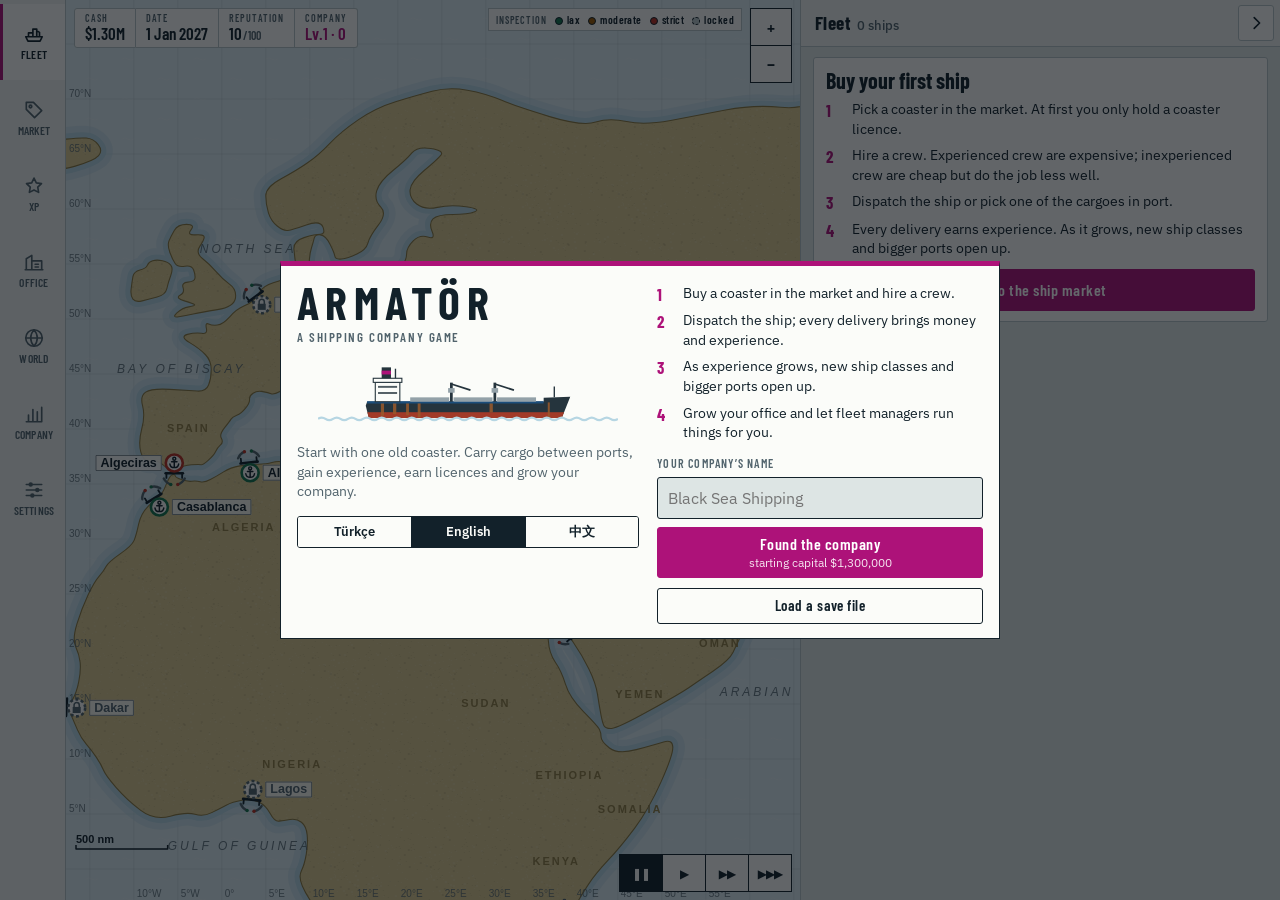
==== index.html @ 42fd9af1 "Add files via upload" ====
<!DOCTYPE html>
<html lang="tr">
<head>
<meta charset="utf-8">
<meta name="viewport" content="width=device-width,initial-scale=1,maximum-scale=1,user-scalable=no,viewport-fit=cover">
<meta name="screen-orientation" content="landscape">
<title>Armatör · Denizcilik Şirketi Oyunu</title>
<meta name="description" content="Eski bir kosterle başla, dünya limanları arasında yük taşı, tecrübe kazan ve denizcilik şirketini büyüt. A browser shipping-company game in Turkish, English and Chinese · 土耳其语、英语、中文航运公司经营游戏。">
<meta name="theme-color" content="#0a141d">
<meta property="og:title" content="Armatör · Denizcilik Şirketi Oyunu">
<meta property="og:description" content="Eski bir kosterle başla, limanlar arasında yük taşı, filonu büyüt. Start with an old coaster and grow a shipping company. Türkçe · English · 中文">
<meta property="og:type" content="website">
<link rel="manifest" href="manifest.webmanifest">
<link rel="icon" href="favicon.svg" type="image/svg+xml">
<link rel="icon" href="icon-192.png" type="image/png" sizes="192x192">
<link rel="apple-touch-icon" href="apple-touch-icon.png">
<meta name="mobile-web-app-capable" content="yes">
<meta name="apple-mobile-web-app-capable" content="yes">
<meta name="apple-mobile-web-app-title" content="Armatör">
<meta name="apple-mobile-web-app-status-bar-style" content="black-translucent">
<link rel="preconnect" href="https://fonts.googleapis.com">
<link rel="preconnect" href="https://fonts.gstatic.com" crossorigin>
<link href="https://fonts.googleapis.com/css2?family=Barlow+Condensed:wght@500;600;700&family=IBM+Plex+Sans:wght@400;500;600&display=swap" rel="stylesheet">
<style>
:root{
  /* Köprüüstü ekranı: ECDIS gündüz paleti. Düzen: gösterge şeridi, deniz haritası, altında defter paneli. */
  --bg:#dde5e4; --panel:#edf1ee; --card:#fbfcf9; --line:#b7c4c5; --ink:#12212a; --mute:#52646d;
  --sea:#dbeaef; --shal:#b6d6e3; --land:#dcc98f; --coast:#8c7a41; --grid:rgba(18,33,42,.07);
  --foam:#ffffff; --hull:#25343d; --deck:#93a1a8; --sup:#fbfcf9; --boot:#a23a28; --rust:#9a5a2c;
  --mag:#ad1279; --onmag:#ffffff; --ok:#15754c; --warn:#9c5700; --bad:#b83022;
  --dry:#1b4d7a; --tank:#a5401a;
  --disp:"Barlow Condensed","Arial Narrow","Roboto Condensed","PingFang SC","Hiragino Sans GB","Noto Sans SC","Microsoft YaHei",system-ui,sans-serif;
  --body:"IBM Plex Sans",system-ui,-apple-system,"Segoe UI",Roboto,"PingFang SC","Hiragino Sans GB","Noto Sans SC","Microsoft YaHei",sans-serif;
  color-scheme:light;
}
@media (prefers-color-scheme:dark){:root:not([data-theme="light"]){
  --bg:#050b11; --panel:#0a141d; --card:#0f1d29; --line:#21374a; --ink:#d7e1e7; --mute:#879cab;
  --sea:#06141d; --shal:#0e2c3c; --land:#3b3a21; --coast:#77713d; --grid:rgba(215,225,231,.05);
  --foam:#a9c4d2; --hull:#5d7385; --deck:#9db0bc; --sup:#d2dde3; --boot:#b5503f; --rust:#b0703c;
  --mag:#e45fbd; --onmag:#1c0617; --ok:#4fcba6; --warn:#f0b24a; --bad:#ff8072;
  --dry:#7fb9ea; --tank:#ff9c6e; color-scheme:dark;}}
:root[data-theme="dark"]{
  --bg:#050b11; --panel:#0a141d; --card:#0f1d29; --line:#21374a; --ink:#d7e1e7; --mute:#879cab;
  --sea:#06141d; --shal:#0e2c3c; --land:#3b3a21; --coast:#77713d; --grid:rgba(215,225,231,.05);
  --foam:#a9c4d2; --hull:#5d7385; --deck:#9db0bc; --sup:#d2dde3; --boot:#b5503f; --rust:#b0703c;
  --mag:#e45fbd; --onmag:#1c0617; --ok:#4fcba6; --warn:#f0b24a; --bad:#ff8072;
  --dry:#7fb9ea; --tank:#ff9c6e; color-scheme:dark;}
*{box-sizing:border-box;-webkit-tap-highlight-color:transparent}
html,body{height:100%;margin:0}
body{background:var(--bg);color:var(--ink);font:14px/1.45 var(--body);overflow:hidden;overscroll-behavior:none;-webkit-text-size-adjust:100%;-webkit-user-select:none;user-select:none}
input{-webkit-user-select:text;user-select:text}
button,input{font:inherit;color:inherit}
button{background:none;border:0;padding:0;margin:0;cursor:pointer;text-align:left}
h1,h2,h3,p,ul,ol,dl,dd{margin:0;padding:0}
ul,ol{list-style:none}
:focus-visible{outline:2px solid var(--mag);outline-offset:2px}
[hidden]{display:none!important}
.num,.pr,td,.kv b,.kpi b{font-variant-numeric:tabular-nums}
.pos{color:var(--ok)}.neg{color:var(--bad)}.wrn{color:var(--warn)}

/* ===== yerleşim: sol ray · harita · sağ panel ===== */
:root{--rw:66px;--sw:clamp(300px,44vw,480px)}
#app{position:fixed;top:0;left:0;width:100%;height:100%;display:grid;grid-template-columns:var(--rw) minmax(0,1fr) var(--sw);grid-template-rows:100%;grid-template-areas:"rail map side";background:var(--bg)}
html.pc #app{grid-template-columns:var(--rw) minmax(0,1fr) 0}
html.pc #side{visibility:hidden}
html.rot #app{width:var(--vh);height:var(--vw);transform-origin:0 0;transform:translateX(var(--vw)) rotate(90deg)}

#rail{grid-area:rail;display:flex;flex-direction:column;background:var(--panel);border-right:1px solid var(--line);padding:4px 0 4px env(safe-area-inset-left);min-height:0;z-index:3}
#rail button{position:relative;flex:1 1 0;min-height:38px;max-height:76px;display:flex;flex-direction:column;align-items:center;justify-content:center;gap:4px;padding:0 2px;font:600 11.5px/1 var(--disp);letter-spacing:.06em;text-transform:uppercase;color:var(--mute);border-left:3px solid transparent}
#rail button.on{color:var(--ink);border-left-color:var(--mag);background:var(--card)}
#rail button svg{width:22px;height:22px}
.rb2{position:absolute;top:5px;right:6px;min-width:17px;padding:2px 4px;background:var(--warn);color:var(--card);font:700 11px/1 var(--disp);border-radius:8px;text-align:center}
.rb2.mag{background:var(--mag);color:var(--onmag)}
@media (max-height:350px){#rail button span.lbl{display:none}#rail button{gap:0}}

#mapWrap{grid-area:map;position:relative;touch-action:none;overflow:hidden;background:var(--sea);min-width:0}
#map{position:absolute;inset:0;width:100%;height:100%;display:block;cursor:grab}
#hud{position:absolute;left:8px;top:8px;right:58px;display:flex;align-items:stretch;gap:0;pointer-events:none}
#hud>*{pointer-events:auto}
.kpi{flex:none;display:flex;flex-direction:column;justify-content:center;padding:4px 10px 4px;background:var(--card);border:1px solid var(--line);border-left-width:0;min-width:0}
.kpi:first-child{border-left-width:1px;border-radius:3px 0 0 3px}.kpi:last-child{border-radius:0 3px 3px 0}
.kpi small{display:block;font:600 10px/1.1 var(--disp);letter-spacing:.1em;text-transform:uppercase;color:var(--mute);white-space:nowrap}
.kpi b{display:block;font:600 17px/1.1 var(--disp);white-space:nowrap;overflow:hidden;text-overflow:ellipsis}
.kpi b i{font-style:normal;font-size:12px;color:var(--mute);margin-left:1px}
.kpi b.neg{color:var(--bad)}
.kpi.lv{text-align:left;cursor:pointer}.kpi.lv b{color:var(--mag)}
@container (max-width:470px){.kpi.rep{display:none}}
#mapWrap{container-type:inline-size}
@container (max-width:430px){.kpi.lv{display:none}}
@container (max-width:340px){.kpi b{font-size:15px}}
#toasts{position:absolute;left:8px;top:54px;right:58px;display:flex;flex-direction:column;align-items:flex-start;gap:4px;pointer-events:none;z-index:2}
.toast{pointer-events:auto;max-width:min(100%,420px);display:-webkit-box;-webkit-line-clamp:2;-webkit-box-orient:vertical;overflow:hidden;background:var(--ink);color:var(--bg);padding:6px 10px;font-size:13px;line-height:1.3;border-left:4px solid var(--mute);text-align:left}
.toast.ok{border-left-color:var(--ok)}.toast.warn{border-left-color:var(--warn)}.toast.bad{border-left-color:var(--bad)}
#zoom{position:absolute;right:8px;top:8px;display:grid}
#zoom button,#speed button{width:42px;height:38px;display:grid;place-items:center;background:var(--card);border:1px solid var(--ink);font:600 18px/1 var(--disp)}
#zoom button+button{margin-top:-1px}
#speed{position:absolute;right:8px;bottom:8px;display:flex}
#speed button{width:44px;font-size:12px;letter-spacing:-1px}
#speed button+button{margin-left:-1px}
#speed button.on{background:var(--ink);color:var(--card)}
#idlePill{position:absolute;left:8px;bottom:8px;display:flex;align-items:center;gap:6px;height:38px;max-width:calc(100% - 200px);padding:0 12px 0 9px;background:var(--mag);color:var(--onmag);border:1px solid var(--mag);border-radius:3px;font:600 15px/1 var(--disp);letter-spacing:.03em}
#idlePill.dim{background:var(--card);color:var(--ink);border-color:var(--ink)}
#idlePill svg{flex:none}#idleTxt{white-space:nowrap;overflow:hidden;text-overflow:ellipsis;min-width:0}
#pTog{position:absolute;right:8px;top:50%;transform:translateY(-50%);width:30px;height:64px;display:none;place-items:center;background:var(--card);border:1px solid var(--ink);border-radius:3px 0 0 3px;margin-right:-8px}
html.pc #pTog{display:grid}
#legend{position:absolute;right:58px;top:8px;display:flex;gap:8px;align-items:center;font:600 11px/1 var(--disp);letter-spacing:.04em;background:var(--card);border:1px solid var(--line);padding:5px 7px;pointer-events:none}
@container (max-width:620px){#legend{display:none}}
.lg{color:var(--mute);text-transform:uppercase;letter-spacing:.09em;font-size:10px}
.dot{display:inline-block;width:8px;height:8px;border-radius:50%;border:1px solid var(--ink);margin-right:4px;vertical-align:-1px}
.dot.sa{background:var(--ok)}.dot.sb{background:var(--warn)}.dot.sc{background:var(--bad)}.dot.sx{background:var(--line);border-style:dashed}

#side{grid-area:side;position:relative;display:grid;grid-template-rows:auto minmax(0,1fr);min-width:0;min-height:0;background:var(--bg);border-left:1px solid var(--line);padding-right:env(safe-area-inset-right);z-index:2}
#ph,#sheetBar{display:flex;align-items:center;gap:8px;min-height:46px;padding:5px 6px 5px 14px;background:var(--panel);border-bottom:1px solid var(--line)}
#phT,#sheetTitle{flex:1;min-width:0;font:700 19px/1.1 var(--disp);letter-spacing:.02em;white-space:nowrap;overflow:hidden;text-overflow:ellipsis}
#phT small{font:500 13px var(--body);color:var(--mute);letter-spacing:0;margin-left:6px}
#phA{display:flex;gap:6px}
.ib{flex:none;width:36px;height:36px;display:grid;place-items:center;border:1px solid var(--line);border-radius:3px;background:var(--card);color:var(--ink)}
#panel,#sheetBody{overflow-y:auto;-webkit-overflow-scrolling:touch;overscroll-behavior:contain;padding:10px 12px 24px;display:flex;flex-direction:column;gap:9px;min-height:0}
#sheet{position:absolute;inset:0;background:var(--bg);display:grid;grid-template-rows:auto minmax(0,1fr);z-index:5;padding-right:env(safe-area-inset-right)}
#sheetBar{padding-left:6px}
#sheetBar .btn{min-height:36px}

/* dikey yedek düzen */
html.port #app{grid-template-columns:100%;grid-template-rows:minmax(150px,36%) minmax(0,1fr) auto;grid-template-areas:"map" "side" "rail"}
html.port #rail{flex-direction:row;border-right:0;border-top:1px solid var(--line);padding:0 env(safe-area-inset-right) env(safe-area-inset-bottom) env(safe-area-inset-left)}
html.port #rail button{border-left:0;border-top:3px solid transparent;max-height:none;padding:6px 0 7px;font-size:11px}
html.port #rail button.on{border-top-color:var(--mag)}
html.port #side{border-left:0;border-top:1px solid var(--line)}
html.port .pcb,html.port #pTog{display:none!important}
html.port.pc #side{visibility:visible}

/* ===== ortak parçalar ===== */
.btn{display:flex;flex-direction:column;align-items:center;justify-content:center;min-height:42px;padding:7px 12px;border:1px solid var(--ink);border-radius:3px;background:var(--card);font:600 16px/1.15 var(--disp);letter-spacing:.03em;text-align:center}
.btn.pri{background:var(--mag);border-color:var(--mag);color:var(--onmag)}
.btn.sm{min-height:36px;padding:5px 10px;font-size:15px}
.btn.xs{min-height:32px;padding:4px 9px;font-size:14px}
.btn small{display:block;margin-top:2px;font:400 12px/1.25 var(--body);letter-spacing:0;opacity:.88}
.btn:active{transform:translateY(1px)}
.btn[disabled]{opacity:.45;cursor:default}
.btns{display:grid;grid-template-columns:repeat(auto-fit,minmax(118px,1fr));gap:7px}
.card{display:flex;flex-direction:column;gap:6px;width:100%;background:var(--card);border:1px solid var(--line);border-radius:3px;padding:10px 12px}
button.card:active{border-color:var(--ink)}
.card.ship{border-left:5px solid var(--dry)}.card.ship.tank{border-left-color:var(--tank)}
.row{display:flex;justify-content:space-between;align-items:baseline;gap:10px}
.nm{font:700 18px/1.15 var(--disp);letter-spacing:.01em}.nm.big{font-size:22px}
.pr{font:700 18px/1.15 var(--disp);white-space:nowrap}.pr.no{color:var(--mute)}
.sub{font-size:13px;color:var(--mute)}
.st{font-weight:500}
.note{font-size:13px;color:var(--mute);max-width:65ch}
.h{font:600 12px/1.2 var(--disp);letter-spacing:.11em;text-transform:uppercase;color:var(--mute);padding-bottom:4px;border-bottom:1px solid var(--line)}
.gs{display:grid;gap:3px;margin-top:2px}
.g{display:grid;grid-template-columns:70px minmax(0,1fr) 92px;gap:8px;align-items:center;font-size:12px}
.g label{font:600 12px/1 var(--disp);letter-spacing:.06em;text-transform:uppercase;color:var(--mute)}
.g i{display:block;height:6px;background:var(--line)}
.g i b{display:block;height:100%;background:var(--ink)}.g i b.low{background:var(--bad)}
.g span{text-align:right;font-variant-numeric:tabular-nums;white-space:nowrap}
.chips{display:flex;flex-wrap:wrap;gap:5px;margin-top:2px}
.chip{font:600 12px/1 var(--disp);letter-spacing:.07em;text-transform:uppercase;padding:3px 6px;border:1px solid currentColor;border-radius:2px}
.chip.warn{color:var(--warn)}.chip.bad{color:var(--bad)}.chip.ok{color:var(--ok)}.chip.mag{color:var(--mag)}
.kv{display:flex;justify-content:space-between;gap:12px;padding:3px 0;border-bottom:1px dotted var(--line)}
.kv:last-child{border-bottom:0}.kv span{color:var(--mute)}.kv b{font-weight:500;text-align:right}
.kv.tot{border-top:1px solid var(--ink);border-bottom:0;margin-top:2px;padding-top:5px}.kv.tot span{color:var(--ink);font-weight:600}.kv.tot b{font-weight:600}
.kv.pos b{color:var(--ok)}.kv.neg b{color:var(--bad)}.kv.wrn b{color:var(--warn)}
.crew{display:grid;grid-template-columns:minmax(0,1fr) auto auto;gap:4px 10px;align-items:center;padding:6px 0;border-bottom:1px dotted var(--line)}
.cr1{display:flex;flex-direction:column;min-width:0}.cr1 b{font:600 16px/1.15 var(--disp)}.cr1 span{font-size:13px;color:var(--mute);overflow:hidden;text-overflow:ellipsis;white-space:nowrap}
.cr2{display:flex;flex-direction:column;align-items:flex-end;font-size:12px}
.stars{letter-spacing:1px;color:var(--mag);font-size:13px}
.ck{display:grid;gap:4px;font-size:13px}
.steps{display:grid;gap:7px;counter-reset:s;margin:2px 0 4px}
.steps li{counter-increment:s;display:grid;grid-template-columns:20px 1fr;gap:6px;font-size:13.5px}
.steps li::before{content:counter(s);font:700 17px/1.2 var(--disp);color:var(--mag)}
.empty h2{font:700 22px/1.1 var(--disp)}
.tbl{display:flex;flex-direction:column}
.prow{display:grid;grid-template-columns:minmax(0,1fr) auto auto;gap:10px;align-items:center;width:100%;padding:7px 2px;border-bottom:1px dotted var(--line)}
.prow:last-child{border-bottom:0}
.prow.off{opacity:.55}
.pn{font-weight:500;min-width:0}.pn small{display:block;font-weight:400;font-size:12px;color:var(--mute)}
.pm{font-size:13px;color:var(--mute);text-align:right}
table.fin{width:100%;border-collapse:collapse;font-size:13px}
.fin th{text-align:left;font-weight:400;color:var(--mute);padding:3px 0}.fin thead th{font:600 11px var(--disp);letter-spacing:.08em;text-transform:uppercase;text-align:right}
.fin td{text-align:right;padding:3px 0 3px 8px;white-space:nowrap}
.fin tr.tot th,.fin tr.tot td{border-top:1px solid var(--ink);font-weight:600;color:var(--ink)}.fin tr.tot td.neg{color:var(--bad)}.fin tr.tot td.pos{color:var(--ok)}
.log{display:grid;gap:5px;font-size:13px}.log time{display:inline-block;min-width:86px;color:var(--mute);font-variant-numeric:tabular-nums}
.help{gap:8px}.help p{max-width:65ch}
.fig{display:block;width:100%;max-width:210px;height:auto;min-width:0}
.fig.big{max-width:300px;align-self:center}
.mgs{display:grid;grid-template-columns:1fr 1fr;gap:4px 14px;margin-top:2px}
.mg{display:grid;grid-template-columns:58px minmax(0,1fr);gap:6px;align-items:center}
.mg label{font:600 11px/1 var(--disp);letter-spacing:.06em;text-transform:uppercase;color:var(--mute)}
.mg i{display:block;height:5px;background:var(--line)}.mg i b{display:block;height:100%;background:var(--ink)}.mg i b.low{background:var(--bad)}
.vp{display:grid;grid-template-columns:auto minmax(0,1fr) auto;gap:8px;align-items:center;font:600 12px/1 var(--disp);letter-spacing:.04em;color:var(--mute)}
.vp i{display:block;height:4px;background:var(--line);position:relative}.vp i b{display:block;height:100%;background:var(--mag);position:relative}
.vp i b::after{content:"";position:absolute;right:-4px;top:-3px;width:10px;height:10px;border-radius:50%;background:var(--mag);border:2px solid var(--card)}
.segs{display:grid;grid-auto-flow:column;grid-auto-columns:1fr;border:1px solid var(--ink);border-radius:3px;overflow:hidden;flex:none}
.segs button{position:relative;padding:8px 2px;text-align:center;white-space:nowrap;overflow:hidden;font:600 14px/1.1 var(--disp);letter-spacing:.03em;background:var(--card);border-left:1px solid var(--ink)}
.segs button:first-child{border-left:0}.segs button.on{background:var(--ink);color:var(--card)}
.bdg{display:inline-block;font-style:normal;margin-left:4px;min-width:15px;padding:1px 3px;background:var(--bad);color:var(--card);border-radius:2px;font-size:12px}
.lock{display:inline-flex;align-items:center;gap:4px;font-size:12px;color:var(--bad)}
.lock svg{flex:none}

/* filo */
.fsec{display:flex;flex-direction:column;border:1px solid var(--line);border-radius:3px;background:var(--card);flex:none}
.fhead{display:grid;grid-template-columns:minmax(0,1fr) auto auto;gap:1px 10px;padding:8px 10px 8px 12px;background:var(--panel);border-bottom:1px solid var(--line);align-items:center}
.fhead b{font:700 17px/1.15 var(--disp)}.fhead span{grid-column:1;font-size:12.5px;color:var(--mute)}.fhead em{font-style:normal}
.fhead .lvt{grid-row:1/3;grid-column:2;font:700 13px/1 var(--disp);letter-spacing:.06em;color:var(--mag);text-transform:uppercase}
.fhead i{grid-row:1/3;grid-column:3;font:700 22px/1 var(--disp);font-style:normal;width:20px;text-align:center}
.fmgr{display:grid;grid-template-columns:auto minmax(0,1fr) auto;gap:10px;align-items:center;padding:6px 12px;border-bottom:1px solid var(--line)}
.fmgr.none{grid-template-columns:minmax(0,1fr) auto}
.fmgr b{display:block;font:600 15px/1.15 var(--disp)}.fmgr small{display:block;font-size:12px;color:var(--mute)}.fmgr i{font-style:normal;font-size:20px;color:var(--mute)}
.av{border-radius:50%;flex:none;border:1px solid var(--line);display:block}
.srow{display:flex;align-items:center;gap:6px;padding-right:8px;border-bottom:1px dotted var(--line);border-left:4px solid var(--dry)}
.srow.tank{border-left-color:var(--tank)}.srow:last-child{border-bottom:0}
.srow.need{box-shadow:inset 0 0 0 999px rgba(200,120,0,.09)}
.srow.sel{box-shadow:inset 3px 0 0 var(--mag)}
.srm{flex:1;min-width:0;display:grid;grid-template-columns:92px minmax(0,1fr) auto;gap:8px;align-items:center;padding:6px 0 6px 6px}
.srm .fig{width:92px;max-width:92px}
.sn{min-width:0;display:flex;flex-direction:column}.sn b{font:600 15.5px/1.15 var(--disp);white-space:nowrap;overflow:hidden;text-overflow:ellipsis}
.sn small{font-size:12px;color:var(--mute);white-space:nowrap;overflow:hidden;text-overflow:ellipsis}
.sc{font:600 13px/1 var(--disp);color:var(--mute);font-variant-numeric:tabular-nums}.sc.neg{color:var(--bad)}
.qk{flex:none}
.sum{display:flex;flex-wrap:wrap;gap:4px 14px;font:500 13.5px/1.2 var(--disp);letter-spacing:.04em;color:var(--mute);text-transform:uppercase}
.sum b{color:var(--ink);font-weight:700;font-size:16px}.sum .wrn,.sum .wrn b{color:var(--warn)}

/* pazar */
.mrow{display:grid;grid-template-columns:100px minmax(0,1fr) auto;gap:10px;align-items:center;width:100%;padding:7px 10px 7px 8px;background:var(--card);border:1px solid var(--line);border-left:4px solid var(--dry);border-radius:3px}
.mrow.tank{border-left-color:var(--tank)}.mrow .fig{width:100px}
.mrow.lk{background:transparent}.mrow.lk .fig{opacity:.55}
.mi{min-width:0;display:flex;flex-direction:column;gap:1px}.mi b{font:600 16px/1.15 var(--disp);white-space:nowrap;overflow:hidden;text-overflow:ellipsis}
.mi small{font-size:12px;color:var(--mute)}
.mp{text-align:right;display:flex;flex-direction:column;align-items:flex-end;gap:2px}.mp b{font:700 17px/1 var(--disp)}
.cap{display:flex;flex-wrap:wrap;justify-content:space-between;align-items:center;gap:2px 10px;padding:8px 12px;border:1px solid var(--line);border-radius:3px;background:var(--panel);font-size:13px}
.cap b{font:700 16px var(--disp)}

/* tecrübe */
.xpc{display:grid;grid-template-columns:minmax(0,1fr) auto;gap:4px 10px;align-items:center}
.xpc b{font:700 17px/1.1 var(--disp)}.xpc .lv{font:700 22px/1 var(--disp);color:var(--mag);grid-row:1/3;grid-column:2;text-align:right}
.xpc .lv small{display:block;font:600 10px var(--disp);letter-spacing:.1em;color:var(--mute);text-transform:uppercase}
.bar{display:block;height:7px;background:var(--line);border-radius:1px;overflow:hidden}.bar b{display:block;height:100%;background:var(--mag)}
.bar.ink b{background:var(--ink)}
.xpn{display:flex;justify-content:space-between;font-size:12px;color:var(--mute);font-variant-numeric:tabular-nums}
.tiers{display:grid;gap:6px}
.tier{display:grid;grid-template-columns:54px minmax(0,1fr);gap:8px;align-items:baseline;font-size:13px}
.tier b{font:700 13px var(--disp);letter-spacing:.06em;text-transform:uppercase}.tier.off{color:var(--mute)}
.lic{display:grid;grid-template-columns:minmax(0,1fr) auto;gap:8px;align-items:center;padding:6px 0;border-bottom:1px dotted var(--line);font-size:13.5px}
.lic:last-child{border-bottom:0}.lic small{display:block;color:var(--mute);font-size:12px}

/* gemi: yük, geliştirme */
.acts{display:grid;grid-template-columns:1.2fr 1fr 1fr;gap:7px}
.orow{display:grid;grid-template-columns:minmax(0,1fr) auto auto;gap:8px;align-items:center;padding:7px 8px 7px 10px;background:var(--card);border:1px solid var(--line);border-left:4px solid var(--mag);border-radius:3px}
.orow.late{border-left-color:var(--warn)}
.ob{min-width:0;display:flex;flex-direction:column}.ob b{font:600 16px/1.15 var(--disp);white-space:nowrap;overflow:hidden;text-overflow:ellipsis}.ob small{font-size:12px;line-height:1.3;color:var(--mute)}
.op{display:flex;flex-direction:column;align-items:flex-end;font-variant-numeric:tabular-nums}.op b{font:700 16px/1.1 var(--disp)}.op small{font-size:12px}
.urow{display:grid;grid-template-columns:minmax(0,1fr) auto;gap:4px 10px;align-items:center;padding:8px 0;border-bottom:1px dotted var(--line)}
.urow:last-child{border-bottom:0}.urow b{font:600 15.5px/1.15 var(--disp)}.urow p{grid-column:1;font-size:12.5px;color:var(--mute)}
.urow .btn{grid-row:1/3;grid-column:2;min-width:96px}
.urow .done{grid-row:1/3;grid-column:2;font:600 13px var(--disp);letter-spacing:.06em;text-transform:uppercase;color:var(--ok)}
.urow.lk b{color:var(--mute)}
.sws{display:flex;flex-wrap:wrap;gap:6px}
.sw{display:flex;flex-direction:column;align-items:center;gap:3px;width:62px;padding:5px 2px;border:1px solid var(--line);border-radius:3px;font-size:11.5px;background:var(--card)}
.sw i{display:block;width:40px;height:16px;border-radius:2px;border:1px solid var(--ink)}
.sw.on{border-color:var(--mag);box-shadow:0 0 0 1px var(--mag)}
.rn{display:flex;gap:6px}.rn input{flex:1;min-width:0;height:38px;padding:0 10px;background:var(--bg);border:1px solid var(--ink);border-radius:3px;font-size:16px}

/* ofis, dünya */
.cand{display:grid;grid-template-columns:auto minmax(0,1fr) auto;gap:10px;align-items:center;padding:8px 0;border-bottom:1px dotted var(--line)}
.cand:last-of-type{border-bottom:0}.cand .cr1 span{white-space:normal}.cv{font-style:italic}
.prow.emp{grid-template-columns:auto minmax(0,1fr) auto}
.avx{display:grid;place-items:center;width:34px;height:34px;border:1px dashed var(--mute);border-radius:50%;color:var(--mute);font:600 18px/1 var(--disp)}
.rb{display:grid;grid-template-columns:84px;gap:3px;text-align:right}.rb i{display:block;height:6px;background:var(--line)}
.rb b{display:block;height:100%;background:var(--ok)}.rb b.m{background:var(--warn)}.rb b.l{background:var(--bad)}.rb small{font-size:12px;color:var(--mute);white-space:nowrap}
.hqs{display:grid;grid-template-columns:repeat(auto-fit,minmax(200px,1fr));gap:6px}
.hqs svg{display:block;width:100%;height:auto;border:1px solid var(--line)}
.who{display:flex;align-items:center;gap:10px}.who b{display:block;font:700 17px/1.1 var(--disp)}.who small{color:var(--mute);font-size:12.5px}
.chk{display:flex;align-items:center;gap:8px;font-size:13px;color:var(--mute);padding:4px 0;text-align:left}
.chk i{display:grid;place-items:center;width:20px;height:20px;border:1px solid var(--ink);border-radius:2px;font-style:normal;color:var(--ink);font-weight:700;flex:none}

/* ===== pencereler ===== */
#modal,#intro{position:absolute;inset:0;z-index:20;display:flex;padding:10px;background:rgba(5,11,17,.62);overflow-y:auto}
#modal>*,#intro>*{margin:auto}
#intro{z-index:30}
.dlg{width:100%;max-width:400px;background:var(--card);border:1px solid var(--ink);border-top:5px solid var(--mag);padding:14px 16px;display:flex;flex-direction:column;gap:10px}
.dlg h2{font:700 21px/1.15 var(--disp);text-wrap:balance}
.dlg.warnd{border-top-color:var(--warn)}.dlg.pold{border-top-color:var(--ink)}.dlg.lvd{border-top-color:var(--ok)}
.opts{display:grid;gap:7px}
.dl,.dr{display:flex;flex-direction:column;gap:10px;min-width:0}
@media (min-width:600px){
 .dlg.two{max-width:720px;display:grid;grid-template-columns:minmax(0,1.05fr) minmax(0,1fr);gap:18px;align-items:start}
 .dlg.two .dr{padding-top:2px}}
html.rot .dlg.two{max-width:720px;display:grid;grid-template-columns:minmax(0,1.05fr) minmax(0,1fr);gap:18px;align-items:start}
.logo{font:700 46px/.95 var(--disp);letter-spacing:.14em;text-transform:uppercase}
.tag{color:var(--mute);font-size:13.5px}
#fNew{display:grid;gap:8px}
#fNew label{font:600 12px/1 var(--disp);letter-spacing:.1em;text-transform:uppercase;color:var(--mute)}
#fNew input{height:42px;padding:0 10px;background:var(--bg);border:1px solid var(--ink);border-radius:3px;font-size:16px}

#rot{position:fixed;inset:0;z-index:50;display:grid;place-items:center;padding:24px;background:var(--bg);text-align:center}
#rot>div{max-width:360px;display:flex;flex-direction:column;align-items:center;gap:16px}
#rot h2{font:700 26px/1.1 var(--disp)}
#rot p{color:var(--mute);font-size:14px}
#rot .btn{width:100%}
@media (prefers-reduced-motion:reduce){.btn:active{transform:none}}
html.rot .scr{touch-action:none}

.shd{display:grid;grid-template-columns:minmax(0,46%) minmax(0,1fr);gap:6px 12px;align-items:center}
.shd .fig.big{max-width:none;align-self:center}
.shd .vp,.shd .shc{grid-column:1/-1}
.shi{display:flex;flex-direction:column;gap:3px;min-width:0}
#side{container-type:inline-size}
@container (max-width:330px){
 .shd{grid-template-columns:1fr}.shd .fig.big{max-width:220px;justify-self:center}
 .mrow{grid-template-columns:minmax(0,1fr) auto}.mrow .fig{display:none}
 .srm{grid-template-columns:minmax(0,1fr) auto}.srm .fig{display:none}
 .acts .btn{padding:6px 4px}
 .orow{grid-template-columns:minmax(0,1fr) auto;row-gap:4px}.orow .btn{grid-column:1/-1}
}
.sline{display:flex;flex-wrap:wrap;align-items:center;gap:4px 10px;padding:7px 10px;border:1px solid var(--line);border-left:4px solid var(--dry);border-radius:3px;background:var(--card);font-size:13.5px}.sline.tank{border-left-color:var(--tank)}.sline .chips{margin:0}

.fig.crop{background:var(--card)}
#zoom .otg{margin-top:6px;font-size:0}
.oc{display:grid;grid-template-columns:1fr 1fr;gap:10px;width:100%}
.oo{display:flex;flex-direction:column;align-items:center;justify-content:flex-start;gap:8px;padding:16px 10px 14px;border:1px solid var(--ink);border-radius:4px;background:var(--card);text-align:center;color:var(--ink)}
.oo svg{height:92px;width:auto}
.oo b{font:700 22px/1 var(--disp)}.oo small{font-size:12.5px;color:var(--mute);line-height:1.35}
.oo:active{border-color:var(--mag);box-shadow:0 0 0 1px var(--mag)}
/* dikey düzen: gemi resimleri büyük */
html.port .srm{grid-template-columns:128px minmax(0,1fr) auto}html.port .srm .fig{width:128px;max-width:128px}
html.port .mrow{grid-template-columns:136px minmax(0,1fr) auto}html.port .mrow .fig{width:136px}
html.port .shd{grid-template-columns:1fr}html.port .shd .fig.big{max-width:340px;justify-self:center}
html.port #zoom button{width:38px;height:34px}
#zoom .otg{display:none}html.rot #zoom .otg,html.port #zoom .otg{display:grid}
/* dil seçimi */
#legend b{font-weight:inherit}
.langs{margin:4px 0 8px}.langs button{font-family:var(--body);font-size:13px;font-weight:600;letter-spacing:0}
#rot .langs{width:100%}
.tag.sub2{margin-top:-4px;font:600 13px/1.1 var(--disp);letter-spacing:.12em;text-transform:uppercase}
:lang(zh) .logo{letter-spacing:.08em}
:lang(zh) .lg,:lang(zh) .tag.sub2{letter-spacing:.04em}
:lang(en) #rail button{letter-spacing:.02em}
/* ===== çentik / Dynamic Island / ana ekran çubuğu güvenli alanları =====
   Ana ekrana eklenen iOS uygulamasında içerik durum çubuğunun altına uzanır.
   --st/--sr/--sb/--sl düzenin üst/sağ/alt/sol kenarındaki güvenli boşluktur;
   döndürülmüş (html.rot) düzende fiziksel kenarlara göre yeniden eşlenir. */
:root{--st:env(safe-area-inset-top,0px);--sr:env(safe-area-inset-right,0px);--sb:env(safe-area-inset-bottom,0px);--sl:env(safe-area-inset-left,0px);--mt:var(--st);--mr:0px;--mb:var(--sb)}
html.rot{--st:env(safe-area-inset-right,0px);--sr:env(safe-area-inset-bottom,0px);--sb:env(safe-area-inset-left,0px);--sl:env(safe-area-inset-top,0px);--mt:var(--st);--mb:var(--sb)}
html.pc:not(.port){--mr:var(--sr)}
html.port{--mb:0px}
#app{grid-template-columns:calc(var(--rw) + var(--sl)) minmax(0,1fr) calc(var(--sw) + var(--sr))}
html.pc #app{grid-template-columns:calc(var(--rw) + var(--sl)) minmax(0,1fr) 0}
#rail{padding:calc(4px + var(--st)) 0 calc(4px + var(--sb)) var(--sl)}
#side,#sheet{padding-top:var(--st);padding-right:var(--sr)}
#panel,#sheetBody{padding-bottom:calc(24px + var(--sb))}
#hud{top:calc(8px + var(--mt));right:calc(58px + var(--mr))}
#toasts{top:calc(54px + var(--mt));right:calc(58px + var(--mr))}
#zoom{top:calc(8px + var(--mt));right:calc(8px + var(--mr))}
#legend{top:calc(8px + var(--mt));right:calc(58px + var(--mr))}
#speed{bottom:calc(8px + var(--mb));right:calc(8px + var(--mr))}
#idlePill{bottom:calc(8px + var(--mb))}
#pTog{right:calc(8px + var(--mr))}
#modal,#intro{padding:calc(10px + var(--st)) calc(10px + var(--sr)) calc(10px + var(--sb)) calc(10px + var(--sl))}
#rot{padding:max(24px,env(safe-area-inset-top)) max(24px,env(safe-area-inset-right)) max(24px,env(safe-area-inset-bottom)) max(24px,env(safe-area-inset-left))}
html.port #app{grid-template-columns:100%}
html.port #rail{padding:0 var(--sr) var(--sb) var(--sl)}
html.port #side,html.port #sheet{padding-top:0}
html.port #panel,html.port #sheetBody{padding-bottom:24px}
/* iOS ana ekran uygulaması: tam ekran yüksekliği */
html.pwa,html.pwa body{height:var(--vh,100%)}
html.pwa #app{height:var(--vh,100%)}
html.pwa.rot #app{height:var(--vw)}
/* derinlik: personel, rakipler */
.cr1 span.cm{font-size:12px;white-space:normal}
.prow.rv .pn{display:block}.prow.rv .rk{display:inline-block;min-width:20px;font:700 15px/1 var(--disp);font-style:normal;color:var(--mute)}.prow.rv .dot{margin-right:6px}
.prow.rv.me{background:var(--card);box-shadow:inset 3px 0 0 var(--mag)}.prow.rv.me .pn{font-weight:600}
/* ayarlar */
.btn.tgl{flex-direction:column;align-items:flex-start;text-align:left;padding:7px 12px}.btn.tgl>span{display:flex;align-items:center;gap:10px}
.sw{position:relative;flex:none;width:34px;height:20px;border-radius:10px;background:var(--line);transition:background .15s}.sw::after{content:"";position:absolute;left:2px;top:2px;width:16px;height:16px;border-radius:50%;background:var(--card);box-shadow:0 1px 2px rgba(0,0,0,.3);transition:left .15s}
.sw.on{background:var(--mag)}.sw.on::after{left:16px}
.btn.tgl small{padding-left:44px}
/* açık temada iOS ana ekran uygulamasının beyaz durum çubuğu yazısı okunsun */
html.pwa.lt body::before{content:"";position:fixed;left:0;right:0;top:0;height:env(safe-area-inset-top,0px);background:rgba(10,20,29,.55);z-index:70;pointer-events:none}

</style>
</head>
<body>
<div id="app">
  <nav id="rail" aria-label="Bölümler" data-ia="rail"><button type="button" data-a="tab" data-t="fleet"><svg viewBox="0 0 20 20" width="22" height="22" aria-hidden="true"><g fill="none" stroke="currentColor" stroke-width="1.5" stroke-linejoin="round" stroke-linecap="round"><path d="M2.5 12.5h15l-2 4h-11zM5 12.5V9h4v3.5M9 9V5.5h3.5V9M12.5 12.5V7l2.5 1.5v4"/></g></svg><span class="lbl" data-i="fleet">Filo</span><i class="rb2" id="bdFleet" hidden></i></button><button type="button" data-a="tab" data-t="market"><svg viewBox="0 0 20 20" width="22" height="22" aria-hidden="true"><g fill="none" stroke="currentColor" stroke-width="1.5" stroke-linejoin="round" stroke-linecap="round"><path d="M3 3h6.5l7.5 7.5-6.5 6.5L3 9.5z"/><circle cx="6.8" cy="6.8" r="1.2"/></g></svg><span class="lbl" data-i="market">Pazar</span></button><button type="button" data-a="tab" data-t="xp"><svg viewBox="0 0 20 20" width="22" height="22" aria-hidden="true"><g fill="none" stroke="currentColor" stroke-width="1.5" stroke-linejoin="round" stroke-linecap="round"><path d="M10 2.8l2.1 4.3 4.7.7-3.4 3.3.8 4.7L10 13.6l-4.2 2.2.8-4.7-3.4-3.3 4.7-.7z"/></g></svg><span class="lbl" data-i="xp">Tecrübe</span><i class="rb2 mag" id="bdXp" hidden></i></button><button type="button" data-a="tab" data-t="office"><svg viewBox="0 0 20 20" width="22" height="22" aria-hidden="true"><g fill="none" stroke="currentColor" stroke-width="1.5" stroke-linejoin="round" stroke-linecap="round"><path d="M3 17V7l5-3v13M8 17V9h9v8M2 17h16M11 12h3M11 14.5h3"/></g></svg><span class="lbl" data-i="office">Ofis</span></button><button type="button" data-a="tab" data-t="world"><svg viewBox="0 0 20 20" width="22" height="22" aria-hidden="true"><g fill="none" stroke="currentColor" stroke-width="1.5" stroke-linejoin="round" stroke-linecap="round"><circle cx="10" cy="10" r="7.5"/><path d="M2.5 10h15M10 2.5c-4 4.5-4 10.5 0 15M10 2.5c4 4.5 4 10.5 0 15"/></g></svg><span class="lbl" data-i="world">Dünya</span></button><button type="button" data-a="tab" data-t="co"><svg viewBox="0 0 20 20" width="22" height="22" aria-hidden="true"><g fill="none" stroke="currentColor" stroke-width="1.5" stroke-linejoin="round" stroke-linecap="round"><path d="M3 17h14M5 17v-6M9 17V6M13 17v-9M17 17V4"/></g></svg><span class="lbl" data-i="co">Şirket</span></button><button type="button" data-a="tab" data-t="set"><svg viewBox="0 0 20 20" width="22" height="22" aria-hidden="true"><g fill="none" stroke="currentColor" stroke-width="1.5" stroke-linecap="round"><path d="M3 5h14M3 10h14M3 15h14"/></g><g fill="currentColor"><circle cx="7" cy="5" r="2"/><circle cx="13" cy="10" r="2"/><circle cx="8.5" cy="15" r="2"/></g></svg><span class="lbl" data-i="set">Ayarlar</span></button></nav>
  <section id="mapWrap" aria-label="Dünya haritası" data-ia="map">
    <canvas id="map"></canvas>
    <header id="hud">
      <div class="kpi"><small data-i="cash">Nakit</small><b id="kCash">$0</b></div>
      <div class="kpi"><small data-i="date">Tarih</small><b id="kDate">1 Oca 2027</b></div>
      <div class="kpi rep"><small data-i="rep">İtibar</small><b><span id="kRep">10</span><i>/100</i></b></div>
      <button type="button" class="kpi lv" data-a="tab" data-t="xp"><small data-i="lv">Şirket</small><b id="kLv">Sv.1</b></button>
    </header>
    <div id="legend"><span class="lg" data-i="insp">Denetim</span><span><i class="dot sa"></i><b data-i="lax">gevşek</b></span><span><i class="dot sb"></i><b data-i="mid">orta</b></span><span><i class="dot sc"></i><b data-i="strict">sıkı</b></span><span><i class="dot sx"></i><b data-i="locked">kilitli</b></span></div>
    <div id="toasts" aria-live="polite"></div>
    <div id="zoom"><button type="button" data-a="zin" aria-label="Yakınlaştır" data-ia="zin">+</button><button type="button" data-a="zout" aria-label="Uzaklaştır" data-ia="zout">−</button><button type="button" class="otg" data-a="oriTog" aria-label="Dikey ya da yatay düzene geç" data-ia="otg"><svg viewBox="0 0 20 20" width="20" height="20" aria-hidden="true"><g fill="none" stroke="currentColor" stroke-width="1.5" stroke-linecap="round" stroke-linejoin="round"><rect x="3" y="7.5" width="9.5" height="6" rx="1.2"/><rect x="11" y="2.5" width="5.5" height="9" rx="1.2"/><path d="M5 4.5a4 4 0 0 1 4-2M8 1.2 9.2 2.6 7.6 3.6M15.5 15.5a4 4 0 0 1-4 2.2M12.6 18.9l-1.2-1.3 1.6-1"/></g></svg></button></div>
    <button type="button" id="idlePill" data-a="nextIdle" hidden><svg viewBox="0 0 20 20" width="16" height="16" aria-hidden="true"><g fill="none" stroke="currentColor" stroke-width="1.8" stroke-linecap="round"><circle cx="10" cy="3.6" r="1.8"/><path d="M10 5.4v11.2M6 8h8M3.2 11.5c.5 3.4 3 5.1 6.8 5.1s6.3-1.7 6.8-5.1"/></g></svg><span id="idleTxt"></span></button>
    <div id="speed" role="group" aria-label="Oyun hızı" data-ia="speed"><button type="button" data-a="speed" data-v="0" aria-label="Duraklat" data-ia="s0">❚❚</button><button type="button" data-a="speed" data-v="1" aria-label="Normal hız" data-ia="s1">▶</button><button type="button" data-a="speed" data-v="2" aria-label="Hızlı" data-ia="s2">▶▶</button><button type="button" data-a="speed" data-v="3" aria-label="Çok hızlı" data-ia="s3">▶▶▶</button></div>
    <button type="button" id="pTog" data-a="ptog" aria-label="Paneli aç" data-ia="ptog"><svg viewBox="0 0 20 20" width="18" height="18" aria-hidden="true"><path d="M12 4l-6 6 6 6" fill="none" stroke="currentColor" stroke-width="1.8" stroke-linecap="round" stroke-linejoin="round"/></svg></button>
  </section>
  <aside id="side">
    <header id="ph"><h1 id="phT"></h1><div id="phA"></div><button type="button" class="ib pcb" data-a="ptog" aria-label="Paneli kapat, haritayı büyüt" data-ia="pcb"><svg viewBox="0 0 20 20" width="18" height="18" aria-hidden="true"><path d="M8 4l6 6-6 6" fill="none" stroke="currentColor" stroke-width="1.8" stroke-linecap="round" stroke-linejoin="round"/></svg></button></header>
    <main id="panel" class="scr"></main>
    <div id="sheet" hidden><div id="sheetBar"><button type="button" class="btn sm" id="sheetBack" data-a="back" data-i="back">Geri</button><span id="sheetTitle"></span><button type="button" class="btn sm" data-a="close" data-i="close">Kapat</button></div><div id="sheetBody" class="scr"></div></div>
  </aside>
  <div id="modal" class="scr" hidden></div>
  <div id="intro" class="scr" hidden></div>
</div>
<div id="rot" hidden></div>
<script>
'use strict';
/* ================= DİL / LANGUAGE / 语言 ================= */
const LANGS=['tr','en','zh'],LANGN=['Türkçe','English','中文'];
let LI=0;
const LANG=()=>LANGS[LI];
/* anında metin: L(türkçe, english, 中文) */
const L=(tr,en,zh)=>LI===1?en:LI===2?zh:tr;
/* kaydedilecek metin: kapanışı üç dilde çalıştırır, [tr,en,zh] döndürür */
function LX(f){if(typeof f!=='function')return f;const o=LI,r=[];try{for(let i=0;i<3;i++){LI=i;r.push(f());}}finally{LI=o;}return r;}
const tx=v=>Array.isArray(v)?(v[LI]!==undefined?v[LI]:v[0]):(v==null?'':v);
function detectLang(){try{const s=localStorage.getItem('armator_lang');if(LANGS.includes(s))return s;}catch(e){}
 try{const ls=(navigator.languages&&navigator.languages.length?navigator.languages:[navigator.language||'']).map(x=>String(x).toLowerCase());for(const l of ls){if(l.startsWith('tr'))return 'tr';if(l.startsWith('zh'))return 'zh';if(l.startsWith('en'))return 'en';}}catch(e){}return 'en';}
function setLangIdx(i){LI=clamp0(i);}
const clamp0=i=>i===1||i===2?i:0;
const pl=(n,one,many)=>n===1?one:many;

/* ---------- sayı ve tarih ---------- */
const LOC=['tr-TR','en-US','zh-CN'];
const MONS=[['Oca','Şub','Mar','Nis','May','Haz','Tem','Ağu','Eyl','Eki','Kas','Ara'],['Jan','Feb','Mar','Apr','May','Jun','Jul','Aug','Sep','Oct','Nov','Dec']];

/* ---------- sözlükler ---------- */
const PN3={IST:['İstanbul','Istanbul','伊斯坦布尔'],IZM:['İzmir','Izmir','伊兹密尔'],MER:['Mersin','Mersin','梅尔辛'],CND:['Köstence','Constanța','康斯坦察'],NOV:['Novorossiysk','Novorossiysk','新罗西斯克'],PIR:['Pire','Piraeus','比雷埃夫斯'],ALX:['İskenderiye','Alexandria','亚历山大'],TRP:['Trablus','Tripoli','的黎波里'],ALG:['Cezayir','Algiers','阿尔及尔'],GOA:['Cenova','Genoa','热那亚'],ALC:['Algeciras','Algeciras','阿尔赫西拉斯'],CAS:['Kazablanka','Casablanca','卡萨布兰卡'],RTM:['Rotterdam','Rotterdam','鹿特丹'],HAM:['Hamburg','Hamburg','汉堡'],DKR:['Dakar','Dakar','达喀尔'],LOS:['Lagos','Lagos','拉各斯'],DUR:['Durban','Durban','德班'],MBA:['Mombasa','Mombasa','蒙巴萨'],JED:['Cidde','Jeddah','吉达'],DXB:['Dubai','Dubai','迪拜'],KHI:['Karaçi','Karachi','卡拉奇'],BOM:['Mumbai','Mumbai','孟买'],CGP:['Chittagong','Chittagong','吉大港'],SIN:['Singapur','Singapore','新加坡'],SHA:['Şanghay','Shanghai','上海'],PUS:['Busan','Busan','釜山'],YOK:['Yokohama','Yokohama','横滨'],SYD:['Sidney','Sydney','悉尼'],SSZ:['Santos','Santos','桑托斯'],BUE:['Buenos Aires','Buenos Aires','布宜诺斯艾利斯'],HOU:['Houston','Houston','休斯敦'],NYC:['New York','New York','纽约'],LAX:['Los Angeles','Los Angeles','洛杉矶'],BND:['Bender Abbas','Bandar Abbas','阿巴斯港']};
const CN3={TR:['Türkiye','Türkiye','土耳其'],RO:['Romanya','Romania','罗马尼亚'],RU:['Rusya','Russia','俄罗斯'],GR:['Yunanistan','Greece','希腊'],EG:['Mısır','Egypt','埃及'],LY:['Libya','Libya','利比亚'],DZ:['Cezayir','Algeria','阿尔及利亚'],IT:['İtalya','Italy','意大利'],ES:['İspanya','Spain','西班牙'],MA:['Fas','Morocco','摩洛哥'],NL:['Hollanda','Netherlands','荷兰'],DE:['Almanya','Germany','德国'],SN:['Senegal','Senegal','塞内加尔'],NG:['Nijerya','Nigeria','尼日利亚'],ZA:['Güney Afrika','South Africa','南非'],KE:['Kenya','Kenya','肯尼亚'],SA:['Suudi Arabistan','Saudi Arabia','沙特阿拉伯'],AE:['BAE','UAE','阿联酋'],PK:['Pakistan','Pakistan','巴基斯坦'],IN:['Hindistan','India','印度'],BD:['Bangladeş','Bangladesh','孟加拉国'],SG:['Singapur','Singapore','新加坡'],CN:['Çin','China','中国'],KR:['Güney Kore','South Korea','韩国'],JP:['Japonya','Japan','日本'],AU:['Avustralya','Australia','澳大利亚'],BR:['Brezilya','Brazil','巴西'],AR:['Arjantin','Argentina','阿根廷'],US:['ABD','USA','美国'],IR:['İran','Iran','伊朗']};
const KIND3={'Genel kargo':['General cargo','件杂货'],'Çelik rulo':['Steel coils','钢卷'],'Çimento':['Cement','水泥'],'Kereste':['Timber','木材'],'Hurda':['Scrap metal','废钢'],'Mermer':['Marble','大理石'],'Gübre':['Fertiliser','化肥'],'Tahıl':['Grain','谷物'],'Proje yükü':['Project cargo','项目货物'],'Kömür':['Coal','煤炭'],'Klinker':['Clinker','熟料'],'Şeker':['Sugar','糖'],'Çelik':['Steel','钢材'],'Demir cevheri':['Iron ore','铁矿石'],'Boksit':['Bauxite','铝土矿'],'Motorin':['Diesel','柴油'],'Benzin':['Gasoline','汽油'],'Bitkisel yağ':['Vegetable oil','植物油'],'Kimyasal':['Chemicals','化学品'],'Jet yakıtı':['Jet fuel','航空煤油'],'Nafta':['Naphtha','石脑油'],'Ham petrol':['Crude oil','原油'],'Fuel oil':['Fuel oil','燃料油']};
const kindN=k=>LI&&KIND3[k]?KIND3[k][LI-1]:k;
const CV3={'Büyük bir armatörde yıllarca çalıştı':['Worked for years at a large shipowner','曾在大型船东公司工作多年'],'Yirmi yıldır aynı işi yapıyor, piyasayı ezbere bilir':['Twenty years in the job, knows the market by heart','干这行二十年，对市场了如指掌'],'Önceki şirketinde iyi iş çıkardı, referansları sağlam':['Did well at the last company, strong references','在上一家公司表现出色，推荐信可靠'],'Yurt dışında uzun süre çalıştı':['Worked abroad for a long time','曾长期在海外工作'],'Orta ölçekli bir şirkette çalıştı':['Worked at a mid-sized company','曾在一家中型公司工作'],'Limanları iyi tanır':['Knows the ports well','熟悉各个港口'],'İşini bilir, parlak değil':['Knows the job, nothing brilliant','业务熟练，但不算出色'],'Denizden karaya yeni geçti':['Recently came ashore from sea service','刚从海上转到岸上工作'],'Yeni mezun, çok hevesli':['Fresh graduate, very eager','应届毕业生，干劲十足'],'Bir tanıdığın tavsiyesiyle geldi':['Came recommended by an acquaintance','经熟人推荐而来'],'Son üç işinden kısa sürede ayrıldı':['Left the last three jobs after a short time','最近三份工作都很快离职'],'Sektöre yeni girdi':['New to the industry','刚入行']};
const cvN=c=>LI&&CV3[c]?CV3[c][LI-1]:c;
const TOLL3={'Süveyş Kanalı':['Suez Canal','苏伊士运河'],'Panama Kanalı':['Panama Canal','巴拿马运河']};
const tollN=n=>LI&&TOLL3[n]?TOLL3[n][LI-1]:n;
const BD3=[['Yakıt pompası sıkıştı','The fuel pump has seized','燃油泵卡死'],['Turboşarj surge yapıyor','The turbocharger is surging','增压器发生喘振'],['Soğutma suyu pompası kaçırıyor','The cooling water pump is leaking','冷却水泵泄漏'],['Egzoz valfi yandı','An exhaust valve has burnt out','排气阀烧损'],['Jeneratör devreden çıktı','A generator has tripped','发电机跳闸'],['Separatör arızalandı, yakıt kirli geliyor','The separator has failed and the fuel is coming through dirty','分油机故障，燃油不洁'],['Yağlama yağı basıncı düştü','Lube oil pressure has dropped','滑油压力下降'],['Dümen makinesinde hidrolik kaçağı var','There is a hydraulic leak in the steering gear','舵机液压系统泄漏'],['Hava kompresörü arızalandı','The air compressor has failed','空压机故障'],['Krank yatağı sıcaklığı yükseldi','A crankshaft bearing is running hot','曲轴轴承温度升高']];
const CLS3={koster:['Koster','Coaster','沿海货船'],gcargo:['Genel kargo','General cargo','杂货船'],handy:['Handysize dökme','Handysize bulker','灵便型散货船'],supra:['Supramax dökme','Supramax bulker','超灵便型散货船'],pmax:['Panamax dökme','Panamax bulker','巴拿马型散货船'],ctank:['Küçük ürün tankeri','Small product tanker','小型成品油船'],mr:['MR tanker','MR tanker','MR型油轮'],afra:['Aframax tanker','Aframax tanker','阿芙拉型油轮']};
const ROLE3={kap:[['Kaptan','Captain','船长'],['Sefer hızını, fırtınadaki kararları ve denetim sonuçlarını etkiler.','Affects voyage speed, decisions in storms and inspection results.','影响航速、风暴中的决策和检查结果。']],
 zab:[['2. Kaptan','Chief officer','大副'],['Yükleme ve tahliye süresini, yük hasarı riskini etkiler.','Affects loading and discharge time and the risk of cargo damage.','影响装卸时间和货损风险。']],
 cb:[['Çarkçıbaşı','Chief engineer','轮机长'],['Arıza sıklığını, yakıt tüketimini ve denetim sonuçlarını etkiler.','Affects breakdown frequency, fuel consumption and inspection results.','影响故障频率、油耗和检查结果。']],
 c2:[['2. Çarkçı','Second engineer','大管轮'],['Arızaların gemide tamir edilmesini ve makinenin yıpranmasını etkiler.','Affects whether breakdowns get fixed on board and how fast the engine wears.','影响能否在船上排除故障以及主机磨损速度。']],
 asc:[['Aşçı','Cook','厨师'],['Mürettebatın moralini belirler. Moral düşerse herkes daha kötü çalışır.','Sets crew morale. When morale drops, everyone works worse.','决定船员士气。士气低落时，所有人的工作都会变差。']]};
const STN3=[['','',''],['çok gevşek','very lax','很宽松'],['gevşek','lax','宽松'],['orta','moderate','中等'],['sıkı','strict','严格'],['çok sıkı','very strict','很严格']];
const RISK3=[['düşük','low','低'],['orta','medium','中'],['yüksek','high','高']];
const STN=[],RISK=[];
STN3.forEach((t,i)=>Object.defineProperty(STN,i,{get:()=>t[LI],enumerable:true}));
RISK3.forEach((t,i)=>Object.defineProperty(RISK,i,{get:()=>t[LI],enumerable:true}));
const NATN={TR:['TR','TR','土耳其'],PH:['PH','PH','菲律宾'],UA:['UA','UA','乌克兰'],IN:['IN','IN','印度'],GE:['GE','GE','格鲁吉亚'],AZ:['AZ','AZ','阿塞拜疆'],ID:['ID','ID','印尼'],CN:['CN','CN','中国']};
const natN=c=>NATN[c]?NATN[c][LI]:c;

/* tablolara dil getter'ları kur (bütün tablolar tanımlandıktan sonra çağrılır) */
function defG(o,k,t){Object.defineProperty(o,k,{get:()=>t[LI],configurable:true,enumerable:true});}
function installLang(){
 PORTS.forEach(p=>{if(PN3[p.id])defG(p,'n',PN3[p.id]);});
 for(const c in CN3)defG(CNAME,c,CN3[c]);
 for(const k in CLS)if(CLS3[k])defG(CLS[k],'n',CLS3[k]);
 ROLES.forEach(r=>{const t=ROLE3[r.k];if(t){defG(r,'n',t[0]);defG(r,'d',t[1]);}});
 FLEETS.forEach(f=>{const t=FLEET3[f.k];defG(f,'n',t[0]);defG(f,'sh',t[1]);});
 for(const k in SROLE){const t=SROLE3[k];defG(SROLE[k],'n',t[0]);defG(SROLE[k],'d',t[1]);}
 HQ.forEach((h,i)=>{if(!h)return;const t=HQ3[i];defG(h,'n',t[0]);defG(h,'d',t[1]);});
 for(const k in UPG){const t=UPG3[k];defG(UPG[k],'n',t[0]);defG(UPG[k],'d',t[1]);}
 HULLC.forEach((c,i)=>{const t=HULL3[i];Object.defineProperty(c,0,{get:()=>t[LI],configurable:true,enumerable:true});});
 CLVN3.forEach((t,i)=>Object.defineProperty(CLVN,i,{get:()=>t[LI],configurable:true,enumerable:true}));}

/* ================= HARİTA VE DENİZ YOLLARI ================= */
const KX=0.8;
const P2=a=>{const o=[];for(let i=0;i<a.length;i+=2)o.push([a[i],a[i+1]]);return o;};
const LAND=[
/* Avrasya */[-5.6,36.0,-6.3,36.5,-7.4,37.2,-8.9,37.0,-9.5,38.8,-8.7,41.2,-9.3,43.0,-8.0,43.7,-3.8,43.5,-1.8,43.4,-1.2,44.6,-1.2,46.2,-2.5,47.3,-4.8,48.4,-3.0,48.8,-1.6,48.6,-1.9,49.7,-1.1,49.4,0.1,49.5,1.7,50.9,3.2,51.4,4.0,52.0,4.7,53.0,7.0,53.6,8.6,53.9,8.3,55.5,8.1,57.1,10.6,57.7,11.8,57.7,11.2,59.0,8.0,58.1,7.0,58.0,5.6,58.9,5.0,60.4,5.0,62.0,8.5,63.5,11.0,64.9,13.5,67.0,17.5,69.2,22.0,70.3,25.8,71.1,30.0,70.5,33.5,69.3,41.0,67.5,44.0,68.3,48.0,67.6,54.0,68.5,60.5,69.5,66.5,69.0,68.5,71.5,72.5,72.8,80.0,73.5,87.0,75.2,98.0,76.2,104.0,77.6,113.5,73.8,120.0,73.0,127.0,72.5,131.0,71.0,140.0,72.5,152.0,71.0,160.0,69.6,170.5,70.0,179.9,68.9,
179.9,65.0,177.5,64.7,179.5,62.5,170.5,60.0,166.0,59.9,163.5,58.0,162.0,54.8,156.7,51.0,155.6,56.0,157.0,58.0,161.5,60.3,163.0,61.8,160.0,61.7,156.5,61.2,155.0,59.3,150.8,59.5,143.0,59.3,137.0,54.0,141.0,52.5,140.5,48.5,135.5,44.5,132.0,43.0,129.7,41.5,127.5,39.3,129.4,37.0,129.2,35.2,126.4,34.4,126.5,37.0,125.0,38.0,124.4,39.9,121.6,38.9,122.2,40.6,119.6,39.9,117.8,39.0,119.0,37.6,120.0,37.4,121.4,37.6,122.6,37.4,120.3,36.0,119.3,34.8,120.8,32.8,121.8,31.7,121.9,31.2,122.0,30.0,121.0,28.0,119.7,26.0,118.2,24.4,114.2,22.3,110.5,21.2,108.5,21.7,106.8,20.7,105.8,18.8,108.3,16.0,109.3,12.5,107.0,10.4,104.8,8.6,104.9,10.4,102.9,11.7,100.9,13.3,100.0,12.5,99.3,9.3,100.5,7.2,102.2,6.2,103.4,4.5,103.5,2.5,104.2,1.4,103.5,1.3,101.3,2.9,100.3,5.4,98.3,8.0,98.5,10.5,97.6,16.3,96.0,16.2,94.3,16.0,94.5,18.5,92.3,21.0,91.8,22.3,90.5,22.3,89.0,21.8,87.0,21.3,86.5,20.0,83.3,17.7,80.3,15.5,80.3,13.1,79.9,10.3,79.2,9.2,77.5,8.1,76.2,9.9,74.8,12.9,73.8,15.4,72.8,18.9,72.7,21.1,71.0,20.7,69.0,22.3,68.5,23.5,67.0,24.8,66.5,25.4,62.3,25.1,58.0,25.5,56.5,27.0,54.0,26.6,51.5,27.8,50.8,28.9,49.0,30.3,48.0,29.4,48.8,27.5,50.2,26.3,50.8,24.7,51.2,26.1,51.6,24.6,53.0,24.1,54.4,24.5,55.2,25.2,56.0,25.8,56.4,26.3,56.4,25.1,58.6,23.6,59.8,22.5,58.5,20.4,57.7,19.0,54.0,17.0,52.2,16.0,45.0,12.8,43.6,12.75,43.25,13.3,42.9,14.8,42.5,16.9,40.9,19.5,39.15,21.5,38.0,24.1,36.5,26.0,35.0,28.0,34.9,29.5,34.4,28.0,34.25,27.7,33.6,28.3,33.2,28.9,32.65,29.9,32.4,31.2,
33.8,31.1,34.4,31.5,35.0,32.8,35.5,33.9,35.8,35.5,36.2,36.6,35.8,36.85,35.4,36.55,34.6,36.8,33.9,36.25,32.8,36.0,32.0,36.55,30.7,36.9,30.4,36.2,29.6,36.2,29.1,36.6,28.3,36.8,27.4,37.0,27.2,37.9,26.3,38.3,26.4,38.6,26.75,38.65,26.95,38.8,26.9,39.05,26.7,39.3,27.0,39.55,26.1,39.5,26.2,40.0,
26.2,40.05,26.8,40.6,26.0,40.7,25.9,40.85,24.4,40.9,23.8,40.7,24.3,40.15,23.4,40.3,22.9,40.6,22.6,40.0,22.95,39.3,23.4,39.0,24.1,38.1,24.0,37.65,23.6,37.9,23.0,37.9,23.2,37.3,23.2,36.4,22.5,36.4,21.7,36.8,21.1,37.8,21.7,38.2,21.1,38.3,20.7,38.9,20.2,39.5,19.4,40.4,19.4,41.3,19.3,41.9,18.1,42.6,16.4,43.5,15.2,44.1,14.4,45.3,13.9,44.8,13.7,45.6,12.3,45.4,12.5,44.9,13.5,43.6,14.2,42.5,16.2,41.9,16.9,41.1,18.0,40.6,18.5,40.1,18.35,39.8,17.2,40.5,16.5,39.7,17.2,39.0,16.6,38.4,16.1,37.9,15.65,38.1,15.9,38.7,16.0,39.4,15.6,40.1,14.8,40.6,14.2,40.8,13.6,41.2,11.8,42.1,10.5,42.9,10.3,43.5,9.8,44.1,8.9,44.4,8.5,44.3,7.3,43.7,5.9,43.1,5.3,43.3,4.0,43.5,3.1,43.0,3.2,42.4,2.2,41.4,1.2,41.1,0.9,40.7,-0.3,39.5,0.2,38.8,-0.5,38.3,-0.9,37.6,-2.2,36.7,-2.5,36.8,-4.4,36.7,-5.35,36.15],
/* Afrika */[-5.9,35.8,-6.8,34.0,-7.6,33.6,-9.2,32.3,-9.7,30.4,-10.2,29.4,-12.9,27.9,-13.4,27.1,-14.5,26.1,-15.9,23.7,-17.0,20.9,-16.2,19.5,-16.0,18.1,-16.5,16.0,-17.5,14.7,-16.8,13.4,-16.0,11.9,-14.8,10.8,-13.7,9.5,-13.2,8.5,-10.8,6.3,-7.7,4.4,-4.0,5.2,-2.1,4.75,-0.2,5.5,1.2,6.1,3.4,6.4,5.0,5.8,6.0,4.3,7.0,4.4,8.5,4.6,9.6,3.9,9.8,2.3,9.4,0.4,8.7,-0.7,9.6,-2.4,11.8,-4.8,12.3,-6.0,13.2,-8.8,13.5,-12.3,12.1,-15.2,11.8,-17.3,14.5,-22.9,15.2,-26.6,16.5,-28.6,17.9,-33.0,18.4,-33.9,18.5,-34.4,20.0,-34.8,22.1,-34.2,25.6,-34.0,27.9,-33.0,31.0,-29.9,32.1,-28.8,32.6,-25.9,35.5,-23.9,34.9,-19.8,36.3,-18.8,37.0,-17.9,39.9,-16.2,40.7,-14.5,40.5,-13.0,40.4,-10.5,39.3,-6.8,39.1,-5.1,39.7,-4.1,40.9,-2.3,42.5,-0.4,45.3,2.0,48.5,5.4,51.3,10.4,51.2,11.8,49.2,11.3,45.0,10.4,43.1,11.6,43.1,12.4,42.7,13.0,39.5,15.6,38.6,18.0,37.2,19.6,37.0,22.0,35.5,23.9,34.0,26.7,33.8,27.2,32.9,28.3,32.45,29.9,32.3,31.25,31.8,31.5,30.4,31.5,29.9,31.2,28.9,30.8,27.2,31.4,25.2,31.6,24.0,32.1,22.6,32.8,21.6,32.9,20.1,32.1,20.1,30.9,19.2,30.3,16.6,31.2,15.1,32.4,13.2,32.9,12.1,32.9,11.1,33.2,10.1,33.9,10.8,34.7,10.6,35.8,11.0,37.0,10.3,36.8,9.9,37.3,7.8,36.9,6.3,37.1,5.1,36.8,3.1,36.8,1.0,36.5,-0.6,35.7,-2.0,35.1,-2.9,35.3,-3.9,35.2,-5.3,35.6,-5.3,35.9],
/* Kuzey Amerika */[-79.5,8.95,-80.3,8.3,-80.0,7.5,-80.9,7.2,-81.2,7.9,-82.4,8.3,-82.9,8.0,-83.6,8.6,-84.7,9.7,-85.8,10.0,-85.7,11.1,-87.3,12.9,-89.8,13.5,-92.2,14.5,-94.5,16.2,-96.5,15.7,-99.9,16.8,-104.3,19.0,-105.7,20.4,-105.3,21.5,-106.4,23.2,-108.5,25.5,-110.9,27.9,-112.8,30.0,-114.7,31.7,-114.6,30.5,-112.8,28.5,-111.5,26.5,-110.3,24.2,-109.5,23.3,-109.9,22.9,-112.2,24.6,-115.1,27.8,-114.3,28.8,-115.9,30.4,-116.6,31.9,-117.2,32.7,-118.3,33.7,-120.5,34.5,-121.9,36.6,-122.5,37.8,-124.4,40.4,-124.3,43.4,-124.0,46.2,-124.7,48.4,-128.4,50.8,-130.3,54.3,-135.3,57.0,-139.7,59.5,-145.5,60.4,-149.5,59.9,-153.5,58.6,-156.0,57.0,-161.0,55.2,-164.8,54.6,-160.5,56.0,-157.5,58.7,-162.2,58.6,-166.0,62.0,-161.0,64.5,-165.4,64.5,-168.1,65.6,-163.7,67.1,-166.8,68.3,-156.6,71.3,-148.5,70.4,-136.0,69.0,-125.0,70.0,-115.0,73.0,-105.0,73.5,-95.0,74.0,-85.0,73.8,-78.0,73.0,-72.0,71.5,-68.0,70.0,-61.5,67.0,-64.0,65.0,-64.5,63.0,-66.0,62.0,-64.5,60.4,-61.5,56.5,-57.5,54.0,-55.7,52.0,-59.0,50.3,-66.4,50.2,-64.3,48.9,-65.5,47.5,-64.0,46.2,-60.6,47.0,-59.9,46.0,-61.0,45.3,-63.5,44.6,-65.6,43.4,-66.1,43.8,-66.0,45.2,-67.0,44.8,-70.2,43.6,-70.6,42.6,-70.0,41.7,-71.5,41.4,-74.0,40.6,-74.9,38.9,-76.0,37.0,-75.5,35.2,-78.0,33.9,-79.9,32.8,-81.0,32.0,-81.4,30.3,-80.6,28.5,-80.1,25.8,-81.1,25.1,-82.0,26.5,-82.8,27.9,-84.0,30.1,-85.0,29.7,-87.2,30.4,-88.0,30.3,-89.2,29.1,-90.5,29.2,-92.0,29.6,-93.8,29.7,-94.8,29.3,-97.2,27.8,-97.2,25.9,-97.8,22.3,-96.1,19.2,-94.4,18.2,-91.8,18.6,-90.7,19.9,-90.4,21.0,-89.7,21.3,-87.0,21.6,-86.8,21.1,-87.7,18.3,-88.2,17.5,-88.6,15.9,-86.0,15.9,-83.2,15.0,-83.7,12.0,-83.0,10.0,-82.0,9.2,-79.9,9.4],
/* Güney Amerika */[-79.8,9.45,-78.0,9.4,-76.9,8.6,-75.5,10.4,-74.8,11.0,-73.0,11.3,-71.7,12.4,-71.3,11.0,-70.2,11.4,-70.0,12.1,-69.0,11.4,-68.0,10.5,-66.9,10.6,-64.0,10.5,-62.0,10.7,-60.0,8.6,-58.2,6.8,-55.2,5.9,-52.3,4.9,-51.5,4.4,-50.0,1.0,-48.5,-0.7,-44.3,-2.5,-41.5,-2.9,-38.5,-3.7,-35.3,-5.5,-34.9,-8.1,-37.0,-11.0,-38.5,-13.0,-39.0,-14.8,-39.2,-17.7,-40.3,-20.3,-42.0,-22.9,-43.2,-23.0,-46.3,-24.0,-48.5,-25.5,-48.5,-27.6,-49.7,-29.3,-52.1,-32.1,-53.4,-33.7,-54.9,-35.0,-56.2,-34.9,-58.4,-34.6,-56.7,-36.3,-57.5,-38.0,-62.2,-38.8,-62.2,-40.6,-65.0,-40.8,-63.6,-42.5,-65.3,-43.3,-65.5,-45.0,-67.5,-46.0,-65.8,-47.8,-67.7,-49.3,-69.2,-51.6,-68.4,-52.3,-68.6,-53.3,-65.2,-54.6,-67.3,-55.9,-71.0,-54.5,-74.5,-52.5,-75.3,-50.0,-75.6,-46.6,-74.0,-42.0,-73.4,-39.9,-73.2,-36.8,-71.6,-33.0,-71.4,-29.9,-70.4,-23.6,-70.2,-20.2,-70.3,-18.5,-72.0,-17.0,-76.2,-13.7,-77.2,-12.0,-78.6,-9.1,-81.1,-6.0,-81.3,-4.7,-80.3,-3.4,-80.9,-2.2,-80.7,-0.9,-79.7,1.0,-78.8,1.8,-77.1,3.9,-77.5,5.5,-77.9,7.2,-78.5,8.3,-79.4,9.0],
/* Grönland */[-72.0,78.0,-20.0,78.0,-21.5,76.0,-20.0,74.0,-22.0,72.0,-22.5,70.2,-26.0,68.5,-32.0,68.0,-37.5,65.7,-40.5,64.0,-42.5,61.5,-43.9,59.8,-46.0,60.8,-48.5,61.5,-51.7,64.2,-53.5,66.9,-54.0,69.2,-51.0,69.3,-55.5,71.5,-56.5,73.5,-60.0,75.8,-69.0,76.5],
/* Avustralya */[142.5,-10.7,143.8,-14.5,145.3,-15.5,145.8,-16.9,146.8,-19.2,149.2,-21.1,150.8,-23.4,153.2,-25.0,153.2,-27.4,153.6,-28.6,151.8,-32.9,151.3,-33.9,150.0,-37.5,146.4,-39.1,144.7,-38.3,143.5,-38.9,141.6,-38.4,139.7,-36.9,138.5,-35.0,137.8,-33.0,137.6,-35.2,135.9,-34.7,133.7,-32.1,131.2,-31.5,128.9,-31.7,126.0,-32.3,121.9,-33.9,117.9,-35.0,115.1,-34.4,115.7,-32.0,114.6,-28.8,113.4,-26.0,114.0,-21.8,116.7,-20.6,118.6,-20.3,122.2,-18.0,122.9,-16.4,125.0,-14.5,126.9,-13.7,129.0,-14.9,130.8,-12.4,132.6,-11.1,136.9,-12.2,135.9,-15.0,139.0,-17.5,140.8,-17.5,141.6,-12.6],
/* Tazmanya */[144.7,-40.7,148.3,-40.9,148.0,-43.2,146.8,-43.6,145.3,-42.3],
/* Büyük Britanya */[-5.7,50.1,-4.1,50.3,-2.4,50.6,1.4,51.1,1.7,52.7,0.1,53.6,-1.4,55.0,-3.0,56.0,-2.0,57.2,-2.0,57.7,-4.0,57.6,-3.0,58.6,-5.0,58.6,-5.8,57.5,-6.2,56.7,-5.6,55.4,-5.0,54.7,-3.4,54.9,-3.0,54.0,-3.1,53.4,-4.6,53.3,-4.2,52.4,-5.3,51.9,-3.2,51.4,-3.0,51.2,-4.5,51.0],
/* İrlanda */[-7.4,55.4,-6.1,55.2,-5.5,54.6,-6.1,53.3,-6.4,52.2,-8.3,51.8,-9.8,51.5,-10.4,52.1,-10.2,53.4,-10.0,54.3,-8.6,54.6,-8.3,55.2],
/* İzlanda */[-22.7,63.8,-18.8,63.4,-14.5,64.4,-13.5,65.3,-14.6,66.4,-16.2,66.5,-20.3,66.1,-22.5,66.4,-24.5,65.5,-22.0,64.4],
/* Sicilya */[12.4,37.8,13.4,38.2,15.6,38.3,15.1,36.7,12.6,37.6],
/* Sardinya */[8.4,40.9,9.6,41.2,9.7,40.5,9.6,39.2,8.9,38.9,8.4,39.2,8.4,40.3],
/* Korsika */[8.6,42.4,9.4,43.0,9.5,42.0,9.2,41.4,8.6,41.9],
/* Girit */[23.6,35.6,24.1,35.6,26.3,35.3,26.3,35.1,24.5,35.1,23.5,35.3],
/* Kıbrıs */[32.3,35.0,33.0,34.6,34.0,34.9,34.6,35.7,33.6,35.4,32.9,35.4],
/* Madagaskar */[49.3,-12.0,50.5,-15.5,49.4,-18.1,47.6,-23.0,47.0,-25.0,45.1,-25.6,43.7,-23.4,43.3,-21.8,44.3,-20.0,44.0,-18.0,44.4,-16.2,46.3,-15.7,48.0,-13.5],
/* Sri Lanka */[79.9,9.7,80.2,9.8,81.2,8.6,81.8,7.3,81.4,6.3,80.6,5.95,80.0,6.2,79.8,7.5,79.8,8.5],
/* Sumatra */[95.3,5.6,97.2,5.2,98.7,3.8,100.3,2.5,101.5,1.7,103.4,0.5,104.4,-1.0,105.9,-3.0,105.8,-5.8,104.6,-5.9,102.3,-3.9,100.4,-1.0,98.8,1.7,97.0,3.3,96.1,4.1],
/* Cava */[105.2,-6.8,106.8,-6.1,108.6,-6.7,110.4,-6.9,111.0,-6.4,112.7,-7.2,114.4,-7.7,114.5,-8.7,111.0,-8.3,108.5,-7.8,106.5,-7.4],
/* Küçük Sunda */[115.2,-8.1,117.5,-8.3,119.2,-8.4,122.9,-8.2,122.8,-8.8,119.0,-9.0,116.0,-8.9],
/* Timor */[123.5,-10.3,124.5,-9.2,127.3,-8.4,126.5,-9.0,124.5,-10.2],
/* Borneo */[110.3,1.6,111.4,2.4,113.0,3.2,114.0,4.6,115.0,5.0,116.1,6.0,116.8,7.0,118.1,5.9,118.4,5.0,117.9,4.2,117.6,3.3,119.0,1.0,117.3,-0.6,116.8,-1.3,116.3,-3.8,114.5,-3.5,111.7,-3.0,110.2,-2.9,110.1,-1.4,109.2,0.0,109.0,1.5,109.6,2.0],
/* Sulawesi */[120.8,1.3,124.9,1.6,125.2,1.0,124.0,0.4,121.0,0.5,120.2,-0.9,123.3,-0.9,122.0,-1.9,121.5,-2.0,122.9,-4.3,122.6,-5.6,121.6,-4.8,121.0,-2.7,120.3,-3.0,120.4,-5.6,119.4,-5.5,119.5,-3.5,118.8,-2.7,119.8,-0.2],
/* Luzon */[120.6,18.5,122.3,18.4,122.2,16.0,121.6,14.3,124.1,12.6,123.3,13.0,122.0,13.6,120.9,13.7,120.2,14.8,119.9,15.8,120.3,16.6],
/* Visayalar */[122.0,11.8,123.2,11.0,124.0,11.2,125.5,12.5,125.6,11.0,125.0,10.0,123.4,9.5,122.5,9.8,122.0,10.5],
/* Mindanao */[122.0,6.9,123.5,8.6,125.5,9.8,126.4,8.5,126.3,6.5,125.4,5.6,124.0,6.5,123.0,7.6],
/* Tayvan */[121.5,25.3,122.0,25.0,120.9,22.0,120.1,23.0,121.0,25.0],
/* Hainan */[108.7,19.2,110.5,20.1,111.0,19.6,110.0,18.3,108.7,18.5],
/* Kyushu */[129.8,33.6,130.4,33.9,131.0,33.9,131.9,33.2,131.4,31.4,130.7,31.0,130.2,32.0,129.6,32.9],
/* Honshu */[130.9,34.0,133.0,35.5,135.7,35.6,137.3,37.5,137.0,36.8,139.0,37.9,140.0,39.7,140.3,41.2,141.4,41.4,141.6,40.5,142.0,39.6,141.0,38.3,141.0,37.0,140.9,35.7,139.9,34.9,139.7,35.3,138.9,34.6,138.2,34.6,136.9,34.3,135.8,33.5,135.2,34.6,133.9,34.6,132.4,34.3],
/* Shikoku */[132.5,34.0,133.0,34.0,134.6,34.2,134.7,33.8,134.2,33.3,133.0,32.7,132.1,33.3],
/* Hokkaido */[139.8,42.6,140.3,43.3,141.7,45.4,142.5,45.0,145.3,44.3,145.8,43.4,143.3,42.0,141.7,42.6,140.7,42.5,140.7,41.8,140.1,41.4],
/* Sahalin */[142.0,54.4,143.3,52.5,143.2,50.0,144.7,48.9,143.0,47.0,143.5,46.2,142.0,46.0,142.0,48.5,141.8,51.5],
/* Yeni Gine */[131.0,-0.8,134.0,-0.8,135.5,-3.3,137.9,-1.5,141.0,-2.6,143.6,-3.6,145.8,-5.2,147.0,-6.7,147.8,-8.0,150.9,-10.3,147.2,-9.5,144.5,-7.7,143.2,-9.1,141.0,-9.1,139.0,-8.1,137.7,-8.4,138.8,-6.8,137.5,-5.0,135.2,-4.4,133.8,-3.7,132.3,-2.9,131.2,-1.5],
/* YZ Kuzey */[172.7,-34.4,174.3,-35.3,174.8,-36.8,176.0,-37.5,178.5,-37.7,176.9,-39.5,175.3,-41.6,174.8,-41.3,175.0,-40.0,173.8,-39.3,174.8,-37.9,174.2,-36.4],
/* YZ Güney */[172.7,-40.5,174.3,-41.3,173.0,-43.9,171.2,-44.4,170.7,-45.9,168.4,-46.6,166.5,-45.9,168.0,-44.0,171.2,-42.4],
/* Küba */[-84.9,21.9,-82.4,23.2,-80.0,23.1,-77.0,21.6,-74.2,20.2,-77.7,19.8,-78.5,21.0,-81.0,22.0,-83.0,22.2],
/* Hispanyola */[-74.5,18.3,-73.4,19.8,-71.7,19.9,-69.9,19.7,-68.4,18.6,-70.0,18.4,-71.7,17.7,-73.0,18.2],
/* Newfoundland */[-59.3,47.6,-56.5,51.4,-55.5,51.6,-53.0,48.7,-52.7,47.5,-53.6,46.6,-55.8,46.9]
].map(P2);
const SEAS=[
/* Karadeniz */[29.1,41.2,28.0,41.9,27.5,42.5,27.9,43.2,28.5,43.4,28.65,44.2,29.7,45.2,30.7,46.5,31.5,46.6,32.0,46.2,33.6,46.1,32.5,45.3,33.4,44.6,33.8,44.4,35.4,45.0,36.5,45.1,37.3,44.9,37.8,44.7,39.1,44.1,39.7,43.6,41.0,43.0,41.65,42.15,41.6,41.6,40.5,41.0,39.7,41.0,38.4,40.9,36.3,41.3,35.2,42.0,33.8,42.0,31.8,41.5,30.3,41.2,29.6,41.2],
/* Marmara */[26.75,40.42,27.5,40.97,28.0,41.05,28.95,41.02,29.4,40.8,29.9,40.75,29.1,40.4,28.0,40.33,27.3,40.33],
/* Hazar */[50.0,37.3,52.0,36.6,54.0,37.0,53.5,39.5,53.0,40.0,52.8,41.8,51.2,43.6,51.0,45.0,53.0,46.8,51.5,47.0,49.0,46.5,47.3,45.0,47.5,43.0,48.3,42.0,49.8,40.4,49.0,39.0,48.9,38.4],
/* Baltık */[10.6,57.7,11.8,57.6,12.8,56.0,12.9,55.4,14.3,55.5,16.4,56.3,16.8,57.5,18.8,59.6,17.3,60.8,17.9,62.5,21.0,64.5,22.2,65.7,25.3,65.3,24.5,64.5,21.5,62.5,21.3,61.0,23.0,59.9,26.0,60.4,29.5,60.0,28.0,59.5,24.5,59.5,23.5,58.7,24.3,57.2,22.5,57.7,21.0,56.5,21.0,55.3,19.9,54.5,18.6,54.5,16.5,54.5,14.2,54.0,12.1,54.2,10.9,54.0,9.9,54.8,10.0,56.0,10.4,57.0],
/* Hudson */[-94.2,58.8,-92.5,57.0,-85.0,55.3,-82.3,53.0,-80.5,51.3,-79.0,52.0,-78.8,54.5,-76.6,56.5,-78.2,58.6,-77.5,60.5,-78.0,62.4,-82.0,63.5,-87.0,64.0,-91.0,63.5,-93.5,61.0]
].map(P2);
const STRAITS=[[[26.18,40.02],[26.4,40.2],[26.75,40.42]],[[28.98,41.02],[29.1,41.2]],[[32.35,31.3],[32.55,29.95]],[[-79.9,9.4],[-79.5,8.95]]];

const CNAME={TR:'Türkiye',RO:'Romanya',RU:'Rusya',GR:'Yunanistan',EG:'Mısır',LY:'Libya',DZ:'Cezayir',IT:'İtalya',ES:'İspanya',MA:'Fas',NL:'Hollanda',DE:'Almanya',SN:'Senegal',NG:'Nijerya',ZA:'Güney Afrika',KE:'Kenya',SA:'Suudi Arabistan',AE:'BAE',PK:'Pakistan',IN:'Hindistan',BD:'Bangladeş',SG:'Singapur',CN:'Çin',KR:'Güney Kore',JP:'Japonya',AU:'Avustralya',BR:'Brezilya',AR:'Arjantin',US:'ABD',IR:'İran'};
/* id, ad, boylam, enlem, ülke, denetim(1-5), yakıt çarpanı, tersane çarpanı, etiket önceliği */
const PORTS=[
['IST','İstanbul',29.0,41.0,'TR',3,1.00,0.8,1],['IZM','İzmir',26.75,38.85,'TR',3,1.02,0,3],['MER','Mersin',34.65,36.7,'TR',2,1.03,0,2],
['CND','Köstence',28.75,44.15,'RO',3,1.05,0,3],['NOV','Novorossiysk',37.75,44.6,'RU',2,0.88,0,2],['PIR','Pire',23.6,37.82,'GR',4,0.97,1.0,2],
['ALX','İskenderiye',29.85,31.35,'EG',1,1.04,0,1],['TRP','Trablus',13.2,33.05,'LY',1,0.95,0,2],['ALG','Cezayir',3.1,36.95,'DZ',2,1.00,0,2],
['GOA','Cenova',8.9,44.3,'IT',4,1.06,0,2],['ALC','Algeciras',-5.4,35.98,'ES',4,0.95,0,2],['CAS','Kazablanka',-7.7,33.7,'MA',2,1.06,0,3],
['RTM','Rotterdam',3.85,52.05,'NL',5,0.90,1.5,1],['HAM','Hamburg',8.3,54.05,'DE',5,0.97,0,2],['DKR','Dakar',-17.65,14.7,'SN',1,1.10,0,2],
['LOS','Lagos',3.4,6.3,'NG',1,1.12,0,1],['DUR','Durban',31.15,-29.95,'ZA',3,1.05,0,1],['MBA','Mombasa',39.85,-4.15,'KE',1,1.10,0,2],
['JED','Cidde',39.05,21.5,'SA',3,0.93,0,2],['DXB','Dubai',55.0,25.15,'AE',3,0.90,1.0,1],['KHI','Karaçi',66.9,24.65,'PK',1,1.05,0,2],
['BOM','Mumbai',72.7,18.85,'IN',2,1.03,0,1],['CGP','Chittagong',91.65,22.05,'BD',1,1.10,0,2],['SIN','Singapur',103.85,1.1,'SG',5,0.88,1.1,1],
['SHA','Şanghay',122.2,31.1,'CN',4,0.95,0.85,1],['PUS','Busan',129.15,35.05,'KR',4,0.97,0.95,2],['YOK','Yokohama',139.65,35.0,'JP',5,1.02,0,1],
['SYD','Sidney',151.5,-33.9,'AU',5,1.10,0,1],['SSZ','Santos',-46.2,-24.15,'BR',3,1.04,0,1],['BUE','Buenos Aires',-57.6,-35.0,'AR',2,1.06,0,2],
['HOU','Houston',-94.7,29.15,'US',5,0.90,0,1],['NYC','New York',-73.8,40.35,'US',5,0.98,0,1],['LAX','Los Angeles',-118.5,33.55,'US',5,1.02,0,1],['BND','Bender Abbas',56.25,26.85,'IR',2,0.85,0,2]
].map(a=>({id:a[0],n:a[1],lon:a[2],lat:a[3],c:a[4],st:a[5],bf:a[6],yard:a[7],pr:a[8]}));
const PORT={};PORTS.forEach(p=>PORT[p.id]=p);
const WP={BOSN:[29.15,41.35],BSC:[33.5,43.7],MARM:[27.7,40.7],DARD:[26.05,39.95],AEG:[25.3,38.6],SOUN:[24.2,37.4],KYT:[23.1,35.95],RHO:[27.0,35.8],ANM:[32.9,35.75],SLF:[34.2,36.05],CYE:[35.2,35.5],NILE:[31.0,32.0],PSD:[32.35,31.45],SUZ:[32.55,29.75],RSN:[34.5,26.9],RSS:[41.2,16.0],BAB1:[42.98,13.15],BAB:[43.35,12.58],GA1:[45.0,12.0],GAE:[51.8,12.9],ARS:[58.0,17.8],RAH:[60.2,22.4],OMN:[58.6,24.6],HOR:[56.6,26.65],PG1:[55.7,26.3],KTH:[68.2,21.5],IW:[73.3,14.0],COM:[77.3,7.3],DON:[80.6,5.5],SLE:[82.6,6.6],ACH:[95.2,6.3],M1:[98.2,5.5],M2:[100.3,3.4],M3:[102.5,1.55],HORS:[104.8,1.4],VN:[110.0,10.3],LUZ:[121.3,20.3],TWS:[119.4,24.0],ECS:[122.6,29.0],KYW:[128.9,32.0],KYS:[131.2,30.5],IZU:[139.3,34.2],BOSO:[140.5,34.6],KAR:[108.0,-2.0],JAV:[113.5,-5.5],FLO:[120.0,-7.0],BAN:[128.0,-7.0],ARA:[135.0,-9.8],TOR:[142.3,-9.95],C1:[145.5,-11.5],C2:[154.3,-25.0],C3:[154.1,-29.0],PNGE:[154.0,-11.5],SOM1:[44.0,-3.0],SOM2:[52.3,9.5],MZ1:[36.5,-25.0],MZ2:[41.5,-17.0],MZ3:[41.5,-11.0],SA1:[28.6,-33.6],AGU:[20.5,-35.6],CAPE:[18.0,-35.2],MADS:[47.0,-27.5],ANG:[8.5,-10.0],WA6:[-1.5,4.3],WA5:[-8.0,3.6],WA4:[-17.3,11.0],WA3:[-18.0,21.0],WA2:[-15.5,26.5],WA1:[-10.5,32.0],GIBW:[-6.6,35.9],ALB:[-2.0,36.2],SARD:[7.8,38.2],W1:[7.9,42.0],SICH:[11.6,37.4],MALTA:[14.8,36.0],CYR:[22.0,33.6],SVI:[-9.8,36.7],FIN:[-10.0,43.3],USH:[-5.9,48.9],CHN:[-2.0,50.15],DOV:[1.55,51.03],NSEA:[3.0,52.2],TEX:[4.3,53.3],REC:[-34.2,-7.5],NEB:[-34.8,-4.8],GUY:[-50.0,5.5],TRI:[-60.0,11.5],CV:[-71.0,13.2],MONA:[-67.6,18.3],COL:[-79.9,9.55],PAN:[-79.5,8.7],PANW:[-79.9,6.5],MX2:[-88.0,10.5],MX1:[-100.0,15.0],CSL:[-110.3,22.3],BAJ:[-116.2,27.3],CAR1:[-81.5,15.5],YUC:[-85.9,21.8],FLS:[-80.9,24.2],FLE:[-79.4,26.5],HAT:[-74.8,35.0],NA1:[-68.0,21.0],CFR:[-41.0,-23.6],BRS:[-48.0,-29.0],PLA:[-54.8,-36.0]};
/* '*' = boğaz/kanal (kara kontrolünden muaf) */
const EDGES='IST-BOSN* BOSN-CND BOSN-NOV BOSN-BSC CND-BSC BSC-NOV IST-MARM MARM-DARD* DARD-AEG AEG-IZM AEG-SOUN SOUN-PIR SOUN-KYT SOUN-RHO AEG-RHO KYT-MALTA MALTA-SICH MALTA-TRP MALTA-NILE MALTA-ALX SICH-SARD SARD-ALB SARD-ALG ALG-ALB SARD-W1 W1-GOA ALB-ALC ALC-GIBW* TRP-CYR CYR-ALX RHO-ALX RHO-ANM RHO-NILE ANM-SLF SLF-MER MER-CYE CYE-PSD ALX-NILE NILE-PSD PSD-SUZ* SUZ-RSN* RSN-JED RSN-RSS JED-RSS RSS-BAB1 BAB1-BAB BAB-GA1 GA1-GAE GAE-ARS ARS-RAH RAH-OMN OMN-HOR HOR-PG1 PG1-DXB OMN-KHI OMN-BOM GAE-KHI GAE-BOM GAE-DON KHI-KTH KTH-BOM BOM-IW IW-COM COM-DON DON-SLE SLE-CGP DON-ACH ACH-CGP ACH-M1 M1-M2 M2-M3 M3-SIN SIN-HORS HORS-VN VN-TWS VN-LUZ LUZ-KYS LUZ-IZU TWS-ECS ECS-SHA ECS-PUS ECS-KYW SHA-PUS SHA-KYS PUS-KYW KYW-KYS KYS-IZU IZU-YOK IZU-BOSO SIN-KAR KAR-JAV JAV-FLO FLO-BAN BAN-ARA ARA-TOR TOR-C1 C1-C2 C2-C3 C3-SYD C1-PNGE C2-PNGE PNGE-BOSO SYD-LAX SYD-PANW BOSO-LAX BOSO-PANW MBA-SOM1 SOM1-SOM2 SOM2-GAE MBA-BOM MBA-MZ3 MZ3-MZ2 MZ2-MZ1 MZ1-DUR DUR-SA1 SA1-AGU AGU-CAPE SA1-MADS DUR-MADS MADS-DON CAPE-ANG ANG-LOS CAPE-WA5 LOS-WA6 WA6-WA5 WA5-WA4 WA4-DKR DKR-WA3 WA3-WA2 WA2-WA1 WA1-CAS WA1-GIBW CAS-GIBW GIBW-SVI SVI-FIN FIN-USH USH-CHN CHN-DOV DOV-NSEA NSEA-RTM NSEA-TEX RTM-TEX TEX-HAM USH-NYC GIBW-NYC GIBW-MONA FLE-USH FLE-GIBW REC-WA3 REC-DKR REC-NEB REC-CAPE NEB-GUY GUY-TRI GUY-NYC TRI-MONA TRI-CV CV-COL COL-MONA MONA-NYC NA1-MONA FLE-NA1 FLE-HAT HAT-NYC FLS-FLE FLS-HOU FLS-YUC YUC-HOU YUC-CAR1 CAR1-COL YUC-CV COL-PAN* PAN-PANW PANW-MX2 MX2-MX1 MX1-CSL CSL-BAJ BAJ-LAX CAPE-SSZ CAPE-PLA SSZ-CFR CFR-REC SSZ-BRS BRS-PLA PLA-BUE BND-HOR BND-PG1';
const TOLL={'PSD-SUZ':'Süveyş Kanalı','SUZ-PSD':'Süveyş Kanalı','COL-PAN':'Panama Kanalı','PAN-COL':'Panama Kanalı'};

const NODE={};PORTS.forEach(p=>NODE[p.id]=[p.lon,p.lat]);Object.assign(NODE,WP);
const ADJ={},EXEMPT={};
function hav(a,b){const R=3440.065,r=Math.PI/180,dla=(b[1]-a[1])*r,dlo=(b[0]-a[0])*r,h=Math.sin(dla/2)**2+Math.cos(a[1]*r)*Math.cos(b[1]*r)*Math.sin(dlo/2)**2;return 2*R*Math.asin(Math.sqrt(h));}
EDGES.split(' ').forEach(e=>{const ex=e.endsWith('*');if(ex)e=e.slice(0,-1);const [a,b]=e.split('-');if(!NODE[a]||!NODE[b])throw new Error('edge '+e);const d=hav(NODE[a],NODE[b]);(ADJ[a]=ADJ[a]||[]).push([b,d]);(ADJ[b]=ADJ[b]||[]).push([a,d]);if(ex)EXEMPT[a+'-'+b]=EXEMPT[b+'-'+a]=1;});
function dijk(src,ban){const dist={},prev={},done={};for(const k in NODE)dist[k]=Infinity;dist[src]=0;for(;;){let u=null,b=Infinity;for(const k in dist)if(!done[k]&&dist[k]<b){b=dist[k];u=k;}if(u===null)break;done[u]=1;for(const [v,w] of ADJ[u]||[]){if(ban&&ban[u+'-'+v])continue;if(dist[u]+w<dist[v]){dist[v]=dist[u]+w;prev[v]=u;}}}return {dist,prev};}
const RT={},RT2={},RSBAN={'RSS-BAB1':1,'BAB1-RSS':1,'BAB1-BAB':1,'BAB-BAB1':1};PORTS.forEach(p=>{RT[p.id]=dijk(p.id);RT2[p.id]=dijk(p.id,RSBAN);});let RTc=RT;
function route(a,b){const r=RTc[a],path=[b];let c=b;while(c!==a){c=r.prev[c];if(!c)return null;path.unshift(c);}return {nm:r.dist[b],path};}
function legs(path){const cum=[0];for(let i=1;i<path.length;i++)cum.push(cum[i-1]+hav(NODE[path[i-1]],NODE[path[i]]));return cum;}
function wrapD(d){return d>180?d-360:d<-180?d+360:d;}
function posOn(v){if(!v.path||v.path.length<2){const n=NODE[v.to]||NODE[v.from];return {lon:n[0],lat:n[1],ang:null,i:0};}let i=1;while(i<v.cum.length-1&&v.cum[i]<v.done)i++;const a=NODE[v.path[i-1]],b=NODE[v.path[i]],t=Math.min(1,Math.max(0,(v.done-v.cum[i-1])/((v.cum[i]-v.cum[i-1])||1))),dl=wrapD(b[0]-a[0]);let lon=a[0]+dl*t;if(lon>180)lon-=360;if(lon<-180)lon+=360;return {lon,lat:a[1]+(b[1]-a[1])*t,ang:Math.atan2(-(b[1]-a[1]),dl*KX),i};}
function inPoly(x,y,p){let c=false;for(let i=0,j=p.length-1;i<p.length;j=i++){const xi=p[i][0],yi=p[i][1],xj=p[j][0],yj=p[j][1];if((yi>y)!==(yj>y)&&x<(xj-xi)*(y-yi)/(yj-yi)+xi)c=!c;}return c;}
function isLand(x,y){for(const s of SEAS)if(inPoly(x,y,s))return false;for(const l of LAND)if(inPoly(x,y,l))return true;return false;}
function chkRoutes(){const bad=[];for(const a in ADJ)for(const [b] of ADJ[a]){if(a>b||EXEMPT[a+'-'+b])continue;const A=NODE[a],B=NODE[b],dl=wrapD(B[0]-A[0]);let hit=0,first=null;for(let k=2;k<=48;k++){const t=k/50;let x=A[0]+dl*t;if(x>180)x-=360;if(x<-180)x+=360;const y=A[1]+(B[1]-A[1])*t;if(isLand(x,y)){hit++;if(!first)first=[+x.toFixed(2),+y.toFixed(2)];}}if(hit)bad.push([a+'-'+b,hit,first]);}const off=[];for(const k in NODE)if(isLand(NODE[k][0],NODE[k][1]))off.push(k);const unreach=[];PORTS.forEach(p=>PORTS.forEach(q=>{if(!isFinite(RT[p.id].dist[q.id]))unreach.push(p.id+'>'+q.id);}));return {bad,off,unreach};}

/* ================= OYUN MANTIĞI ================= */
const rnd=(a,b)=>a+Math.random()*(b-a),ri=(a,b)=>Math.floor(rnd(a,b+1)),pick=a=>a[Math.floor(Math.random()*a.length)],clamp=(v,a,b)=>v<a?a:v>b?b:v;
function wpick(arr,w){let t=0;for(const x of w)t+=x;let r=Math.random()*t;for(let i=0;i<arr.length;i++){r-=w[i];if(r<=0)return arr[i];}return arr[arr.length-1];}
const N=n=>Math.round(n).toLocaleString(LOC[LI]);
const USD=n=>(n<0?'−':'')+'$'+N(Math.abs(n));
const MUSD=n=>{const a=Math.abs(n),s=n<0?'−':'';
 if(LI===2)return a>=1e8?s+'$'+(a/1e8).toFixed(2)+'亿':a>=1e5?s+'$'+(a>=1e6?Math.round(a/1e4):(a/1e4).toFixed(1))+'万':s+'$'+N(a);
 const dc=LI===0?',':'.';return a>=1e6?s+'$'+(a/1e6).toFixed(2).replace('.',dc)+(LI===0?' Mn':'M'):a>=1e5?s+'$'+Math.round(a/1e3)+(LI===0?' B':'K'):s+'$'+N(a);};
const D1=n=>{const t=(Math.round(n*10)/10).toFixed(1);return LI===0?t.replace('.',','):t;};
const PC=n=>LI===0?'%'+n:n+'%';
const LJ=a=>a.join(LI===2?'、':', ');
function fmtDate(day){const d=new Date(Date.UTC(2027,0,1)+Math.floor(day)*864e5),y=d.getUTCFullYear(),m=d.getUTCMonth(),dd=d.getUTCDate();return LI===2?y+'年'+(m+1)+'月'+dd+'日':dd+' '+MONS[LI][m]+' '+y;}
const SPD=[0,0.45,1.5,5];

const ROLES=[{k:'kap',n:'Kaptan',base:9000,d:''},{k:'zab',n:'2. Kaptan',base:6000,d:''},{k:'cb',n:'Çarkçıbaşı',base:8500,d:''},{k:'c2',n:'2. Çarkçı',base:6000,d:''},{k:'asc',n:'Aşçı',base:2200,d:''}];
const ROLE={};ROLES.forEach(r=>ROLE[r.k]=r);
const WMUL=[0,0.5,0.72,1,1.4,1.95];
const NATS=['TR','PH','UA','IN','GE','AZ','ID','CN'],NATW=[35,18,10,12,6,6,7,6];
const NAMES={
 TR:[['Ahmet','Mehmet','Hasan','Murat','Emre','Serkan','Burak','Kemal','Orhan','Tolga','Cem','Yusuf','Onur','Volkan'],['Yılmaz','Kaya','Demir','Şahin','Çelik','Aydın','Öztürk','Arslan','Koç','Kurt','Polat','Güneş','Erdem','Aksoy']],
 PH:[['Jose','Mark','Ramon','Jun','Rico','Danilo','Noel','Arnel'],['Santos','Reyes','Cruz','Bautista','Garcia','Mendoza','Ramos','Aquino']],
 UA:[['Oleksandr','Dmytro','Andriy','Serhiy','Mykola','Viktor'],['Kovalenko','Shevchenko','Bondarenko','Tkachenko','Melnyk','Boyko']],
 IN:[['Rajesh','Arjun','Vikram','Sanjay','Anil','Deepak'],['Kumar','Nair','Singh','Sharma','Menon','Patel']],
 GE:[['Giorgi','Levan','Davit','Irakli','Zurab'],['Beridze','Kapanadze','Gelashvili','Lomidze','Tsiklauri']],
 AZ:[['Elvin','Rashad','Tural','Kamran','Orkhan'],['Mammadov','Aliyev','Huseynov','Hasanov','Guliyev']],
 ID:[['Agus','Budi','Dedi','Eko','Hendra'],['Setiawan','Santoso','Wijaya','Pratama','Hidayat']],
 CN:[['Wei','Hao','Jun','Lei','Ming'],['Li','Zhang','Wang','Chen','Liu']]};
const SHIPN=['Poyraz','Lodos','Meltem','Karayel','Yıldız','Marmara','Yakamoz','Fırtına','Martı','Derya','Mavi Ufuk','Kuzey Yıldızı','Anadolu','Boğaziçi','Karadeniz','Ege','Akdeniz','Pusula','Çapa','Dalga','Rüzgâr','Sahil','Fener','Körfez','Barbaros','Piri Reis','Turgut Reis','Seydi Ali','Hızır','Umut','Zafer','Cesur','Gülnihal','Selin','Defne','Nilüfer','İnci','Mercan','Yunus','Albatros','Kılıç Ali','Çaka Bey','Gökova','Sarayburnu','Haliç'];
const CLS={
 koster:{n:'Koster',t:'dry',dwt:[2400,4200],spd:[9.5,11],cons:[5,7],rat:5,base:3.0e6,age:[18,32]},
 gcargo:{n:'Genel kargo',t:'dry',dwt:[5200,9500],spd:[11,12.5],cons:[8,12],rat:8,base:11e6,age:[14,30]},
 handy:{n:'Handysize dökme',t:'dry',dwt:[24000,38000],spd:[12.5,14],cons:[19,25],rat:13,base:16e6,age:[8,24]},
 supra:{n:'Supramax dökme',t:'dry',dwt:[50000,60000],spd:[13,14.2],cons:[26,31],rat:14,base:24e6,age:[6,20]},
 pmax:{n:'Panamax dökme',t:'dry',dwt:[72000,82000],spd:[13,14.5],cons:[30,36],rat:15,base:29e6,age:[5,18]},
 ctank:{n:'Küçük ürün tankeri',t:'tank',dwt:[3500,7500],spd:[10.5,12.5],cons:[7,11],rat:8,base:8e6,age:[14,28]},
 mr:{n:'MR tanker',t:'tank',dwt:[40000,50000],spd:[13,14.5],cons:[24,29],rat:15,base:40e6,age:[6,20]},
 afra:{n:'Aframax tanker',t:'tank',dwt:[100000,115000],spd:[13.5,15],cons:[38,46],rat:17,base:54e6,age:[5,18]}};
const KINDS={dryX:['Genel kargo','Çelik rulo','Çimento','Kereste','Hurda','Mermer','Gübre','Tahıl','Proje yükü'],dryS:['Genel kargo','Çelik rulo','Çimento','Kereste','Hurda','Mermer','Gübre','Tahıl','Proje yükü'],dryM:['Tahıl','Kömür','Gübre','Klinker','Şeker','Çelik'],dryL:['Demir cevheri','Kömür','Tahıl','Boksit'],tankS:['Motorin','Benzin','Bitkisel yağ','Kimyasal'],tankM:['Motorin','Jet yakıtı','Nafta','Benzin'],tankL:['Ham petrol','Fuel oil']};
const SZ={X:{dry:[1200,4000]},S:{dry:[4200,9500],tank:[2000,6500]},M:{dry:[18000,58000],tank:[30000,48000]},L:{dry:[62000,80000],tank:[80000,110000]}};
const REPREQ={dryX:0,dryS:0,dryM:10,dryL:30,tankS:0,tankM:30,tankL:50};
const DESTF=[0.85,0.92,1,1.12,1.25],PSC_P=[.06,.15,.3,.5,.7],PSC_T=[30,42,54,64,72];
const HOME=['IST','IZM','MER','PIR','CND','ALX'],HUBS=['IST','PIR','RTM','SIN','SHA','DXB','HOU','ALC'];

let S=null;
const SAVE_KEY='armator_v1';
function save(){try{localStorage.setItem(SAVE_KEY,JSON.stringify(S));}catch(e){}}
function loadSave(){try{const t=localStorage.getItem(SAVE_KEY);if(!t)return null;const o=JSON.parse(t);return o&&o.v===1&&Array.isArray(o.ships)?o:null;}catch(e){return null;}}
function clearSave(){try{localStorage.removeItem(SAVE_KEY);}catch(e){}}

/* ---------- gemi hesapları ---------- */
function shipValue(s){return CLS[s.cls].base*(ECO.dfl+(1-ECO.dfl)*Math.pow(Math.max(0,1-s.age/30),1.4))*(0.7+0.3*s.cond/100)+upgVal(s);}
function maxCond(s){return clamp(100-s.age*0.9,60,97);}
function ppCost(s){return 14*Math.pow(s.dwt,0.55);}
function sk(s,k){const p=s.crew[k];return p?Math.max(1,p.skill-(s.morale<30?1:0)):0;}
function missingRoles(s){return ROLES.filter(r=>!s.crew[r.k]).map(r=>r.n);}
function seaSpeed(s){return s.spd*(0.92+0.03*sk(s,'kap'))*(s.cond<50?0.92:1)*(up(s,'coat')?1.03:1);}
function consSea(s){return s.cons*(1.10-0.03*sk(s,'cb'))*(s.cond<70?1+(70-s.cond)/150:1)*(up(s,'prop')?0.92:1)*(up(s,'coat')?0.96:1);}
function opsDays(s,tons){return (0.8+tons/12000)*(1.4-0.12*sk(s,'zab'))*(s.type==='tank'?0.6:1)*opsMul(s);}
function wageDay(s){let t=0;for(const r of ROLES)if(s.crew[r.k])t+=s.crew[r.k].wage;return t/30;}
const ECO={fr:1.08,opx:1,szA:5.87,szE:0.25,dfl:0.22};
const szF=t=>clamp(ECO.szA*Math.pow(t,-ECO.szE),0.3,1);
function opexDay(s){return (CLS[s.cls].rat*55+150+s.dwt*0.02)*ECO.opx;}
function crewN(s){return CLS[s.cls].rat+ROLES.filter(r=>s.crew[r.k]).length;}
function fuelPrice(pid){return Math.round(620*PORT[pid].bf*S.fuelIdx);}
function fuelPx(s,pid){return Math.round(fuelPrice(pid)*(up(s,'scr')?0.9:1));}
function provRate(s){return crewN(s)*9*(0.85+PORT[s.port].st*0.06);}
function portFee(s,pid){return Math.round((1500+0.25*s.dwt)*[0.7,0.85,1,1.2,1.4][PORT[pid].st-1]*relFee(pid)/10)*10;}
function tollAmt(n,s){return Math.round((n==='Süveyş Kanalı'?8000+2.2*s.dwt:10000+2.6*s.dwt)/100)*100;}
function pscRisk(s,pid){const st=PORT[pid].st,pI=Math.min(0.92,(PSC_P[st-1]+(s.age>20?0.12:0))*relPsc(pid)),thr=PSC_T[st-1]+(s.type==='tank'?6:0),base=s.cond+(sk(s,'kap')+sk(s,'cb')-6)*3+pscB(s);
 const pDet=pI*clamp((thr-10-base+7)/14,0,1),pFail=pI*clamp((thr-base+7)/14,0,1);return {pDet,pFail,lvl:pDet>=0.25?2:(pDet>=0.05||pFail>=0.3)?1:0};}
function estimate(s,to,o){const r=route(s.port,to),sea=r.nm/(seaSpeed(s)*24),ops=o?opsDays(s,o.tons)*2:0,days=sea+ops,fuel=consSea(s)*sea+s.cons*0.08*ops;let toll=0;
 for(let i=1;i<r.path.length;i++){const tk=TOLL[r.path[i-1]+'-'+r.path[i]];if(tk)toll+=tollAmt(tk,s);}
 const fee=portFee(s,to),run=(wageDay(s)+opexDay(s)+provRate(s))*days,fuelCost=fuel*fuelPx(s,s.port),fr=o?Math.round(o.freight*frMul(s)):0,profit=fr-fuelCost-toll-fee-run;
 return {nm:r.nm,sea,ops,days,fuel,fuelCost,toll,fee,run,fr,profit,ppd:profit/Math.max(days,0.5),risk:pscRisk(s,to),path:r.path};}
function planTrip(s,to,o){const e=estimate(s,to,o);e.needFuel=e.fuel*1.12+2;e.range=e.needFuel<=s.fuelCap;e.needProv=Math.ceil(e.days+3);
 e.fuelShort=Math.max(0,Math.ceil(Math.min(s.fuelCap,e.needFuel)-s.fuel));e.provShort=Math.max(0,Math.ceil(e.needProv-s.prov));
 e.topCost=e.fuelShort*fuelPx(s,s.port)+e.provShort*provRate(s);e.miss=missingRoles(s);return e;}

/* ---------- para ---------- */
function fin(cat,x){S.fin.cur[cat]=(S.fin.cur[cat]||0)+x;}
function pay(x,cat,s){if(!(x>0))return;S.cash-=x;fin(cat,-x);if(s&&cat!=='bakım')s.vc=(s.vc||0)+x;}
function earn(x,cat){S.cash+=x;fin(cat,x);}
function fleetValue(){let t=0;for(const s of S.ships)t+=shipValue(s);return t;}
function creditLimit(){return 150000+0.25*Math.max(0,fleetValue()-debt())+400000*((S.hq||1)-1);}
function canPay(x){return S.cash-x>=-creditLimit();}
function netWorth(){return S.cash+fleetValue()-debt();}
function level(){const w=netWorth(),i=w<3e6?0:w<10e6?1:w<30e6?2:w<80e6?3:4;return [L('Tek gemili armatör','Single-ship owner','单船船东'),L('Küçük filo sahibi','Small fleet owner','小型船队船东'),L('Büyüyen şirket','Growing company','成长中的公司'),L('Büyük armatör','Major shipowner','大型船东'),L('Denizcilik devi','Shipping giant','航运巨头')][i];}
function addRep(x){S.rep=clamp(S.rep+x,((S.hq||1)-1)*4,100);}
/* kayıt defteri: metin ya da üç dilde metin üreten kapanış */
function logMsg(t){S.log.unshift({d:Math.floor(S.day),t:LX(t)});if(S.log.length>80)S.log.length=80;}

/* ---------- yeni oyun, pazar, personel ---------- */
function newGame(name){
 S={v:1,name:(name||'').trim()||L('Yeni Denizcilik A.Ş.','New Shipping Co.','新航运公司'),cash:1.3e6,day:0,speed:0,rep:10,ships:[],market:[],mktDay:0,pool:[],poolDay:0,offers:{},fuelIdx:1,fuelDay:0,ev:[],log:[],fin:{m:0,cur:{},prev:{}},opt:{autoPause:true},nid:1,negDays:0,over:false,names:[],stat:{voy:0,cargo:0,tons:0}};
 initCorp();genMarket(true);refreshPool(true);PORTS.forEach(p=>{S.offers[p.id]=[];fillOffers(p.id);});logFounded();
}
function logFounded(){logMsg(()=>L(S.name+' kuruldu. Sermaye: '+USD(S.cash),S.name+' founded. Capital: '+USD(S.cash),S.name+'成立。资本：'+USD(S.cash)));}
function shipName(type){let n,i=0;do{n=pick(SHIPN);i++;}while(S.names.includes(n)&&i<80);S.names.push(n);return (type==='tank'?'M/T ':'M/V ')+n;}
function mkListing(ck,ports,old){ports=ports.filter(p=>portUnl(p));if(!ports.length)ports=['IST'];const c=CLS[ck],age=old?ri(Math.max(c.age[0],c.age[1]-8),c.age[1]):ri(c.age[0],c.age[1]);
 const m={id:S.nid++,cls:ck,type:c.t,dwt:Math.round(rnd(c.dwt[0],c.dwt[1])/100)*100,age,spd:Math.round(rnd(c.spd[0],c.spd[1])*10)/10,cons:Math.round(rnd(c.cons[0],c.cons[1])*2)/2,at:pick(ports)};
 m.cond=Math.round(clamp(maxCond(m)-rnd(3,16),38,96));m.name=shipName(c.t);m.price=Math.round(shipValue(m)*rnd(0.97,1.12)/1000)*1000;return m;}
function mkStarter(){const m=mkListing('koster',['IST'],false);m.age=ri(21,24);m.cond=Math.round(clamp(maxCond(m)-rnd(4,9),50,90));m.price=Math.round(shipValue(m)*1.02/1000)*1000;return m;}
function genMarket(first){S.mktDay=Math.floor(S.day);S.names=S.ships.map(s=>s.name.slice(4));const A=[];
 A.push(first?mkStarter():mkListing('koster',HOME,true),mkListing('koster',HOME),mkListing('gcargo',HOME,true),mkListing('gcargo',HOME),mkListing('ctank',HOME,true),mkListing('handy',HUBS));
 const ks=['supra','pmax','mr','afra','handy','ctank'];for(let i=0;i<3;i++)A.push(mkListing(pick(ks),HUBS));
 A.sort((a,b)=>a.price-b.price);S.market=A;}
function buyBlock(m){if(!licOk(m.cls))return 'lic';if(S.ships.length>=shipCap())return 'cap';if(!canPay(m.price))return 'cash';return '';}
function buyWhy(m){const k=buyBlock(m);return k==='lic'?L('Ruhsat yok: '+licTxt(m.cls)+' gerekli','No licence: requires '+licTxt(m.cls),'没有执照：需要'+licTxt(m.cls)):k==='cap'?L('Ofisin en fazla '+shipCap()+' gemi yönetebilir. Daha büyük binaya taşın','Your office can manage at most '+shipCap()+' ships. Move to a bigger building','你的办公室最多只能管理'+shipCap()+'艘船。请搬到更大的办公楼'):k==='cash'?L('Nakit ve kredi limitin yetmiyor','Not enough cash and credit','现金和信用额度不足'):'';}
function buyShip(lid){const i=S.market.findIndex(m=>m.id===lid);if(i<0)return null;const m=S.market[i],k=buyBlock(m);if(k){toast(k==='cash'?L('Bu gemi için nakit yetmiyor','Not enough cash for this ship','现金不足，买不起这艘船'):buyWhy(m),'','bad');return null;}
 pay(m.price,'gemi');S.market.splice(i,1);const s=shipFrom(m);logMsg(()=>L(s.name+' satın alındı: '+USD(m.price),s.name+' bought: '+USD(m.price),'购入'+s.name+'：'+USD(m.price)));save();return s;}
function shipFrom(m){const cap=Math.round(m.cons*40/10)*10;
 const s={id:m.id,cls:m.cls,type:m.type,name:m.name,dwt:m.dwt,age:m.age,spd:m.spd,cons:m.cons,cond:m.cond,port:m.at,state:'idle',op:0,hold:0,fuel:Math.round(cap*0.15),fuelCap:cap,prov:7,crew:{},morale:70,cargo:null,voy:null,flags:{},up:{}};
 S.ships.push(s);svInit(s);return s;}
function sellShip(sid){const i=S.ships.findIndex(s=>s.id===sid);if(i<0)return;const s=S.ships[i];if(s.state!=='idle'||s.cargo)return;const v=Math.round(shipValue(s)*0.85/1000)*1000;earn(v,'gemi');S.ships.splice(i,1);payoffShip(s);
 const t=()=>L(s.name+' satıldı: '+USD(v),s.name+' sold: '+USD(v),s.name+'已售出：'+USD(v));logMsg(t);toast(t());save();}
function mkPerson(role,skill){const nat=wpick(NATS,NATW),[f,l]=NAMES[nat],fn=pick(f),ln=pick(l);
 return personInit({id:S.nid++,role,skill,nat,name:nat==='CN'?ln+' '+fn:fn+' '+ln,exp:Math.max(0,skill*4-3+ri(0,4)),wage:Math.round(ROLE[role].base*WMUL[skill]*rnd(0.92,1.08)/50)*50,xp:0});}
const rndSkill=()=>wpick([1,2,3,4,5],[22,28,25,17,8]);
function refreshPool(first){S.poolDay=Math.floor(S.day);for(const r of ROLES){if(first){for(let k=1;k<=5;k++)S.pool.push(mkPerson(r.k,k));continue;}
  let A=S.pool.filter(p=>p.role===r.k).slice(2);const rest=S.pool.filter(p=>p.role!==r.k);while(A.length<5)A.push(mkPerson(r.k,rndSkill()));S.pool=rest.concat(A);}}
function fire(s,role){const p=s.crew[role];if(!p)return;pay(Math.round(p.wage/2),'personel');delete s.crew[role];}
function hire(s,role,pid){if(!s.port){toast(L('Personel değişimi limanda yapılır','Crew changes are made in port','只能在港口更换船员'),'','bad');return false;}const i=S.pool.findIndex(p=>p.id===pid);if(i<0)return false;
 if(s.crew[role])fire(s,role);const p=S.pool.splice(i,1)[0];s.crew[role]=p;p.since=Math.floor(S.day);pay(1500,'personel',s);
 if(S.pool.filter(x=>x.role===role).length<3)S.pool.push(mkPerson(role,rndSkill()));return true;}
function autoCrew(s,mode){for(const r of ROLES){if(s.crew[r.k])continue;const c=S.pool.filter(p=>p.role===r.k);if(!c.length)continue;c.sort(mode==='best'?(a,b)=>b.skill-a.skill||a.wage-b.wage:(a,b)=>a.wage-b.wage);hire(s,r.k,c[0].id);}}

/* ---------- ikmal ve bakım ---------- */
function buyFuel(s,t){t=Math.min(t,s.fuelCap-s.fuel);if(t<0.5)return 0;const c=t*fuelPx(s,s.port);if(!canPay(c)){toast(L('Yakıt için nakit yetmiyor','Not enough cash for fuel','现金不足，无法加油'),'','bad');return 0;}pay(c,'yakıt',s);s.fuel+=t;return t;}
function buyProv(s,days){days=Math.min(days,120-s.prov);if(days<=0)return 0;const c=days*provRate(s);if(!canPay(c)){toast(L('Kumanya için nakit yetmiyor','Not enough cash for provisions','现金不足，无法购买伙食'),'','bad');return 0;}pay(c,'kumanya',s);s.prov+=days;return days;}
function repairInfo(s){const lim=Math.min(80,maxCond(s)),to=Math.min(lim,s.cond+10);return {to,cost:Math.max(0,to-s.cond)*ppCost(s)*inspCf(),days:2,ok:to-s.cond>=1};}
function dockInfo(s){const P=PORT[s.port];if(!P||!P.yard)return null;const to=maxCond(s),dl=to-s.cond;return {to,cost:(Math.max(0,dl)*ppCost(s)*1.15+8000+s.dwt*0.4)*P.yard*inspCf(),days:6+Math.max(0,dl)/4,ok:dl>=2};}
function doRepair(s,dock){if(s.state!=='idle')return;const inf=dock?dockInfo(s):repairInfo(s);if(!inf||!inf.ok)return;if(!canPay(inf.cost)){toast(L('Bakım için nakit yetmiyor','Not enough cash for maintenance','现金不足，无法维修'),'','bad');return;}
 pay(inf.cost,'bakım',s);s.state='maint';s.op=inf.days;s.maintTo=inf.to;
 logMsg(()=>dock?L(s.name+' havuza alındı: '+USD(inf.cost),s.name+' entered drydock: '+USD(inf.cost),s.name+'进坞：'+USD(inf.cost)):L(s.name+' bakıma alındı: '+USD(inf.cost),s.name+' under maintenance: '+USD(inf.cost),s.name+'开始维修：'+USD(inf.cost)));s.ack=false;resume();}

/* ---------- yük teklifleri ---------- */
function mkOffer(from,type,sz){const [a,b]=SZ[sz][type],tons=Math.round(rnd(a,b)/100)*100;let cands=PORTS.filter(p=>p.id!==from&&portOpen(p.id)).map(p=>({p,d:RTc[from].dist[p.id]}));
 if(sz==='X'||sz==='S'){const near=cands.filter(c=>c.d<=(sz==='X'?2600:5500));cands=near.length>=3?near:cands.sort((x,y)=>x.d-y.d).slice(0,4);}
 const w=cands.map(c=>sz==='X'||sz==='S'?1/Math.pow(c.d+(sz==='X'?250:400),1.2):(c.d<600?0.2:1)/Math.pow(c.d+1500,0.6)),pk=wpick(cands,w),to=pk.p.id,nm=pk.d;
 const per=ECO.fr*(8+0.013*Math.min(nm,1500)+0.008*Math.max(0,nm-1500))*szF(tons)*DESTF[PORT[to].st-1]*(type==='tank'?1.3:1)*rnd(0.85,1.2)*(0.95+S.rep/600)*(0.55+0.45*S.fuelIdx)*offerMul(from,to)*pwMul(from,to);
 return {id:S.nid++,type,sz,kind:pick(KINDS[type+sz]),tons,from,to,nm:Math.round(nm),freight:Math.round(tons*per/100)*100,days:Math.ceil(nm/240*1.5+(0.8+tons/12000)*2.6+4),exp:S.day+rnd(8,22),rep:REPREQ[type+sz]};}
function fillOffers(pid){if(!portOpen(pid)){S.offers[pid]=[];return;}const A=S.offers[pid]=(S.offers[pid]||[]).filter(o=>o.exp>S.day),cnt=(t,z)=>A.filter(o=>o.type===t&&o.sz===z).length;
 while(cnt('dry','X')<3)A.push(mkOffer(pid,'dry','X'));while(cnt('dry','S')<2)A.push(mkOffer(pid,'dry','S'));while(cnt('tank','S')<2)A.push(mkOffer(pid,'tank','S'));
 while(A.length<10){const k=wpick(['dryX','dryS','dryM','dryL','tankS','tankM','tankL'],[14,14,24,14,10,14,10]);A.push(mkOffer(pid,k.slice(0,-1),k.slice(-1)));}}
function fits(s,o){return s.type===o.type&&o.tons<=s.dwt&&S.rep>=o.rep&&portOpen(o.to)&&!svOver(s);}

/* ---------- sefer ---------- */
function depart(s,to,oid,top,by){if(s.state!=='idle'||to===s.port||!PORT[to])return false;if(!portOpen(to)){if(!by)toast(PORT[to].n+': '+portWhy(to),'','bad');return false;}let o=null;
 if(oid){o=(S.offers[s.port]||[]).find(x=>x.id===oid);if(!o){toast(L('Bu yük artık piyasada yok','This cargo is no longer on the market','这批货已不在市场上'),'','bad');return false;}}
 const p=planTrip(s,to,o);if(p.miss.length){toast(L('Personel eksik: ','Crew missing: ','缺少船员：')+LJ(p.miss),s.id,'bad');return false;}
 if(!p.range){toast(L('Bu geminin yakıt menzili bu sefere yetmiyor','This ship’s fuel range is not enough for this voyage','这艘船的燃油续航不足以完成此航次'),'','bad');return false;}
 if(top){if(!canPay(p.topCost)){toast(L('İkmal için nakit yetmiyor','Not enough cash for supplies','现金不足，无法补给'),'','bad');return false;}if(p.fuelShort>0)buyFuel(s,p.fuelShort);if(p.provShort>0)buyProv(s,p.provShort);}
 const r=route(s.port,to),cum=legs(r.path),trig=[];
 for(let i=1;i<r.path.length;i++){const tk=TOLL[r.path[i-1]+'-'+r.path[i]];if(tk)trig.push({k:'toll',at:(cum[i-1]+cum[i])/2,amt:tollAmt(tk,s),n:tk});if(r.path[i]==='GA1'&&Math.random()<0.35)trig.push({k:'pir',at:cum[i]});if(r.path[i]==='HOR'&&S.pol.cr.hormuz)trig.push({k:'war',at:cum[i]});if(r.path[i]==='BAB'&&S.pol.cr.redsea&&S.pol.cr.redsea.mode>0)trig.push({k:'red',at:cum[i],mode:S.pol.cr.redsea.mode});}
 s.voy={from:s.port,to,path:r.path,cum,nm:r.nm,done:0,trig,lastEv:S.day,t0:S.day};
 if(o){S.offers[s.port]=S.offers[s.port].filter(x=>x.id!==oid);s.cargo={kind:o.kind,tons:o.tons,freight:Math.round(o.freight*frMul(s)*(by?MNEG[by.skill-1]:1)/100)*100,by:by?by.id:0,sz:o.sz,to:o.to,from:o.from,due:S.day+o.days,claim:0,t0:S.day};s.state='load';s.op=opsDays(s,o.tons);
  const c=s.cargo;logMsg(()=>L(s.name+': '+kindN(c.kind)+' '+N(c.tons)+' t, '+PORT[c.from].n+' → '+PORT[c.to].n+', navlun '+USD(c.freight),s.name+': '+kindN(c.kind)+' '+N(c.tons)+' t, '+PORT[c.from].n+' → '+PORT[c.to].n+', freight '+USD(c.freight),s.name+'：'+kindN(c.kind)+' '+N(c.tons)+'吨，'+PORT[c.from].n+' → '+PORT[c.to].n+'，运费'+USD(c.freight)));}
 else{s.cargo=null;s.state='sea';s.port=null;logMsg(()=>L(s.name+' boş olarak '+PORT[to].n+' limanına gidiyor',s.name+' sailing in ballast to '+PORT[to].n,s.name+'空载驶往'+PORT[to].n));}
 S.stat.voy++;s.ack=false;resume();save();return true;}
function idleList(){return S.ships.filter(s=>s.state==='idle'&&!s.ack&&!managed(s));}
function resume(){if(S.speed>0)return;if(S.opt.autoPause&&idleList().length)return;S.speed=S.lastSpd||1;}
function goIdle(s,why){s.state='idle';s.op=0;s.ack=false;s.idleAt=S.day;if(managed(s)){R();return;}maintCheck(s);
 toast(L(s.name+': '+PORT[s.port].n+' limanında emir bekliyor',s.name+': awaiting orders at '+PORT[s.port].n,s.name+'：在'+PORT[s.port].n+'等待指令')+(why?L(' ('+why+')',' ('+why+')','（'+why+'）'):''),s.id,'warn');if(S.opt.autoPause)S.speed=0;R();save();}
function psc(s,P){const st=P.st;
 if(s.flags.dump){s.flags.dump=0;if(Math.random()<[.05,.1,.2,.4,.6][st-1]){const fine=Math.round((60000+s.dwt*3)/1000)*1000;pay(fine,'ceza',s);addRep(-15);addRel(P.c,-10);s.state='held';s.op=5;
   pushInfo(()=>L('MARPOL ihlali: ','MARPOL violation: ','违反MARPOL公约：')+s.name,()=>L(P.n+' liman devleti kontrolü yağ kayıt defterindeki tutarsızlığı fark etti. Ceza '+USD(fine)+', gemi 5 gün tutuldu ve şirketin itibarı ağır yara aldı.','Port State Control at '+P.n+' found inconsistencies in the oil record book. Fine '+USD(fine)+'; the ship is detained for 5 days and the company’s reputation has taken a heavy blow.',P.n+'的港口国监督检查发现油类记录簿有出入。罚款'+USD(fine)+'，船舶被滞留5天，公司声誉严重受损。'));
   logMsg(()=>L(s.name+' MARPOL ihlalinden tutuldu, ceza '+USD(fine),s.name+' detained for a MARPOL violation, fine '+USD(fine),s.name+'因违反MARPOL被滞留，罚款'+USD(fine)));return 'held';}}
 const pI=Math.min(0.92,(PSC_P[st-1]+(s.age>20?0.12:0))*relPsc(P.id));if(Math.random()>pI)return 'none';
 const thr=PSC_T[st-1]+(s.type==='tank'?6:0),score=s.cond+(sk(s,'kap')+sk(s,'cb')-6)*3+pscB(s)+rnd(-7,7)-(svOver(s)?15:0);
 if(score>=thr){if(st>=4)addRep(1);if(!managed(s))toast(L(s.name+': liman devleti denetimi temiz geçti',s.name+': passed the Port State Control inspection',s.name+'：顺利通过港口国监督检查'),s.id,'ok');return 'ok';}
 if(score>=thr-10){const fine=Math.round((3000+s.dwt*0.3)*(st/3)/100)*100;pay(fine,'ceza',s);toast(L(s.name+': denetimde eksiklik bulundu, ceza '+USD(fine),s.name+': deficiencies found in inspection, fine '+USD(fine),s.name+'：检查发现缺陷，罚款'+USD(fine)),s.id,'bad');
  logMsg(()=>L(s.name+': '+P.n+' denetiminde eksiklik, ceza '+USD(fine),s.name+': deficiencies in the '+P.n+' inspection, fine '+USD(fine),s.name+'：'+P.n+'检查发现缺陷，罚款'+USD(fine)));return 'def';}
 const days=Math.round(rnd(3,8)),fine=Math.round((8000+s.dwt*0.8)*(st/3)/100)*100,to=Math.min(maxCond(s),thr);let fix=0;if(to>s.cond){fix=Math.round((to-s.cond)*ppCost(s)*1.5/100)*100;s.cond=to;}
 pay(fine,'ceza',s);pay(fix,'bakım',s);addRep(-5);addRel(P.c,-3);if(s.cargo&&s.cargo.by){const m=S.staff.find(x=>x.id===s.cargo.by);if(m)m.stat.det++;}s.state='held';s.op=days;
 pushInfo(()=>L('Gemi tutuldu: ','Ship detained: ','船舶被滞留：')+s.name,()=>L(P.n+' liman devleti kontrolü ciddi eksiklikler buldu. Gemi '+days+' gün tutulacak. Ceza '+USD(fine)+(fix?', zorunlu onarım '+USD(fix):'')+'. Bu durumdaki bir gemiyle denetimi sıkı limanlara gitmek pahalıya patlar: bakım yaptırın ya da denetimi gevşek limanlara çalışın.',
  'Port State Control at '+P.n+' found serious deficiencies. The ship will be detained for '+days+' days. Fine '+USD(fine)+(fix?', mandatory repairs '+USD(fix):'')+'. Taking a ship in this condition to strictly inspected ports is expensive: get it maintained or trade to laxer ports.',
  P.n+'的港口国监督检查发现严重缺陷。船舶将被滞留'+days+'天。罚款'+USD(fine)+(fix?'，强制修理'+USD(fix):'')+'。以这种船况前往检查严格的港口代价高昂：请先维修，或改跑检查宽松的港口。'));
 logMsg(()=>L(s.name+' '+P.n+' limanında tutuldu ('+days+' gün)',s.name+' detained at '+P.n+' ('+days+' days)',s.name+'在'+P.n+'被滞留（'+days+'天）'));return 'held';}
function arrive(s){const P=PORT[s.voy.to];s.port=P.id;s.voy=null;s.hold=0;deepArrive(s);pay(portFee(s,P.id),'liman',s);logMsg(()=>L(s.name+' '+P.n+' limanına vardı',s.name+' arrived at '+P.n,s.name+'抵达'+P.n));
 if(S.ets&&EU.includes(P.c)&&s.age>15&&!s.eco&&!up(s,'scr'))pay(Math.round(s.dwt*0.35/10)*10,'liman',s);
 if(P.c==='IR'&&S.pol.cr.hormuz)addRel('US',-2);
 if(s.morale<30&&Math.random()<0.4){const rs=ROLES.filter(r=>s.crew[r.k]);if(rs.length){const r=pick(rs),p=s.crew[r.k];delete s.crew[r.k];
  toast(L(p.name+' ('+r.n+') moral bozukluğundan istifa etti',p.name+' ('+r.n+') resigned over low morale',p.name+'（'+r.n+'）因士气低落辞职'),s.id,'bad');logMsg(()=>L(s.name+': '+r.n+' '+p.name+' istifa etti',s.name+': '+r.n+' '+p.name+' resigned',s.name+'：'+r.n+p.name+'辞职'));}}
 const res=psc(s,P);
 if(res!=='held'){if(s.cargo){s.state='disch';s.op=opsDays(s,s.cargo.tons)+(res==='def'?1:0);}else goIdle(s);}
 if(res!=='held'&&P.st===1&&Math.random()<0.06)evBribe(s,P);
 R();}
function completeCargo(s){const c=s.cargo,late=Math.max(0,S.day-c.due);let pen=0;if(late>0.5)pen=Math.min(0.4,0.02*Math.ceil(late))*c.freight;
 const cr=(c.claim||0)+(Math.random()<Math.max(0.02,0.14-0.028*sk(s,'zab'))?rnd(0.03,0.08):0),claim=cr*c.freight,net=Math.round(c.freight-pen-claim);
 earn(net,'navlun');const prof=Math.round(net-(s.vc||0));s.vc=0;addRel(PORT[c.to].c,late>0.5?-1:0.6);addRel(PORT[c.from].c,0.3);
 if(c.by){const m=S.staff.find(x=>x.id===c.by);if(m){m.stat.voy++;m.stat.profit+=prof;if(late>0.5)m.stat.late++;m.stat.hist.unshift({n:s.name,k:c.kind,f:c.from,t:c.to,p:prof});if(m.stat.hist.length>8)m.stat.hist.length=8;}}
 S.stat.cargo++;S.stat.tons+=c.tons;addRep(late>0.5?-2:({X:0.5,S:0.6,M:1,L:1.5}[c.sz]+(PORT[c.to].st>=4?0.5:0)));const gx=voyXP(c,late>0.5);c.xp=gx;
 const t=()=>L(s.name+': '+kindN(c.kind)+' teslim edildi, navlun '+USD(net)+', sefer kârı '+USD(prof)+', +'+gx+' tecrübe'+(pen>0?' (gecikme cezası '+USD(pen)+')':'')+(claim>0?' (yük hasarı '+USD(claim)+')':''),
  s.name+': '+kindN(c.kind)+' delivered, freight '+USD(net)+', voyage profit '+USD(prof)+', +'+gx+' XP'+(pen>0?' (late penalty '+USD(pen)+')':'')+(claim>0?' (cargo damage '+USD(claim)+')':''),
  s.name+'：'+kindN(c.kind)+'已交付，运费'+USD(net)+'，航次利润'+USD(prof)+'，经验+'+gx+(pen>0?'（延误罚款'+USD(pen)+'）':'')+(claim>0?'（货损'+USD(claim)+'）':''));
 if(!managed(s))toast(t(),s.id,pen>0||claim>0?'warn':'ok');logMsg(t);s.cargo=null;addXP(FLEETOF[s.cls],gx);goIdle(s);}

/* ---------- olaylar ----------
   başlık, metin ve seçenekler kapanış olarak verilir; olay kaydedilmeden önce üç dile çevrilir */
const OK3=()=>L('Tamam','OK','好的');
function evText(ev){ev.title=LX(ev.title);ev.body=LX(ev.body);ev.opts=ev.opts.map(o=>({l:LX(o.l),s:LX(o.s)}));return ev;}
function pushEv(ev){evText(ev);const a=S.auto[ev.k];
 if(a!==undefined&&ev.k!=='over'&&ev.k!=='pol'){const i=Math.min(a,ev.opts.length-1);
  if(ev.k==='info'||ev.k==='lvl'){toast(tx(ev.title),ev.sid,ev.k==='lvl'?'ok':'bad');logMsg(()=>tx(ev.title)+'. '+tx(ev.body));}
  else toast(tx(ev.title)+': '+tx(ev.opts[i].l)+L(' (otomatik)',' (automatic)','（自动）'),ev.sid);applyEv(ev,i);return;}
 S.ev.push(ev);R();}
function pushInfo(title,body){pushEv({k:'info',title,body,opts:[{l:OK3}]});}
function evBribe(s,P){const amt=Math.round((1200+s.dwt*0.05)/100)*100;pushEv({k:'bribe',sid:s.id,title:()=>L('Limanda ek ödeme talebi: ','Request for an extra payment in port: ','港口索要额外费用：')+s.name,
 body:()=>L(P.n+' limanında bir görevli, evrak işlerini “hızlandırmak” için '+USD(amt)+' istiyor. Ödenmezse işlemler ağırdan alınacak.','An official at '+P.n+' wants '+USD(amt)+' to “speed up” the paperwork. If you don’t pay, things will move slowly.',P.n+'的一名官员索要'+USD(amt)+'来“加快”办理手续。不付的话，手续会被拖延。'),d:{amt},
 opts:[{l:()=>L('Öde, iş yürüsün','Pay and keep things moving','付钱，让事情顺利进行'),s:()=>USD(amt)+L(' · gecikme olmaz · duyulursa itibar zedelenir',' · no delay · reputation suffers if it gets out',' · 不会延误 · 若传出去会损害声誉')},{l:()=>L('Reddet','Refuse','拒绝'),s:()=>L('2 gün gecikme · itibar artar','2-day delay · reputation improves','延误2天 · 声誉提升')}]});}
function evBreakdown(s){const major=Math.random()<0.15+Math.max(0,70-s.cond)/200,sev=major?2.5:1,avg=(sk(s,'cb')+sk(s,'c2'))/2,pOk=clamp(0.22+0.14*avg-(major?0.2:0),0.1,0.95),
 svc=Math.round((9000+s.dwt*0.9)*sev/100)*100,parts=Math.round((1500+s.dwt*0.1)*sev/100)*100,v=s.voy,bi=ri(0,BD3.length-1),pct=Math.floor(v.done/v.nm*100);
 s.state='broken';s.op=99;s.cond=Math.max(15,s.cond-0.5);v.lastEv=S.day;
 pushEv({k:'bd',sid:s.id,title:()=>(major?L('Ciddi arıza: ','Major breakdown: ','严重故障：'):L('Arıza: ','Breakdown: ','故障：'))+s.name,
  body:()=>BD3[bi][LI]+L('. Gemi '+PORT[v.from].n+' – '+PORT[v.to].n+' seferinde, yolun %'+pct+' noktasında sürükleniyor.','. The ship is drifting '+pct+'% of the way through the '+PORT[v.from].n+'–'+PORT[v.to].n+' voyage.','。船舶在'+PORT[v.from].n+'至'+PORT[v.to].n+'航次中、航程'+pct+'%处漂航。'),d:{pOk,svc,parts,sev,avg},
  opts:[{l:()=>L('Kendi mürettebatım tamir etsin','Let my crew fix it','让我的船员自己修'),s:()=>L('Parça ','Parts ','零件')+USD(parts)+L(' · başarı ihtimali ',' · chance of success ',' · 成功率')+PC(Math.round(pOk*100))},
   {l:()=>L('Servis çağır','Call a service team','叫维修服务'),s:()=>USD(svc)+' · '+D1(1.5*sev)+L(' gün · garantili',' days · guaranteed','天 · 保证修好')}]});}
function evStorm(s){const v=s.voy;v.lastStorm=S.day;v.lastEv=S.day;const pOk=clamp(0.3+0.13*sk(s,'kap')+(up(s,'nav')?0.2:0),0.2,0.97),delay=Math.round(rnd(0.8,2)*10)/10,kn=s.crew.kap?s.crew.kap.name:'';
 pushEv({k:'storm',sid:s.id,title:()=>L('Fırtına uyarısı: ','Storm warning: ','风暴预警：')+s.name,body:()=>L('Rota üzerinde 9 bofor fırtına bekleniyor. Kaptan '+(kn?kn+' ':'')+'talimat bekliyor.','A force 9 gale is forecast on the route. '+(kn?'Captain '+kn:'The captain')+' is waiting for instructions.','航线上预计有9级大风。船长'+kn+'正在等待指示。'),d:{pOk,delay},
  opts:[{l:()=>L('Rotayı değiştir','Change course','改变航线'),s:()=>L('+'+D1(delay)+' gün gecikme · güvenli','+'+D1(delay)+' days delay · safe','延误'+D1(delay)+'天 · 安全')},{l:()=>L('Rotada kal','Stay on course','保持航线'),s:()=>L('%'+Math.round(pOk*100)+' ihtimalle sorunsuz · aksi halde hasar',Math.round(pOk*100)+'% chance of no trouble · otherwise damage',Math.round(pOk*100)+'%的概率平安无事 · 否则会受损')}]});}
function evBilge(s){s.voy.lastEv=S.day;const slop=Math.round((2500+s.dwt*0.15)/100)*100,pFix=clamp(0.2+0.15*sk(s,'c2'),0.2,0.95);
 pushEv({k:'bilge',sid:s.id,title:()=>L('Sintine tankı dolu: ','Bilge tank full: ','舱底水舱已满：')+s.name,body:()=>L('Yağlı su ayırıcı (OWS) 15 ppm alarmı veriyor, deşarj yapılamıyor. Çarkçıbaşı ne yapılacağını soruyor.','The oily water separator (OWS) is giving a 15 ppm alarm, so nothing can be discharged. The chief engineer asks what to do.','油水分离器（OWS）发出15 ppm报警，无法排放。轮机长询问该怎么办。'),d:{slop,pFix},
  opts:[{l:()=>L('Limanda slop tesisine ver','Hand it to a port slop facility','在港口交给污油接收设施'),s:()=>USD(slop)+L(' · sorunsuz',' · no trouble',' · 没有问题')},{l:()=>L('2. Çarkçı OWS’yi onarsın','Have the second engineer repair the OWS','让大管轮修理油水分离器'),s:()=>L('%'+Math.round(pFix*100)+' başarı · olmazsa slop ücreti ve gecikme',Math.round(pFix*100)+'% success · if not, slop fee and delay','成功率'+Math.round(pFix*100)+'% · 失败则需付污油费并延误')},{l:()=>L('Gece denize bastır','Pump it overboard at night','夜里偷排入海'),s:()=>L('Bedava · yakalanırsan ağır ceza ve tutulma','Free · if caught: heavy fine and detention','免费 · 一旦被抓：重罚并滞留')}]});}
function evPirate(s){s.voy.lastEv=S.day;const cost=Math.round((22000+s.dwt*0.15)/1000)*1000,sec=up(s,'sec');
 pushEv({k:'pir',sid:s.id,title:()=>L('Aden Körfezi: ','Gulf of Aden: ','亚丁湾：')+s.name,body:()=>L('Gemi yüksek riskli bölgeye giriyor. Son haftalarda şüpheli tekneler rapor edildi.','The ship is entering a high-risk area. Suspicious boats have been reported in recent weeks.','船舶正在进入高风险海域。最近几周有可疑小艇的报告。'),d:{cost},
  opts:[{l:()=>L('Silahlı güvenlik ekibi al','Hire an armed security team','雇用武装安保队'),s:()=>USD(cost)+L(' · güvenli geçiş',' · safe passage',' · 安全通过')},{l:()=>L('Korumasız geç','Go through unprotected','不设防通过'),s:()=>sec?L('Güvenlik paketi var · saldırı ihtimali çok düşük','Security package fitted · an attack is very unlikely','已加装安保设施 · 遇袭概率很低'):L('Saldırı ihtimali düşük ama sonucu ağır','An attack is unlikely, but costly if it happens','遇袭概率低，但后果严重')}]});}
function evNoFuel(s){const q=Math.round(s.fuelCap*0.25),cost=Math.round(q*620*S.fuelIdx*3/100)*100;
 pushEv({k:'nofuel',sid:s.id,title:()=>L('Yakıt bitti: ','Out of fuel: ','燃油耗尽：')+s.name,body:()=>L('Gemi açık denizde yakıtsız kaldı ve sürükleniyor. Tek çare denizde acil ikmal.','The ship has run out of fuel at sea and is drifting. The only option is an emergency bunker delivery at sea.','船舶在海上燃油耗尽，正在漂航。唯一的办法是海上紧急加油。'),d:{q,cost},
  opts:[{l:()=>L('Acil yakıt ikmali iste','Request emergency bunkers','申请紧急加油'),s:()=>USD(cost)+' · '+q+L(' t · 2 gün kayıp',' t · 2 days lost','吨 · 损失2天')}]});}
function resolveEv(i){const ev=S.ev.shift();if(!ev)return;if(applyEv(ev,i))return;R();save();}
function applyEv(ev,i){const s=S.ships.find(x=>x.id===ev.sid),d=ev.d||{};
 switch(ev.k){
 case 'bd':if(i===0){pay(d.parts,'bakım',s);if(Math.random()<d.pOk){s.op=(2.4-0.3*d.avg)*(d.sev>1?1.6:1);toast(L(s.name+': mürettebat arızayı kendi giderdi, '+D1(s.op)+' gün',s.name+': the crew fixed the breakdown themselves, '+D1(s.op)+' days',s.name+'：船员自行排除了故障，用时'+D1(s.op)+'天'),s.id,'ok');}
   else{s.op=1.5+1.5*d.sev;const c=Math.round(d.svc*1.3),op=s.op;pay(c,'bakım',s);s.cond=Math.max(15,s.cond-2);
    pushInfo(()=>L('Tamir başarısız: ','Repair failed: ','修理失败：')+s.name,()=>L('Mürettebat arızayı gideremedi ve servis çağırmak zorunda kaldı. Servis '+USD(c)+', toplam '+D1(op)+' gün kayıp. Daha tecrübeli çarkçılar bu işi gemide çözebilirdi.','The crew could not fix the breakdown and a service team had to be called. Service '+USD(c)+', '+D1(op)+' days lost in total. More experienced engineers could have solved it on board.','船员未能排除故障，只好叫来维修服务。服务费'+USD(c)+'，共损失'+D1(op)+'天。更有经验的轮机员本可以在船上解决。'));}}
  else{pay(d.svc,'bakım',s);s.op=1.5*d.sev;}logMsg(()=>L(s.name+' seyirde arıza yaptı',s.name+' broke down at sea',s.name+'在航行中发生故障'));break;
 case 'storm':if(i===0){s.hold=d.delay;}else if(Math.random()<d.pOk){toast(L(s.name+' fırtınayı sorunsuz atlattı',s.name+' rode out the storm without trouble',s.name+'平安度过了风暴'),s.id,'ok');}
  else{const dm=ri(3,7),cg=!!s.cargo;s.cond=Math.max(15,s.cond-dm);s.morale=Math.max(0,s.morale-10);s.hold=0.5;if(cg)s.cargo.claim+=0.04;
   toast(L(s.name+' fırtınada hasar aldı'+(cg?', yük de zarar gördü':''),s.name+' was damaged in the storm'+(cg?', and so was the cargo':''),s.name+'在风暴中受损'+(cg?'，货物也受损':'')),s.id,'bad');logMsg(()=>L(s.name+' fırtınada hasar aldı',s.name+' was damaged in a storm',s.name+'在风暴中受损'));}break;
 case 'bilge':if(i===0){pay(d.slop,'liman',s);}else if(i===1){if(Math.random()<d.pFix){toast(L(s.name+': 2. Çarkçı OWS’yi onardı',s.name+': the second engineer repaired the OWS',s.name+'：大管轮修好了油水分离器'),s.id,'ok');}
  else{pay(d.slop,'liman',s);s.hold=0.3;toast(L(s.name+': OWS onarılamadı, slop limana verilecek ('+USD(d.slop)+')',s.name+': the OWS could not be repaired, the slop goes ashore ('+USD(d.slop)+')',s.name+'：油水分离器没修好，污油将交给港口（'+USD(d.slop)+'）'),s.id,'warn');}}
  else{s.flags.dump=1;s.morale=Math.max(0,s.morale-5);}break;
 case 'pir':if(i===0){pay(d.cost,'işletme',s);toast(L(s.name+' Aden Körfezi’ni korumayla geçti',s.name+' crossed the Gulf of Aden under guard',s.name+'在护卫下通过了亚丁湾'),s.id,'ok');}
  else if(Math.random()<0.12*(up(s,'sec')?0.3:1)){if(Math.random()<0.3+0.12*sk(s,'kap')){toast(L(s.name+': korsan teknesi yaklaştı, kaptan manevrayla kurtardı',s.name+': a pirate skiff approached, the captain manoeuvred away',s.name+'：海盗小艇逼近，船长机动摆脱'),s.id,'warn');}
   else{const r=Math.round(clamp(shipValue(s)*0.08,40000,400000)/1000)*1000;pay(r,'ceza',s);s.hold=6;s.morale=Math.max(0,s.morale-25);addRep(-1);
    pushInfo(()=>L('Korsan saldırısı: ','Pirate attack: ','海盗袭击：')+s.name,()=>L('Gemi korsanların eline geçti. Fidye '+USD(r)+' ödendi, gemi 6 gün kaybetti ve mürettebatın morali çöktü.','Pirates seized the ship. A ransom of '+USD(r)+' was paid, the ship lost 6 days and crew morale collapsed.','船舶被海盗劫持。支付了'+USD(r)+'赎金，船舶损失6天，船员士气崩溃。'));
    logMsg(()=>L(s.name+' korsan saldırısına uğradı',s.name+' was attacked by pirates',s.name+'遭到海盗袭击'));}}
  else toast(L(s.name+' bölgeyi olaysız geçti',s.name+' crossed the area without incident',s.name+'平安通过该海域'),s.id);break;
 case 'nofuel':pay(d.cost,'yakıt',s);s.fuel+=d.q;s.hold=2;addRep(-2);logMsg(()=>L(s.name+' denizde yakıtsız kaldı',s.name+' ran out of fuel at sea',s.name+'在海上燃油耗尽'));break;
 case 'lvl':break;
 case 'over':S=null;clearSave();showIntro();return true;
 case 'maint':if(s){s.askMaint=0;if(i===0)doRepair(s,d.dock);else s.maintSkip=S.day+25;}break;
 case 'bribe':if(i===0){pay(d.amt,'liman',s);if(Math.random()<0.05){addRep(-4);toast(L('Ödeme basına sızdı, şirketin itibarı zedelendi','The payment leaked to the press and damaged the company’s reputation','这笔付款被媒体曝光，公司声誉受损'),s.id,'bad');}}else{if(s.state==='disch')s.op+=2;addRep(0.5);}break;
 case 'pol':POL[ev.id].run(i,ev.c);logMsg(()=>tx(ev.title)+': '+tx(ev.opts[i].l));break;
 default:deepEv(ev,i,s,d);
 }
 return false;}

/* ---------- zaman ---------- */
function pBreak(s){return (0.0015+0.0007*Math.pow(Math.max(0,85-s.cond),1.15))*(1.6-0.22*sk(s,'cb'))*(inspector()?IBF[inspector().skill-1]:1)*(up(s,'eng')?0.65:1);}
function seaStep(s,d){const v=s.voy;
 if(s.fuel<=0){evNoFuel(s);return;}
 if(s.hold>0){s.hold-=d;s.fuel=Math.max(0,s.fuel-consSea(s)*0.5*d);return;}
 v.done+=seaSpeed(s)*24*d;s.fuel=Math.max(0,s.fuel-consSea(s)*d);
 const c0=s.cond;s.cond=Math.max(15,s.cond-0.08*(1+s.age/20)*(1.3-0.1*sk(s,'c2'))*(up(s,'eng')?0.8:1)*d);
 if(c0>=50&&s.cond<50&&!managed(s))toast(L(s.name+' yıpranıyor: durum %50 altına indi, ilk limanda bakım yaptır',s.name+' is wearing out: condition is below 50%, get maintenance at the next port',s.name+'磨损加剧：船况低于50%，请在下一个港口维修'),s.id,'warn');
 crewXp(s,d);
 for(const t of v.trig){if(t.x||v.done<t.at)continue;t.x=1;
  if(t.k==='toll'){pay(t.amt,'kanal',s);logMsg(()=>L(s.name+': '+tollN(t.n)+' geçişi '+USD(t.amt),s.name+': '+tollN(t.n)+' transit '+USD(t.amt),s.name+'：'+tollN(t.n)+'通行费'+USD(t.amt)));}
  else if(t.k==='war'){const a=Math.round((5000+0.6*s.dwt)/100)*100;pay(a,'kanal',s);logMsg(()=>L(s.name+': Hürmüz savaş riski primi '+USD(a),s.name+': Hormuz war-risk premium '+USD(a),s.name+'：霍尔木兹战争险附加费'+USD(a)));
   if(rel('IR')<30&&Math.random()<0.08){s.hold=4;toast(L(s.name+' Hürmüz’de denetim için durduruldu, 4 gün kayıp',s.name+' was stopped for inspection in Hormuz, 4 days lost',s.name+'在霍尔木兹被拦下检查，损失4天'),s.id,'bad');logMsg(()=>L(s.name+' Hürmüz’de durduruldu',s.name+' was stopped in Hormuz',s.name+'在霍尔木兹被拦截'));}}
  else if(t.k==='red'){if(t.mode===1){const a=Math.round((18000+0.2*s.dwt)/100)*100;pay(a,'kanal',s);logMsg(()=>L(s.name+': Kızıldeniz koruma ve sigorta '+USD(a),s.name+': Red Sea escort and insurance '+USD(a),s.name+'：红海护航和保险'+USD(a)));}
   else if(Math.random()<0.1*(up(s,'sec')?0.5:1)){const c=Math.round((30000+s.dwt*0.8)/1000)*1000;pay(c,'bakım',s);s.cond=Math.max(15,s.cond-12);s.hold=4;s.morale=Math.max(0,s.morale-20);
    pushInfo(()=>L('Saldırı: ','Attack: ','遇袭：')+s.name,()=>L('Gemi Kızıldeniz’in güneyinde saldırıya uğradı. Hasar onarımı '+USD(c)+', 4 gün kayıp. Mürettebat sarsıldı.','The ship was attacked in the southern Red Sea. Damage repairs '+USD(c)+', 4 days lost. The crew is shaken.','船舶在红海南部遭到袭击。损坏修理'+USD(c)+'，损失4天。船员受到惊吓。'));
    logMsg(()=>L(s.name+' Kızıldeniz’de saldırıya uğradı',s.name+' was attacked in the Red Sea',s.name+'在红海遭到袭击'));}}
  else{evPirate(s);return;}}
 if(v.done>=v.nm){arrive(s);return;}
 if(S.day-v.lastEv<1.5)return;
 if(Math.random()<pBreak(s)*d){evBreakdown(s);return;}
 if(S.day-(v.lastStorm||-99)>6&&Math.random()<0.012*d){evStorm(s);return;}
 if(!v.bilge&&Math.random()<0.004*(s.age>20?2:1)*d){v.bilge=1;evBilge(s);}
}
function tickShip(s,d){
 pay(wageDay(s)*d,'personel',s);pay(opexDay(s)*d,'işletme',s);s.age+=d/365;s.prov=Math.max(0,s.prov-d);
 const tgt=clamp(35+13*(s.crew.asc?s.crew.asc.skill:0)+(up(s,'hab')?12:0)-(s.prov<=0?45:0),5,100);s.morale+=clamp(tgt-s.morale,-6*d,4*d);
 switch(s.state){
  case 'idle':s.fuel=Math.max(0,s.fuel-s.cons*0.03*d);s.cond=Math.max(15,s.cond-0.015*d);break;
  case 'load':s.fuel=Math.max(0,s.fuel-s.cons*0.08*d);s.op-=d;if(s.op<=0){s.state='sea';s.port=null;s.voy.lastEv=S.day;R();}break;
  case 'disch':s.fuel=Math.max(0,s.fuel-s.cons*0.08*d);s.op-=d;if(s.op<=0)completeCargo(s);break;
  case 'maint':s.op-=d;if(s.op<=0){s.cond=Math.max(s.cond,s.maintTo);s.vc=0;const w=svDone(s)||finishWork(s);goIdle(s,w||L('bakım bitti','maintenance done','维修完成'));}break;
  case 'held':s.op-=d;if(s.op<=0){if(s.cargo){s.state='disch';s.op=opsDays(s,s.cargo.tons);toast(L(s.name+' serbest bırakıldı, tahliye başladı',s.name+' released, discharge started',s.name+'已获释放，开始卸货'),s.id);R();}else goIdle(s,L('serbest bırakıldı','released','已获释放'));}break;
  case 'broken':s.fuel=Math.max(0,s.fuel-s.cons*0.1*d);s.op-=d;if(s.op<=0){s.state='sea';s.voy.lastEv=S.day;if(!managed(s))toast(L(s.name+' tamir edildi, yola devam ediyor',s.name+' repaired, continuing the voyage',s.name+'已修好，继续航行'),s.id,'ok');R();}break;
  case 'sea':seaStep(s,d);break;
  case 'tc':tcStep(s,d);break;
 }}
function newDay(){const day=Math.floor(S.day);
 PORTS.forEach(p=>fillOffers(p.id));corpDay(day);deepDay(day);
 if(day-S.fuelDay>=10){S.fuelDay=day;S.fuelIdx=clamp(S.fuelIdx*rnd(0.93,1.08),0.75,1.35);}
 if(day-S.mktDay>=45){genMarket();toast(L('Gemi pazarına yeni ilanlar geldi','New listings in the ship market','船舶市场有新挂牌'));R();}
 if(day-S.poolDay>=30)refreshPool();
 const m=Math.floor(day/30);if(m!==S.fin.m){S.fin.prev=S.fin.cur;S.fin.cur={};S.fin.m=m;}
 if(S.cash<-creditLimit()){S.negDays++;if(S.negDays===1)toast(L('Kredi limiti aşıldı. 20 gün içinde toparlanamazsan şirket batar.','Credit limit exceeded. If you can’t recover within 20 days, the company goes bankrupt.','已超出信用额度。如果20天内无法扭转，公司将破产。'),'','bad');
  if(S.negDays>=20){S.over=true;S.speed=0;const nm=S.name,dy=S.day,cg=S.stat.cargo,tn=S.stat.tons;
   pushEv({k:'over',title:()=>L('Şirket battı','The company went bankrupt','公司破产'),body:()=>L(nm+' borçlarını ödeyemedi ve '+fmtDate(dy)+' tarihinde iflas etti. '+cg+' yük taşıdın, '+N(tn)+' ton.',nm+' could not pay its debts and went bankrupt on '+fmtDate(dy)+'. You carried '+cg+' cargoes, '+N(tn)+' tonnes.',nm+'无力偿还债务，于'+fmtDate(dy)+'破产。你共运输了'+cg+'批货物，'+N(tn)+'吨。'),opts:[{l:()=>L('Yeni şirket kur','Start a new company','创办新公司')}]});}}
 else S.negDays=0;
 if(day%5===0)save();
}
function tick(d){const d0=Math.floor(S.day);S.day+=d;for(const s of S.ships.slice())tickShip(s,d);if(!S.ev.length)autoRun();if(S.cash<0)S.cash+=S.cash*0.12/365*d;if(Math.floor(S.day)!==d0)newDay();}

/* ================= ŞİRKET YÖNETİMİ: FİLOLAR, ÇALIŞANLAR, BİNA, DİPLOMASİ ================= */
const FLEETS=[{k:'koster',n:'',sh:'',cls:['koster']},{k:'gcargo',n:'',sh:'',cls:['gcargo']},{k:'bulk',n:'',sh:'',cls:['handy','supra','pmax']},{k:'tank',n:'',sh:'',cls:['ctank','mr','afra']}];
const FLEET3={koster:[['Koster filosu','Coaster fleet','沿海货船船队'],['Koster','Coaster','沿海货船']],gcargo:[['Genel kargo filosu','General cargo fleet','杂货船船队'],['Genel kargo','General cargo','杂货船']],bulk:[['Dökme yük filosu','Bulk carrier fleet','散货船队'],['Dökme yük','Bulk','散货']],tank:[['Tanker filosu','Tanker fleet','油轮船队'],['Tanker','Tanker','油轮']]};
const FLEETOF={},FLEET={};FLEETS.forEach(f=>{FLEET[f.k]=f;f.cls.forEach(c=>FLEETOF[c]=f.k);});
const SROLE={mgr:{n:'',base:6500,d:''},insp:{n:'',base:7000,d:''},dip:{n:'',base:7500,d:''}};
const SROLE3={
 mgr:[['Filo müdürü','Fleet manager','船队经理'],['Filosundaki gemilere yük bulur, ikmali yapar ve sefere çıkarır. İyisi kârlı iş bağlar, kötüsü zarar ettirir. Becerisi özgeçmişten tam anlaşılmaz; yaptığı işlere bak.','Finds cargo for the ships in the fleet, arranges supplies and sends them to sea. A good one closes profitable deals, a bad one loses you money. The CV doesn’t really show skill; judge by results.','为船队中的船舶寻找货源、安排补给并派船出航。好的经理能谈成赚钱的生意，差的会让你亏钱。简历看不出真实能力，要看实际业绩。']],
 insp:[['Makine enspektörü','Technical superintendent','机务主管'],['Gemilerin durumunu izler, bakım zamanı gelince sana sorar. İyisi sorunu erken görür, arızayı azaltır ve bakımı ucuza bağlar.','Monitors the ships’ condition and asks you when maintenance is due. A good one spots trouble early, reduces breakdowns and gets maintenance done cheaply.','监控船舶状况，到了维修时间会征求你的意见。好的机务主管能及早发现问题、减少故障，并以较低成本完成维修。']],
 dip:[['Dış ilişkiler müdürü','External relations manager','对外关系经理'],['Ülkelerle ilişkileri yürütür. İlişki kazanımlarını artırır, ticaret heyetlerini ucuzlatır.','Handles relations with countries. Increases relation gains and makes trade delegations cheaper.','负责与各国的关系。提高关系增幅，并降低贸易代表团的费用。']]};
const HQ=[null,
 {n:'',slots:1,cost:0,nw:0,rent:1500,d:''},
 {n:'',slots:3,cost:350000,nw:2.2e6,lv:1,rent:6000,d:''},
 {n:'',slots:4,cost:1.4e6,nw:7e6,lv:2,rent:15000,d:''},
 {n:'',slots:5,cost:5e6,nw:2.5e7,lv:3,rent:40000,d:''},
 {n:'',slots:6,cost:1.6e7,nw:7e7,lv:4,rent:90000,d:''}];
const HQ3=[null,
 [['Liman bürosu','Harbour office','港口办事处'],['Rıhtımda kiralık tek oda.','A single rented room on the quay.','码头边租来的一个单间。']],
 [['İş hanında kat','Office floor','写字楼楼层'],['Eski bir iş hanında bütün bir kat.','A whole floor in an old office block.','一栋老写字楼里的整整一层。']],
 [['Müstakil ofis','Office building','独栋办公楼'],['Tabelası sokaktan okunan dört katlı bina.','A four-storey building with a sign you can read from the street.','一栋四层楼，招牌在街上就能看到。']],
 [['Genel müdürlük','Headquarters','总部大楼'],['Cam cepheli genel müdürlük binası.','A glass-fronted headquarters building.','玻璃幕墙的总部大楼。']],
 [['Denizcilik kulesi','Maritime tower','航运大厦'],['Şehrin siluetine giren kule.','A tower that has joined the city skyline.','跻身城市天际线的摩天大楼。']]];
const EU=['GR','IT','ES','NL','DE','RO'];
const CV={hi:['Büyük bir armatörde yıllarca çalıştı','Yirmi yıldır aynı işi yapıyor, piyasayı ezbere bilir','Önceki şirketinde iyi iş çıkardı, referansları sağlam','Yurt dışında uzun süre çalıştı'],mid:['Orta ölçekli bir şirkette çalıştı','Limanları iyi tanır','İşini bilir, parlak değil','Denizden karaya yeni geçti'],lo:['Yeni mezun, çok hevesli','Bir tanıdığın tavsiyesiyle geldi','Son üç işinden kısa sürede ayrıldı','Sektöre yeni girdi']};
const MSIG=[0.85,0.55,0.28,0.14,0.05],MNEG=[0.84,0.92,1,1.05,1.1],MDLY=[1.6,1,0.6,0.35,0.2],ITHR=[38,43,48,52,55],ICF=[1.1,1.03,0.96,0.9,0.84],IBF=[1,0.97,0.93,0.88,0.82],DMUL=[1.1,1.2,1.3,1.45,1.6];
const NOWIN=['pencere açılmasın, bildirim yeter','no window, a notification is enough','不弹窗，通知即可'];
const AUTOLBL={bd:[['Seyirde arıza','Breakdown at sea','航行中故障'],[['mürettebat tamir etsin','crew repairs it','船员自修'],['servis çağrılsın','call a service team','叫维修服务']]],
 storm:[['Fırtına uyarısı','Storm warning','风暴预警'],[['rota değişsin','change course','改变航线'],['rotada kalınsın','stay on course','保持航线']]],
 bilge:[['Sintine tankı','Bilge tank','舱底水舱'],[['slop tesisine verilsin','hand it to a slop facility','交给污油接收设施'],['2. çarkçı onarsın','second engineer repairs','大管轮修理'],['denize basılsın','pump it overboard','排入海中']]],
 pir:[['Aden Körfezi','Gulf of Aden','亚丁湾'],[['güvenlik ekibi alınsın','hire a security team','雇用安保队'],['korumasız geçilsin','go through unprotected','不设防通过']]],
 maint:[['Bakım önerisi','Maintenance proposal','维修建议'],[['yaptırılsın','do it','执行'],['yaptırılmasın','don’t do it','不执行']]],
 bribe:[['Limanda ek ödeme talebi','Extra payment request in port','港口索要额外费用'],[['ödensin','pay','付款'],['reddedilsin','refuse','拒绝']]],
 info:[['Bilgi pencereleri','Information windows','信息窗口'],[NOWIN]],lvl:[['Seviye atlama','Level-ups','升级通知'],[NOWIN]],
 nofuel:[['Denizde yakıt bitmesi','Running out of fuel at sea','海上燃油耗尽'],[['acil ikmal istensin','request emergency bunkers','申请紧急加油']]],
 svy:[['Sörvey önerisi','Survey proposal','检验建议'],[['yaptırılsın','do it','执行'],['sonraya kalsın','later','以后再说']]],
 poach:[['Rakiplerin personel teklifi','Rivals poaching crew','对手挖角船员'],[['teklif eşlensin','match the offer','跟进报价'],['%15 zam teklif edilsin','offer a 15% raise','提出加薪15%'],['gitmesine izin verilsin','let them go','让他走']]],
 war:[['Navlun savaşı','Freight war','运费战'],[['fiyat kırılsın','cut prices','降价'],['çekilinsin','pull out','退出']]],
 bonus:[['Yılsonu ikramiyesi','Year-end bonus','年终奖'],[['tam maaş','a full month’s pay','一个月工资'],['yarım maaş','half a month’s pay','半个月工资'],['ikramiye yok','no bonus','不发']]],
 ret:[['Emeklilik','Retirement','退休'],[['ikramiye verilsin','give a bonus','发奖金'],['kalması rica edilsin','ask them to stay','请其留任'],['uğurlansın','wish them well','送别']]],
 promo:[['Terfi isteği','Promotion request','晋升请求'],[['terfi ettirilsin','promote','提拔'],['zam verilsin','give a raise','加薪'],['reddedilsin','refuse','拒绝']]]};

function initCorp(){S.hq=S.hq||1;S.staff=S.staff||[];S.fleet=S.fleet||{};FLEETS.forEach(f=>{if(!S.fleet[f.k])S.fleet[f.k]={open:true,crew:'cheap'};});
 S.rel=S.rel||{};Object.keys(CNAME).forEach(c=>{if(S.rel[c]===undefined)S.rel[c]=c==='TR'?65:Math.round(rnd(44,58));});
 S.ban=S.ban||{};S.boy=S.boy||{};S.auto=S.auto||{};S.dipCd=S.dipCd||{};S.pol=S.pol||{next:S.day+rnd(25,45),cr:{},last:{},n:0};S.lastSpd=S.lastSpd||1;
 if(!S.spool)refreshStaff();initProg();PORTS.forEach(p=>{if(!S.offers[p.id]){S.offers[p.id]=[];fillOffers(p.id);}});setRouting();initDeep();}
function setRouting(){RTc=(S&&S.pol&&S.pol.cr.redsea&&S.pol.cr.redsea.mode===0)?RT2:RT;}

/* ---------- çalışanlar ---------- */
function mkStaff(role){const skill=rndSkill(),nat=wpick(NATS,NATW),[f,l]=NAMES[nat],fn=pick(f),ln=pick(l),tier=Math.random()<0.65?(skill>=4?'hi':skill<=2?'lo':'mid'):pick(['hi','mid','lo']);
 return {id:S.nid++,role,skill,nat,name:nat==='CN'?ln+' '+fn:fn+' '+ln,exp:clamp(skill*4+ri(-5,5),0,32),cv:pick(CV[tier]),wage:Math.round(SROLE[role].base*(0.55+0.22*skill)*rnd(0.85,1.2)/50)*50,stat:{voy:0,profit:0,late:0,det:0,jobs:0,hist:[]}};}
function refreshStaff(){S.spool={mgr:[],insp:[],dip:[]};for(let i=0;i<5;i++)S.spool.mgr.push(mkStaff('mgr'));for(let i=0;i<3;i++){S.spool.insp.push(mkStaff('insp'));S.spool.dip.push(mkStaff('dip'));}S.spoolDay=Math.floor(S.day);}
const staffOf=(role,fleet)=>S.staff.find(x=>x.role===role&&(role!=='mgr'||x.fleet===fleet));
const inspector=()=>staffOf('insp'),diplomat=()=>staffOf('dip');
function mgrOf(s){return staffOf('mgr',FLEETOF[s.cls]);}
function managed(s){return !s.manual&&!!mgrOf(s);}
function fireStaff(id){const i=S.staff.findIndex(x=>x.id===id);if(i<0)return;const m=S.staff[i];pay(m.wage,'ofis');S.staff.splice(i,1);
 logMsg(()=>L(m.name+' ('+SROLE[m.role].n+') işten çıkarıldı',m.name+' ('+SROLE[m.role].n+') dismissed',m.name+'（'+SROLE[m.role].n+'）被解雇'));}
function hireStaff(role,pid,fleet){const pool=S.spool[role],i=pool.findIndex(x=>x.id===pid);if(i<0)return false;const cur=staffOf(role,fleet);
 if(!cur&&S.staff.length>=HQ[S.hq].slots){toast(L('Kadro dolu. Daha büyük bir binaya taşınman gerekiyor.','No free positions. You need to move to a bigger building.','编制已满，需要搬到更大的办公楼。'),'','bad');return false;}
 const m=pool[i];if(!canPay(m.wage)){toast(L('İmza parası için nakit yetmiyor','Not enough cash for the signing bonus','现金不足以支付签约金'),'','bad');return false;}
 if(cur)fireStaff(cur.id);pool.splice(i,1);pool.push(mkStaff(role));pay(m.wage,'ofis');m.since=Math.floor(S.day);if(role==='mgr')m.fleet=fleet;S.staff.push(m);
 logMsg(()=>L(m.name+' işe alındı: '+SROLE[role].n+(role==='mgr'?' ('+FLEET[fleet].n+')':''),m.name+' hired: '+SROLE[role].n+(role==='mgr'?' ('+FLEET[fleet].n+')':''),'聘用'+m.name+'：'+SROLE[role].n+(role==='mgr'?'（'+FLEET[fleet].n+'）':'')));
 S.ships.forEach(s=>{if(s.state==='idle')s.idleAt=S.day;});return true;}

/* ---------- filo müdürü otomasyonu ---------- */
function hash01(a,b){let x=Math.imul(a|0,73856093)^Math.imul(b|0,19349663);x=Math.imul(x^(x>>>13),1274126177);x^=x>>>16;return ((x>>>0)%10000)/10000;}
function mgrPick(s,m){let best=null,bv=0;const sg=MSIG[m.skill-1];
 for(const o of S.offers[s.port]||[]){if(!fits(s,o)||avoid(o.to))continue;const e=planTrip(s,o.to,o);if(!e.range||!canPay(e.topCost))continue;
  if(m.skill>=3&&(e.risk.lvl===2||e.days>o.days))continue;
  const ppd=(e.profit+e.fr*(MNEG[m.skill-1]-1))/Math.max(e.days,0.5);let v=ppd*(1+(hash01(o.id,m.id)*2-1)*sg*2)+(hash01(o.id+7,m.id)*2-1)*sg*5000;
  if(m.skill>=4&&e.risk.lvl===1)v*=0.8;if(v>bv){bv=v;best=o;}}
 return best;}
function mgrBallast(s,m){let best=null,bv=0;const sg=MSIG[m.skill-1],sp=seaSpeed(s)*24;
 for(const p of PORTS){if(p.id===s.port||!portOpen(p.id)||avoid(p.id))continue;const n=(S.offers[p.id]||[]).filter(o=>fits(s,o)&&!avoid(o.to)).length;if(!n)continue;
  if(m.skill>=3&&pscRisk(s,p.id).lvl===2)continue;const nm=RTc[s.port].dist[p.id];if(consSea(s)*nm/sp*1.12+2>s.fuelCap)continue;
  const v=n/(1+nm/500)*(1+(hash01(p.lon*100|0,m.id+Math.floor(S.day/3))*2-1)*sg*2);if(v>bv){bv=v;best=p.id;}}
 return best;}
function manageShip(s,m){if(S.day-(s.idleAt||0)<MDLY[m.skill-1]||s.askMaint)return;
 if(missingRoles(s).length){autoCrew(s,S.fleet[m.fleet].crew||'cheap');if(missingRoles(s).length)return;}
 if(maintCheck(s))return;
 const o=mgrPick(s,m);if(o){depart(s,o.to,o.id,true,m);return;}
 if(S.day-(s.idleAt||0)>MDLY[m.skill-1]+1.2){const b=mgrBallast(s,m);if(b&&canPay(planTrip(s,b,null).topCost))depart(s,b,0,true,m);else s.idleAt=S.day-0.6;}}
function autoRun(){if(!S.staff.length)return;for(const s of S.ships){if(s.state!=='idle'||s.manual)continue;const m=mgrOf(s);if(m)manageShip(s,m);}}
function quickBest(s){let best=null,bv=0;for(const o of S.offers[s.port]||[]){if(!fits(s,o)||avoid(o.to))continue;const e=planTrip(s,o.to,o);if(!e.range||e.miss.length||!canPay(e.topCost)||e.risk.lvl===2||e.days>o.days)continue;if(e.ppd>bv){bv=e.ppd;best=o;}}return best;}

/* ---------- makine enspektörü ---------- */
function inspCf(){const m=inspector();return m?ICF[m.skill-1]:1;}
function maintCheck(s){const m=inspector();if(!m||s.state!=='idle'||s.askMaint||(s.maintSkip||0)>S.day)return false;
 const d=dockInfo(s),r=repairInfo(s);let dock=false;
 if(d&&d.ok&&m.skill>=3&&s.cond<maxCond(s)-16)dock=true;else if(!(r.ok&&s.cond<ITHR[m.skill-1]))return false;
 const inf=dock?d:r;if(!canPay(inf.cost))return false;m.stat.jobs++;s.askMaint=1;const c=Math.round(s.cond),to=Math.round(inf.to),pid=s.port,days=Math.round(inf.days);
 pushEv({k:'maint',sid:s.id,who:m.id,title:()=>L('Bakım önerisi: ','Maintenance proposal: ','维修建议：')+s.name,
  body:()=>L('Patron, '+s.name+' yıprandı, durumu %'+c+'. '+PORT[pid].n+' limanında '+(dock?'havuza alalım':'bakıma alalım')+' mı? Durum %'+to+' olur.','Boss, '+s.name+' is worn out, condition '+c+'%. Shall we '+(dock?'drydock her':'do maintenance')+' at '+PORT[pid].n+'? Condition would go up to '+to+'%.','老板，'+s.name+'磨损了，船况'+c+'%。要不要在'+PORT[pid].n+(dock?'进坞':'维修')+'？船况会恢复到'+to+'%。'),d:{dock},
  opts:[{l:()=>L('Evet, yaptır','Yes, do it','好，去做'),s:()=>USD(inf.cost)+' · '+days+L(' gün',' days','天')},{l:()=>L('Hayır, sefere devam','No, keep sailing','不，继续航行'),s:()=>L('25 gün tekrar sorulmaz','Won’t ask again for 25 days','25天内不再询问')}]});return true;}

/* ---------- ülkeler ve ilişkiler ---------- */
function rel(c){const v=S.rel[c];return v===undefined?50:v;}
function relName(v){return v<15?L('kapalı','closed','关闭'):v<35?L('soğuk','cold','冷淡'):v<65?L('normal','normal','一般'):v<85?L('iyi','good','良好'):L('çok iyi','very good','很好');}
function addRel(c,x){if(!x)return;if(x>0){const d=diplomat();x*=(1+0.1*(S.hq-1))*(d?DMUL[d.skill-1]:1);}const o=rel(c);S.rel[c]=clamp(o+x,0,100);
 if(o>=15&&S.rel[c]<15){pushInfo(()=>L(CNAME[c]+' limanlarını kapattı',CNAME[c]+' has closed its ports',CNAME[c]+'关闭了港口'),()=>L(CNAME[c]+' ile ilişkiler koptu. Bu ülkenin limanları gemilerine kapalı; ilişki 15’in üstüne çıkana kadar yük alınamaz, sefer yapılamaz. Ticaret heyeti göndererek ilişkiyi onarabilirsin.','Relations with '+CNAME[c]+' have broken down. Its ports are closed to your ships; until relations rise above 15 you can’t load there or sail there. You can repair relations by sending a trade delegation.','与'+CNAME[c]+'的关系破裂。该国港口对你的船舶关闭；在关系回升到15以上之前，无法在那里装货或前往。可以派遣贸易代表团来修复关系。'));
  logMsg(()=>L(CNAME[c]+' limanları şirkete kapandı',CNAME[c]+' ports closed to the company',CNAME[c]+'港口对公司关闭'));}
 else if(o<15&&S.rel[c]>=15){toast(L(CNAME[c]+' limanları yeniden açıldı',CNAME[c]+' ports have reopened',CNAME[c]+'港口重新开放'),'','ok');}}
function portOpen(pid){const c=PORT[pid].c;return portUnl(pid)&&rel(c)>=15&&!((S.ban[c]||0)>S.day);}
function portWhy(pid){if(!portUnl(pid))return L('şirket seviyesi '+portTier(pid)+' gerekli','company level '+portTier(pid)+' required','需要公司等级'+portTier(pid));const c=PORT[pid].c;
 if(rel(c)<15)return L(CNAME[c]+' ile ilişkiler kopuk','relations with '+CNAME[c]+' have broken down','与'+CNAME[c]+'关系破裂');if((S.ban[c]||0)>S.day)return L('geçici olarak kapalı','temporarily closed','暂时关闭');return '';}
function avoid(pid){return !!S.boy[PORT[pid].c];}
function relMul(pid){return 0.8+0.4*rel(PORT[pid].c)/100;}
function relFee(pid){return 1.15-0.3*rel(PORT[pid].c)/100;}
function relPsc(pid){return 1.3-0.6*rel(PORT[pid].c)/100;}
function offerMul(from,to){let m=(relMul(from)+relMul(to))/2;const cr=S.pol.cr,a=PORT[from].c,b=PORT[to].c;
 if(cr.hormuz&&(a==='IR'||b==='IR'))m*=cr.hormuz.pro?1.5:1.3;
 if(cr.uscn&&((a==='US'&&b==='CN')||(a==='CN'&&b==='US')))m*=0.85;return m;}
function heyetCost(){return Math.round(clamp(20000+netWorth()*0.004,20000,400000)*(diplomat()?0.75:1)/1000)*1000;}
function sendHeyet(c){const cost=heyetCost();if((S.dipCd[c]||0)>S.day){toast(L('Bu ülkeye yakın zamanda heyet gitti','A delegation went to this country recently','最近已向该国派过代表团'),'','bad');return;}if(!canPay(cost)){toast(L('Heyet için nakit yetmiyor','Not enough cash for a delegation','现金不足以派遣代表团'),'','bad');return;}
 pay(cost,'diplomasi');S.dipCd[c]=S.day+45;addRel(c,8);logMsg(()=>L(CNAME[c]+' ülkesine ticaret heyeti gönderildi: '+USD(cost),'Trade delegation sent to '+CNAME[c]+': '+USD(cost),'向'+CNAME[c]+'派出贸易代表团：'+USD(cost)));toast(L(CNAME[c]+' ile ilişkiler gelişti','Relations with '+CNAME[c]+' improved','与'+CNAME[c]+'的关系改善了'),'','ok');}

/* ---------- bina ---------- */
function hqNext(){return HQ[S.hq+1]||null;}
function upgradeHQ(){const n=hqNext();if(!n)return false;if(coLv()<n.lv){toast(L('Bu bina için şirket seviyesi '+n.lv+' gerekli','This building requires company level '+n.lv,'这栋楼需要公司等级'+n.lv),'','bad');return false;}
 if(netWorth()<n.nw){toast(L('Bu bina için şirket değeri yetmiyor','Your company value is too low for this building','公司价值不足以搬入这栋楼'),'','bad');return false;}if(!canPay(n.cost)){toast(L('Taşınmak için nakit yetmiyor','Not enough cash to move','现金不足以搬迁'),'','bad');return false;}
 pay(n.cost,'ofis');S.hq++;logMsg(()=>L('Şirket '+n.n+' binasına taşındı: '+USD(n.cost),'The company moved into the '+n.n+': '+USD(n.cost),'公司搬入'+n.n+'：'+USD(n.cost)));toast(L('Yeni bina: ','New building: ','新办公楼：')+n.n,'','ok');save();return true;}

/* ---------- gündem: politik olaylar (kurgusal) ---------- */
const POL={
 hormuz:{cool:260,title:()=>L('Hürmüz Boğazı’nda gerilim','Tension in the Strait of Hormuz','霍尔木兹海峡局势紧张'),
  body:()=>L('ABD ile İran arasındaki gerilim tırmandı. Hürmüz’den geçen gemilerin savaş riski primleri yükseldi. ABD, İran limanlarına uğrayan şirketleri izlemeye alacağını duyurdu; İran ise kendisiyle çalışmayı sürdüren armatörlere öncelik tanıyacağını açıkladı. Şirketin nasıl davranacak?','Tension between the US and Iran has escalated. War-risk premiums for ships passing through Hormuz have gone up. The US announced it will monitor companies calling at Iranian ports; Iran said it will give priority to shipowners who keep working with it. How will your company act?','美国与伊朗之间的紧张局势升级。通过霍尔木兹海峡的船舶战争险保费上涨。美国宣布将关注停靠伊朗港口的公司；伊朗则表示将优先照顾继续与其合作的船东。你的公司将如何应对？'),
  opts:[{l:()=>L('İran limanlarıyla çalışmayı bırak','Stop working with Iranian ports','停止与伊朗港口合作'),s:()=>L('ABD ilişkisi artar · İran ilişkisi düşer · müdürler İran’a yük almaz','US relations rise · Iran relations fall · managers won’t take cargo to Iran','与美国关系上升 · 与伊朗关系下降 · 经理不再承接前往伊朗的货物')},
   {l:()=>L('Tarafsız kal, işe bak','Stay neutral, focus on business','保持中立，专注生意'),s:()=>L('Her İran seferi ABD ilişkisini biraz düşürür · İran yükleri primli','Each Iran voyage slightly lowers US relations · Iranian cargoes pay a premium','每次前往伊朗都会略微降低与美国的关系 · 伊朗货物运费有溢价')},
   {l:()=>L('İran’la ticareti artır','Increase trade with Iran','扩大与伊朗的贸易'),s:()=>L('İran ilişkisi artar, yükleri daha da primli · ABD ilişkisi düşer','Iran relations rise, its cargoes pay even more · US relations fall','与伊朗关系上升，其货物溢价更高 · 与美国关系下降')}],
  run(i){S.pol.cr.hormuz={until:S.day+150,pro:i===2};if(i===0){S.boy.IR=1;addRel('US',8);addRel('IR',-15);}else if(i===2){S.boy.IR=0;addRel('IR',15);addRel('US',-12);}}},
 redsea:{cool:260,title:()=>L('Kızıldeniz’de saldırılar','Attacks in the Red Sea','红海遇袭事件'),
  body:()=>L('Kızıldeniz’in güneyinde ticaret gemilerine yönelik saldırılar arttı. Büyük hatların bir kısmı Süveyş yerine Ümit Burnu’ndan dolaşmaya başladı; Mısır ise kanalın açık ve güvenli olduğunu söylüyor. Gemilerin hangi yoldan gidecek?','Attacks on merchant ships in the southern Red Sea have increased. Some major lines have started going around the Cape of Good Hope instead of using Suez; Egypt says the canal is open and safe. Which way will your ships go?','红海南部针对商船的袭击增多。一些大型航运公司开始绕行好望角，不再经过苏伊士运河；埃及则表示运河开放且安全。你的船走哪条路？'),
  opts:[{l:()=>L('Ümit Burnu’ndan dolaş','Go around the Cape of Good Hope','绕行好望角'),s:()=>L('Güvenli ama seferler uzar · Mısır ilişkisi biraz düşer','Safe, but voyages get longer · Egypt relations drop slightly','安全但航程变长 · 与埃及关系略降')},
   {l:()=>L('Koruma ve sigortayla geç','Transit with escort and insurance','在护航和保险下通过'),s:()=>L('Her geçişte ek masraf · güvenli','Extra cost on every transit · safe','每次通过都有额外费用 · 安全')},
   {l:()=>L('Normal geçmeye devam et','Keep transiting as normal','照常通过'),s:()=>L('Masraf yok · her geçişte saldırı riski','No extra cost · risk of attack on every transit','没有额外费用 · 每次通过都有遇袭风险')}],
  run(i){S.pol.cr.redsea={until:S.day+150,mode:i};if(i===0)addRel('EG',-4);else addRel('EG',3);setRouting();}},
 inpk:{cool:300,title:()=>L('Hindistan ve Pakistan limanlarını kapattı','India and Pakistan close their ports to each other’s traffic','印度和巴基斯坦相互关闭港口'),
  body:()=>L('İki ülke, karşı tarafın limanına uğrayan gemilere 90 gün boyunca giriş izni vermeyeceğini açıkladı. İkisiyle birden çalışmak mümkün değil.','Both countries announced that for 90 days they will refuse entry to ships that call at the other side’s ports. You can’t work with both.','两国宣布，在90天内拒绝停靠过对方港口的船舶入港。你无法同时与两国合作。'),
  opts:[{l:()=>L('Hindistan’la çalış','Work with India','与印度合作'),s:()=>L('Pakistan limanları 90 gün kapalı · Hindistan ilişkisi artar','Pakistani ports closed for 90 days · India relations rise','巴基斯坦港口关闭90天 · 与印度关系上升')},
   {l:()=>L('Pakistan’la çalış','Work with Pakistan','与巴基斯坦合作'),s:()=>L('Hindistan limanları 90 gün kapalı · Pakistan ilişkisi artar','Indian ports closed for 90 days · Pakistan relations rise','印度港口关闭90天 · 与巴基斯坦关系上升')},
   {l:()=>L('İkisinden de uzak dur','Stay away from both','两国都不去'),s:()=>L('İki ülkenin limanları 90 gün kapalı · ilişkiler değişmez','Both countries’ ports closed for 90 days · relations unchanged','两国港口均关闭90天 · 关系不变')}],
  run(i){S.pol.cr.inpk={until:S.day+90};const u=S.day+90;if(i===0){S.ban.PK=u;addRel('IN',8);addRel('PK',-8);}else if(i===1){S.ban.IN=u;addRel('PK',8);addRel('IN',-8);}else{S.ban.PK=u;S.ban.IN=u;}}},
 uscn:{cool:300,title:()=>L('ABD ile Çin arasında ticaret gerginliği','Trade tension between the US and China','中美贸易紧张'),
  body:()=>L('İki ülke karşılıklı olarak yeni gümrük vergileri açıkladı. Pasifik hattında yük azaldı ve navlunlar geriledi. İki taraf da kendi limanlarına bağlı kalan taşıyıcıları ödüllendireceğini söylüyor.','The two countries announced new tariffs on each other. Cargo on the Pacific route has fallen and freight rates have dropped. Both sides say they will reward carriers that stay loyal to their ports.','两国相互宣布加征新关税。太平洋航线货量减少，运费下跌。双方都表示会奖励坚持停靠本国港口的承运人。'),
  opts:[{l:()=>L('ABD pazarına ağırlık ver','Focus on the US market','侧重美国市场'),s:()=>L('ABD ilişkisi artar · Çin ilişkisi düşer','US relations rise · China relations fall','与美国关系上升 · 与中国关系下降')},
   {l:()=>L('Çin pazarına ağırlık ver','Focus on the Chinese market','侧重中国市场'),s:()=>L('Çin ilişkisi artar · ABD ilişkisi düşer','China relations rise · US relations fall','与中国关系上升 · 与美国关系下降')},
   {l:()=>L('Dengeyi koru','Keep a balance','保持平衡'),s:()=>L('İlişkiler değişmez','Relations unchanged','关系不变')}],
  run(i){S.pol.cr.uscn={until:S.day+120};if(i===0){addRel('US',10);addRel('CN',-8);}else if(i===1){addRel('CN',10);addRel('US',-8);}}},
 euets:{cool:1e9,min:150,title:()=>L('Avrupa limanlarında emisyon bedeli','Emissions charge at European ports','欧洲港口征收排放费'),
  body:()=>{const c=etsCost();return L('Avrupa Birliği limanlarına uğrayan 15 yaşından büyük gemilerden her uğrakta emisyon bedeli alınacak. Filoya yakıt tasarruf donanımı takılırsa gemiler muaf sayılacak. Bugünkü filon için donanım bedeli '+USD(c)+'.','Ships over 15 years old will pay an emissions charge on every call at European Union ports. Ships fitted with fuel-saving equipment will be exempt. Fitting your current fleet would cost '+USD(c)+'.','停靠欧盟港口的船龄超过15年的船舶，每次停靠都要缴纳排放费。加装节油设备的船舶可以豁免。为你目前的船队加装设备需要'+USD(c)+'。');},
  opts:[{l:()=>L('Bedeli öde, böyle devam et','Pay the charge and carry on','缴费，维持现状'),s:()=>L('Yaşlı gemiler AB limanlarında ek ücret öder','Older ships pay extra at EU ports','老旧船舶在欧盟港口需额外付费')},
   {l:()=>L('Filoya tasarruf donanımı taktır','Fit fuel-saving equipment to the fleet','为船队加装节油设备'),s:()=>L('Mevcut gemilerde tüketim %6 azalır · AB ülkeleriyle ilişkiler artar','Consumption drops 6% on current ships · relations with EU countries rise','现有船舶油耗降低6% · 与欧盟国家关系上升')}],
  run(i){S.ets=1;if(i===1){const c=etsCost();if(canPay(c)){pay(c,'bakım');S.ships.forEach(s=>{if(!s.eco){s.eco=1;s.cons=Math.round(s.cons*0.94*10)/10;}});EU.forEach(c2=>addRel(c2,4));}else toast(L('Donanım için nakit yetmedi, bedel ödenecek','Not enough cash for the equipment; the charge will be paid','现金不足以加装设备，将缴纳排放费'),'','bad');}}},
 fair:{cool:120,pickC:1,title:()=>L('Denizcilik fuarına davet','Invitation to a maritime fair','受邀参加海事展会'),
  body:c=>L(CNAME[c]+' ticaret odası şirketini denizcilik fuarına davet etti. Stant açarsan ülkenin yük sahipleriyle tanışırsın.','A chamber of commerce in '+CNAME[c]+' has invited your company to a maritime fair. With a stand you would meet the country’s cargo owners.',CNAME[c]+'商会邀请你的公司参加海事展会。设立展位就能结识该国的货主。'),
  opts:c=>[{l:()=>L('Stant aç','Open a stand','设立展位'),s:()=>USD(heyetCost())+' · '+L(CNAME[c]+' ilişkisi artar','relations with '+CNAME[c]+' rise','与'+CNAME[c]+'关系上升')},{l:()=>L('Katılma','Don’t attend','不参加'),s:()=>L('Değişiklik olmaz','Nothing changes','无变化')}],
  run(i,c){if(i===0){const k=heyetCost();if(canPay(k)){pay(k,'diplomasi');addRel(c,10);addRep(1);}else toast(L('Stant için nakit yetmedi','Not enough cash for the stand','现金不足以设立展位'),'','bad');}}},
 aid:{cool:160,pickC:1,title:()=>L('Fırtına sonrası yardım çağrısı','Call for help after a storm','风暴后的援助呼吁'),
  body:c=>L(CNAME[c]+' kıyılarını vuran fırtına limanlarda ağır hasar bıraktı. Hükümet armatörlerden yardım malzemesi taşıması için destek istiyor.','A storm that hit the coast of '+CNAME[c]+' has badly damaged its ports. The government is asking shipowners to help carry relief supplies.','袭击'+CNAME[c]+'沿海的风暴严重损坏了港口。政府请求船东协助运送救援物资。'),
  opts:c=>[{l:()=>L('Bağış yap ve yardım taşı','Donate and carry relief supplies','捐款并运送救援物资'),s:()=>USD(heyetCost())+' · '+L(CNAME[c]+' ilişkisi ve itibar artar','relations with '+CNAME[c]+' and reputation rise','与'+CNAME[c]+'关系和声誉上升')},{l:()=>L('Sessiz kal','Stay out of it','不参与'),s:()=>L('Değişiklik olmaz','Nothing changes','无变化')}],
  run(i,c){if(i===0){const k=heyetCost();if(canPay(k)){pay(k,'diplomasi');addRel(c,12);addRep(3);}else toast(L('Bağış için nakit yetmedi','Not enough cash for the donation','现金不足以捐款'),'','bad');}}}};
function etsCost(){let c=0;S.ships.forEach(s=>c+=15000+s.dwt*0.8);return Math.round(c/1000)*1000;}
function firePol(){const day=S.day,ids=Object.keys(POL).filter(id=>!S.pol.cr[id]&&day-(S.pol.last[id]===undefined?-1e9:S.pol.last[id])>=POL[id].cool&&day>=(POL[id].min||0));if(!ids.length)return;
 const id=S.pol.n===0&&ids.includes('hormuz')?'hormuz':pick(ids),P=POL[id];let c=null;if(P.pickC){const cs=Object.keys(CNAME).filter(x=>x!=='TR'&&rel(x)>=15);c=pick(cs);}
 S.pol.n++;S.pol.last[id]=day;pushEv({k:'pol',id,c,title:P.title,body:()=>P.body(c),opts:typeof P.opts==='function'?P.opts(c):P.opts});}
const CRISIS_END={hormuz:()=>L('Körfez’de gerilim yatıştı, primler normale döndü','Tension in the Gulf has eased, premiums are back to normal','海湾局势缓和，保费恢复正常'),redsea:()=>L('Kızıldeniz’de durum sakinleşti, Süveyş yolu normale döndü','The Red Sea has calmed down, the Suez route is back to normal','红海局势平静下来，苏伊士航线恢复正常'),inpk:()=>L('Hindistan ve Pakistan liman kısıtlamalarını kaldırdı','India and Pakistan have lifted their port restrictions','印度和巴基斯坦解除了港口限制'),uscn:()=>L('ABD ile Çin arasındaki ticaret gerginliği yumuşadı','Trade tension between the US and China has eased','中美贸易紧张局势有所缓和')};
function corpDay(day){
 let w=HQ[S.hq].rent;for(const m of S.staff)w+=m.wage;pay(w/30,'ofis');
 for(const k of Object.keys(S.pol.cr)){if(S.pol.cr[k].until<=day){delete S.pol.cr[k];const t=CRISIS_END[k];if(t){toast(t(),'','ok');logMsg(t);}if(k==='redsea')setRouting();}}
 if(day-(S.spoolDay||0)>=30)refreshStaff();
 if(inspector())for(const x of S.ships){if(x.state==='idle'&&!managed(x)&&maintCheck(x))break;}
 if(day>=S.pol.next&&!S.ev.some(e=>e.k==='pol')){S.pol.next=day+rnd(55,95);firePol();}}

/* ================= İLERLEME: TECRÜBE, RUHSAT, LİMAN KİLİTLERİ, GELİŞTİRMELER ================= */
const LVXP=[0,250,800,2000,4500];
const CLV=[0,400,1500,4000,9000];
const CLVN=['','','','',''];
const CLVN3=[['Yeni armatör','New shipowner','新晋船东'],['Bölgesel taşıyıcı','Regional carrier','区域承运人'],['Uzak yol armatörü','Deep-sea shipowner','远洋船东'],['Uluslararası armatör','International shipowner','国际船东'],['Küresel armatör','Global shipowner','全球船东']];
const LIC={koster:null,gcargo:['koster',2],ctank:['koster',3],handy:['gcargo',3],supra:['bulk',2],pmax:['bulk',3],mr:['tank',3],afra:['tank',4]};
const LICREP={handy:15,supra:25,pmax:35,ctank:10,mr:35,afra:55};
const PTIER={JED:2,BND:2,KHI:2,DKR:2,LOS:2,MBA:2,DXB:3,BOM:3,CGP:3,DUR:3,SSZ:3,BUE:3,HAM:3,RTM:4,SIN:4,SHA:4,PUS:4,NYC:4,HOU:4,YOK:5,SYD:5,LAX:5};
const SHIPCAP=[0,2,5,9,15,25];
const CLSORD=['koster','gcargo','handy','supra','pmax','ctank','mr','afra'];

const xpOf=k=>(S.xp&&S.xp[k])||0;
function lvOf(x,T){let l=1;for(let i=1;i<T.length;i++)if(x>=T[i])l=i+1;return l;}
const catLv=k=>lvOf(xpOf(k),LVXP);
const catB=s=>catLv(FLEETOF[s.cls])-1;
function coXP(){let t=S.xpB||0;for(const f of FLEETS)t+=xpOf(f.k);return t;}
const coLv=()=>lvOf(coXP(),CLV);
const portTier=pid=>PTIER[pid]||1;
const portUnl=pid=>portTier(pid)<=coLv();
const shipCap=()=>SHIPCAP[S.hq||1];
function licOk(cls){const r=LIC[cls];return !(r&&catLv(r[0])<r[1])&&S.rep>=(LICREP[cls]||0);}
function licTxt(cls){const r=LIC[cls],a=[];if(r)a.push(L(FLEET[r[0]].sh+' tecrübesi seviye '+r[1],FLEET[r[0]].sh+' experience level '+r[1],FLEET[r[0]].sh+'经验等级'+r[1]));if(LICREP[cls])a.push(L('itibar ','reputation ','声誉')+LICREP[cls]);return a.join(L(' ve ',' and ','和'));}
function lvPct(x,T){const l=lvOf(x,T);if(l>=T.length)return 100;const a=T[l-1],b=T[l];return clamp((x-a)/(b-a)*100,0,100);}

/* seviye kazançları: her seviye navlunu %3 artırır, denetim puanına 1,5 ekler, liman işlerini %4 kısaltır */
const frMul=s=>1+0.03*catB(s);
const opsMul=s=>(1-0.04*catB(s))*(up(s,'gear')?0.75:1);
const pscB=s=>1.5*catB(s)+(up(s,'nav')?4:0);

function voyXP(c,late){const d=clamp(S.day-(c.t0===undefined?S.day-10:c.t0),2,80);let x=4+1.2*d;if(late)x*=0.5;if(PORT[c.to].st>=4)x*=1.2;return Math.round(x);}
function addXP(k,x){if(!(x>0))return;const l0=catLv(k),c0=coLv();S.xp[k]=xpOf(k)+x;const l1=catLv(k),c1=coLv();
 if(l1>l0){const lic=CLSORD.filter(c=>LIC[c]&&LIC[c][0]===k&&LIC[c][1]===l1),ups=UPGK.filter(u=>UPG[u].lv===l1),F=FLEET[k];
  const ls=()=>LJ(lic.map(c=>CLS[c].n)),us=()=>LJ(ups.map(u=>UPG[u].n));
  pushEv({k:'lvl',title:()=>L(F.sh+' tecrübesi seviye '+l1,F.sh+' experience level '+l1,F.sh+'经验升至'+l1+'级'),
   body:()=>L('Şirketin '+F.sh.toLocaleLowerCase('tr')+' işinde ustalaştı. Bu sınıftaki gemiler artık navlunda %'+3*(l1-1)+' fazla kazanır, limanda daha hızlı çalışır ve denetimde daha iyi puan alır.'+(lic.length?' Yeni ruhsat: '+ls()+'. Gemi pazarından alabilirsin.':'')+(ups.length?' Yeni geliştirme: '+us()+'.':''),
    'Your company has grown more skilled in '+F.sh.toLowerCase()+' shipping. Ships in this class now earn '+3*(l1-1)+'% more freight, work faster in port and score better in inspections.'+(lic.length?' New licence: '+ls()+'. You can buy them in the ship market.':'')+(ups.length?' New upgrade: '+us()+'.':''),
    '公司在'+F.sh+'业务上更加娴熟。该类船舶的运费收入提高'+3*(l1-1)+'%，在港作业更快，检查得分也更高。'+(lic.length?'新执照：'+ls()+'。可以在船舶市场购买。':'')+(ups.length?'新的改装项目：'+us()+'。':'')),opts:[{l:OK3}]});
  logMsg(()=>L(F.sh+' tecrübesi seviye '+l1+' oldu',F.sh+' experience reached level '+l1,F.sh+'经验升至'+l1+'级'));}
 if(c1>c0){const ps=PORTS.filter(p=>portTier(p.id)===c1);ps.forEach(p=>fillOffers(p.id));const nh=HQ[c1+1]&&HQ[c1+1].lv===c1?HQ[c1+1]:null,pn=()=>LJ(ps.map(p=>p.n));
  pushEv({k:'lvl',title:()=>L('Şirket seviyesi ','Company level ','公司等级')+c1+L(': ',': ','：')+CLVN[c1-1],
   body:()=>L('Tecrüben arttıkça daha büyük limanlar seninle çalışmak istiyor. Yeni açılan limanlar: '+pn()+'.'+(nh?' '+nh.n+' binasına taşınma şartlarından biri de sağlandı.':''),'As your experience grows, bigger ports want to work with you. Newly opened ports: '+pn()+'.'+(nh?' You also meet one of the requirements for moving into the '+nh.n+'.':''),'随着经验增长，更大的港口愿意与你合作。新开放的港口：'+pn()+'。'+(nh?'搬入'+nh.n+'的条件之一也已达成。':'')),opts:[{l:OK3}]});
  logMsg(()=>L('Şirket seviyesi '+c1+' oldu, yeni limanlar açıldı','The company reached level '+c1+', new ports opened','公司升至'+c1+'级，新港口开放'));}}

/* ---------- gemi geliştirmeleri ---------- */
const UPG={coat:{n:'',d:'',f:0.02,k:0,lv:1,yard:1,days:4},nav:{n:'',d:'',f:0.012,k:25000,lv:1,yard:0,days:2},sec:{n:'',d:'',f:0.008,k:20000,lv:1,yard:0,days:2},hab:{n:'',d:'',f:0.01,k:15000,lv:1,yard:1,days:5},prop:{n:'',d:'',f:0.035,k:0,lv:2,yard:1,days:6},gear:{n:'',d:'',f:0.045,k:0,lv:2,yard:1,days:7},eng:{n:'',d:'',f:0.05,k:0,lv:3,yard:1,days:10},scr:{n:'',d:'',f:0.06,k:0,lv:3,yard:1,days:12},hold:{n:'',d:'',f:0.05,k:0,lv:4,yard:1,days:14}};
const UPG3={
 coat:[['Silikon gövde boyası','Silicone hull coating','有机硅船体涂层'],['Kirlenmeyi önleyen boya. Hız %3 artar, tüketim %4 azalır.','Antifouling paint. Speed +3%, fuel consumption −4%.','防污涂料。航速提高3%，油耗降低4%。']],
 nav:[['Köprüüstü paketi','Bridge package','驾驶台升级包'],['Yeni ECDIS ve radar. Fırtınada hasar riski azalır, denetimde puan kazandırır.','New ECDIS and radar. Less risk of storm damage and better inspection scores.','新的电子海图（ECDIS）和雷达。降低风暴受损风险，提高检查得分。']],
 sec:[['Güvenlik paketi','Security package','安保升级包'],['Sığınak odası, jiletli tel, gözetleme. Korsan ve saldırı riski büyük ölçüde azalır.','Citadel, razor wire and lookout gear. Greatly reduces the risk of piracy and attacks.','安全舱、蛇腹铁丝网和瞭望设备。大幅降低海盗和袭击风险。']],
 hab:[['Yaşam mahalli yenileme','Accommodation refit','生活区翻新'],['Kamaralar, yemekhane ve internet yenilenir. Mürettebatın morali yükselir.','Cabins, mess room and internet are renewed. Crew morale goes up.','翻新船员舱室、餐厅和网络。船员士气提升。']],
 prop:[['Verimli pervane','Efficient propeller','高效螺旋桨'],['Yeni pervane ve dümen. Yakıt tüketimi %8 azalır.','New propeller and rudder. Fuel consumption −8%.','新的螺旋桨和舵。油耗降低8%。']],
 gear:[['Yük donanımı','Cargo gear','货物装卸设备'],['Güverte vinçleri (kuru yük) ya da yüksek kapasiteli kargo pompaları (tanker). Yükleme ve tahliye %25 kısalır.','Deck cranes (dry cargo) or high-capacity cargo pumps (tankers). Loading and discharge 25% faster.','甲板吊（干货船）或大排量货油泵（油轮）。装卸时间缩短25%。']],
 eng:[['Makine revizyonu','Engine overhaul','主机大修'],['Ana makine ve yardımcılar elden geçer. Arıza ihtimali %35, yıpranma %20 azalır.','The main engine and auxiliaries are overhauled. Breakdowns −35%, wear −20%.','主机和辅机全面检修。故障概率降低35%，磨损降低20%。']],
 scr:[['Scrubber','Scrubber','脱硫塔'],['Egzoz temizleyici. Ucuz yüksek kükürtlü yakıt yakar: yakıt %10 ucuzlar, Avrupa emisyon bedelinden muaf olur.','Exhaust gas cleaner. Burns cheaper high-sulphur fuel: fuel 10% cheaper, and exempt from the European emissions charge.','废气洗涤系统。可使用更便宜的高硫燃油：燃油便宜10%，并免缴欧洲排放费。']],
 hold:[['Kapasite artırımı','Capacity increase','扩容改造'],['Ambar ya da tanklar büyütülür. Taşıma kapasitesi %6 artar.','Holds or tanks are enlarged. Carrying capacity +6%.','扩大货舱或液货舱。载货量增加6%。']]};
const UPGK=Object.keys(UPG);
const HULLC=[['',''],['','#22364f'],['','#6e2222'],['','#1f4d3a'],['','#202326'],['','#5d656c'],['','#b4561c']];
const HULL3=[['Fabrika','Factory','原厂'],['Lacivert','Navy','藏青'],['Bordo','Maroon','酒红'],['Yeşil','Green','绿色'],['Siyah','Black','黑色'],['Gri','Grey','灰色'],['Turuncu','Orange','橙色']];
const up=(s,k)=>!!(s&&s.up&&s.up[k]);
const yardF=s=>(s.port&&PORT[s.port].yard)||1;
function upgCost(s,k){const u=UPG[k];return Math.round((CLS[s.cls].base*u.f+u.k)*(u.yard?yardF(s):1)/1000)*1000;}
function upgVal(s){let v=0;if(s.up)for(const k in s.up)if(UPG[k])v+=CLS[s.cls].base*UPG[k].f*0.45;return v;}
function upgWhy(s,k){const u=UPG[k],sh=FLEET[FLEETOF[s.cls]].sh;if(up(s,k))return L('takılı','fitted','已安装');if(catLv(FLEETOF[s.cls])<u.lv)return L(sh+' tecrübesi seviye '+u.lv+' gerekli','requires '+sh+' experience level '+u.lv,'需要'+sh+'经验等级'+u.lv);
 if(s.state!=='idle')return L('gemi limanda boşta olmalı','the ship must be idle in port','船舶须在港空闲');if(u.yard&&!PORT[s.port].yard)return L('tersaneli limanda yapılır','done at a port with a shipyard','须在有船厂的港口进行');if(!canPay(upgCost(s,k)))return L('nakit yetmiyor','not enough cash','现金不足');return '';}
function paintCost(s){return Math.round((CLS[s.cls].base*0.004+6000)*yardF(s)/1000)*1000;}
function startWork(s,cost,days,tag,what){pay(cost,'geliştirme');s.state='maint';s.op=days;s.maintTo=s.cond;s.upP=tag;s.ack=false;logMsg(()=>L(s.name+': '+what()+' işine başlandı, '+USD(cost),s.name+': work started on '+what()+', '+USD(cost),s.name+'：开始'+what()+'，'+USD(cost)));resume();save();}
function doUpg(s,k){if(upgWhy(s,k))return false;startWork(s,upgCost(s,k),UPG[k].days,k,()=>UPG[k].n);return true;}
function doPaint(s,ci){if(s.state!=='idle'||!PORT[s.port].yard||!HULLC[ci])return false;const c=paintCost(s);if(!canPay(c)){toast(L('Boya için nakit yetmiyor','Not enough cash for painting','现金不足以涂装'),'','bad');return false;}startWork(s,c,3,'paint:'+ci,()=>L('gövde boyası ('+HULLC[ci][0].toLocaleLowerCase('tr')+')','hull painting ('+HULLC[ci][0].toLowerCase()+')','船体涂装（'+HULLC[ci][0]+'）'));return true;}
function finishWork(s){const t=s.upP;s.upP=0;if(!t)return '';
 if(t.startsWith('paint:')){s.col=+t.slice(6);return L('boya bitti','painting done','涂装完成');}
 s.up=s.up||{};s.up[t]=1;if(t==='hold')s.dwt=Math.round(s.dwt*1.06/100)*100;logMsg(()=>L(s.name+': '+UPG[t].n+' tamamlandı',s.name+': '+UPG[t].n+' completed',s.name+'：'+UPG[t].n+'已完成'));return L(UPG[t].n.toLocaleLowerCase('tr')+' tamam',UPG[t].n+' done',UPG[t].n+'完成');}
function renameShip(s,nm){nm=(nm||'').replace(/\s+/g,' ').trim().slice(0,22);if(nm.length<2)return false;const pre=s.type==='tank'?'M/T ':'M/V ';if(pre+nm===s.name)return false;
 const fee=5000;if(!canPay(fee)){toast(L('Sicil harcı için nakit yetmiyor','Not enough cash for the registry fee','现金不足以支付登记费'),'','bad');return false;}pay(fee,'geliştirme');const old=s.name;logMsg(()=>L(old+' adını değiştirdi: '+pre+nm,old+' renamed: '+pre+nm,old+'更名为'+pre+nm));s.name=pre+nm;save();return true;}
const hullCol=s=>(s&&s.col&&HULLC[s.col]?HULLC[s.col][1]:'');

/* ---------- eski kayıtlara geçiş ---------- */
function initProg(){S.ships.forEach(s=>{s.up=s.up||{};});if(S.xp)return;S.xp={koster:0,gcargo:0,bulk:0,tank:0};S.xpB=0;
 if(!S.ships.length&&!(S.stat&&S.stat.cargo))return;
 const n={};S.ships.forEach(s=>{const k=FLEETOF[s.cls];n[k]=(n[k]||0)+1;});const tot=S.ships.length||1;
 for(const k in n)S.xp[k]+=Math.round((S.stat.cargo||0)*16*n[k]/tot);
 for(const s of S.ships){const r=LIC[s.cls];if(r)S.xp[r[0]]=Math.max(S.xp[r[0]],LVXP[r[1]-1]);}
 let mt=1;for(const s of S.ships){for(const p of [s.port,s.voy&&s.voy.to,s.cargo&&s.cargo.to])if(p)mt=Math.max(mt,portTier(p));}
 S.xpB=Math.max(0,CLV[mt-1]-coXP());}

installLang();

/* ================= DERİNLİK: banka, zaman çarteri, klas sörveyleri, rakipler, personel hikâyeleri ================= */

/* ---------- kurulum ve eski kayıtlar ---------- */
function initDeep(){S.loans=S.loans||[];S.tco=S.tco||[];if(S.tcIdx===undefined)S.tcIdx=1;S.rnews=S.rnews||[];S.pw=S.pw||null;
 if(!S.riv){S.riv=RIVS.map((r,i)=>({id:i+1,n:r.n,c:r.c,home:r.home,f:r.f,v:r.v*rnd(0.9,1.1),pk:0,rep:r.rep,tr:0,st:'ok',t:0}));S.riv.forEach(r=>{r.pk=r.v;r.sh=rivShips(r);});}
 if(S.rivNext===undefined)S.rivNext=Math.floor(S.day)+ri(70,110);if(S.crewNext===undefined)S.crewNext=Math.floor(S.day)+ri(40,70);
 const ppl=[];S.ships.forEach(s=>{svInit(s);ROLES.forEach(r=>{const p=s.crew[r.k];if(p){ppl.push(p);if(p.since===undefined)p.since=Math.floor(S.day);}});});
 ppl.concat(S.pool||[]).forEach(personInit);fillTC();}
function personInit(p){if(p.age===undefined)p.age=22+(p.exp||0)+ri(0,6);if(p.loy===undefined)p.loy=ri(40,60);return p;}

/* ---------- banka ---------- */
function debt(){let t=0;for(const l of S.loans||[])t+=l.bal;return t;}
function debtPay(){let t=0;for(const l of S.loans||[])t+=l.pay;return t;}
function loanRate(kind){return Math.round((0.05+(100-S.rep)*0.0006+(kind==='biz'?0.015:0))*1000)/1000;}
function bankLimit(){return Math.max(0,Math.floor((0.5*fleetValue()+250000*(S.hq||1)+15000*S.rep-debt())/50000)*50000);}
function annuity(P,rate,n){const r=rate/12;return r>0?P*r/(1-Math.pow(1+r,-n)):P/n;}
const PCT1=r=>PC(D1(r*100));
function takeLoan(amt,months,kind,sid){amt=Math.round(amt/1000)*1000;if(amt<=0)return null;const rate=loanRate(kind),l={id:S.nid++,kind,amt,bal:amt,rate,n:months,pay:Math.round(annuity(amt,rate,months)),next:Math.floor(S.day)+30,sid:sid||0,t0:Math.floor(S.day)};S.loans.push(l);earn(amt,'kredi');return l;}
function borrow(frac){const lim=bankLimit(),amt=Math.max(50000,Math.floor(lim*frac/50000)*50000);if(amt>lim||lim<50000){toast(L('Banka bu tutarı vermiyor','The bank won’t lend that much','银行不肯贷这么多'),'','bad');return;}
 const l=takeLoan(amt,24,'biz');logMsg(()=>L('İşletme kredisi çekildi: '+USD(l.amt)+', 24 ay, faiz '+PCT1(l.rate)+', aylık taksit '+USD(l.pay),'Business loan taken: '+USD(l.amt)+', 24 months, interest '+PCT1(l.rate)+', monthly instalment '+USD(l.pay),'借入经营贷款：'+USD(l.amt)+'，24个月，利率'+PCT1(l.rate)+'，每月还款'+USD(l.pay)));
 toast(L('Kredi hesabına geçti: ','Loan paid out: ','贷款已到账：')+USD(l.amt),'','ok');save();}
function repayLoan(id){const i=S.loans.findIndex(l=>l.id===id);if(i<0)return;const l=S.loans[i],fee=Math.round(l.bal*0.01);if(!canPay(l.bal+fee)){toast(L('Krediyi kapatmaya nakit yetmiyor','Not enough cash to repay the loan','现金不足，无法还清贷款'),'','bad');return;}
 pay(l.bal,'kredi');pay(fee,'faiz');S.loans.splice(i,1);const b=l.bal;logMsg(()=>L('Kredi erken kapatıldı: '+USD(b)+' (erken ödeme ücreti '+USD(fee)+')','Loan repaid early: '+USD(b)+' (early repayment fee '+USD(fee)+')','提前还清贷款：'+USD(b)+'（提前还款费'+USD(fee)+'）'));toast(L('Kredi kapandı','Loan repaid','贷款已还清'),'','ok');save();}
function shipLoan(m){return Math.round(m.price*0.5/1000)*1000;}
function shipLoanOk(m){return shipLoan(m)<=bankLimit()+0.5*shipValue(m)&&canPay(m.price-shipLoan(m));}
function buyShipLoan(lid){const m=S.market.find(x=>x.id===lid);if(!m)return null;const k=buyBlock(m);if(k&&k!=='cash'){toast(buyWhy(m),'','bad');return null;}
 const amt=shipLoan(m);if(amt>bankLimit()+0.5*shipValue(m)){toast(L('Banka bu gemi için kredi vermiyor','The bank won’t finance this ship','银行不为这艘船提供贷款'),'','bad');return null;}
 if(!canPay(m.price-amt)){toast(L('Peşinat için nakit yetmiyor','Not enough cash for the down payment','现金不足以支付首付'),'','bad');return null;}
 const l=takeLoan(amt,60,'ship'),s=buyShip(lid);if(!s){S.loans.pop();S.cash-=amt;fin('kredi',-amt);return null;}l.sid=s.id;
 logMsg(()=>L(s.name+' için gemi kredisi: '+USD(l.amt)+', 60 ay, faiz '+PCT1(l.rate)+', aylık taksit '+USD(l.pay),'Ship mortgage for '+s.name+': '+USD(l.amt)+', 60 months, interest '+PCT1(l.rate)+', monthly instalment '+USD(l.pay),s.name+'的船舶抵押贷款：'+USD(l.amt)+'，60个月，利率'+PCT1(l.rate)+'，每月还款'+USD(l.pay)));return s;}
function payoffShip(s){const i=S.loans.findIndex(l=>l.sid===s.id);if(i<0)return;const l=S.loans[i];pay(l.bal,'kredi');S.loans.splice(i,1);const b=l.bal;
 logMsg(()=>L(s.name+' satışından gemi kredisi kapatıldı: '+USD(b),'Ship mortgage repaid from the sale of '+s.name+': '+USD(b),'用'+s.name+'的售船款还清抵押贷款：'+USD(b)));}
function loanDay(day){for(const l of S.loans.slice()){if(day<l.next)continue;l.next+=30;const it=l.bal*l.rate/12,pr=Math.min(l.bal,Math.max(0,l.pay-it));pay(it,'faiz');pay(pr,'kredi');l.bal-=pr;
 if(l.bal<1){S.loans.splice(S.loans.indexOf(l),1);const a=l.amt;logMsg(()=>L('Kredi borcu bitti ('+USD(a)+')','Loan fully repaid ('+USD(a)+')','贷款已全部还清（'+USD(a)+'）'));toast(L('Bir kredinin son taksiti ödendi','The last instalment of a loan has been paid','一笔贷款的最后一期已还清'),'','ok');}}}

/* ---------- zaman çarteri ---------- */
const TCH={koster:2900,gcargo:5400,ctank:6400,handy:9000,supra:13800,pmax:18000,mr:22500,afra:33300};
const TCREP={koster:0,gcargo:5,ctank:10,handy:15,supra:25,pmax:30,mr:35,afra:45};
const CHRS=['Anatolian Grain Trading','Nordhavn Bulk','Gulfstar Energy Trading','Pacific Ore Logistics','Levant Cement Co.','Baltic Timber Lines','Orient Steel Trading','Atlas Commodities','Meridian Chartering','Bosphorus Agro'];
function fillTC(){S.tco=(S.tco||[]).filter(o=>o.exp>S.day);for(const c of CLSORD){while(S.tco.filter(o=>o.cls===c).length<2){const mo=wpick([3,6,12],[4,4,2]),used=S.tco.filter(o=>o.cls===c).map(o=>o.who);S.tco.push({id:S.nid++,cls:c,who:pick(CHRS.filter(n=>!used.includes(n))),mo,mul:Math.round(rnd(0.8,1.0)*S.tcIdx*(mo===12?0.97:1)*1000)/1000,exp:S.day+rnd(15,40)});}}}
function tcRate(s,o){const c=CLS[s.cls],sp=(c.spd[0]+c.spd[1])/2;return Math.round(TCH[s.cls]*o.mul*(0.85+0.15*clamp((s.cond-50)/40,0,1))*(s.spd/sp)*(1+0.05*(catLv(FLEETOF[s.cls])-1))/50)*50;}
function tcWhy(s,o){if(s.state!=='idle')return L('gemi limanda emir bekliyor olmalı','the ship must be idle in port','船舶须在港待命');if(missingRoles(s).length)return L('personel eksik','crew missing','缺少船员');
 const mc=s.type==='tank'?65:55;if(s.cond<mc)return L('kiracı en az %'+mc+' durum istiyor','the charterer wants at least '+mc+'% condition','租家要求船况至少'+mc+'%');
 if(S.rep<TCREP[s.cls])return L('itibar '+TCREP[s.cls]+' gerekli','reputation '+TCREP[s.cls]+' required','需要声誉'+TCREP[s.cls]);
 if(s.svD-S.day<o.mo*30+10)return L('klas sörveyi kiralama süresine denk geliyor, önce sörveyi yaptır','the class survey falls due during the charter; do the survey first','船级检验将在租期内到期，请先完成检验');return '';}
function tcFix(sid,oid){const s=S.ships.find(x=>x.id===sid),o=S.tco.find(x=>x.id===oid);if(!s||!o)return false;const w=tcWhy(s,o);if(w){toast(w,s.id,'bad');return false;}
 const rate=tcRate(s,o);S.tco=S.tco.filter(x=>x!==o);if(s.prov<60){pay((60-s.prov)*provRate(s),'kumanya',s);s.prov=60;}s.state='tc';s.op=0;s.ack=false;s.tc={who:o.who,rate,mo:o.mo,end:S.day+o.mo*30,t0:S.day,off:0,offT:0,earned:0,xpa:0,stay:rnd(1,2)};
 logMsg(()=>L(s.name+', '+o.who+' firmasına '+o.mo+' aylığına kiralandı: günlük '+USD(rate),s.name+' fixed on a '+o.mo+'-month time charter to '+o.who+': '+USD(rate)+' a day',s.name+'以期租方式租给'+o.who+'，租期'+o.mo+'个月：日租金'+USD(rate)));
 toast(L(s.name+' kiralandı',s.name+' is on charter',s.name+'已出租'),s.id,'ok');fillTC();resume();save();return true;}
function tcNext(s){const A=PORTS.filter(p=>p.id!==s.port&&portOpen(p.id)&&RTc[s.port].dist[p.id]<7000);if(!A.length)return null;return wpick(A,A.map(p=>1/(1+RTc[s.port].dist[p.id]/1800))).id;}
function crewXp(s,d){for(const r of ROLES){const p=s.crew[r.k];if(!p)continue;p.xp=(p.xp||0)+d;if(p.skill<5&&p.xp>=120*p.skill){p.xp=0;p.skill++;p.wage=Math.round(p.wage*1.15/50)*50;toast(L(p.name+' ('+r.n+') tecrübe kazandı',p.name+' ('+r.n+') gained experience',p.name+'（'+r.n+'）经验提升'),s.id,'ok');R();}}}
function tcStep(s,d){const t=s.tc;if(!t){goIdle(s);return;}
 if(t.off>0){t.off-=d;if(t.off<=0&&!managed(s))toast(L(s.name+' tamir edildi, kira yeniden işliyor',s.name+' repaired and back on hire',s.name+'已修好，恢复计租'),s.id,'ok');return;}
 earn(t.rate*d,'kira');t.earned+=t.rate*d;t.xpa+=0.7*d;if(t.xpa>=5){const g=Math.floor(t.xpa);t.xpa-=g;addXP(FLEETOF[s.cls],g);}
 if(s.voy){const v=s.voy;v.done+=seaSpeed(s)*24*d;s.cond=Math.max(15,s.cond-0.08*(1+s.age/20)*(1.3-0.1*sk(s,'c2'))*(up(s,'eng')?0.8:1)*d);crewXp(s,d);
  if(Math.random()<pBreak(s)*d*0.8){const days=Math.round(rnd(1,3.5)*10)/10,c=Math.round((4000+s.dwt*0.4)/100)*100;pay(c,'bakım',s);t.off=days;t.offT+=days;
   toast(L(s.name+' arıza yaptı: '+D1(days)+' gün kira kesildi (off-hire), tamir '+USD(c),s.name+' broke down: '+D1(days)+' days off-hire, repairs '+USD(c),s.name+'发生故障：停租'+D1(days)+'天，修理费'+USD(c)),s.id,'bad');
   logMsg(()=>L(s.name+' kiralamadayken arıza yaptı, '+D1(days)+' gün off-hire',s.name+' broke down on charter, '+D1(days)+' days off-hire',s.name+'在租期内故障，停租'+D1(days)+'天'));}
  if(v.done>=v.nm){s.port=v.to;s.voy=null;t.stay=rnd(1.5,4);if(s.prov<40){pay((60-s.prov)*provRate(s),'kumanya',s);s.prov=60;}deepArrive(s);R();}}
 else{s.cond=Math.max(15,s.cond-0.015*d);t.stay-=d;if(t.stay<=0){if(S.day>=t.end){tcEnd(s);return;}const to=tcNext(s);if(!to){t.stay=1;return;}const r=route(s.port,to);s.voy={from:s.port,to,path:r.path,cum:legs(r.path),nm:r.nm,done:0,trig:[],lastEv:S.day,t0:S.day};s.port=null;R();}}}
function tcEnd(s){const t=s.tc;s.tc=null;const e=Math.round(t.earned),w=t.who,off=t.offT;
 logMsg(()=>L(s.name+' '+w+' kiralamasından döndü. Toplam kira '+USD(e)+(off?', off-hire '+D1(off)+' gün':''),s.name+' redelivered by '+w+'. Total hire '+USD(e)+(off?', off-hire '+D1(off)+' days':''),s.name+'已由'+w+'还船。租金合计'+USD(e)+(off?'，停租'+D1(off)+'天':'')));
 goIdle(s,L('kiralama bitti','charter ended','租期结束'));}

/* ---------- klas sörveyleri ---------- */
function svFor(age){const ph=age%5;return ph<2.5?{k:'ara',days:Math.floor((2.5-ph)*365)}:{k:'ozel',days:Math.floor((5-ph)*365)};}
function svInit(s){if(s.svD!==undefined)return;const f=svFor(s.age);s.svK=f.k;s.svD=Math.floor(S.day)+f.days;}
const svLeft=s=>s.svD-S.day,svOver=s=>s.svD!==undefined&&s.svD<S.day&&s.svP!=='ara'&&s.svP!=='ozel',svOpen=s=>svLeft(s)<=120;
const svName=k=>k==='ozel'?L('özel sörvey','special survey','特别检验'):L('ara sörvey','intermediate survey','中间检验');
function svInfo(s){const P=s.port?PORT[s.port]:null;if(!P||!P.yard)return null;const base=(6000+s.dwt*0.5)*P.yard*inspCf();
 if(s.svK==='ozel'){const d=dockInfo(s),steel=s.cond<65?Math.round((65-s.cond)*ppCost(s)*2):0;return {cost:Math.round((d.cost+base*1.2+steel)/100)*100,steel,days:Math.round(10+(steel?3:0)),to:maxCond(s)};}
 return {cost:Math.round(base*0.9/100)*100,steel:0,days:3,to:Math.min(maxCond(s),Math.max(s.cond,s.cond+4))};}
function doSurvey(s){if(s.state!=='idle'||!svOpen(s))return false;const f=svInfo(s);if(!f){toast(L('Sörvey tersaneli bir limanda yapılır','Surveys are done at a port with a shipyard','检验须在有船厂的港口进行'),'','bad');return false;}
 if(!canPay(f.cost)){toast(L('Sörvey için nakit yetmiyor','Not enough cash for the survey','现金不足，无法检验'),'','bad');return false;}
 pay(f.cost,'bakım',s);s.state='maint';s.op=f.days;s.maintTo=Math.max(s.cond,f.to);s.svP=s.svK;s.ack=false;const k=s.svK;
 logMsg(()=>L(s.name+': klas '+svName(k)+' başladı, '+USD(f.cost)+(f.steel?' (sac yenileme dahil)':''),s.name+': class '+svName(k)+' started, '+USD(f.cost)+(f.steel?' (incl. steel renewal)':''),s.name+'：开始船级'+svName(k)+'，'+USD(f.cost)+(f.steel?'（含换板）':'')));resume();save();return true;}
function svDone(s){if(s.svP!=='ara'&&s.svP!=='ozel')return '';const k=s.svP;s.svP=0;s.svD=Math.max(s.svD+913,Math.floor(S.day)+700);s.svK=k==='ozel'?'ara':'ozel';s.svW=0;s.svX=0;
 logMsg(()=>L(s.name+': '+svName(k)+' tamamlandı, klas sertifikası yenilendi',s.name+': '+svName(k)+' completed, class certificate renewed',s.name+'：'+svName(k)+'完成，船级证书已更新'));return L('sörvey tamam','survey done','检验完成');}
function nearYard(s){let b=null,bd=1e9;for(const p of PORTS){if(!p.yard||p.id===s.port||!portOpen(p.id))continue;const d=RTc[s.port].dist[p.id];if(d<bd&&consSea(s)*d/(seaSpeed(s)*24)*1.12+2<=s.fuelCap){bd=d;b=p.id;}}return b;}
function svDay(){for(const s of S.ships){if(s.svD===undefined)svInit(s);const lf=svLeft(s);
 if(!s.svW&&lf<=120&&lf>0){s.svW=1;const k=s.svK,dl=Math.ceil(lf);toast(L(s.name+': klas '+svName(k)+' zamanı yaklaşıyor ('+dl+' gün)',s.name+': class '+svName(k)+' due in '+dl+' days',s.name+'：船级'+svName(k)+'将在'+dl+'天后到期'),s.id,'warn');
  logMsg(()=>L(s.name+': '+svName(k)+' penceresi açıldı, '+dl+' gün içinde tersaneli limanda yapılmalı',s.name+': '+svName(k)+' window opened; it must be done at a shipyard port within '+dl+' days',s.name+'：'+svName(k)+'窗口已开启，须在'+dl+'天内于有船厂的港口完成'));}
 if(!s.svX&&lf<0&&s.svP!=='ara'&&s.svP!=='ozel'){s.svX=1;pushInfo(()=>L('Klas askıya alındı: ','Class suspended: ','船级被暂停：')+s.name,()=>L(s.name+' '+svName(s.svK)+' zamanını kaçırdı. Klas kuruluşu sertifikayı askıya aldı: sigorta geçersiz, gemi yük alamaz ve kiralanamaz, denetimlerde de tutulma riski artar. Gemiyi tersaneli bir limana götürüp sörveyi yaptır.',s.name+' has missed its '+svName(s.svK)+'. The classification society has suspended its certificate: insurance is void, the ship can’t load cargo or go on charter, and detentions become more likely. Take the ship to a shipyard port and do the survey.',s.name+'错过了'+svName(s.svK)+'。船级社已暂停其证书：保险失效，船舶不能装货也不能出租，被滞留的风险也会增加。请把船开到有船厂的港口完成检验。'));}
 if(s.state!=='idle'||!svOpen(s))continue;const m=mgrOf(s),ins=inspector();
 if(managed(s)&&m){if(svInfo(s)){if(canPay(svInfo(s).cost))doSurvey(s);}else if(lf<45){const y=nearYard(s);if(y&&canPay(planTrip(s,y,null).topCost))depart(s,y,0,true,m);}continue;}
 if(ins&&svInfo(s)&&!(s.svAsk>S.day)&&!S.ev.some(e=>e.k==='svy')){s.svAsk=S.day+20;const f=svInfo(s),k=s.svK,pid=s.port;
  pushEv({k:'svy',sid:s.id,who:ins.id,title:()=>L('Sörvey önerisi: ','Survey proposal: ','检验建议：')+s.name,body:()=>L('Patron, '+s.name+' '+PORT[pid].n+' tersanesinde. Klas '+svName(k)+' '+(lf<0?'gecikti':Math.ceil(lf)+' gün sonra doluyor')+'. Şimdi yaptıralım mı?'+(f.steel?' Gövdede sac yenilemesi de gerekecek.':''),'Boss, '+s.name+' is at the '+PORT[pid].n+' yard. The class '+svName(k)+' '+(lf<0?'is overdue':'falls due in '+Math.ceil(lf)+' days')+'. Shall we do it now?'+(f.steel?' The hull will also need steel renewal.':''),'老板，'+s.name+'在'+PORT[pid].n+'船厂。船级'+svName(k)+(lf<0?'已逾期':'还有'+Math.ceil(lf)+'天到期')+'。现在就做吗？'+(f.steel?'船体还需要换板。':'')),
   opts:[{l:()=>L('Evet, yaptır','Yes, do it','好，去做'),s:()=>USD(f.cost)+' · '+f.days+L(' gün',' days','天')},{l:()=>L('Sonra','Later','以后再说'),s:()=>L('20 gün tekrar sorulmaz','Won’t ask again for 20 days','20天内不再询问')}]});}}}

/* ---------- rakipler ---------- */
const RIVS=[{n:'Marmara Lines',c:'#4a86d4',home:'IST',f:'dry',v:3.0e6,rep:15},{n:'Aegean Star Shipping',c:'#d4913f',home:'PIR',f:'dry',v:7.5e6,rep:28},{n:'Levant Tankers',c:'#3daf8a',home:'MER',f:'tank',v:12e6,rep:35},{n:'Golden Lotus Shipping',c:'#c9506f',home:'SHA',f:'dry',v:26e6,rep:50}];
const rivShips=r=>Math.max(1,Math.round(r.v/(r.f==='tank'?6.5e6:4e6)));
const riv=id=>S.riv.find(r=>r.id===id);
function rnews(t){S.rnews.unshift({d:Math.floor(S.day),t:LX(t)});if(S.rnews.length>12)S.rnews.length=12;}
function rivMonth(){for(const r of S.riv){if(r.st==='gone')continue;if(r.st==='ok'&&S.day>240&&Math.random()<0.012){r.v*=rnd(0.5,0.65);const nm=r.n;rnews(()=>L(nm+' büyük zarar açıkladı: bir gemisi karaya oturdu, bir kiracısı battı',nm+' reported a heavy loss: one ship ran aground and a charterer went bust',nm+'公布巨额亏损：一艘船搁浅，一个租家破产'));}let g=rnd(-0.035,0.06)-(S.pw&&S.pw.rid===r.id&&S.pw.mode===0?0.03:0);if(r.st==='weak'||r.st==='offered')g-=0.01;r.v*=1+g;r.tr=g;r.pk=Math.max(r.pk,r.v);r.rep=clamp(r.rep+rnd(-1,1.5),5,95);
 const x=r.v/(r.f==='tank'?6.5e6:4e6),nm=r.n;if(x>=r.sh+0.75){r.sh++;rnews(()=>L(nm+' filosuna yeni bir gemi kattı',nm+' added a ship to its fleet',nm+'船队新增一艘船'));}else if(x<=r.sh-0.75&&r.sh>1){r.sh--;rnews(()=>L(nm+' bir gemisini sattı',nm+' sold one of its ships',nm+'出售了一艘船'));}
 if(r.st==='ok'&&r.v<0.62*r.pk){r.st='weak';r.t=S.day;rnews(()=>L(nm+' zor durumda: bankalar kredi limitlerini kıstı',nm+' is in trouble: banks have cut its credit lines',nm+'陷入困境：银行削减了其信贷额度'));}
 else if((r.st==='weak'||r.st==='offered')&&r.v>0.8*r.pk){r.st='ok';rnews(()=>L(nm+' toparlandı',nm+' has recovered',nm+'已恢复元气'));}
 else if((r.st==='weak'||r.st==='offered')&&S.day-r.t>200){r.st='gone';rnews(()=>L(nm+' iflas etti, gemileri icradan satılıyor',nm+' went bankrupt; its ships are being sold at auction',nm+'破产，其船舶正在拍卖'));for(let k=0;k<Math.min(2,r.sh);k++)rivListing(r,0.8);}}}
function rivListing(r,disc){let A=CLSORD.filter(c=>CLS[c].t===r.f&&(LIC[c]?LIC[c][1]<=catLv(LIC[c][0])+1:true));if(!A.length)A=CLSORD.filter(c=>CLS[c].t===r.f);const cls=pick(A),m=mkListing(cls,[r.home].concat(HOME),false);m.price=Math.round(m.price*disc/1000)*1000;m.riv=r.n;S.market.push(m);return m;}
function rivEvent(force){const L0=S.riv.filter(r=>r.st!=='gone');if(!L0.length)return;const cand=[];
 const star=[];S.ships.forEach(s=>['kap','cb','zab','c2'].forEach(k=>{const p=s.crew[k];if(p&&p.skill>=4&&!p.leave)star.push([s,k,p]);}));if(star.length)cand.push('poach');
 if(S.ships.length)cand.push('war');cand.push('sale');const weak=L0.filter(r=>r.st==='weak');if(weak.length&&S.ships.length)cand.push('take','take');
 const k=force&&cand.includes(force)?force:pick(cand),r=k==='take'?pick(weak):pick(L0),nm=r.n;
 if(k==='sale'){const m=rivListing(r,0.86);toast(L(nm+' bir gemisini ucuza satışa çıkardı: ',nm+' has put a ship up for sale cheaply: ',nm+'低价出售一艘船：')+m.name,'','ok');rnews(()=>L(nm+', '+m.name+' gemisini piyasanın altında satışa çıkardı',nm+' listed '+m.name+' below market price',nm+'以低于市价的价格挂牌出售'+m.name));return;}
 if(k==='poach'){const [s,rk,p]=star.sort((a,b)=>b[2].skill-a[2].skill)[0],w=Math.round(p.wage*1.3/50)*50,ch=clamp(0.35+p.loy/150,0.35,0.95);
  pushEv({k:'poach',sid:s.id,title:()=>L('Rakip teklif: ','A rival’s offer: ','竞争对手挖角：')+p.name,body:()=>L(nm+', '+s.name+' gemisindeki '+ROLE[rk].n.toLocaleLowerCase('tr')+' '+p.name+' için '+USD(w)+' maaş teklif etti (şu an '+USD(p.wage)+'). '+p.name+' karar vermeden önce seninle konuşmak istiyor.',nm+' has offered '+p.name+', '+ROLE[rk].n.toLowerCase()+' of '+s.name+', a salary of '+USD(w)+' (now '+USD(p.wage)+'). '+p.name+' wants to talk to you before deciding.',nm+'向'+s.name+'的'+ROLE[rk].n+p.name+'开出'+USD(w)+'的月薪（目前'+USD(p.wage)+'）。'+p.name+'想在做决定前和你谈谈。'),d:{pid:p.id,rk,w,ch,rid:r.id},
   opts:[{l:()=>L('Teklifi eşle','Match the offer','跟进报价'),s:()=>USD(w)+L('/ay · kesin kalır · sadakat artar','/mo · stays for sure · loyalty rises','/月 · 一定留下 · 忠诚度提升')},{l:()=>L('%15 zam teklif et','Offer a 15% raise','提出加薪15%'),s:()=>L('%'+Math.round(ch*100)+' ihtimalle kalır',Math.round(ch*100)+'% chance they stay','留下的概率'+Math.round(ch*100)+'%')},{l:()=>L('Gitmesine izin ver','Let them go','让他走'),s:()=>L('yerine acenteden biri gelir','someone from the agency takes over','由中介安排的人接替')}]});return;}
 if(k==='war'){const cs=[...new Set(S.ships.map(s=>PORT[s.port||(s.voy&&s.voy.to)||'IST'].c))],c=pick(cs);
  pushEv({k:'war',title:()=>L('Navlun savaşı: ','Freight war: ','运费战：')+CNAME[c],body:()=>L(nm+', '+CNAME[c]+' limanlarında navlunları kırıyor ve yük sahiplerini kendine çekmeye çalışıyor. Ne yapacaksın?',nm+' is undercutting freight rates in '+CNAME[c]+'’s ports and trying to win over the cargo owners. What will you do?',nm+'正在'+CNAME[c]+'各港口压低运费，试图抢走货主。你打算怎么办？'),d:{c,rid:r.id},
   opts:[{l:()=>L('Fiyat kır, pazarı koru','Cut prices and hold the market','降价守住市场'),s:()=>L('60 gün bu ülkeden navlun −%10 · rakip zayıflar · ilişki artar','60 days of −10% freight from this country · the rival weakens · relations improve','60天内该国运费−10% · 对手被削弱 · 关系改善')},{l:()=>L('Bu limanlardan çekil','Pull out of these ports','退出这些港口'),s:()=>L('60 gün bu ülkede daha az yük · rakip güçlenir','60 days of fewer cargoes in this country · the rival grows','60天内该国货源减少 · 对手壮大')}]});return;}
 if(k==='take'){const price=Math.round(r.v*0.7/10000)*10000,n=r.sh;r.st='offered';
  pushEv({k:'take',title:()=>L(nm+' satılık',nm+' is for sale',nm+'寻求出售'),body:()=>L(nm+' borç batağında. Sahipleri şirketi, '+n+' gemilik filosuyla birlikte '+USD(price)+' karşılığında sana devretmeyi teklif ediyor. Ruhsatın ve ofis kapasiten yettiği kadar gemi filona katılır; kalanı hemen satılır ve parası sana kalır.',nm+' is drowning in debt. Its owners offer to sell you the company, with its fleet of '+n+' '+pl(n,'ship','ships')+', for '+USD(price)+'. As many ships as your licences and office capacity allow join your fleet; the rest are sold at once and the money is yours.',nm+'债台高筑。其船东提出以'+USD(price)+'把公司连同'+n+'艘船转让给你。在执照和办公室容量允许的范围内，船舶将并入你的船队；其余船舶立即出售，所得归你。'),d:{rid:r.id,price},
   opts:[{l:()=>L('Şirketi satın al','Buy the company','收购该公司'),s:()=>USD(price)+L(' · itibar artar',' · reputation rises',' · 声誉提升')},{l:()=>L('İlgilenmiyorum','Not interested','不感兴趣'),s:()=>L('başka bir alıcı çıkabilir','another buyer may turn up','可能会有其他买家')}]});}}
function takeOver(r,price){if(!canPay(price)){toast(L('Devralma için nakit yetmiyor','Not enough cash for the takeover','现金不足，无法收购'),'','bad');r.st='weak';return;}pay(price,'gemi');
 const cls=CLSORD.filter(c=>CLS[c].t===r.f&&licOk(c)),free=Math.max(0,shipCap()-S.ships.length),per=r.v/r.sh;let got=0,cash=0;
 for(let k=0;k<r.sh;k++){if(got<free&&cls.length){const m=mkListing(pick(cls),[r.home].concat(HOME),false);const s=shipFrom(m);s.name=m.name;got++;}else cash+=per*0.85;}
 if(cash)earn(Math.round(cash/1000)*1000,'gemi');r.st='gone';addRep(3);const nm=r.n,c2=Math.round(cash);
 logMsg(()=>L(nm+' satın alındı: '+got+' gemi filoya katıldı'+(c2?', kalan gemilerin satışından '+USD(c2):''),nm+' acquired: '+got+' '+pl(got,'ship','ships')+' joined the fleet'+(c2?', '+USD(c2)+' from selling the rest':''),'收购'+nm+'：'+got+'艘船并入船队'+(c2?'，出售其余船舶获得'+USD(c2):'')));
 rnews(()=>L(nm+' devralındı',nm+' was taken over',nm+'已被收购'));toast(L(nm+' artık senin','You now own '+nm,nm+'现在归你了'),'','ok');}
function pwMul(from,to){const p=S.pw;if(!p||p.until<=S.day||p.mode!==0)return 1;return PORT[from].c===p.c||PORT[to].c===p.c?0.9:1;}

/* ---------- personel hikâyeleri ---------- */
function replaceCrew(s,rk){if(!s.port)return null;const want=Math.max(1,(s._lastSkill||3)-1),A=S.pool.filter(p=>p.role===rk).sort((a,b)=>Math.abs(a.skill-want)-Math.abs(b.skill-want)||a.wage-b.wage);if(!A.length)return null;
 if(hire(s,rk,A[0].id)){const p=s.crew[rk];toast(L(s.name+': yerine '+p.name+' geldi ('+ROLE[rk].n+')',s.name+': '+p.name+' takes over as '+ROLE[rk].n.toLowerCase(),s.name+'：'+p.name+'接任'+ROLE[rk].n),s.id);return p;}return null;}
function crewLeave(s,rk,why){const p=s.crew[rk];if(!p)return;if(!s.port){p.leave=1;return;}delete s.crew[rk];s._lastSkill=p.skill;const nm=p.name;
 logMsg(()=>L(s.name+': '+ROLE[rk].n+' '+nm+' gemiden ayrıldı'+(why?' ('+why()+')':''),s.name+': '+ROLE[rk].n.toLowerCase()+' '+nm+' left the ship'+(why?' ('+why()+')':''),s.name+'：'+ROLE[rk].n+nm+'离船'+(why?'（'+why()+'）':'')));replaceCrew(s,rk);}
function doPromo(s,from,to){const p=s.crew[from];if(!p)return;const old=s.crew[to];if(old){old.since=undefined;S.pool.push(old);}delete s.crew[from];p.role=to;p.wage=Math.round(Math.max(p.wage*1.35,ROLE[to].base*WMUL[p.skill]*0.92)/50)*50;p.loy=Math.min(100,p.loy+20);p.since=Math.floor(S.day);s.crew[to]=p;s._lastSkill=p.skill;
 const nm=p.name,on=old?old.name:'';logMsg(()=>L(s.name+': '+nm+' '+ROLE[to].n.toLocaleLowerCase('tr')+' oldu'+(on?', '+on+' acenteye döndü':''),s.name+': '+nm+' promoted to '+ROLE[to].n.toLowerCase()+(on?'; '+on+' went back to the agency':''),s.name+'：'+nm+'晋升为'+ROLE[to].n+(on?'；'+on+'回到中介':'')));
 toast(L(nm+' terfi etti',nm+' was promoted',nm+'获得晋升'),s.id,'ok');replaceCrew(s,from);}
function deepArrive(s){for(const r of ROLES){const p=s.crew[r.k];if(!p)continue;
 if(p.promoTo){const to=p.promoTo;p.promoTo=0;doPromo(s,r.k,to);continue;}
 if(p.leave){p.leave=0;crewLeave(s,r.k);continue;}
 if(p.loy<20&&Math.random()<0.25){toast(L(p.name+' ('+r.n+') sadakatsizlikten istifa etti',p.name+' ('+r.n+') quit, feeling no loyalty to the company',p.name+'（'+r.n+'）对公司失去忠诚而辞职'),s.id,'bad');crewLeave(s,r.k,()=>L('istifa','resigned','辞职'));}}}
function crewDay(day,force){for(const s of S.ships){const sea=s.state==='sea'||(s.state==='tc'&&s.voy);for(const r of ROLES){const p=s.crew[r.k];if(!p)continue;if(p.age===undefined)personInit(p);p.age+=1/365;if(sea)p.loy=Math.min(100,p.loy+0.02);if(s.morale<35)p.loy=Math.max(0,p.loy-0.06);}}
 const y=Math.floor(day/365);if(!force&&day%365>=352&&S.bonusY!==y&&S.ships.length&&!S.ev.some(e=>e.k==='bonus')){S.bonusY=y;let w=0;S.ships.forEach(s=>w+=wageDay(s)*30);const full=Math.round(w/100)*100,half=Math.round(w/200)*100;
  pushEv({k:'bonus',title:()=>L('Yılsonu ikramiyesi','Year-end bonus','年终奖'),body:()=>L('Yıl bitiyor. Gemilerdeki personel bu yıl ikramiye verilip verilmeyeceğini merak ediyor. Bir aylık maaş toplamı '+USD(full)+'.','The year is ending. The crews are wondering whether there will be a bonus this year. One month’s wages come to '+USD(full)+'.','一年即将结束。船员们都在关心今年有没有年终奖。一个月的工资总额为'+USD(full)+'。'),d:{full,half},
   opts:[{l:()=>L('Tam maaş ikramiye','A full month’s pay','发一个月工资'),s:()=>USD(full)+L(' · moral ve sadakat çok artar',' · morale and loyalty rise a lot',' · 士气和忠诚度大幅提升')},{l:()=>L('Yarım maaş','Half a month’s pay','发半个月工资'),s:()=>USD(half)+L(' · moral biraz artar',' · morale rises a little',' · 士气略有提升')},{l:()=>L('Bu yıl ikramiye yok','No bonus this year','今年不发'),s:()=>L('moral ve sadakat düşer','morale and loyalty fall','士气和忠诚度下降')}]});return;}
 if(!force&&(day<S.crewNext||S.ev.some(e=>e.k==='ret'||e.k==='promo')))return;S.crewNext=day+ri(35,70);
 const all=[];S.ships.forEach(s=>ROLES.forEach(r=>{const p=s.crew[r.k];if(p&&!p.leave&&!p.promoTo)all.push([s,r.k,p]);}));
 const ret=all.filter(x=>x[2].age>=62&&!(x[2].retAsk>day));if(ret.length){const [s,rk,p]=pick(ret),cost=Math.round(p.wage*3/100)*100,ch=clamp(0.45+p.loy/200,0.45,0.9),ag=Math.floor(p.age);
  pushEv({k:'ret',sid:s.id,title:()=>L('Emeklilik: ','Retirement: ','退休：')+p.name,body:()=>L(s.name+' gemisinde '+ROLE[rk].n.toLocaleLowerCase('tr')+' olarak çalışan '+p.name+' '+ag+' yaşında ve emekli olmak istediğini söylüyor. '+(p.since!==undefined?Math.max(1,Math.round((day-p.since)/365))+' yıldır seninle çalışıyor.':''),p.name+', '+ROLE[rk].n.toLowerCase()+' of '+s.name+', is '+ag+' and says he wants to retire. '+(p.since!==undefined?'He has worked for you for '+Math.max(1,Math.round((day-p.since)/365))+' '+pl(Math.max(1,Math.round((day-p.since)/365)),'year','years')+'.':''),s.name+'的'+ROLE[rk].n+p.name+'今年'+ag+'岁，说想退休了。'+(p.since!==undefined?'他已经为你工作了'+Math.max(1,Math.round((day-p.since)/365))+'年。':'')),d:{pid:p.id,rk,cost,ch},
   opts:[{l:()=>L('Emeklilik ikramiyesi ver','Give a retirement bonus','发放退休奖金'),s:()=>USD(cost)+L(' · gemide moral, filoda sadakat artar',' · morale on board and loyalty across the fleet rise',' · 本船士气和全船队忠诚度提升')},{l:()=>L('Bir yıl daha kalmasını rica et','Ask him to stay one more year','请他再留一年'),s:()=>L('%'+Math.round(ch*100)+' ihtimalle kalır, %10 zamla',Math.round(ch*100)+'% chance he stays, with a 10% raise','留下的概率'+Math.round(ch*100)+'%，加薪10%')},{l:()=>L('Uğurla','Wish him well','送别'),s:()=>L('masraf yok · moral biraz düşer','no cost · morale dips a little','没有花费 · 士气略降')}]});return;}
 const pro=all.filter(x=>(x[1]==='zab'||x[1]==='c2')&&x[2].skill>=4&&x[2].loy>=35&&!(x[2].proAsk>day));if(pro.length&&(force||Math.random()<0.4)){const [s,rk,p]=pick(pro),to=rk==='zab'?'kap':'cb',cur=s.crew[to],ag=Math.floor(p.age);
  pushEv({k:'promo',sid:s.id,title:()=>L('Terfi isteği: ','Promotion request: ','晋升请求：')+p.name,body:()=>L(s.name+' gemisinde '+ROLE[rk].n.toLocaleLowerCase('tr')+' olarak çalışan '+p.name+' ('+ag+'), artık '+ROLE[to].n.toLocaleLowerCase('tr')+' olmaya hazır olduğunu düşünüyor. '+(cur?'Şu anki '+ROLE[to].n.toLocaleLowerCase('tr')+' '+cur.name+' ('+cur.skill+' yıldız) terfi olursa acenteye döner.':'Gemide şu an '+ROLE[to].n.toLocaleLowerCase('tr')+' yok.'),p.name+' ('+ag+'), '+ROLE[rk].n.toLowerCase()+' of '+s.name+', feels ready to become '+ROLE[to].n.toLowerCase()+'. '+(cur?'If you promote him, the current '+ROLE[to].n.toLowerCase()+' '+cur.name+' ('+cur.skill+' stars) goes back to the agency.':'The ship has no '+ROLE[to].n.toLowerCase()+' at the moment.'),s.name+'的'+ROLE[rk].n+p.name+'（'+ag+'岁）认为自己已经可以胜任'+ROLE[to].n+'。'+(cur?'如果提拔他，现任'+ROLE[to].n+cur.name+'（'+cur.skill+'星）将回到中介。':'船上目前没有'+ROLE[to].n+'。')),d:{pid:p.id,rk,to},
   opts:[{l:()=>L('Terfi ettir','Promote him','提拔他'),s:()=>L(s.port?'hemen':'bir sonraki limanda',s.port?'right away':'at the next port',s.port?'立即生效':'在下一个港口生效')+L(' · maaşı artar, sadakati çok artar',' · higher pay, much more loyal',' · 工资提高，忠诚度大增')},{l:()=>L('Zam ver, yerinde kalsın','Give a raise, keep him in post','加薪，留任原职'),s:()=>L('maaş +%15','pay +15%','工资+15%')},{l:()=>L('Şimdilik hayır','Not now','暂时不行'),s:()=>L('sadakati düşer, istifa edebilir','loyalty falls; he may quit','忠诚度下降，可能辞职')}]});}}

/* ---------- günlük ve aylık işler ---------- */
function deepDay(day){loanDay(day);if(day%3===0)fillTC();svDay();crewDay(day);
 if(S.pw&&S.pw.until<=day){const c=S.pw.c;S.pw=null;toast(L(CNAME[c]+' limanlarındaki navlun savaşı sona erdi','The freight war in '+CNAME[c]+'’s ports is over',CNAME[c]+'港口的运费战已结束'),'','ok');}
 if(S.pw&&S.pw.mode===1){PORTS.filter(p=>p.c===S.pw.c).forEach(p=>{if(S.offers[p.id])S.offers[p.id]=S.offers[p.id].slice(0,4);});}
 if(Math.floor(day/30)!==S.rivM){S.rivM=Math.floor(day/30);rivMonth();S.tcIdx=clamp(S.tcIdx*rnd(0.95,1.06),0.8,1.25);}
 if(day>=S.rivNext&&!S.ev.some(e=>['poach','war','take'].includes(e.k))){S.rivNext=day+ri(55,110);rivEvent();}}
function deepEv(ev,i,s,d){switch(ev.k){
 case 'svy':if(s){if(i===0)doSurvey(s);}return true;
 case 'poach':{let rk=d.rk;const sh=S.ships.find(x=>x.crew[rk]&&x.crew[rk].id===d.pid);if(!sh)return true;const p=sh.crew[rk],r=riv(d.rid),nm=r?r.n:'';
  if(i===0){p.wage=d.w;p.loy=Math.min(100,p.loy+10);toast(L(p.name+' kalıyor',p.name+' is staying',p.name+'留下了'),sh.id,'ok');}
  else if(i===1&&Math.random()<d.ch){p.wage=Math.round(p.wage*1.15/50)*50;p.loy=Math.min(100,p.loy+4);toast(L(p.name+' zammı kabul etti, kalıyor',p.name+' accepted the raise and is staying',p.name+'接受了加薪，决定留下'),sh.id,'ok');}
  else{toast(L(p.name+', '+nm+' şirketine geçiyor',p.name+' is moving to '+nm,p.name+'将跳槽到'+nm),sh.id,'bad');crewLeave(sh,rk,()=>L(nm+' şirketine geçti','joined '+nm,'跳槽到'+nm));}return true;}
 case 'war':{const r=riv(d.rid);S.pw={c:d.c,until:S.day+60,mode:i,rid:d.rid};if(i===0){if(r)r.v*=0.92;addRel(d.c,3);addRep(1);}else if(r)r.v*=1.05;return true;}
 case 'take':{const r=riv(d.rid);if(!r)return true;if(i===0)takeOver(r,d.price);return true;}
 case 'bonus':{const f=i===0?1:i===1?0.5:0,m=i===2?-10:20*f,lo=i===2?-6:8*f;if(f)pay(i===0?d.full:d.half,'personel');S.ships.forEach(s=>{s.morale=clamp(s.morale+m,0,100);ROLES.forEach(r=>{const p=s.crew[r.k];if(p)p.loy=clamp(p.loy+lo,0,100);});});return true;}
 case 'ret':{const sh=S.ships.find(x=>x.crew[d.rk]&&x.crew[d.rk].id===d.pid);if(!sh)return true;const p=sh.crew[d.rk];
  if(i===0){pay(d.cost,'personel');sh.morale=Math.min(100,sh.morale+15);S.ships.forEach(x=>ROLES.forEach(r=>{const q=x.crew[r.k];if(q&&q!==p)q.loy=Math.min(100,q.loy+4);}));addRep(0.5);crewLeave(sh,d.rk,()=>L('emekli oldu','retired','退休'));}
  else if(i===1&&Math.random()<d.ch){p.retAsk=S.day+365;p.wage=Math.round(p.wage*1.1/50)*50;toast(L(p.name+' bir yıl daha kalacak',p.name+' will stay one more year',p.name+'将再留一年'),sh.id,'ok');}
  else{sh.morale=Math.max(0,sh.morale-5);crewLeave(sh,d.rk,()=>L('emekli oldu','retired','退休'));}return true;}
 case 'promo':{const sh=S.ships.find(x=>x.crew[d.rk]&&x.crew[d.rk].id===d.pid);if(!sh)return true;const p=sh.crew[d.rk];
  if(i===0){if(sh.port)doPromo(sh,d.rk,d.to);else{p.promoTo=d.to;toast(L(p.name+' bir sonraki limanda terfi edecek',p.name+' will be promoted at the next port',p.name+'将在下一个港口晋升'),sh.id,'ok');}}
  else if(i===1){p.wage=Math.round(p.wage*1.15/50)*50;p.loy=Math.min(100,p.loy+5);p.proAsk=S.day+300;}
  else{p.loy=Math.max(0,p.loy-20);p.proAsk=S.day+200;}return true;}}
 return false;}

/* ================= HARİTA ================= */
const $=q=>document.querySelector(q);
const cv=$('#map'),cx=cv.getContext('2d'),base=document.createElement('canvas'),bx=base.getContext('2d');
let CW=1,CH=1,DPR=1,baseKey='',patLand=null,patSea=null,ROT=false;const TH={};
const view={lon:24,lat:38.5,z:11};
const TKEYS=['sea','shal','land','coast','grid','mag','ink','mute','ok','warn','bad','dry','tank','card','foam','hull','deck','sup'];
const FD='"Barlow Condensed","Arial Narrow","Roboto Condensed","PingFang SC","Hiragino Sans GB","Noto Sans SC","Microsoft YaHei",sans-serif';
function mkPatterns(){
 const a=document.createElement('canvas');a.width=a.height=96;const g=a.getContext('2d');let seed=7;const rr=()=>{seed=(seed*16807)%2147483647;return seed/2147483647;};
 for(let i=0;i<300;i++){g.fillStyle=rr()<0.5?'rgba(0,0,0,0.07)':'rgba(255,255,255,0.10)';const q=rr()<0.8?1:2;g.fillRect(Math.floor(rr()*96),Math.floor(rr()*96),q,q);}
 patLand=bx.createPattern(a,'repeat');
 const b=document.createElement('canvas');b.width=72;b.height=40;const h=b.getContext('2d');h.strokeStyle=TH.foam;h.globalAlpha=0.2;h.lineWidth=1;h.lineCap='round';
 const wv=(x,y)=>{h.beginPath();h.moveTo(x,y);h.quadraticCurveTo(x+3,y-2.5,x+6,y);h.quadraticCurveTo(x+9,y+2.5,x+12,y);h.stroke();};wv(8,10);wv(44,30);
 patSea=bx.createPattern(b,'repeat');}
function readTheme(){const cs=getComputedStyle(document.documentElement);let k='';for(const t of TKEYS){TH[t]=cs.getPropertyValue('--'+t).trim();k+=TH[t];}if(k!==TH._k){TH._k=k;mkPatterns();baseKey='';}}
const zmin=()=>CW/(360*KX);
function clampView(){view.z=clamp(view.z,zmin(),40);const hw=CW/2/(view.z*KX),hh=CH/2/view.z;view.lon=hw>=180?0:clamp(view.lon,-180+hw,180-hw);view.lat=hh>=68?10:clamp(view.lat,-58+hh,79-hh);}
function resizeMap(){const el=cv.parentElement,w=el.clientWidth,h=el.clientHeight;if(w<2||h<2)return;DPR=Math.min(window.devicePixelRatio||1,2.5);CW=w;CH=h;cv.width=base.width=Math.round(CW*DPR);cv.height=base.height=Math.round(CH*DPR);baseKey='';clampView();}
const sx=lon=>(lon-view.lon)*KX*view.z+CW/2,sy=lat=>(view.lat-lat)*view.z+CH/2;
function zoomAt(px,py,z){const lon=view.lon+(px-CW/2)/(KX*view.z),lat=view.lat-(py-CH/2)/view.z;view.z=clamp(z,zmin(),40);view.lon=lon-(px-CW/2)/(KX*view.z);view.lat=lat+(py-CH/2)/view.z;clampView();}
function focusOn(lon,lat,minZ,force){const x=sx(lon),y=sy(lat);if(!force&&x>40&&x<CW-56&&y>60&&y<CH-54&&view.z>=(minZ||0))return;view.lon=lon;view.lat=lat;if(minZ&&view.z<minZ)view.z=minZ;clampView();}

/* liman önündeki deniz yönü (ekran koordinatında birim vektör) */
PORTS.forEach(p=>{let vx=0,vy=0,n=0;for(let k=0;k<24;k++){const a=k/24*Math.PI*2;for(const r of [0.35,0.7,1.1]){n++;if(!isLand(p.lon+Math.cos(a)*r,p.lat+Math.sin(a)*r)){vx+=Math.cos(a);vy+=Math.sin(a);}}}
 let ux=vx*KX,uy=-vy;const m=Math.hypot(ux,uy);if(m<n*0.08){ux=0;uy=1;}else{ux/=m;uy/=m;}p.ux=ux;p.uy=uy;});

const SEA_LBL=[[['ATLAS OKYANUSU','ATLANTIC OCEAN','大西洋'],-40,31,0,6],[['ATLAS OKYANUSU','ATLANTIC OCEAN','大西洋'],-16,-20,1.2,6],[['HİNT OKYANUSU','INDIAN OCEAN','印度洋'],76,-15,0,7],[['BÜYÜK OKYANUS','PACIFIC OCEAN','太平洋'],-142,6,0,6],[['BÜYÜK OKYANUS','PACIFIC OCEAN','太平洋'],168,16,1.2,6],[['AKDENİZ','MEDITERRANEAN','地中海'],18.3,34.3,3,24],[['KARADENİZ','BLACK SEA','黑海'],34.4,43.15,5,40],[['EGE DENİZİ','AEGEAN SEA','爱琴海'],25.2,37.05,13,40],[['MARMARA','MARMARA','马尔马拉海'],28.0,40.7,22,40],[['KIZILDENİZ','RED SEA','红海'],37.4,21.3,7,40],[['UMMAN DENİZİ','ARABIAN SEA','阿拉伯海'],63,16,3,30],[['BENGAL KÖRFEZİ','BAY OF BENGAL','孟加拉湾'],88.5,14,3.5,30],[['GÜNEY ÇİN DENİZİ','SOUTH CHINA SEA','南海'],114.5,14.5,3.5,30],[['KUZEY DENİZİ','NORTH SEA','北海'],3,56.3,5,30],[['KARAYİP DENİZİ','CARIBBEAN SEA','加勒比海'],-75,15,3.5,30],[['MEKSİKA KÖRFEZİ','GULF OF MEXICO','墨西哥湾'],-90.5,25,4,30],[['BASRA KÖRFEZİ','PERSIAN GULF','波斯湾'],51.9,26.7,10,40],[['BİSKAY KÖRFEZİ','BAY OF BISCAY','比斯开湾'],-4.6,45.4,7,40],[['TİREN DENİZİ','TYRRHENIAN SEA','第勒尼安海'],12.3,39.9,11,40],[['DOĞU ÇİN DENİZİ','EAST CHINA SEA','东海'],125.3,29.3,5,30],[['JAPON DENİZİ','SEA OF JAPAN','日本海'],135,39.5,5,30],[['MOZAMBİK KANALI','MOZAMBIQUE CHANNEL','莫桑比克海峡'],40.6,-19.5,6,30],[['GİNE KÖRFEZİ','GULF OF GUINEA','几内亚湾'],2,2,4,30],[['TASMAN DENİZİ','TASMAN SEA','塔斯曼海'],160,-38,3,30]];
const LAND_LBL=[[['KUZEY AMERİKA','NORTH AMERICA','北美洲'],-102,45,0,3.2],[['GÜNEY AMERİKA','SOUTH AMERICA','南美洲'],-58,-12,0,3.2],[['AFRİKA','AFRICA','非洲'],20,8,0,3.2],[['AVRUPA','EUROPE','欧洲'],22,52,0,3.2],[['ASYA','ASIA','亚洲'],95,48,0,3.2],[['AVUSTRALYA','AUSTRALIA','澳大利亚'],134,-25,0,40],
 [['TÜRKİYE','TÜRKİYE','土耳其'],33.5,39.2,4.5,40],[['YUNANİSTAN','GREECE','希腊'],21.8,39.6,10,40],[['BULGARİSTAN','BULGARIA','保加利亚'],25.3,42.7,9,40],[['ROMANYA','ROMANIA','罗马尼亚'],25,45.8,6,40],[['UKRAYNA','UKRAINE','乌克兰'],32,48.8,5,40],[['RUSYA','RUSSIA','俄罗斯'],42,51,3.2,40],[['GÜRCİSTAN','GEORGIA','格鲁吉亚'],43.5,42.2,10,40],[['SURİYE','SYRIA','叙利亚'],38.5,35,8,40],[['IRAK','IRAQ','伊拉克'],43.5,33,7,40],[['İRAN','IRAN','伊朗'],54,32.5,4.5,40],[['MISIR','EGYPT','埃及'],29.5,27,5,40],[['LİBYA','LIBYA','利比亚'],17.5,27.5,5,40],[['TUNUS','TUNISIA','突尼斯'],9.4,34.3,10,40],[['CEZAYİR','ALGERIA','阿尔及利亚'],2.5,31,5,40],[['FAS','MOROCCO','摩洛哥'],-6.5,31.8,6,40],[['İSPANYA','SPAIN','西班牙'],-3.8,40,5,40],[['FRANSA','FRANCE','法国'],2.5,46.8,5,40],[['İTALYA','ITALY','意大利'],12.3,43.3,8,40],[['ALMANYA','GERMANY','德国'],10.3,51,5,40],[['İNGİLTERE','UNITED KINGDOM','英国'],-1.6,52.8,7,40],[['POLONYA','POLAND','波兰'],19.5,52,6,40],[['SUUDİ ARABİSTAN','SAUDI ARABIA','沙特阿拉伯'],45,23.5,4.5,40],[['YEMEN','YEMEN','也门'],47.5,15.8,7,40],[['UMMAN','OMAN','阿曼'],56.6,20.5,7,40],[['PAKİSTAN','PAKISTAN','巴基斯坦'],69,29.5,5,40],[['HİNDİSTAN','INDIA','印度'],79,22,3.5,40],[['ÇİN','CHINA','中国'],104,34,3.2,40],[['JAPONYA','JAPAN','日本'],138.6,36.5,7,40],[['GÜNEY KORE','SOUTH KOREA','韩国'],127.9,36.4,10,40],[['ENDONEZYA','INDONESIA','印度尼西亚'],113.6,-0.6,5,40],[['TAYLAND','THAILAND','泰国'],101,15.6,6,40],[['BANGLADEŞ','BANGLADESH','孟加拉国'],90,24,9,40],[['ABD','USA','美国'],-98,39,3.2,40],[['KANADA','CANADA','加拿大'],-105,57,3.2,40],[['MEKSİKA','MEXICO','墨西哥'],-102.5,24,4.5,40],[['BREZİLYA','BRAZIL','巴西'],-52,-10,3.2,40],[['ARJANTİN','ARGENTINA','阿根廷'],-65,-35,4,40],[['KOLOMBİYA','COLOMBIA','哥伦比亚'],-73,4,6,40],[['NİJERYA','NIGERIA','尼日利亚'],8,9.5,5,40],[['SENEGAL','SENEGAL','塞内加尔'],-14.6,14.6,9,40],[['KENYA','KENYA','肯尼亚'],38,0.6,6,40],[['GÜNEY AFRİKA','SOUTH AFRICA','南非'],24,-30.5,4.5,40],[['SOMALİ','SOMALIA','索马里'],46.4,5.4,7,40],[['SUDAN','SUDAN','苏丹'],30,15,5.5,40],[['ETİYOPYA','ETHIOPIA','埃塞俄比亚'],39.5,8.5,6,40],[['KAZAKİSTAN','KAZAKHSTAN','哈萨克斯坦'],67,48,4.5,40],[['ANGOLA','ANGOLA','安哥拉'],17.5,-12.5,6,40]];

function smoothPath(L){const P=new Path2D();for(const p of L){const n=p.length;let ax=sx(p[n-1][0]),ay=sy(p[n-1][1]),fx=sx(p[0][0]),fy=sy(p[0][1]);P.moveTo((ax+fx)/2,(ay+fy)/2);
  for(let i=0;i<n;i++){const q=p[(i+1)%n],nx=sx(q[0]),ny=sy(q[1]);P.quadraticCurveTo(fx,fy,(fx+nx)/2,(fy+ny)/2);fx=nx;fy=ny;}P.closePath();}return P;}
function linePts(g,pts){g.beginPath();let pv=null;for(const p of pts){if(!pv)g.moveTo(sx(p[0]),sy(p[1]));else{const dl=p[0]-pv[0];if(Math.abs(dl)>180){const k=dl>0?-1:1;g.lineTo(sx(p[0]+k*360),sy(p[1]));g.moveTo(sx(pv[0]-k*360),sy(pv[1]));}g.lineTo(sx(p[0]),sy(p[1]));}pv=p;}g.stroke();}
function spaced(g,v){try{g.letterSpacing=v;}catch(e){}}
function anchor(g,x,y,k){g.save();g.translate(x,y);g.scale(k,k);g.lineWidth=1.25;g.lineCap='round';g.lineJoin='round';g.beginPath();g.arc(0,-3.7,1.25,0,7);g.moveTo(0,-2.4);g.lineTo(0,3.9);g.moveTo(-2.3,-1.1);g.lineTo(2.3,-1.1);g.moveTo(-3.7,0.9);g.quadraticCurveTo(-3.3,3.9,0,3.9);g.quadraticCurveTo(3.3,3.9,3.7,0.9);g.stroke();g.restore();}
function padlock(g,x,y,k){g.save();g.translate(x,y);g.scale(k,k);g.lineWidth=1.3;g.lineCap='round';g.beginPath();g.moveTo(-2.2,-0.6);g.lineTo(-2.2,-2.4);g.arc(0,-2.4,2.2,Math.PI,0);g.lineTo(2.2,-0.6);g.stroke();g.fillStyle=g.strokeStyle;g.fillRect(-3.4,-0.8,6.8,5.2);g.restore();}
function harbor(g,p,x,y,k){const ux=p.ux,uy=p.uy,px=-uy,py=ux,a0=Math.atan2(uy,ux),R=15*k;
 g.lineCap='round';g.strokeStyle=TH.mute;g.lineWidth=2.4;g.beginPath();g.arc(x,y,R,a0-1.1,a0-0.3);g.stroke();g.beginPath();g.arc(x,y,R,a0+0.3,a0+1.1);g.stroke();
 g.fillStyle=TH.bad;g.beginPath();g.arc(x+Math.cos(a0-0.3)*R,y+Math.sin(a0-0.3)*R,1.7,0,7);g.fill();g.fillStyle=TH.ok;g.beginPath();g.arc(x+Math.cos(a0+0.3)*R,y+Math.sin(a0+0.3)*R,1.7,0,7);g.fill();
 g.strokeStyle=TH.ink;g.lineWidth=2.6;g.beginPath();g.moveTo(x-px*11*k,y-py*11*k);g.lineTo(x+px*11*k,y+py*11*k);g.stroke();
 g.lineWidth=1.8;g.beginPath();for(const j of [-1,1]){g.moveTo(x+px*j*10*k,y+py*j*10*k);g.lineTo(x+px*j*10*k+ux*6*k,y+py*j*10*k+uy*6*k);}g.stroke();
 if(p.yard){g.lineWidth=1.4;const cx0=x-px*7*k-ux*1,cy0=y-py*7*k-uy*1;g.beginPath();g.moveTo(cx0,cy0);g.lineTo(cx0-ux*7*k,cy0-uy*7*k);g.lineTo(cx0-ux*7*k+px*5*k,cy0-uy*7*k+py*5*k);g.stroke();}
 g.lineCap='butt';}
function drawBase(){const g=bx,z=view.z;g.setTransform(DPR,0,0,DPR,0,0);g.lineJoin='round';
 g.fillStyle=TH.sea;g.fillRect(0,0,CW,CH);
 if(patSea&&patSea.setTransform){const ox=((sx(0)%72)+72)%72,oy=((sy(0)%40)+40)%40;patSea.setTransform(new DOMMatrix([1,0,0,1,ox,oy]));patLand.setTransform(new DOMMatrix([1,0,0,1,ox,oy]));}
 if(patSea){g.fillStyle=patSea;g.fillRect(0,0,CW,CH);}
 /* enlem boylam ağı */
 const step=z<3?30:z<7?10:z<16?5:z<30?2:1;g.strokeStyle=TH.grid;g.lineWidth=1;g.beginPath();
 const lo0=Math.ceil((view.lon-CW/2/(KX*z))/step)*step,la0=Math.ceil((view.lat-CH/2/z)/step)*step;
 for(let lo=lo0;sx(lo)<=CW;lo+=step){g.moveTo(sx(lo),0);g.lineTo(sx(lo),CH);}for(let la=la0;sy(la)>=0;la+=step){g.moveTo(0,sy(la));g.lineTo(CW,sy(la));}g.stroke();
 /* sığ su bandı, kara */
 const land=smoothPath(LAND),seas=smoothPath(SEAS),hw=clamp(z*0.85,3,13);
 g.strokeStyle=TH.shal;g.globalAlpha=0.45;g.lineWidth=hw*2.6;g.stroke(land);g.globalAlpha=1;g.lineWidth=hw*1.2;g.stroke(land);
 g.fillStyle=TH.land;g.fill(land);if(patLand){g.fillStyle=patLand;g.fill(land);}
 g.fillStyle=TH.sea;g.fill(seas);g.save();g.clip(seas);if(patSea){g.fillStyle=patSea;g.fillRect(0,0,CW,CH);}g.strokeStyle=TH.shal;g.globalAlpha=0.45;g.lineWidth=hw*2.6;g.stroke(seas);g.globalAlpha=1;g.lineWidth=hw*1.2;g.stroke(seas);g.restore();
 g.strokeStyle=TH.shal;g.lineWidth=Math.max(2,0.2*z);g.lineCap='round';for(const st of STRAITS)linePts(g,st);g.lineCap='butt';
 g.strokeStyle=TH.coast;g.lineWidth=1.1;g.stroke(land);g.stroke(seas);
 /* ağ etiketleri */
 g.font='500 10px '+FD;g.fillStyle=TH.mute;g.textBaseline='alphabetic';g.textAlign='left';g.globalAlpha=0.8;
 for(let la=la0;sy(la)>=0;la+=step){const y=sy(la);if(y>62&&y<CH-58)g.fillText(Math.abs(la)+'°'+(la>0?L('K','N','N'):la<0?L('G','S','S'):''),3,y-2);}
 for(let lo=lo0;sx(lo)<=CW;lo+=step){const x=sx(lo);if(x>36&&x<CW-60)g.fillText(Math.abs(lo)+'°'+(lo>0?L('D','E','E'):lo<0?L('B','W','W'):''),x+3,CH-3);}
 g.globalAlpha=1;
 /* limanlar */
 const placed=[],hit=b=>placed.some(q=>b[0]<q[0]+q[2]&&b[0]+b[2]>q[0]&&b[1]<q[1]+q[3]&&b[1]+b[3]>q[1]);
 const hk=clamp(z/14,0.7,1.5),plist=PORTS.slice().sort((a,b)=>a.pr-b.pr);
 const unl=pid=>!S||portUnl(pid);
 for(const p of plist){const x=sx(p.lon),y=sy(p.lat);p._on=!(x<-50||x>CW+50||y<-40||y>CH+40);if(!p._on)continue;const lk=!unl(p.id),col=lk?TH.mute:p.st<=2?TH.ok:p.st===3?TH.warn:TH.bad;
  if(z<3){p._bx=x;p._by=y;p._r=3.2;g.beginPath();g.arc(x,y,3.2,0,7);g.fillStyle=lk?TH.card:col;g.fill();g.strokeStyle=lk?TH.mute:TH.card;g.lineWidth=1.2;g.stroke();}
  else{const det=z>=7;if(det)harbor(g,p,x,y,hk);const r=z<7?6.5:8.5,bxx=det?x-p.ux*13*hk:x,byy=det?y-p.uy*13*hk:y;p._bx=bxx;p._by=byy;p._r=r;
   g.beginPath();g.arc(bxx,byy,r,0,7);g.fillStyle=TH.card;g.fill();g.strokeStyle=col;g.lineWidth=2.6;if(lk)g.setLineDash([3,2.5]);g.stroke();g.setLineDash([]);g.strokeStyle=lk?TH.mute:TH.ink;if(lk)padlock(g,bxx,byy,r/7.2);else anchor(g,bxx,byy,r/7.2);}
  placed.push([p._bx-p._r-2,p._by-p._r-2,p._r*2+4,p._r*2+4]);}
 for(const p of plist){if(!p._on)continue;if((z<2.2&&p.pr>1)||(z<5&&p.pr>2))continue;const two=z>=14,lk=!unl(p.id);g.font='600 12.5px '+FD;const w1=g.measureText(p.n).width;let w=w1,sub='';
  if(two){sub=lk?L('şirket seviyesi '+portTier(p.id)+' gerekli','company level '+portTier(p.id)+' required','需要公司等级'+portTier(p.id)):L('denetim ','inspection: ','检查：')+STN[p.st]+(p.yard?L(' · tersane',' · shipyard',' · 船厂'):'');g.font='500 10.5px '+FD;w=Math.max(w1,g.measureText(sub).width);}
  const hh=two?27:16,ww=w+10,r=p._r+4;let b=null;for(const c of [[p._bx+r,p._by-hh/2],[p._bx-r-ww,p._by-hh/2],[p._bx-ww/2,p._by+r],[p._bx-ww/2,p._by-r-hh]]){const t=[c[0],c[1],ww,hh];if(!hit(t)){b=t;break;}}
  if(!b)continue;placed.push(b);g.globalAlpha=0.9;g.fillStyle=TH.card;g.fillRect(b[0],b[1],ww,hh);g.globalAlpha=1;g.strokeStyle=TH.mute;g.lineWidth=0.7;g.strokeRect(b[0]+0.5,b[1]+0.5,ww-1,hh-1);
  g.textBaseline='middle';g.fillStyle=lk?TH.mute:TH.ink;g.font='600 12.5px '+FD;g.fillText(p.n,b[0]+5,b[1]+(two?8.5:8.5));if(two){g.font='500 10.5px '+FD;g.fillStyle=TH.mute;g.fillText(sub,b[0]+5,b[1]+20);}}
 /* deniz ve ülke adları */
 g.textAlign='center';g.textBaseline='middle';
 const lbl=(A,font,col,sp,al)=>{g.font=font;spaced(g,LI===2?'1px':sp);g.fillStyle=col;g.globalAlpha=al;for(const l of A){if(z<l[3]||z>l[4])continue;const x=sx(l[1]),y=sy(l[2]);if(x<-80||x>CW+80||y<0||y>CH)continue;const t=l[0][LI],w=g.measureText(t).width+8,b=[x-w/2,y-8,w,16];if(hit(b))continue;placed.push(b);g.fillText(t,x,y);}g.globalAlpha=1;spaced(g,'0px');};
 lbl(SEA_LBL,'italic 500 12px '+FD,TH.mute,'3px',0.85);lbl(LAND_LBL,'600 11px '+FD,TH.coast,'2px',0.95);
 /* ölçek */
 const pxnm=z/60;let nm=5000;for(const v of [5,10,20,50,100,200,500,1000,2000,5000]){if(v*pxnm>=44){nm=v;break;}}const sw=nm*pxnm,x0=10,y0=CH-52;
 g.textAlign='left';g.textBaseline='alphabetic';g.font='600 11px '+FD;g.lineWidth=3;g.strokeStyle=TH.sea;const nmT=N(nm)+L(' nm',' nm',' 海里');g.strokeText(nmT,x0,y0-5);g.fillStyle=TH.ink;g.fillText(nmT,x0,y0-5);
 g.strokeStyle=TH.ink;g.lineWidth=1.5;g.beginPath();g.moveTo(x0,y0-3);g.lineTo(x0,y0+1);g.lineTo(x0+sw,y0+1);g.lineTo(x0+sw,y0-3);g.stroke();
}

/* ---------- gemiler ---------- */
const SLEN={koster:18,gcargo:21,handy:26,supra:28,pmax:31,ctank:20,mr:27,afra:33},SHOLD={koster:1,gcargo:3,handy:5,supra:5,pmax:7};
function shipTop(g,s,L,moving,t){const B=Math.max(4.6,L*0.22),h=B/2,st=-L/2,bw=L/2;
 if(moving){g.strokeStyle=TH.foam;g.lineCap='round';g.lineWidth=1.2;for(let k=0;k<3;k++){const ph=(t*0.8+k/3)%1,d=L*0.25+ph*L*1.25,sp=h*0.5+ph*h*1.7;g.globalAlpha=0.6*(1-ph);g.beginPath();g.moveTo(st-d+L*0.22,-sp*0.55);g.lineTo(st-d,-sp);g.moveTo(st-d+L*0.22,sp*0.55);g.lineTo(st-d,sp);g.stroke();}
  g.globalAlpha=0.45;g.setLineDash([2,3]);g.lineDashOffset=t*18;g.beginPath();g.moveTo(st,0);g.lineTo(st-L*1.1,0);g.stroke();g.setLineDash([]);g.globalAlpha=1;g.lineCap='butt';}
 g.beginPath();g.moveTo(bw,0);g.quadraticCurveTo(bw-L*0.14,-h,bw-L*0.32,-h);g.lineTo(st+L*0.09,-h);g.quadraticCurveTo(st,-h,st,-h*0.4);g.lineTo(st,h*0.4);g.quadraticCurveTo(st,h,st+L*0.09,h);g.lineTo(bw-L*0.32,h);g.quadraticCurveTo(bw-L*0.14,h,bw,0);g.closePath();
 g.fillStyle=hullCol(s)||TH.hull;g.fill();g.strokeStyle=TH.foam;g.lineWidth=1.1;g.stroke();
 const d0=st+L*0.27,d1=bw-L*0.24,dh=h-1.4;g.fillStyle=s.type==='tank'?TH.tank:TH.dry;g.fillRect(d0,-dh,d1-d0,dh*2);
 if(L>=13){if(s.type==='tank'){g.strokeStyle=TH.sup;g.lineWidth=0.9;g.beginPath();g.moveTo(d0+1,0);g.lineTo(d1-1,0);g.moveTo((d0+d1)/2,-dh);g.lineTo((d0+d1)/2,dh);g.stroke();}
  else{const n=SHOLD[s.cls]||2,gw=(d1-d0)/n;g.fillStyle=TH.deck;for(let i=0;i<n;i++)g.fillRect(d0+i*gw+0.7,-dh+0.9,gw-1.4,dh*2-1.8);}}
 g.fillStyle=TH.sup;g.fillRect(st+L*0.08,-(h-0.9),L*0.16,(h-0.9)*2);g.fillStyle=TH.mag;g.fillRect(st+L*0.115,-1.1,L*0.06,2.2);}
function shipPos(s){if(s.voy&&(s.state==='sea'||s.state==='broken'||s.state==='tc'))return posOn(s.voy);const p=PORT[s.port];return {lon:p.lon,lat:p.lat,ang:null,i:0};}
function drawMap(now){
 const key=view.lon.toFixed(4)+'|'+view.lat.toFixed(4)+'|'+view.z.toFixed(4)+'|'+CW+'|'+CH+'|'+(S?coLv():0)+'|'+LI;if(key!==baseKey){baseKey=key;drawBase();}
 cx.setTransform(1,0,0,1,0,0);cx.drawImage(base,0,0);cx.setTransform(DPR,0,0,DPR,0,0);if(!S)return;
 const t=now/1000,z=view.z,f=z<2.5?0.55:z<5?0.75:z<9?1:z<16?1.2:1.5,run=S.speed>0&&!S.ev.length;
 /* rotalar */
 cx.lineJoin='round';cx.setLineDash([5,4]);
 for(const s of S.ships){if(!s.voy)continue;const p=shipPos(s),pts=[[p.lon,p.lat]];for(let i=Math.max(1,p.i);i<s.voy.path.length;i++)pts.push(NODE[s.voy.path[i]]);const sel=ui.sel===s.id;cx.strokeStyle=sel?TH.mag:TH.mute;cx.lineWidth=sel?2:1.1;cx.globalAlpha=sel?1:0.75;linePts(cx,pts);
  if(sel){const P=PORT[s.voy.to];cx.setLineDash([]);cx.beginPath();cx.arc(P._bx,P._by,(P._r||4)+4,0,7);cx.stroke();cx.setLineDash([5,4]);}}
 cx.globalAlpha=1;
 if(ui.preview){cx.strokeStyle=TH.mag;cx.lineWidth=2.4;cx.lineDashOffset=-t*14;linePts(cx,ui.preview.map(k=>NODE[k]));cx.lineDashOffset=0;const P=PORT[ui.preview[ui.preview.length-1]];if(P&&P._on){cx.setLineDash([]);cx.beginPath();cx.arc(P._bx,P._by,(P._r||4)+4,0,7);cx.stroke();}}
 cx.setLineDash([]);
 /* gemiler */
 const dock={},hk=clamp(z/14,0.7,1.5);
 for(const s of S.ships){const p=shipPos(s),L=SLEN[s.cls]*f;let x=sx(p.lon),y=sy(p.lat),ang=p.ang;
  if(ang===null){const P=PORT[s.port],k=dock[s.port]=(dock[s.port]||0)+1;
   if(z>=7){const d=(5+(k-1)*8.5)*hk;x+=P.ux*d;y+=P.uy*d;ang=Math.atan2(P.ux,-P.uy);if(Math.cos(ang)<0)ang+=Math.PI;}
   else{x=(P._bx||x)+(P._r||4)+2+L/2+(k-1)*3;y=(P._by||y)-(P._r||4)-3-(k-1)*7;ang=0;}}
  s._x=x;s._y=y;const sel=ui.sel===s.id,moving=(s.state==='sea'&&!(s.hold>0))||(s.state==='tc'&&!!s.voy&&!(s.tc&&s.tc.off>0));
  cx.save();cx.translate(x,y);
  const rr=L*0.62+4;
  if(s.state==='idle'&&!s.ack){const ph=(t*1.1)%1;cx.strokeStyle=TH.mag;cx.lineWidth=2;cx.globalAlpha=1-ph;cx.beginPath();cx.arc(0,0,rr+ph*9,0,7);cx.stroke();cx.globalAlpha=1;cx.beginPath();cx.arc(0,0,rr,0,7);cx.stroke();}
  else if(s.state==='broken'||s.state==='held'){const ph=(t*1.4)%1;cx.strokeStyle=TH.bad;cx.lineWidth=2;cx.globalAlpha=s.state==='broken'?0.4+0.6*Math.abs(Math.sin(t*4)):1;cx.setLineDash(s.state==='held'?[3,3]:[]);cx.beginPath();cx.arc(0,0,rr,0,7);cx.stroke();cx.setLineDash([]);cx.globalAlpha=1;}
  else if(s.state==='load'||s.state==='disch'||s.state==='maint'){cx.strokeStyle=s.state==='maint'?TH.warn:TH.ok;cx.lineWidth=1.8;cx.setLineDash([4,4]);cx.lineDashOffset=run?-t*10:0;cx.beginPath();cx.arc(0,0,rr,0,7);cx.stroke();cx.setLineDash([]);cx.lineDashOffset=0;}
  if(sel){cx.strokeStyle=TH.mag;cx.lineWidth=1.5;cx.beginPath();const q=rr+4;for(let k=0;k<4;k++){const a=k*Math.PI/2+Math.PI/4;cx.moveTo(Math.cos(a-0.25)*q,Math.sin(a-0.25)*q);cx.arc(0,0,q,a-0.25,a+0.25);}cx.stroke();}
  cx.rotate(ang);shipTop(cx,s,L,moving,run?t:0);cx.restore();
  if(z>=6||sel){const nm=s.name.slice(4);cx.font='600 11px '+FD;cx.textAlign='center';cx.textBaseline='top';cx.lineWidth=3;cx.strokeStyle=TH.sea;cx.strokeText(nm,x,y+rr+3);cx.fillStyle=sel?TH.mag:TH.ink;cx.fillText(nm,x,y+rr+3);cx.textAlign='left';}}
}
function mapTap(px,py){if(!S)return;let b=null,bd=26;for(const s of S.ships){const d=Math.hypot(s._x-px,s._y-py);if(d<bd){bd=d;b=s;}}if(b){openShip(b.id);return;}
 let bp=null;bd=26;for(const p of PORTS){if(!p._on)continue;const d=Math.min(Math.hypot(sx(p.lon)-px,sy(p.lat)-py),Math.hypot(p._bx-px,p._by-py));if(d<bd){bd=d;bp=p;}}if(bp)openPort(bp.id);}
const ptrs=new Map();let drag=null,pinch=null;
function loc(e){const r=cv.getBoundingClientRect();return ROT?{x:e.clientY-r.top,y:r.right-e.clientX}:{x:e.clientX-r.left,y:e.clientY-r.top};}
cv.addEventListener('pointerdown',e=>{try{cv.setPointerCapture(e.pointerId);}catch(_){}const q=loc(e);ptrs.set(e.pointerId,q);
 if(ptrs.size===1)drag={x:q.x,y:q.y,lon:view.lon,lat:view.lat,moved:0,t:performance.now()};
 else if(ptrs.size===2){const [a,b]=[...ptrs.values()];pinch={d:Math.hypot(a.x-b.x,a.y-b.y)||1,z:view.z};drag=null;}});
cv.addEventListener('pointermove',e=>{if(!ptrs.has(e.pointerId))return;const q=loc(e);ptrs.set(e.pointerId,q);
 if(ptrs.size===2&&pinch){const [a,b]=[...ptrs.values()];zoomAt((a.x+b.x)/2,(a.y+b.y)/2,pinch.z*Math.hypot(a.x-b.x,a.y-b.y)/pinch.d);}
 else if(drag){const dx=q.x-drag.x,dy=q.y-drag.y;drag.moved=Math.max(drag.moved,Math.hypot(dx,dy));if(drag.moved>6){view.lon=drag.lon-dx/(KX*view.z);view.lat=drag.lat+dy/view.z;clampView();}}});
function ptrUp(e){if(!ptrs.has(e.pointerId))return;ptrs.delete(e.pointerId);if(ptrs.size<2)pinch=null;
 if(ptrs.size===0){if(drag&&drag.moved<=6&&e.type==='pointerup'&&performance.now()-drag.t<600){const q=loc(e);mapTap(q.x,q.y);}drag=null;}
 else{const p=[...ptrs.values()][0];drag={x:p.x,y:p.y,lon:view.lon,lat:view.lat,moved:99,t:0};}}
cv.addEventListener('pointerup',ptrUp);cv.addEventListener('pointercancel',ptrUp);
cv.addEventListener('wheel',e=>{e.preventDefault();const q=loc(e);zoomAt(q.x,q.y,view.z*(e.deltaY<0?1.2:1/1.2));},{passive:false});

/* ================= ÇİZİMLER: PORTRE, BİNA, OFİS ================= */
function avatar(p,size){const sk=['#e9c4a0','#d9a67c','#c08a5e','#f0d2b6','#a8744a'][p.id%5],hr=['#2b2118','#151515','#5a3d28','#7d7d7d','#3a2a1c'][(p.id>>2)%5],k=p.role,z=size||44;
 const top=k==='insp'?`<path d="M11 19a13 13 0 0 1 26 0v2H11z" fill="#f2f2ee" stroke="#2a3640" stroke-width="1"/><rect x="9" y="20" width="30" height="3" rx="1.5" fill="#f2f2ee" stroke="#2a3640" stroke-width="1"/>`:`<path d="M13.5 20c0-9.5 4.5-13.5 10.5-13.5S34.5 10.500 34.5 20c-3-5-6-7-10.5-7s-7.500 2-10.500 7z" fill="${hr}"/>`;
 const body=k==='insp'?`<path d="M5 48c0-10 8-14 19-14s19 4 19 14z" fill="#d9732b"/><path d="M24 35v13" stroke="#a9541a" stroke-width="2"/>`:k==='dip'?`<path d="M5 48c0-10 8-14 19-14s19 4 19 14z" fill="#24364d"/><path d="M19.5 34l4.500 6 4.500-6z" fill="#fff"/><path d="M24 38.500v9.500" stroke="#b3147f" stroke-width="2.6"/>`:`<path d="M5 48c0-10 8-14 19-14s19 4 19 14z" fill="#e3e8ec"/><path d="M19.5 34l4.500 5.500 4.500-5.500z" fill="#c5ced6"/><path d="M24 38.500v9.500" stroke="#24364d" stroke-width="2.6"/>`;
 return `<svg class="av" viewBox="0 0 48 48" width="${z}" height="${z}" aria-hidden="true"><rect width="48" height="48" fill="var(--shal)"/>${body}<rect x="21" y="28" width="6" height="7" fill="${sk}"/><ellipse cx="24" cy="21" rx="9" ry="10.500" fill="${sk}"/>${top}<circle cx="20.500" cy="21.500" r="1.1" fill="#1d1d1d"/><circle cx="27.500" cy="21.500" r="1.1" fill="#1d1d1d"/><path d="M21 26.500q3 2 6 0" stroke="#7a4a3a" stroke-width="1" fill="none"/></svg>`;}
const R4=(x,y,w,h,f,e)=>`<rect x="${(+x).toFixed(1)}" y="${(+y).toFixed(1)}" width="${(+w).toFixed(1)}" height="${(+h).toFixed(1)}" fill="${f}" ${e||''}/>`;
function hqSVG(lv,name){const W=320,g=132,ST='stroke="var(--hull)" stroke-width="1.2"';let o=R4(0,0,W,g,'var(--sea)')+R4(0,g,W,18,'var(--line)');
 for(const [x,h,w] of [[4,40,30],[38,26,26],[68,52,28],[216,36,30],[250,60,32],[286,30,30]])o+=R4(x,g-h,w,h,'var(--shal)');
 const B=[null,{w:78,h:38,fl:1,co:3},{w:84,h:68,fl:3,co:3},{w:108,h:86,fl:4,co:5},{w:132,h:106,fl:7,co:7},{w:80,h:124,fl:13,co:4}][lv],x0=(W-B.w)/2,y0=g-B.h;
 if(lv===1){o+=R4(0,g,74,18,'var(--shal)')+`<path d="M0 137q4-2.500 8 0t8 0t8 0t8 0t8 0t8 0t8 0t8 0t8 0" fill="none" stroke="var(--sea)" stroke-width="1.5"/><path d="M34 ${g}V70M34 74l34 12M34 70l-12 20" stroke="var(--hull)" stroke-width="2" fill="none"/>`+R4(76,g-7,5,7,'var(--hull)');}
 if(lv===5)o+=R4(x0-34,g-26,B.w+68,26,'var(--sup)',ST);
 o+=R4(x0,y0,B.w,B.h,'var(--sup)',ST);
 const top=lv>=3?15:9,bot=lv===1?4:lv===5?28:14,fh=(B.h-top-bot)/B.fl,cw=(B.w-8)/B.co;let sd=lv*977+3;const rr=()=>{sd=(sd*16807)%2147483647;return sd/2147483647;};
 for(let f=0;f<B.fl;f++)for(let c=0;c<B.co;c++){if(lv===1&&c===1)continue;o+=R4(x0+4+c*cw+1.6,y0+top+f*fh+1.6,cw-3.2,fh-3.6,rr()<0.22?'var(--warn)':'var(--shal)','stroke="var(--hull)" stroke-width=".5"');}
 o+=R4(x0+B.w/2-(lv>=4?9:5.5),g-(lv===1?20:13),lv>=4?18:11,lv===1?20:13,'var(--hull)');
 const mx=lv>=4?24:lv===3?20:14,up=(name||'').toLocaleUpperCase(LOC[LI]);let cut=up;if(up.length>mx){cut='';for(const w of up.split(/\s+/)){if((cut+' '+w).trim().length>mx)break;cut=(cut+' '+w).trim();}if(!cut)cut=up.slice(0,mx);}const nm=esc(cut),txt=(x,y,s,f)=>`<text x="${x}" y="${y}" text-anchor="middle" style="font:700 ${s}px var(--disp);letter-spacing:.06em" fill="${f}">${nm}</text>`;
 if(lv===1)o+=`<path d="M${x0-5} ${y0}L${x0+B.w/2} ${y0-15}L${x0+B.w+5} ${y0}Z" fill="var(--hull)"/>`+R4(x0+6,y0+2,B.w-12,8,'var(--mag)')+txt(x0+B.w/2,y0+8.500,6.500,'var(--onmag)');
 else if(lv===2)o+=R4(x0-3,y0-3,B.w+6,4,'var(--hull)')+R4(x0+10,y0+top+fh-2.500,B.w-20,7,'var(--mag)')+txt(x0+B.w/2,y0+top+fh+3,6.500,'var(--onmag)');
 else{o+=R4(x0,y0,B.w,13,'var(--hull)')+txt(x0+B.w/2,y0+9.500,lv===5?6:8,'var(--sup)');
  const flag=x=>`<path d="M${x} ${y0}v-20" stroke="var(--hull)" stroke-width="1.2"/><path d="M${x} ${y0-20}h12l-3 3.500 3 3.500h-12z" fill="var(--mag)"/>`;
  o+=flag(x0+12);if(lv===4)o+=flag(x0+B.w-22)+R4(x0+B.w/2-16,g-16,32,3,'var(--hull)');
  if(lv===5)o+=`<path d="M${x0+B.w/2} ${y0}v-16" stroke="var(--hull)" stroke-width="2"/>`+R4(x0,y0+20,B.w,4,'var(--mag)');}
 return `<svg viewBox="0 0 320 150" role="img" aria-label="${HQ[lv].n}">${o}<path d="M0 ${g}H320" stroke="var(--hull)" stroke-width="1.5"/></svg>`;}
function officeSVG(lv){const ST='stroke="var(--hull)" stroke-width="1.2"';let o=R4(0,0,320,104,'var(--panel)')+R4(0,104,320,46,'var(--line)')+`<path d="M0 104H320" stroke="var(--hull)" stroke-width="1"/>`;
 const ww=[0,58,76,112,152,212][lv],wx=22,wy=16,wh=lv>=4?60:48,hz=wy+wh*0.6,n=Math.max(1,Math.round(ww/44));
 o+=R4(wx,wy,ww,wh,'var(--sea)')+R4(wx,hz,ww,wy+wh-hz,'var(--shal)');
 if(lv>=5)for(const [x,h] of [[30,16],[52,24],[150,14],[176,22],[204,12]])o+=R4(wx+x,hz-h,14,h,'var(--line)');
 o+=`<path d="M${wx+ww*0.45-13} ${hz}h26l-3 4.500h-20z" fill="var(--hull)"/>`+R4(wx+ww*0.45-10,hz-5,5,5,'var(--sup)','stroke="var(--hull)" stroke-width=".5"');
 for(let k=1;k<n;k++)o+=`<path d="M${(wx+k*ww/n).toFixed(1)} ${wy}v${wh}" stroke="var(--hull)" stroke-width="1"/>`;
 o+=`<rect x="${wx}" y="${wy}" width="${ww}" height="${wh}" fill="none" stroke="var(--hull)" stroke-width="2"/>`;
 if(lv===1)o+=R4(252,22,22,28,'var(--sup)',ST)+R4(252,22,22,7,'var(--bad)')+R4(20,84,26,20,'var(--rust)',ST)+R4(30,68,22,16,'var(--rust)',ST)+`<path d="M160 0v14" stroke="var(--hull)" stroke-width="1"/><circle cx="160" cy="17" r="4" fill="var(--warn)"/>`;
 if(lv>=2)o+=R4(246,18,60,34,'var(--shal)',ST)+`<path d="M254 30q6-6 12 0t10 4M280 26q8-3 12 4t6 6M262 42q8 3 14-2" fill="none" stroke="var(--land)" stroke-width="3.500" stroke-linecap="round"/>`;
 if(lv===2||lv===3)o+=R4(22,74,26,30,'var(--deck)',ST)+`<path d="M22 84h26M22 94h26" stroke="var(--hull)" stroke-width="1"/>`;
 if(lv>=3)o+=`<ellipse cx="186" cy="127" rx="${lv>=4?112:86}" ry="14" fill="var(--mag)" opacity=".18"/>`;
 if(lv>=4)o+=R4(16,86,82,18,'var(--hull)','rx="3"')+R4(12,78,8,26,'var(--hull)','rx="2"')+R4(94,78,8,26,'var(--hull)','rx="2"')+R4(24,82,30,6,'var(--mag)','rx="2" opacity=".7"')+R4(246,60,60,2.500,'var(--hull)')+`<path d="M256 60v-6h-2v-3h8v3h-2v6zM276 60v-8h-3v-3h10v3h-3v8zM296 60v-5h-2v-3h7v3h-2v5z" fill="var(--warn)"/>`;
 if(lv>=5)o+=`<path d="M160 0v10M140 12h40M144 12v5M160 12v6M176 12v5" stroke="var(--hull)" stroke-width="1.2" fill="none"/><circle cx="144" cy="19" r="2.500" fill="var(--warn)"/><circle cx="160" cy="20" r="2.500" fill="var(--warn)"/><circle cx="176" cy="19" r="2.500" fill="var(--warn)"/><path d="M112 104v-10" stroke="var(--hull)" stroke-width="2"/><circle cx="112" cy="86" r="9" fill="var(--shal)" stroke="var(--hull)" stroke-width="1.2"/><path d="M106 84q5-4 9 1t3 5" fill="none" stroke="var(--land)" stroke-width="3"/>`;
 const dw=[0,82,98,112,128,134][lv],dx=258-dw,dy=84,ch=lv>=4?32:20;
 o+=R4(dx+dw/2-10,dy-ch,20,ch+6,'var(--hull)','rx="4"');
 o+=R4(dx,dy,dw,6,lv>=3?'var(--rust)':'var(--deck)',ST);
 if(lv>=4)o+=R4(dx+5,dy+6,dw-10,26,'var(--rust)',ST);else o+=R4(dx+5,dy+6,6,26,'var(--hull)')+R4(dx+dw-11,dy+6,6,26,'var(--hull)');
 o+=R4(dx+9,dy-4,13,4,'var(--hull)','rx="1"')+R4(dx+28,dy-2,15,2,'var(--sup)');
 if(lv>=2)o+=R4(dx+dw/2+12,dy-17,22,14,'var(--hull)','rx="1.500"')+R4(dx+dw/2+14,dy-15,18,10,'var(--shal)')+R4(dx+dw/2+21,dy-3,4,3,'var(--hull)')+`<path d="M${dx+dw-12} ${dy}v-13l-9-4" stroke="var(--hull)" stroke-width="1.500" fill="none"/><path d="M${dx+dw-25} ${dy-15}l9-5 2.500 6z" fill="var(--warn)"/>`;
 if(lv===2)o+=R4(286,90,14,14,'var(--rust)',ST)+`<path d="M293 90q-10-12-4-22q4 8 4 22q0-14 8-20q2 10-8 20" fill="var(--ok)"/>`;
 if(lv>=3)o+=R4(266,82,46,22,'var(--rust)',ST)+`<path d="M276 80h28l-4 -6h-20z" fill="var(--hull)"/>`+R4(279,69,6,5,'var(--sup)','stroke="var(--hull)" stroke-width=".5"')+`<path d="M292 74v-8M274 81h32" stroke="var(--hull)" stroke-width="1"/>`;
 return `<svg viewBox="0 0 320 150" role="img" aria-label="${L('Patron odası','Boss’s office','老板办公室')}">${o}</svg>`;}


/* ================= ARAYÜZ: SEKMELER ================= */
const LOCK='<svg viewBox="0 0 12 12" width="11" height="11" aria-hidden="true"><path d="M3.6 5.2V3.8a2.4 2.4 0 0 1 4.8 0v1.4" fill="none" stroke="currentColor" stroke-width="1.3"/><rect x="2.3" y="5.2" width="7.4" height="5.4" rx="1" fill="currentColor"/></svg>';
const lockTxt=t=>`<span class="lock">${LOCK} ${t}</span>`;

/* ---------- filo ---------- */
function rowShip(s){const man=managed(s),need=s.state==='idle'&&!man;
 return `<div class="srow ${s.type}${need?' need':''}${ui.sel===s.id?' sel':''}"><button type="button" class="srm" data-a="ship" data-id="${s.id}">${shipSVG(s,0,1)}<span class="sn"><b>${esc(s.name.slice(4))}</b><small data-l="st:${s.id}">${stLine(s)}</small></span><span class="sc ${s.cond<50?'neg':''}" data-l="tc:${s.id}">${PC(Math.round(s.cond))}</span></button>${need?`<button type="button" class="btn xs pri qk" data-a="quick" data-id="${s.id}">${L('Sevk et','Dispatch','派船')}</button>`:''}</div>`;}
function fleetSec(f){const ss=S.ships.filter(s=>FLEETOF[s.cls]===f.k);if(!ss.length&&!staffOf('mgr',f.k))return '';const m=staffOf('mgr',f.k),st=S.fleet[f.k],n=q=>ss.filter(q).length,idle=n(s=>s.state==='idle'&&!managed(s)),sea=n(s=>s.state==='sea'||s.state==='broken'),care=n(s=>s.cond<50);
 ss.sort((a,b)=>((b.state==='idle'&&!managed(b))-(a.state==='idle'&&!managed(a))));
 const sum=L(ss.length+' gemi · '+sea+' seyirde',ss.length+' '+pl(ss.length,'ship','ships')+' · '+sea+' at sea',ss.length+'艘船 · '+sea+'艘在航')+(idle?` · <em class="wrn">${L(idle+' emir bekliyor',idle+' awaiting orders',idle+'艘待命')}</em>`:'')+(care?` · <em class="neg">${L(care+' bakım gerek',care+' need maintenance',care+'艘需维修')}</em>`:'');
 return `<div class="fsec"><button type="button" class="fhead" data-a="fopen" data-k="${f.k}" aria-expanded="${!!st.open}"><b>${f.n}</b><span>${sum}</span><span class="lvt">${L('Sv.','Lv.','等级')}${catLv(f.k)}</span><i>${st.open?'−':'+'}</i></button>
 ${m?`<button type="button" class="fmgr" data-a="emp" data-id="${m.id}">${avatar(m,30)}<span><b>${esc(m.name)}</b><small>${SROLE.mgr.n} · ${L(m.stat.voy+' sefer',m.stat.voy+' '+pl(m.stat.voy,'voyage','voyages'),m.stat.voy+'个航次')} · ${L('kâr','profit','利润')} ${MUSD(m.stat.profit)}</small></span><i>›</i></button>`:`<button type="button" class="fmgr none" data-a="staffPick" data-r="mgr" data-k="${f.k}"><span><b>${L('Filo müdürü yok','No fleet manager','没有船队经理')}</b><small>${L('Emirleri sen veriyorsun. Müdür atamak için dokun.','You give the orders. Tap to appoint a manager.','由你下达指令。点击任命经理。')}</small></span><i>›</i></button>`}
 ${st.open?ss.map(rowShip).join(''):''}</div>`;}
function vFleet(){if(!S.ships.length)return `<div class="card empty"><h2>${L('İlk gemini al','Buy your first ship','购买你的第一艘船')}</h2><ol class="steps"><li>${L('Pazardan bir koster seç. Başta yalnızca koster ruhsatın var.','Pick a coaster in the market. At first you only hold a coaster licence.','在市场上挑一艘沿海货船。起初你只有沿海货船执照。')}</li><li>${L('Personel ata. Tecrübeli personel pahalıdır; tecrübesiz ucuzdur ama işini daha zor yapar.','Hire a crew. Experienced crew are expensive; inexperienced crew are cheap but do the job less well.','招募船员。有经验的船员贵；没经验的便宜，但干活更吃力。')}</li><li>${L('Gemiyi sevk et ya da limandaki yüklerden birini seç.','Dispatch the ship or pick one of the cargoes in port.','派船出航，或从港口的货物中挑选一批。')}</li><li>${L('Her teslimat tecrübe kazandırır. Tecrübe arttıkça yeni gemi sınıfları ve büyük limanlar açılır.','Every delivery earns experience. As it grows, new ship classes and bigger ports open up.','每次交货都能获得经验。经验越多，就能解锁新的船型和更大的港口。')}</li></ol><button type="button" class="btn pri" data-a="tab" data-t="market">${L('Gemi pazarına git','Go to the ship market','前往船舶市场')}</button></div>`;
 const n=k=>S.ships.filter(k).length,idle=n(s=>s.state==='idle'&&!managed(s)),sea=n(s=>s.state==='sea'||s.state==='broken'),tcn=n(s=>s.state==='tc'),port=S.ships.length-idle-sea-tcn;
 return `<div class="sum"><span class="${idle?'wrn':''}"><b>${idle}</b> ${L('emir bekliyor','awaiting orders','待命')}</span><span><b>${sea}</b> ${L('seyirde','at sea','在航')}</span><span><b>${port}</b> ${L('limanda','in port','在港')}</span>${tcn?`<span><b>${tcn}</b> ${L('kirada','on charter','出租中')}</span>`:''}</div>`+FLEETS.map(fleetSec).join('')+(inspector()?'':`<p class="note">${L('Makine enspektörün yok. Bakım zamanını kendin takip etmen gerekiyor; Ofis sekmesinden atayabilirsin.','You have no technical superintendent. You need to keep track of maintenance yourself; you can hire one in the Office tab.','你没有机务主管，需要自己留意维修时间；可以在办公室页面聘用。')}</p>`)+`<button type="button" class="btn sm" data-a="tab" data-t="market">${L('Filoya gemi ekle','Add a ship to the fleet','为船队添船')}</button>`;}
function quickSend(s,say){if(svOver(s)){if(say){toast(L(s.name+': klas askıda, önce sörvey',s.name+': class suspended, survey first',s.name+'：船级暂停，请先检验'),s.id,'bad');openShip(s.id,'ikmal');}return false;}if(missingRoles(s).length){if(say){toast(L(s.name+': önce personel ata',s.name+': hire a crew first',s.name+'：请先招募船员'),s.id,'bad');openShip(s.id,'personel');}return false;}const o=quickBest(s);
 if(!o){if(say){if(s.cond<45){toast(L(s.name+': durumu %'+Math.round(s.cond)+', denetim riski yüksek. Önce bakım yaptır.',s.name+': condition '+Math.round(s.cond)+'%, high inspection risk. Get maintenance first.',s.name+'：船况'+Math.round(s.cond)+'%，检查风险高。请先维修。'),s.id,'warn');openShip(s.id,'ikmal');}
  else{toast(L(s.name+': güvenli ve kârlı yük yok. Yük listesine bak ya da boş sefer seç.',s.name+': no safe, profitable cargo. Check the cargo list or choose a ballast voyage.',s.name+'：没有安全又赚钱的货物。请查看货物列表或选择空载航行。'),s.id,'warn');openShip(s.id);}}return false;}return depart(s,o.to,o.id,true);}

/* ---------- pazar ---------- */
function vMarket(){const nx=Math.max(1,45-(Math.floor(S.day)-S.mktDay)),cap=shipCap(),n=S.ships.length,full=n>=cap,hn=hqNext();
 let h=`<div class="cap"><span>${L('Filo kapasitesi','Fleet capacity','船队容量')} <b class="${full?'wrn':''}">${n} / ${cap}</b></span><span>${L('Harcanabilir','Available','可用资金')} <b>${MUSD(S.cash+creditLimit())}</b></span></div>`;
 if(full)h+=`<p class="note wrn">${L('Ofisin daha fazla gemiyi yönetemez.','Your office can’t manage any more ships.','你的办公室无法管理更多船舶。')}${hn?' '+L(hn.n+' binasına taşınınca kapasite '+SHIPCAP[S.hq+1]+' olur.','Moving into the '+hn.n+' raises capacity to '+SHIPCAP[S.hq+1]+'.','搬入'+hn.n+'后容量将增至'+SHIPCAP[S.hq+1]+'。'):''}</p>`;
 h+=S.market.map(m=>{const c=CLS[m.cls],lic=licOk(m.cls),can=canPay(m.price);
  return `<button type="button" class="mrow ${m.type}${lic?'':' lk'}" data-a="buy" data-id="${m.id}">${shipSVG(m,0,1)}<span class="mi"><b>${esc(m.name)}</b><small>${c.n} · ${N(m.dwt)} DWT · ${L(m.age+' yaş',m.age+' yrs',m.age+'年')} · ${PC(m.cond)}</small><small>${lic?L('teslim ','delivered at ','交船地')+PORT[m.at].n:lockTxt(licTxt(m.cls))}${m.riv?' · '+esc(m.riv):''}</small></span><span class="mp"><b class="${can?'':'neg'}">${MUSD(m.price)}</b></span></button>`;}).join('');
 return h+`<p class="note">${L('İkinci el ilanlar '+nx+' gün sonra yenilenir. Kilitli sınıflar için Tecrübe sekmesine bak.','Second-hand listings refresh in '+nx+' '+pl(nx,'day','days')+'. See the Experience tab for locked classes.','二手船挂牌将在'+nx+'天后更新。锁定的船型请看经验页面。')}</p>`;}

/* ---------- tecrübe ---------- */
function nextUnlock(k,l){if(l>=5)return '';const a=CLSORD.filter(c=>LIC[c]&&LIC[c][0]===k&&LIC[c][1]===l+1).map(c=>L(CLS[c].n+' ruhsatı',CLS[c].n+' licence',CLS[c].n+'执照')),b=UPGK.filter(u=>UPG[u].lv===l+1).map(u=>UPG[u].n),A=a.concat(b);
 return A.length?' '+L('Seviye '+(l+1)+': ','Level '+(l+1)+': ',(l+1)+'级：')+LJ(A)+L('.','.','。'):'';}
function vXP(){const cx=coXP(),cl=coLv(),nx=CLV[cl];
 let h=`<div class="card"><div class="xpc"><b>${CLVN[cl-1]}</b><span class="lv"><small>${L('Şirket','Company','公司')}</small>${L('Sv.','Lv.','等级')}${cl}</span><span class="bar"><b style="width:${lvPct(cx,CLV).toFixed(0)}%"></b></span></div><div class="xpn"><span>${L(N(cx)+' puan',N(cx)+' pts',N(cx)+'分')}</span><span>${nx?L('sonraki seviye ','next level ','下一级 ')+N(nx):L('en üst seviye','top level','最高等级')}</span></div><p class="note">${L('Şirket tecrübesi bütün sınıfların toplamıdır. Seviye arttıkça büyük limanlar açılır ve daha büyük binalara taşınabilirsin.','Company experience is the sum of all classes. As the level rises, big ports open and you can move into bigger buildings.','公司经验是所有船型经验的总和。等级越高，开放的大港口越多，也能搬进更大的办公楼。')}</p></div>`;
 h+=`<div class="card"><h3 class="h">${L('Limanlar','Ports','港口')}</h3><div class="tiers">${[1,2,3,4,5].map(t=>`<div class="tier ${t>cl?'off':''}"><b>${t>cl?LOCK+' ':''}${L('Sv.','Lv.','等级')}${t}</b><span>${LJ(PORTS.filter(p=>portTier(p.id)===t).map(p=>p.n))}</span></div>`).join('')}</div></div>`;
 h+=FLEETS.map(f=>{const x=xpOf(f.k),l=catLv(f.k),n2=LVXP[l],own=S.ships.filter(s=>FLEETOF[s.cls]===f.k).length;
  return `<div class="card"><div class="xpc"><b>${f.sh}</b><span class="lv"><small>${L('Seviye','Level','等级')}</small>${l}</span><span class="bar ink"><b style="width:${lvPct(x,LVXP).toFixed(0)}%"></b></span></div><div class="xpn"><span>${L(N(x)+' puan · '+own+' gemi',N(x)+' pts · '+own+' '+pl(own,'ship','ships'),N(x)+'分 · '+own+'艘船')}</span><span>${n2?L('sonraki ','next ','下一级 ')+N(n2):L('en üst','top','最高')}</span></div><p class="note">${l>1?L('Kazanç: navlun +%'+3*(l-1)+', liman işleri −%'+4*(l-1)+', denetim puanı +'+D1(1.5*(l-1))+'.','Bonus: freight +'+3*(l-1)+'%, port work −'+4*(l-1)+'%, inspection score +'+D1(1.5*(l-1))+'.','加成：运费+'+3*(l-1)+'%，港口作业−'+4*(l-1)+'%，检查得分+'+D1(1.5*(l-1))+'。'):L('Bu sınıfta henüz kazanç yok.','No bonus in this class yet.','该船型暂无加成。')}${nextUnlock(f.k,l)}</p></div>`;}).join('');
 h+=`<div class="card"><h3 class="h">${L('Gemi ruhsatları','Ship licences','船舶执照')}</h3>${CLSORD.map(c=>{const ok=licOk(c);return `<div class="lic"><span>${CLS[c].n}<small>${LIC[c]||LICREP[c]?licTxt(c):L('şartsız','no requirement','无要求')}</small></span><span class="chip ${ok?'ok':'bad'}">${ok?L('açık','open','已解锁'):L('kilitli','locked','未解锁')}</span></div>`;}).join('')}</div>`;
 return h+`<p class="note">${L('Tecrübe her teslimatta kazanılır: seferin gün sayısı kadar puan, sıkı denetimli limanlara teslimde %20 fazlası, geç teslimde yarısı. Boş sefer tecrübe kazandırmaz.','Experience is earned with every delivery: points based on the voyage’s length in days, 20% more for deliveries to strictly inspected ports, half for late deliveries. Ballast voyages earn nothing.','每次交货都能获得经验：按航次天数计分，交付到检查严格的港口多得20%，延误交货只得一半。空载航行不计经验。')}</p>`;}

/* ---------- gemi geliştirme sekmesi ---------- */
function vUpg(s){const idle=s.state==='idle',P=s.port?PORT[s.port]:null;
 let h=`<div class="card"><h3 class="h">${L('Geliştirmeler','Upgrades','改装')}</h3>${UPGK.map(k=>{const u=UPG[k],done=up(s,k),w=done?'':upgWhy(s,k),lvl=catLv(FLEETOF[s.cls])<u.lv,cost=upgCost(s,k);
  return `<div class="urow${lvl?' lk':''}"><b>${u.n}</b><p>${u.d}${done?'':' · '+(lvl?lockTxt(w):USD(cost)+' · '+L(u.days+' gün',u.days+' '+pl(u.days,'day','days'),u.days+'天')+(u.yard?L(' · tersane',' · shipyard',' · 船厂'):'')+(w?' · <span class="wrn">'+w+'</span>':''))}</p>${done?`<span class="done">${L('Takılı','Fitted','已安装')}</span>`:`<button type="button" class="btn xs ${w?'':'pri'}" data-a="upg" data-id="${s.id}" data-k="${k}" ${w?'disabled':''}>${L('Taktır','Install','安装')}</button>`}</div>`;}).join('')}
 ${idle?'':`<p class="note">${L('Geliştirme için gemi limanda emir bekliyor olmalı.','For upgrades the ship must be waiting for orders in port.','改装时船舶须在港待命。')}</p>`}${idle&&P&&!P.yard?`<p class="note">${L('Bu limanda tersane yok. Tersaneli limanlar: ','There is no shipyard in this port. Ports with shipyards: ','该港口没有船厂。有船厂的港口：')}${LJ(PORTS.filter(p=>p.yard).map(p=>p.n))}${L('.','.','。')}</p>`:''}</div>`;
 const pc=paintCost(s),canP=idle&&P&&P.yard;
 h+=`<div class="card"><h3 class="h">${L('Görünüm','Appearance','外观')}</h3><div class="sws">${HULLC.map((c,i)=>`<button type="button" class="sw${(s.col||0)===i?' on':''}" data-a="paint" data-id="${s.id}" data-c="${i}" ${canP&&(s.col||0)!==i?'':'disabled'}><i style="background:${c[1]||'var(--hull)'}"></i>${c[0]}</button>`).join('')}</div><p class="note">${L('Gövde boyası '+USD(pc)+', 3 gün, tersaneli limanda.','Hull painting '+USD(pc)+', 3 days, at a port with a shipyard.','船体涂装'+USD(pc)+'，3天，须在有船厂的港口进行。')}</p>
 <form class="rn" data-f="rename" data-id="${s.id}"><input name="nm" maxlength="22" value="${esc(s.name.slice(4))}" aria-label="${L('Geminin adı','Ship name','船名')}" autocomplete="off"><button type="submit" class="btn xs">${L('Adı değiştir','Rename','改名')}</button></form><p class="note">${L('Sicil harcı $5.000.','Registry fee $5,000.','登记费$5,000。')}</p></div>`;
 return h;}

/* ---------- ofis ---------- */
function vOffice(){const h=HQ[S.hq],nx=hqNext();
 const slot=(role,k,label)=>{const m=staffOf(role,k);return m?`<button type="button" class="prow emp" data-a="emp" data-id="${m.id}">${avatar(m,34)}<span class="pn">${esc(m.name)}<small>${label}</small></span><span class="num">${USD(m.wage)}${L('/ay','/mo','/月')}</span></button>`:`<button type="button" class="prow emp" data-a="staffPick" data-r="${role}" data-k="${k||''}"><span class="avx">+</span><span class="pn">${label}<small>${L('boş · atamak için dokun','vacant · tap to appoint','空缺 · 点击任命')}</small></span><span></span></button>`;};
 let o=`<div class="card"><div class="row"><b class="nm big">${h.n}</b><span class="sub">${L('seviye '+S.hq+' / 5','level '+S.hq+' / 5','等级 '+S.hq+' / 5')}</span></div><p class="sub">${h.d}</p><div class="hqs">${hqSVG(S.hq,S.name)}${officeSVG(S.hq)}</div>${kv(L('Kadro','Staff','编制'),L(S.staff.length+' / '+h.slots+' çalışan',S.staff.length+' / '+h.slots+' staff',S.staff.length+' / '+h.slots+'人'))}${kv(L('Filo kapasitesi','Fleet capacity','船队容量'),L(S.ships.length+' / '+shipCap()+' gemi',S.ships.length+' / '+shipCap()+' ships',S.ships.length+' / '+shipCap()+'艘'))}${kv(L('Aylık kira ve gider','Monthly rent and costs','每月租金和开支'),USD(h.rent))}${S.hq>1?kv(L('Kredi limitine katkı','Added credit limit','增加的信用额度'),USD(400000*(S.hq-1))):''}</div>`;
 if(nx){const okL=coLv()>=nx.lv,ok=netWorth()>=nx.nw,can=okL&&ok&&canPay(nx.cost);
  o+=`<div class="card"><h3 class="h">${L('Sonraki bina','Next building','下一栋楼')} · ${nx.n}</h3><p class="note">${nx.d} ${L('Kadro '+nx.slots+' kişiye, filo kapasitesi '+SHIPCAP[S.hq+1]+' gemiye çıkar; kredi limiti, itibar tabanı ve ilişki kazanımların artar.','Staff rises to '+nx.slots+' and fleet capacity to '+SHIPCAP[S.hq+1]+' ships; your credit limit, reputation floor and relation gains go up.','编制增至'+nx.slots+'人，船队容量增至'+SHIPCAP[S.hq+1]+'艘；信用额度、声誉下限和关系增幅都会提高。')}</p>${kv(L('Gereken şirket seviyesi','Required company level','所需公司等级'),L('Sv.','Lv.','等级')+nx.lv,okL?'pos':'neg')}${kv(L('Gereken şirket değeri','Required company value','所需公司价值'),USD(nx.nw),ok?'pos':'neg')}${kv(L('Taşınma bedeli','Moving cost','搬迁费用'),USD(nx.cost),can||!ok||!okL?'':'neg')}${can?`<button type="button" class="btn pri" data-a="hqUp">${L('Taşın','Move','搬迁')}<small>${USD(nx.cost)}</small></button>`:''}</div>`;}
 o+=`<div class="card"><h3 class="h">${L('Çalışanlar','Staff','员工')}</h3>${slot('insp','',SROLE.insp.n)}${FLEETS.map(f=>slot('mgr',f.k,SROLE.mgr.n+' · '+f.n)).join('')}${slot('dip','',SROLE.dip.n)}<p class="note">${L('Çalışanların becerisi özgeçmişte yazmaz. Filo müdürünün karnesine bak; zarar ettiriyorsa değiştir.','Staff skill isn’t written on the CV. Check a fleet manager’s record; replace them if they lose money.','员工的能力不会写在简历上。看看船队经理的业绩；如果亏钱就换人。')}</p></div>`;
 const ks=Object.keys(S.auto).filter(k=>AUTOLBL[k]);
 return o+`<div class="card"><h3 class="h">${L('Otomatik kararlar','Automatic decisions','自动决策')}</h3>${ks.length?ks.map(k=>`<div class="prow"><span class="pn">${tx(AUTOLBL[k][0])}<small>${tx(AUTOLBL[k][1][Math.min(S.auto[k],AUTOLBL[k][1].length-1)])}</small></span><span></span><button type="button" class="btn xs" data-a="autoReset" data-k="${k}">${L('Bana sor','Ask me','问我')}</button></div>`).join(''):`<p class="note">${L('Bir olay penceresinde “bir daha sorma” kutusunu işaretlersen verdiğin karar burada listelenir ve oyun o olay için bir daha durmaz.','If you tick “don’t ask again” in an event window, your decision is listed here and the game won’t stop for that event again.','如果在事件窗口中勾选“不再询问”，你的决定会列在这里，游戏遇到该事件时不会再暂停。')}</p>`}</div>`;}
function vStaff(sh){const R0=SROLE[sh.r],cur=staffOf(sh.r,sh.k),full=!cur&&S.staff.length>=HQ[S.hq].slots;
 return `<p class="note">${R0.d}</p>${full?`<p class="note neg">${L('Kadro dolu ('+S.staff.length+' / '+HQ[S.hq].slots+'). Yeni çalışan için daha büyük bir binaya taşınman gerekiyor.','No free positions ('+S.staff.length+' / '+HQ[S.hq].slots+'). To hire more you need to move to a bigger building.','编制已满（'+S.staff.length+' / '+HQ[S.hq].slots+'）。要招人需要搬到更大的办公楼。')}</p>`:''}${cur?`<p class="note">${L('Şu an görevde: '+esc(cur.name)+'. Yeni birini alırsan o çıkarılır ve bir maaş tazminat ödenir.','Currently in post: '+esc(cur.name)+'. If you hire someone new, they are dismissed with one month’s pay as severance.','现任：'+esc(cur.name)+'。如果聘用新人，现任将被解雇，并支付一个月工资作为补偿。')}</p>`:''}<div class="card"><h3 class="h">${L('Adaylar','Candidates','候选人')}${sh.r==='mgr'?' · '+FLEET[sh.k].n:''}</h3>${S.spool[sh.r].map(p=>`<div class="cand">${avatar(p,42)}<div class="cr1"><b>${esc(p.name)}</b><span>${L(p.exp+' yıl tecrübe',p.exp+' years’ experience',p.exp+'年经验')} · ${USD(p.wage)}${L('/ay','/mo','/月')}</span><span class="cv">${cvN(p.cv)}</span></div>${full?'':`<button type="button" class="btn xs pri" data-a="hireStaff" data-r="${sh.r}" data-k="${sh.k||''}" data-p="${p.id}">${L('İşe al','Hire','聘用')}</button>`}</div>`).join('')}<p class="note">${L('İşe alırken bir maaş imza parası ödenir. Adaylar ayda bir değişir.','Hiring costs one month’s pay as a signing bonus. Candidates change once a month.','聘用时需支付一个月工资作为签约金。候选人每月更换一次。')}</p></div>`;}
function vEmp(sh){const m=S.staff.find(x=>x.id===sh.id),R0=SROLE[m.role],days=Math.max(1,Math.floor(S.day)-m.since),st=m.stat;
 let o=`<div class="card"><div class="cand">${avatar(m,52)}<div class="cr1"><b class="nm">${esc(m.name)}</b><span>${R0.n}${m.role==='mgr'?' · '+FLEET[m.fleet].n:''}</span><span>${L(m.exp+' yıl tecrübe',m.exp+' years’ experience',m.exp+'年经验')} · ${USD(m.wage)}${L('/ay','/mo','/月')} · ${L(days+' gündür şirkette','with the company for '+days+' '+pl(days,'day','days'),'入职'+days+'天')}</span><span class="cv">${cvN(m.cv)}</span></div><span></span></div></div>`;
 if(m.role==='mgr'){const f=S.fleet[m.fleet];
  o+=`<div class="card"><h3 class="h">${L('Karnesi','Record','业绩')}</h3>${kv(L('Bağladığı sefer','Voyages arranged','安排的航次'),st.voy)}${kv(L('Toplam sefer kârı','Total voyage profit','航次利润合计'),USD(st.profit),st.profit<0?'neg':'pos')}${kv(L('Sefer başına kâr','Profit per voyage','每航次利润'),st.voy?USD(st.profit/st.voy):'–',st.profit<0?'neg':'')}${kv(L('Geç teslim','Late deliveries','延误交货'),st.late,st.late?'wrn':'')}${kv(L('Tutulan gemi','Ships detained','被滞留船舶'),st.det,st.det?'neg':'')}</div>
  <div class="card"><h3 class="h">${L('Son işleri','Recent deals','最近的业务')}</h3>${st.hist.length?`<div class="tbl">${st.hist.map(x=>`<div class="prow"><span class="pn">${kindN(x.k)}<small>${esc(x.n)} · ${PORT[x.f].n} → ${PORT[x.t].n}</small></span><span></span><span class="num ${x.p<0?'neg':'pos'}">${USD(x.p)}</span></div>`).join('')}</div>`:`<p class="note">${L('Henüz tamamlanan seferi yok.','No completed voyages yet.','还没有完成的航次。')}</p>`}</div>
  <div class="card"><h3 class="h">${L('Talimat','Instructions','指示')}</h3><button type="button" class="btn sm" data-a="crewPol" data-k="${m.fleet}">${L('Boşalan kadro: ','Vacant crew posts: ','船员空缺：')}${f.crew==='best'?L('en iyi personel','best crew','最好的船员'):L('en ucuz personel','cheapest crew','最便宜的船员')}<small>${L('değiştirmek için dokun','tap to change','点击更改')}</small></button></div>`;}
 else if(m.role==='insp')o+=`<div class="card"><h3 class="h">${L('Görevi','Role','职责')}</h3><p class="note">${L('Limandaki gemilerin durumuna bakar, gerektiğinde bakım ya da havuz önerir. İşte olduğu sürece bakım masrafı ve arıza sıklığı becerisine göre değişir.','Checks the condition of ships in port and proposes maintenance or drydocking when needed. While employed, maintenance costs and breakdown frequency depend on their skill.','检查在港船舶的状况，需要时建议维修或进坞。在职期间，维修费用和故障频率取决于其能力。')}</p>${kv(L('Yaptığı bakım önerisi','Maintenance proposals made','提出的维修建议'),st.jobs)}</div>`;
 else o+=`<div class="card"><h3 class="h">${L('Görevi','Role','职责')}</h3><p class="note">${L('İşte olduğu sürece ülkelerle ilişki kazanımların artar, ticaret heyetleri dörtte bir ucuzlar.','While employed, relation gains with countries increase and trade delegations cost a quarter less.','在职期间，与各国的关系增幅提高，贸易代表团费用降低四分之一。')}</p></div>`;
 return o+`<div class="btns"><button type="button" class="btn sm" data-a="staffPick" data-r="${m.role}" data-k="${m.fleet||''}">${L('Yerine aday bak','Look for a replacement','寻找替代人选')}</button><button type="button" class="btn sm" data-a="fireStaff" data-id="${m.id}">${L('İşten çıkar','Dismiss','解雇')}<small>${L('tazminat ','severance ','补偿')}${USD(m.wage)}</small></button></div>`;}

/* ---------- dünya ---------- */
const pct=x=>{const v=Math.abs(Math.round(x)),sg=x>=0?'+':'−';return LI===0?sg+'%'+v:sg+v+'%';};
function crisisLines(){const cr=S.pol.cr,A=[],left=k=>{const d=Math.max(1,Math.ceil(cr[k].until-S.day));return L(d+' gün',d+' '+pl(d,'day','days')+' left','剩余'+d+'天');};
 if(cr.hormuz)A.push([L('Hürmüz Boğazı’nda gerilim','Tension in the Strait of Hormuz','霍尔木兹海峡局势紧张'),left('hormuz'),(S.boy.IR?L('İran limanlarıyla çalışmıyorsun.','You are not working with Iranian ports.','你不与伊朗港口合作。'):cr.hormuz.pro?L('İran’la ticareti artırdın.','You increased trade with Iran.','你扩大了与伊朗的贸易。'):L('Tarafsızsın.','You are neutral.','你保持中立。'))+' '+L('Boğazdan her geçişte savaş riski primi ödenir; her İran seferi ABD ilişkisini düşürür.','A war-risk premium is paid on every passage through the strait; every Iran voyage lowers US relations.','每次通过海峡都要支付战争险附加费；每次前往伊朗都会降低与美国的关系。')]);
 if(cr.redsea)A.push([L('Kızıldeniz’de saldırılar','Attacks in the Red Sea','红海遇袭事件'),left('redsea'),[L('Gemilerin Ümit Burnu’ndan dolaşıyor.','Your ships are going around the Cape of Good Hope.','你的船正绕行好望角。'),L('Gemilerin koruma ve sigortayla geçiyor.','Your ships transit with escort and insurance.','你的船在护航和保险下通过。'),L('Gemilerin korumasız geçiyor; her geçişte saldırı riski var.','Your ships transit unprotected; every passage carries a risk of attack.','你的船不设防通过；每次通过都有遇袭风险。')][cr.redsea.mode]]);
 if(cr.inpk){const pk=(S.ban.PK||0)>S.day,ind=(S.ban.IN||0)>S.day,cs=[pk?CNAME.PK:'',ind?CNAME.IN:''].filter(Boolean);A.push([L('Hindistan–Pakistan liman kısıtlaması','India–Pakistan port restrictions','印巴港口限制'),left('inpk'),L(cs.join(' ve ')+' limanları gemilerine kapalı.','Ports of '+cs.join(' and ')+' are closed to your ships.',cs.join('和')+'的港口对你的船舶关闭。')]);}
 if(cr.uscn)A.push([L('ABD–Çin ticaret gerginliği','US–China trade tension','中美贸易紧张'),left('uscn'),L('İki ülke arasındaki yüklerde navlun düşük.','Freight is low on cargoes between the two countries.','两国之间的货物运费较低。')]);
 if(S.ets)A.push([L('Avrupa emisyon bedeli','European emissions charge','欧洲排放费'),L('sürekli','permanent','长期'),L('15 yaşından büyük gemiler AB limanlarında ek ücret öder. Scrubber ya da tasarruf donanımı olan gemiler muaftır.','Ships over 15 years old pay extra at EU ports. Ships with a scrubber or fuel-saving equipment are exempt.','船龄超过15年的船舶在欧盟港口需额外付费。装有脱硫塔或节油设备的船舶可豁免。')]);return A;}
function portRow(p){const why=portWhy(p.id),lk=!portUnl(p.id);return `<button type="button" class="prow${lk?' off':''}" data-a="port" data-p="${p.id}"><span class="pn"><i class="dot ${lk?'sx':'s'+(p.st<=2?'a':p.st===3?'b':'c')}"></i>${p.n}<small>${CNAME[p.c]}${p.yard?L(' · tersane',' · shipyard',' · 船厂'):''}${why?' · '+(lk?lockTxt(why):'<span class="neg">'+why+'</span>'):''}</small></span><span class="pm">${STN[p.st]}</span><span class="num">$${fuelPrice(p.id)}/t</span></button>`;}
function vPorts(){const A=PORTS.slice().sort((a,b)=>portTier(a.id)-portTier(b.id)||a.n.localeCompare(b.n,LOC[LI]));
 return `<p class="note">${L('Denetimi gevşek limanlar eski gemiye göz yumar ama navlunu düşüktür. Sıkı limanlar iyi öder, kötü gemiyi tutar. Kilitli limanlar şirket seviyen arttıkça açılır.','Laxly inspected ports turn a blind eye to old ships but pay low freight. Strict ports pay well but detain poor ships. Locked ports open as your company level rises.','检查宽松的港口对老旧船舶睁一只眼闭一只眼，但运费低。检查严格的港口运费高，但会滞留状况差的船。锁定的港口会随着公司等级提升而开放。')}</p><div class="tbl">${A.map(portRow).join('')}</div>`;}
function vWorld(){const t=ui.wtab||'ulke',tb=(k,n)=>`<button type="button" role="tab" aria-selected="${t===k}" class="${t===k?'on':''}" data-a="wtab" data-v="${k}">${n}</button>`;
 let o=`<div class="segs" role="tablist">${tb('ulke',L('Ülkeler','Countries','国家'))}${tb('liman',L('Limanlar','Ports','港口'))}${tb('gundem',L('Gündem','Agenda','时事'))}${tb('rakip',L('Rakipler','Rivals','对手'))}</div>`;
 if(t==='liman')return o+vPorts();
 if(t==='rakip')return o+vRivals();
 if(t==='gundem'){const A=crisisLines(),boy=Object.keys(S.boy).filter(c=>S.boy[c]);
  return o+(A.length?A.map(x=>`<div class="card"><div class="row"><b class="nm">${x[0]}</b><span class="sub">${x[1]}</span></div><p class="note">${x[2]}</p></div>`).join(''):`<p class="note">${L('Şu an gündemde bir kriz yok. Dünyada bir şey olduğunda karar senden istenir ve sonucu burada listelenir.','There is no crisis on the agenda right now. When something happens in the world, you will be asked to decide and the outcome will be listed here.','目前没有危机。世界上发生事件时，会请你做出决定，结果将列在这里。')}</p>`)+(boy.length?`<div class="card"><h3 class="h">${L('Çalışmadığın ülkeler','Countries you avoid','你不合作的国家')}</h3><p class="note">${LJ(boy.map(c=>CNAME[c]))}${L('. Ülke ekranından kararı değiştirebilirsin.','. You can change this on the country screen.','。可以在国家页面更改此决定。')}</p></div>`:'');}
 const A=Object.keys(CNAME).sort((a,b)=>rel(b)-rel(a));
 return o+`<p class="note">${L('İlişki iyiyse o ülkenin limanlarında navlun artar, liman masrafı ve denetim azalır. Zamanında teslim ilişkiyi yavaşça yükseltir; tutulma ve cezalar düşürür.','Good relations mean higher freight, lower port costs and fewer inspections in that country’s ports. On-time deliveries slowly raise relations; detentions and fines lower them.','关系好时，该国港口的运费更高，港口费用和检查更少。按时交货会慢慢改善关系；滞留和罚款会降低关系。')}</p><div class="tbl">`+A.map(c=>{const v=rel(c),ban=(S.ban[c]||0)>S.day;return `<button type="button" class="prow" data-a="country" data-c="${c}"><span class="pn">${CNAME[c]}<small>${LJ(PORTS.filter(p=>p.c===c).map(p=>p.n+(portUnl(p.id)?'':L(' (kilitli)',' (locked)','（锁定）'))))}${S.boy[c]?L(' · çalışmıyorsun',' · avoided',' · 不合作'):''}${ban?L(' · geçici kapalı',' · temporarily closed',' · 暂时关闭'):''}</small></span><span class="rb"><i><b class="${v<35?'l':v<65?'m':''}" style="width:${Math.round(v)}%"></b></i><small>${relName(v)} · ${Math.round(v)}</small></span><span></span></button>`;}).join('')+`</div>`;}
function vCountry(sh){const c=sh.c,v=rel(c),ps=PORTS.filter(p=>p.c===c),ban=(S.ban[c]||0)>S.day,cd=Math.ceil((S.dipCd[c]||0)-S.day),cost=heyetCost();
 return `<div class="card">${kv(L('İlişki','Relations','关系'),relName(v)+' · '+Math.round(v)+' / 100',v<35?'neg':v<65?'wrn':'pos')}${kv(L('Navluna etkisi','Effect on freight','对运费的影响'),pct((0.8+0.4*v/100-1)*100))}${kv(L('Liman masrafına etkisi','Effect on port costs','对港口费用的影响'),pct((1.15-0.3*v/100-1)*100))}${kv(L('Denetim sıklığına etkisi','Effect on inspection rate','对检查频率的影响'),pct((1.3-0.6*v/100-1)*100))}${v<15?`<p class="note neg">${L('İlişkiler koptu: bu ülkenin limanları gemilerine kapalı.','Relations have broken down: this country’s ports are closed to your ships.','关系已破裂：该国港口对你的船舶关闭。')}</p>`:''}${ban?`<p class="note neg">${L('Limanlar '+Math.ceil(S.ban[c]-S.day)+' gün daha kapalı.','Ports closed for '+Math.ceil(S.ban[c]-S.day)+' more days.','港口还将关闭'+Math.ceil(S.ban[c]-S.day)+'天。')}</p>`:''}</div>
 <div class="card"><h3 class="h">${L('Limanlar','Ports','港口')}</h3><div class="tbl">${ps.map(portRow).join('')}</div></div>
 <div class="btns">${cd>0?`<p class="note">${L('Yeni heyet '+cd+' gün sonra gönderilebilir.','A new delegation can be sent in '+cd+' '+pl(cd,'day','days')+'.',cd+'天后可再次派遣代表团。')}</p>`:`<button type="button" class="btn sm pri" data-a="heyet" data-c="${c}">${L('Ticaret heyeti gönder','Send a trade delegation','派遣贸易代表团')}<small>${USD(cost)} · ${L('ilişki artar','relations improve','关系改善')}</small></button>`}<button type="button" class="btn sm" data-a="boy" data-c="${c}" aria-pressed="${!!S.boy[c]}">${S.boy[c]?L('✓ Bu ülkeyle çalışmıyorsun','✓ You avoid this country','✓ 你不与该国合作'):L('Bu ülkeyle çalışma','Avoid this country','不与该国合作')}<small>${S.boy[c]?L('kaldırmak için dokun','tap to lift','点击取消'):L('müdürler bu ülkeye yük almaz','managers won’t take cargo to this country','经理不会承接前往该国的货物')}</small></button></div>`;}

/* ---------- olay penceresi ---------- */
const GLOBE='<svg class="av" viewBox="0 0 48 48" width="46" height="46" aria-hidden="true"><rect width="48" height="48" fill="var(--shal)"/><g fill="none" stroke="var(--hull)" stroke-width="2"><circle cx="24" cy="24" r="14"/><path d="M10 24h28M24 10c-8 8-8 20 0 28M24 10c8 8 8 20 0 28"/></g></svg>';
const MEDAL='<svg class="av" viewBox="0 0 48 48" width="46" height="46" aria-hidden="true"><rect width="48" height="48" fill="var(--shal)"/><path d="M24 11l3.8 7.7 8.5 1.2-6.1 6 1.4 8.4L24 30.3l-7.6 4 1.4-8.4-6.1-6 8.5-1.2z" fill="var(--mag)" stroke="var(--hull)" stroke-width="1.2" stroke-linejoin="round"/></svg>';
function vEvent(ev){const m=ev.who?S.staff.find(x=>x.id===ev.who):null,canAuto=ev.k!=='pol'&&ev.k!=='over'&&ev.k!=='take',two=ev.opts.length>1;
 const who=m?`<div class="who">${avatar(m,46)}<div><b>${esc(m.name)}</b><small>${SROLE[m.role].n}</small></div></div>`:ev.k==='pol'?`<div class="who">${GLOBE}<div><b>${L('Gündem','Agenda','时事')}</b><small>${fmtDate(S.day)}</small></div></div>`:ev.k==='lvl'?`<div class="who">${MEDAL}<div><b>${L('Tecrübe','Experience','经验')}</b><small>${fmtDate(S.day)}</small></div></div>`:'';
 const opts=`<div class="opts">${ev.opts.map((o,i)=>`<button type="button" class="btn opt ${ev.opts.length===1||(ev.k==='maint'&&i===0)?'pri':''}" data-a="ev" data-i="${i}">${esc(tx(o.l))}${o.s?`<small>${esc(tx(o.s))}</small>`:''}</button>`).join('')}</div>${canAuto?`<button type="button" class="chk" data-a="evAuto" aria-pressed="${!!ui.evAuto}"><i>${ui.evAuto?'✓':''}</i><span>${L('Bu tür durumlarda bir daha sorma, aynı kararı uygula','Don’t ask again in this kind of situation, apply the same decision','遇到此类情况不再询问，采用同样的决定')}</span></button>`:''}`;
 return `<div class="dlg ${two?'two ':''}${ev.k==='pol'?'pold':ev.k==='maint'?'warnd':ev.k==='lvl'?'lvd':''}" role="dialog" aria-modal="true" aria-labelledby="evT"><div class="dl">${who}<h2 id="evT">${esc(tx(ev.title))}</h2><p>${esc(tx(ev.body))}</p></div><div class="dr">${opts}</div></div>`;}
function vAsk(A){return `<div class="dlg two warnd" role="dialog" aria-modal="true" aria-labelledby="akT"><div class="dl"><h2 id="akT">${L(A.length+' gemin emir bekliyor',A.length+' '+pl(A.length,'ship is','ships are')+' awaiting orders',A.length+'艘船在等待指令')}</h2><p>${L('Zaman başlatılmadı. Boşta bekleyen gemi her gün maaş ve işletme gideri yazar.','Time hasn’t started. An idle ship still costs wages and running costs every day.','时间尚未开始。闲置的船每天仍要支付工资和运营费用。')}</p><button type="button" class="btn pri" data-a="askQuick">${L('Hepsini hızlı sevk et','Quick-dispatch all','全部快速派船')}<small>${L('her gemiye en kârlı güvenli yük','the most profitable safe cargo for each ship','为每艘船选最赚钱的安全货物')}</small></button></div><div class="dr"><div class="opts">${A.map(s=>`<button type="button" class="btn opt sm" data-a="askShip" data-id="${s.id}">${esc(s.name)}<small>${L(PORT[s.port].n+' limanında · emir ver','at '+PORT[s.port].n+' · give orders','在'+PORT[s.port].n+' · 下达指令')}</small></button>`).join('')}<button type="button" class="btn opt sm" data-a="askGo">${L('Yine de zamanı başlat','Start time anyway','仍然开始计时')}<small>${L('bu gemiler limanda bekler','these ships wait in port','这些船在港等待')}</small></button><button type="button" class="btn opt xs" data-a="askClose">${L('Kapat','Close','关闭')}</button></div></div></div>`;}

/* ================= ARAYÜZ: banka, kiralama, klas, rakipler ================= */

/* ---------- banka ---------- */
function loanLeft(l){const r=l.rate/12;if(l.pay<=l.bal*r)return l.n;return Math.max(1,Math.ceil(-Math.log(1-l.bal*r/l.pay)/Math.log(1+r)));}
function vBank(){const lim=bankLimit(),dt=debt(),yr=L(' / yıl',' / yr',' / 年');
 let h=`<div class="card"><h3 class="h">${L('Banka','Bank','银行')}</h3>${kv(L('Toplam kredi borcu','Total loan debt','贷款总额'),USD(dt),dt?'neg':'')}${dt?kv(L('Aylık taksitler','Monthly instalments','每月还款'),USD(debtPay())):''}${kv(L('Kullanılabilir kredi','Credit available','可用贷款额度'),USD(lim))}${kv(L('İşletme kredisi faizi','Business loan rate','经营贷款利率'),PCT1(loanRate('biz'))+yr)}${kv(L('Gemi kredisi faizi','Ship mortgage rate','船舶抵押贷款利率'),PCT1(loanRate('ship'))+yr)}`;
 h+=S.loans.map(l=>{const sh=l.sid?ship(l.sid):null,n=loanLeft(l),fee=Math.round(l.bal*0.01);return `<div class="prow"><span class="pn">${l.kind==='ship'?L('Gemi kredisi','Ship mortgage','船舶抵押贷款')+(sh?' · '+esc(sh.name.slice(4)):''):L('İşletme kredisi','Business loan','经营贷款')}<small>${L('kalan ','left ','剩余')}${USD(l.bal)} · ${USD(l.pay)}${L('/ay','/mo','/月')} · ${L(n+' taksit',n+' '+pl(n,'payment','payments'),n+'期')} · ${PCT1(l.rate)}</small></span><span></span><button type="button" class="btn xs" data-a="repay" data-id="${l.id}">${L('Kapat','Repay','还清')}<small>${MUSD(l.bal+fee)}</small></button></div>`;}).join('');
 const opts=[];[0.25,0.5,1].forEach(f=>{const a=Math.floor(lim*f/50000)*50000;if(a>=50000&&!opts.some(x=>x[1]===a))opts.push([f,a]);});
 if(opts.length)h+=`<div class="btns">${opts.map(([f,a])=>`<button type="button" class="btn sm" data-a="borrow" data-f="${f}">${L('Kredi çek','Borrow','借款')} ${MUSD(a)}<small>24 ${L('ay','mo','个月')} · ${USD(Math.round(annuity(a,loanRate('biz'),24)))}${L('/ay','/mo','/月')}</small></button>`).join('')}</div>`;
 return h+`<p class="note">${L('Banka, filo değerine, ofisine ve itibarına göre kredi verir; itibar arttıkça faiz düşer. Taksitler her 30 günde bir otomatik ödenir. Gemi kredisiyle alınan gemi satılırsa kalan borç satıştan kapanır. Borç şirket değerinden düşülür.','The bank lends against your fleet value, office and reputation; better reputation means lower interest. Instalments are paid automatically every 30 days. If a mortgaged ship is sold, the remaining debt is paid from the sale. Debt is deducted from company value.','银行根据船队价值、办公室和声誉提供贷款；声誉越高，利率越低。每30天自动还款一次。抵押贷款购买的船舶出售时，剩余贷款从售船款中扣除。债务会从公司价值中扣除。')}</p></div>`;}

/* ---------- zaman çarteri ---------- */
function vTC(sh){const s=ship(sh.id),A=S.tco.filter(o=>o.cls===s.cls).sort((a,b)=>tcRate(s,b)-tcRate(s,a)),own=Math.round(wageDay(s)+opexDay(s));
 let h=`<p class="note">${L('Zaman çarterinde gemiyi bir kiracıya belli bir süre, günlük sabit ücretle verirsin. Yakıt, liman ve kanal masraflarını kiracı öder; personel, işletme ve bakım senin. Gemi hiç boş beklemez ama navlunlar yükselirse fazlasını kaçırırsın. Arıza olursa tamir süresince kira kesilir (off-hire). Günde yaklaşık 0,7 tecrübe kazandırır.','On a time charter you hand the ship to a charterer for a fixed period at a fixed daily rate. The charterer pays fuel, port and canal costs; crew, running costs and maintenance are yours. The ship is never idle, but you miss out if freight rates rise. A breakdown stops the hire while repairs last (off-hire). It earns about 0.7 XP a day.','期租时，你把船按固定日租金租给租家一段时间。燃油、港口和运河费用由租家承担；船员、运营和维修费用由你承担。船舶不会闲置，但运费上涨时你赚不到更多。发生故障时，修理期间停止计租（停租）。每天约获得0.7经验。')}</p>`;
 if(!A.length)return h+`<p class="note">${L('Bu sınıf için şu an kiralama teklifi yok.','No charter offers for this class right now.','目前没有该船型的租船报价。')}</p>`;
 return h+A.map(o=>{const r=tcRate(s,o),w=tcWhy(s,o),ex=Math.max(1,Math.ceil(o.exp-S.day));return `<div class="card"><div class="row"><b class="nm">${esc(o.who)}</b><b class="pr">${USD(r)}${L('/gün','/day','/天')}</b></div><div class="sub">${L(o.mo+' ay',o.mo+' months',o.mo+'个月')} · ${L('toplam yaklaşık ','about ','合计约')}${MUSD(r*o.mo*30)} · ${L('teklif '+ex+' gün geçerli','offer valid '+ex+' '+pl(ex,'day','days'),'报价有效期'+ex+'天')}</div>${kv(L('Senin günlük giderin','Your daily costs','你的每日成本'),USD(own))}${kv(L('Günlük net','Daily net','每日净收入'),USD(r-own),r-own>=0?'pos':'neg')}${w?`<p class="note neg">${w}${L('.','.','。')}</p>`:`<button type="button" class="btn pri" data-a="tcFix" data-id="${s.id}" data-o="${o.id}">${L('Kirala','Fix the charter','签订租约')}</button>`}</div>`;}).join('');}
function tcCard(s){const t=s.tc;if(!t)return '';const left=Math.max(0,Math.ceil(t.end-S.day));
 return `<div class="card"><h3 class="h">${L('Zaman çarteri','Time charter','期租')}</h3>${kv(L('Kiracı','Charterer','租家'),esc(t.who))}${kv(L('Günlük kira','Daily hire','日租金'),USD(t.rate))}${kv(L('Bitiş','Ends','结束'),fmtDate(t.end)+' · '+L(left+' gün',left+' '+pl(left,'day','days'),left+'天'))}${kv(L('Şimdiye kadar','Earned so far','已赚取'),USD(t.earned),'pos')}${t.offT?kv('Off-hire',DAYS(D1(t.offT)),'neg'):''}${t.off>0?`<p class="note neg">${L('Gemi arızalı, kira kesik.','The ship is broken down and off-hire.','船舶故障，停租中。')}</p>`:''}<p class="note">${L('Kiralama bitince gemi bulunduğu limanda sana geri teslim edilir.','When the charter ends, the ship is redelivered to you at the port where it is.','租期结束后，船舶会在所在港口交还给你。')}</p></div>`;}

/* ---------- klas sörveyi ---------- */
function svText(s){if(s.svP==='ara'||s.svP==='ozel')return svName(s.svP)+L(' yapılıyor',' in progress','进行中');const lf=Math.ceil(svLeft(s));
 if(lf<0)return L('askıda · '+svName(s.svK)+' '+(-lf)+' gün gecikti','suspended · '+svName(s.svK)+' '+(-lf)+' '+pl(-lf,'day','days')+' overdue','暂停 · '+svName(s.svK)+'逾期'+(-lf)+'天');
 return svName(s.svK)+' · '+(lf<=120?L(lf+' gün sonra','in '+lf+' '+pl(lf,'day','days'),lf+'天后'):fmtDate(s.svD));}
function svCls(s){const lf=svLeft(s);return s.svP?'':lf<0?'neg':lf<=120?'wrn':'';}
function svCard(s){if(!svOpen(s)||s.svP)return '';const f=svInfo(s),lf=Math.ceil(svLeft(s));
 return `<div class="card"><h3 class="h">${L('Klas sörveyi','Class survey','船级检验')}</h3><p class="note ${lf<0?'neg':''}">${lf<0?L('Klas askıda: '+svName(s.svK)+' '+(-lf)+' gün gecikti. Gemi yük alamaz, kiralanamaz.','Class suspended: the '+svName(s.svK)+' is '+(-lf)+' '+pl(-lf,'day','days')+' overdue. The ship can’t load cargo or go on charter.','船级暂停：'+svName(s.svK)+'已逾期'+(-lf)+'天。船舶不能装货，也不能出租。'):L(svName(s.svK)+' '+lf+' gün içinde yapılmalı. Kaçırılırsa klas askıya alınır.','The '+svName(s.svK)+' must be done within '+lf+' '+pl(lf,'day','days')+'. If missed, class is suspended.',svName(s.svK)+'须在'+lf+'天内完成，否则船级将被暂停。')} ${s.svK==='ozel'?L('Özel sörvey havuzlamayı da kapsar; gemi bu yaşta çıkabileceği en iyi duruma gelir.','The special survey includes drydocking; the ship comes out in the best condition possible at its age.','特别检验包括进坞；船舶将恢复到这个船龄可达到的最佳状态。'):''}</p>
 ${f?(s.state==='idle'?`<button type="button" class="btn sm pri" data-a="svy" data-id="${s.id}">${L('Sörveyi yaptır','Do the survey','进行检验')}<small>${USD(f.cost)} · ${DAYS(f.days)}${f.steel?L(' · sac yenileme dahil',' · incl. steel renewal',' · 含换板'):''}</small></button>`:`<p class="note">${L('Sörvey için geminin limanda emir bekliyor olması gerekir.','For the survey the ship must be waiting for orders in port.','检验时船舶须在港待命。')}</p>`):`<p class="note">${L('Bu limanda tersane yok. Tersaneli limanlar: ','There is no shipyard in this port. Ports with shipyards: ','该港口没有船厂。有船厂的港口：')}${LJ(PORTS.filter(p=>p.yard).map(p=>p.n))}${L('.','.','。')}</p>`}</div>`;}

/* ---------- personel ---------- */
function crewMeta(p){if(p.age===undefined)personInit(p);const yrs=p.since!==undefined?Math.floor((S.day-p.since)/365):0;
 return L(Math.floor(p.age)+' yaş',Math.floor(p.age)+' yrs old',Math.floor(p.age)+'岁')+(yrs?' · '+L(yrs+' yıldır gemide',yrs+' '+pl(yrs,'yr','yrs')+' aboard','在船'+yrs+'年'):'')+' · '+L('sadakat %'+Math.round(p.loy),'loyalty '+Math.round(p.loy)+'%','忠诚度'+Math.round(p.loy)+'%')+(p.leave?' · '+L('limanda ayrılacak','leaving at the next port','将在下一个港口离船'):'')+(p.promoTo?' · '+L('limanda terfi edecek','promotion at the next port','将在下一个港口晋升'):'');}

/* ---------- rakipler ---------- */
function vRivals(){const me={n:S.name,v:netWorth(),sh:S.ships.length,rep:S.rep,me:1,c:'var(--mag)',tr:0},A=S.riv.filter(r=>r.st!=='gone').concat([me]).sort((a,b)=>b.v-a.v),gone=S.riv.filter(r=>r.st==='gone');
 const st=r=>r.me?L('sen','you','你'):r.st==='ok'?'':`<em class="neg">${L('zor durumda','in trouble','陷入困境')}</em>`;
 let h=`<p class="note">${L('Sıralama şirket değerine göre: filo değeri artı nakit, eksi borç. Rakipler de büyür, zorlanır ve bazen batar. Zor durumdaki bir rakip şirketini sana satmayı teklif edebilir.','Ranked by company value: fleet value plus cash, minus debt. Rivals grow, struggle and sometimes go under. A rival in trouble may offer to sell you its company.','按公司价值排名：船队价值加现金减债务。对手也会成长、陷入困境，有时还会倒闭。陷入困境的对手可能会提出把公司卖给你。')}</p><div class="card"><div class="tbl">`;
 h+=A.map((r,i)=>`<div class="prow rv${r.me?' me':''}"><span class="pn"><i class="rk">${i+1}</i><i class="dot" style="background:${r.c}"></i>${esc(r.n)}<small>${L(r.sh+' gemi',r.sh+' '+pl(r.sh,'ship','ships'),r.sh+'艘船')} · ${L('itibar ','reputation ','声誉')}${Math.round(r.rep)}${st(r)?' · '+st(r):''}</small></span><span class="pm ${r.tr>0.001?'pos':r.tr<-0.001?'neg':''}">${r.me?'':(r.tr>0.001?'▲':r.tr<-0.001?'▼':'•')}</span><span class="num">${MUSD(r.v)}</span></div>`).join('')+`</div></div>`;
 if(S.pw&&S.pw.until>S.day){const r=riv(S.pw.rid),dl=Math.ceil(S.pw.until-S.day);h+=`<div class="card"><h3 class="h">${L('Navlun savaşı','Freight war','运费战')} · ${CNAME[S.pw.c]}</h3><p class="note">${S.pw.mode===0?L(CNAME[S.pw.c]+' limanlarında '+(r?r.n+' ile ':'')+'fiyat kırıyorsun: bu ülkeye ve bu ülkeden navlunlar %10 düşük.','You are cutting prices'+(r?' against '+r.n:'')+' in '+CNAME[S.pw.c]+'’s ports: freight to and from this country is 10% lower.','你正在'+CNAME[S.pw.c]+'港口'+(r?'与'+r.n:'')+'打价格战：往返该国的运费降低10%。'):L(CNAME[S.pw.c]+' limanlarından çekildin: orada daha az yük var.','You have pulled out of '+CNAME[S.pw.c]+'’s ports: there are fewer cargoes there.','你已退出'+CNAME[S.pw.c]+'港口：那里的货源变少。')} ${L(dl+' gün kaldı.',dl+' '+pl(dl,'day','days')+' left.','还剩'+dl+'天。')}</p></div>`;}
 if(S.rnews.length)h+=`<div class="card"><h3 class="h">${L('Sektör haberleri','Industry news','行业新闻')}</h3><ul class="log">${S.rnews.map(n=>`<li><time>${fmtDate(n.d)}</time>${esc(tx(n.t))}</li>`).join('')}</ul></div>`;
 if(gone.length)h+=`<p class="note">${L('Piyasadan çekilenler: ','Gone from the market: ','已退出市场：')}${LJ(gone.map(r=>esc(r.n)))}${L('.','.','。')}</p>`;
 return h;}

/* ---------- ayarlar ---------- */
function vSet(){const op=oriGet(),seg=(a,v,cur,t)=>`<button type="button" class="${cur?'on':''}" data-a="${a}" data-v="${v}">${t}</button>`,tg=(a,on,t,sm)=>`<button type="button" class="btn sm tgl" data-a="${a}" aria-pressed="${!!on}"><span><i class="sw${on?' on':''}"></i>${t}</span>${sm?`<small>${sm}</small>`:''}</button>`;
 const vol=typeof PREF.vol==='number'?PREF.vol:0.6,canA=!!(window.AudioContext||window.webkitAudioContext);
 let h=`<div class="card"><h3 class="h">${L('Ses','Sound','声音')}</h3>${canA?`${tg('mus',PREF.mus,L('Müzik','Music','音乐'),L('akordeon ve mızraplı sakin bir denizci havası','a calm sea tune on squeezebox and strings','手风琴与拨弦演奏的舒缓航海小调'))}${tg('sea',PREF.sea,L('Deniz sesi','Sea sounds','海浪声'),L('dalgalar ve rüzgâr','waves and wind','海浪与海风'))}
 <div class="kv"><span>${L('Ses düzeyi','Volume','音量')}</span><b></b></div><div class="segs">${seg('vol',0.3,vol<=0.35,L('Düşük','Low','低'))}${seg('vol',0.6,vol>0.35&&vol<0.8,L('Orta','Medium','中'))}${seg('vol',1,vol>=0.8,L('Yüksek','High','高'))}</div>
 <p class="note">${L('Müzik oyun açıkken çalarken üretilir, internet gerektirmez. iPhone’da telefon sessiz moddaysa ses çıkmaz.','The music is generated live while you play and needs no internet. On iPhone there is no sound while the phone is in silent mode.','音乐在游戏运行时实时生成，无需联网。iPhone处于静音模式时没有声音。')}</p>`:`<p class="note">${L('Bu tarayıcı ses çalmayı desteklemiyor.','This browser doesn’t support audio playback.','此浏览器不支持播放声音。')}</p>`}</div>`;
 h+=`<div class="card"><h3 class="h">${L('Görünüm','Display','显示')}</h3><div class="kv"><span>${L('Tema','Theme','主题')}</span><b></b></div><div class="segs">${seg('theme','auto',PREF.theme!=='light'&&PREF.theme!=='dark',L('Otomatik','Automatic','自动'))}${seg('theme','light',PREF.theme==='light',L('Açık','Light','浅色'))}${seg('theme','dark',PREF.theme==='dark',L('Koyu','Dark','深色'))}</div>
 <p class="note">${L('Otomatik, telefonun açık ya da koyu moduna uyar.','Automatic follows your phone’s light or dark mode.','“自动”会跟随手机的浅色或深色模式。')}</p>
 <div class="kv"><span>${L('Ekran düzeni','Screen layout','屏幕布局')}</span><b></b></div><div class="segs">${seg('ori','port',op==='port',L('Dikey','Portrait','竖屏'))}${seg('ori','rot',op==='rot',L('Yatay','Landscape','横屏'))}${seg('ori','',!op,L('Her açılışta sor','Ask every time','每次询问'))}</div>
 <p class="note">${L('Telefon kendiliğinden yan dönerse oyun her zaman yatay düzene geçer. Haritadaki döndürme düğmesiyle iki düzen arasında hızlıca geçebilirsin.','If the phone rotates by itself, the game always switches to landscape. Use the rotate button on the map to switch quickly between the two layouts.','如果手机自动旋转，游戏会自动切换到横屏。可以用地图上的旋转按钮在两种布局间快速切换。')}</p>
 ${fsCan()?`<button type="button" class="btn sm" data-a="fs">${fsOn()?L('Tam ekrandan çık','Exit full screen','退出全屏'):L('Tam ekran','Full screen','全屏')}</button>`:''}</div>`;
 h+=`<div class="card"><h3 class="h">${L('Dil','Language','语言')}</h3>${langBtns()}</div>`;
 h+=`<div class="card"><h3 class="h">${L('Oyun','Game','游戏')}</h3>${tg('opt',S.opt.autoPause,L('Emir bekleyen gemide duraklat','Pause when a ship awaits orders','船舶待命时暂停'),L('sen yönettiğin bir gemi limanda emir beklerken oyun durur ve uyarır','the game stops and warns you when a ship you manage is waiting in port','你管理的船在港待命时，游戏会暂停并提醒你'))}
 <button type="button" class="btn sm" data-a="help">${L('Nasıl oynanır','How to play','玩法说明')}</button><p class="note">${L('Bilgisayarda 1–7 tuşları bölümler arasında geçer, boşluk tuşu zamanı durdurur ve başlatır, Esc açık pencereyi kapatır.','On a computer, keys 1–7 switch sections, the space bar stops and starts time, and Esc closes the open window.','在电脑上，1–7键切换栏目，空格键暂停或继续时间，Esc键关闭当前窗口。')}</p></div>`;
 h+=`<div class="card"><h3 class="h">${L('Kayıt','Save','存档')}</h3><p class="note">${L('Oyun bu tarayıcıda kendiliğinden kaydedilir.','The game saves automatically in this browser.','游戏会自动保存在此浏览器中。')}${REL?' '+L('Kaydını dosya olarak indirip başka bir cihazda ya da tarayıcıda yükleyebilirsin. Tarayıcı verilerini silersen kayıt da silinir; arada bir yedek al.','You can download your save as a file and load it on another device or browser. Clearing browser data deletes the save too, so back it up now and then.','可以把存档下载为文件，在其他设备或浏览器上载入。清除浏览器数据也会删除存档，请不时备份。'):''}</p>
 ${REL?`<div class="btns"><button type="button" class="btn sm" data-a="exp">${L('Kaydı indir','Download save','下载存档')}</button><label class="btn sm">${L('Kayıt yükle','Load save','载入存档')}<input type="file" accept=".json,application/json" data-f="imp" hidden></label></div>`:''}
 <button type="button" class="btn sm" data-a="askNew">${L('Yeni oyun','New game','新游戏')}<small>${L('mevcut şirket silinir','the current company is deleted','当前公司将被删除')}</small></button></div>`;
 return h+`<p class="note">Armatör ${VER}</p>`;}

/* ================= TERCİHLER, TEMA ve SES =================
   Tercihler kayıttan ayrı tutulur: yeni oyun açılınca silinmez.
   Müzik dosya değildir; Web Audio ile çalarken üretilir (telifsiz, internetsiz çalışır). */
const PREF_KEY='armator_pref';
const PREF=(()=>{let o={};try{o=JSON.parse(localStorage.getItem(PREF_KEY)||'{}')||{};}catch(e){}return Object.assign({mus:1,sea:1,vol:0.6,theme:'auto'},o);})();
function prefSave(){try{localStorage.setItem(PREF_KEY,JSON.stringify(PREF));}catch(e){}}

/* ---------- tema ---------- */
const DARKQ=window.matchMedia?matchMedia('(prefers-color-scheme: dark)'):null;
function themeDark(){return PREF.theme==='dark'||(PREF.theme!=='light'&&!!(DARKQ&&DARKQ.matches));}
function applyTheme(){const h=document.documentElement;if(PREF.theme==='light'||PREF.theme==='dark')h.dataset.theme=PREF.theme;else delete h.dataset.theme;h.classList.toggle('lt',!themeDark());
 const m=document.querySelector('meta[name=theme-color]'),c=getComputedStyle(h).getPropertyValue('--panel').trim();if(m&&c)m.setAttribute('content',c);
 if(typeof readTheme==='function')readTheme();}
if(DARKQ){const f=()=>{if(PREF.theme==='auto')applyTheme();};DARKQ.addEventListener?DARKQ.addEventListener('change',f):DARKQ.addListener&&DARKQ.addListener(f);}

/* ---------- ses motoru ---------- */
const AU={ctx:null,on:false,timer:0,next:0,bar:0,sec:0,prog:null,mot:null,last:7};
const VOLS=[0.3,0.6,1];
/* Re minör, yavaş bir denizci havası: armonyum benzeri akortlar, bas, mızrap sesi ezgi, arada gemi çanı */
const BPM=66,BEAT=60/BPM,BARD=BEAT*4;
const PROGS=[[[2,5,9],[10,2,5],[5,9,0],[0,4,7]],[[2,5,9],[0,4,7],[10,2,5],[9,1,4]],[[5,9,0],[0,4,7],[2,5,9],[9,1,4]],[[2,5,9],[7,10,2],[2,5,9],[0,4,7]]];
const SCALE=[2,4,5,7,9,10,12,14,16,17,19,21,22,24];// Re minör, iki oktav (yarım ses, Do=0)
const RHY=[[0,1,2,3],[0,1.5,2,3],[0,0.5,1,2,3],[0,2,3],[0,1,1.5,2],[0,1,2,2.5,3]];
const hz=m=>440*Math.pow(2,(m-69)/12);
function impulse(c,sec,dec){const n=Math.floor(c.sampleRate*sec),b=c.createBuffer(2,n,c.sampleRate);for(let ch=0;ch<2;ch++){const d=b.getChannelData(ch);for(let i=0;i<n;i++)d[i]=(Math.random()*2-1)*Math.pow(1-i/n,dec);}return b;}
function auInit(oc){if(AU.ctx&&!oc)return true;const C=window.AudioContext||window.webkitAudioContext;if(!C&&!oc)return false;
 try{if(navigator.audioSession)navigator.audioSession.type='ambient';}catch(e){}
 let c;try{c=AU.ctx=oc||new C();}catch(e){return false;}
 const comp=c.createDynamicsCompressor();comp.threshold.value=-16;comp.ratio.value=3;comp.connect(c.destination);
 AU.mg=c.createGain();AU.mg.gain.value=0;AU.mg.connect(comp);
 AU.mus=c.createGain();AU.mus.gain.value=0;AU.mus.connect(AU.mg);AU.sea=c.createGain();AU.sea.gain.value=0;AU.sea.connect(AU.mg);
 AU.dry=c.createGain();AU.dry.connect(AU.mus);AU.rev=c.createConvolver();AU.rev.buffer=impulse(c,3,2.4);const rg=c.createGain();rg.gain.value=0.32;AU.rev.connect(rg);rg.connect(AU.mus);
 AU.send=c.createGain();AU.send.gain.value=1;AU.send.connect(AU.rev);
 seaInit();return true;}
/* dalga sesi: kesintisiz döngülü pembe gürültü, iki katman, yavaş kabarıp çekilen */
function seaInit(){const c=AU.ctx,L=c.sampleRate*8,N=c.sampleRate,b=c.createBuffer(2,L,c.sampleRate);
 for(let ch=0;ch<2;ch++){const d=b.getChannelData(ch),x=new Float32Array(L+N);let b0=0,b1=0,b2=0;for(let i=0;i<L+N;i++){const w=Math.random()*2-1;b0=0.99765*b0+w*0.099046;b1=0.963*b1+w*0.2965164;b2=0.57*b2+w*1.0526913;x[i]=(b0+b1+b2+w*0.1848)*0.16;}
  for(let i=0;i<L;i++)d[i]=i<N?x[i]*(i/N)+x[L+i]*(1-i/N):x[i];}
 const lay=(type,f,q,base,depth,rate,ph)=>{const s=c.createBufferSource();s.buffer=b;s.loop=true;s.loopEnd=8;const fl=c.createBiquadFilter();fl.type=type;fl.frequency.value=f;fl.Q.value=q;const g=c.createGain();g.gain.value=base;
  const o=c.createOscillator(),og=c.createGain();o.frequency.value=rate;og.gain.value=depth;o.connect(og);og.connect(g.gain);
  const o2=c.createOscillator(),og2=c.createGain();o2.frequency.value=rate*0.37;og2.gain.value=f*0.35;o2.connect(og2);og2.connect(fl.frequency);
  s.connect(fl);fl.connect(g);g.connect(AU.sea);s.start(0,ph);o.start();o2.start();};
 lay('lowpass',420,0.6,0.55,0.45,0.085,0);lay('bandpass',1700,0.5,0.16,0.14,0.11,3.7);lay('lowpass',160,0.8,0.5,0.2,0.05,5.1);}
function env(g,t,a,peak,hold,rel){const p=g.gain;p.setValueAtTime(0.0001,t);p.exponentialRampToValueAtTime(peak,t+a);p.setValueAtTime(peak,t+a+hold);p.exponentialRampToValueAtTime(0.0001,t+a+hold+rel);}
function pad(t,notes){const c=AU.ctx;for(const n of notes){const f=hz(n);for(const dt of [-7,7]){const o=c.createOscillator(),fl=c.createBiquadFilter(),g=c.createGain();o.type='sawtooth';o.frequency.value=f;o.detune.value=dt;fl.type='lowpass';fl.frequency.value=950;fl.Q.value=0.4;
  o.connect(fl);fl.connect(g);g.connect(AU.dry);g.connect(AU.send);env(g,t,0.7,0.022,BARD-0.9,1.4);o.start(t);o.stop(t+BARD+1.6);}}}
function bass(t,n,dur){const c=AU.ctx,o=c.createOscillator(),o2=c.createOscillator(),g=c.createGain();o.type='sine';o2.type='triangle';o.frequency.value=o2.frequency.value=hz(n);const g2=c.createGain();g2.gain.value=0.35;o2.connect(g2);g2.connect(g);o.connect(g);g.connect(AU.dry);env(g,t,0.03,0.16,dur*0.4,dur*0.8);o.start(t);o2.start(t);o.stop(t+dur*1.3+0.1);o2.stop(t+dur*1.3+0.1);}
function pluck(t,n,v){const c=AU.ctx,o=c.createOscillator(),o2=c.createOscillator(),g=c.createGain(),fl=c.createBiquadFilter();o.type='triangle';o2.type='sine';o.frequency.value=hz(n);o2.frequency.value=hz(n+12);fl.type='lowpass';fl.frequency.setValueAtTime(3200,t);fl.frequency.exponentialRampToValueAtTime(700,t+0.6);
 const g2=c.createGain();g2.gain.value=0.25;o2.connect(g2);g2.connect(fl);o.connect(fl);fl.connect(g);g.connect(AU.dry);g.connect(AU.send);g.gain.setValueAtTime(0.0001,t);g.gain.exponentialRampToValueAtTime(0.11*v,t+0.008);g.gain.exponentialRampToValueAtTime(0.0001,t+1.6);o.start(t);o2.start(t);o.stop(t+1.7);o2.stop(t+1.7);}
function bell(t){const c=AU.ctx;for(const k of [0,0.42]){for(const [r,a,d] of [[1,0.05,3.2],[2.76,0.025,1.8],[5.4,0.012,1],[8.93,0.006,0.6]]){const o=c.createOscillator(),g=c.createGain();o.frequency.value=740*r;o.connect(g);g.connect(AU.dry);g.connect(AU.send);g.gain.setValueAtTime(0.0001,t+k);g.gain.exponentialRampToValueAtTime(a,t+k+0.004);g.gain.exponentialRampToValueAtTime(0.0001,t+k+d);o.start(t+k);o.stop(t+k+d+0.05);}}}
function nearIdx(m){let b=0;for(let i=0;i<SCALE.length;i++)if(Math.abs(SCALE[i]-m)<Math.abs(SCALE[b]-m))b=i;return b;}
function motif(chord){const r=RHY[Math.floor(Math.random()*RHY.length)],out=[];let pc=chord[Math.floor(Math.random()*3)];let i=nearIdx(pc+(pc<5?12:0));for(const b of r){out.push([b,i]);i=clamp(i+[-2,-1,-1,1,1,2][Math.floor(Math.random()*6)],1,SCALE.length-2);}return out;}
function schedBar(t){const ph=AU.bar%4;if(ph===0&&AU.bar%16===0)AU.prog=PROGS[Math.floor(Math.random()*PROGS.length)];if(!AU.prog)AU.prog=PROGS[0];const ch=AU.prog[ph];
 pad(t,ch.map(n=>n+(n<5?60:48)));const bn=p=>36+p+(p<2?12:0);bass(t,bn(ch[0]),BEAT*1.6);bass(t+BEAT*2,bn(ch[2]),BEAT*1.6);
 const sec=Math.floor(AU.bar/4)%4;if(ph===0)AU.mot=motif(ch);
 if(sec>0){let m=AU.mot;if(ph===3)m=[[0,nearIdx(ch[0]+(ch[0]<5?12:0))],[2,nearIdx(ch[1]+(ch[1]<5?12:0))]];else if(ph===2)m=motif(ch);
  for(const [b,i] of m){const n=SCALE[clamp(i,0,SCALE.length-1)]+60;pluck(t+b*BEAT+(Math.random()-0.5)*0.02,n,b===0?1:0.75);}}
 if(ph===0&&AU.bar%16===8&&Math.random()<0.6)bell(t+BEAT*0.5);
 AU.bar++;}
function auTick(){if(!AU.ctx||!AU.on)return;const c=AU.ctx;if(AU.next<c.currentTime)AU.next=c.currentTime+0.15;while(AU.next<c.currentTime+0.8){if(PREF.mus)schedBar(AU.next);else AU.bar++;AU.next+=BARD;}}
function auApply(){if(!AU.ctx)return;const c=AU.ctx,t=c.currentTime,v=typeof PREF.vol==='number'?clamp(PREF.vol,0,1):0.6;
 AU.mg.gain.setTargetAtTime((PREF.mus||PREF.sea)?v:0,t,0.6);AU.mus.gain.setTargetAtTime(PREF.mus?0.9:0,t,0.8);AU.sea.gain.setTargetAtTime(PREF.sea?0.38:0,t,0.8);}
function auStart(){if(!(PREF.mus||PREF.sea))return;if(!auInit())return;const c=AU.ctx;if(c.state==='suspended')c.resume().catch(()=>{});
 if(!AU.on){AU.on=true;AU.next=c.currentTime+0.3;clearInterval(AU.timer);AU.timer=setInterval(auTick,150);}auApply();}
function auStop(){if(!AU.ctx)return;auApply();if(!PREF.mus&&!PREF.sea){setTimeout(()=>{if(!PREF.mus&&!PREF.sea&&AU.ctx){AU.on=false;clearInterval(AU.timer);AU.ctx.suspend().catch(()=>{});}},2500);}}
function auSet(k,v){PREF[k]=v;prefSave();if(PREF.mus||PREF.sea)auStart();else auStop();}
/* tarayıcılar sesi ancak bir dokunuştan sonra başlatır */
const auKick=()=>{if((PREF.mus||PREF.sea)&&(!AU.on||(AU.ctx&&AU.ctx.state!=='running')))auStart();};
document.addEventListener('pointerdown',auKick,true);document.addEventListener('keydown',auKick,true);
document.addEventListener('visibilitychange',()=>{if(!AU.ctx)return;if(document.hidden)AU.ctx.suspend().catch(()=>{});else if(AU.on&&(PREF.mus||PREF.sea))AU.ctx.resume().catch(()=>{});});

/* ================= ARAYÜZ: ÇEKİRDEK ================= */
const esc=s=>String(s).replace(/[&<>"]/g,c=>({'&':'&amp;','<':'&lt;','>':'&gt;','"':'&quot;'}[c]));
const stars=n=>'★'.repeat(n)+'☆'.repeat(5-n);
const ui={tab:'fleet',sheet:[],sel:null,dirty:true,ptr:0,intro:false,key:'',preview:null,coT:0,ask:null,wtab:'ulke',evAuto:false,pc:false,port:false};
function R(){ui.dirty=true;}
const ship=id=>S.ships.find(s=>s.id===id);
function toast(t,sid,cls){const box=$('#toasts');if(!box)return;const el=document.createElement('button');el.type='button';el.className='toast '+(cls||'');el.textContent=t;if(sid){el.dataset.a='ship';el.dataset.id=sid;}box.appendChild(el);while(box.children.length>2)box.firstChild.remove();setTimeout(()=>el.remove(),4600);}
const TU=()=>L(' t',' t','吨'),DAYS=n=>L(n+' gün',n+' '+(n==1||n==='1'||n==='1,0'||n==='1.0'?'day':'days'),n+'天'),PER_MO=()=>L('/ay','/mo','/月');

/* ---------- gemi çizimi (yandan) ---------- */
const SIDE={koster:{L:118,H:11,sup:17,holds:1,gear:0},gcargo:{L:150,H:12,sup:18,holds:3,gear:2},handy:{L:172,H:13,sup:19,holds:5,gear:4},supra:{L:186,H:13,sup:20,holds:5,gear:4},pmax:{L:200,H:14,sup:21,holds:7,gear:0},ctank:{L:136,H:11,sup:17,holds:0,gear:0},mr:{L:182,H:13,sup:20,holds:0,gear:0},afra:{L:204,H:15,sup:22,holds:0,gear:0}};
function shipSVG(s,big,crop){const c=SIDE[s.cls],W=220,wl=47,loaded=!!s.cargo,fb=loaded?c.H*0.62:c.H,dy=wl-fb,x0=(W-c.L)/2,x1=x0+c.L,tank=s.type==='tank',f=n=>(+n).toFixed(1),hc=hullCol(s)||'var(--hull)';
 let seed=s.id*7919+13;const rr=()=>{seed=(seed*16807)%2147483647;return seed/2147483647;};
 const fc=x1-c.L*0.13,hull=`M${f(x0+1)} ${f(dy)}L${f(fc)} ${f(dy)}L${f(fc)} ${f(dy-3)}L${f(x1)} ${f(dy-3.6)}L${f(x1-9)} ${wl+7}L${f(x0+4)} ${wl+7}L${f(x0)} ${f(dy+3)}Z`,cid='h'+s.id+(big?'b':'')+(s.col||0);
 let g=`<defs><clipPath id="${cid}"><path d="${hull}"/></clipPath></defs><path d="${hull}" fill="${hc}"/><g clip-path="url(#${cid})">`;
 if(!loaded)g+=`<rect x="${f(x0)}" y="${f(wl-c.H*0.36)}" width="${c.L}" height="20" fill="var(--boot)"/>`;
 const nr=Math.round(clamp((92-s.cond)/5,0,14));for(let i=0;i<nr;i++)g+=`<rect x="${f(x0+5+rr()*(c.L-18))}" y="${f(dy+0.5)}" width="${f(1.2+rr()*1.4)}" height="${f(2+rr()*(fb-2))}" fill="var(--rust)" opacity=".85"/>`;
 g+=`</g><rect x="${f(x0+1)}" y="${f(dy-0.4)}" width="${f(fc-x0-1)}" height="1.7" fill="var(--${tank?'tank':'dry'})"/>`;
 const sx0=x0+7,hS=13+(c.H-11)*1.2,st=`fill="var(--sup)" stroke="var(--hull)" stroke-width=".8"`;
 g+=`<rect x="${f(sx0+c.sup*0.26)}" y="${f(dy-hS-11)}" width="${f(c.sup*0.38)}" height="9" fill="var(--hull)"/><rect x="${f(sx0+c.sup*0.26)}" y="${f(dy-hS-8.6)}" width="${f(c.sup*0.38)}" height="2.8" fill="var(--mag)"/>`;
 g+=`<rect x="${f(sx0)}" y="${f(dy-hS)}" width="${c.sup}" height="${f(hS)}" ${st}/><rect x="${f(sx0-1.5)}" y="${f(dy-hS-3)}" width="${c.sup+3}" height="3" ${st}/><path d="M${f(sx0+c.sup*0.82)} ${f(dy-hS-3)}v-7" stroke="var(--hull)" stroke-width="1"/>`;
 for(let j=0;j<Math.floor((hS-3)/4.5);j++)g+=`<rect x="${f(sx0+2)}" y="${f(dy-hS+2.6+j*4.5)}" width="${c.sup-4}" height="1.4" fill="var(--hull)" opacity=".8"/>`;
 const a0=sx0+c.sup+6,a1=fc-4,gear=c.gear||(up(s,'gear')&&!tank?Math.max(1,Math.min(3,c.holds-1)):0);
 if(tank){g+=`<path d="M${f(a0)} ${f(dy-3.6)}H${f(a1)}" stroke="var(--deck)" stroke-width="1.8"/>`;for(let x=a0+3;x<a1;x+=11)g+=`<path d="M${f(x)} ${f(dy-3.6)}v3.2" stroke="var(--deck)" stroke-width="1"/>`;
  const m=(a0+a1)/2;g+=`<rect x="${f(m-5)}" y="${f(dy-7.5)}" width="10" height="7.2" fill="var(--deck)"/><path d="M${f(m-2.5)} ${f(dy-7.5)}v-4M${f(m+2.5)} ${f(dy-7.5)}v-4" stroke="var(--hull)" stroke-width="1.3"/><path d="M${f(m+11)} ${f(dy)}v-12l9 4" stroke="var(--hull)" stroke-width="1.3" fill="none"/>`;}
 else{const w=(a1-a0)/c.holds;for(let i=0;i<c.holds;i++)g+=`<rect x="${f(a0+i*w+1.6)}" y="${f(dy-3.2)}" width="${f(w-3.2)}" height="3.2" fill="var(--deck)"/>`;
  if(gear){const n=gear,stp=Math.max(0,c.holds-1)/n;for(let k=0;k<n;k++){const px=a0+w*Math.max(0.5,Math.round(1+k*stp));g+=`<rect x="${f(px-1)}" y="${f(dy-14)}" width="2" height="14" fill="var(--hull)"/><rect x="${f(px-2.4)}" y="${f(dy-10)}" width="4.8" height="3.4" fill="var(--deck)"/><path d="M${f(px)} ${f(dy-13)}l${f(w*0.44)} 4.5" stroke="var(--hull)" stroke-width="1.3"/>`;}}}
 if(up(s,'scr'))g+=`<rect x="${f(sx0+c.sup*0.66)}" y="${f(dy-hS-9)}" width="${f(c.sup*0.16)}" height="7" fill="var(--deck)" stroke="var(--hull)" stroke-width=".6"/>`;
 g+=`<path d="M${f(fc+(x1-fc)*0.4)} ${f(dy-3.2)}v-8" stroke="var(--hull)" stroke-width="1"/>`;
 let wv=`M0 ${wl+0.6}`;for(let x=0;x<W;x+=11)wv+='q2.75 -1.9 5.5 0t5.5 0';
 const vb=crop?`${f(x0-5)} 4 ${f(c.L+10)} 54`:'0 0 220 58';return `<svg class="fig${big?' big':''}${crop?' crop':''}" viewBox="${vb}" role="img" aria-label="${CLS[s.cls].n}">${g}<rect x="0" y="${wl}" width="${W}" height="12" fill="var(--card)"/><path d="${wv}" fill="none" stroke="var(--shal)" stroke-width="1.6"/></svg>`;}

/* ---------- ortak parçalar ---------- */
function stLine(s){const pn=s.port?PORT[s.port].n:'',dd=x=>DAYS(D1(Math.max(0,x)));switch(s.state){
 case 'idle':return pn+' · '+(managed(s)?(s.askMaint?L('karar bekliyor','awaiting a decision','等待决定'):L('müdür yük arıyor','manager looking for cargo','经理正在找货')):s.ack?L('bekletiliyor','on hold','暂停中'):L('emir bekliyor','awaiting orders','等待指令'));
 case 'load':return pn+' · '+L('yükleniyor','loading','装货中')+' · '+dd(s.op);
 case 'disch':return pn+' · '+L('tahliye','discharging','卸货中')+' · '+dd(s.op);
 case 'maint':return pn+' · '+(s.upP?(s.upP.startsWith('paint')?L('boyanıyor','being painted','涂装中'):L('tersanede: ','at the yard: ','船厂中：')+UPG[s.upP].n.toLocaleLowerCase(LOC[LI])):L('bakımda','under maintenance','维修中'))+' · '+dd(s.op);
 case 'held':return pn+' · '+L('tutuldu','detained','被滞留')+' · '+dd(s.op);
 case 'sea':{const v=s.voy,left=(v.nm-v.done)/(seaSpeed(s)*24)+Math.max(0,s.hold||0);return PORT[v.from].n+' → '+PORT[v.to].n+' · '+PC(Math.floor(v.done/v.nm*100))+' · '+dd(left)+(s.hold>0?' · '+L('bekliyor','holding','等待中'):'');}
 case 'tc':{const t=s.tc;if(!t)return '';const left=Math.max(0,Math.ceil(t.end-S.day));return t.who+' · '+(s.voy?PORT[s.voy.from].n+' → '+PORT[s.voy.to].n:pn)+' · '+(t.off>0?'off-hire':L(left+' gün kaldı',left+' '+pl(left,'day','days')+' left','剩'+left+'天'));}
 case 'broken':return L('Arıza','Breakdown','故障')+' · '+PORT[s.voy.from].n+' → '+PORT[s.voy.to].n+(s.op<50?' · '+L('tamir ','repair ','修理')+dd(s.op):'');}
 return '';}
function gauge(lbl,key,id,pct,txt){return `<div class="g"><label>${lbl}</label><i><b data-l="w${key}:${id}" data-w="1" class="${pct<25?'low':''}" style="width:${clamp(pct,0,100).toFixed(0)}%"></b></i><span data-l="t${key}:${id}">${txt}</span></div>`;}
const GL=()=>[L('Durum','Condition','船况'),L('Yakıt','Fuel','燃油'),L('Kumanya','Provisions','伙食'),L('Moral','Morale','士气')];
function gauges(s){const g=GL();return `<div class="gs">${gauge(g[0],'c',s.id,s.cond,liveVal('tc:'+s.id))}${gauge(g[1],'f',s.id,s.fuel/s.fuelCap*100,liveVal('tf:'+s.id))}${gauge(g[2],'p',s.id,s.prov/60*100,liveVal('tp:'+s.id))}${gauge(g[3],'m',s.id,s.morale,liveVal('tm:'+s.id))}</div>`;}
function vprog(s){if(!s.voy||s.state==='load')return '';const v=s.voy;return `<div class="vp"><span>${PORT[v.from].n}</span><i><b data-l="wv:${s.id}" data-w="1" data-nolow="1" style="width:${clamp(v.done/v.nm*100,0,100).toFixed(0)}%"></b></i><span>${PORT[v.to].n}</span></div>`;}
function liveVal(k){const i=k.indexOf(':'),a=k.slice(0,i),s=ship(+k.slice(i+1));if(!s)return null;
 switch(a){case 'st':return stLine(s);case 'wc':return s.cond;case 'wf':return s.fuel/s.fuelCap*100;case 'wp':return s.prov/60*100;case 'wm':return s.morale;case 'wv':return s.voy?s.voy.done/s.voy.nm*100:null;
 case 'tc':return PC(Math.round(s.cond));case 'tf':return N(s.fuel)+' / '+N(s.fuelCap)+TU();case 'tp':return DAYS(Math.floor(s.prov));case 'tm':return PC(Math.round(s.morale));}return null;}
function updateLive(){if(!S)return;
 const c=$('#kCash');c.textContent=MUSD(S.cash);c.classList.toggle('neg',S.cash<0);$('#kDate').textContent=fmtDate(S.day);$('#kRep').textContent=Math.round(S.rep);$('#kLv').textContent=L('Sv.','Lv.','等级')+coLv()+' · '+N(coXP());
 document.querySelectorAll('#speed button').forEach(b=>b.classList.toggle('on',+b.dataset.v===S.speed));
 const idle=S.ships.filter(s=>s.state==='idle'&&!managed(s)),pill=$('#idlePill');pill.hidden=!idle.length||ui.intro;
 if(idle.length){const n=idle.length;$('#idleTxt').textContent=CW<330?String(n):CW<440?L(n+' bekliyor',n+' waiting',n+'艘待命'):L(n+' gemi emir bekliyor',n+' '+pl(n,'ship','ships')+' awaiting orders',n+'艘船等待指令');pill.classList.toggle('dim',idle.every(s=>s.ack));}
 document.querySelectorAll('[data-l]').forEach(el=>{const v=liveVal(el.dataset.l);if(v===null)return;if(el.dataset.w){const p=clamp(v,0,100);el.style.width=p.toFixed(0)+'%';if(!el.dataset.nolow)el.classList.toggle('low',p<25);}else if(el.textContent!==v)el.textContent=v;});}
function chips(s){const c=[];if(s.state==='idle')c.push(['warn',s.ack?L('Limanda bekliyor','Waiting in port','在港等待'):L('Emir bekliyor','Awaiting orders','等待指令')]);if(s.state==='held')c.push(['bad',L('Tutuldu','Detained','被滞留')]);if(s.state==='broken')c.push(['bad',L('Arıza','Breakdown','故障')]);if(missingRoles(s).length)c.push(['bad',L('Personel eksik','Crew missing','缺少船员')]);if(s.morale<30)c.push(['bad',L('Moral düşük','Low morale','士气低落')]);if(s.prov<=0)c.push(['bad',L('Kumanya bitti','Out of provisions','伙食耗尽')]);if(s.cond<50)c.push(['warn',L('Bakım gerek','Needs maintenance','需要维修')]);if(svOver(s))c.push(['bad',L('Klas askıda','Class suspended','船级暂停')]);else if(!s.svP&&svLeft(s)<=60)c.push(['warn',L('Sörvey yaklaşıyor','Survey due soon','检验即将到期')]);if(s.state==='tc')c.push(['ok',L('Kirada','On charter','出租中')]);
 return c.length?`<div class="chips">${c.map(x=>`<span class="chip ${x[0]}">${x[1]}</span>`).join('')}</div>`:'';}
const kv=(k,v,cls)=>`<div class="kv ${cls||''}"><span>${k}</span><b>${v}</b></div>`;
function safeLevel(s){let ok=0;for(let st=1;st<=5;st++){const pI=Math.min(0.92,PSC_P[st-1]+(s.age>20?0.12:0)),thr=PSC_T[st-1]+(s.type==='tank'?6:0);if(pI*clamp((thr-10-s.cond-pscB(s)+7)/14,0,1)<0.05)ok=st;else break;}return ok;}
const langBtns=()=>`<div class="segs langs" role="group" aria-label="Language">${LANGN.map((n,i)=>`<button type="button" class="${i===LI?'on':''}" data-a="lang" data-i="${i}" lang="${['tr','en','zh-CN'][i]}">${n}</button>`).join('')}</div>`;

/* ---------- şirket sekmesi ---------- */
const FCAT=[['ofis',['Ofis ve çalışanlar','Office and staff','办公室和员工']],['diplomasi',['Dış ilişkiler','External relations','对外关系']],['navlun',['Navlun geliri','Freight income','运费收入']],['kira',['Kiralama geliri','Charter hire','期租租金']],['gemi',['Gemi alım satım','Ship sale and purchase','船舶买卖']],['geliştirme',['Gemi geliştirme','Ship upgrades','船舶改装']],['yakıt',['Yakıt','Fuel','燃油']],['personel',['Personel','Crew','船员']],['işletme',['İşletme ve sigorta','Running costs and insurance','运营和保险']],['liman',['Liman masrafları','Port costs','港口费用']],['kanal',['Kanal geçişleri','Canal transits','运河通行']],['bakım',['Bakım ve onarım','Maintenance and repairs','维护和修理']],['kumanya',['Kumanya','Provisions','伙食']],['ceza',['Cezalar','Fines','罚款']],['faiz',['Faiz','Interest','利息']],['kredi',['Kredi çekme ve geri ödeme','Loan drawdowns and repayments','贷款借入与偿还']]];
function vCo(){const f=S.fin,sum=o=>Object.values(o).reduce((a,b)=>a+b,0),cell=x=>x?`<td class="${x<0?'neg':'pos'}">${USD(x)}</td>`:'<td>–</td>';
 return `<div class="card"><div class="row"><b class="nm big">${esc(S.name)}</b></div><div class="sub">${level()} · ${L(S.ships.length+' gemi',S.ships.length+' '+pl(S.ships.length,'ship','ships'),S.ships.length+'艘船')} · ${CLVN[coLv()-1]}</div>${kv(L('Nakit','Cash','现金'),USD(S.cash),S.cash<0?'neg':'')}${kv(L('Filo değeri','Fleet value','船队价值'),USD(fleetValue()))}${debt()?kv(L('Kredi borcu','Loan debt','贷款'),USD(-debt()),'neg'):''}${kv(L('Net değer','Net worth','净资产'),USD(netWorth()),'tot')}${kv(L('Kredi limiti','Credit limit','信用额度'),USD(creditLimit()))}${kv(L('İtibar','Reputation','声誉'),Math.round(S.rep)+' / 100')}${kv(L('Teslim edilen yük','Cargoes delivered','已交付货物'),L(S.stat.cargo+' sefer · '+N(S.stat.tons)+' t',S.stat.cargo+' '+pl(S.stat.cargo,'voyage','voyages')+' · '+N(S.stat.tons)+' t',S.stat.cargo+'个航次 · '+N(S.stat.tons)+'吨'))}</div>
 <div class="card"><h3 class="h">${L('Gelir gider','Income and expenses','收支')}</h3><table class="fin"><thead><tr><th></th><th>${L('Bu ay','This month','本月')}</th><th>${L('Geçen ay','Last month','上月')}</th></tr></thead><tbody>${FCAT.filter(c=>f.cur[c[0]]||f.prev[c[0]]).map(c=>`<tr><th>${tx(c[1])}</th>${cell(f.cur[c[0]])}${cell(f.prev[c[0]])}</tr>`).join('')}<tr class="tot"><th>${L('Net','Net','净额')}</th>${cell(sum(f.cur))}${cell(sum(f.prev))}</tr></tbody></table></div>${vBank()}
 <div class="card"><h3 class="h">${L('Seyir defteri','Logbook','航海日志')}</h3><ul class="log">${S.log.slice(0,30).map(l=>`<li><time>${fmtDate(l.d)}</time>${esc(tx(l.t))}</li>`).join('')}</ul></div>`;}
const VIEW={fleet:vFleet,market:vMarket,xp:vXP,office:vOffice,world:vWorld,co:vCo,set:vSet};
const TABT={fleet:['Filo','Fleet','船队'],market:['Gemi pazarı','Ship market','船舶市场'],xp:['Tecrübe','Experience','经验'],office:['Ofis','Office','办公室'],world:['Dünya','World','世界'],co:['Şirket','Company','公司'],set:['Ayarlar','Settings','设置']};
function headSub(){switch(ui.tab){case 'fleet':{const n=S.ships.length;return L(n+' gemi',n+' '+pl(n,'ship','ships'),n+'艘船');}case 'market':{const n=S.market.length;return L(n+' ilan',n+' '+pl(n,'listing','listings'),n+'条挂牌');}case 'xp':return L('şirket seviyesi ','company level ','公司等级')+coLv();case 'office':return HQ[S.hq].n;case 'co':return esc(S.name);case 'set':return 'Armatör '+VER;}return '';}
function headAct(){if(ui.tab==='fleet'){const n=idleList().length;if(n)return `<button type="button" class="btn xs pri" data-a="quickAll">${L('Hepsini sevk et','Dispatch all','全部派船')} (${n})</button>`;}return '';}

/* ---------- gemi ekranı ---------- */
function vShip(sh){const s=ship(sh.id),c=CLS[s.cls],inPort=!!s.port,idle=s.state==='idle',tab=sh.tab||'durum',miss=missingRoles(s).length,care=s.cond<50||s.prov<4;
 const tb=(k,t,w)=>`<button type="button" role="tab" aria-selected="${tab===k}" class="${tab===k?'on':''}" data-a="stab" data-v="${k}">${t}${w?'<i class="bdg">!</i>':''}</button>`;
 let h=tab!=='durum'&&!ui.port?`<div class="sline ${s.type}"><span class="st" data-l="st:${s.id}">${stLine(s)}</span>${chips(s)}</div>`:`<div class="card ship shd ${s.type}">${shipSVG(s,1)}<div class="shi"><div class="sub">${c.n} · ${N(s.dwt)} DWT · ${L(Math.floor(s.age)+' yaşında',Math.floor(s.age)+' years old',Math.floor(s.age)+'年船龄')} · ${D1(seaSpeed(s))} ${L('kn','kn','节')} · ${FLEET[FLEETOF[s.cls]].sh} ${L('Sv.','Lv.','等级')}${catLv(FLEETOF[s.cls])}</div><div class="st" data-l="st:${s.id}">${stLine(s)}</div>${chips(s)}</div>${vprog(s)}${s.cargo?`<div class="sub shc">${kindN(s.cargo.kind)} · ${N(s.cargo.tons)}${TU()} → ${PORT[s.cargo.to].n} · ${L('navlun','freight','运费')} ${USD(s.cargo.freight)} · ${L('teslim','due','交货期')} ${fmtDate(s.cargo.due)}</div>`:''}</div>`;
 if(idle)h+=`<div class="acts"><button type="button" class="btn pri" data-a="quick" data-id="${s.id}">${L('Sevk et','Dispatch','派船')}</button><button type="button" class="btn" data-a="offers" data-id="${s.id}">${L('Yük seç','Choose cargo','选择货物')}</button><button type="button" class="btn" data-a="ballast" data-id="${s.id}">${L('Boş sefer','Ballast','空载航行')}</button><button type="button" class="btn" data-a="tcList" data-id="${s.id}">${L('Kirala','Charter','出租')}</button></div>`;
 h+=`<div class="segs" role="tablist">${tb('durum',L('Durum','Status','状态'),0)}${tb('personel',L('Personel','Crew','船员'),miss)}${tb('ikmal',L('İkmal','Supplies','补给'),care)}${tb('gelistir',L('Geliştir','Upgrade','改装'),0)}</div>`;
 if(tab==='durum'){
  h+=`<div class="card">${gauges(s)}${kv(L('Klas','Class','船级'),svText(s),svCls(s))}</div>`+tcCard(s);
  const fm=mgrOf(s);if(fm)h+=`<button type="button" class="btn sm" data-a="manual" data-id="${s.id}" aria-pressed="${!!s.manual}">${s.manual?L('✓ Bu gemiyi sen yönetiyorsun','✓ You are managing this ship','✓ 这艘船由你管理'):L('Bu gemiyi '+esc(fm.name)+' yönetiyor',esc(fm.name)+' manages this ship','这艘船由'+esc(fm.name)+'管理')}<small>${s.manual?L('müdüre devretmek için dokun','tap to hand it to the manager','点击交给经理'):L('kendin yönetmek için dokun','tap to manage it yourself','点击自行管理')}</small></button>`;
  if(s.voy)h+=`<div class="card">${kv(L('Rota','Route','航线'),PORT[s.voy.from].n+' → '+PORT[s.voy.to].n)}${kv(L('Mesafe','Distance','距离'),N(s.voy.nm)+L(' nm',' nm',' 海里'))}${kv(L('Hız','Speed','航速'),D1(seaSpeed(s))+L(' kn',' kn',' 节'))}${kv(L('Varış limanı denetimi','Inspection at destination','目的港检查'),STN[PORT[s.voy.to].st])}</div>`;
  if(idle){h+=`<div class="btns"><button type="button" class="btn sm" data-a="ack" data-id="${s.id}" aria-pressed="${!!s.ack}">${s.ack?L('✓ Limanda bekliyor','✓ Waiting in port','✓ 在港等待'):L('Limanda beklesin','Keep it in port','让它在港等待')}<small>${s.ack?L('dokununca uyarı geri gelir','tap to bring the warning back','点击恢复提醒'):L('bu gemi için uyarı çıkmaz','no warning for this ship','不再提醒这艘船')}</small></button>${!s.cargo?`<button type="button" class="btn sm" data-a="sell" data-id="${s.id}">${L('Gemiyi sat','Sell the ship','出售船舶')}<small>${L('yaklaşık ','about ','约')}${MUSD(shipValue(s)*0.85)}</small></button>`:''}</div>`;}
  const ul=UPGK.filter(k=>up(s,k)).map(k=>UPG[k].n);if(ul.length)h+=`<p class="note">${L('Takılı geliştirmeler: ','Fitted upgrades: ','已安装的改装：')}${LJ(ul)}${L('.','.','。')}</p>`;}
 else if(tab==='personel'){
  h+=`<div class="card">${ROLES.map(r=>{const p=s.crew[r.k];return `<div class="crew"><div class="cr1"><b>${r.n}</b><span>${p?esc(p.name)+' · '+natN(p.nat)+' · '+L(p.exp+' yıl',p.exp+' yrs',p.exp+'年'):`<em class="neg">${L('boş','vacant','空缺')}</em>`}</span>${p?`<span class="cm">${crewMeta(p)}</span>`:''}</div><div class="cr2">${p?`<span class="stars">${stars(p.skill)}</span><span class="num">${USD(p.wage)}${PER_MO()}</span>`:''}</div>${inPort?`<button type="button" class="btn xs ${p?'':'pri'}" data-a="crew" data-id="${s.id}" data-r="${r.k}">${p?L('Değiştir','Replace','更换'):L('Ata','Hire','招募')}</button>`:''}</div>`;}).join('')}
  ${inPort&&miss?`<div class="btns"><button type="button" class="btn sm" data-a="auto" data-id="${s.id}" data-m="cheap">${L('Boşları en ucuzla doldur','Fill vacancies with the cheapest','用最便宜的船员补齐')}</button><button type="button" class="btn sm" data-a="auto" data-id="${s.id}" data-m="best">${L('Boşları en iyiyle doldur','Fill vacancies with the best','用最好的船员补齐')}</button></div>`:''}${inPort?'':`<p class="note">${L('Personel değişimi limanda yapılır.','Crew changes are made in port.','只能在港口更换船员。')}</p>`}${kv(L('Aylık maaş toplamı','Total monthly wages','每月工资合计'),USD(wageDay(s)*30))}${kv(L('Moral','Morale','士气'),PC(Math.round(s.morale)))}</div>`;}
 else if(tab==='ikmal'){
  if(inPort){const fp=fuelPx(s,s.port),q=Math.min(s.fuelCap*0.25,s.fuelCap-s.fuel),full=s.fuelCap-s.fuel,pr=provRate(s);
   h+=`<div class="card"><h3 class="h">${L('İkmal','Supplies','补给')} · ${PORT[s.port].n}</h3>${gauges(s)}${kv(L('Yakıt fiyatı','Fuel price','燃油价格'),'$'+fp+L('/t','/t','/吨')+(up(s,'scr')?L(' (scrubber)',' (scrubber)','（脱硫塔）'):''))}<div class="btns"><button type="button" class="btn sm" data-a="fuel" data-id="${s.id}" data-q="q">${L('Çeyrek depo','Quarter tank','加四分之一舱')}<small>${N(q)}${TU()} · ${USD(q*fp)}</small></button><button type="button" class="btn sm" data-a="fuel" data-id="${s.id}" data-q="full">${L('Depoyu doldur','Fill the tanks','加满')}<small>${N(full)}${TU()} · ${USD(full*fp)}</small></button></div>${kv(L('Kumanya','Provisions','伙食'),'$'+N(pr)+L('/gün','/day','/天'))}<div class="btns"><button type="button" class="btn sm" data-a="prov" data-id="${s.id}" data-q="15">${L('15 günlük','15 days','15天')}<small>${USD(15*pr)}</small></button><button type="button" class="btn sm" data-a="prov" data-id="${s.id}" data-q="30">${L('30 günlük','30 days','30天')}<small>${USD(30*pr)}</small></button></div></div>`;}
  else h+=`<div class="card">${gauges(s)}<p class="note">${L('İkmal ve bakım limanda yapılır.','Supplies and maintenance are handled in port.','补给和维修只能在港口进行。')}</p></div>`;
  h+=svCard(s);
  if(idle){const r=repairInfo(s),d=dockInfo(s);
   h+=`<div class="card"><h3 class="h">${L('Bakım','Maintenance','维修')}</h3><p class="note">${L('Durum %'+Math.round(s.cond)+'. Bu yaştaki gemi havuzda en fazla %'+Math.round(maxCond(s))+' olur. Durum düştükçe arıza ve tutulma riski artar.','Condition '+Math.round(s.cond)+'%. At this age a ship can reach at most '+Math.round(maxCond(s))+'% in drydock. The lower the condition, the higher the risk of breakdowns and detention.','船况'+Math.round(s.cond)+'%。这个船龄的船进坞后最多恢复到'+Math.round(maxCond(s))+'%。船况越差，故障和被滞留的风险越高。')}</p><div class="btns">${r.ok?`<button type="button" class="btn sm" data-a="repair" data-id="${s.id}" data-k="port">${L('Liman bakımı','Port maintenance','港内维修')}<small>${PC(Math.round(r.to))} · ${USD(r.cost)} · ${DAYS(2)}</small></button>`:''}${d&&d.ok?`<button type="button" class="btn sm" data-a="repair" data-id="${s.id}" data-k="dock">${L('Havuzlama','Drydock','进坞')}<small>${PC(Math.round(d.to))} · ${USD(d.cost)} · ${DAYS(Math.round(d.days))}</small></button>`:''}</div>${!d?`<p class="note">${L('Bu limanda tersane yok. Tersaneli limanlar: ','There is no shipyard in this port. Ports with shipyards: ','该港口没有船厂。有船厂的港口：')}${LJ(PORTS.filter(p=>p.yard).map(p=>p.n))}${L('.','.','。')}</p>`:''}${!r.ok&&!(d&&d.ok)?`<p class="note">${L('Şu an yapılacak bakım yok.','No maintenance needed right now.','目前无需维修。')}</p>`:''}</div>`;}
  else if(inPort)h+=`<p class="note">${L('Bakım için geminin limanda emir bekliyor olması gerekir.','For maintenance the ship must be waiting for orders in port.','维修时船舶须在港待命。')}</p>`;}
 else h+=vUpg(s);
 return h;}
function vCrew(sh){const s=ship(sh.id),r=ROLE[sh.r],cur=s.crew[r.k],A=S.pool.filter(p=>p.role===r.k).sort((a,b)=>a.wage-b.wage);
 return `<p class="note">${r.d}</p>${cur?`<div class="card"><h3 class="h">${L('Görevde','On board','在职')}</h3><div class="crew"><div class="cr1"><b>${esc(cur.name)}</b><span>${natN(cur.nat)} · ${L(cur.exp+' yıl',cur.exp+' yrs',cur.exp+'年')}</span></div><div class="cr2"><span class="stars">${stars(cur.skill)}</span><span class="num">${USD(cur.wage)}${PER_MO()}</span></div><button type="button" class="btn xs" data-a="fire" data-id="${s.id}" data-r="${r.k}">${L('İşten çıkar','Dismiss','解雇')}</button></div><p class="note">${L('Çıkarılana yarım maaş tazminat ödenir.','A dismissed crew member gets half a month’s pay.','被解雇的船员可获得半个月工资作为补偿。')}</p></div>`:''}
 <div class="card"><h3 class="h">${L('Acentedeki adaylar','Candidates at the agency','中介的候选人')}</h3>${A.map(p=>`<div class="crew"><div class="cr1"><b>${esc(p.name)}</b><span>${natN(p.nat)} · ${L(p.exp+' yıl tecrübe',p.exp+' years’ experience',p.exp+'年经验')}</span></div><div class="cr2"><span class="stars">${stars(p.skill)}</span><span class="num">${USD(p.wage)}${PER_MO()}</span></div><button type="button" class="btn xs pri" data-a="hire" data-id="${s.id}" data-r="${r.k}" data-p="${p.id}">${L('İşe al','Hire','聘用')}</button></div>`).join('')}<p class="note">${L('Gemiye katılış masrafı kişi başı $1.500. Personel denizde geçirdiği günlerle tecrübe kazanır ve zam ister.','Joining costs $1,500 per person. Crew gain experience with days at sea and then ask for a raise.','每人上船费用$1,500。船员会随着海上天数积累经验，并要求加薪。')}</p></div>`;}
function offerRow(s,o,e){const P=PORT[o.to],late=e.days>o.days,av=avoid(o.to);
 return `<div class="orow${late?' late':''}"><button type="button" class="ob" data-a="trip" data-id="${s.id}" data-to="${o.to}" data-o="${o.id}"><b>→ ${P.n}</b><small>${kindN(o.kind)} · ${N(o.tons)}${TU()}</small><small>${N(o.nm)}${L(' nm',' nm',' 海里')} · ${DAYS(D1(e.days))} · <span class="${RCLS[e.risk.lvl]}">${L('risk ','risk ','风险')}${RISK[e.risk.lvl]}</span>${e.toll?L(' · kanal',' · canal',' · 运河'):''}${late?' · <span class="neg">'+L('yetişmeyebilir','may be late','可能延误')+'</span>':''}${av?' · <span class="wrn">'+L('çalışmadığın ülke','avoided country','不合作的国家')+'</span>':''}</small></button><span class="op"><b>${MUSD(e.fr)}</b><small class="${e.profit>=0?'pos':'neg'}">${L('kâr ','profit ','利润')}${MUSD(e.profit)}</small></span><button type="button" class="btn xs pri" data-a="send" data-id="${s.id}" data-to="${o.to}" data-o="${o.id}">${L('Gönder','Send','出发')}</button></div>`;}
const RCLS=['pos','wrn','neg'];
function vOffers(sh){if(svOver(ship(sh.id)))return `<p class="note neg">${L('Klas askıda: gemi yük alamaz. Önce tersaneli bir limanda sörveyi yaptır.','Class suspended: the ship can’t load cargo. Do the survey at a shipyard port first.','船级暂停：船舶不能装货。请先在有船厂的港口完成检验。')}</p><button type="button" class="btn sm" data-a="ballast" data-id="${sh.id}">${L('Başka limana boş git','Sail empty to another port','空载前往其他港口')}</button>`;const s=ship(sh.id),all=S.offers[s.port]||[],ok=all.filter(o=>fits(s,o)).map(o=>({o,e:estimate(s,o.to,o)})).sort((a,b)=>b.e.ppd-a.e.ppd),big=all.filter(o=>o.type===s.type&&o.tons>s.dwt).length,rep=all.filter(o=>o.type===s.type&&o.tons<=s.dwt&&S.rep<o.rep).length;
 let h=`<p class="note">${L(PORT[s.port].n+' limanında '+esc(s.name)+' için '+ok.length+' uygun yük, günlük kâra göre sıralı. “Gönder” eksik yakıt ve kumanyayı tamamlayıp yola çıkarır; ayrıntı için yüke dokun.',ok.length+' suitable '+pl(ok.length,'cargo','cargoes')+' for '+esc(s.name)+' at '+PORT[s.port].n+', sorted by daily profit. “Send” tops up missing fuel and provisions and sails; tap a cargo for details.',PORT[s.port].n+'有'+ok.length+'批适合'+esc(s.name)+'的货物，按日利润排序。“出发”会补足燃油和伙食并开航；点击货物查看详情。')}</p>`+ok.map(x=>offerRow(s,x.o,x.e)).join('');
 if(big||rep)h+=`<p class="note">${big?L(big+' yük bu gemi için fazla büyük. ',big+' '+pl(big,'cargo is','cargoes are')+' too big for this ship. ',big+'批货物对这艘船来说太大。'):''}${rep?L(rep+' yük için şirket itibarı yetmiyor.','Company reputation is too low for '+rep+' '+pl(rep,'cargo','cargoes')+'.',rep+'批货物需要更高的公司声誉。'):''}</p>`;
 return h+`<button type="button" class="btn sm" data-a="ballast" data-id="${s.id}">${L('Başka limana boş git','Sail empty to another port','空载前往其他港口')}</button>`;}
function vBallast(sh){const s=ship(sh.id),sp=seaSpeed(s)*24,A=PORTS.filter(p=>p.id!==s.port).map(p=>({p,nm:RTc[s.port].dist[p.id],n:(S.offers[p.id]||[]).filter(o=>fits(s,o)).length,risk:pscRisk(s,p.id).lvl,why:portWhy(p.id)})).sort((a,b)=>!!a.why-!!b.why||a.nm-b.nm);
 return `<p class="note">${L('Yüksüz gidilecek limanı seç. Yakından uzağa sıralı. Boş sefer tecrübe kazandırmaz.','Choose a port to sail to empty. Sorted from near to far. Ballast voyages earn no experience.','选择空载前往的港口，按由近到远排序。空载航行不计经验。')}</p><div class="tbl">`+A.map(x=>x.why?`<div class="prow off"><span class="pn">${x.p.n}<small>${lockTxt(x.why)}</small></span><span></span><span class="num">${N(x.nm)}${L(' nm',' nm',' 海里')}</span></div>`:`<button type="button" class="prow" data-a="trip" data-id="${s.id}" data-to="${x.p.id}"><span class="pn">${x.p.n}<small>${L(x.n+' uygun yük',x.n+' suitable '+pl(x.n,'cargo','cargoes'),x.n+'批合适货物')} · ${L('denetim ','inspection ','检查')}${STN[x.p.st]}${x.risk===2?' · <span class="neg">'+L('tutulma riski yüksek','high detention risk','滞留风险高')+'</span>':''}</small></span><span class="pm">${DAYS(D1(x.nm/sp))}</span><span class="num">${N(x.nm)}${L(' nm',' nm',' 海里')}</span></button>`).join('')+`</div>`;}
function vTrip(sh){const s=ship(sh.id),o=sh.o?(S.offers[s.port]||[]).find(x=>x.id===sh.o):null;if(sh.o&&!o)return `<p class="note">${L('Bu yük artık piyasada yok.','This cargo is no longer on the market.','这批货已不在市场上。')}</p>`;
 const e=planTrip(s,sh.to,o),P=PORT[sh.to];ui.preview=e.path;const ck=(ok,t)=>`<li class="${ok?'pos':'neg'}">${ok?'✓':'✗'} ${t}</li>`;
 let go='';
 if(!portOpen(sh.to))go=`<p class="note neg">${P.n}: ${portWhy(sh.to)}${L('.','.','。')}</p>`;
 else if(e.miss.length)go=`<button type="button" class="btn pri" data-a="toCrew" data-id="${s.id}">${L('Personel ata','Hire a crew','招募船员')}</button>`;
 else if(!e.range)go=`<p class="note">${L('Bu gemi bu mesafeyi tek seferde gidemez. Daha yakın bir liman seç.','This ship can’t cover this distance in one go. Choose a closer port.','这艘船无法一次航行这么远。请选择更近的港口。')}</p>`;
 else if(e.topCost>0)go=canPay(e.topCost)?`<button type="button" class="btn pri" data-a="go" data-id="${s.id}" data-to="${sh.to}" data-o="${sh.o||''}" data-top="1">${L('Eksikleri tamamla ve yola çık','Top up and sail','补足后开航')}<small>${L('ikmal ','supplies ','补给')}${USD(e.topCost)}</small></button>`:`<p class="note neg">${L('İkmal için '+USD(e.topCost)+' gerekiyor, nakit yetmiyor.','Supplies cost '+USD(e.topCost)+'; not enough cash.','补给需要'+USD(e.topCost)+'，现金不足。')}</p>`;
 else go=`<button type="button" class="btn pri" data-a="go" data-id="${s.id}" data-to="${sh.to}" data-o="${sh.o||''}">${L('Yola çık','Sail','开航')}</button>`;
 const xpE=Math.round((4+1.2*e.days)*(P.st>=4?1.2:1));
 return `<div class="card"><div class="row"><b class="nm">${PORT[s.port].n} → ${P.n}</b><span class="num">${N(e.nm)}${L(' nm',' nm',' 海里')}</span></div><div class="sub">${o?kindN(o.kind)+' · '+N(o.tons)+TU():L('Boş sefer','Ballast voyage','空载航行')} · ${L('yaklaşık ','about ','约')}${DAYS(D1(e.days))}${o?L(' (seyir '+D1(e.sea)+', liman '+D1(e.ops)+')',' (at sea '+D1(e.sea)+', in port '+D1(e.ops)+')','（航行'+D1(e.sea)+'，在港'+D1(e.ops)+'）'):''}</div></div>${go}
 <div class="card"><h3 class="h">${L('Hesap','Estimate','测算')}</h3>${o?kv(L('Navlun','Freight','运费')+(e.fr>o.freight?L(' (tecrübe primi dahil)',' (incl. experience bonus)','（含经验加成）'):''),USD(e.fr),'pos'):''}${kv(L('Yakıt','Fuel','燃油')+' · '+N(e.fuel)+TU(),USD(-e.fuelCost))}${e.toll?kv(L('Kanal geçişi','Canal transit','运河通行费'),USD(-e.toll)):''}${kv(L('Varış limanı masrafı','Destination port costs','目的港费用'),USD(-e.fee))}${kv(L('Personel, işletme, kumanya','Crew, running costs, provisions','船员、运营、伙食'),USD(-e.run))}${kv(o?L('Tahmini kâr','Estimated profit','预计利润'):L('Tahmini maliyet','Estimated cost','预计成本'),USD(e.profit),'tot '+(e.profit>=0?'pos':'neg'))}${o?kv(L('Kazanılacak tecrübe','Experience to gain','可获经验'),L('yaklaşık '+xpE+' puan','about '+xpE+' pts','约'+xpE+'分')):''}</div>
 <div class="card"><h3 class="h">${L('Varış','Arrival','抵达')} · ${P.n}</h3>${kv(L('Liman devleti denetimi','Port State Control','港口国监督'),STN[P.st])}${kv(L('Tutulma riski','Detention risk','滞留风险'),RISK[e.risk.lvl],RCLS[e.risk.lvl])}${o?kv(L('Teslim süresi','Delivery window','交货期限'),DAYS(o.days)+(e.days>o.days?L(' · yetişmeyebilir',' · may be late',' · 可能延误'):''),e.days>o.days?'neg':''):''}</div>
 <div class="card"><h3 class="h">${L('Kalkış kontrolü','Departure check','开航检查')}</h3><ul class="ck">${ck(!e.miss.length,e.miss.length?L('Personel eksik: ','Crew missing: ','缺少船员：')+LJ(e.miss):L('Personel tam','Crew complete','船员齐全'))}${e.range?ck(!e.fuelShort,e.fuelShort?L('Yakıt: '+N(e.needFuel)+' t gerekli, gemide '+N(s.fuel)+' t','Fuel: '+N(e.needFuel)+' t needed, '+N(s.fuel)+' t on board','燃油：需要'+N(e.needFuel)+'吨，船上有'+N(s.fuel)+'吨'):L('Yakıt yeterli: '+N(s.fuel)+' t','Enough fuel: '+N(s.fuel)+' t','燃油充足：'+N(s.fuel)+'吨')):ck(false,L('Depo '+N(s.fuelCap)+' t, bu sefere '+N(e.needFuel)+' t gerekiyor','Tank capacity '+N(s.fuelCap)+' t, this voyage needs '+N(e.needFuel)+' t','油舱容量'+N(s.fuelCap)+'吨，此航次需要'+N(e.needFuel)+'吨'))}${ck(!e.provShort,e.provShort?L('Kumanya: '+e.needProv+' gün gerekli, gemide '+Math.floor(s.prov)+' gün','Provisions: '+e.needProv+' days needed, '+Math.floor(s.prov)+' on board','伙食：需要'+e.needProv+'天，船上有'+Math.floor(s.prov)+'天'):L('Kumanya yeterli: '+Math.floor(s.prov)+' gün','Enough provisions: '+Math.floor(s.prov)+' days','伙食充足：'+Math.floor(s.prov)+'天'))}</ul></div>`;}
function vPort(sh){const P=PORT[sh.p],here=S.ships.filter(s=>s.port===P.id),offs=(S.offers[P.id]||[]).slice().sort((a,b)=>a.tons-b.tons),why=portWhy(P.id);
 return `${why?`<p class="note neg">${portUnl(P.id)?L('Bu liman şu an gemilerine kapalı: '+why+'.','This port is currently closed to your ships: '+why+'.','该港口目前对你的船舶关闭：'+why+'。'):L('Bu liman şirket seviyesi '+portTier(P.id)+' olunca açılır. Şu an seviye '+coLv()+'.','This port opens at company level '+portTier(P.id)+'. You are at level '+coLv()+'.','该港口在公司等级'+portTier(P.id)+'时开放。当前等级为'+coLv()+'。')}</p>`:''}<div class="card"><button type="button" class="prow" data-a="country" data-c="${P.c}"><span class="pn">${CNAME[P.c]}<small>${L('ilişki ','relations ','关系')}${relName(rel(P.c))} · ${Math.round(rel(P.c))}</small></span><span></span><span class="pm">${L('ülke ›','country ›','国家 ›')}</span></button>${kv(L('Liman devleti denetimi','Port State Control','港口国监督'),STN[P.st],P.st<=2?'pos':P.st===3?'wrn':'neg')}${kv(L('Yakıt fiyatı','Fuel price','燃油价格'),'$'+fuelPrice(P.id)+L('/t','/t','/吨'))}${kv(L('Tersane','Shipyard','船厂'),P.yard?L('var','yes','有'):L('yok','no','无'))}${kv(L('Erişim','Access','准入'),L('şirket seviyesi ','company level ','公司等级')+portTier(P.id))}</div>
 ${here.length?`<div class="card"><h3 class="h">${L('Limandaki gemilerin','Your ships in port','你在港的船')}</h3>${here.map(s=>`<button type="button" class="prow" data-a="ship" data-id="${s.id}"><span class="pn">${esc(s.name)}</span><span class="pm">${stLine(s).split(' · ').slice(1).join(' · ')}</span></button>`).join('')}</div>`:''}
 ${offs.length?`<div class="card"><h3 class="h">${L('Yük piyasası','Cargo market','货运市场')}</h3><div class="tbl">${offs.map(o=>`<div class="prow"><span class="pn">${kindN(o.kind)} · ${N(o.tons)}${TU()}<small>→ ${PORT[o.to].n} · ${o.type==='tank'?L('tanker','tanker','油轮'):L('kuru yük','dry cargo','干货')}</small></span><span class="num">${USD(o.freight)}</span></div>`).join('')}</div><p class="note">${L('Yük almak için bu limanda emir bekleyen bir gemin olmalı.','To take a cargo you need a ship waiting for orders in this port.','要承运货物，需要有船在该港口待命。')}</p></div>`:''}`;}
function vBuy(sh){const m=S.market.find(x=>x.id===sh.id);if(!m)return `<p class="note">${L('Bu ilan artık yok.','This listing is gone.','该挂牌已不存在。')}</p>`;const c=CLS[m.cls],sl=safeLevel(m),opx=opexDay(m)*30,k=buyBlock(m),w=buyWhy(m);
 return `<div class="card ship ${m.type}"><div class="row"><b class="nm big">${esc(m.name)}</b><b class="pr">${USD(m.price)}</b></div><div class="sub">${c.n} · ${m.type==='tank'?L('tanker','tanker','油轮'):L('kuru yük','dry cargo','干货')} · ${FLEET[FLEETOF[m.cls]].n}</div>${shipSVG(m,1)}${w?`<p class="note neg">${k==='lic'?lockTxt(w):w}${L('.','.','。')}</p>`:''}${w?'':`<button type="button" class="btn pri" data-a="buyok" data-id="${m.id}">${L('Satın al','Buy','购买')}<small>${L('kalan nakit ','cash left ','剩余现金')}${MUSD(S.cash-m.price)}</small></button>`}${(!k||k==='cash')&&shipLoanOk(m)?`<button type="button" class="btn" data-a="buyLoan" data-id="${m.id}">${L('Krediyle al','Buy with a mortgage','贷款购买')}<small>${L('peşin ','down ','首付')}${MUSD(m.price-shipLoan(m))} · ${L('kredi ','loan ','贷款')}${MUSD(shipLoan(m))} · ${USD(Math.round(annuity(shipLoan(m),loanRate('ship'),60)))}${L('/ay, 60 ay','/mo for 60 months','/月，60个月')}</small></button>`:''}${kv(L('Taşıma kapasitesi','Deadweight','载重量'),N(m.dwt)+' DWT')}${kv(L('Yaş','Age','船龄'),L(m.age+' yıl',m.age+' years',m.age+'年'))}${kv(L('Durum','Condition','船况'),L('%'+m.cond+' (en fazla %'+Math.round(maxCond(m))+')',m.cond+'% (max '+Math.round(maxCond(m))+'%)',m.cond+'%（最高'+Math.round(maxCond(m))+'%）'))}${kv(L('Hız','Speed','航速'),D1(m.spd)+L(' kn',' kn',' 节'))}${kv(L('Yakıt tüketimi','Fuel consumption','油耗'),D1(m.cons)+L(' t/gün',' t/day','吨/天'))}${kv(L('Sabit gider','Fixed costs','固定成本'),USD(opx)+L('/ay + maaşlar','/mo + wages','/月 + 工资'))}${kv(L('Teslim limanı','Delivery port','交船港'),PORT[m.at].n)}${kv(L('Sonraki klas sörveyi','Next class survey','下次船级检验'),(f=>svName(f.k)+' · '+L(Math.max(1,Math.round(f.days/30))+' ay sonra','in '+Math.max(1,Math.round(f.days/30))+' months',Math.max(1,Math.round(f.days/30))+'个月后'))(svFor(m.age)),svFor(m.age).days<150?'wrn':'')}${m.riv?kv(L('Satıcı','Seller','卖方'),esc(m.riv)):''}${kv(L('Ruhsat','Licence','执照'),LIC[m.cls]||LICREP[m.cls]?licTxt(m.cls):L('şartsız','no requirement','无要求'),licOk(m.cls)?'pos':'neg')}</div>
 <p class="note">${sl>=5?L('Bu gemi ortalama bir ekiple her limana rahat girer.','With an average crew this ship gets into any port without trouble.','配备一般水平的船员，这艘船可以顺利进入任何港口。'):sl>=1?L('Ortalama bir ekiple denetimi “'+STN[sl]+'” ve daha gevşek limanlara rahat girer. Daha sıkı limanlarda tutulma riski var.','With an average crew it gets into ports with “'+STN[sl]+'” or laxer inspections without trouble. Stricter ports risk a detention.','配备一般水平的船员，可以顺利进入检查“'+STN[sl]+'”或更宽松的港口。更严格的港口有被滞留的风险。'):L('Bu durumdaki gemi en gevşek limanlarda bile riskli. Önce bakım gerekir.','In this condition the ship is risky even in the laxest ports. It needs maintenance first.','以这样的船况，即使在最宽松的港口也有风险，需要先维修。')}${m.type==='tank'?L(' Tankerler daha sıkı denetlenir ama navlunu yüksektir.',' Tankers are inspected more strictly but earn higher freight.','油轮检查更严格，但运费更高。'):''}</p>`;}
function vSell(sh){const s=ship(sh.id),v=USD(Math.round(shipValue(s)*0.85/1000)*1000);return `<div class="card"><p>${L(esc(s.name)+' yaklaşık <b>'+v+'</b> karşılığında satılacak. Personelin işine son verilir.',esc(s.name)+' will be sold for about <b>'+v+'</b>. The crew will be discharged.',esc(s.name)+'将以约<b>'+v+'</b>出售。船员将被解雇。')}</p></div><button type="button" class="btn pri" data-a="sellok" data-id="${s.id}">${L('Satışı onayla','Confirm the sale','确认出售')}</button>`;}
function vAskNew(){return `<div class="card"><p>${L('Mevcut şirket silinecek ve sıfırdan başlayacaksın.','Your current company will be deleted and you’ll start from scratch.','当前公司将被删除，你将从头开始。')}</p></div><button type="button" class="btn pri" data-a="newgame">${L('Yeni oyuna başla','Start a new game','开始新游戏')}</button>`;}
const HELP=[
 [['Ekran','Screen','界面'],['İki düzen var: dikeyde harita üstte, listeler ve gemi resimleri altta; yatayda solda bölümler, ortada harita, sağda panel. Haritanın sağ üstündeki döndürme düğmesiyle ya da Ayarlar sekmesinden geçiş yapabilirsin. Yatayda paneli sağ üstteki okla kapatıp haritayı büyütebilirsin. Haritada gemiye ya da limana dokununca ayrıntısı panelde açılır.','There are two layouts: in portrait the map is on top with lists and ship pictures below; in landscape the sections are on the left, the map in the middle and the panel on the right. Switch with the rotate button at the top right of the map or in the Settings tab. In landscape you can close the panel with the arrow at its top right to enlarge the map. Tap a ship or port on the map to open its details in the panel.','有两种布局：竖屏时地图在上，列表和船舶图片在下；横屏时栏目在左，地图居中，面板在右。可以用地图右上角的旋转按钮或在“设置”页面中切换。横屏时，可以用面板右上角的箭头关闭面板以放大地图。在地图上点击船舶或港口，会在面板中打开详情。']],
 [['Döngü','The loop','基本玩法'],['Gemi al, personel ata, yük seç, sefere çık. Navlun yük teslim edilince ödenir. Maaşlar ve işletme giderleri her gün işler; gemi boş beklerse para kaybedersin. “Sevk et” geminin limanındaki en kârlı güvenli yükü seçip yola çıkarır.','Buy a ship, hire a crew, pick a cargo, set sail. Freight is paid on delivery. Wages and running costs accrue every day, so an idle ship loses money. “Dispatch” picks the most profitable safe cargo in the ship’s port and sails.','买船、招船员、选货、开航。运费在交货时支付。工资和运营费用每天都在产生，船闲着就会亏钱。“派船”会在船所在港口挑选最赚钱的安全货物并开航。']],
 [['Tecrübe','Experience','经验'],['Her teslimat, geminin sınıfında tecrübe kazandırır. Sınıf seviyesi arttıkça o sınıfta navlun artar, liman işleri hızlanır ve yeni gemi ruhsatları açılır. Şirket seviyesi bütün sınıfların toplamıdır; büyük limanlar ve büyük binalar şirket seviyesiyle açılır.','Every delivery earns experience in the ship’s class. As a class levels up, freight in that class rises, port work speeds up and new ship licences open. The company level is the sum of all classes; big ports and big buildings open with the company level.','每次交货都会为该船型积累经验。船型等级越高，该船型的运费越高，港口作业越快，并会解锁新的船舶执照。公司等级是所有船型的总和；大港口和大办公楼随公司等级开放。']],
 [['Büyümek','Growing','发展'],['Gemi almak için para yetmez: o sınıfın ruhsatı ve ofiste yer gerekir. Ofisin yönetebileceği gemi sayısı binaya bağlıdır.','Money alone won’t buy a ship: you need the licence for that class and room in your office. The number of ships your office can manage depends on the building.','光有钱买不了船：还需要该船型的执照和办公室的管理容量。办公室能管理的船舶数量取决于办公楼。']],
 [['Personel','Crew','船员'],['Yıldız sayısı beceriyi gösterir. Kaptan hızı ve denetimleri, çarkçıbaşı arızaları ve yakıtı, 2. kaptan yükleme süresini ve yük hasarını, 2. çarkçı gemide tamiri, aşçı morali etkiler. Personel denizde geçen günlerle tecrübe kazanır.','Stars show skill. The captain affects speed and inspections, the chief engineer breakdowns and fuel, the chief officer loading time and cargo damage, the second engineer repairs on board, and the cook morale. Crew gain experience with days at sea.','星级代表能力。船长影响航速和检查，轮机长影响故障和油耗，大副影响装卸时间和货损，大管轮影响船上修理，厨师影响士气。船员会随着海上天数积累经验。']],
 [['Denetim','Inspections','检查'],['Limanların denetim sıkılığı farklıdır. Durumu kötü gemi sıkı limanda tutulur ve ceza öder. Haritadaki liman rengi denetimi gösterir: yeşil gevşek, turuncu orta, kırmızı sıkı.','Ports differ in how strictly they inspect. A ship in poor condition gets detained and fined in a strict port. The port colour on the map shows the inspection level: green lax, orange moderate, red strict.','各港口的检查严格程度不同。船况差的船在严格的港口会被滞留并罚款。地图上港口的颜色表示检查力度：绿色宽松，橙色中等，红色严格。']],
 [['Geliştirmeler','Upgrades','改装'],['Gemi ekranının Geliştir bölümünden pervane, makine revizyonu, scrubber, yük donanımı gibi parçalar taktırabilir, gövdeyi boyatabilir, gemiye yeni ad verebilirsin. Çoğu tersaneli limanda yapılır ve gemi o süre çalışmaz.','In the Upgrade section of the ship screen you can fit parts such as a propeller, engine overhaul, scrubber or cargo gear, repaint the hull and rename the ship. Most of this is done at a port with a shipyard, and the ship doesn’t work in the meantime.','在船舶页面的“改装”中，可以加装螺旋桨、主机大修、脱硫塔、装卸设备等，也可以重新涂装船体、给船改名。大多需在有船厂的港口进行，期间船舶不能营运。']],
 [['Personel hikâyeleri','Crew stories','船员故事'],['Her denizcinin yaşı ve sadakati var. Sadakat denizde geçen zamanla ve iyi davranışla artar, moral düşükse azalır. Tecrübeli 2. kaptan ve 2. çarkçılar terfi ister; yaşlananlar emekli olmak ister; yıl sonunda ikramiye beklenir. Sadakati çok düşen personel limanda istifa edebilir.','Every seafarer has an age and a loyalty level. Loyalty grows with time at sea and good treatment, and falls when morale is low. Experienced chief officers and second engineers ask for promotion; older crew want to retire; a bonus is expected at the end of the year. Crew with very low loyalty may quit in port.','每名船员都有年龄和忠诚度。忠诚度随着海上时间和善待而提高，士气低落时则下降。有经验的大副和大管轮会要求晋升；年长的船员会想退休；年底大家期待年终奖。忠诚度很低的船员可能在港口辞职。']],
 [['Banka','Bank','银行'],['Şirket › Banka bölümünden işletme kredisi çekebilir, gemi pazarında gemiyi yarı peşin, yarı krediyle alabilirsin. Faiz itibarına bağlıdır. Taksitler her 30 günde bir ödenir; krediyle hızlı büyürsün ama piyasa kötüleşirse taksitler seni batırabilir.','Under Company › Bank you can take a business loan, and in the ship market you can buy a ship half cash, half mortgage. Interest depends on your reputation. Instalments are paid every 30 days; loans let you grow faster, but if the market turns, the instalments can sink you.','在“公司 › 银行”中可以借经营贷款，在船舶市场中可以一半首付、一半贷款买船。利率取决于你的声誉。每30天还款一次；贷款能让你更快扩张，但市场转坏时，还款压力可能让你破产。']],
 [['Kiralama','Chartering','租船'],['Limanda bekleyen gemiyi “Kirala” düğmesiyle 3, 6 ya da 12 aylığına bir kiracıya verebilirsin. Kiracı yakıtı ve liman masraflarını öder, sen günlük sabit kira alırsın. Kira gemi durumuna, hızına ve tecrübene göre değişir. Kiracılar bakımlı gemi ister.','Use the “Charter” button to hand an idle ship to a charterer for 3, 6 or 12 months. The charterer pays fuel and port costs, and you receive a fixed daily hire. The hire depends on the ship’s condition, speed and your experience. Charterers want well-maintained ships.','用“出租”按钮可以把在港待命的船租给租家3、6或12个月。租家承担燃油和港口费用，你收取固定日租金。租金取决于船况、航速和你的经验。租家要求船舶保养良好。']],
 [['Klas sörveyleri','Class surveys','船级检验'],['Her gemi 2,5 yılda bir ara sörvey, 5 yılda bir özel sörvey yaptırmak zorunda. Zamanı yaklaşınca uyarı gelir; sörvey tersaneli limanda yapılır. Kaçırılırsa klas askıya alınır: gemi yük alamaz, kiralanamaz ve denetimlerde tutulma riski artar. Özel sörvey havuzlamayı da kapsar.','Every ship must pass an intermediate survey every 2.5 years and a special survey every 5 years. You are warned as the date approaches; surveys are done at shipyard ports. If missed, class is suspended: the ship can’t load cargo or go on charter, and detentions become more likely. The special survey includes drydocking.','每艘船每2.5年须做一次中间检验，每5年做一次特别检验。临近到期时会有提醒；检验在有船厂的港口进行。如果错过，船级将被暂停：船舶不能装货、不能出租，被滞留的风险增加。特别检验包括进坞。']],
 [['Rakipler','Rivals','竞争对手'],['Dört rakip şirket seninle aynı denizlerde çalışır. Dünya › Rakipler bölümünde sıralamayı ve sektör haberlerini görürsün. Rakipler personelini ayartmaya çalışabilir, bir ülkede navlun savaşı açabilir, gemilerini ucuza satabilir; zor duruma düşen bir rakip şirketini sana satmayı teklif edebilir.','Four rival companies work the same seas. Under World › Rivals you see the ranking and industry news. Rivals may try to poach your crew, start a freight war in a country or sell ships cheaply; a rival in trouble may offer to sell you its company.','四家竞争对手在同一片海域经营。在“世界 › 对手”中可以看到排名和行业新闻。对手可能挖你的船员、在某国发动运费战或低价卖船；陷入困境的对手可能提出把公司卖给你。']],
 [['Zaman','Time','时间'],['Sen yönettiğin bir gemi emir bekliyorsa oyun durur ve uyarır. Haritanın sol altındaki düğme bekleyen gemiye götürür.','When a ship you manage awaits orders, the game pauses and warns you. The button at the bottom left of the map takes you to the waiting ship.','你管理的船等待指令时，游戏会暂停并提醒你。地图左下角的按钮会带你到等待中的船。']],
 [['Otomasyon','Automation','自动化'],['Bir filoya müdür atarsan o filonun gemilerine yükü o bulur. İyi müdür kârlı iş bağlar, kötüsü zarar ettirir. Makine enspektörü bakım zamanı gelince sorar.','Appoint a manager to a fleet and they find cargo for its ships. A good manager makes profitable deals, a bad one loses money. The technical superintendent asks you when maintenance is due.','为船队任命经理后，经理会为船队的船寻找货源。好的经理能谈成赚钱的生意，差的会让你亏钱。机务主管会在需要维修时征求你的意见。']],
 [['Ülkeler','Countries','国家'],['İlişki iyiyse o ülkenin limanlarında navlun artar, masraf ve denetim azalır; çok kötüyse limanlar kapanır. Gündem olayları kurgusaldır.','Good relations mean higher freight, lower costs and fewer inspections in that country’s ports; very bad relations close them. Agenda events are fictional.','关系好时，该国港口运费更高、费用和检查更少；关系很差时港口会关闭。时事事件均为虚构。']]];
function vHelp(){return `<div class="card help">${HELP.map(x=>`<h3 class="h">${tx(x[0])}</h3><p>${tx(x[1])}</p>`).join('')}</div>`;}
const SHEET={tc:vTC,ship:vShip,crew:vCrew,offers:vOffers,ballast:vBallast,trip:vTrip,port:vPort,buy:vBuy,sell:vSell,asknew:vAskNew,help:vHelp,staff:vStaff,emp:vEmp,country:vCountry};
function sheetTitle(sh){switch(sh.t){case 'ship':case 'sell':return ship(sh.id).name;case 'crew':return ROLE[sh.r].n+L(' seç',' — choose','选择');case 'offers':return L('Yükler','Cargoes','货物')+' · '+ship(sh.id).name.slice(4);case 'ballast':return L('Boş sefer','Ballast voyage','空载航行');case 'tc':return L('Kiralama teklifleri','Charter offers','租船报价')+' · '+ship(sh.id).name.slice(4);case 'trip':return L('Sefer planı','Voyage plan','航次计划');case 'port':return PORT[sh.p].n;case 'buy':return L('Gemi ilanı','Ship listing','船舶挂牌');case 'asknew':return L('Yeni oyun','New game','新游戏');case 'help':return L('Nasıl oynanır','How to play','玩法说明');case 'staff':return SROLE[sh.r].n+L(' seç',' — choose','选择');case 'emp':{const m=S.staff.find(x=>x.id===sh.id);return m?SROLE[m.role].n:'';}case 'country':return CNAME[sh.c];}return '';}
function validSheet(sh){if(['ship','crew','offers','ballast','trip','sell','tc'].includes(sh.t)){const s=ship(sh.id);if(!s)return false;if(['offers','ballast','trip','sell','tc'].includes(sh.t)&&s.state!=='idle')return false;if(sh.t==='crew'&&!s.port)return false;}if(sh.t==='emp'&&!S.staff.some(x=>x.id===sh.id))return false;return true;}

/* ---------- çizim ---------- */
function renderAll(){if(!S)return;
 while(ui.sheet.length&&!validSheet(ui.sheet[ui.sheet.length-1]))ui.sheet.pop();
 if(ui.sheet.length)ui.pc=false;document.documentElement.classList.toggle('pc',ui.pc&&!ui.port);
 document.querySelectorAll('#rail button').forEach(b=>b.classList.toggle('on',b.dataset.t===ui.tab&&(!ui.pc||ui.port)));
 const idle=S.ships.filter(s=>s.state==='idle'&&!managed(s)).length,bd=$('#bdFleet');bd.textContent=idle||'';bd.hidden=!idle;
 const bx=$('#bdXp'),nw=CLSORD.filter(c=>licOk(c)).length+coLv()*10;if(ui.tab==='xp')S.seenLic=nw;bx.textContent=L('yeni','new','新');bx.hidden=!(S.seenLic!==undefined&&nw>S.seenLic);if(S.seenLic===undefined)S.seenLic=nw;
 $('#phT').innerHTML=tx(TABT[ui.tab])+'<small>'+headSub()+'</small>';$('#phA').innerHTML=headAct();
 const pn=$('#panel'),st=pn.scrollTop;pn.innerHTML=VIEW[ui.tab]();if(ui.tabKey===ui.tab)pn.scrollTop=st;ui.tabKey=ui.tab;
 const sh=ui.sheet[ui.sheet.length-1],el=$('#sheet');ui.preview=null;
 if(sh){el.hidden=false;$('#sheetTitle').textContent=sheetTitle(sh);$('#sheetBack').hidden=ui.sheet.length<2;const body=$('#sheetBody'),sv=body.scrollTop;body.innerHTML=SHEET[sh.t](sh);const key=JSON.stringify(sh);if(key!==ui.key){body.scrollTop=0;ui.key=key;}else body.scrollTop=sv;}else{el.hidden=true;ui.key='';}
 const m=$('#modal'),il=ui.ask?idleList():[];if(ui.ask&&!il.length)ui.ask=null;
 if(S.ev.length){m.hidden=false;m.innerHTML=vEvent(S.ev[0]);}else if(ui.ask){m.hidden=false;m.innerHTML=vAsk(il);}else{m.hidden=true;m.innerHTML='';}
 updateLive();}
function openShip(id,tab){const s=ship(id);if(!s)return;ui.sel=id;ui.tab='fleet';ui.pc=false;ui.sheet=[{t:'ship',id,tab:tab||'durum'}];R();requestAnimationFrame(()=>{resizeMap();const p=shipPos(s);focusOn(p.lon,p.lat,7);});}
function openPort(pid){ui.pc=false;ui.sheet=[{t:'port',p:pid}];R();}
function setSpeed(v){if(!S||S.over)return;if(v>0){if(S.opt.autoPause&&idleList().length){ui.ask={v};R();return;}S.lastSpd=v;}S.speed=v;updateLive();}
function afterOrder(){if(S.speed===0&&S.opt.autoPause&&idleList().length)ui.ask={v:S.lastSpd||1};}
function showIntro(){ui.intro=true;ui.ask=null;if(!S)newGame('');const el=$('#intro'),prev=$('#coInp')?$('#coInp').value:'';el.hidden=false;
 el.innerHTML=`<div class="dlg two intro" role="dialog" aria-modal="true" aria-labelledby="inT"><div class="dl"><div class="logo" id="inT">Armatör</div><p class="tag sub2">${L('Denizcilik şirketi oyunu','A shipping company game','航运公司经营游戏')}</p>${shipSVG({id:3,cls:'gcargo',type:'dry',cond:62},1)}<p class="tag">${L('Tek bir eski kosterle başla. Limanlar arasında yük taşı, tecrübe kazan, ruhsat al, şirketini büyüt.','Start with one old coaster. Carry cargo between ports, gain experience, earn licences and grow your company.','从一艘旧沿海货船起步。在港口之间运货，积累经验，获得执照，发展你的公司。')}</p>${langBtns()}</div><div class="dr"><ol class="steps"><li>${L('Pazardan koster al, personel ata.','Buy a coaster in the market and hire a crew.','在市场上买一艘沿海货船，招募船员。')}</li><li>${L('Gemiyi sevk et; her teslimat para ve tecrübe getirir.','Dispatch the ship; every delivery brings money and experience.','派船出航；每次交货都会带来收入和经验。')}</li><li>${L('Tecrübe arttıkça yeni gemi sınıfları ve büyük limanlar açılır.','As experience grows, new ship classes and bigger ports open up.','经验越多，就能解锁新的船型和更大的港口。')}</li><li>${L('Ofisini büyüt, filo müdürleriyle işi otomatiğe bağla.','Grow your office and let fleet managers run things for you.','扩大办公室，让船队经理帮你打理生意。')}</li></ol><form id="fNew"><label for="coInp">${L('Şirketinin adı','Your company’s name','公司名称')}</label><input id="coInp" name="co" maxlength="28" placeholder="${L('Karadeniz Denizcilik','Black Sea Shipping','黑海航运')}" autocomplete="off"><button class="btn pri" type="submit">${L('Şirketi kur','Found the company','创办公司')}<small>${L('başlangıç sermayesi ','starting capital ','启动资金')}${USD(S.cash)}</small></button></form>${REL?`<label class="btn sm">${L('Kayıt dosyası yükle','Load a save file','载入存档文件')}<input type="file" accept=".json,application/json" data-f="imp" hidden></label>`:''}</div></div>`;
 if(prev)$('#coInp').value=prev;
 $('#fNew').addEventListener('submit',e=>{e.preventDefault();S.name=$('#coInp').value.trim()||L('Karadeniz Denizcilik','Black Sea Shipping','黑海航运');S.log=[];logFounded();el.hidden=true;el.innerHTML='';ui.intro=false;ui.tab='market';ui.sheet=[];ui.pc=false;view.lon=24;view.lat=38.5;view.z=11;clampView();save();R();});R();}

/* ---------- dil ---------- */
const I18={fleet:['Filo','Fleet','船队'],market:['Pazar','Market','市场'],xp:['Tecrübe','XP','经验'],office:['Ofis','Office','办公室'],world:['Dünya','World','世界'],co:['Şirket','Company','公司'],set:['Ayarlar','Settings','设置'],
 cash:['Nakit','Cash','现金'],date:['Tarih','Date','日期'],rep:['İtibar','Reputation','声誉'],lv:['Şirket','Company','公司'],insp:['Denetim','Inspection','检查'],lax:['gevşek','lax','宽松'],mid:['orta','moderate','中等'],strict:['sıkı','strict','严格'],locked:['kilitli','locked','锁定'],
 back:['Geri','Back','返回'],close:['Kapat','Close','关闭']};
const I18A={zin:['Yakınlaştır','Zoom in','放大'],zout:['Uzaklaştır','Zoom out','缩小'],otg:['Dikey ya da yatay düzene geç','Switch between portrait and landscape','切换竖屏或横屏'],s0:['Duraklat','Pause','暂停'],s1:['Normal hız','Normal speed','正常速度'],s2:['Hızlı','Fast','快速'],s3:['Çok hızlı','Very fast','极快'],speed:['Oyun hızı','Game speed','游戏速度'],ptog:['Paneli aç','Open the panel','打开面板'],pcb:['Paneli kapat, haritayı büyüt','Close the panel, enlarge the map','关闭面板，放大地图'],rail:['Bölümler','Sections','栏目'],map:['Dünya haritası','World map','世界地图']};
const TITLE=['Armatör · Denizcilik Şirketi Oyunu','Armatör · Shipping Company Game','Armatör · 航运公司经营游戏'];
function applyStatic(){const h=document.documentElement;h.lang=['tr','en','zh-CN'][LI];document.title=TITLE[LI];
 document.querySelectorAll('[data-i]').forEach(el=>{const t=I18[el.dataset.i];if(t)el.textContent=t[LI];});
 document.querySelectorAll('[data-ia]').forEach(el=>{const t=I18A[el.dataset.ia];if(t)el.setAttribute('aria-label',t[LI]);});}
function setLang(i){setLangIdx(i);try{localStorage.setItem('armator_lang',LANGS[LI]);}catch(e){}applyStatic();renderRot();if(ui.intro&&S)showIntro();R();}

/* ---------- sürüm, tam ekran, kayıt yedeği ---------- */
const VER='1.5',REL=!!document.querySelector('link[rel=manifest]');
function fsOn(){return !!(document.fullscreenElement||document.webkitFullscreenElement);}
function fsCan(){return !!(document.fullscreenEnabled||document.webkitFullscreenEnabled);}
async function goLand(){if(!fsCan())return false;try{const el=document.documentElement;if(!fsOn())await (el.requestFullscreen?el.requestFullscreen({navigationUI:'hide'}):el.webkitRequestFullscreen());if(screen.orientation&&screen.orientation.lock)await screen.orientation.lock('landscape');return true;}catch(e){return false;}}
async function fsToggle(){try{if(fsOn()){if(screen.orientation&&screen.orientation.unlock)screen.orientation.unlock();await (document.exitFullscreen?document.exitFullscreen():document.webkitExitFullscreen());}else{const el=document.documentElement;await (el.requestFullscreen?el.requestFullscreen({navigationUI:'hide'}):el.webkitRequestFullscreen());if(oriGet()==='rot'&&screen.orientation&&screen.orientation.lock)screen.orientation.lock('landscape').catch(()=>{});}}catch(e){toast(L('Tarayıcın tam ekrana izin vermedi','Your browser didn’t allow full screen','浏览器不允许全屏'),'','warn');}setTimeout(applyOri,250);}
function exportSave(){if(!S)return;try{const blob=new Blob([JSON.stringify(S)],{type:'application/json'}),a=document.createElement('a'),nm=(S.name||'kayit').toLocaleLowerCase('tr').replace(/[^a-z0-9çğıöşü]+/g,'-').replace(/^-|-$/g,'');a.href=URL.createObjectURL(blob);a.download='armator-'+(nm||'save')+'-'+Math.floor(S.day)+'.json';document.body.appendChild(a);a.click();setTimeout(()=>{URL.revokeObjectURL(a.href);a.remove();},800);toast(L('Kayıt dosyası indirildi','Save file downloaded','存档文件已下载'),'','ok');}catch(e){toast(L('Kayıt indirilemedi','Couldn’t download the save','无法下载存档'),'','bad');}}
function importSave(file){if(!file)return;const r=new FileReader();r.onload=()=>{try{const o=JSON.parse(r.result);if(!o||o.v!==1||!Array.isArray(o.ships))throw 0;S=o;initCorp();S.speed=0;S.ev=S.ev||[];S.over=!!S.over;save();ui.intro=false;$('#intro').hidden=true;ui.sheet=[];ui.tab='fleet';ui.ask=null;if(S.ships.length){const p=shipPos(S.ships[0]);focusOn(p.lon,p.lat,7,true);}toast(L('Kayıt yüklendi: ','Save loaded: ','已载入存档：')+S.name,'','ok');R();}catch(e){toast(L('Bu dosya bir Armatör kaydı değil','This file is not an Armatör save','该文件不是Armatör存档'),'','bad');}};r.readAsText(file);}
document.addEventListener('change',e=>{const t=e.target;if(t&&t.dataset&&t.dataset.f==='imp'&&t.files&&t.files[0]){importSave(t.files[0]);t.value='';}});

/* ---------- ekran yönü ---------- */
const ORI='armator_ori';
function oriGet(){try{return localStorage.getItem(ORI)||'';}catch(e){return '';}}
function oriSet(v){try{if(v)localStorage.setItem(ORI,v);else localStorage.removeItem(ORI);}catch(e){}applyOri();}
const PH_P='<svg viewBox="0 0 60 92" width="60" height="92" aria-hidden="true"><rect x="2" y="2" width="56" height="88" rx="7" fill="var(--card)" stroke="currentColor" stroke-width="2.5"/><rect x="7" y="9" width="46" height="30" fill="var(--shal)"/><rect x="7" y="43" width="46" height="13" rx="1.5" fill="var(--line)"/><rect x="10" y="46" width="15" height="7" fill="var(--hull)"/><rect x="7" y="59" width="46" height="13" rx="1.5" fill="var(--line)"/><rect x="10" y="62" width="15" height="7" fill="var(--hull)"/><rect x="7" y="76" width="46" height="8" fill="var(--panel)"/></svg>';
const PH_L='<svg viewBox="0 0 92 60" width="92" height="60" aria-hidden="true"><rect x="2" y="2" width="88" height="56" rx="7" fill="var(--card)" stroke="currentColor" stroke-width="2.5"/><rect x="9" y="7" width="9" height="46" fill="var(--panel)"/><rect x="20" y="7" width="38" height="46" fill="var(--shal)"/><rect x="60" y="7" width="24" height="46" fill="var(--line)"/><rect x="63" y="11" width="18" height="6" fill="var(--hull)"/><rect x="63" y="21" width="18" height="6" fill="var(--hull)"/></svg>';
function renderRot(){const el=$('#rot');if(!el)return;el.innerHTML=`<div><h2>${L('Nasıl oynamak istersin?','How do you want to play?','你想怎么玩？')}</h2><div class="oc"><button type="button" class="oo" data-a="ori" data-v="port">${PH_P}<b>${L('Dikey','Portrait','竖屏')}</b><small>${L('Harita üstte, listeler ve büyük gemi resimleri altta','Map on top, lists and large ship pictures below','地图在上，列表和大幅船舶图片在下')}</small></button><button type="button" class="oo" data-a="ori" data-v="rot">${PH_L}<b>${L('Yatay','Landscape','横屏')}</b><small>${L('Menü solda, harita ortada, panel sağda. Telefonu sola yatırarak tut','Menu on the left, map in the middle, panel on the right. Hold the phone turned to the left','菜单在左，地图居中，面板在右。将手机向左横置')}</small></button></div><p>${L('İstediğin zaman haritadaki döndürme düğmesiyle değiştirebilirsin.','You can switch any time with the rotate button on the map.','随时可以用地图上的旋转按钮切换。')}</p>${langBtns()}</div>`;}
const PWA=(()=>{try{return navigator.standalone===true||matchMedia('(display-mode: standalone)').matches||matchMedia('(display-mode: fullscreen)').matches;}catch(e){return false;}})();
/* iOS ana ekran uygulamasında innerHeight durum çubuğu kadar kısa gelebiliyor; ekranın gerçek boyunu kullan */
function appH(W,H){if(!PWA||!window.screen)return H;const sw=Math.min(screen.width,screen.height),sh=Math.max(screen.width,screen.height);if(Math.abs(W-sw)<=2&&H<sh)return sh;if(Math.abs(W-sh)<=2&&H<sw)return sw;return H;}
function applyOri(){const W=window.innerWidth,H=appH(W,window.innerHeight),por=H>W,p=oriGet(),h=document.documentElement;h.classList.toggle('pwa',PWA);
 h.style.setProperty('--vw',W+'px');h.style.setProperty('--vh',H+'px');
 ROT=por&&p==='rot';ui.port=por&&p==='port';h.classList.toggle('rot',ROT);h.classList.toggle('port',ui.port);$('#rot').hidden=!(por&&!p);
 resizeMap();R();}
/* döndürülmüş ekranda kaydırma: tarayıcı döndürülmüş kutuyu yanlış yönde kaydırır, kaydırmayı biz yaparız */
let TS=null,INR=0,SUP=0;
document.addEventListener('touchstart',e=>{if(!ROT||e.touches.length!==1){TS=null;return;}const el=e.target.closest&&e.target.closest('.scr');if(!el){TS=null;return;}cancelAnimationFrame(INR);const t=e.touches[0];TS={el,x:t.clientX,y:t.clientY,st:el.scrollTop,moved:0,v:0,lx:t.clientX,lt:performance.now()};},{passive:true});
document.addEventListener('touchmove',e=>{if(!ROT||!TS)return;const t=e.touches[0],now=performance.now();if(e.cancelable)e.preventDefault();TS.moved=Math.max(TS.moved,Math.hypot(t.clientX-TS.x,t.clientY-TS.y));
 if(TS.moved>6){TS.el.scrollTop=TS.st-(TS.x-t.clientX);const dt=Math.max(1,now-TS.lt);TS.v=0.7*TS.v+0.3*((TS.lx-t.clientX)/dt);TS.lx=t.clientX;TS.lt=now;}},{passive:false});
document.addEventListener('touchend',()=>{if(!ROT||!TS)return;const T=TS;TS=null;if(T.moved<=6)return;SUP=performance.now();if(performance.now()-T.lt>80)return;let v=T.v,last=performance.now();
 const step=now=>{const dt=now-last;last=now;v*=Math.pow(0.996,dt);if(Math.abs(v)<0.03)return;T.el.scrollTop-=v*dt;INR=requestAnimationFrame(step);};if(Math.abs(v)>0.08)INR=requestAnimationFrame(step);},{passive:true});
document.addEventListener('click',e=>{if(ROT&&performance.now()-SUP<350){e.stopPropagation();e.preventDefault();}},true);

/* ---------- eylemler ---------- */
const ACT={
 tab(d){if(ui.tab===d.t&&!ui.sheet.length&&!ui.port){ui.pc=!ui.pc;}else{ui.tab=d.t;ui.pc=false;}ui.sheet=[];ui.sel=null;$('#panel').scrollTop=0;R();requestAnimationFrame(resizeMap);},
 ptog(){ui.pc=!ui.pc;if(ui.pc)ui.sheet=[];R();requestAnimationFrame(()=>{renderAll();resizeMap();});},
 ori(d){oriSet(d.v);if(d.v==='rot')goLand().then(()=>setTimeout(applyOri,300));},
 lang(d){setLang(+d.i);},
 mus(){auSet('mus',PREF.mus?0:1);R();},sea(){auSet('sea',PREF.sea?0:1);R();},vol(d){auSet('vol',+d.v);R();},
 theme(d){PREF.theme=d.v;prefSave();applyTheme();R();},
 oriTog(){const por=window.innerHeight>window.innerWidth;if(!por){if(fsOn()){if(screen.orientation&&screen.orientation.unlock)screen.orientation.unlock();(document.exitFullscreen?document.exitFullscreen():document.webkitExitFullscreen()).catch(()=>{});oriSet('port');setTimeout(applyOri,300);return;}toast(L('Dikey düzen için telefonu dik tut','Hold the phone upright for portrait','竖屏请竖持手机'));return;}
  const to=oriGet()==='port'?'rot':'port';oriSet(to);if(to==='rot')goLand().then(ok=>{setTimeout(applyOri,300);if(!ok)toast(L('Yatay düzen: telefonu sola yatırarak tut','Landscape: hold the phone turned to the left','横屏：将手机向左横置'));});else toast(L('Dikey düzen','Portrait layout','竖屏布局'));},
 fs(){fsToggle();},exp(){exportSave();},
 fopen(d){const f=S.fleet[d.k];f.open=!f.open;R();},
 quick(d){const s=ship(+d.id),inSheet=ui.sheet.length>0;if(quickSend(s,true)){ui.sel=s.id;const t=ui.sheet[ui.sheet.length-1];if(t&&t.t!=='ship')ui.sheet=[{t:'ship',id:s.id}];if(inSheet)afterOrder();}R();},
 quickAll(){let n=0;idleList().forEach(s=>{if(quickSend(s,false))n++;});const k=idleList().length;toast(L(n+' gemi sefere çıktı',n+' '+pl(n,'ship','ships')+' sailed',n+'艘船已出航')+(k?L(' · '+k+' gemi için uygun yük ya da personel yok',' · no suitable cargo or crew for '+k,' · '+k+'艘船没有合适的货物或船员'):''),'',n&&!k?'ok':'warn');R();},
 send(d){const s=ship(+d.id);if(depart(s,d.to,+d.o,true)){ui.sheet=[{t:'ship',id:s.id}];ui.sel=s.id;afterOrder();}R();},
 manual(d){const s=ship(+d.id);s.manual=!s.manual;s.idleAt=S.day;save();R();},
 staffPick(d){ui.pc=false;ui.sheet.push({t:'staff',r:d.r,k:d.k||''});R();},
 hireStaff(d){if(hireStaff(d.r,+d.p,d.k||undefined)){ui.sheet=ui.sheet.filter(x=>x.t!=='staff'&&x.t!=='emp');save();}R();},
 emp(d){ui.sheet.push({t:'emp',id:+d.id});R();},
 fireStaff(d){fireStaff(+d.id);ui.sheet=ui.sheet.filter(x=>x.t!=='emp');save();R();},
 crewPol(d){const f=S.fleet[d.k];f.crew=f.crew==='best'?'cheap':'best';save();R();},
 hqUp(){upgradeHQ();R();},
 wtab(d){ui.wtab=d.v;$('#panel').scrollTop=0;R();},
 country(d){ui.pc=false;ui.sheet.push({t:'country',c:d.c});R();},
 heyet(d){sendHeyet(d.c);save();R();},
 boy(d){S.boy[d.c]=S.boy[d.c]?0:1;save();R();},
 evAuto(){ui.evAuto=!ui.evAuto;R();},
 autoReset(d){delete S.auto[d.k];save();R();},
 speed(d){setSpeed(+d.v);},zin(){zoomAt(CW/2,CH/2,view.z*1.6);},zout(){zoomAt(CW/2,CH/2,view.z/1.6);},
 ship(d){openShip(+d.id);},port(d){openPort(d.p);const P=PORT[d.p];requestAnimationFrame(()=>{resizeMap();focusOn(P.lon,P.lat,7);});},
 back(){ui.sheet.pop();R();},close(){ui.sheet=[];ui.sel=null;R();},
 stab(d){const t=ui.sheet[ui.sheet.length-1];if(t&&t.t==='ship'){t.tab=d.v;R();}},
 crew(d){ui.sheet.push({t:'crew',id:+d.id,r:d.r});R();},
 hire(d){if(hire(ship(+d.id),d.r,+d.p))ui.sheet.pop();R();},
 fire(d){fire(ship(+d.id),d.r);R();},
 auto(d){autoCrew(ship(+d.id),d.m);R();},
 fuel(d){const s=ship(+d.id);buyFuel(s,d.q==='full'?s.fuelCap:s.fuelCap*0.25);R();},
 prov(d){buyProv(ship(+d.id),+d.q);R();},
 repair(d){const s=ship(+d.id);doRepair(s,d.k==='dock');if(s.state==='maint'){ui.sheet=[{t:'ship',id:s.id}];afterOrder();}R();},
 upg(d){const s=ship(+d.id);if(doUpg(s,d.k)){toast(L(s.name+': '+UPG[d.k].n+' işi başladı',s.name+': '+UPG[d.k].n+' work started',s.name+'：'+UPG[d.k].n+'工程开始'),s.id,'ok');afterOrder();}R();},
 paint(d){const s=ship(+d.id);if(doPaint(s,+d.c)){toast(L(s.name+' boyaya girdi',s.name+' is being painted',s.name+'开始涂装'),s.id,'ok');afterOrder();}R();},
 ack(d){const s=ship(+d.id);s.ack=!s.ack;save();R();},
 offers(d){ui.sheet.push({t:'offers',id:+d.id});R();},
 ballast(d){ui.sheet.push({t:'ballast',id:+d.id});R();},
 trip(d){ui.sheet.push({t:'trip',id:+d.id,to:d.to,o:d.o?+d.o:0});R();},
 toCrew(d){ui.sheet=[{t:'ship',id:+d.id,tab:'personel'}];R();},
 go(d){const s=ship(+d.id);if(depart(s,d.to,d.o?+d.o:0,d.top==='1')){ui.sheet=[{t:'ship',id:s.id}];ui.sel=s.id;afterOrder();}R();},
 buy(d){ui.pc=false;ui.sheet.push({t:'buy',id:+d.id});R();},
 tcList(d){ui.sheet.push({t:'tc',id:+d.id});R();},
 tcFix(d){if(tcFix(+d.id,+d.o)){ui.sheet=[{t:'ship',id:+d.id}];afterOrder();}R();},
 borrow(d){borrow(+d.f);R();},repay(d){repayLoan(+d.id);R();},
 svy(d){const s=ship(+d.id);if(doSurvey(s)){ui.sheet=[{t:'ship',id:s.id}];afterOrder();}R();},
 buyLoan(d){const s=buyShipLoan(+d.id);if(s){ui.tab='fleet';ui.sheet=[{t:'ship',id:s.id,tab:'personel'}];ui.sel=s.id;const P=PORT[s.port];focusOn(P.lon,P.lat,9,true);}R();},
 buyok(d){const s=buyShip(+d.id);if(s){ui.tab='fleet';ui.sheet=[{t:'ship',id:s.id,tab:'personel'}];ui.sel=s.id;const P=PORT[s.port];focusOn(P.lon,P.lat,9,true);}R();},
 sell(d){ui.sheet.push({t:'sell',id:+d.id});R();},sellok(d){sellShip(+d.id);ui.sheet=[];ui.sel=null;R();},
 ev(d){const ev=S.ev[0];if(ev&&ui.evAuto&&ev.k!=='pol'&&ev.k!=='over')S.auto[ev.k]=+d.i;ui.evAuto=false;resolveEv(+d.i);R();},
 askShip(d){ui.ask=null;openShip(+d.id);},askGo(){const v=ui.ask?ui.ask.v:1;idleList().forEach(s=>s.ack=true);ui.ask=null;S.lastSpd=v;S.speed=v;save();R();},askClose(){ui.ask=null;R();},
 askQuick(){const v=ui.ask?ui.ask.v:1;ACT.quickAll();if(!idleList().length){ui.ask=null;S.lastSpd=v;S.speed=v;}R();},
 nextIdle(){const A=S.ships.filter(s=>s.state==='idle'&&!managed(s));if(!A.length)return;const i=A.findIndex(s=>s.id===ui.sel);openShip(A[(i+1)%A.length].id);},
 opt(){S.opt.autoPause=!S.opt.autoPause;save();R();},
 help(){ui.pc=false;ui.sheet.push({t:'help'});R();},askNew(){ui.sheet.push({t:'asknew'});R();},
 newgame(){clearSave();S=null;ui.sheet=[];ui.sel=null;showIntro();}
};
document.addEventListener('click',e=>{const el=e.target.closest('[data-a]');if(!el)return;const a=el.dataset.a;if(!S&&a!=='ori'&&a!=='lang'&&a!=='theme')return;const f=ACT[a];if(f)f(el.dataset,el);});
document.addEventListener('submit',e=>{const f=e.target;if(!f.dataset||f.dataset.f!=='rename')return;e.preventDefault();const s=ship(+f.dataset.id);if(s&&renameShip(s,f.elements.nm.value)){toast(L('Yeni ad: ','New name: ','新船名：')+s.name,s.id,'ok');}R();});
document.addEventListener('pointerdown',()=>{ui.ptr=performance.now();},true);
const ptrOff=()=>{ui.ptr=0;};document.addEventListener('pointerup',ptrOff,true);document.addEventListener('pointercancel',ptrOff,true);
document.addEventListener('keydown',e=>{if(!S||ui.intro||/INPUT|TEXTAREA/.test(e.target.tagName))return;
 if(e.code==='Space'&&!S.ev.length&&e.target.tagName!=='BUTTON'){e.preventDefault();setSpeed(S.speed?0:(S.lastSpd||1));}
 else if(/^Digit[1-7]$/.test(e.code)&&!S.ev.length){ACT.tab({t:['fleet','market','xp','office','world','co','set'][+e.code.slice(5)-1]});}
 else if(e.code==='Escape'){if(ui.sheet.length){ui.sheet.pop();R();}}});
window.addEventListener('resize',applyOri);window.addEventListener('orientationchange',()=>setTimeout(applyOri,120));

/* ---------- döngü ---------- */
let lastT=performance.now(),liveT=0,thT=9;
function frame(now){const dt=Math.min(0.1,(now-lastT)/1000);lastT=now;
 if(S&&!S.over&&S.speed>0&&!S.ev.length&&!ui.intro){let d=dt*SPD[S.speed];while(d>1e-6&&S&&S.speed>0&&!S.ev.length){const st=Math.min(d,0.2);tick(st);d-=st;}}
 thT+=dt;if(thT>1.5){thT=0;readTheme();const top=ui.sheet[ui.sheet.length-1];if(S&&top&&top.t==='ship'&&!ptrs.size){const fs=ship(top.id);if(fs&&fs.state==='sea'){const fp=shipPos(fs);focusOn(fp.lon,fp.lat,0);}}const el=cv.parentElement;if(Math.abs(el.clientWidth-CW)>1||Math.abs(el.clientHeight-CH)>1)resizeMap();}
 if(S&&ui.tab==='co'&&!ui.sheet.length){ui.coT+=dt;if(ui.coT>1.5&&S.speed>0){ui.coT=0;ui.dirty=true;}}
 if(ui.dirty&&(!ui.ptr||now-ui.ptr>2500)){ui.dirty=false;renderAll();}
 liveT+=dt;if(liveT>0.2){liveT=0;updateLive();}
 drawMap(now);requestAnimationFrame(frame);}
function boot(data){
 applyTheme();setLangIdx(LANGS.indexOf(detectLang()));applyStatic();renderRot();
 if(data&&data.v===1&&Array.isArray(data.ships))S=data;else S=loadSave();
 const old=!!S&&S.hq===undefined,oldP=!!S&&S.xp===undefined;if(S)initCorp();applyOri();readTheme();resizeMap();
 if(S){S.speed=0;S.ev=S.ev||[];
  if(old&&!S.over)S.ev.push(evText({k:'info',title:()=>L('Yenilikler: otomasyon, ofis ve dünya','What’s new: automation, office and world','新内容：自动化、办公室和世界'),body:()=>L('Filo sekmesinde gemiler filolara ayrılıyor ve bekleyen gemiyi tek dokunuşla sefere çıkarabiliyorsun. Ofis sekmesinden filo müdürü ve makine enspektörü atayabilirsin. Dünya sekmesinde ülkelerle ilişkilerini ve gündemi görürsün.','Ships are now grouped into fleets in the Fleet tab, and you can dispatch a waiting ship with one tap. In the Office tab you can appoint fleet managers and a technical superintendent. The World tab shows your relations with countries and the agenda.','船队页面中的船舶现在按船队分组，等待中的船一键即可派出。在办公室页面可以任命船队经理和机务主管。世界页面显示你与各国的关系和时事。'),opts:[{l:OK3}]}));
  if(oldP&&!S.over)S.ev.push(evText({k:'info',title:()=>L('Yenilikler: tecrübe, ruhsat ve geliştirmeler','What’s new: experience, licences and upgrades','新内容：经验、执照和改装'),body:()=>L('Artık her gemi sınıfında ayrı tecrüben var. Yeni gemi almak için o sınıfın ruhsatı ve ofiste yer gerekiyor; büyük limanlar şirket seviyesiyle açılıyor. Şimdiye kadarki seferlerin tecrübe olarak sayıldı ve sahip olduğun gemilerin ruhsatları verildi. Gemi ekranındaki Geliştir bölümünden gemilerine yeni donanım taktırabilirsin.','You now have separate experience for each ship class. Buying a new ship needs that class’s licence and room in your office; big ports open with the company level. Your voyages so far count as experience, and you hold licences for the ships you own. Use the Upgrade section of the ship screen to fit new equipment.','现在每种船型都有各自的经验。购买新船需要该船型的执照和办公室容量；大港口随公司等级开放。你之前的航次已计入经验，并已获得所拥有船舶的执照。可以在船舶页面的“改装”中为船加装新设备。'),opts:[{l:OK3}]}));
  if(S.ships.length){const p=shipPos(S.ships[0]);focusOn(p.lon,p.lat,7,true);}R();}else showIntro();
 requestAnimationFrame(frame);}
if('serviceWorker' in navigator&&(location.protocol==='https:'||/^(localhost|127\.0\.0\.1)$/.test(location.hostname))&&document.querySelector('link[rel=manifest]'))window.addEventListener('load',()=>navigator.serviceWorker.register('sw.js').catch(()=>{}));
document.addEventListener('fullscreenchange',()=>setTimeout(applyOri,200));
try{window.claude&&window.claude.hot&&window.claude.hot.snapshot&&window.claude.hot.snapshot(()=>S&&!ui.intro?JSON.parse(JSON.stringify(S)):{});}catch(e){}
if(window.claude&&window.claude.hot&&window.claude.hot.ready)window.claude.hot.ready(boot);else boot((window.claude&&window.claude.hot&&window.claude.hot.data)||{});


</script>
</body>
</html>
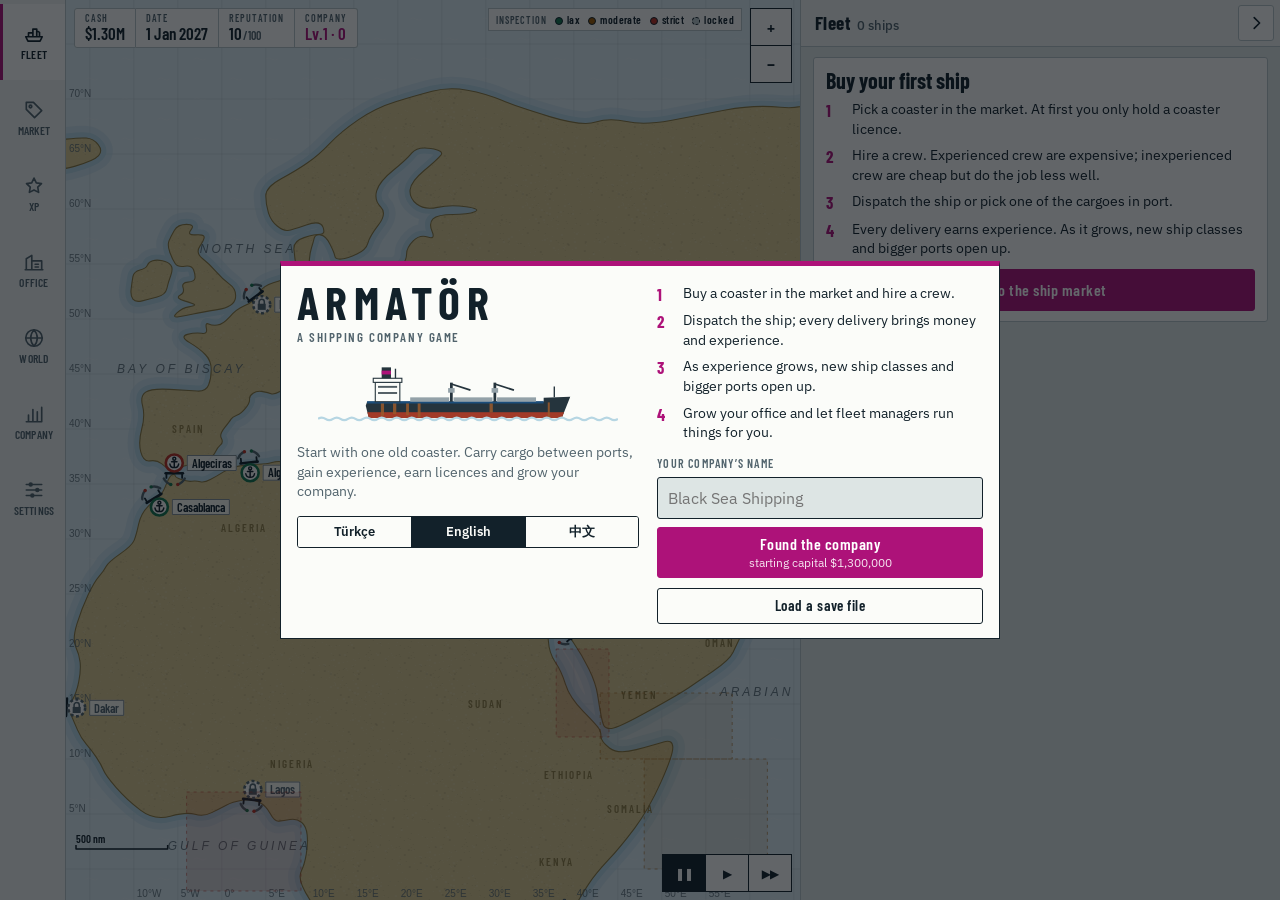
==== commit e04958d2: "Add files via upload" ====
--- a/index.html
+++ b/index.html
@@ -372,11 +372,28 @@
 .prow.rv.me{background:var(--card);box-shadow:inset 3px 0 0 var(--mag)}.prow.rv.me .pn{font-weight:600}
 /* ayarlar */
 .btn.tgl{flex-direction:column;align-items:flex-start;text-align:left;padding:7px 12px}.btn.tgl>span{display:flex;align-items:center;gap:10px}
-.sw{position:relative;flex:none;width:34px;height:20px;border-radius:10px;background:var(--line);transition:background .15s}.sw::after{content:"";position:absolute;left:2px;top:2px;width:16px;height:16px;border-radius:50%;background:var(--card);box-shadow:0 1px 2px rgba(0,0,0,.3);transition:left .15s}
-.sw.on{background:var(--mag)}.sw.on::after{left:16px}
+.tgsw{position:relative;flex:none;width:34px;height:20px;border-radius:10px;background:var(--line);transition:background .15s}.tgsw::after{content:"";position:absolute;left:2px;top:2px;width:16px;height:16px;border-radius:50%;background:var(--card);box-shadow:0 1px 2px rgba(0,0,0,.3);transition:left .15s}
+.tgsw.on{background:var(--mag)}.tgsw.on::after{left:16px}
 .btn.tgl small{padding-left:44px}
 /* açık temada iOS ana ekran uygulamasının beyaz durum çubuğu yazısı okunsun */
 html.pwa.lt body::before{content:"";position:fixed;left:0;right:0;top:0;height:env(safe-area-inset-top,0px);background:rgba(10,20,29,.55);z-index:70;pointer-events:none}
+/* yeni gemi tipleri */
+.card.ship.box,.srow.box,.mrow.box,.sline.box{border-left-color:#2f8f8a}
+.card.ship.roro,.srow.roro,.mrow.roro,.sline.roro{border-left-color:#8e6cc4}
+.card.ship.lng,.srow.lng,.mrow.lng,.sline.lng{border-left-color:#3fa0c9}
+.fl{display:grid;gap:5px;margin-top:4px;font:600 12px/1 var(--disp);letter-spacing:.1em;text-transform:uppercase;color:var(--mute)}
+.fl input{height:40px;padding:0 10px;background:var(--bg);border:1px solid var(--ink);border-radius:3px;font:16px var(--body);color:var(--ink);text-transform:none;letter-spacing:0}
+.card.lk{opacity:.72}
+/* rehberli tur */
+#tut{position:absolute;inset:0;z-index:25;pointer-events:none}
+#tut.dim{background:rgba(5,11,17,.55)}
+#tut .th{position:absolute;border-radius:6px;box-shadow:0 0 0 9999px rgba(5,11,17,.55);border:2px solid var(--mag);transition:left .25s,top .25s,width .25s,height .25s;animation:tutp 1.4s ease-in-out infinite}
+#tut .tb{position:absolute;pointer-events:auto;background:var(--card);color:var(--ink);border:1px solid var(--ink);border-top:4px solid var(--mag);padding:12px 14px;box-shadow:0 8px 28px rgba(0,0,0,.4);display:flex;flex-direction:column;gap:6px}
+#tut .tb b{font:700 19px/1.15 var(--disp)}#tut .tb p{font-size:14px;line-height:1.4}
+#tut .tn{font:600 11px/1 var(--disp);letter-spacing:.12em;color:var(--mute)}
+#tut .tbs{display:flex;gap:8px;align-items:center;flex-wrap:wrap;margin-top:4px}#tut .ta{flex:1;font-size:13px;font-weight:600;color:var(--mag)}
+@keyframes tutp{50%{border-color:rgba(255,255,255,.15)}}
+@media (prefers-reduced-motion:reduce){#tut .th{animation:none;transition:none}}
 
 </style>
 </head>
@@ -395,7 +412,7 @@
     <div id="toasts" aria-live="polite"></div>
     <div id="zoom"><button type="button" data-a="zin" aria-label="Yakınlaştır" data-ia="zin">+</button><button type="button" data-a="zout" aria-label="Uzaklaştır" data-ia="zout">−</button><button type="button" class="otg" data-a="oriTog" aria-label="Dikey ya da yatay düzene geç" data-ia="otg"><svg viewBox="0 0 20 20" width="20" height="20" aria-hidden="true"><g fill="none" stroke="currentColor" stroke-width="1.5" stroke-linecap="round" stroke-linejoin="round"><rect x="3" y="7.5" width="9.5" height="6" rx="1.2"/><rect x="11" y="2.5" width="5.5" height="9" rx="1.2"/><path d="M5 4.5a4 4 0 0 1 4-2M8 1.2 9.2 2.6 7.6 3.6M15.5 15.5a4 4 0 0 1-4 2.2M12.6 18.9l-1.2-1.3 1.6-1"/></g></svg></button></div>
     <button type="button" id="idlePill" data-a="nextIdle" hidden><svg viewBox="0 0 20 20" width="16" height="16" aria-hidden="true"><g fill="none" stroke="currentColor" stroke-width="1.8" stroke-linecap="round"><circle cx="10" cy="3.6" r="1.8"/><path d="M10 5.4v11.2M6 8h8M3.2 11.5c.5 3.4 3 5.1 6.8 5.1s6.3-1.7 6.8-5.1"/></g></svg><span id="idleTxt"></span></button>
-    <div id="speed" role="group" aria-label="Oyun hızı" data-ia="speed"><button type="button" data-a="speed" data-v="0" aria-label="Duraklat" data-ia="s0">❚❚</button><button type="button" data-a="speed" data-v="1" aria-label="Normal hız" data-ia="s1">▶</button><button type="button" data-a="speed" data-v="2" aria-label="Hızlı" data-ia="s2">▶▶</button><button type="button" data-a="speed" data-v="3" aria-label="Çok hızlı" data-ia="s3">▶▶▶</button></div>
+    <div id="speed" role="group" aria-label="Oyun hızı" data-ia="speed"><button type="button" data-a="speed" data-v="0" aria-label="Duraklat" data-ia="s0">❚❚</button><button type="button" data-a="speed" data-v="1" aria-label="Normal hız" data-ia="s1">▶</button><button type="button" data-a="speed" data-v="2" aria-label="Hızlı" data-ia="s2">▶▶</button></div>
     <button type="button" id="pTog" data-a="ptog" aria-label="Paneli aç" data-ia="ptog"><svg viewBox="0 0 20 20" width="18" height="18" aria-hidden="true"><path d="M12 4l-6 6 6 6" fill="none" stroke="currentColor" stroke-width="1.8" stroke-linecap="round" stroke-linejoin="round"/></svg></button>
   </section>
   <aside id="side">
@@ -405,6 +422,7 @@
   </aside>
   <div id="modal" class="scr" hidden></div>
   <div id="intro" class="scr" hidden></div>
+  <div id="tut" hidden><div class="th"></div><div class="tb"></div></div>
 </div>
 <div id="rot" hidden></div>
 <script>
@@ -431,14 +449,14 @@
 /* ---------- sözlükler ---------- */
 const PN3={IST:['İstanbul','Istanbul','伊斯坦布尔'],IZM:['İzmir','Izmir','伊兹密尔'],MER:['Mersin','Mersin','梅尔辛'],CND:['Köstence','Constanța','康斯坦察'],NOV:['Novorossiysk','Novorossiysk','新罗西斯克'],PIR:['Pire','Piraeus','比雷埃夫斯'],ALX:['İskenderiye','Alexandria','亚历山大'],TRP:['Trablus','Tripoli','的黎波里'],ALG:['Cezayir','Algiers','阿尔及尔'],GOA:['Cenova','Genoa','热那亚'],ALC:['Algeciras','Algeciras','阿尔赫西拉斯'],CAS:['Kazablanka','Casablanca','卡萨布兰卡'],RTM:['Rotterdam','Rotterdam','鹿特丹'],HAM:['Hamburg','Hamburg','汉堡'],DKR:['Dakar','Dakar','达喀尔'],LOS:['Lagos','Lagos','拉各斯'],DUR:['Durban','Durban','德班'],MBA:['Mombasa','Mombasa','蒙巴萨'],JED:['Cidde','Jeddah','吉达'],DXB:['Dubai','Dubai','迪拜'],KHI:['Karaçi','Karachi','卡拉奇'],BOM:['Mumbai','Mumbai','孟买'],CGP:['Chittagong','Chittagong','吉大港'],SIN:['Singapur','Singapore','新加坡'],SHA:['Şanghay','Shanghai','上海'],PUS:['Busan','Busan','釜山'],YOK:['Yokohama','Yokohama','横滨'],SYD:['Sidney','Sydney','悉尼'],SSZ:['Santos','Santos','桑托斯'],BUE:['Buenos Aires','Buenos Aires','布宜诺斯艾利斯'],HOU:['Houston','Houston','休斯敦'],NYC:['New York','New York','纽约'],LAX:['Los Angeles','Los Angeles','洛杉矶'],BND:['Bender Abbas','Bandar Abbas','阿巴斯港']};
 const CN3={TR:['Türkiye','Türkiye','土耳其'],RO:['Romanya','Romania','罗马尼亚'],RU:['Rusya','Russia','俄罗斯'],GR:['Yunanistan','Greece','希腊'],EG:['Mısır','Egypt','埃及'],LY:['Libya','Libya','利比亚'],DZ:['Cezayir','Algeria','阿尔及利亚'],IT:['İtalya','Italy','意大利'],ES:['İspanya','Spain','西班牙'],MA:['Fas','Morocco','摩洛哥'],NL:['Hollanda','Netherlands','荷兰'],DE:['Almanya','Germany','德国'],SN:['Senegal','Senegal','塞内加尔'],NG:['Nijerya','Nigeria','尼日利亚'],ZA:['Güney Afrika','South Africa','南非'],KE:['Kenya','Kenya','肯尼亚'],SA:['Suudi Arabistan','Saudi Arabia','沙特阿拉伯'],AE:['BAE','UAE','阿联酋'],PK:['Pakistan','Pakistan','巴基斯坦'],IN:['Hindistan','India','印度'],BD:['Bangladeş','Bangladesh','孟加拉国'],SG:['Singapur','Singapore','新加坡'],CN:['Çin','China','中国'],KR:['Güney Kore','South Korea','韩国'],JP:['Japonya','Japan','日本'],AU:['Avustralya','Australia','澳大利亚'],BR:['Brezilya','Brazil','巴西'],AR:['Arjantin','Argentina','阿根廷'],US:['ABD','USA','美国'],IR:['İran','Iran','伊朗']};
-const KIND3={'Genel kargo':['General cargo','件杂货'],'Çelik rulo':['Steel coils','钢卷'],'Çimento':['Cement','水泥'],'Kereste':['Timber','木材'],'Hurda':['Scrap metal','废钢'],'Mermer':['Marble','大理石'],'Gübre':['Fertiliser','化肥'],'Tahıl':['Grain','谷物'],'Proje yükü':['Project cargo','项目货物'],'Kömür':['Coal','煤炭'],'Klinker':['Clinker','熟料'],'Şeker':['Sugar','糖'],'Çelik':['Steel','钢材'],'Demir cevheri':['Iron ore','铁矿石'],'Boksit':['Bauxite','铝土矿'],'Motorin':['Diesel','柴油'],'Benzin':['Gasoline','汽油'],'Bitkisel yağ':['Vegetable oil','植物油'],'Kimyasal':['Chemicals','化学品'],'Jet yakıtı':['Jet fuel','航空煤油'],'Nafta':['Naphtha','石脑油'],'Ham petrol':['Crude oil','原油'],'Fuel oil':['Fuel oil','燃料油']};
+const KIND3={'Genel kargo':['General cargo','件杂货'],'Çelik rulo':['Steel coils','钢卷'],'Çimento':['Cement','水泥'],'Kereste':['Timber','木材'],'Hurda':['Scrap metal','废钢'],'Mermer':['Marble','大理石'],'Gübre':['Fertiliser','化肥'],'Tahıl':['Grain','谷物'],'Proje yükü':['Project cargo','项目货物'],'Kömür':['Coal','煤炭'],'Klinker':['Clinker','熟料'],'Şeker':['Sugar','糖'],'Çelik':['Steel','钢材'],'Demir cevheri':['Iron ore','铁矿石'],'Boksit':['Bauxite','铝土矿'],'Motorin':['Diesel','柴油'],'Benzin':['Gasoline','汽油'],'Bitkisel yağ':['Vegetable oil','植物油'],'Kimyasal':['Chemicals','化学品'],'Konteyner':['Containers','集装箱'],'Soğutmalı konteyner':['Reefer containers','冷藏集装箱'],'Tehlikeli madde (IMO)':['Dangerous goods (IMO)','危险品（IMO）'],'Otomobil':['Cars','汽车'],'Kamyon ve iş makinesi':['Trucks and machinery','卡车和工程机械'],'Tarım makinesi':['Farm machinery','农业机械'],'Otobüs':['Buses','客车'],'LNG':['LNG','液化天然气'],'Jet yakıtı':['Jet fuel','航空煤油'],'Nafta':['Naphtha','石脑油'],'Ham petrol':['Crude oil','原油'],'Fuel oil':['Fuel oil','燃料油']};
 const kindN=k=>LI&&KIND3[k]?KIND3[k][LI-1]:k;
 const CV3={'Büyük bir armatörde yıllarca çalıştı':['Worked for years at a large shipowner','曾在大型船东公司工作多年'],'Yirmi yıldır aynı işi yapıyor, piyasayı ezbere bilir':['Twenty years in the job, knows the market by heart','干这行二十年，对市场了如指掌'],'Önceki şirketinde iyi iş çıkardı, referansları sağlam':['Did well at the last company, strong references','在上一家公司表现出色，推荐信可靠'],'Yurt dışında uzun süre çalıştı':['Worked abroad for a long time','曾长期在海外工作'],'Orta ölçekli bir şirkette çalıştı':['Worked at a mid-sized company','曾在一家中型公司工作'],'Limanları iyi tanır':['Knows the ports well','熟悉各个港口'],'İşini bilir, parlak değil':['Knows the job, nothing brilliant','业务熟练，但不算出色'],'Denizden karaya yeni geçti':['Recently came ashore from sea service','刚从海上转到岸上工作'],'Yeni mezun, çok hevesli':['Fresh graduate, very eager','应届毕业生，干劲十足'],'Bir tanıdığın tavsiyesiyle geldi':['Came recommended by an acquaintance','经熟人推荐而来'],'Son üç işinden kısa sürede ayrıldı':['Left the last three jobs after a short time','最近三份工作都很快离职'],'Sektöre yeni girdi':['New to the industry','刚入行']};
 const cvN=c=>LI&&CV3[c]?CV3[c][LI-1]:c;
 const TOLL3={'Süveyş Kanalı':['Suez Canal','苏伊士运河'],'Panama Kanalı':['Panama Canal','巴拿马运河']};
 const tollN=n=>LI&&TOLL3[n]?TOLL3[n][LI-1]:n;
 const BD3=[['Yakıt pompası sıkıştı','The fuel pump has seized','燃油泵卡死'],['Turboşarj surge yapıyor','The turbocharger is surging','增压器发生喘振'],['Soğutma suyu pompası kaçırıyor','The cooling water pump is leaking','冷却水泵泄漏'],['Egzoz valfi yandı','An exhaust valve has burnt out','排气阀烧损'],['Jeneratör devreden çıktı','A generator has tripped','发电机跳闸'],['Separatör arızalandı, yakıt kirli geliyor','The separator has failed and the fuel is coming through dirty','分油机故障，燃油不洁'],['Yağlama yağı basıncı düştü','Lube oil pressure has dropped','滑油压力下降'],['Dümen makinesinde hidrolik kaçağı var','There is a hydraulic leak in the steering gear','舵机液压系统泄漏'],['Hava kompresörü arızalandı','The air compressor has failed','空压机故障'],['Krank yatağı sıcaklığı yükseldi','A crankshaft bearing is running hot','曲轴轴承温度升高']];
-const CLS3={koster:['Koster','Coaster','沿海货船'],gcargo:['Genel kargo','General cargo','杂货船'],handy:['Handysize dökme','Handysize bulker','灵便型散货船'],supra:['Supramax dökme','Supramax bulker','超灵便型散货船'],pmax:['Panamax dökme','Panamax bulker','巴拿马型散货船'],ctank:['Küçük ürün tankeri','Small product tanker','小型成品油船'],mr:['MR tanker','MR tanker','MR型油轮'],afra:['Aframax tanker','Aframax tanker','阿芙拉型油轮']};
+const CLS3={koster:['Koster','Coaster','沿海货船'],gcargo:['Genel kargo','General cargo','杂货船'],handy:['Handysize dökme','Handysize bulker','灵便型散货船'],supra:['Supramax dökme','Supramax bulker','超灵便型散货船'],pmax:['Panamax dökme','Panamax bulker','巴拿马型散货船'],ctank:['Küçük ürün tankeri','Small product tanker','小型成品油船'],mr:['MR tanker','MR tanker','MR型油轮'],afra:['Aframax tanker','Aframax tanker','阿芙拉型油轮'],feeder:['Feeder konteyner','Feeder container ship','支线集装箱船'],cbox:['Panamax konteyner','Panamax container ship','巴拿马型集装箱船'],pctc:['Araç taşıyıcı','Car carrier','汽车运输船'],lng:['LNG tankeri','LNG carrier','LNG运输船']};
 const ROLE3={kap:[['Kaptan','Captain','船长'],['Sefer hızını, fırtınadaki kararları ve denetim sonuçlarını etkiler.','Affects voyage speed, decisions in storms and inspection results.','影响航速、风暴中的决策和检查结果。']],
  zab:[['2. Kaptan','Chief officer','大副'],['Yükleme ve tahliye süresini, yük hasarı riskini etkiler.','Affects loading and discharge time and the risk of cargo damage.','影响装卸时间和货损风险。']],
  cb:[['Çarkçıbaşı','Chief engineer','轮机长'],['Arıza sıklığını, yakıt tüketimini ve denetim sonuçlarını etkiler.','Affects breakdown frequency, fuel consumption and inspection results.','影响故障频率、油耗和检查结果。']],
@@ -593,10 +611,19 @@
  pmax:{n:'Panamax dökme',t:'dry',dwt:[72000,82000],spd:[13,14.5],cons:[30,36],rat:15,base:29e6,age:[5,18]},
  ctank:{n:'Küçük ürün tankeri',t:'tank',dwt:[3500,7500],spd:[10.5,12.5],cons:[7,11],rat:8,base:8e6,age:[14,28]},
  mr:{n:'MR tanker',t:'tank',dwt:[40000,50000],spd:[13,14.5],cons:[24,29],rat:15,base:40e6,age:[6,20]},
- afra:{n:'Aframax tanker',t:'tank',dwt:[100000,115000],spd:[13.5,15],cons:[38,46],rat:17,base:54e6,age:[5,18]}};
-const KINDS={dryX:['Genel kargo','Çelik rulo','Çimento','Kereste','Hurda','Mermer','Gübre','Tahıl','Proje yükü'],dryS:['Genel kargo','Çelik rulo','Çimento','Kereste','Hurda','Mermer','Gübre','Tahıl','Proje yükü'],dryM:['Tahıl','Kömür','Gübre','Klinker','Şeker','Çelik'],dryL:['Demir cevheri','Kömür','Tahıl','Boksit'],tankS:['Motorin','Benzin','Bitkisel yağ','Kimyasal'],tankM:['Motorin','Jet yakıtı','Nafta','Benzin'],tankL:['Ham petrol','Fuel oil']};
-const SZ={X:{dry:[1200,4000]},S:{dry:[4200,9500],tank:[2000,6500]},M:{dry:[18000,58000],tank:[30000,48000]},L:{dry:[62000,80000],tank:[80000,110000]}};
-const REPREQ={dryX:0,dryS:0,dryM:10,dryL:30,tankS:0,tankM:30,tankL:50};
+ afra:{n:'Aframax tanker',t:'tank',dwt:[100000,115000],spd:[13.5,15],cons:[38,46],rat:17,base:54e6,age:[5,18]},
+ feeder:{n:'Feeder konteyner',t:'box',dwt:[9000,16000],spd:[15.5,18],cons:[20,27],rat:11,base:18e6,age:[8,25]},
+ cbox:{n:'Panamax konteyner',t:'box',dwt:[45000,62000],spd:[19,22],cons:[48,60],rat:16,base:36e6,age:[6,20]},
+ pctc:{n:'Araç taşıyıcı',t:'roro',dwt:[14000,21000],spd:[17.5,20],cons:[30,38],rat:14,base:44e6,age:[6,22]},
+ lng:{n:'LNG tankeri',t:'lng',dwt:[70000,85000],spd:[17.5,19.5],cons:[55,68],rat:18,base:80e6,age:[5,18]}};
+const KINDS={dryX:['Genel kargo','Çelik rulo','Çimento','Kereste','Hurda','Mermer','Gübre','Tahıl','Proje yükü'],dryS:['Genel kargo','Çelik rulo','Çimento','Kereste','Hurda','Mermer','Gübre','Tahıl','Proje yükü'],dryM:['Tahıl','Kömür','Gübre','Klinker','Şeker','Çelik'],dryL:['Demir cevheri','Kömür','Tahıl','Boksit'],tankS:['Motorin','Benzin','Bitkisel yağ','Kimyasal'],tankM:['Motorin','Jet yakıtı','Nafta','Benzin'],tankL:['Ham petrol','Fuel oil'],boxS:['Konteyner','Soğutmalı konteyner','Tehlikeli madde (IMO)'],boxM:['Konteyner','Soğutmalı konteyner','Tehlikeli madde (IMO)'],roroM:['Otomobil','Kamyon ve iş makinesi','Tarım makinesi','Otobüs'],lngL:['LNG']};
+const SZ={X:{dry:[1200,4000]},S:{dry:[4200,9500],tank:[2000,6500],box:[6000,14000]},M:{dry:[18000,58000],tank:[30000,48000],box:[28000,52000],roro:[11000,19000]},L:{dry:[62000,80000],tank:[80000,110000],lng:[60000,78000]}};
+const TMUL={dry:1,tank:1.3,boxS:1,boxM:1.35,roro:1.2,lng:2},TOPS={dry:1,tank:0.6,box:0.5,roro:0.45,lng:0.55},TPSC={tank:6,lng:8};
+/* yeni tipler yalnızca uygun limanlarda: konteyner terminali, araç limanı, LNG terminali */
+const TPORTS={box:['IST','IZM','MER','PIR','ALX','GOA','ALC','CAS','RTM','HAM','LOS','DUR','JED','DXB','KHI','BOM','CGP','SIN','SHA','PUS','YOK','SYD','SSZ','BUE','HOU','NYC','LAX'],roro:['IST','PIR','ALX','GOA','RTM','HAM','LOS','DUR','JED','DXB','BOM','SIN','SHA','PUS','YOK','SYD','SSZ','BUE','HOU','NYC','LAX'],lng:['ALG','LOS','DXB','HOU','SYD','IST','PIR','RTM','BOM','SHA','PUS','YOK'],lngx:['ALG','LOS','DXB','HOU','SYD']};
+const portOk=(type,pid)=>!TPORTS[type]||TPORTS[type].includes(pid);
+const shipPre=t=>t==='tank'||t==='lng'?'M/T ':'M/V ';
+const REPREQ={dryX:0,dryS:0,dryM:10,dryL:30,tankS:0,tankM:30,tankL:50,boxS:10,boxM:30,roroM:25,lngL:55};
 const DESTF=[0.85,0.92,1,1.12,1.25],PSC_P=[.06,.15,.3,.5,.7],PSC_T=[30,42,54,64,72];
 const HOME=['IST','IZM','MER','PIR','CND','ALX'],HUBS=['IST','PIR','RTM','SIN','SHA','DXB','HOU','ALC'];
 
@@ -607,14 +634,14 @@
 function clearSave(){try{localStorage.removeItem(SAVE_KEY);}catch(e){}}
 
 /* ---------- gemi hesapları ---------- */
-function shipValue(s){return CLS[s.cls].base*(ECO.dfl+(1-ECO.dfl)*Math.pow(Math.max(0,1-s.age/30),1.4))*(0.7+0.3*s.cond/100)+upgVal(s);}
+function shipValue(s){const v=CLS[s.cls].base*(ECO.dfl+(1-ECO.dfl)*Math.pow(Math.max(0,1-s.age/30),1.4))*(0.7+0.3*s.cond/100)+upgVal(s);return S&&S.steel?Math.max(v,ldt(s)*S.steel*0.85):v;}
 function maxCond(s){return clamp(100-s.age*0.9,60,97);}
 function ppCost(s){return 14*Math.pow(s.dwt,0.55);}
 function sk(s,k){const p=s.crew[k];return p?Math.max(1,p.skill-(s.morale<30?1:0)):0;}
 function missingRoles(s){return ROLES.filter(r=>!s.crew[r.k]).map(r=>r.n);}
-function seaSpeed(s){return s.spd*(0.92+0.03*sk(s,'kap'))*(s.cond<50?0.92:1)*(up(s,'coat')?1.03:1);}
-function consSea(s){return s.cons*(1.10-0.03*sk(s,'cb'))*(s.cond<70?1+(70-s.cond)/150:1)*(up(s,'prop')?0.92:1)*(up(s,'coat')?0.96:1);}
-function opsDays(s,tons){return (0.8+tons/12000)*(1.4-0.12*sk(s,'zab'))*(s.type==='tank'?0.6:1)*opsMul(s);}
+function seaSpeed(s){return (s.slow?0.85:1)*s.spd*(0.92+0.03*sk(s,'kap'))*(s.cond<50?0.92:1)*(up(s,'coat')?1.03:1);}
+function consSea(s){return (s.slow?0.62:1)*(s.lngf?0.95:1)*s.cons*(1.10-0.03*sk(s,'cb'))*(s.cond<70?1+(70-s.cond)/150:1)*(up(s,'prop')?0.92:1)*(up(s,'coat')?0.96:1);}
+function opsDays(s,tons){return (0.8+tons/12000)*(1.4-0.12*sk(s,'zab'))*(TOPS[s.type]||1)*opsMul(s)*(s.port&&hasTerm(s.port)?0.75:1);}
 function wageDay(s){let t=0;for(const r of ROLES)if(s.crew[r.k])t+=s.crew[r.k].wage;return t/30;}
 const ECO={fr:1.08,opx:1,szA:5.87,szE:0.25,dfl:0.22};
 const szF=t=>clamp(ECO.szA*Math.pow(t,-ECO.szE),0.3,1);
@@ -623,14 +650,14 @@
 function fuelPrice(pid){return Math.round(620*PORT[pid].bf*S.fuelIdx);}
 function fuelPx(s,pid){return Math.round(fuelPrice(pid)*(up(s,'scr')?0.9:1));}
 function provRate(s){return crewN(s)*9*(0.85+PORT[s.port].st*0.06);}
-function portFee(s,pid){return Math.round((1500+0.25*s.dwt)*[0.7,0.85,1,1.2,1.4][PORT[pid].st-1]*relFee(pid)/10)*10;}
+function portFee(s,pid){return Math.round((1500+0.25*s.dwt)*[0.7,0.85,1,1.2,1.4][PORT[pid].st-1]*relFee(pid)*(hasTerm(pid)?0.4:1)/10)*10;}
 function tollAmt(n,s){return Math.round((n==='Süveyş Kanalı'?8000+2.2*s.dwt:10000+2.6*s.dwt)/100)*100;}
-function pscRisk(s,pid){const st=PORT[pid].st,pI=Math.min(0.92,(PSC_P[st-1]+(s.age>20?0.12:0))*relPsc(pid)),thr=PSC_T[st-1]+(s.type==='tank'?6:0),base=s.cond+(sk(s,'kap')+sk(s,'cb')-6)*3+pscB(s);
+function pscRisk(s,pid){const st=PORT[pid].st,pI=Math.min(0.92,(PSC_P[st-1]+(s.age>20?0.12:0))*relPsc(pid)),thr=PSC_T[st-1]+(TPSC[s.type]||0),base=s.cond+(sk(s,'kap')+sk(s,'cb')-6)*3+pscB(s);
  const pDet=pI*clamp((thr-10-base+7)/14,0,1),pFail=pI*clamp((thr-base+7)/14,0,1);return {pDet,pFail,lvl:pDet>=0.25?2:(pDet>=0.05||pFail>=0.3)?1:0};}
-function estimate(s,to,o){const r=route(s.port,to),sea=r.nm/(seaSpeed(s)*24),ops=o?opsDays(s,o.tons)*2:0,days=sea+ops,fuel=consSea(s)*sea+s.cons*0.08*ops;let toll=0;
+function estimate(s,to,o){const r=route(s.port,to),sea=r.nm/(seaSpeed(s)*24),wait=o?(hasTerm(s.port)?0:cong(s.port)*0.85)+(hasTerm(to)?0:cong(to)*0.85):0,ops=o?opsDays(s,o.tons)*2+wait:0,days=sea+ops,fuel=consSea(s)*sea+s.cons*0.08*ops;let toll=0;
  for(let i=1;i<r.path.length;i++){const tk=TOLL[r.path[i-1]+'-'+r.path[i]];if(tk)toll+=tollAmt(tk,s);}
- const fee=portFee(s,to),run=(wageDay(s)+opexDay(s)+provRate(s))*days,fuelCost=fuel*fuelPx(s,s.port),fr=o?Math.round(o.freight*frMul(s)):0,profit=fr-fuelCost-toll-fee-run;
- return {nm:r.nm,sea,ops,days,fuel,fuelCost,toll,fee,run,fr,profit,ppd:profit/Math.max(days,0.5),risk:pscRisk(s,to),path:r.path};}
+ const fee=portFee(s,to),run=(wageDay(s)+opexDay(s)+provRate(s))*days,fuelCost=fuel*fuelPx(s,s.port),fr=o?Math.round(o.freight*frMul(s)):0,lt=o?layTime(o):0,dr=o?demRate(s.cls):0,dem=o?Math.round(layCalc({lt,dr,used:ops})/100)*100:0,ets=etsCalc(consSea(s)*sea,s.port,to),rz=rzEst(s,r.path),profit=fr-fuelCost-toll-fee-run+dem-ets-rz.cost;
+ return {nm:r.nm,sea,ops,days,fuel,fuelCost,toll,fee,run,fr,profit,wait,lt,dr,dem,wx:routeWx(r.path),ets,rz,ppd:profit/Math.max(days,0.5),risk:pscRisk(s,to),path:r.path};}
 function planTrip(s,to,o){const e=estimate(s,to,o);e.needFuel=e.fuel*1.12+2;e.range=e.needFuel<=s.fuelCap;e.needProv=Math.ceil(e.days+3);
  e.fuelShort=Math.max(0,Math.ceil(Math.min(s.fuelCap,e.needFuel)-s.fuel));e.provShort=Math.max(0,Math.ceil(e.needProv-s.prov));
  e.topCost=e.fuelShort*fuelPx(s,s.port)+e.provShort*provRate(s);e.miss=missingRoles(s);return e;}
@@ -654,7 +681,7 @@
  initCorp();genMarket(true);refreshPool(true);PORTS.forEach(p=>{S.offers[p.id]=[];fillOffers(p.id);});logFounded();
 }
 function logFounded(){logMsg(()=>L(S.name+' kuruldu. Sermaye: '+USD(S.cash),S.name+' founded. Capital: '+USD(S.cash),S.name+'成立。资本：'+USD(S.cash)));}
-function shipName(type){let n,i=0;do{n=pick(SHIPN);i++;}while(S.names.includes(n)&&i<80);S.names.push(n);return (type==='tank'?'M/T ':'M/V ')+n;}
+function shipName(type){let n,i=0;do{n=pick(SHIPN);i++;}while(S.names.includes(n)&&i<80);S.names.push(n);return shipPre(type)+n;}
 function mkListing(ck,ports,old){ports=ports.filter(p=>portUnl(p));if(!ports.length)ports=['IST'];const c=CLS[ck],age=old?ri(Math.max(c.age[0],c.age[1]-8),c.age[1]):ri(c.age[0],c.age[1]);
  const m={id:S.nid++,cls:ck,type:c.t,dwt:Math.round(rnd(c.dwt[0],c.dwt[1])/100)*100,age,spd:Math.round(rnd(c.spd[0],c.spd[1])*10)/10,cons:Math.round(rnd(c.cons[0],c.cons[1])*2)/2,at:pick(ports)};
  m.cond=Math.round(clamp(maxCond(m)-rnd(3,16),38,96));m.name=shipName(c.t);m.price=Math.round(shipValue(m)*rnd(0.97,1.12)/1000)*1000;return m;}
@@ -662,6 +689,7 @@
 function genMarket(first){S.mktDay=Math.floor(S.day);S.names=S.ships.map(s=>s.name.slice(4));const A=[];
  A.push(first?mkStarter():mkListing('koster',HOME,true),mkListing('koster',HOME),mkListing('gcargo',HOME,true),mkListing('gcargo',HOME),mkListing('ctank',HOME,true),mkListing('handy',HUBS));
  const ks=['supra','pmax','mr','afra','handy','ctank'];for(let i=0;i<3;i++)A.push(mkListing(pick(ks),HUBS));
+ A.push(mkListing(pick(['feeder','feeder','pctc','cbox','lng']),HUBS));
  A.sort((a,b)=>a.price-b.price);S.market=A;}
 function buyBlock(m){if(!licOk(m.cls))return 'lic';if(S.ships.length>=shipCap())return 'cap';if(!canPay(m.price))return 'cash';return '';}
 function buyWhy(m){const k=buyBlock(m);return k==='lic'?L('Ruhsat yok: '+licTxt(m.cls)+' gerekli','No licence: requires '+licTxt(m.cls),'没有执照：需要'+licTxt(m.cls)):k==='cap'?L('Ofisin en fazla '+shipCap()+' gemi yönetebilir. Daha büyük binaya taşın','Your office can manage at most '+shipCap()+' ships. Move to a bigger building','你的办公室最多只能管理'+shipCap()+'艘船。请搬到更大的办公楼'):k==='cash'?L('Nakit ve kredi limitin yetmiyor','Not enough cash and credit','现金和信用额度不足'):'';}
@@ -676,10 +704,10 @@
  return personInit({id:S.nid++,role,skill,nat,name:nat==='CN'?ln+' '+fn:fn+' '+ln,exp:Math.max(0,skill*4-3+ri(0,4)),wage:Math.round(ROLE[role].base*WMUL[skill]*rnd(0.92,1.08)/50)*50,xp:0});}
 const rndSkill=()=>wpick([1,2,3,4,5],[22,28,25,17,8]);
 function refreshPool(first){S.poolDay=Math.floor(S.day);for(const r of ROLES){if(first){for(let k=1;k<=5;k++)S.pool.push(mkPerson(r.k,k));continue;}
-  let A=S.pool.filter(p=>p.role===r.k).slice(2);const rest=S.pool.filter(p=>p.role!==r.k);while(A.length<5)A.push(mkPerson(r.k,rndSkill()));S.pool=rest.concat(A);}}
+  const K=S.pool.filter(p=>p.role===r.k&&(p.own||p.ret));let A=S.pool.filter(p=>p.role===r.k&&!(p.own||p.ret)).slice(2);A=K.concat(A);const rest=S.pool.filter(p=>p.role!==r.k);while(A.length<5+K.length)A.push(mkPerson(r.k,rndSkill()));S.pool=rest.concat(A);}}
 function fire(s,role){const p=s.crew[role];if(!p)return;pay(Math.round(p.wage/2),'personel');delete s.crew[role];}
 function hire(s,role,pid){if(!s.port){toast(L('Personel değişimi limanda yapılır','Crew changes are made in port','只能在港口更换船员'),'','bad');return false;}const i=S.pool.findIndex(p=>p.id===pid);if(i<0)return false;
- if(s.crew[role])fire(s,role);const p=S.pool.splice(i,1)[0];s.crew[role]=p;p.since=Math.floor(S.day);pay(1500,'personel',s);
+ if(s.crew[role]){const o=s.crew[role];if(ceLeft(o)<=7){delete s.crew[role];S.leave.push({p:o,back:Math.floor(S.day)+ri(45,90)});}else fire(s,role);}const p=S.pool.splice(i,1)[0];s.crew[role]=p;p.since=Math.floor(S.day);p.ce=Math.floor(S.day)+CONTR[role]+ri(-15,15);p.poolT=undefined;pay(1500+(crewAir(s.port)?0:2500),'personel',s);
  if(S.pool.filter(x=>x.role===role).length<3)S.pool.push(mkPerson(role,rndSkill()));return true;}
 function autoCrew(s,mode){for(const r of ROLES){if(s.crew[r.k])continue;const c=S.pool.filter(p=>p.role===r.k);if(!c.length)continue;c.sort(mode==='best'?(a,b)=>b.skill-a.skill||a.wage-b.wage:(a,b)=>a.wage-b.wage);hire(s,r.k,c[0].id);}}
 
@@ -693,26 +721,32 @@
  logMsg(()=>dock?L(s.name+' havuza alındı: '+USD(inf.cost),s.name+' entered drydock: '+USD(inf.cost),s.name+'进坞：'+USD(inf.cost)):L(s.name+' bakıma alındı: '+USD(inf.cost),s.name+' under maintenance: '+USD(inf.cost),s.name+'开始维修：'+USD(inf.cost)));s.ack=false;resume();}
 
 /* ---------- yük teklifleri ---------- */
-function mkOffer(from,type,sz){const [a,b]=SZ[sz][type],tons=Math.round(rnd(a,b)/100)*100;let cands=PORTS.filter(p=>p.id!==from&&portOpen(p.id)).map(p=>({p,d:RTc[from].dist[p.id]}));
+function mkOffer(from,type,sz){const [a,b]=SZ[sz][type],tons=Math.round(rnd(a,b)/100)*100;let cands=PORTS.filter(p=>p.id!==from&&portOpen(p.id)&&portOk(type==='lng'&&TPORTS.lngx.includes(from)?'lng':type,p.id)&&!(type==='lng'&&TPORTS.lngx.includes(p.id))).map(p=>({p,d:RTc[from].dist[p.id]}));if(!cands.length)cands=PORTS.filter(p=>p.id!==from&&portOpen(p.id)).map(p=>({p,d:RTc[from].dist[p.id]}));
  if(sz==='X'||sz==='S'){const near=cands.filter(c=>c.d<=(sz==='X'?2600:5500));cands=near.length>=3?near:cands.sort((x,y)=>x.d-y.d).slice(0,4);}
  const w=cands.map(c=>sz==='X'||sz==='S'?1/Math.pow(c.d+(sz==='X'?250:400),1.2):(c.d<600?0.2:1)/Math.pow(c.d+1500,0.6)),pk=wpick(cands,w),to=pk.p.id,nm=pk.d;
- const per=ECO.fr*(8+0.013*Math.min(nm,1500)+0.008*Math.max(0,nm-1500))*szF(tons)*DESTF[PORT[to].st-1]*(type==='tank'?1.3:1)*rnd(0.85,1.2)*(0.95+S.rep/600)*(0.55+0.45*S.fuelIdx)*offerMul(from,to)*pwMul(from,to);
- return {id:S.nid++,type,sz,kind:pick(KINDS[type+sz]),tons,from,to,nm:Math.round(nm),freight:Math.round(tons*per/100)*100,days:Math.ceil(nm/240*1.5+(0.8+tons/12000)*2.6+4),exp:S.day+rnd(8,22),rep:REPREQ[type+sz]};}
+ const per=ECO.fr*(8+0.013*Math.min(nm,1500)+0.008*Math.max(0,nm-1500))*szF(tons)*DESTF[PORT[to].st-1]*(TMUL[type+sz]||TMUL[type]||1)*rnd(0.85,1.2)*(0.95+S.rep/600)*(0.55+0.45*S.fuelIdx)*offerMul(from,to)*pwMul(from,to);
+ const kd=pick(KINDS[type+sz]);
+ return {id:S.nid++,type,sz,kind:kd,imo:kd==='Tehlikeli madde (IMO)'?1:0,tons,from,to,nm:Math.round(nm),freight:Math.round(tons*per*(kd==='Tehlikeli madde (IMO)'?1.25:1)/100)*100,days:Math.ceil(nm/240*1.5+(0.8+tons/12000)*2.6+4),exp:S.day+rnd(8,22),rep:REPREQ[type+sz]};}
 function fillOffers(pid){if(!portOpen(pid)){S.offers[pid]=[];return;}const A=S.offers[pid]=(S.offers[pid]||[]).filter(o=>o.exp>S.day),cnt=(t,z)=>A.filter(o=>o.type===t&&o.sz===z).length;
  while(cnt('dry','X')<3)A.push(mkOffer(pid,'dry','X'));while(cnt('dry','S')<2)A.push(mkOffer(pid,'dry','S'));while(cnt('tank','S')<2)A.push(mkOffer(pid,'tank','S'));
- while(A.length<10){const k=wpick(['dryX','dryS','dryM','dryL','tankS','tankM','tankL'],[14,14,24,14,10,14,10]);A.push(mkOffer(pid,k.slice(0,-1),k.slice(-1)));}}
-function fits(s,o){return s.type===o.type&&o.tons<=s.dwt&&S.rep>=o.rep&&portOpen(o.to)&&!svOver(s);}
+ if(portOk('box',pid)){while(cnt('box','S')<2)A.push(mkOffer(pid,'box','S'));if(portTier(pid)>=2||PORT[pid].c==='TR')while(cnt('box','M')<1)A.push(mkOffer(pid,'box','M'));}
+ if(TPORTS.roro.includes(pid))while(cnt('roro','M')<2)A.push(mkOffer(pid,'roro','M'));
+ if(TPORTS.lngx.includes(pid))while(cnt('lng','L')<2)A.push(mkOffer(pid,'lng','L'));
+ while(A.filter(o=>o.type==='dry'||o.type==='tank').length<10){const k=wpick(['dryX','dryS','dryM','dryL','tankS','tankM','tankL'],[14,14,24,14,10,14,10]);A.push(mkOffer(pid,k.slice(0,-1),k.slice(-1)));}}
+function fits(s,o){return s.type===o.type&&o.tons<=s.dwt&&S.rep>=o.rep&&portOpen(o.to)&&!svOver(s)&&(!o.imo||up(s,'imo'));}
 
 /* ---------- sefer ---------- */
 function depart(s,to,oid,top,by){if(s.state!=='idle'||to===s.port||!PORT[to])return false;if(!portOpen(to)){if(!by)toast(PORT[to].n+': '+portWhy(to),'','bad');return false;}let o=null;
+ if(ciiBanned(s)&&(isEU(to)||isEU(s.port))&&!by){toast(L(s.name+': karbon notu yüzünden AB limanlarına giremez',s.name+': barred from EU ports by its carbon rating',s.name+'：因碳强度评级不得进入欧盟港口'),s.id,'bad');return false;}
+ if(ciiBanned(s)&&isEU(to))return false;
  if(oid){o=(S.offers[s.port]||[]).find(x=>x.id===oid);if(!o){toast(L('Bu yük artık piyasada yok','This cargo is no longer on the market','这批货已不在市场上'),'','bad');return false;}}
  const p=planTrip(s,to,o);if(p.miss.length){toast(L('Personel eksik: ','Crew missing: ','缺少船员：')+LJ(p.miss),s.id,'bad');return false;}
  if(!p.range){toast(L('Bu geminin yakıt menzili bu sefere yetmiyor','This ship’s fuel range is not enough for this voyage','这艘船的燃油续航不足以完成此航次'),'','bad');return false;}
  if(top){if(!canPay(p.topCost)){toast(L('İkmal için nakit yetmiyor','Not enough cash for supplies','现金不足，无法补给'),'','bad');return false;}if(p.fuelShort>0)buyFuel(s,p.fuelShort);if(p.provShort>0)buyProv(s,p.provShort);}
  const r=route(s.port,to),cum=legs(r.path),trig=[];
- for(let i=1;i<r.path.length;i++){const tk=TOLL[r.path[i-1]+'-'+r.path[i]];if(tk)trig.push({k:'toll',at:(cum[i-1]+cum[i])/2,amt:tollAmt(tk,s),n:tk});if(r.path[i]==='GA1'&&Math.random()<0.35)trig.push({k:'pir',at:cum[i]});if(r.path[i]==='HOR'&&S.pol.cr.hormuz)trig.push({k:'war',at:cum[i]});if(r.path[i]==='BAB'&&S.pol.cr.redsea&&S.pol.cr.redsea.mode>0)trig.push({k:'red',at:cum[i],mode:S.pol.cr.redsea.mode});}
- s.voy={from:s.port,to,path:r.path,cum,nm:r.nm,done:0,trig,lastEv:S.day,t0:S.day};
- if(o){S.offers[s.port]=S.offers[s.port].filter(x=>x.id!==oid);s.cargo={kind:o.kind,tons:o.tons,freight:Math.round(o.freight*frMul(s)*(by?MNEG[by.skill-1]:1)/100)*100,by:by?by.id:0,sz:o.sz,to:o.to,from:o.from,due:S.day+o.days,claim:0,t0:S.day};s.state='load';s.op=opsDays(s,o.tons);
+ for(let i=1;i<r.path.length;i++){const tk=TOLL[r.path[i-1]+'-'+r.path[i]];if(tk)trig.push({k:'toll',at:(cum[i-1]+cum[i])/2,amt:tollAmt(tk,s),n:tk});}
+ s.voy={from:s.port,to,path:r.path,cum,nm:r.nm,done:0,trig,lastEv:S.day,t0:S.day,fu:0};
+ if(o){S.offers[s.port]=S.offers[s.port].filter(x=>x.id!==oid);s.cargo={kind:o.kind,tons:o.tons,freight:Math.round(o.freight*frMul(s)*(by?MNEG[by.skill-1]:1)/100)*100,by:by?by.id:0,sz:o.sz,to:o.to,from:o.from,due:S.day+o.days,claim:0,t0:S.day};s.state='load';s.op=opsDays(s,o.tons);{const w1=waitAt(s.port);s.op+=w1;Object.assign(s.cargo,{lt:layTime(o),dr:demRate(s.cls),used:0,w1});}
   const c=s.cargo;logMsg(()=>L(s.name+': '+kindN(c.kind)+' '+N(c.tons)+' t, '+PORT[c.from].n+' → '+PORT[c.to].n+', navlun '+USD(c.freight),s.name+': '+kindN(c.kind)+' '+N(c.tons)+' t, '+PORT[c.from].n+' → '+PORT[c.to].n+', freight '+USD(c.freight),s.name+'：'+kindN(c.kind)+' '+N(c.tons)+'吨，'+PORT[c.from].n+' → '+PORT[c.to].n+'，运费'+USD(c.freight)));}
  else{s.cargo=null;s.state='sea';s.port=null;logMsg(()=>L(s.name+' boş olarak '+PORT[to].n+' limanına gidiyor',s.name+' sailing in ballast to '+PORT[to].n,s.name+'空载驶往'+PORT[to].n));}
  S.stat.voy++;s.ack=false;resume();save();return true;}
@@ -725,7 +759,7 @@
    pushInfo(()=>L('MARPOL ihlali: ','MARPOL violation: ','违反MARPOL公约：')+s.name,()=>L(P.n+' liman devleti kontrolü yağ kayıt defterindeki tutarsızlığı fark etti. Ceza '+USD(fine)+', gemi 5 gün tutuldu ve şirketin itibarı ağır yara aldı.','Port State Control at '+P.n+' found inconsistencies in the oil record book. Fine '+USD(fine)+'; the ship is detained for 5 days and the company’s reputation has taken a heavy blow.',P.n+'的港口国监督检查发现油类记录簿有出入。罚款'+USD(fine)+'，船舶被滞留5天，公司声誉严重受损。'));
    logMsg(()=>L(s.name+' MARPOL ihlalinden tutuldu, ceza '+USD(fine),s.name+' detained for a MARPOL violation, fine '+USD(fine),s.name+'因违反MARPOL被滞留，罚款'+USD(fine)));return 'held';}}
  const pI=Math.min(0.92,(PSC_P[st-1]+(s.age>20?0.12:0))*relPsc(P.id));if(Math.random()>pI)return 'none';
- const thr=PSC_T[st-1]+(s.type==='tank'?6:0),score=s.cond+(sk(s,'kap')+sk(s,'cb')-6)*3+pscB(s)+rnd(-7,7)-(svOver(s)?15:0);
+ const thr=PSC_T[st-1]+(TPSC[s.type]||0),score=s.cond+(sk(s,'kap')+sk(s,'cb')-6)*3+pscB(s)+rnd(-7,7)-(svOver(s)?15:0);
  if(score>=thr){if(st>=4)addRep(1);if(!managed(s))toast(L(s.name+': liman devleti denetimi temiz geçti',s.name+': passed the Port State Control inspection',s.name+'：顺利通过港口国监督检查'),s.id,'ok');return 'ok';}
  if(score>=thr-10){const fine=Math.round((3000+s.dwt*0.3)*(st/3)/100)*100;pay(fine,'ceza',s);toast(L(s.name+': denetimde eksiklik bulundu, ceza '+USD(fine),s.name+': deficiencies found in inspection, fine '+USD(fine),s.name+'：检查发现缺陷，罚款'+USD(fine)),s.id,'bad');
   logMsg(()=>L(s.name+': '+P.n+' denetiminde eksiklik, ceza '+USD(fine),s.name+': deficiencies in the '+P.n+' inspection, fine '+USD(fine),s.name+'：'+P.n+'检查发现缺陷，罚款'+USD(fine)));return 'def';}
@@ -735,13 +769,12 @@
   'Port State Control at '+P.n+' found serious deficiencies. The ship will be detained for '+days+' days. Fine '+USD(fine)+(fix?', mandatory repairs '+USD(fix):'')+'. Taking a ship in this condition to strictly inspected ports is expensive: get it maintained or trade to laxer ports.',
   P.n+'的港口国监督检查发现严重缺陷。船舶将被滞留'+days+'天。罚款'+USD(fine)+(fix?'，强制修理'+USD(fix):'')+'。以这种船况前往检查严格的港口代价高昂：请先维修，或改跑检查宽松的港口。'));
  logMsg(()=>L(s.name+' '+P.n+' limanında tutuldu ('+days+' gün)',s.name+' detained at '+P.n+' ('+days+' days)',s.name+'在'+P.n+'被滞留（'+days+'天）'));return 'held';}
-function arrive(s){const P=PORT[s.voy.to];s.port=P.id;s.voy=null;s.hold=0;deepArrive(s);pay(portFee(s,P.id),'liman',s);logMsg(()=>L(s.name+' '+P.n+' limanına vardı',s.name+' arrived at '+P.n,s.name+'抵达'+P.n));
- if(S.ets&&EU.includes(P.c)&&s.age>15&&!s.eco&&!up(s,'scr'))pay(Math.round(s.dwt*0.35/10)*10,'liman',s);
+function arrive(s){const P=PORT[s.voy.to],v0=s.voy;s.port=P.id;s.voy=null;etsArrive(s,v0);s.hold=0;deepArrive(s);pay(portFee(s,P.id),'liman',s);logMsg(()=>L(s.name+' '+P.n+' limanına vardı',s.name+' arrived at '+P.n,s.name+'抵达'+P.n));
  if(P.c==='IR'&&S.pol.cr.hormuz)addRel('US',-2);
  if(s.morale<30&&Math.random()<0.4){const rs=ROLES.filter(r=>s.crew[r.k]);if(rs.length){const r=pick(rs),p=s.crew[r.k];delete s.crew[r.k];
   toast(L(p.name+' ('+r.n+') moral bozukluğundan istifa etti',p.name+' ('+r.n+') resigned over low morale',p.name+'（'+r.n+'）因士气低落辞职'),s.id,'bad');logMsg(()=>L(s.name+': '+r.n+' '+p.name+' istifa etti',s.name+': '+r.n+' '+p.name+' resigned',s.name+'：'+r.n+p.name+'辞职'));}}
  const res=psc(s,P);
- if(res!=='held'){if(s.cargo){s.state='disch';s.op=opsDays(s,s.cargo.tons)+(res==='def'?1:0);}else goIdle(s);}
+ if(res!=='held'){if(s.cargo){s.state='disch';const w2=waitAt(P.id);s.cargo.w2=w2;s.op=opsDays(s,s.cargo.tons)+(res==='def'?1:0)+w2;}else goIdle(s);}
  if(res!=='held'&&P.st===1&&Math.random()<0.06)evBribe(s,P);
  R();}
 function completeCargo(s){const c=s.cargo,late=Math.max(0,S.day-c.due);let pen=0;if(late>0.5)pen=Math.min(0.4,0.02*Math.ceil(late))*c.freight;
@@ -752,7 +785,7 @@
  const t=()=>L(s.name+': '+kindN(c.kind)+' teslim edildi, navlun '+USD(net)+', sefer kârı '+USD(prof)+', +'+gx+' tecrübe'+(pen>0?' (gecikme cezası '+USD(pen)+')':'')+(claim>0?' (yük hasarı '+USD(claim)+')':''),
   s.name+': '+kindN(c.kind)+' delivered, freight '+USD(net)+', voyage profit '+USD(prof)+', +'+gx+' XP'+(pen>0?' (late penalty '+USD(pen)+')':'')+(claim>0?' (cargo damage '+USD(claim)+')':''),
   s.name+'：'+kindN(c.kind)+'已交付，运费'+USD(net)+'，航次利润'+USD(prof)+'，经验+'+gx+(pen>0?'（延误罚款'+USD(pen)+'）':'')+(claim>0?'（货损'+USD(claim)+'）':''));
- if(!managed(s))toast(t(),s.id,pen>0||claim>0?'warn':'ok');logMsg(t);s.cargo=null;addXP(FLEETOF[s.cls],gx);goIdle(s);}
+ if(!managed(s))toast(t(),s.id,pen>0||claim>0?'warn':'ok');logMsg(t);laySettle(s);s.cargo=null;addXP(FLEETOF[s.cls],gx);goIdle(s);}
 
 /* ---------- olaylar ----------
    başlık, metin ve seçenekler kapanış olarak verilir; olay kaydedilmeden önce üç dile çevrilir */
@@ -775,7 +808,7 @@
   opts:[{l:()=>L('Kendi mürettebatım tamir etsin','Let my crew fix it','让我的船员自己修'),s:()=>L('Parça ','Parts ','零件')+USD(parts)+L(' · başarı ihtimali ',' · chance of success ',' · 成功率')+PC(Math.round(pOk*100))},
    {l:()=>L('Servis çağır','Call a service team','叫维修服务'),s:()=>USD(svc)+' · '+D1(1.5*sev)+L(' gün · garantili',' days · guaranteed','天 · 保证修好')}]});}
 function evStorm(s){const v=s.voy;v.lastStorm=S.day;v.lastEv=S.day;const pOk=clamp(0.3+0.13*sk(s,'kap')+(up(s,'nav')?0.2:0),0.2,0.97),delay=Math.round(rnd(0.8,2)*10)/10,kn=s.crew.kap?s.crew.kap.name:'';
- pushEv({k:'storm',sid:s.id,title:()=>L('Fırtına uyarısı: ','Storm warning: ','风暴预警：')+s.name,body:()=>L('Rota üzerinde 9 bofor fırtına bekleniyor. Kaptan '+(kn?kn+' ':'')+'talimat bekliyor.','A force 9 gale is forecast on the route. '+(kn?'Captain '+kn:'The captain')+' is waiting for instructions.','航线上预计有9级大风。船长'+kn+'正在等待指示。'),d:{pOk,delay},
+ pushEv({k:'storm',sid:s.id,title:()=>L('Fırtına uyarısı: ','Storm warning: ','风暴预警：')+s.name,body:()=>(v.wxn?v.wxn+'. ':'')+L('Rota üzerinde 9 bofor fırtına bekleniyor. Kaptan '+(kn?kn+' ':'')+'talimat bekliyor.','A force 9 gale is forecast on the route. '+(kn?'Captain '+kn:'The captain')+' is waiting for instructions.','航线上预计有9级大风。船长'+kn+'正在等待指示。'),d:{pOk,delay},
   opts:[{l:()=>L('Rotayı değiştir','Change course','改变航线'),s:()=>L('+'+D1(delay)+' gün gecikme · güvenli','+'+D1(delay)+' days delay · safe','延误'+D1(delay)+'天 · 安全')},{l:()=>L('Rotada kal','Stay on course','保持航线'),s:()=>L('%'+Math.round(pOk*100)+' ihtimalle sorunsuz · aksi halde hasar',Math.round(pOk*100)+'% chance of no trouble · otherwise damage',Math.round(pOk*100)+'%的概率平安无事 · 否则会受损')}]});}
 function evBilge(s){s.voy.lastEv=S.day;const slop=Math.round((2500+s.dwt*0.15)/100)*100,pFix=clamp(0.2+0.15*sk(s,'c2'),0.2,0.95);
  pushEv({k:'bilge',sid:s.id,title:()=>L('Sintine tankı dolu: ','Bilge tank full: ','舱底水舱已满：')+s.name,body:()=>L('Yağlı su ayırıcı (OWS) 15 ppm alarmı veriyor, deşarj yapılamıyor. Çarkçıbaşı ne yapılacağını soruyor.','The oily water separator (OWS) is giving a 15 ppm alarm, so nothing can be discharged. The chief engineer asks what to do.','油水分离器（OWS）发出15 ppm报警，无法排放。轮机长询问该怎么办。'),d:{slop,pFix},
@@ -819,8 +852,8 @@
 function pBreak(s){return (0.0015+0.0007*Math.pow(Math.max(0,85-s.cond),1.15))*(1.6-0.22*sk(s,'cb'))*(inspector()?IBF[inspector().skill-1]:1)*(up(s,'eng')?0.65:1);}
 function seaStep(s,d){const v=s.voy;
  if(s.fuel<=0){evNoFuel(s);return;}
- if(s.hold>0){s.hold-=d;s.fuel=Math.max(0,s.fuel-consSea(s)*0.5*d);return;}
- v.done+=seaSpeed(s)*24*d;s.fuel=Math.max(0,s.fuel-consSea(s)*d);
+ if(s.hold>0){s.hold-=d;const fh=consSea(s)*0.5*d;s.fuel=Math.max(0,s.fuel-fh);v.fu=(v.fu||0)+fh;s.cf=(s.cf||0)+fh;return;}
+ {const dn=seaSpeed(s)*24*d*wxSea(s,d),fc=consSea(s)*d;v.done+=dn;s.fuel=Math.max(0,s.fuel-fc);v.fu=(v.fu||0)+fc;s.cf=(s.cf||0)+fc;s.cd=(s.cd||0)+dn*s.dwt;}
  const c0=s.cond;s.cond=Math.max(15,s.cond-0.08*(1+s.age/20)*(1.3-0.1*sk(s,'c2'))*(up(s,'eng')?0.8:1)*d);
  if(c0>=50&&s.cond<50&&!managed(s))toast(L(s.name+' yıpranıyor: durum %50 altına indi, ilk limanda bakım yaptır',s.name+' is wearing out: condition is below 50%, get maintenance at the next port',s.name+'磨损加剧：船况低于50%，请在下一个港口维修'),s.id,'warn');
  crewXp(s,d);
@@ -844,8 +877,8 @@
  const tgt=clamp(35+13*(s.crew.asc?s.crew.asc.skill:0)+(up(s,'hab')?12:0)-(s.prov<=0?45:0),5,100);s.morale+=clamp(tgt-s.morale,-6*d,4*d);
  switch(s.state){
   case 'idle':s.fuel=Math.max(0,s.fuel-s.cons*0.03*d);s.cond=Math.max(15,s.cond-0.015*d);break;
-  case 'load':s.fuel=Math.max(0,s.fuel-s.cons*0.08*d);s.op-=d;if(s.op<=0){s.state='sea';s.port=null;s.voy.lastEv=S.day;R();}break;
-  case 'disch':s.fuel=Math.max(0,s.fuel-s.cons*0.08*d);s.op-=d;if(s.op<=0)completeCargo(s);break;
+  case 'load':s.fuel=Math.max(0,s.fuel-s.cons*0.08*d);if(s.cargo)s.cargo.used=(s.cargo.used||0)+d;if(portWx(s.port)<0.6)s.op-=d;if(s.op<=0){s.state='sea';s.port=null;s.voy.lastEv=S.day;R();}break;
+  case 'disch':s.fuel=Math.max(0,s.fuel-s.cons*0.08*d);if(s.cargo)s.cargo.used=(s.cargo.used||0)+d;if(portWx(s.port)<0.6)s.op-=d;if(s.op<=0)completeCargo(s);break;
   case 'maint':s.op-=d;if(s.op<=0){s.cond=Math.max(s.cond,s.maintTo);s.vc=0;const w=svDone(s)||finishWork(s);goIdle(s,w||L('bakım bitti','maintenance done','维修完成'));}break;
   case 'held':s.op-=d;if(s.op<=0){if(s.cargo){s.state='disch';s.op=opsDays(s,s.cargo.tons);toast(L(s.name+' serbest bırakıldı, tahliye başladı',s.name+' released, discharge started',s.name+'已获释放，开始卸货'),s.id);R();}else goIdle(s,L('serbest bırakıldı','released','已获释放'));}break;
   case 'broken':s.fuel=Math.max(0,s.fuel-s.cons*0.1*d);s.op-=d;if(s.op<=0){s.state='sea';s.voy.lastEv=S.day;if(!managed(s))toast(L(s.name+' tamir edildi, yola devam ediyor',s.name+' repaired, continuing the voyage',s.name+'已修好，继续航行'),s.id,'ok');R();}break;
@@ -853,7 +886,7 @@
   case 'tc':tcStep(s,d);break;
  }}
 function newDay(){const day=Math.floor(S.day);
- PORTS.forEach(p=>fillOffers(p.id));corpDay(day);deepDay(day);
+ PORTS.forEach(p=>fillOffers(p.id));corpDay(day);deepDay(day);deep2Day(day);deep3Day(day);
  if(day-S.fuelDay>=10){S.fuelDay=day;S.fuelIdx=clamp(S.fuelIdx*rnd(0.93,1.08),0.75,1.35);}
  if(day-S.mktDay>=45){genMarket();toast(L('Gemi pazarına yeni ilanlar geldi','New listings in the ship market','船舶市场有新挂牌'));R();}
  if(day-S.poolDay>=30)refreshPool();
@@ -867,8 +900,8 @@
 function tick(d){const d0=Math.floor(S.day);S.day+=d;for(const s of S.ships.slice())tickShip(s,d);if(!S.ev.length)autoRun();if(S.cash<0)S.cash+=S.cash*0.12/365*d;if(Math.floor(S.day)!==d0)newDay();}
 
 /* ================= ŞİRKET YÖNETİMİ: FİLOLAR, ÇALIŞANLAR, BİNA, DİPLOMASİ ================= */
-const FLEETS=[{k:'koster',n:'',sh:'',cls:['koster']},{k:'gcargo',n:'',sh:'',cls:['gcargo']},{k:'bulk',n:'',sh:'',cls:['handy','supra','pmax']},{k:'tank',n:'',sh:'',cls:['ctank','mr','afra']}];
-const FLEET3={koster:[['Koster filosu','Coaster fleet','沿海货船船队'],['Koster','Coaster','沿海货船']],gcargo:[['Genel kargo filosu','General cargo fleet','杂货船船队'],['Genel kargo','General cargo','杂货船']],bulk:[['Dökme yük filosu','Bulk carrier fleet','散货船队'],['Dökme yük','Bulk','散货']],tank:[['Tanker filosu','Tanker fleet','油轮船队'],['Tanker','Tanker','油轮']]};
+const FLEETS=[{k:'koster',n:'',sh:'',cls:['koster']},{k:'gcargo',n:'',sh:'',cls:['gcargo']},{k:'bulk',n:'',sh:'',cls:['handy','supra','pmax']},{k:'tank',n:'',sh:'',cls:['ctank','mr','afra']},{k:'box',n:'',sh:'',cls:['feeder','cbox']},{k:'roro',n:'',sh:'',cls:['pctc']},{k:'gas',n:'',sh:'',cls:['lng']}];
+const FLEET3={koster:[['Koster filosu','Coaster fleet','沿海货船船队'],['Koster','Coaster','沿海货船']],gcargo:[['Genel kargo filosu','General cargo fleet','杂货船船队'],['Genel kargo','General cargo','杂货船']],bulk:[['Dökme yük filosu','Bulk carrier fleet','散货船队'],['Dökme yük','Bulk','散货']],tank:[['Tanker filosu','Tanker fleet','油轮船队'],['Tanker','Tanker','油轮']],box:[['Konteyner filosu','Container fleet','集装箱船队'],['Konteyner','Container','集装箱']],roro:[['Ro-Ro filosu','Ro-Ro fleet','滚装船队'],['Ro-Ro','Ro-Ro','滚装']],gas:[['LNG filosu','LNG fleet','LNG船队'],['LNG','LNG','LNG']]};
 const FLEETOF={},FLEET={};FLEETS.forEach(f=>{FLEET[f.k]=f;f.cls.forEach(c=>FLEETOF[c]=f.k);});
 const SROLE={mgr:{n:'',base:6500,d:''},insp:{n:'',base:7000,d:''},dip:{n:'',base:7500,d:''}};
 const SROLE3={
@@ -899,6 +932,9 @@
  bribe:[['Limanda ek ödeme talebi','Extra payment request in port','港口索要额外费用'],[['ödensin','pay','付款'],['reddedilsin','refuse','拒绝']]],
  info:[['Bilgi pencereleri','Information windows','信息窗口'],[NOWIN]],lvl:[['Seviye atlama','Level-ups','升级通知'],[NOWIN]],
  nofuel:[['Denizde yakıt bitmesi','Running out of fuel at sea','海上燃油耗尽'],[['acil ikmal istensin','request emergency bunkers','申请紧急加油']]],
+ sar:[['İmdat çağrısı','Distress call','求救信号'],[['yardıma gidilsin','go and help','前往救援'],['sahil güvenliğe bildirilsin','alert the coast guard','通知海岸警卫队']]],
+ ga:[['Kaza masrafı','Casualty costs','事故费用'],[['müşterek avarya','general average','共同海损'],['masraf üstlenilsin','bear the cost','承担费用']]],
+ grad:[['Kadet mezuniyeti','Cadet graduation','实习生结业'],[['gemide başlasın','start on board','在船任职'],['acentede beklesin','wait at the agency','在中介待命']]],
  svy:[['Sörvey önerisi','Survey proposal','检验建议'],[['yaptırılsın','do it','执行'],['sonraya kalsın','later','以后再说']]],
  poach:[['Rakiplerin personel teklifi','Rivals poaching crew','对手挖角船员'],[['teklif eşlensin','match the offer','跟进报价'],['%15 zam teklif edilsin','offer a 15% raise','提出加薪15%'],['gitmesine izin verilsin','let them go','让他走']]],
  war:[['Navlun savaşı','Freight war','运费战'],[['fiyat kırılsın','cut prices','降价'],['çekilinsin','pull out','退出']]],
@@ -909,8 +945,8 @@
 function initCorp(){S.hq=S.hq||1;S.staff=S.staff||[];S.fleet=S.fleet||{};FLEETS.forEach(f=>{if(!S.fleet[f.k])S.fleet[f.k]={open:true,crew:'cheap'};});
  S.rel=S.rel||{};Object.keys(CNAME).forEach(c=>{if(S.rel[c]===undefined)S.rel[c]=c==='TR'?65:Math.round(rnd(44,58));});
  S.ban=S.ban||{};S.boy=S.boy||{};S.auto=S.auto||{};S.dipCd=S.dipCd||{};S.pol=S.pol||{next:S.day+rnd(25,45),cr:{},last:{},n:0};S.lastSpd=S.lastSpd||1;
- if(!S.spool)refreshStaff();initProg();PORTS.forEach(p=>{if(!S.offers[p.id]){S.offers[p.id]=[];fillOffers(p.id);}});setRouting();initDeep();}
-function setRouting(){RTc=(S&&S.pol&&S.pol.cr.redsea&&S.pol.cr.redsea.mode===0)?RT2:RT;}
+ if(!S.spool)refreshStaff();initProg();PORTS.forEach(p=>{if(!S.offers[p.id]){S.offers[p.id]=[];fillOffers(p.id);}});setRouting();initDeep();initDeep2();initDeep3();}
+function setRouting(){RTc=(S&&((S.pol&&S.pol.cr.redsea&&S.pol.cr.redsea.mode===0)||(S.rpol&&S.rpol.avoid)))?RT2:RT;}
 
 /* ---------- çalışanlar ---------- */
 function mkStaff(role){const skill=rndSkill(),nat=wpick(NATS,NATW),[f,l]=NAMES[nat],fn=pick(f),ln=pick(l),tier=Math.random()<0.65?(skill>=4?'hi':skill<=2?'lo':'mid'):pick(['hi','mid','lo']);
@@ -933,7 +969,7 @@
 function hash01(a,b){let x=Math.imul(a|0,73856093)^Math.imul(b|0,19349663);x=Math.imul(x^(x>>>13),1274126177);x^=x>>>16;return ((x>>>0)%10000)/10000;}
 function mgrPick(s,m){let best=null,bv=0;const sg=MSIG[m.skill-1];
  for(const o of S.offers[s.port]||[]){if(!fits(s,o)||avoid(o.to))continue;const e=planTrip(s,o.to,o);if(!e.range||!canPay(e.topCost))continue;
-  if(m.skill>=3&&(e.risk.lvl===2||e.days>o.days))continue;
+  if(m.skill>=3&&(e.risk.lvl===2||e.days>o.days||e.wx.sev>0.55))continue;
   const ppd=(e.profit+e.fr*(MNEG[m.skill-1]-1))/Math.max(e.days,0.5);let v=ppd*(1+(hash01(o.id,m.id)*2-1)*sg*2)+(hash01(o.id+7,m.id)*2-1)*sg*5000;
   if(m.skill>=4&&e.risk.lvl===1)v*=0.8;if(v>bv){bv=v;best=o;}}
  return best;}
@@ -1043,11 +1079,11 @@
 const CLV=[0,400,1500,4000,9000];
 const CLVN=['','','','',''];
 const CLVN3=[['Yeni armatör','New shipowner','新晋船东'],['Bölgesel taşıyıcı','Regional carrier','区域承运人'],['Uzak yol armatörü','Deep-sea shipowner','远洋船东'],['Uluslararası armatör','International shipowner','国际船东'],['Küresel armatör','Global shipowner','全球船东']];
-const LIC={koster:null,gcargo:['koster',2],ctank:['koster',3],handy:['gcargo',3],supra:['bulk',2],pmax:['bulk',3],mr:['tank',3],afra:['tank',4]};
-const LICREP={handy:15,supra:25,pmax:35,ctank:10,mr:35,afra:55};
+const LIC={koster:null,gcargo:['koster',2],ctank:['koster',3],handy:['gcargo',3],supra:['bulk',2],pmax:['bulk',3],mr:['tank',3],afra:['tank',4],feeder:['gcargo',3],cbox:['box',3],pctc:['gcargo',4],lng:['tank',4]};
+const LICREP={handy:15,supra:25,pmax:35,ctank:10,mr:35,afra:55,feeder:15,cbox:35,pctc:30,lng:60};
 const PTIER={JED:2,BND:2,KHI:2,DKR:2,LOS:2,MBA:2,DXB:3,BOM:3,CGP:3,DUR:3,SSZ:3,BUE:3,HAM:3,RTM:4,SIN:4,SHA:4,PUS:4,NYC:4,HOU:4,YOK:5,SYD:5,LAX:5};
 const SHIPCAP=[0,2,5,9,15,25];
-const CLSORD=['koster','gcargo','handy','supra','pmax','ctank','mr','afra'];
+const CLSORD=['koster','gcargo','handy','supra','pmax','ctank','mr','afra','feeder','cbox','pctc','lng'];
 
 const xpOf=k=>(S.xp&&S.xp[k])||0;
 function lvOf(x,T){let l=1;for(let i=1;i<T.length;i++)if(x>=T[i])l=i+1;return l;}
@@ -1063,11 +1099,13 @@
 function lvPct(x,T){const l=lvOf(x,T);if(l>=T.length)return 100;const a=T[l-1],b=T[l];return clamp((x-a)/(b-a)*100,0,100);}
 
 /* seviye kazançları: her seviye navlunu %3 artırır, denetim puanına 1,5 ekler, liman işlerini %4 kısaltır */
-const frMul=s=>1+0.03*catB(s);
+const frMul=s=>(1+0.03*catB(s))*ciiMul(s);
 const opsMul=s=>(1-0.04*catB(s))*(up(s,'gear')?0.75:1);
 const pscB=s=>1.5*catB(s)+(up(s,'nav')?4:0);
 
-function voyXP(c,late){const d=clamp(S.day-(c.t0===undefined?S.day-10:c.t0),2,80);let x=4+1.2*d;if(late)x*=0.5;if(PORT[c.to].st>=4)x*=1.2;return Math.round(x);}
+/* tecrübe kazanımı: oyun uzun soluklu olsun diye düşük tutulur */
+const XPM=0.4;
+function voyXP(c,late){const d=clamp(S.day-(c.t0===undefined?S.day-10:c.t0),2,80);let x=4+1.2*d;if(late)x*=0.5;if(PORT[c.to].st>=4)x*=1.2;return Math.max(1,Math.round(x*XPM));}
 function addXP(k,x){if(!(x>0))return;const l0=catLv(k),c0=coLv();S.xp[k]=xpOf(k)+x;const l1=catLv(k),c1=coLv();
  if(l1>l0){const lic=CLSORD.filter(c=>LIC[c]&&LIC[c][0]===k&&LIC[c][1]===l1),ups=UPGK.filter(u=>UPG[u].lv===l1),F=FLEET[k];
   const ls=()=>LJ(lic.map(c=>CLS[c].n)),us=()=>LJ(ups.map(u=>UPG[u].n));
@@ -1082,7 +1120,7 @@
   logMsg(()=>L('Şirket seviyesi '+c1+' oldu, yeni limanlar açıldı','The company reached level '+c1+', new ports opened','公司升至'+c1+'级，新港口开放'));}}
 
 /* ---------- gemi geliştirmeleri ---------- */
-const UPG={coat:{n:'',d:'',f:0.02,k:0,lv:1,yard:1,days:4},nav:{n:'',d:'',f:0.012,k:25000,lv:1,yard:0,days:2},sec:{n:'',d:'',f:0.008,k:20000,lv:1,yard:0,days:2},hab:{n:'',d:'',f:0.01,k:15000,lv:1,yard:1,days:5},prop:{n:'',d:'',f:0.035,k:0,lv:2,yard:1,days:6},gear:{n:'',d:'',f:0.045,k:0,lv:2,yard:1,days:7},eng:{n:'',d:'',f:0.05,k:0,lv:3,yard:1,days:10},scr:{n:'',d:'',f:0.06,k:0,lv:3,yard:1,days:12},hold:{n:'',d:'',f:0.05,k:0,lv:4,yard:1,days:14}};
+const UPG={coat:{n:'',d:'',f:0.02,k:0,lv:1,yard:1,days:4},nav:{n:'',d:'',f:0.012,k:25000,lv:1,yard:0,days:2},sec:{n:'',d:'',f:0.008,k:20000,lv:1,yard:0,days:2},hab:{n:'',d:'',f:0.01,k:15000,lv:1,yard:1,days:5},prop:{n:'',d:'',f:0.035,k:0,lv:2,yard:1,days:6},gear:{n:'',d:'',f:0.045,k:0,lv:2,yard:1,days:7},eng:{n:'',d:'',f:0.05,k:0,lv:3,yard:1,days:10},scr:{n:'',d:'',f:0.06,k:0,lv:3,yard:1,days:12},hold:{n:'',d:'',f:0.05,k:0,lv:4,yard:1,days:14},imo:{n:'',d:'',f:0.003,k:15000,lv:2,yard:0,days:2,t:['box']}};
 const UPG3={
  coat:[['Silikon gövde boyası','Silicone hull coating','有机硅船体涂层'],['Kirlenmeyi önleyen boya. Hız %3 artar, tüketim %4 azalır.','Antifouling paint. Speed +3%, fuel consumption −4%.','防污涂料。航速提高3%，油耗降低4%。']],
  nav:[['Köprüüstü paketi','Bridge package','驾驶台升级包'],['Yeni ECDIS ve radar. Fırtınada hasar riski azalır, denetimde puan kazandırır.','New ECDIS and radar. Less risk of storm damage and better inspection scores.','新的电子海图（ECDIS）和雷达。降低风暴受损风险，提高检查得分。']],
@@ -1092,6 +1130,7 @@
  gear:[['Yük donanımı','Cargo gear','货物装卸设备'],['Güverte vinçleri (kuru yük) ya da yüksek kapasiteli kargo pompaları (tanker). Yükleme ve tahliye %25 kısalır.','Deck cranes (dry cargo) or high-capacity cargo pumps (tankers). Loading and discharge 25% faster.','甲板吊（干货船）或大排量货油泵（油轮）。装卸时间缩短25%。']],
  eng:[['Makine revizyonu','Engine overhaul','主机大修'],['Ana makine ve yardımcılar elden geçer. Arıza ihtimali %35, yıpranma %20 azalır.','The main engine and auxiliaries are overhauled. Breakdowns −35%, wear −20%.','主机和辅机全面检修。故障概率降低35%，磨损降低20%。']],
  scr:[['Scrubber','Scrubber','脱硫塔'],['Egzoz temizleyici. Ucuz yüksek kükürtlü yakıt yakar: yakıt %10 ucuzlar, Avrupa emisyon bedelinden muaf olur.','Exhaust gas cleaner. Burns cheaper high-sulphur fuel: fuel 10% cheaper, and exempt from the European emissions charge.','废气洗涤系统。可使用更便宜的高硫燃油：燃油便宜10%，并免缴欧洲排放费。']],
+ imo:[['Tehlikeli yük belgesi (DOC)','Dangerous goods certificate (DOC)','危险品适装证书（DOC）'],['Gemi tehlikeli madde taşıma uygunluk belgesi alır; IMO sınıfı yükleri taşıyabilir. Bu yükler daha iyi öder.','The ship gets a Document of Compliance for dangerous goods and can carry IMO-class cargo, which pays better.','船舶取得危险品适装证书，可以装运IMO类危险货物，这类货物运费更高。']],
  hold:[['Kapasite artırımı','Capacity increase','扩容改造'],['Ambar ya da tanklar büyütülür. Taşıma kapasitesi %6 artar.','Holds or tanks are enlarged. Carrying capacity +6%.','扩大货舱或液货舱。载货量增加6%。']]};
 const UPGK=Object.keys(UPG);
 const HULLC=[['',''],['','#22364f'],['','#6e2222'],['','#1f4d3a'],['','#202326'],['','#5d656c'],['','#b4561c']];
@@ -1100,7 +1139,7 @@
 const yardF=s=>(s.port&&PORT[s.port].yard)||1;
 function upgCost(s,k){const u=UPG[k];return Math.round((CLS[s.cls].base*u.f+u.k)*(u.yard?yardF(s):1)/1000)*1000;}
 function upgVal(s){let v=0;if(s.up)for(const k in s.up)if(UPG[k])v+=CLS[s.cls].base*UPG[k].f*0.45;return v;}
-function upgWhy(s,k){const u=UPG[k],sh=FLEET[FLEETOF[s.cls]].sh;if(up(s,k))return L('takılı','fitted','已安装');if(catLv(FLEETOF[s.cls])<u.lv)return L(sh+' tecrübesi seviye '+u.lv+' gerekli','requires '+sh+' experience level '+u.lv,'需要'+sh+'经验等级'+u.lv);
+function upgWhy(s,k){const u=UPG[k],sh=FLEET[FLEETOF[s.cls]].sh;if(up(s,k))return L('takılı','fitted','已安装');if(u.t&&!u.t.includes(s.type))return L('bu gemi tipine uygun değil','not for this ship type','不适用于此船型');if(catLv(FLEETOF[s.cls])<u.lv)return L(sh+' tecrübesi seviye '+u.lv+' gerekli','requires '+sh+' experience level '+u.lv,'需要'+sh+'经验等级'+u.lv);
  if(s.state!=='idle')return L('gemi limanda boşta olmalı','the ship must be idle in port','船舶须在港空闲');if(u.yard&&!PORT[s.port].yard)return L('tersaneli limanda yapılır','done at a port with a shipyard','须在有船厂的港口进行');if(!canPay(upgCost(s,k)))return L('nakit yetmiyor','not enough cash','现金不足');return '';}
 function paintCost(s){return Math.round((CLS[s.cls].base*0.004+6000)*yardF(s)/1000)*1000;}
 function startWork(s,cost,days,tag,what){pay(cost,'geliştirme');s.state='maint';s.op=days;s.maintTo=s.cond;s.upP=tag;s.ack=false;logMsg(()=>L(s.name+': '+what()+' işine başlandı, '+USD(cost),s.name+': work started on '+what()+', '+USD(cost),s.name+'：开始'+what()+'，'+USD(cost)));resume();save();}
@@ -1109,7 +1148,7 @@
 function finishWork(s){const t=s.upP;s.upP=0;if(!t)return '';
  if(t.startsWith('paint:')){s.col=+t.slice(6);return L('boya bitti','painting done','涂装完成');}
  s.up=s.up||{};s.up[t]=1;if(t==='hold')s.dwt=Math.round(s.dwt*1.06/100)*100;logMsg(()=>L(s.name+': '+UPG[t].n+' tamamlandı',s.name+': '+UPG[t].n+' completed',s.name+'：'+UPG[t].n+'已完成'));return L(UPG[t].n.toLocaleLowerCase('tr')+' tamam',UPG[t].n+' done',UPG[t].n+'完成');}
-function renameShip(s,nm){nm=(nm||'').replace(/\s+/g,' ').trim().slice(0,22);if(nm.length<2)return false;const pre=s.type==='tank'?'M/T ':'M/V ';if(pre+nm===s.name)return false;
+function renameShip(s,nm){nm=(nm||'').replace(/\s+/g,' ').trim().slice(0,22);if(nm.length<2)return false;const pre=shipPre(s.type);if(pre+nm===s.name)return false;
  const fee=5000;if(!canPay(fee)){toast(L('Sicil harcı için nakit yetmiyor','Not enough cash for the registry fee','现金不足以支付登记费'),'','bad');return false;}pay(fee,'geliştirme');const old=s.name;logMsg(()=>L(old+' adını değiştirdi: '+pre+nm,old+' renamed: '+pre+nm,old+'更名为'+pre+nm));s.name=pre+nm;save();return true;}
 const hullCol=s=>(s&&s.col&&HULLC[s.col]?HULLC[s.col][1]:'');
 
@@ -1127,7 +1166,7 @@
 /* ================= DERİNLİK: banka, zaman çarteri, klas sörveyleri, rakipler, personel hikâyeleri ================= */
 
 /* ---------- kurulum ve eski kayıtlar ---------- */
-function initDeep(){S.loans=S.loans||[];S.tco=S.tco||[];if(S.tcIdx===undefined)S.tcIdx=1;S.rnews=S.rnews||[];S.pw=S.pw||null;
+function initDeep(){S.xp=S.xp||{};FLEETS.forEach(f=>{if(S.xp[f.k]===undefined)S.xp[f.k]=0;});S.loans=S.loans||[];S.tco=S.tco||[];if(S.tcIdx===undefined)S.tcIdx=1;S.rnews=S.rnews||[];S.pw=S.pw||null;
  if(!S.riv){S.riv=RIVS.map((r,i)=>({id:i+1,n:r.n,c:r.c,home:r.home,f:r.f,v:r.v*rnd(0.9,1.1),pk:0,rep:r.rep,tr:0,st:'ok',t:0}));S.riv.forEach(r=>{r.pk=r.v;r.sh=rivShips(r);});}
  if(S.rivNext===undefined)S.rivNext=Math.floor(S.day)+ri(70,110);if(S.crewNext===undefined)S.crewNext=Math.floor(S.day)+ri(40,70);
  const ppl=[];S.ships.forEach(s=>{svInit(s);ROLES.forEach(r=>{const p=s.crew[r.k];if(p){ppl.push(p);if(p.since===undefined)p.since=Math.floor(S.day);}});});
@@ -1160,13 +1199,13 @@
  if(l.bal<1){S.loans.splice(S.loans.indexOf(l),1);const a=l.amt;logMsg(()=>L('Kredi borcu bitti ('+USD(a)+')','Loan fully repaid ('+USD(a)+')','贷款已全部还清（'+USD(a)+'）'));toast(L('Bir kredinin son taksiti ödendi','The last instalment of a loan has been paid','一笔贷款的最后一期已还清'),'','ok');}}}
 
 /* ---------- zaman çarteri ---------- */
-const TCH={koster:2900,gcargo:5400,ctank:6400,handy:9000,supra:13800,pmax:18000,mr:22500,afra:33300};
-const TCREP={koster:0,gcargo:5,ctank:10,handy:15,supra:25,pmax:30,mr:35,afra:45};
+const TCH={koster:2900,gcargo:5400,ctank:6400,handy:9000,supra:13800,pmax:18000,mr:22500,afra:33300,feeder:9000,cbox:23000,pctc:22000,lng:45000};
+const TCREP={koster:0,gcargo:5,ctank:10,handy:15,supra:25,pmax:30,mr:35,afra:45,feeder:15,cbox:35,pctc:30,lng:60};
 const CHRS=['Anatolian Grain Trading','Nordhavn Bulk','Gulfstar Energy Trading','Pacific Ore Logistics','Levant Cement Co.','Baltic Timber Lines','Orient Steel Trading','Atlas Commodities','Meridian Chartering','Bosphorus Agro'];
 function fillTC(){S.tco=(S.tco||[]).filter(o=>o.exp>S.day);for(const c of CLSORD){while(S.tco.filter(o=>o.cls===c).length<2){const mo=wpick([3,6,12],[4,4,2]),used=S.tco.filter(o=>o.cls===c).map(o=>o.who);S.tco.push({id:S.nid++,cls:c,who:pick(CHRS.filter(n=>!used.includes(n))),mo,mul:Math.round(rnd(0.8,1.0)*S.tcIdx*(mo===12?0.97:1)*1000)/1000,exp:S.day+rnd(15,40)});}}}
 function tcRate(s,o){const c=CLS[s.cls],sp=(c.spd[0]+c.spd[1])/2;return Math.round(TCH[s.cls]*o.mul*(0.85+0.15*clamp((s.cond-50)/40,0,1))*(s.spd/sp)*(1+0.05*(catLv(FLEETOF[s.cls])-1))/50)*50;}
 function tcWhy(s,o){if(s.state!=='idle')return L('gemi limanda emir bekliyor olmalı','the ship must be idle in port','船舶须在港待命');if(missingRoles(s).length)return L('personel eksik','crew missing','缺少船员');
- const mc=s.type==='tank'?65:55;if(s.cond<mc)return L('kiracı en az %'+mc+' durum istiyor','the charterer wants at least '+mc+'% condition','租家要求船况至少'+mc+'%');
+ const mc=s.type==='lng'?70:s.type==='tank'?65:55;if(s.cond<mc)return L('kiracı en az %'+mc+' durum istiyor','the charterer wants at least '+mc+'% condition','租家要求船况至少'+mc+'%');
  if(S.rep<TCREP[s.cls])return L('itibar '+TCREP[s.cls]+' gerekli','reputation '+TCREP[s.cls]+' required','需要声誉'+TCREP[s.cls]);
  if(s.svD-S.day<o.mo*30+10)return L('klas sörveyi kiralama süresine denk geliyor, önce sörveyi yaptır','the class survey falls due during the charter; do the survey first','船级检验将在租期内到期，请先完成检验');return '';}
 function tcFix(sid,oid){const s=S.ships.find(x=>x.id===sid),o=S.tco.find(x=>x.id===oid);if(!s||!o)return false;const w=tcWhy(s,o);if(w){toast(w,s.id,'bad');return false;}
@@ -1177,8 +1216,8 @@
 function crewXp(s,d){for(const r of ROLES){const p=s.crew[r.k];if(!p)continue;p.xp=(p.xp||0)+d;if(p.skill<5&&p.xp>=120*p.skill){p.xp=0;p.skill++;p.wage=Math.round(p.wage*1.15/50)*50;toast(L(p.name+' ('+r.n+') tecrübe kazandı',p.name+' ('+r.n+') gained experience',p.name+'（'+r.n+'）经验提升'),s.id,'ok');R();}}}
 function tcStep(s,d){const t=s.tc;if(!t){goIdle(s);return;}
  if(t.off>0){t.off-=d;if(t.off<=0&&!managed(s))toast(L(s.name+' tamir edildi, kira yeniden işliyor',s.name+' repaired and back on hire',s.name+'已修好，恢复计租'),s.id,'ok');return;}
- earn(t.rate*d,'kira');t.earned+=t.rate*d;t.xpa+=0.7*d;if(t.xpa>=5){const g=Math.floor(t.xpa);t.xpa-=g;addXP(FLEETOF[s.cls],g);}
- if(s.voy){const v=s.voy;v.done+=seaSpeed(s)*24*d;s.cond=Math.max(15,s.cond-0.08*(1+s.age/20)*(1.3-0.1*sk(s,'c2'))*(up(s,'eng')?0.8:1)*d);crewXp(s,d);
+ earn(t.rate*d,'kira');t.earned+=t.rate*d;t.xpa+=0.28*d;if(t.xpa>=5){const g=Math.floor(t.xpa);t.xpa-=g;addXP(FLEETOF[s.cls],g);}
+ if(s.voy){const v=s.voy,dn=seaSpeed(s)*24*d*wxSea(s,d,true);v.done+=dn;s.cf=(s.cf||0)+consSea(s)*d;s.cd=(s.cd||0)+dn*s.dwt;s.cond=Math.max(15,s.cond-0.08*(1+s.age/20)*(1.3-0.1*sk(s,'c2'))*(up(s,'eng')?0.8:1)*d);crewXp(s,d);
   if(Math.random()<pBreak(s)*d*0.8){const days=Math.round(rnd(1,3.5)*10)/10,c=Math.round((4000+s.dwt*0.4)/100)*100;pay(c,'bakım',s);t.off=days;t.offT+=days;
    toast(L(s.name+' arıza yaptı: '+D1(days)+' gün kira kesildi (off-hire), tamir '+USD(c),s.name+' broke down: '+D1(days)+' days off-hire, repairs '+USD(c),s.name+'发生故障：停租'+D1(days)+'天，修理费'+USD(c)),s.id,'bad');
    logMsg(()=>L(s.name+' kiralamadayken arıza yaptı, '+D1(days)+' gün off-hire',s.name+' broke down on charter, '+D1(days)+' days off-hire',s.name+'在租期内故障，停租'+D1(days)+'天'));}
@@ -1277,7 +1316,7 @@
  if(S.pw&&S.pw.mode===1){PORTS.filter(p=>p.c===S.pw.c).forEach(p=>{if(S.offers[p.id])S.offers[p.id]=S.offers[p.id].slice(0,4);});}
  if(Math.floor(day/30)!==S.rivM){S.rivM=Math.floor(day/30);rivMonth();S.tcIdx=clamp(S.tcIdx*rnd(0.95,1.06),0.8,1.25);}
  if(day>=S.rivNext&&!S.ev.some(e=>['poach','war','take'].includes(e.k))){S.rivNext=day+ri(55,110);rivEvent();}}
-function deepEv(ev,i,s,d){switch(ev.k){
+function deepEv(ev,i,s,d){if(deep3Ev(ev,i,s,d))return;switch(ev.k){
  case 'svy':if(s){if(i===0)doSurvey(s);}return true;
  case 'poach':{let rk=d.rk;const sh=S.ships.find(x=>x.crew[rk]&&x.crew[rk].id===d.pid);if(!sh)return true;const p=sh.crew[rk],r=riv(d.rid),nm=r?r.n:'';
   if(i===0){p.wage=d.w;p.loy=Math.min(100,p.loy+10);toast(L(p.name+' kalıyor',p.name+' is staying',p.name+'留下了'),sh.id,'ok');}
@@ -1294,6 +1333,252 @@
   if(i===0){if(sh.port)doPromo(sh,d.rk,d.to);else{p.promoTo=d.to;toast(L(p.name+' bir sonraki limanda terfi edecek',p.name+' will be promoted at the next port',p.name+'将在下一个港口晋升'),sh.id,'ok');}}
   else if(i===1){p.wage=Math.round(p.wage*1.15/50)*50;p.loy=Math.min(100,p.loy+5);p.proAsk=S.day+300;}
   else{p.loy=Math.max(0,p.loy-20);p.proAsk=S.day+200;}return true;}}
+ return false;}
+
+/* ================= DERİNLİK 2: yeni inşa ve hurda, hava ve mevsimler, liman kuyruğu ve demuraj ================= */
+
+function initDeep2(){S.nb=S.nb||[];if(S.nbIdx===undefined)S.nbIdx=1;if(S.steel===undefined)S.steel=rnd(420,520);S.wx=S.wx||[];S.cong=S.cong||{};S.strike=S.strike||{};
+ PORTS.forEach(p=>{if(S.cong[p.id]===undefined)S.cong[p.id]=congBase(p.id)*rnd(0.6,1.2);});}
+
+/* ---------- yeni inşa ---------- */
+const YARDS=[
+ {k:'tuz',n:['Tuzla tersanesi','Tuzla shipyard','图兹拉船厂'],port:'IST',pf:1.04,mo:15,q:0,lv:1,cls:['koster','gcargo','ctank','feeder','handy']},
+ {k:'shg',n:['Şanghay tersanesi','Shanghai shipyard','上海船厂'],port:'SHA',pf:0.9,mo:22,q:-1,lv:3,cls:['gcargo','handy','supra','pmax','ctank','mr','afra','feeder','cbox','pctc']},
+ {k:'uls',n:['Ulsan tersanesi','Ulsan shipyard','蔚山船厂'],port:'PUS',pf:1.06,mo:19,q:1,lv:4,cls:['supra','pmax','mr','afra','cbox','pctc','lng']},
+ {k:'nag',n:['Nagasaki tersanesi','Nagasaki shipyard','长崎船厂'],port:'YOK',pf:1.14,mo:17,q:2,lv:5,cls:['handy','supra','pmax','pctc','lng']}];
+const YARD=k=>YARDS.find(y=>y.k===k);
+const NBOPT={eco:0.06,scr:0.03,imo:0.005,lngf:0.12};
+function nbPrice(y,cls,o){let f=1;for(const k in NBOPT)if(o&&o[k])f+=NBOPT[k];return Math.round(CLS[cls].base*1.12*y.pf*f*S.nbIdx/10000)*10000;}
+function nbDays(y,cls){const big=CLS[cls].base>=30e6?1.12:CLS[cls].base<10e6?0.75:1;return Math.round(y.mo*30*big);}
+function nbWhy(y,cls){if(coLv()<y.lv)return L('şirket seviyesi '+y.lv+' gerekli','company level '+y.lv+' required','需要公司等级'+y.lv);if(!licOk(cls))return L('ruhsat yok: ','no licence: ','没有执照：')+licTxt(cls);
+ if(S.ships.length+S.nb.length>=shipCap())return L('ofis kapasitesi dolu (siparişler de sayılır)','office capacity is full (orders count too)','办公室容量已满（订单也计入）');return '';}
+function nbOrder(yk,cls,o,name){const y=YARD(yk),w=nbWhy(y,cls);if(w){toast(w,'','bad');return null;}const price=nbPrice(y,cls,o),dep=Math.round(price*0.2);
+ if(!canPay(dep)){toast(L('Peşinat için nakit yetmiyor','Not enough cash for the down payment','现金不足以支付首付'),'','bad');return null;}
+ const type=CLS[cls].t,nm=(name||'').replace(/\s+/g,' ').trim().slice(0,22),days=nbDays(y,cls)+ri(-10,25);
+ pay(dep,'gemi');const n={id:S.nid++,yard:yk,cls,type,o:{eco:!!(o&&o.eco),scr:!!(o&&o.scr),imo:!!(o&&o.imo&&type==='box'),lngf:!!(o&&o.lngf)},name:nm.length>=2?shipPre(type)+nm:shipName(type),price,paid:dep,t0:Math.floor(S.day),due:Math.floor(S.day)+days,half:0};S.nb.push(n);
+ logMsg(()=>L(n.name+' siparişi verildi: '+tx(y.n)+', '+CLS[cls].n+', '+USD(price)+' (peşinat '+USD(dep)+'), teslim '+fmtDate(n.due),'Ordered '+n.name+': '+tx(y.n)+', '+CLS[cls].n+', '+USD(price)+' (down payment '+USD(dep)+'), delivery '+fmtDate(n.due),'订造'+n.name+'：'+tx(y.n)+'，'+CLS[cls].n+'，'+USD(price)+'（首付'+USD(dep)+'），交船'+fmtDate(n.due)));
+ toast(L('Sipariş verildi: ','Order placed: ','已下单：')+n.name,'','ok');save();return n;}
+function nbCancel(id){const i=S.nb.findIndex(n=>n.id===id);if(i<0)return;const n=S.nb[i];S.nb.splice(i,1);addRep(-2);const p=n.paid;
+ logMsg(()=>L(n.name+' siparişi iptal edildi, ödenen '+USD(p)+' yandı',n.name+' order cancelled; the '+USD(p)+' already paid is lost',n.name+'订单已取消，已付的'+USD(p)+'无法退还'));save();}
+function nbDay(day){for(const n of S.nb.slice()){const y=YARD(n.yard),tot=n.due-n.t0;
+ if(!n.half&&day>=n.t0+tot/2){n.half=1;const a=Math.round(n.price*0.3);pay(a,'gemi');n.paid+=a;
+  logMsg(()=>L(n.name+' denize indirildi; ikinci taksit '+USD(a),n.name+' has been launched; second instalment '+USD(a),n.name+'已下水；支付第二期'+USD(a)));toast(L(n.name+' denize indirildi',n.name+' launched',n.name+'已下水'),'','ok');
+  if(Math.random()<0.25){const dl=ri(20,60);n.due+=dl;pushInfo(()=>L('Tersane gecikmesi: ','Shipyard delay: ','船厂延误：')+n.name,()=>L(tx(y.n)+' ana makine tedarikindeki sorun yüzünden teslimin '+dl+' gün gecikeceğini bildirdi. Yeni teslim tarihi '+fmtDate(n.due)+'.',tx(y.n)+' reports that a problem with the main engine supply will delay delivery by '+dl+' days. New delivery date '+fmtDate(n.due)+'.',tx(y.n)+'通知，由于主机供货问题，交船将推迟'+dl+'天。新的交船日期为'+fmtDate(n.due)+'。'));}}
+ if(day>=n.due)nbDeliver(n);}}
+function nbDeliver(n){const y=YARD(n.yard),c=CLS[n.cls],rest=n.price-n.paid,q=y.q;
+ const m={id:n.id,cls:n.cls,type:n.type,name:n.name,dwt:Math.round(rnd(c.dwt[0]+(c.dwt[1]-c.dwt[0])*0.6,c.dwt[1])/100)*100,age:0,spd:Math.round(c.spd[1]*(1+0.01*q)*10)/10,cons:Math.round(c.cons[0]*(1-0.025*q)*(n.o.eco?0.88:1)*2)/2,cond:97,at:y.port};
+ S.nb.splice(S.nb.indexOf(n),1);const s=shipFrom(m);s.up=s.up||{};if(n.o.scr)s.up.scr=1;if(n.o.imo)s.up.imo=1;if(n.o.eco)s.eco=1;if(n.o.lngf)s.lngf=1;s.prov=20;s.fuel=Math.round(s.fuelCap*0.5);
+ let loan=0;if(!canPay(rest)){const lim=Math.max(0,Math.floor((bankLimit()+0.5*shipValue(s))/1000)*1000);loan=Math.min(rest,lim);if(loan>=50000){const l=takeLoan(loan,60,'ship',s.id);if(!l)loan=0;}else loan=0;}
+ pay(rest,'gemi');addRep(1);
+ logMsg(()=>L(s.name+' '+tx(y.n)+' tersanesinden teslim alındı. Son taksit '+USD(rest)+(loan?', bunun '+USD(loan)+' kadarı gemi kredisiyle':''),s.name+' delivered by '+tx(y.n)+'. Final instalment '+USD(rest)+(loan?', of which '+USD(loan)+' financed by a ship mortgage':''),s.name+'由'+tx(y.n)+'交付。尾款'+USD(rest)+(loan?'，其中'+USD(loan)+'由船舶抵押贷款支付':'')));
+ pushInfo(()=>L('Yeni gemi: ','New ship: ','新船：')+s.name,()=>L(s.name+' '+PORT[y.port].n+' limanında teslim alındı. Sıfır gemi: durum %97, '+D1(s.spd)+' knot. Personel atayıp ilk seferine çıkarabilirsin.',s.name+' has been delivered at '+PORT[y.port].n+'. Brand new: condition 97%, '+D1(s.spd)+' knots. Hire a crew and send her on her maiden voyage.',s.name+'已在'+PORT[y.port].n+'交付。全新船舶：船况97%，航速'+D1(s.spd)+'节。招募船员后即可开始首航。'));}
+
+/* ---------- hurda ---------- */
+const SCRAP={IZM:1,BOM:1.15,CGP:1.18};
+const LDTF={dry:0.22,tank:0.2,box:0.3,roro:0.55,lng:0.42};
+const ldt=s=>Math.round(s.dwt*(LDTF[s.type]||0.22));
+function scrapVal(s,pid){return Math.round(ldt(s)*S.steel*(SCRAP[pid]||1)/1000)*1000;}
+function scrapShip(sid){const i=S.ships.findIndex(s=>s.id===sid);if(i<0)return;const s=S.ships[i];if(s.state!=='idle'||s.cargo||!SCRAP[s.port])return;const v=scrapVal(s,s.port);
+ earn(v,'gemi');S.ships.splice(i,1);payoffShip(s);ROLES.forEach(r=>{const p=s.crew[r.k];if(p){p.since=undefined;S.pool.push(p);}});
+ const t=()=>L(s.name+' '+PORT[s.port].n+' söküm tesisinde hurdaya satıldı: '+N(ldt(s))+' LDT, '+USD(v),s.name+' sold for scrap at '+PORT[s.port].n+': '+N(ldt(s))+' LDT, '+USD(v),s.name+'在'+PORT[s.port].n+'拆船厂作为废钢出售：'+N(ldt(s))+'轻吨，'+USD(v));logMsg(t);toast(t(),'','ok');save();}
+
+/* ---------- hava ve mevsimler ---------- */
+const WXN=['Ada','Bora','Ceren','Defne','Ece','Elif','Gaye','Hazal','Irmak','Kaan','Lale','Mert','Nehir','Oya','Pelin','Selin','Tuna','Umay','Vera','Yaman','Zeynep'];
+const WXK={hur:{n:['Kasırga','Hurricane','飓风'],r:4.5,life:[10,14]},typ:{n:['Tayfun','Typhoon','台风'],r:4.5,life:[9,13]},win:{n:['Kış fırtınası','Winter storm','冬季风暴'],r:6.5,life:[6,9]},gal:{n:['Poyraz','Poyraz gale','爱琴海东北大风'],r:3.2,life:[3,5]},cyc:{n:['Siklon','Cyclone','气旋'],r:4,life:[7,10]}};
+const MONZ=[{lon:63,lat:14,r:9},{lon:88,lat:15,r:6}];
+const monthOf=day=>Math.floor((((day%365)+365)%365)/30.42);
+function monsoon(day){const m=monthOf(day);return m>=5&&m<=8;}
+function wxSpawn(day){const m=monthOf(day),A=[];
+ if(m>=5&&m<=10)A.push(['hur',0.035,[-52,-38],[11,18],[-2.6,0.5]]);if(m>=6&&m<=9)A.push(['typ',0.035,[138,150],[10,17],[-2.2,1.1]]);
+ if(m>=10||m<=2)A.push(['win',0.04,[-48,-30],[45,56],[3.6,0.3]]);if(m>=11||m<=1)A.push(['gal',0.03,[24,36],[38.5,44],[0.4,-0.3]]);if(m===4||m===5||m===9||m===10)A.push(['cyc',0.02,[84,90],[11,16],[-1.3,1.0]]);
+ for(const [k,p,lo,la,v] of A){if(S.wx.filter(w=>w.k===k).length>=2||Math.random()>p)continue;const K=WXK[k];
+  S.wx.push({id:S.nid++,k,nm:k==='gal'?'':WXN[(S.wxN=(S.wxN||0)+1)%WXN.length],lon:rnd(lo[0],lo[1]),lat:rnd(la[0],la[1]),vx:v[0]*rnd(0.8,1.2),vy:v[1]*rnd(0.7,1.3),r:K.r*rnd(0.85,1.15),str:rnd(0.65,1),age:0,life:rnd(K.life[0],K.life[1])});}}
+function wxDay(day){for(const w of S.wx){w.age++;w.lon+=w.vx;w.lat+=w.vy;if((w.k==='hur'&&w.lon<-78)||(w.k==='typ'&&w.lat>24)){w.vx=Math.abs(w.vx)*0.8+0.8;w.vy=Math.abs(w.vy)+0.6;}}
+ S.wx=S.wx.filter(w=>w.age<w.life&&w.lat<70&&w.lat>-60);wxSpawn(day);}
+function wxPower(w){const a=w.age/w.life;return w.str*(a<0.2?0.5+a*2.5:a>0.8?(1-a)*5:1);}
+function wxAt(lon,lat){let best=0,who=null;const c=Math.cos(lat*Math.PI/180);
+ for(const w of S.wx||[]){let dl=lon-w.lon;if(dl>180)dl-=360;if(dl<-180)dl+=360;const d=Math.hypot(dl*c,lat-w.lat);if(d<w.r){const v=wxPower(w)*(1-d/w.r*0.7);if(v>best){best=v;who=w;}}}
+ if(monsoon(S.day))for(const z of MONZ){const d=Math.hypot((lon-z.lon)*c,lat-z.lat);if(d<z.r&&0.45>best){best=0.45;who={k:'mon'};}}
+ return {sev:best,w:who};}
+const wxName=w=>!w?'':w.k==='mon'?L('Güneybatı musonu','Southwest monsoon','西南季风'):tx(WXK[w.k].n)+(w.nm?' '+w.nm:'');
+/* seyirdeki gemiye etkisi: yavaşlatır, yıpratır, kaptana karar sorar */
+function wxSea(s,d,quiet){if(!s.voy)return 1;const p=posOn(s.voy),x=wxAt(p.lon,p.lat);s.wxs=x.sev;if(x.sev<0.15)return 1;
+ s.cond=Math.max(15,s.cond-0.35*x.sev*d*(up(s,'nav')?0.6:1));
+ if(!quiet&&x.sev>0.45&&s.state==='sea'&&!S.ev.some(e=>e.sid===s.id)&&S.day-(s.voy.lastStorm||-99)>5&&Math.random()<0.25*d){s.voy.wxn=wxName(x.w);evStorm(s);}
+ return 1-0.45*x.sev;}
+function portWx(pid){const P=PORT[pid];return P?wxAt(P.lon,P.lat).sev:0;}
+function routeWx(path){let best=0,who=null;for(const k of path){const n=NODE[k];if(!n)continue;const x=wxAt(n[0],n[1]);if(x.sev>best){best=x.sev;who=x.w;}}return {sev:best,w:who};}
+
+/* ---------- liman kuyruğu, laytime, demuraj ---------- */
+const CONGB={LOS:4,CGP:3.5,KHI:2.5,BOM:2.5,MBA:3,DKR:2,ALX:2,JED:2,SSZ:2.5,BUE:2,TRP:1.6,ALG:1.6,SHA:2,DXB:1.2,IST:1.5,MER:1.4,NOV:1.6,BND:2,DUR:1.6,CAS:1.4,HOU:1.2,NYC:1,LAX:1.4};
+const congBase=pid=>CONGB[pid]||0.8;
+const cong=pid=>S.cong?Math.max(0,S.cong[pid]||0):0;
+function congDay(day){for(const p of PORTS){const st=S.strike[p.id]>day?5:0,t=congBase(p.id)*(monsoon(day)&&['BOM','KHI','CGP'].includes(p.id)?1.5:1)+st;S.cong[p.id]=clamp((S.cong[p.id]||0)+(t-(S.cong[p.id]||0))*0.12+rnd(-0.35,0.35),0,12);}
+ if(Math.random()<0.012){const p=pick(PORTS.filter(x=>portUnl(x.id)));S.strike[p.id]=day+ri(8,16);toast(L(p.n+' limanında grev: gemiler kuyrukta bekliyor',p.n+': port strike, ships are queuing',p.n+'港口罢工：船舶排队等候'),'','warn');
+  logMsg(()=>L(p.n+' limanında liman işçileri greve çıktı',p.n+': dock workers have gone on strike',p.n+'：码头工人罢工'));}}
+function layOps(type,tons){return (0.8+tons/12000)*(TOPS[type]||1);}
+function layTime(o){return Math.round((layOps(o.type,o.tons)*2*1.2+1.5)*10)/10;}
+function demRate(cls){return Math.round((TCH[cls]||5000)*1.1/100)*100;}
+function waitAt(pid){if(hasTerm(pid))return 0;return Math.round(cong(pid)*rnd(0.5,1.2)*10)/10;}
+function layCalc(c){const dif=c.lt-(c.used||0);return dif<0?-dif*c.dr:-dif*c.dr*0.5;}
+function laySettle(s){const c=s.cargo;if(!c||c.lt===undefined)return 0;const v=Math.round(layCalc(c)/100)*100,u=c.used||0,lt=c.lt;if(!v)return 0;
+ if(v>0)earn(v,'demuraj');else pay(-v,'demuraj',s);
+ logMsg(()=>v>0?L(s.name+': demuraj '+USD(v)+' (laytime '+D1(lt)+' gün, kullanılan '+D1(u)+')',s.name+': demurrage '+USD(v)+' (laytime '+D1(lt)+' days, used '+D1(u)+')',s.name+'：滞期费'+USD(v)+'（装卸时间'+D1(lt)+'天，实用'+D1(u)+'天）'):L(s.name+': dispeç '+USD(-v)+' ödendi (laytime '+D1(lt)+' gün, kullanılan '+D1(u)+')',s.name+': despatch of '+USD(-v)+' paid (laytime '+D1(lt)+' days, used '+D1(u)+')',s.name+'：支付速遣费'+USD(-v)+'（装卸时间'+D1(lt)+'天，实用'+D1(u)+'天）'));return v;}
+
+/* ---------- günlük ---------- */
+function deep2Day(day){nbDay(day);wxDay(day);congDay(day);
+ if(Math.floor(day/30)!==S.nbM){S.nbM=Math.floor(day/30);S.nbIdx=clamp(S.nbIdx*rnd(0.97,1.035),0.85,1.2);S.steel=clamp(S.steel*rnd(0.94,1.07),330,680);}}
+
+/* ================= DERİNLİK 3: karbon kuralları, terminaller, kadetler, sözleşmeler, kurtarma ve avarya, riskli bölgeler ================= */
+
+function initDeep3(){S.term=S.term||{};if(S.eua===undefined)S.eua=rnd(75,95);S.cprog=S.cprog||0;S.cpool=S.cpool||[];S.leave=S.leave||[];
+ if(!S.rz)S.rz={red:2,aden:1,guinea:2,hormuz:1,bsea:1};if(!S.rpol)S.rpol={ins:1,grd:1,avoid:0};S.rnext=S.rnext||Math.floor(S.day)+ri(60,120);
+ S.ships.forEach(s=>{if(s.cad===undefined)s.cad=[];ROLES.forEach(r=>{const p=s.crew[r.k];if(p&&p.ce===undefined)p.ce=Math.floor(S.day)+ri(20,150);});});
+ if(!S.cpool.length)fillCadets();setRouting();
+ if(!S.v19){S.v19=1;if(S.day>2&&S.ships.length)pushInfo(()=>L('Yenilikler: karbon, terminal, kadet, sözleşmeler','What’s new: carbon, terminals, cadets, contracts','新内容：碳排放、码头、实习生、合同'),()=>L('Gemiler artık yıl sonunda karbon notu (CII) alıyor ve AB seferlerinde karbon bedeli ödeniyor; gemi › Durum’dan ekonomik seyir açabilirsin. Şirket seviyesi 3’te limanlardan terminal alabilirsin. Personelin sözleşmeleri var; süresi dolanları havalimanı olan limanlarda değiştir. Ofis’ten kadet programını ve riskli bölge politikanı (sigorta, silahlı koruma, Kızıldeniz) seçebilirsin. Ayrıntılar Yardım’da.','Ships now get a carbon rating (CII) at the end of each year and EU voyages pay a carbon charge; you can switch on slow steaming under ship › Status. From company level 3 you can buy terminals at ports. Crew now have contracts; relieve those who are due at ports with an airport. In the Office you can start a cadet programme and set your high-risk area policy (insurance, armed guards, the Red Sea). Details are in Help.','船舶现在每年年底获得碳强度评级（CII），往返欧盟的航次需支付碳排放费；可以在 船舶 › 状态 中开启经济航速。公司等级达到3后可以在港口购买码头。船员现在有合同；到期的船员要在有机场的港口换班。在办公室可以启动实习生计划并设定高风险海域政策（保险、武装护卫、红海）。详情见帮助。'));}}
+const gameYear=d=>2027+Math.floor((d===undefined?S.day:d)/365);
+
+/* ---------- karbon: CII notu, ekonomik seyir, AB emisyon bedeli ---------- */
+const EUP=()=>PORTS.filter(p=>EU.includes(p.c)).map(p=>p.id);
+const isEU=pid=>!!PORT[pid]&&EU.includes(PORT[pid].c);
+const CIIB=['A','B','C','D','E'];
+function ciiRef(cls){const c=CLS[cls];return ((c.cons[0]+c.cons[1])/2)/(((c.spd[0]+c.spd[1])/2)*24*((c.dwt[0]+c.dwt[1])/2));}
+function ciiReq(y){return 1-0.017*Math.min(10,(y||gameYear())-2026);}
+function slowFrac(s){return (s.sdy||0)>20?(s.sly||0)/s.sdy:(s.slow?1:0);}
+function ciiAtt(s){const q=1+0.4*((s.cons/(s.spd*24*s.dwt))/ciiRef(s.cls)-1);
+ return q*(1+0.005*(s.age-12))*(s.cond<70?1+(70-s.cond)/250:1)*(up(s,'prop')?0.95:1)*(up(s,'coat')?0.97:1)*(up(s,'eng')?0.97:1)*(s.lngf?0.75:1)*(1-0.18*slowFrac(s));}
+function ciiRatio(s,y){return ciiAtt(s)/ciiReq(y);}
+function ciiBand(r){return r<=0.92?0:r<=1.0?1:r<=1.1?2:r<=1.21?3:4;}
+const ciiNow=s=>ciiBand(ciiRatio(s));
+const ciiOf=s=>s.cii===undefined?2:s.cii;
+function ciiMul(s){return [1.04,1.02,1,0.96,0.9][ciiOf(s)];}
+function ciiBanned(s){return ciiOf(s)===4;}
+function ciiYear(){const y=gameYear()-1,A=[0,0,0,0,0];for(const s of S.ships){const b=ciiBand(ciiRatio(s,y));s.cii=b;s.ciiY=y;s.cf=0;s.cd=0;s.sdy=0;s.sly=0;A[b]++;}
+ if(!S.ships.length)return;const ban=S.ships.filter(ciiBanned).map(s=>s.name);
+ pushInfo(()=>L(y+' karbon notları',y+' carbon ratings',y+'年碳强度评级'),()=>L('Gemilerinin '+y+' yılı karbon yoğunluğu notları (CII): '+CIIB.map((b,i)=>A[i]?b+' '+A[i]:'').filter(Boolean).join(', ')+'. A ve B notlu gemilere yük sahipleri biraz fazla öder, D ve E notlulara daha az. '+(ban.length?ban.join(', ')+' E notu yüzünden Avrupa Birliği limanlarına giremez. ':'')+'Kurallar her yıl yaklaşık %2 sıkılaşıyor; ekonomik seyir, makine revizyonu ve yeni gemiler notu iyileştirir.',
+  'Your ships’ carbon intensity ratings (CII) for '+y+': '+CIIB.map((b,i)=>A[i]?b+' '+A[i]:'').filter(Boolean).join(', ')+'. Cargo owners pay a little more for A and B ships and less for D and E. '+(ban.length?ban.join(', ')+' cannot enter EU ports because of an E rating. ':'')+'The rules tighten by about 2% a year; slow steaming, engine overhauls and new ships improve the rating.',
+  '你的船舶'+y+'年碳强度评级（CII）：'+CIIB.map((b,i)=>A[i]?b+' '+A[i]:'').filter(Boolean).join('，')+'。货主对A、B级船舶的运费略高，对D、E级船舶的运费较低。'+(ban.length?ban.join('，')+'因E级不得进入欧盟港口。':'')+'规则每年收紧约2%；经济航速、主机大修和新船都能改善评级。'));}
+function etsShare(a,b){return isEU(a)&&isEU(b)?1:isEU(a)||isEU(b)?0.5:0;}
+function etsPhase(){return gameYear()<=2027?0.7:1;}
+function etsCalc(fuel,a,b){return Math.round(fuel*3.114*etsShare(a,b)*S.eua*etsPhase()/10)*10;}
+function etsArrive(s,v){if(!v||!v.fu)return;const c=etsCalc(v.fu,v.from,v.to);if(c<=0)return;pay(c,'karbon',s);const co=Math.round(v.fu*3.114);
+ logMsg(()=>L(s.name+': AB emisyon bedeli '+USD(c)+' ('+N(co)+' t CO₂)',s.name+': EU emissions charge '+USD(c)+' ('+N(co)+' t CO₂)',s.name+'：欧盟排放费'+USD(c)+'（'+N(co)+'吨二氧化碳）'));}
+
+/* ---------- terminaller ---------- */
+const TERML=[null,['Rıhtım','Berth','泊位'],['Terminal','Terminal','码头'],['Büyük terminal','Major terminal','大型码头']];
+function termBase(pid){return Math.round(5e6*(1+0.25*portTier(pid))*(1+congBase(pid)*0.15)/1e5)*1e5;}
+function termCost(pid,lvl){return Math.round(termBase(pid)*[0,1,1.4,1.9][lvl]/1e4)*1e4;}
+function termMax(){const c=coLv();return c>=5?3:c>=4?2:c>=3?1:0;}
+function termWhy(pid){const t=S.term[pid];if(t&&t.lvl>=3)return L('en üst seviyede','at the top level','已达最高等级');if(!t){if(coLv()<3)return L('şirket seviyesi 3 gerekli','company level 3 required','需要公司等级3');if(Object.keys(S.term).length>=termMax())return L('şirket seviyen bu kadar terminale yetiyor','your company level allows no more terminals','公司等级不允许更多码头');if(!portUnl(pid))return L('liman kilitli','port locked','港口未解锁');if(rel(PORT[pid].c)<35)return L('bu ülkeyle ilişkiler yetersiz','relations with this country are too poor','与该国关系不足');}
+ const c=termCost(pid,(t?t.lvl:0)+1);if(!canPay(c))return L('nakit yetmiyor','not enough cash','现金不足');return '';}
+function termBuy(pid){const w=termWhy(pid);if(w){toast(w,'','bad');return;}const t=S.term[pid],lv=(t?t.lvl:0)+1,c=termCost(pid,lv);pay(c,'terminal');
+ if(t){t.lvl=lv;t.inv+=c;}else S.term[pid]={lvl:lv,inv:c,t0:Math.floor(S.day),inc:0};addRel(PORT[pid].c,4);addRep(lv);
+ logMsg(()=>L(PORT[pid].n+': '+tx(TERML[lv])+(t?' seviyesine büyütüldü':' kuruldu')+', '+USD(c),PORT[pid].n+': '+tx(TERML[lv])+(t?' upgrade':' opened')+', '+USD(c),PORT[pid].n+'：'+(t?'升级为':'建成')+tx(TERML[lv])+'，'+USD(c)));toast(L('Terminal hazır: ','Terminal ready: ','码头就绪：')+PORT[pid].n,'','ok');save();}
+function termSell(pid){const t=S.term[pid];if(!t)return;const v=Math.round(t.inv*0.8/1e4)*1e4;earn(v,'terminal');delete S.term[pid];
+ logMsg(()=>L(PORT[pid].n+' terminali satıldı: '+USD(v),PORT[pid].n+' terminal sold: '+USD(v),PORT[pid].n+'码头已出售：'+USD(v)));save();}
+function termMonth(){for(const pid in S.term){const t=S.term[pid],b=termBase(pid),rev=Math.round(b*0.014*[0,1,2.1,3.3][t.lvl]*rnd(0.85,1.15)*(S.strike[pid]>S.day?0.4:1)/100)*100,cost=Math.round(b*0.0025*t.lvl/100)*100;
+ earn(rev,'terminal');pay(cost,'terminal');t.inc=rev-cost;t.tot=(t.tot||0)+rev-cost;}}
+const hasTerm=pid=>!!(S.term&&S.term[pid]);
+
+/* ---------- kadet programı ---------- */
+function mkCadet(){const nat=wpick(NATS,NATW),[f,l]=NAMES[nat],fn=pick(f),ln=pick(l),track=Math.random()<0.5?'deck':'eng';return {id:S.nid++,nat,name:nat==='CN'?ln+' '+fn:fn+' '+ln,track,pot:ri(1,5),age:ri(19,23),sd:0};}
+function fillCadets(){S.cpool=(S.cpool||[]).slice(-3);while(S.cpool.length<6)S.cpool.push(mkCadet());}
+const CADW=600,CPROG=3000;
+function cadetAdd(sid,cid){const s=S.ships.find(x=>x.id===sid),i=S.cpool.findIndex(c=>c.id===cid);if(!s||i<0)return false;if(!S.cprog){toast(L('Önce Ofis’ten kadet programını başlat','Start the cadet programme in the Office first','请先在办公室启动实习生计划'),'','bad');return false;}
+ if(!s.port){toast(L('Kadet limanda katılır','Cadets join in port','实习生须在港口上船'),'','bad');return false;}if((s.cad||[]).length>=2){toast(L('Bir gemide en fazla iki kadet olur','A ship can take at most two cadets','每艘船最多两名实习生'),'','bad');return false;}
+ const c=S.cpool.splice(i,1)[0];c.since=Math.floor(S.day);s.cad=s.cad||[];s.cad.push(c);pay(800,'personel',s);S.cpool.push(mkCadet());
+ logMsg(()=>L(s.name+': kadet '+c.name+' ('+(c.track==='deck'?'güverte':'makine')+') gemiye katıldı',s.name+': '+(c.track==='deck'?'deck':'engine')+' cadet '+c.name+' joined',s.name+'：'+(c.track==='deck'?'甲板':'轮机')+'实习生'+c.name+'上船'));save();return true;}
+function cadetGrad(s,c){const role=c.track==='deck'?'zab':'c2',ment=sk(s,c.track==='deck'?'kap':'cb'),skill=clamp(Math.round(1+c.pot*0.45+(ment>=4?1:0)+rnd(-0.4,0.4)),1,4),nat=c.nat;
+ return personInit({id:S.nid++,role,skill,nat,name:c.name,exp:1,wage:Math.round(ROLE[role].base*WMUL[skill]*0.85/50)*50,xp:0,age:c.age+1,loy:85,own:1});}
+function cadetDay(){if(S.cprog)pay(CPROG/30,'ofis');for(const s of S.ships){if(!s.cad||!s.cad.length)continue;pay(CADW/30*s.cad.length,'personel',s);const sea=s.state==='sea'||(s.state==='tc'&&s.voy);
+ for(const c of s.cad.slice()){if(sea)c.sd++;if(s.morale<25&&Math.random()<0.004){s.cad.splice(s.cad.indexOf(c),1);toast(L(s.name+': kadet '+c.name+' moral bozukluğundan programı bıraktı',s.name+': cadet '+c.name+' quit the programme over low morale',s.name+'：实习生'+c.name+'因士气低落退出计划'),s.id,'bad');continue;}
+  if(c.sd>=300&&!c.done&&!S.ev.some(e=>e.k==='grad')){c.done=1;const p=cadetGrad(s,c),role=p.role,cur=s.crew[role];c.pid=p.id;c.grad=p;
+   pushEv({k:'grad',sid:s.id,title:()=>L('Kadet mezun oldu: ','Cadet graduated: ','实习生结业：')+c.name,body:()=>L(c.name+', '+s.name+' gemisinde bir yıllık deniz stajını bitirdi ve '+ROLE[role].n.toLocaleLowerCase('tr')+' olmaya hazır: '+p.skill+' yıldız, maaşı piyasanın %15 altında, sana çok bağlı.'+(cur?' Gemideki '+ROLE[role].n.toLocaleLowerCase('tr')+' '+cur.name+' '+cur.skill+' yıldızlı.':''),c.name+' has finished a year of sea training on '+s.name+' and is ready to serve as '+ROLE[role].n.toLowerCase()+': '+p.skill+' stars, pay 15% below market, very loyal to you.'+(cur?' The current '+ROLE[role].n.toLowerCase()+' '+cur.name+' has '+cur.skill+' stars.':''),c.name+'已在'+s.name+'完成一年海上实习，可以担任'+ROLE[role].n+'：'+p.skill+'星，工资比市场低15%，对你非常忠诚。'+(cur?'现任'+ROLE[role].n+cur.name+'为'+cur.skill+'星。':'')),d:{cid:c.id},
+    opts:[{l:()=>L('Bu gemide göreve başlasın','Put them to work on this ship','在本船任职'),s:()=>cur?L('mevcut '+ROLE[role].n.toLocaleLowerCase('tr')+' acenteye döner','the current '+ROLE[role].n.toLowerCase()+' goes back to the agency','现任'+ROLE[role].n+'回到中介'):L('boş göreve atanır','fills the vacancy','填补空缺')},{l:()=>L('Acentede beklesin','Keep them at the agency','留在中介待命'),s:()=>L('istediğin gemiye sonra atarsın (6 ay bekler)','assign them to any ship later (waits 6 months)','以后可派到任意船上（等待6个月）')}]});}}}}
+function gradApply(s,c,i){const p=c.grad;if(!p)return;s.cad.splice(s.cad.indexOf(c),1);
+ if(i===0&&s.port){const old=s.crew[p.role];if(old){old.since=undefined;S.pool.push(old);}s.crew[p.role]=p;p.since=Math.floor(S.day);p.ce=Math.floor(S.day)+ri(150,200);}
+ else if(i===0){p.poolT=S.day;S.pool.push(p);s.pendGrad=p.id;}
+ else{p.poolT=S.day;S.pool.push(p);}
+ logMsg(()=>L(p.name+' mezun oldu: '+ROLE[p.role].n+' ('+p.skill+' yıldız)',p.name+' graduated: '+ROLE[p.role].n.toLowerCase()+' ('+p.skill+' stars)',p.name+'结业：'+ROLE[p.role].n+'（'+p.skill+'星）'));}
+
+/* ---------- sözleşmeler ve personel değişimi ---------- */
+const CONTR={kap:120,cb:120,zab:160,c2:160,asc:240};
+const NOAIR=['TRP','ALG','NOV','BND','KHI','CGP','DKR','MBA','SSZ'];
+const crewAir=pid=>!!pid&&!NOAIR.includes(pid)&&rel(PORT[pid].c)>=30;
+const NATH={TR:[33,39],PH:[121,14],UA:[31,49],IN:[77,20],GE:[44,42],AZ:[49,40],ID:[107,-6],CN:[116,40]};
+function travelCost(p,pid){const h=NATH[p.nat]||[30,40],P=PORT[pid],d=hav([h[0],h[1]],[P.lon,P.lat]);return Math.round((700+d*0.32)/50)*50;}
+const ceLeft=p=>p.ce===undefined?999:p.ce-S.day;
+const dueCrew=s=>ROLES.filter(r=>s.crew[r.k]&&ceLeft(s.crew[r.k])<=0);
+/* süresi dolan denizciyi izne gönderip yerine benzer birini alır */
+function crewChange(s,rk){if(!s.port||!crewAir(s.port))return false;const p=s.crew[rk];if(!p)return false;
+ const want=p.skill,A=S.pool.filter(q=>q.role===rk).sort((a,b)=>(b.own||b.ret?1:0)-(a.own||a.ret?1:0)||Math.abs(a.skill-want)-Math.abs(b.skill-want)||a.wage-b.wage);if(!A.length)return false;
+ const q=A[0],c=travelCost(p,s.port)+travelCost(q,s.port);delete s.crew[rk];S.leave.push({p,back:Math.floor(S.day)+ri(45,90)});
+ S.pool.splice(S.pool.indexOf(q),1);s.crew[rk]=q;q.since=Math.floor(S.day);q.ce=Math.floor(S.day)+CONTR[rk]+ri(-15,15);pay(c,'personel',s);q.poolT=undefined;
+ if(S.pool.filter(x=>x.role===rk).length<3)S.pool.push(mkPerson(rk,rndSkill()));
+ logMsg(()=>L(s.name+': '+ROLE[rk].n+' değişimi, '+p.name+' izne çıktı, yerine '+q.name+' geldi (yol '+USD(c)+')',s.name+': '+ROLE[rk].n.toLowerCase()+' change, '+p.name+' went on leave, '+q.name+' joined (travel '+USD(c)+')',s.name+'：'+ROLE[rk].n+'换班，'+p.name+'休假，'+q.name+'上船（差旅'+USD(c)+'）'));return true;}
+function crewChangeAll(s){let n=0;for(const r of dueCrew(s))if(crewChange(s,r.k))n++;return n;}
+function extendAll(s){for(const r of dueCrew(s)){const p=s.crew[r.k];p.ce=Math.floor(S.day)+30;p.loy=Math.max(0,p.loy-6);s.morale=Math.max(0,s.morale-4);}}
+function contractDay(){for(const s of S.ships){for(const r of ROLES){const p=s.crew[r.k];if(!p)continue;if(p.ce===undefined)p.ce=Math.floor(S.day)+CONTR[r.k];const lf=ceLeft(p);
+  if(Math.floor(lf)===0&&!managed(s))toast(L(s.name+': '+ROLE[r.k].n.toLocaleLowerCase('tr')+' '+p.name+' sözleşmesi doldu',s.name+': '+p.name+' ('+ROLE[r.k].n.toLowerCase()+') has finished the contract',s.name+'：'+ROLE[r.k].n+p.name+'合同期满'),s.id,'warn');
+  if(lf<0){s.morale=Math.max(0,s.morale-0.35);p.loy=Math.max(0,p.loy-0.1);}}
+  if(s.port&&crewAir(s.port)&&managed(s)&&dueCrew(s).length)crewChangeAll(s);
+  if(s.port&&s.state!=='sea'){for(const r of ROLES){const p=s.crew[r.k];if(p&&ceLeft(p)<-45){const c=travelCost(p,s.port)*2+10000;pay(c,'ceza',s);addRep(-2);delete s.crew[r.k];S.leave.push({p,back:Math.floor(S.day)+120});p.loy=20;
+   pushInfo(()=>L('Personel gemiyi terk etti: ','Crew walked off: ','船员离船：')+s.name,()=>L(p.name+' ('+ROLE[r.k].n+') sözleşmesi 45 günden fazla uzatıldığı için ITF’ye şikâyette bulundu ve gemiden ayrıldı. Ceza ve dönüş masrafı '+USD(c)+'. Yerine personel ata.',p.name+' ('+ROLE[r.k].n.toLowerCase()+') complained to the ITF after being kept on more than 45 days past the contract, and left the ship. Fine and repatriation '+USD(c)+'. Hire a replacement.',p.name+'（'+ROLE[r.k].n+'）因合同超期45天以上向国际运输工人联合会投诉并离船。罚款和遣返费用'+USD(c)+'。请招募替补。'));}}}}
+ for(const l of S.leave.slice()){if(S.day>=l.back){S.leave.splice(S.leave.indexOf(l),1);const p=l.p;if(p.loy>=45){p.ret=1;p.poolT=S.day;S.pool.push(p);}}}
+ S.pool=S.pool.filter(p=>!((p.own||p.ret)&&p.poolT!==undefined&&S.day-p.poolT>180));}
+
+/* ---------- kurtarma ve müşterek avarya ---------- */
+const SHIPS2=['Sea Falcon','Nordic Star','Asian Pearl','Ocean Grace','Blue Horizon','Kota Mas','Maria K','Atlantic Hope','Golden Wave','Cape Iris'];
+function sarRoll(s){if(s.state!=='sea'||!s.voy||S.ev.some(e=>e.sid===s.id)||Math.random()>0.0018)return;const nm=pick(SHIPS2),k=pick(['fire','flood','engine']),crew=ri(12,24),rw=Math.round(rnd(80,520)/10)*10000,dl=Math.round(rnd(1,2.2)*10)/10;
+ const what={fire:['yangın çıktı','is on fire','发生火灾'],flood:['su alıyor','is taking on water','正在进水'],engine:['makinesi durdu, fırtınada sürükleniyor','has lost her engine and is drifting in heavy weather','主机失灵，在风暴中漂流']}[k];
+ pushEv({k:'sar',sid:s.id,title:()=>L('İmdat çağrısı: ','Distress call: ','求救信号：')+nm,body:()=>L('Kaptan bildiriyor: yakınlardaki yük gemisi '+nm+' '+what[0]+', gemide '+crew+' kişi var. En yakın gemi biziz. Rotayı değiştirirsek yaklaşık '+D1(dl)+' gün kaybederiz.','The captain reports: the nearby cargo ship '+nm+' '+what[1]+', with '+crew+' people on board. We are the closest ship. Changing course will cost about '+D1(dl)+' days.','船长报告：附近的货船'+nm+what[2]+'，船上有'+crew+'人。我们是离得最近的船。改变航向大约会损失'+D1(dl)+'天。'),d:{rw,dl,crew,nm},
+  opts:[{l:()=>L('Rotayı değiştir, yardıma git','Change course and help','改变航向前往救援'),s:()=>L('gemi kurtarılırsa kurtarma ödülü, her durumda itibar','a salvage award if the ship is saved, reputation either way','若救下船舶可获救助报酬，无论结果都提升声誉')},{l:()=>L('Sahil güvenliğe haber ver, devam et','Alert the coast guard and carry on','通知海岸警卫队并继续航行'),s:()=>L('denizcilik kurallarına aykırı; soruşturma olabilir','against the rules of the sea; there may be an inquiry','违反海上救助义务，可能被调查')}]});}
+function gaRoll(s){if(s.state!=='sea'||!s.voy||S.ev.some(e=>e.sid===s.id))return;const p=0.0005*(s.cond<50?2:1)*(up(s,'eng')?0.7:1);if(Math.random()>p)return;
+ const k=pick(['fire','ground']),C=Math.round((80000+s.dwt*3)*(1.25-s.cond/100)/1000)*1000,dl=ri(6,12),what={fire:['makine dairesinde yangın','an engine-room fire','机舱火灾'],ground:['karaya oturma','a grounding','搁浅']}[k];
+ if(!s.cargo){pay(C,'bakım',s);s.hold=(s.hold||0)+dl;s.cond=Math.max(15,s.cond-18);pushInfo(()=>L('Kaza: ','Casualty: ','事故：')+s.name,()=>L(s.name+' gemisinde '+what[0]+'. Hasar '+USD(C)+', '+dl+' gün kayıp.','Casualty on '+s.name+': '+what[1]+'. Damage '+USD(C)+', '+dl+' days lost.',s.name+'发生'+what[2]+'。损失'+USD(C)+'，耽误'+dl+'天。'));return;}
+ s.hold=(s.hold||0)+dl;s.cond=Math.max(15,s.cond-18);
+ pushEv({k:'ga',sid:s.id,title:()=>L('Kaza: ','Casualty: ','事故：')+s.name,body:()=>L(s.name+' gemisinde '+what[0]+'. Gemi ve yük kurtarıldı ama kurtarma ve onarım masrafı '+USD(C)+', '+dl+' gün kayıp. Müşterek avarya ilan edersen bu masrafın bir kısmını yük sahipleri öder.','Casualty on '+s.name+': '+what[1]+'. Ship and cargo were saved, but salvage and repairs cost '+USD(C)+' and '+dl+' days are lost. If you declare general average, the cargo owners pay part of the cost.',s.name+'发生'+what[2]+'。船货均已保住，但救助和修理费用'+USD(C)+'，耽误'+dl+'天。如果宣布共同海损，货主将分担部分费用。'),d:{C},
+  opts:[{l:()=>L('Müşterek avarya ilan et','Declare general average','宣布共同海损'),s:()=>L('sen '+USD(Math.round(C*0.6))+' ödersin (eksper dahil) · yük sahipleri kızar','you pay '+USD(Math.round(C*0.6))+' (incl. adjusters) · cargo owners are unhappy','你承担'+USD(Math.round(C*0.6))+'（含理算费）· 货主不满')},{l:()=>L('Tüm masrafı üstlen','Bear the whole cost','承担全部费用'),s:()=>USD(C)+L(' · itibar artar',' · reputation rises',' · 声誉提升')}]});}
+function sarApply(s,d,i){if(i===0){s.hold=(s.hold||0)+d.dl;const ok=Math.random()<0.55+0.07*sk(s,'kap');addRep(ok?4:2);
+  if(ok){earn(d.rw,'kurtarma');pushInfo(()=>L('Kurtarma başarılı','Rescue successful','救援成功'),()=>L(s.name+' mürettebatı '+d.nm+' gemisindeki '+d.crew+' kişiyi kurtardı ve gemiyi yedeğe alıp limana çekti. Kurtarma ödülü '+USD(d.rw)+'.','The crew of '+s.name+' rescued all '+d.crew+' people on '+d.nm+' and towed her to port. Salvage award '+USD(d.rw)+'.',s.name+'的船员救起了'+d.nm+'上的'+d.crew+'人，并把该船拖回港口。救助报酬'+USD(d.rw)+'。'));}
+  else pushInfo(()=>L('Can kurtarıldı','Lives saved','人员获救'),()=>L(d.nm+' battı ama '+s.name+' mürettebatı '+d.crew+' kişiyi kurtardı. Denizcilik basını olayı övgüyle yazdı.',d.nm+' sank, but the crew of '+s.name+' rescued all '+d.crew+' people. The shipping press praised them.',d.nm+'沉没了，但'+s.name+'的船员救起了全部'+d.crew+'人。航运媒体对此大加赞扬。'));
+  s.morale=Math.min(100,s.morale+10);logMsg(()=>L(s.name+' '+d.nm+' gemisinin imdat çağrısına yanıt verdi',s.name+' answered the distress call of '+d.nm,s.name+'响应了'+d.nm+'的求救'));}
+ else{addRep(-2);if(Math.random()<0.35){pay(25000,'ceza',s);addRep(-3);pushInfo(()=>L('Soruşturma: ','Inquiry: ','调查：')+s.name,()=>L('Bayrak devleti, imdat çağrısına yanıt vermediği için gemiye 25.000 $ ceza kesti. Olay basına yansıdı.','The flag state fined the ship $25,000 for failing to answer a distress call. The story reached the press.','船旗国因未响应求救对该船罚款25,000美元，事件见诸报端。'));}}}
+function gaApply(s,d,i){if(i===0){pay(Math.round(d.C*0.6),'bakım',s);addRep(-1);logMsg(()=>L(s.name+': müşterek avarya ilan edildi',s.name+': general average declared',s.name+'：宣布共同海损'));}else{pay(d.C,'bakım',s);addRep(2);}}
+
+/* ---------- riskli bölgeler ---------- */
+const RZ={red:{n:['Güney Kızıldeniz','Southern Red Sea','红海南部'],b:[[38,12,44,20]],k:'war'},aden:{n:['Aden Körfezi ve Somali','Gulf of Aden and Somalia','亚丁湾和索马里'],b:[[43,10,58,16],[48,0,62,10]],k:'pir'},guinea:{n:['Gine Körfezi','Gulf of Guinea','几内亚湾'],b:[[-4,-2,9,7]],k:'pir'},hormuz:{n:['Hürmüz Boğazı','Strait of Hormuz','霍尔木兹海峡'],b:[[54,24.5,58,27.5]],k:'seize'},bsea:{n:['Kuzey Karadeniz','Northern Black Sea','黑海北部'],b:[[30,43,40,47]],k:'mine'}};
+const RZL=[['sakin','calm','平静'],['dikkat','caution','注意'],['yüksek','high','高'],['çok yüksek','very high','极高']];
+function rzLvl(z){let l=(S.rz&&S.rz[z])||0;if(z==='red'&&S.pol&&S.pol.cr.redsea)l=Math.max(l,2);if(z==='hormuz'&&S.pol&&S.pol.cr.hormuz)l=Math.max(l,2);return clamp(l,0,3);}
+function rzAt(lon,lat){for(const z in RZ)for(const b of RZ[z].b)if(lon>=b[0]&&lon<=b[2]&&lat>=b[1]&&lat<=b[3])return z;return null;}
+function rzRoute(path){const out=new Set();for(let i=0;i<path.length;i++){const n=NODE[path[i]];if(!n)continue;const z=rzAt(n[0],n[1]);if(z)out.add(z);if(i){const m=NODE[path[i-1]];if(m){const z2=rzAt((n[0]+m[0])/2,(n[1]+m[1])/2);if(z2)out.add(z2);}}}return [...out].filter(z=>rzLvl(z)>0);}
+function rzCost(s,z){const l=rzLvl(z),v=shipValue(s),ins=RZ[z].k==='pir'?v*0.0006*l:v*0.0012*l,grd=RZ[z].k==='pir'?(z==='guinea'?25000:18000):0;return {ins:Math.round(ins/100)*100,grd};}
+function rzEst(s,path){const zs=rzRoute(path);let cost=0;for(const z of zs){const c=rzCost(s,z);cost+=(S.rpol.ins?c.ins:0)+(S.rpol.grd?c.grd:0);}return {zs,cost};}
+function rzEnter(s,z){const v=s.voy;v.rz=v.rz||{};if(v.rz[z])return;const c=rzCost(s,z),r={ins:!!S.rpol.ins,grd:!!S.rpol.grd&&c.grd>0};v.rz[z]=r;
+ if(r.ins&&c.ins){pay(c.ins,'sigorta',s);}if(r.grd){pay(c.grd,'sigorta',s);}
+ if((r.ins&&c.ins)||r.grd)logMsg(()=>L(s.name+': '+tx(RZ[z].n)+' için '+(r.ins?'savaş riski sigortası':'')+(r.ins&&r.grd?' ve ':'')+(r.grd?'silahlı koruma':'')+' '+USD((r.ins?c.ins:0)+(r.grd?c.grd:0)),s.name+': '+(r.ins?'war-risk cover':'')+(r.ins&&r.grd?' and ':'')+(r.grd?'armed guards':'')+' for '+tx(RZ[z].n)+' '+USD((r.ins?c.ins:0)+(r.grd?c.grd:0)),s.name+'：'+tx(RZ[z].n)+(r.ins?'战争险':'')+(r.ins&&r.grd?'和':'')+(r.grd?'武装护卫':'')+USD((r.ins?c.ins:0)+(r.grd?c.grd:0))));}
+function rzDay(){for(const s of S.ships){const sea=s.state==='sea'&&s.voy;if(!sea)continue;const p=posOn(s.voy),z=rzAt(p.lon,p.lat);if(!z)continue;const l=rzLvl(z);if(!l)continue;rzEnter(s,z);const r=s.voy.rz[z],K=RZ[z].k;
+ let pr={pir:0.025,war:0.02,seize:0.012,mine:0.01}[K]*l*(K==='pir'&&r.grd?0.15:1)*(up(s,'sec')?0.5:1);if(Math.random()>pr||S.ev.some(e=>e.sid===s.id))continue;rzHit(s,z,r);}}
+function rzHit(s,z,r){const K=RZ[z].k,zn=tx(RZ[z].n);let cost=0,days=0,cov=0,msg;
+ if(K==='pir'){if(r.grd&&Math.random()<0.9){toast(L(s.name+': korsan saldırısı silahlı korumayla püskürtüldü',s.name+': pirates driven off by the armed guards',s.name+'：武装护卫击退了海盗'),s.id,'ok');s.morale=Math.max(0,s.morale-6);return;}
+  cost=Math.round((z==='guinea'?150000:280000)+s.dwt*3);days=ri(12,25);cov=r.ins?0.8:0;s.morale=Math.max(0,s.morale-40);
+  msg=[(z==='guinea'?'Korsanlar gemiye çıktı ve üç denizciyi kaçırdı. ':'Gemi korsanların eline geçti. ')+'Fidye ve aracı masrafı '+USD(cost)+(cov?', sigorta %80’ini karşıladı':'')+'. Gemi '+days+' gün tutuldu.',(z==='guinea'?'Pirates boarded the ship and kidnapped three seafarers. ':'The ship was hijacked by pirates. ')+'Ransom and negotiators cost '+USD(cost)+(cov?'; insurance covered 80%':'')+'. The ship was held for '+days+' days.',(z==='guinea'?'海盗登船并绑架了三名船员。':'船舶被海盗劫持。')+'赎金和谈判费用'+USD(cost)+(cov?'，保险赔付了80%':'')+'。船舶被扣'+days+'天。'];}
+ else if(K==='war'){cost=Math.round(60000+s.dwt*1.2);days=3;cov=r.ins?0.9:0;s.cond=Math.max(15,s.cond-15);s.morale=Math.max(0,s.morale-20);msg=['Gemi '+zn+' açıklarında insansız hava aracıyla vuruldu. Hasar '+USD(cost)+(cov?', savaş riski sigortası %90’ını karşıladı':'')+'. Yaralı yok.','The ship was hit by a drone off the '+zn+'. Damage '+USD(cost)+(cov?'; war-risk cover paid 90%':'')+'. No injuries.','船舶在'+zn+'附近遭无人机袭击。损失'+USD(cost)+(cov?'，战争险赔付了90%':'')+'。无人受伤。'];}
+ else if(K==='seize'){days=ri(10,30);addRel('IR',-3);msg=['Gemi '+zn+' açıklarında askerler tarafından durdurulup alıkonuldu. '+days+' gün sonra serbest bırakıldı.','The ship was stopped and detained by soldiers off the '+zn+'. She was released after '+days+' days.','船舶在'+zn+'附近被军方拦截扣押，'+days+'天后获释。'];}
+ else{cost=Math.round(100000+s.dwt*1.5);days=6;cov=r.ins?0.9:0;s.cond=Math.max(15,s.cond-25);s.morale=Math.max(0,s.morale-25);msg=['Gemi '+zn+' bölgesinde sürüklenen bir mayına çarptı. Hasar '+USD(cost)+(cov?', savaş riski sigortası %90’ını karşıladı':'')+'.','The ship struck a drifting mine in the '+zn+'. Damage '+USD(cost)+(cov?'; war-risk cover paid 90%':'')+'.','船舶在'+zn+'触碰漂雷。损失'+USD(cost)+(cov?'，战争险赔付了90%':'')+'。'];}
+ if(cost)pay(Math.round(cost*(1-cov)),'bakım',s);s.hold=(s.hold||0)+days;
+ pushInfo(()=>L('Saldırı: ','Attack: ','遇袭：')+s.name,()=>L(msg[0],msg[1],msg[2]));logMsg(()=>L(s.name+': '+zn+' bölgesinde saldırı',s.name+': attacked in the '+zn,s.name+'：在'+zn+'遇袭'));}
+function rzMonth(){for(const z in S.rz){if(Math.random()<0.18){const o=S.rz[z];S.rz[z]=clamp(o+(Math.random()<0.5?-1:1),0,3);if(S.rz[z]!==o){const up2=S.rz[z]>o,lv=S.rz[z];rnews(()=>L(tx(RZ[z].n)+': risk '+(up2?'arttı':'azaldı')+' ('+tx(RZL[lv])+')',tx(RZ[z].n)+': risk '+(up2?'rising':'easing')+' ('+tx(RZL[lv])+')',tx(RZ[z].n)+'：风险'+(up2?'上升':'下降')+'（'+tx(RZL[lv])+'）'));}}}}
+
+/* ---------- günlük ve aylık ---------- */
+function deep3Day(day){for(const s of S.ships)if(s.state==='sea'||(s.state==='tc'&&s.voy)){s.sdy=(s.sdy||0)+1;if(s.slow)s.sly=(s.sly||0)+1;}
+ cadetDay();contractDay();rzDay();for(const s of S.ships){sarRoll(s);gaRoll(s);}
+ if(day%365===0&&day>0&&S.ciiDone!==day){S.ciiDone=day;ciiYear();}
+ if(Math.floor(day/30)!==S.d3M){S.d3M=Math.floor(day/30);termMonth();rzMonth();S.eua=clamp(S.eua*rnd(0.94,1.07),55,140);if(Math.random()<0.5)fillCadets();}}
+function deep3Ev(ev,i,s,d){switch(ev.k){
+ case 'sar':if(s)sarApply(s,d,i);return true;
+ case 'ga':if(s)gaApply(s,d,i);return true;
+ case 'grad':{if(!s)return true;const c=(s.cad||[]).find(x=>x.id===d.cid);if(c)gradApply(s,c,i);return true;}}
  return false;}
 
 /* ================= HARİTA ================= */
@@ -1384,14 +1669,18 @@
 }
 
 /* ---------- gemiler ---------- */
-const SLEN={koster:18,gcargo:21,handy:26,supra:28,pmax:31,ctank:20,mr:27,afra:33},SHOLD={koster:1,gcargo:3,handy:5,supra:5,pmax:7};
+const SLEN={koster:18,gcargo:21,handy:26,supra:28,pmax:31,ctank:20,mr:27,afra:33,feeder:23,cbox:31,pctc:27,lng:32},SHOLD={koster:1,gcargo:3,handy:5,supra:5,pmax:7};
 function shipTop(g,s,L,moving,t){const B=Math.max(4.6,L*0.22),h=B/2,st=-L/2,bw=L/2;
  if(moving){g.strokeStyle=TH.foam;g.lineCap='round';g.lineWidth=1.2;for(let k=0;k<3;k++){const ph=(t*0.8+k/3)%1,d=L*0.25+ph*L*1.25,sp=h*0.5+ph*h*1.7;g.globalAlpha=0.6*(1-ph);g.beginPath();g.moveTo(st-d+L*0.22,-sp*0.55);g.lineTo(st-d,-sp);g.moveTo(st-d+L*0.22,sp*0.55);g.lineTo(st-d,sp);g.stroke();}
   g.globalAlpha=0.45;g.setLineDash([2,3]);g.lineDashOffset=t*18;g.beginPath();g.moveTo(st,0);g.lineTo(st-L*1.1,0);g.stroke();g.setLineDash([]);g.globalAlpha=1;g.lineCap='butt';}
  g.beginPath();g.moveTo(bw,0);g.quadraticCurveTo(bw-L*0.14,-h,bw-L*0.32,-h);g.lineTo(st+L*0.09,-h);g.quadraticCurveTo(st,-h,st,-h*0.4);g.lineTo(st,h*0.4);g.quadraticCurveTo(st,h,st+L*0.09,h);g.lineTo(bw-L*0.32,h);g.quadraticCurveTo(bw-L*0.14,h,bw,0);g.closePath();
  g.fillStyle=hullCol(s)||TH.hull;g.fill();g.strokeStyle=TH.foam;g.lineWidth=1.1;g.stroke();
- const d0=st+L*0.27,d1=bw-L*0.24,dh=h-1.4;g.fillStyle=s.type==='tank'?TH.tank:TH.dry;g.fillRect(d0,-dh,d1-d0,dh*2);
- if(L>=13){if(s.type==='tank'){g.strokeStyle=TH.sup;g.lineWidth=0.9;g.beginPath();g.moveTo(d0+1,0);g.lineTo(d1-1,0);g.moveTo((d0+d1)/2,-dh);g.lineTo((d0+d1)/2,dh);g.stroke();}
+ const d0=st+L*0.27,d1=bw-L*0.24,dh=h-1.4;
+ if(s.type==='box'){const n=Math.max(3,Math.round((d1-d0)/3.2)),cw=(d1-d0)/n;for(let i=0;i<n;i++){g.fillStyle=['#b8432f','#2f6fa8','#c99a2e','#2e7d57'][(i*7+s.id)%4];g.fillRect(d0+i*cw+0.3,-dh,cw-0.6,dh*2);}}
+ else if(s.type==='lng'){g.fillStyle=TH.sup;const n=4,cw=(d1-d0)/n;for(let i=0;i<n;i++){g.beginPath();g.arc(d0+cw*(i+0.5),0,Math.min(cw*0.48,dh),0,7);g.fill();}}
+ else if(s.type==='roro'){g.fillStyle=TH.sup;g.fillRect(st+L*0.06,-h+0.8,L*0.84,(h-0.8)*2);}
+ else{g.fillStyle=s.type==='tank'?TH.tank:TH.dry;g.fillRect(d0,-dh,d1-d0,dh*2);}
+ if(L>=13&&(s.type==='dry'||s.type==='tank')){if(s.type==='tank'){g.strokeStyle=TH.sup;g.lineWidth=0.9;g.beginPath();g.moveTo(d0+1,0);g.lineTo(d1-1,0);g.moveTo((d0+d1)/2,-dh);g.lineTo((d0+d1)/2,dh);g.stroke();}
   else{const n=SHOLD[s.cls]||2,gw=(d1-d0)/n;g.fillStyle=TH.deck;for(let i=0;i<n;i++)g.fillRect(d0+i*gw+0.7,-dh+0.9,gw-1.4,dh*2-1.8);}}
  g.fillStyle=TH.sup;g.fillRect(st+L*0.08,-(h-0.9),L*0.16,(h-0.9)*2);g.fillStyle=TH.mag;g.fillRect(st+L*0.115,-1.1,L*0.06,2.2);}
 function shipPos(s){if(s.voy&&(s.state==='sea'||s.state==='broken'||s.state==='tc'))return posOn(s.voy);const p=PORT[s.port];return {lon:p.lon,lat:p.lat,ang:null,i:0};}
@@ -1406,6 +1695,7 @@
  cx.globalAlpha=1;
  if(ui.preview){cx.strokeStyle=TH.mag;cx.lineWidth=2.4;cx.lineDashOffset=-t*14;linePts(cx,ui.preview.map(k=>NODE[k]));cx.lineDashOffset=0;const P=PORT[ui.preview[ui.preview.length-1]];if(P&&P._on){cx.setLineDash([]);cx.beginPath();cx.arc(P._bx,P._by,(P._r||4)+4,0,7);cx.stroke();}}
  cx.setLineDash([]);
+ drawWx(cx,t,z);drawRz(cx,t,z);
  /* gemiler */
  const dock={},hk=clamp(z/14,0.7,1.5);
  for(const s of S.ships){const p=shipPos(s),L=SLEN[s.cls]*f;let x=sx(p.lon),y=sy(p.lat),ang=p.ang;
@@ -1444,44 +1734,143 @@
  const body=k==='insp'?`<path d="M5 48c0-10 8-14 19-14s19 4 19 14z" fill="#d9732b"/><path d="M24 35v13" stroke="#a9541a" stroke-width="2"/>`:k==='dip'?`<path d="M5 48c0-10 8-14 19-14s19 4 19 14z" fill="#24364d"/><path d="M19.5 34l4.500 6 4.500-6z" fill="#fff"/><path d="M24 38.500v9.500" stroke="#b3147f" stroke-width="2.6"/>`:`<path d="M5 48c0-10 8-14 19-14s19 4 19 14z" fill="#e3e8ec"/><path d="M19.5 34l4.500 5.500 4.500-5.500z" fill="#c5ced6"/><path d="M24 38.500v9.500" stroke="#24364d" stroke-width="2.6"/>`;
  return `<svg class="av" viewBox="0 0 48 48" width="${z}" height="${z}" aria-hidden="true"><rect width="48" height="48" fill="var(--shal)"/>${body}<rect x="21" y="28" width="6" height="7" fill="${sk}"/><ellipse cx="24" cy="21" rx="9" ry="10.500" fill="${sk}"/>${top}<circle cx="20.500" cy="21.500" r="1.1" fill="#1d1d1d"/><circle cx="27.500" cy="21.500" r="1.1" fill="#1d1d1d"/><path d="M21 26.500q3 2 6 0" stroke="#7a4a3a" stroke-width="1" fill="none"/></svg>`;}
 const R4=(x,y,w,h,f,e)=>`<rect x="${(+x).toFixed(1)}" y="${(+y).toFixed(1)}" width="${(+w).toFixed(1)}" height="${(+h).toFixed(1)}" fill="${f}" ${e||''}/>`;
-function hqSVG(lv,name){const W=320,g=132,ST='stroke="var(--hull)" stroke-width="1.2"';let o=R4(0,0,W,g,'var(--sea)')+R4(0,g,W,18,'var(--line)');
- for(const [x,h,w] of [[4,40,30],[38,26,26],[68,52,28],[216,36,30],[250,60,32],[286,30,30]])o+=R4(x,g-h,w,h,'var(--shal)');
- const B=[null,{w:78,h:38,fl:1,co:3},{w:84,h:68,fl:3,co:3},{w:108,h:86,fl:4,co:5},{w:132,h:106,fl:7,co:7},{w:80,h:124,fl:13,co:4}][lv],x0=(W-B.w)/2,y0=g-B.h;
- if(lv===1){o+=R4(0,g,74,18,'var(--shal)')+`<path d="M0 137q4-2.500 8 0t8 0t8 0t8 0t8 0t8 0t8 0t8 0t8 0" fill="none" stroke="var(--sea)" stroke-width="1.5"/><path d="M34 ${g}V70M34 74l34 12M34 70l-12 20" stroke="var(--hull)" stroke-width="2" fill="none"/>`+R4(76,g-7,5,7,'var(--hull)');}
- if(lv===5)o+=R4(x0-34,g-26,B.w+68,26,'var(--sup)',ST);
- o+=R4(x0,y0,B.w,B.h,'var(--sup)',ST);
- const top=lv>=3?15:9,bot=lv===1?4:lv===5?28:14,fh=(B.h-top-bot)/B.fl,cw=(B.w-8)/B.co;let sd=lv*977+3;const rr=()=>{sd=(sd*16807)%2147483647;return sd/2147483647;};
- for(let f=0;f<B.fl;f++)for(let c=0;c<B.co;c++){if(lv===1&&c===1)continue;o+=R4(x0+4+c*cw+1.6,y0+top+f*fh+1.6,cw-3.2,fh-3.6,rr()<0.22?'var(--warn)':'var(--shal)','stroke="var(--hull)" stroke-width=".5"');}
- o+=R4(x0+B.w/2-(lv>=4?9:5.5),g-(lv===1?20:13),lv>=4?18:11,lv===1?20:13,'var(--hull)');
- const mx=lv>=4?24:lv===3?20:14,up=(name||'').toLocaleUpperCase(LOC[LI]);let cut=up;if(up.length>mx){cut='';for(const w of up.split(/\s+/)){if((cut+' '+w).trim().length>mx)break;cut=(cut+' '+w).trim();}if(!cut)cut=up.slice(0,mx);}const nm=esc(cut),txt=(x,y,s,f)=>`<text x="${x}" y="${y}" text-anchor="middle" style="font:700 ${s}px var(--disp);letter-spacing:.06em" fill="${f}">${nm}</text>`;
- if(lv===1)o+=`<path d="M${x0-5} ${y0}L${x0+B.w/2} ${y0-15}L${x0+B.w+5} ${y0}Z" fill="var(--hull)"/>`+R4(x0+6,y0+2,B.w-12,8,'var(--mag)')+txt(x0+B.w/2,y0+8.500,6.500,'var(--onmag)');
- else if(lv===2)o+=R4(x0-3,y0-3,B.w+6,4,'var(--hull)')+R4(x0+10,y0+top+fh-2.500,B.w-20,7,'var(--mag)')+txt(x0+B.w/2,y0+top+fh+3,6.500,'var(--onmag)');
- else{o+=R4(x0,y0,B.w,13,'var(--hull)')+txt(x0+B.w/2,y0+9.500,lv===5?6:8,'var(--sup)');
-  const flag=x=>`<path d="M${x} ${y0}v-20" stroke="var(--hull)" stroke-width="1.2"/><path d="M${x} ${y0-20}h12l-3 3.500 3 3.500h-12z" fill="var(--mag)"/>`;
-  o+=flag(x0+12);if(lv===4)o+=flag(x0+B.w-22)+R4(x0+B.w/2-16,g-16,32,3,'var(--hull)');
-  if(lv===5)o+=`<path d="M${x0+B.w/2} ${y0}v-16" stroke="var(--hull)" stroke-width="2"/>`+R4(x0,y0+20,B.w,4,'var(--mag)');}
- return `<svg viewBox="0 0 320 150" role="img" aria-label="${HQ[lv].n}">${o}<path d="M0 ${g}H320" stroke="var(--hull)" stroke-width="1.5"/></svg>`;}
-function officeSVG(lv){const ST='stroke="var(--hull)" stroke-width="1.2"';let o=R4(0,0,320,104,'var(--panel)')+R4(0,104,320,46,'var(--line)')+`<path d="M0 104H320" stroke="var(--hull)" stroke-width="1"/>`;
- const ww=[0,58,76,112,152,212][lv],wx=22,wy=16,wh=lv>=4?60:48,hz=wy+wh*0.6,n=Math.max(1,Math.round(ww/44));
- o+=R4(wx,wy,ww,wh,'var(--sea)')+R4(wx,hz,ww,wy+wh-hz,'var(--shal)');
- if(lv>=5)for(const [x,h] of [[30,16],[52,24],[150,14],[176,22],[204,12]])o+=R4(wx+x,hz-h,14,h,'var(--line)');
- o+=`<path d="M${wx+ww*0.45-13} ${hz}h26l-3 4.500h-20z" fill="var(--hull)"/>`+R4(wx+ww*0.45-10,hz-5,5,5,'var(--sup)','stroke="var(--hull)" stroke-width=".5"');
- for(let k=1;k<n;k++)o+=`<path d="M${(wx+k*ww/n).toFixed(1)} ${wy}v${wh}" stroke="var(--hull)" stroke-width="1"/>`;
- o+=`<rect x="${wx}" y="${wy}" width="${ww}" height="${wh}" fill="none" stroke="var(--hull)" stroke-width="2"/>`;
- if(lv===1)o+=R4(252,22,22,28,'var(--sup)',ST)+R4(252,22,22,7,'var(--bad)')+R4(20,84,26,20,'var(--rust)',ST)+R4(30,68,22,16,'var(--rust)',ST)+`<path d="M160 0v14" stroke="var(--hull)" stroke-width="1"/><circle cx="160" cy="17" r="4" fill="var(--warn)"/>`;
- if(lv>=2)o+=R4(246,18,60,34,'var(--shal)',ST)+`<path d="M254 30q6-6 12 0t10 4M280 26q8-3 12 4t6 6M262 42q8 3 14-2" fill="none" stroke="var(--land)" stroke-width="3.500" stroke-linecap="round"/>`;
- if(lv===2||lv===3)o+=R4(22,74,26,30,'var(--deck)',ST)+`<path d="M22 84h26M22 94h26" stroke="var(--hull)" stroke-width="1"/>`;
- if(lv>=3)o+=`<ellipse cx="186" cy="127" rx="${lv>=4?112:86}" ry="14" fill="var(--mag)" opacity=".18"/>`;
- if(lv>=4)o+=R4(16,86,82,18,'var(--hull)','rx="3"')+R4(12,78,8,26,'var(--hull)','rx="2"')+R4(94,78,8,26,'var(--hull)','rx="2"')+R4(24,82,30,6,'var(--mag)','rx="2" opacity=".7"')+R4(246,60,60,2.500,'var(--hull)')+`<path d="M256 60v-6h-2v-3h8v3h-2v6zM276 60v-8h-3v-3h10v3h-3v8zM296 60v-5h-2v-3h7v3h-2v5z" fill="var(--warn)"/>`;
- if(lv>=5)o+=`<path d="M160 0v10M140 12h40M144 12v5M160 12v6M176 12v5" stroke="var(--hull)" stroke-width="1.2" fill="none"/><circle cx="144" cy="19" r="2.500" fill="var(--warn)"/><circle cx="160" cy="20" r="2.500" fill="var(--warn)"/><circle cx="176" cy="19" r="2.500" fill="var(--warn)"/><path d="M112 104v-10" stroke="var(--hull)" stroke-width="2"/><circle cx="112" cy="86" r="9" fill="var(--shal)" stroke="var(--hull)" stroke-width="1.2"/><path d="M106 84q5-4 9 1t3 5" fill="none" stroke="var(--land)" stroke-width="3"/>`;
- const dw=[0,82,98,112,128,134][lv],dx=258-dw,dy=84,ch=lv>=4?32:20;
- o+=R4(dx+dw/2-10,dy-ch,20,ch+6,'var(--hull)','rx="4"');
- o+=R4(dx,dy,dw,6,lv>=3?'var(--rust)':'var(--deck)',ST);
- if(lv>=4)o+=R4(dx+5,dy+6,dw-10,26,'var(--rust)',ST);else o+=R4(dx+5,dy+6,6,26,'var(--hull)')+R4(dx+dw-11,dy+6,6,26,'var(--hull)');
- o+=R4(dx+9,dy-4,13,4,'var(--hull)','rx="1"')+R4(dx+28,dy-2,15,2,'var(--sup)');
- if(lv>=2)o+=R4(dx+dw/2+12,dy-17,22,14,'var(--hull)','rx="1.500"')+R4(dx+dw/2+14,dy-15,18,10,'var(--shal)')+R4(dx+dw/2+21,dy-3,4,3,'var(--hull)')+`<path d="M${dx+dw-12} ${dy}v-13l-9-4" stroke="var(--hull)" stroke-width="1.500" fill="none"/><path d="M${dx+dw-25} ${dy-15}l9-5 2.500 6z" fill="var(--warn)"/>`;
- if(lv===2)o+=R4(286,90,14,14,'var(--rust)',ST)+`<path d="M293 90q-10-12-4-22q4 8 4 22q0-14 8-20q2 10-8 20" fill="var(--ok)"/>`;
- if(lv>=3)o+=R4(266,82,46,22,'var(--rust)',ST)+`<path d="M276 80h28l-4 -6h-20z" fill="var(--hull)"/>`+R4(279,69,6,5,'var(--sup)','stroke="var(--hull)" stroke-width=".5"')+`<path d="M292 74v-8M274 81h32" stroke="var(--hull)" stroke-width="1"/>`;
+/* ---------- ortak çizim yardımcıları ---------- */
+const F1=n=>(+n).toFixed(1);
+const SR=(x,y,w,h,f,e)=>`<rect x="${F1(x)}" y="${F1(y)}" width="${F1(w)}" height="${F1(h)}" fill="${f}" ${e||''}/>`;
+const SP=(d,f,e)=>`<path d="${d}" fill="${f||'none'}" ${e||''}/>`;
+const SC=(x,y,r,f,e)=>`<circle cx="${F1(x)}" cy="${F1(y)}" r="${F1(r)}" fill="${f}" ${e||''}/>`;
+const HS='stroke="var(--hull)" stroke-width="1"',HS2='stroke="var(--hull)" stroke-width="1.4"';
+function seeded(n){let sd=n*977+13;return ()=>{sd=(sd*16807)%2147483647;return sd/2147483647;};}
+/* konteyner vinci silueti */
+function crane(x,base,h,sc,op){const w=26*sc,b=7*sc;return `<g opacity="${op}" stroke="var(--hull)" stroke-width="${F1(1.3*sc)}" fill="none"><path d="M${F1(x)} ${base}V${F1(base-h)}M${F1(x+b)} ${base}V${F1(base-h)}M${F1(x)} ${F1(base-h*0.55)}H${F1(x+b)}M${F1(x)} ${F1(base-h*0.3)}L${F1(x+b)} ${F1(base-h*0.55)}"/><path d="M${F1(x-w*0.45)} ${F1(base-h)}H${F1(x+b+w)}M${F1(x+b*0.5)} ${F1(base-h)}V${F1(base-h-7*sc)}L${F1(x+b+w)} ${F1(base-h)}M${F1(x+b*0.5)} ${F1(base-h-7*sc)}L${F1(x-w*0.45)} ${F1(base-h)}"/></g>`;}
+/* uzaktaki gemi */
+function farShip(x,y,sc,col){return `<g transform="translate(${F1(x)} ${F1(y)}) scale(${sc})"><path d="M0 0h46l-4 6h-38z" fill="${col||'var(--hull)'}"/><rect x="4" y="-7" width="8" height="7" fill="var(--sup)" stroke="var(--hull)" stroke-width=".8"/><rect x="14" y="-4" width="7" height="4" fill="#b8432f"/><rect x="21" y="-4" width="7" height="4" fill="#2f6fa8"/><rect x="28" y="-4" width="7" height="4" fill="#c99a2e"/><rect x="35" y="-4" width="6" height="4" fill="#2e7d57"/></g>`;}
+/* liman manzarası (pencereden ya da arka plandan) */
+function harbour(x,y,w,h,lv,id){const hz=y+h*0.58,r=seeded(lv+7);let o=`<defs><linearGradient id="sk${id}" x1="0" y1="0" x2="0" y2="1"><stop offset="0" style="stop-color:var(--card)"/><stop offset="1" style="stop-color:var(--sea)"/></linearGradient><clipPath id="cl${id}"><rect x="${x}" y="${y}" width="${w}" height="${h}"/></clipPath></defs><g clip-path="url(#cl${id})">`+SR(x,y,w,h,`url(#sk${id})`);
+ o+=SC(x+w*0.8,y+h*0.22,Math.min(9,h*0.12),'var(--warn)','opacity=".55"');
+ for(let k=0;k<3;k++){const cx=x+w*(0.15+0.3*k)+r()*20,cy=y+h*(0.12+r()*0.15);o+=SP(`M${F1(cx)} ${F1(cy)}h${F1(18+r()*14)}a5 5 0 0 0-6-6a7 7 0 0 0-12 1a5 5 0 0 0-${F1(6)} 5z`,'var(--card)','opacity=".8"');}
+ if(lv>=3){let bx=x;while(bx<x+w){const bw=6+r()*10,bh=h*(0.08+r()*(lv>=5?0.3:0.16));o+=SR(bx,hz-bh,bw,bh,'var(--line)','opacity=".9"');bx+=bw+1.5;}}
+ else o+=SP(`M${x} ${F1(hz)}q${F1(w*0.2)} -${F1(h*0.12)} ${F1(w*0.45)} -${F1(h*0.04)}t${F1(w*0.55)} -${F1(h*0.02)}V${F1(hz)}z`,'var(--land)','opacity=".75"');
+ o+=SR(x,hz,w,y+h-hz,'var(--shal)');
+ for(let k=0;k<4;k++)o+=SP(`M${F1(x+r()*w)} ${F1(hz+4+k*((y+h-hz-4)/4))}h${F1(10+r()*16)}`,'none','stroke="var(--sea)" stroke-width="1" opacity=".8"');
+ o+=crane(x+w*0.12,hz,h*0.42,Math.max(0.5,h/70),0.55)+(w>90?crane(x+w*0.3,hz,h*0.4,Math.max(0.5,h/70),0.45):'');
+ o+=farShip(x+w*0.48,hz+h*0.1,Math.max(0.5,w/170));
+ return o+'</g>';}
+/* binanın penceresi: bazıları yanıyor */
+function winGrid(x,y,cols,rows,cw,ch,gap,r,lit){let o='';for(let f=0;f<rows;f++)for(let c=0;c<cols;c++){const on=r()<lit;o+=SR(x+c*(cw+gap),y+f*(ch+gap),cw,ch,on?'var(--warn)':'var(--shal)',on?'opacity=".9"':'');if(!on)o+=SP(`M${F1(x+c*(cw+gap)+1)} ${F1(y+f*(ch+gap)+ch-1)}l${F1(cw*0.5)} -${F1(ch-2)}`,'none','stroke="var(--card)" stroke-width=".8" opacity=".7"');}return o;}
+function tree(x,base,h){return SR(x-1,base-h*0.4,2,h*0.4,'var(--hull)')+SC(x,base-h*0.62,h*0.32,'var(--ok)','opacity=".85"')+SC(x-h*0.18,base-h*0.5,h*0.22,'var(--ok)')+SC(x+h*0.2,base-h*0.52,h*0.2,'var(--ok)','opacity=".9"');}
+function lamp(x,base,h){return SP(`M${x} ${base}v-${h}h5`,'none','stroke="var(--hull)" stroke-width="1.3"')+SC(x+5,base-h+2,1.8,'var(--warn)');}
+function flagP(x,base,h,c){return SP(`M${x} ${base}v-${h}`,'none','stroke="var(--hull)" stroke-width="1"')+SP(`M${x} ${base-h}h11q-2 3.5 0 7h-11z`,c||'var(--mag)');}
+function car(x,base,c){return SP(`M${x} ${base-3}v-4q0-2 2-2h4l3-4h9l4 4h3q2 0 2 2v4z`,c,HS)+SR(x+9.5,base-11,4,3.5,'var(--shal)')+SR(x+15,base-11,4,3.5,'var(--shal)')+SC(x+6,base-2.5,2.5,'var(--hull)')+SC(x+21,base-2.5,2.5,'var(--hull)');}
+function signTxt(name,mx){const up=(name||'').toLocaleUpperCase(LOC[LI]);let cut=up;if(up.length>mx){cut='';for(const w of up.split(/\s+/)){if((cut+' '+w).trim().length>mx)break;cut=(cut+' '+w).trim();}if(!cut)cut=up.slice(0,mx);}return esc(cut);}
+const TXT=(x,y,s,f,t)=>`<text x="${F1(x)}" y="${F1(y)}" text-anchor="middle" style="font:700 ${s}px var(--disp);letter-spacing:.06em" fill="${f}">${t}</text>`;
+
+/* ---------- genel merkez binası (dışarıdan) ---------- */
+function hqSVG(lv,name){const W=320,g=128,id='h'+lv,r=seeded(lv*31);
+ let o=`<defs><linearGradient id="hs${id}" x1="0" y1="0" x2="0" y2="1"><stop offset="0" style="stop-color:var(--card)"/><stop offset="1" style="stop-color:var(--sea)"/></linearGradient><linearGradient id="gl${id}" x1="0" y1="0" x2="1" y2="1"><stop offset="0" style="stop-color:var(--shal)"/><stop offset=".55" style="stop-color:var(--sea)"/><stop offset="1" style="stop-color:var(--shal)"/></linearGradient></defs>`+SR(0,0,W,g,`url(#hs${id})`);
+ o+=SC(268,26,11,'var(--warn)','opacity=".5"');
+ for(const [cx,cy,cw] of [[40,22,30],[150,14,24],[220,34,20]])o+=SP(`M${cx} ${cy}h${cw}a6 6 0 0 0-7-7a8 8 0 0 0-14 1a6 6 0 0 0-7 6z`,'var(--card)','opacity=".85"');
+ /* arka plan: şehir ya da liman */
+ let bx=0;while(bx<W){const bw=10+r()*18,bh=16+r()*(lv>=4?52:30);o+=SR(bx,g-bh,bw,bh,'var(--shal)','opacity=".75"');if(lv>=3)o+=winGrid(bx+2,g-bh+3,Math.max(1,Math.floor((bw-3)/4)),Math.max(1,Math.floor((bh-6)/6)),2,3,2,r,0.12).replace(/var\(--shal\)/g,'var(--sea)');bx+=bw+2;}
+ o+=crane(14,g,lv>=3?62:48,1,0.35)+crane(58,g,lv>=3?56:44,0.9,0.3);
+ /* zemin: rıhtım ve kaldırım */
+ o+=SR(0,g,W,22,'var(--line)')+SR(0,g,W,3,'var(--deck)')+SP(`M0 ${g}H${W}`,'none',HS2);
+ for(let x=8;x<W;x+=24)o+=SP(`M${x} ${g+11}h12`,'none','stroke="var(--deck)" stroke-width="1.2"');
+ const B=[null,{w:84,h:40},{w:92,h:66},{w:112,h:88},{w:118,h:108},{w:78,h:122}][lv],x0=(W-B.w)/2,y0=g-B.h,mid=x0+B.w/2;
+ if(lv===1){/* rıhtımda tek katlı ahşap acente bürosu */
+  o+=SR(0,g+3,70,19,'var(--shal)')+SP(`M0 ${g+9}q5-3 10 0t10 0t10 0t10 0t10 0t10 0t10 0`,'none','stroke="var(--sea)" stroke-width="1.3"');
+  o+=SP(`M24 ${g+6}h30l-3 5h-24z`,'var(--hull)')+SR(30,g,8,6,'var(--sup)',HS)+SP(`M42 ${g+5}v-16`,'none','stroke="var(--hull)" stroke-width="1"');
+  o+=SR(x0,y0,B.w,B.h,'var(--rust)',HS2);for(let k=1;k<B.w/6;k++)o+=SP(`M${F1(x0+k*6)} ${y0+2}V${g}`,'none','stroke="var(--hull)" stroke-width=".5" opacity=".45"');
+  o+=SP(`M${x0-7} ${y0+1}L${F1(mid)} ${y0-16}L${x0+B.w+7} ${y0+1}Z`,'var(--hull)')+SP(`M${x0-7} ${y0+1}L${F1(mid)} ${y0-16}`,'none','stroke="var(--deck)" stroke-width="1"');
+  o+=SR(mid-6,g-22,12,22,'var(--hull)')+SC(mid+3,g-11,1,'var(--warn)')+SR(x0+8,y0+12,18,14,'var(--shal)',HS)+SP(`M${x0+17} ${y0+12}v14M${x0+8} ${y0+19}h18`,'none','stroke="var(--hull)" stroke-width=".8"')+SR(x0+B.w-26,y0+12,18,14,'var(--warn)',HS+' opacity=".9"');
+  o+=SR(x0+12,y0+2,B.w-24,8,'var(--mag)')+TXT(mid,y0+8.3,6,'var(--onmag)',signTxt(name,14));
+  o+=SR(x0+B.w+8,g-6,8,6,'var(--deck)',HS)+SR(x0+B.w+10,g-12,8,6,'var(--deck)',HS)+SC(x0-14,g-3,3,'var(--hull)')+lamp(x0+B.w+28,g,30);}
+ if(lv===2){/* iki katlı tuğla liman ofisi */
+  o+=SR(x0,y0,B.w,B.h,'var(--rust)',HS2);for(let y=y0+5;y<g;y+=5)o+=SP(`M${x0} ${y}h${B.w}`,'none','stroke="var(--hull)" stroke-width=".35" opacity=".5"');
+  o+=SR(x0-4,y0-5,B.w+8,6,'var(--hull)')+SR(x0-2,y0+30,B.w+4,3,'var(--hull)');
+  o+=winGrid(x0+8,y0+8,4,1,16,16,5,r,0.4)+SR(x0+12,y0+35,B.w-24,8,'var(--mag)')+TXT(mid,y0+41.3,6.4,'var(--onmag)',signTxt(name,16));
+  o+=SR(x0+8,g-20,24,16,'var(--shal)',HS)+SR(x0+B.w-32,g-20,24,16,'var(--warn)',HS+' opacity=".85"')+SR(mid-7,g-20,14,20,'var(--hull)');
+  o+=tree(x0-18,g,30)+car(x0+B.w+14,g+1,'var(--sup)')+lamp(x0-34,g,34);}
+ if(lv===3){/* beş katlı modern ofis */
+  o+=SR(x0,y0,B.w,B.h,'var(--sup)',HS2)+SR(x0+4,y0+16,B.w-8,B.h-34,`url(#gl${id})`,HS);
+  o+=winGrid(x0+8,y0+20,6,4,13.4,11,3,r,0.25)+SR(x0,y0,B.w,13,'var(--hull)')+TXT(mid,y0+9.5,7.6,'var(--sup)',signTxt(name,20));
+  o+=SR(x0-6,g-18,B.w+12,3,'var(--hull)')+SR(mid-12,g-15,24,15,'var(--shal)',HS)+SP(`M${mid} ${g-15}v15`,'none',HS);
+  o+=flagP(x0+10,y0,20)+tree(x0-20,g,34)+tree(x0+B.w+20,g,30)+car(x0+B.w+32,g+1,'var(--mag)')+lamp(x0-40,g,36);}
+ if(lv===4){/* cam cepheli plaza */
+  o+=SR(x0+10,y0-12,B.w-20,14,'var(--line)',HS)+SR(x0,y0,B.w,B.h,`url(#gl${id})`,HS2);
+  for(let c=1;c<7;c++)o+=SP(`M${F1(x0+c*B.w/7)} ${y0}V${g-20}`,'none','stroke="var(--hull)" stroke-width=".6" opacity=".7"');
+  for(let f=1;f<9;f++)o+=SP(`M${x0} ${F1(y0+f*(B.h-20)/9)}h${B.w}`,'none','stroke="var(--hull)" stroke-width=".5" opacity=".6"');
+  o+=winGrid(x0+3,y0+3,7,8,B.w/7-3.4,(B.h-20)/9-3.2,3.4,r,0.18).replace(/var\(--shal\)/g,'transparent');
+  o+=SP(`M${x0+8} ${y0+B.h*0.75}L${x0+B.w*0.6} ${y0+6}`,'none','stroke="var(--card)" stroke-width="5" opacity=".25"');
+  o+=SR(x0+B.w/2-30,y0-10,60,9,'var(--hull)')+TXT(mid,y0-3.4,6.2,'var(--sup)',signTxt(name,22));
+  o+=SR(x0-10,g-20,B.w+20,4,'var(--hull)')+SR(mid-18,g-16,36,16,'var(--shal)',HS)+SP(`M${mid-6} ${g-16}v16M${mid+6} ${g-16}v16`,'none',HS);
+  o+=flagP(x0-24,g,44)+flagP(x0-14,g,44,'var(--ok)')+flagP(x0+B.w+16,g,44)+tree(x0-44,g,34)+tree(x0+B.w+40,g,36)+car(x0+B.w+52,g+1,'var(--hull)');
+  o+=SP(`M${mid-20} ${g+12}q20 -8 40 0`,'none','stroke="var(--sea)" stroke-width="3" opacity=".7"');}
+ if(lv===5){/* gökdelen genel merkez */
+  o+=SR(x0-40,g-26,B.w+80,26,'var(--sup)',HS2)+winGrid(x0-36,g-22,5,2,5,6,2.4,r,0.4)+winGrid(x0+B.w+4,g-22,5,2,5,6,2.4,r,0.4);
+  o+=SP(`M${x0} ${g}V${y0+10}L${x0+B.w*0.5} ${y0-6}L${x0+B.w} ${y0+10}V${g}Z`,`url(#gl${id})`,HS2);
+  for(let f=0;f<15;f++)o+=SP(`M${x0} ${F1(y0+16+f*7)}h${B.w}`,'none','stroke="var(--hull)" stroke-width=".45" opacity=".55"');
+  for(let c=1;c<5;c++)o+=SP(`M${F1(x0+c*B.w/5)} ${y0+6}V${g-26}`,'none','stroke="var(--hull)" stroke-width=".5" opacity=".6"');
+  for(let f=0;f<14;f++)for(let c=0;c<5;c++)if(r()<0.2)o+=SR(x0+c*B.w/5+1.5,y0+17.5+f*7,B.w/5-3,4.4,'var(--warn)','opacity=".85"');
+  o+=SP(`M${x0+6} ${g-40}L${x0+B.w*0.55} ${y0+14}`,'none','stroke="var(--card)" stroke-width="6" opacity=".22"');
+  o+=SR(x0,y0+12,B.w,9,'var(--hull)')+TXT(mid,y0+18.6,5.6,'var(--sup)',signTxt(name,18))+SP(`M${mid} ${y0-6}v-18`,'none','stroke="var(--hull)" stroke-width="1.6"')+SC(mid,y0-25,1.8,'var(--bad)');
+  o+=SR(x0,y0+24,B.w,2.5,'var(--mag)');
+  for(let k=0;k<4;k++)o+=flagP(x0-34+k*9,g-26,22,k%2?'var(--ok)':'var(--mag)');
+  o+=tree(x0-58,g,34)+tree(x0+B.w+56,g,34)+car(x0+B.w+16,g+15,'var(--mag)')+car(x0-48,g+15,'var(--sup)');}
+ return `<svg viewBox="0 0 320 150" role="img" aria-label="${HQ[lv].n}">${o}</svg>`;}
+
+/* ---------- patronun odası (içeriden) ---------- */
+function officeSVG(lv){const id='o'+lv,r=seeded(lv*53),fl=104;let o='';
+ const wall=lv>=4?'var(--card)':'var(--panel)';
+ o+=SR(0,0,320,fl,wall)+SR(0,fl,320,46,'var(--line)')+(lv>=3?SR(0,fl,320,46,'var(--rust)','opacity=".42"'):'')+SP(`M0 ${fl}H320`,'none',HS2);
+ if(lv>=3)for(let x=0;x<320;x+=26)o+=SP(`M${x} ${fl}l-8 46`,'none','stroke="var(--hull)" stroke-width=".4" opacity=".35"');
+ else for(let x=0;x<320;x+=20)o+=SP(`M${x} ${fl+8}h320`.replace('h320','h12'),'none','stroke="var(--hull)" stroke-width=".3" opacity=".25"');
+ if(lv===1){/* konteyner ofis: oluklu duvar, çıplak ampul */
+  for(let x=0;x<320;x+=8)o+=SP(`M${x} 0v${fl}`,'none','stroke="var(--hull)" stroke-width=".5" opacity=".18"');}
+ if(lv>=2)o+=SR(0,fl-7,320,7,'var(--line)')+SP(`M0 ${fl-7}H320`,'none',HS);
+ /* pencere */
+ const WX=[0,18,16,14,12,10][lv],WW=[0,74,96,130,176,160][lv],WY=12,WH=[0,52,56,62,70,78][lv];
+ o+=harbour(WX,WY,WW,WH,lv,id)+SR(WX,WY,WW,WH,'none','stroke="var(--hull)" stroke-width="3"');
+ const pn=lv===1?2:lv===2?2:lv===3?3:lv===4?4:5;for(let k=1;k<pn;k++)o+=SP(`M${F1(WX+k*WW/pn)} ${WY}v${WH}`,'none','stroke="var(--hull)" stroke-width="2"');
+ if(lv<=2)o+=SP(`M${WX} ${WY+WH/2}h${WW}`,'none','stroke="var(--hull)" stroke-width="1.5"');
+ o+=SR(WX-3,WY+WH,WW+6,4,'var(--sup)',HS);
+ if(lv>=3)o+=SR(WX-6,WY-4,10,WH+10,'var(--mag)','opacity=".55"')+SR(WX+WW-4,WY-4,10,WH+10,'var(--mag)','opacity=".55"');
+ /* tavan lambası */
+ if(lv===1)o+=SP('M168 0v16','none','stroke="var(--hull)" stroke-width="1"')+SC(168,19,4,'var(--warn)')+SC(168,19,10,'var(--warn)','opacity=".18"');
+ else if(lv<5)o+=SP('M200 0v8','none',HS)+SP('M190 8h20l-4 6h-12z','var(--hull)')+SP('M193 14l-14 30h42l-14-30z','var(--warn)','opacity=".09"');
+ else{o+=SP('M110 0v8M88 10h44M92 10v6M110 10v7M128 10v6','none',HS);for(const x of [92,110,128])o+=SC(x,x===110?19:18,2.6,'var(--warn)')+SC(x,x===110?19:18,7,'var(--warn)','opacity=".15"');}
+ /* duvar süsleri */
+ if(lv===1){o+=SR(116,20,30,36,'var(--sup)',HS)+SR(116,20,30,8,'var(--bad)')+winGrid(119,31,5,4,3.6,4,1.5,r,0).replace(/var\(--shal\)/g,'var(--line)')+SR(156,30,32,22,'var(--sup)',HS+' transform="rotate(-4 172 41)"')+SP('M160 36h22M160 41h18M160 46h20','none','stroke="var(--hull)" stroke-width=".7" transform="rotate(-4 172 41)"');}
+ if(lv>=2&&lv<5){const mx=lv>=4?246:lv===3?168:136,mw=lv>=4?62:56;o+=SR(mx,16,mw,34,'var(--shal)',HS)+SP(`M${mx+8} ${30}q6-6 12 0t10 4M${mx+mw-28} ${26}q8-3 12 4t6 6M${mx+16} ${42}q8 3 14-2`,'none','stroke="var(--land)" stroke-width="3.5" stroke-linecap="round"');for(let k=0;k<4;k++)o+=SC(mx+8+r()*(mw-16),22+r()*24,1.3,'var(--mag)');}
+ if(lv===2||lv===3){const cx=lv===2?216:250,cy=lv===2?28:24;o+=SC(cx,cy,9,'var(--sup)',HS)+SP(`M${cx} ${cy}v-6M${cx} ${cy}l4 3`,'none','stroke="var(--hull)" stroke-width="1.2"');}
+ if(lv===4){o+=SR(196,18,40,30,'var(--rust)',HS)+SR(199,21,34,24,'var(--sea)')+SP('M204 40h24l-3 3h-18zM215 40v-14l-8 12M216 27l8 11','var(--sup)','stroke="var(--hull)" stroke-width=".6"');}
+ /* sol köşe: dolap, raf, koltuk */
+ if(lv===1)o+=SR(8,78,26,26,'var(--rust)',HS)+SR(12,62,22,16,'var(--rust)',HS)+SP('M8 88h26M12 70h22','none','stroke="var(--hull)" stroke-width=".6"')+SR(40,90,18,14,'var(--deck)',HS);
+ if(lv===2)o+=SR(14,70,26,34,'var(--line)',HS)+SP('M14 81h26M14 92h26','none',HS)+SR(24,74,6,2,'var(--hull)')+SR(24,85,6,2,'var(--hull)')+SR(24,96,6,2,'var(--hull)')+SR(46,90,12,14,'var(--rust)',HS)+SP('M52 90q-10-14-3-24q4 9 3 24q0-15 9-22q2 12-9 22','var(--ok)');
+ if(lv===3||lv===4){const bx=lv>=4?14:18;o+=SR(bx,76,40,28,'var(--rust)',HS);for(let k=0;k<2;k++){const y=79+k*12.5;o+=SP(`M${bx} ${y+11}h40`,'none',HS);for(let b=0;b<7;b++){const c=['var(--mag)','var(--hull)','var(--ok)','var(--warn)','var(--sea)'][Math.floor(r()*5)];o+=SR(bx+3+b*5,y+1+r()*3,4,10-r()*3,c,'opacity=".9"');}}}
+ if(lv===4){o+=SR(62,84,64,16,'var(--hull)','rx="4"')+SR(58,76,9,28,'var(--hull)','rx="3"')+SR(121,76,9,28,'var(--hull)','rx="3"')+SR(66,80,26,7,'var(--mag)','rx="2" opacity=".75"')+SR(94,80,24,7,'var(--sea)','rx="2"');
+  o+=SC(146,96,8,'var(--shal)',HS)+SP('M141 94q4-4 8 1t3 5','none','stroke="var(--land)" stroke-width="2.6"')+SP('M146 104v-0','none');}
+ /* halı */
+ if(lv>=3)o+=`<ellipse cx="${lv>=5?170:196}" cy="128" rx="${lv>=4?118:90}" ry="13" fill="var(--mag)" opacity=".2"/>`;
+ /* masa */
+ if(lv<5){const dw=[0,84,100,112,112][lv],dx=[0,182,182,150,156][lv],dy=84,ch=lv>=4?34:24;
+  o+=SP(`M${dx+dw/2-12} ${dy+4}v-${ch-6}q0-6 6-6h12q6 0 6 6v${ch-6}z`,'var(--hull)')+SR(dx+dw/2-14,dy-4,28,6,'var(--hull)','rx="2"');
+  o+=SR(dx,dy,dw,6,lv>=3?'var(--rust)':'var(--deck)',HS);
+  if(lv>=3)o+=SR(dx+5,dy+6,dw-10,lv>=4?28:22,'var(--rust)',HS)+SP(`M${dx+dw/2} ${dy+8}v${lv>=4?24:18}`,'none','stroke="var(--hull)" stroke-width=".6"')+SC(dx+dw/2-5,dy+17,1,'var(--warn)')+SC(dx+dw/2+5,dy+17,1,'var(--warn)');
+  else o+=SR(dx+5,dy+6,5,24,'var(--hull)')+SR(dx+dw-10,dy+6,5,24,'var(--hull)');
+  if(lv===1)o+=SR(dx+48,dy-16,22,16,'var(--sup)',HS)+SR(dx+51,dy-13,16,10,'var(--sea)')+SR(dx+54,dy-1,10,1,'var(--hull)')+SR(dx+10,dy-4,14,4,'var(--hull)','rx="1"')+SR(dx+30,dy-6,6,6,'var(--sup)',HS);
+  else{const mx=dx+dw/2+16;o+=SR(mx,dy-18,24,15,'var(--hull)','rx="1.5"')+SR(mx+2,dy-16,20,11,'var(--shal)')+SP(`M${mx+4} ${dy-9}l4-3 4 2 5-4 3 2`,'none','stroke="var(--ok)" stroke-width="1"')+SR(mx+10,dy-3,4,3,'var(--hull)');
+   if(lv>=3)o+=SR(mx-28,dy-18,24,15,'var(--hull)','rx="1.5"')+SR(mx-26,dy-16,20,11,'var(--shal)')+SR(mx-18,dy-3,4,3,'var(--hull)');
+   o+=SP(`M${dx+dw-10} ${dy}v-14l-8-4`,'none','stroke="var(--hull)" stroke-width="1.4"')+SP(`M${dx+dw-24} ${dy-15}l9-5 3 6z`,'var(--warn)');
+   o+=SR(dx+8,dy-3,16,3,'var(--sup)',HS)+SR(dx+30,dy-5,5,5,'var(--sup)',HS);}}
+ /* gemi maketi */
+ if(lv===3||lv===4){const mx=lv>=4?282:282,my=lv>=4?70:82;o+=SR(mx-10,my,46,lv>=4?34:22,'var(--rust)',HS);if(lv>=4)o+=SR(mx-6,my-26,40,26,'var(--sea)','opacity=".35" stroke="var(--hull)" stroke-width=".8"');o+=SP(`M${mx-2} ${my-2}h36l-4-6h-28z`,'var(--hull)')+SR(mx+2,my-15,7,7,'var(--sup)',HS)+SR(mx+11,my-11,6,3,'#b8432f')+SR(mx+17,my-11,6,3,'#2f6fa8')+SR(mx+23,my-11,6,3,'#c99a2e');}
+ /* 5: toplantı salonu */
+ if(lv===5){o+=SR(180,16,128,48,'var(--hull)','rx="2"')+SR(183,19,122,42,'var(--sea)')+SP('M190 38q8-8 16 0t12 4M232 30q12-4 18 6t8 8M274 48q8 3 14-2','none','stroke="var(--land)" stroke-width="4" stroke-linecap="round"');for(let k=0;k<8;k++)o+=SC(190+r()*110,24+r()*32,1.6,'var(--mag)');o+=SP('M194 32l30 6 26-2 30 10','none','stroke="var(--mag)" stroke-width=".8" stroke-dasharray="2 2"')+SR(232,64,24,3,'var(--hull)');
+  o+=SP('M86 112h178l14 12H72z','var(--rust)',HS)+SR(84,124,184,4,'var(--hull)');
+  for(let k=0;k<6;k++){const cx=100+k*30;o+=SP(`M${cx} 112v-14q0-4 4-4h8q4 0 4 4v14z`,'var(--hull)');}
+  o+=SP('M298 104v-40','none','stroke="var(--hull)" stroke-width="1"')+SP('M298 64h14q-3 4 0 8h-14z','var(--mag)')+SP('M306 104v-34','none','stroke="var(--hull)" stroke-width="1"')+SP('M306 70h10q-2 3 0 6h-10z','var(--bad)');
+  o+=SR(20,90,14,14,'var(--rust)',HS)+SP('M27 90q-12-16-4-28q5 10 4 28q0-18 10-26q3 14-10 26','var(--ok)');}
  return `<svg viewBox="0 0 320 150" role="img" aria-label="${L('Patron odası','Boss’s office','老板办公室')}">${o}</svg>`;}
 
 
@@ -1500,14 +1889,14 @@
  ${st.open?ss.map(rowShip).join(''):''}</div>`;}
 function vFleet(){if(!S.ships.length)return `<div class="card empty"><h2>${L('İlk gemini al','Buy your first ship','购买你的第一艘船')}</h2><ol class="steps"><li>${L('Pazardan bir koster seç. Başta yalnızca koster ruhsatın var.','Pick a coaster in the market. At first you only hold a coaster licence.','在市场上挑一艘沿海货船。起初你只有沿海货船执照。')}</li><li>${L('Personel ata. Tecrübeli personel pahalıdır; tecrübesiz ucuzdur ama işini daha zor yapar.','Hire a crew. Experienced crew are expensive; inexperienced crew are cheap but do the job less well.','招募船员。有经验的船员贵；没经验的便宜，但干活更吃力。')}</li><li>${L('Gemiyi sevk et ya da limandaki yüklerden birini seç.','Dispatch the ship or pick one of the cargoes in port.','派船出航，或从港口的货物中挑选一批。')}</li><li>${L('Her teslimat tecrübe kazandırır. Tecrübe arttıkça yeni gemi sınıfları ve büyük limanlar açılır.','Every delivery earns experience. As it grows, new ship classes and bigger ports open up.','每次交货都能获得经验。经验越多，就能解锁新的船型和更大的港口。')}</li></ol><button type="button" class="btn pri" data-a="tab" data-t="market">${L('Gemi pazarına git','Go to the ship market','前往船舶市场')}</button></div>`;
  const n=k=>S.ships.filter(k).length,idle=n(s=>s.state==='idle'&&!managed(s)),sea=n(s=>s.state==='sea'||s.state==='broken'),tcn=n(s=>s.state==='tc'),port=S.ships.length-idle-sea-tcn;
- return `<div class="sum"><span class="${idle?'wrn':''}"><b>${idle}</b> ${L('emir bekliyor','awaiting orders','待命')}</span><span><b>${sea}</b> ${L('seyirde','at sea','在航')}</span><span><b>${port}</b> ${L('limanda','in port','在港')}</span>${tcn?`<span><b>${tcn}</b> ${L('kirada','on charter','出租中')}</span>`:''}</div>`+FLEETS.map(fleetSec).join('')+(inspector()?'':`<p class="note">${L('Makine enspektörün yok. Bakım zamanını kendin takip etmen gerekiyor; Ofis sekmesinden atayabilirsin.','You have no technical superintendent. You need to keep track of maintenance yourself; you can hire one in the Office tab.','你没有机务主管，需要自己留意维修时间；可以在办公室页面聘用。')}</p>`)+`<button type="button" class="btn sm" data-a="tab" data-t="market">${L('Filoya gemi ekle','Add a ship to the fleet','为船队添船')}</button>`;}
+ return `<div class="sum"><span class="${idle?'wrn':''}"><b>${idle}</b> ${L('emir bekliyor','awaiting orders','待命')}</span><span><b>${sea}</b> ${L('seyirde','at sea','在航')}</span><span><b>${port}</b> ${L('limanda','in port','在港')}</span>${tcn?`<span><b>${tcn}</b> ${L('kirada','on charter','出租中')}</span>`:''}</div>`+FLEETS.map(fleetSec).join('')+(S.nb.length?`<button type="button" class="btn sm" data-a="mtabGo">${L('Tersanede '+S.nb.length+' sipariş','Shipyard orders: '+S.nb.length,'船厂订单：'+S.nb.length)}<small>${LJ(S.nb.map(n=>esc(n.name.slice(4))+' · '+fmtDate(n.due)))}</small></button>`:'')+(inspector()?'':`<p class="note">${L('Makine enspektörün yok. Bakım zamanını kendin takip etmen gerekiyor; Ofis sekmesinden atayabilirsin.','You have no technical superintendent. You need to keep track of maintenance yourself; you can hire one in the Office tab.','你没有机务主管，需要自己留意维修时间；可以在办公室页面聘用。')}</p>`)+`<button type="button" class="btn sm" data-a="tab" data-t="market">${L('Filoya gemi ekle','Add a ship to the fleet','为船队添船')}</button>`;}
 function quickSend(s,say){if(svOver(s)){if(say){toast(L(s.name+': klas askıda, önce sörvey',s.name+': class suspended, survey first',s.name+'：船级暂停，请先检验'),s.id,'bad');openShip(s.id,'ikmal');}return false;}if(missingRoles(s).length){if(say){toast(L(s.name+': önce personel ata',s.name+': hire a crew first',s.name+'：请先招募船员'),s.id,'bad');openShip(s.id,'personel');}return false;}const o=quickBest(s);
  if(!o){if(say){if(s.cond<45){toast(L(s.name+': durumu %'+Math.round(s.cond)+', denetim riski yüksek. Önce bakım yaptır.',s.name+': condition '+Math.round(s.cond)+'%, high inspection risk. Get maintenance first.',s.name+'：船况'+Math.round(s.cond)+'%，检查风险高。请先维修。'),s.id,'warn');openShip(s.id,'ikmal');}
   else{toast(L(s.name+': güvenli ve kârlı yük yok. Yük listesine bak ya da boş sefer seç.',s.name+': no safe, profitable cargo. Check the cargo list or choose a ballast voyage.',s.name+'：没有安全又赚钱的货物。请查看货物列表或选择空载航行。'),s.id,'warn');openShip(s.id);}}return false;}return depart(s,o.to,o.id,true);}
 
 /* ---------- pazar ---------- */
-function vMarket(){const nx=Math.max(1,45-(Math.floor(S.day)-S.mktDay)),cap=shipCap(),n=S.ships.length,full=n>=cap,hn=hqNext();
- let h=`<div class="cap"><span>${L('Filo kapasitesi','Fleet capacity','船队容量')} <b class="${full?'wrn':''}">${n} / ${cap}</b></span><span>${L('Harcanabilir','Available','可用资金')} <b>${MUSD(S.cash+creditLimit())}</b></span></div>`;
+function vMarket(){if(ui.mtab==='nb')return mktTabs()+vNB();const nx=Math.max(1,45-(Math.floor(S.day)-S.mktDay)),cap=shipCap(),n=S.ships.length,full=n>=cap,hn=hqNext();
+ let h=mktTabs()+`<div class="cap"><span>${L('Filo kapasitesi','Fleet capacity','船队容量')} <b class="${full?'wrn':''}">${n} / ${cap}</b></span><span>${L('Harcanabilir','Available','可用资金')} <b>${MUSD(S.cash+creditLimit())}</b></span></div>`;
  if(full)h+=`<p class="note wrn">${L('Ofisin daha fazla gemiyi yönetemez.','Your office can’t manage any more ships.','你的办公室无法管理更多船舶。')}${hn?' '+L(hn.n+' binasına taşınınca kapasite '+SHIPCAP[S.hq+1]+' olur.','Moving into the '+hn.n+' raises capacity to '+SHIPCAP[S.hq+1]+'.','搬入'+hn.n+'后容量将增至'+SHIPCAP[S.hq+1]+'。'):''}</p>`;
  h+=S.market.map(m=>{const c=CLS[m.cls],lic=licOk(m.cls),can=canPay(m.price);
   return `<button type="button" class="mrow ${m.type}${lic?'':' lk'}" data-a="buy" data-id="${m.id}">${shipSVG(m,0,1)}<span class="mi"><b>${esc(m.name)}</b><small>${c.n} · ${N(m.dwt)} DWT · ${L(m.age+' yaş',m.age+' yrs',m.age+'年')} · ${PC(m.cond)}</small><small>${lic?L('teslim ','delivered at ','交船地')+PORT[m.at].n:lockTxt(licTxt(m.cls))}${m.riv?' · '+esc(m.riv):''}</small></span><span class="mp"><b class="${can?'':'neg'}">${MUSD(m.price)}</b></span></button>`;}).join('');
@@ -1526,7 +1915,7 @@
 
 /* ---------- gemi geliştirme sekmesi ---------- */
 function vUpg(s){const idle=s.state==='idle',P=s.port?PORT[s.port]:null;
- let h=`<div class="card"><h3 class="h">${L('Geliştirmeler','Upgrades','改装')}</h3>${UPGK.map(k=>{const u=UPG[k],done=up(s,k),w=done?'':upgWhy(s,k),lvl=catLv(FLEETOF[s.cls])<u.lv,cost=upgCost(s,k);
+ let h=`<div class="card"><h3 class="h">${L('Geliştirmeler','Upgrades','改装')}</h3>${UPGK.filter(k=>!UPG[k].t||UPG[k].t.includes(s.type)).map(k=>{const u=UPG[k],done=up(s,k),w=done?'':upgWhy(s,k),lvl=catLv(FLEETOF[s.cls])<u.lv,cost=upgCost(s,k);
   return `<div class="urow${lvl?' lk':''}"><b>${u.n}</b><p>${u.d}${done?'':' · '+(lvl?lockTxt(w):USD(cost)+' · '+L(u.days+' gün',u.days+' '+pl(u.days,'day','days'),u.days+'天')+(u.yard?L(' · tersane',' · shipyard',' · 船厂'):'')+(w?' · <span class="wrn">'+w+'</span>':''))}</p>${done?`<span class="done">${L('Takılı','Fitted','已安装')}</span>`:`<button type="button" class="btn xs ${w?'':'pri'}" data-a="upg" data-id="${s.id}" data-k="${k}" ${w?'disabled':''}>${L('Taktır','Install','安装')}</button>`}</div>`;}).join('')}
  ${idle?'':`<p class="note">${L('Geliştirme için gemi limanda emir bekliyor olmalı.','For upgrades the ship must be waiting for orders in port.','改装时船舶须在港待命。')}</p>`}${idle&&P&&!P.yard?`<p class="note">${L('Bu limanda tersane yok. Tersaneli limanlar: ','There is no shipyard in this port. Ports with shipyards: ','该港口没有船厂。有船厂的港口：')}${LJ(PORTS.filter(p=>p.yard).map(p=>p.n))}${L('.','.','。')}</p>`:''}</div>`;
  const pc=paintCost(s),canP=idle&&P&&P.yard;
@@ -1542,7 +1931,7 @@
   o+=`<div class="card"><h3 class="h">${L('Sonraki bina','Next building','下一栋楼')} · ${nx.n}</h3><p class="note">${nx.d} ${L('Kadro '+nx.slots+' kişiye, filo kapasitesi '+SHIPCAP[S.hq+1]+' gemiye çıkar; kredi limiti, itibar tabanı ve ilişki kazanımların artar.','Staff rises to '+nx.slots+' and fleet capacity to '+SHIPCAP[S.hq+1]+' ships; your credit limit, reputation floor and relation gains go up.','编制增至'+nx.slots+'人，船队容量增至'+SHIPCAP[S.hq+1]+'艘；信用额度、声誉下限和关系增幅都会提高。')}</p>${kv(L('Gereken şirket seviyesi','Required company level','所需公司等级'),L('Sv.','Lv.','等级')+nx.lv,okL?'pos':'neg')}${kv(L('Gereken şirket değeri','Required company value','所需公司价值'),USD(nx.nw),ok?'pos':'neg')}${kv(L('Taşınma bedeli','Moving cost','搬迁费用'),USD(nx.cost),can||!ok||!okL?'':'neg')}${can?`<button type="button" class="btn pri" data-a="hqUp">${L('Taşın','Move','搬迁')}<small>${USD(nx.cost)}</small></button>`:''}</div>`;}
  o+=`<div class="card"><h3 class="h">${L('Çalışanlar','Staff','员工')}</h3>${slot('insp','',SROLE.insp.n)}${FLEETS.map(f=>slot('mgr',f.k,SROLE.mgr.n+' · '+f.n)).join('')}${slot('dip','',SROLE.dip.n)}<p class="note">${L('Çalışanların becerisi özgeçmişte yazmaz. Filo müdürünün karnesine bak; zarar ettiriyorsa değiştir.','Staff skill isn’t written on the CV. Check a fleet manager’s record; replace them if they lose money.','员工的能力不会写在简历上。看看船队经理的业绩；如果亏钱就换人。')}</p></div>`;
  const ks=Object.keys(S.auto).filter(k=>AUTOLBL[k]);
- return o+`<div class="card"><h3 class="h">${L('Otomatik kararlar','Automatic decisions','自动决策')}</h3>${ks.length?ks.map(k=>`<div class="prow"><span class="pn">${tx(AUTOLBL[k][0])}<small>${tx(AUTOLBL[k][1][Math.min(S.auto[k],AUTOLBL[k][1].length-1)])}</small></span><span></span><button type="button" class="btn xs" data-a="autoReset" data-k="${k}">${L('Bana sor','Ask me','问我')}</button></div>`).join(''):`<p class="note">${L('Bir olay penceresinde “bir daha sorma” kutusunu işaretlersen verdiğin karar burada listelenir ve oyun o olay için bir daha durmaz.','If you tick “don’t ask again” in an event window, your decision is listed here and the game won’t stop for that event again.','如果在事件窗口中勾选“不再询问”，你的决定会列在这里，游戏遇到该事件时不会再暂停。')}</p>`}</div>`;}
+ return o+policyCards()+`<div class="card"><h3 class="h">${L('Otomatik kararlar','Automatic decisions','自动决策')}</h3>${ks.length?ks.map(k=>`<div class="prow"><span class="pn">${tx(AUTOLBL[k][0])}<small>${tx(AUTOLBL[k][1][Math.min(S.auto[k],AUTOLBL[k][1].length-1)])}</small></span><span></span><button type="button" class="btn xs" data-a="autoReset" data-k="${k}">${L('Bana sor','Ask me','问我')}</button></div>`).join(''):`<p class="note">${L('Bir olay penceresinde “bir daha sorma” kutusunu işaretlersen verdiğin karar burada listelenir ve oyun o olay için bir daha durmaz.','If you tick “don’t ask again” in an event window, your decision is listed here and the game won’t stop for that event again.','如果在事件窗口中勾选“不再询问”，你的决定会列在这里，游戏遇到该事件时不会再暂停。')}</p>`}</div>`;}
 function vStaff(sh){const R0=SROLE[sh.r],cur=staffOf(sh.r,sh.k),full=!cur&&S.staff.length>=HQ[S.hq].slots;
  return `<p class="note">${R0.d}</p>${full?`<p class="note neg">${L('Kadro dolu ('+S.staff.length+' / '+HQ[S.hq].slots+'). Yeni çalışan için daha büyük bir binaya taşınman gerekiyor.','No free positions ('+S.staff.length+' / '+HQ[S.hq].slots+'). To hire more you need to move to a bigger building.','编制已满（'+S.staff.length+' / '+HQ[S.hq].slots+'）。要招人需要搬到更大的办公楼。')}</p>`:''}${cur?`<p class="note">${L('Şu an görevde: '+esc(cur.name)+'. Yeni birini alırsan o çıkarılır ve bir maaş tazminat ödenir.','Currently in post: '+esc(cur.name)+'. If you hire someone new, they are dismissed with one month’s pay as severance.','现任：'+esc(cur.name)+'。如果聘用新人，现任将被解雇，并支付一个月工资作为补偿。')}</p>`:''}<div class="card"><h3 class="h">${L('Adaylar','Candidates','候选人')}${sh.r==='mgr'?' · '+FLEET[sh.k].n:''}</h3>${S.spool[sh.r].map(p=>`<div class="cand">${avatar(p,42)}<div class="cr1"><b>${esc(p.name)}</b><span>${L(p.exp+' yıl tecrübe',p.exp+' years’ experience',p.exp+'年经验')} · ${USD(p.wage)}${L('/ay','/mo','/月')}</span><span class="cv">${cvN(p.cv)}</span></div>${full?'':`<button type="button" class="btn xs pri" data-a="hireStaff" data-r="${sh.r}" data-k="${sh.k||''}" data-p="${p.id}">${L('İşe al','Hire','聘用')}</button>`}</div>`).join('')}<p class="note">${L('İşe alırken bir maaş imza parası ödenir. Adaylar ayda bir değişir.','Hiring costs one month’s pay as a signing bonus. Candidates change once a month.','聘用时需支付一个月工资作为签约金。候选人每月更换一次。')}</p></div>`;}
 function vEmp(sh){const m=S.staff.find(x=>x.id===sh.id),R0=SROLE[m.role],days=Math.max(1,Math.floor(S.day)-m.since),st=m.stat;
@@ -1571,7 +1960,7 @@
  if(t==='liman')return o+vPorts();
  if(t==='rakip')return o+vRivals();
  if(t==='gundem'){const A=crisisLines(),boy=Object.keys(S.boy).filter(c=>S.boy[c]);
-  return o+(A.length?A.map(x=>`<div class="card"><div class="row"><b class="nm">${x[0]}</b><span class="sub">${x[1]}</span></div><p class="note">${x[2]}</p></div>`).join(''):`<p class="note">${L('Şu an gündemde bir kriz yok. Dünyada bir şey olduğunda karar senden istenir ve sonucu burada listelenir.','There is no crisis on the agenda right now. When something happens in the world, you will be asked to decide and the outcome will be listed here.','目前没有危机。世界上发生事件时，会请你做出决定，结果将列在这里。')}</p>`)+(boy.length?`<div class="card"><h3 class="h">${L('Çalışmadığın ülkeler','Countries you avoid','你不合作的国家')}</h3><p class="note">${LJ(boy.map(c=>CNAME[c]))}${L('. Ülke ekranından kararı değiştirebilirsin.','. You can change this on the country screen.','。可以在国家页面更改此决定。')}</p></div>`:'');}
+  return o+wxCard()+rzCard()+(A.length?A.map(x=>`<div class="card"><div class="row"><b class="nm">${x[0]}</b><span class="sub">${x[1]}</span></div><p class="note">${x[2]}</p></div>`).join(''):`<p class="note">${L('Şu an gündemde bir kriz yok. Dünyada bir şey olduğunda karar senden istenir ve sonucu burada listelenir.','There is no crisis on the agenda right now. When something happens in the world, you will be asked to decide and the outcome will be listed here.','目前没有危机。世界上发生事件时，会请你做出决定，结果将列在这里。')}</p>`)+(boy.length?`<div class="card"><h3 class="h">${L('Çalışmadığın ülkeler','Countries you avoid','你不合作的国家')}</h3><p class="note">${LJ(boy.map(c=>CNAME[c]))}${L('. Ülke ekranından kararı değiştirebilirsin.','. You can change this on the country screen.','。可以在国家页面更改此决定。')}</p></div>`:'');}
  const A=Object.keys(CNAME).sort((a,b)=>rel(b)-rel(a));
  return o+`<p class="note">${L('İlişki iyiyse o ülkenin limanlarında navlun artar, liman masrafı ve denetim azalır. Zamanında teslim ilişkiyi yavaşça yükseltir; tutulma ve cezalar düşürür.','Good relations mean higher freight, lower port costs and fewer inspections in that country’s ports. On-time deliveries slowly raise relations; detentions and fines lower them.','关系好时，该国港口的运费更高，港口费用和检查更少。按时交货会慢慢改善关系；滞留和罚款会降低关系。')}</p><div class="tbl">`+A.map(c=>{const v=rel(c),ban=(S.ban[c]||0)>S.day;return `<button type="button" class="prow" data-a="country" data-c="${c}"><span class="pn">${CNAME[c]}<small>${LJ(PORTS.filter(p=>p.c===c).map(p=>p.n+(portUnl(p.id)?'':L(' (kilitli)',' (locked)','（锁定）'))))}${S.boy[c]?L(' · çalışmıyorsun',' · avoided',' · 不合作'):''}${ban?L(' · geçici kapalı',' · temporarily closed',' · 暂时关闭'):''}</small></span><span class="rb"><i><b class="${v<35?'l':v<65?'m':''}" style="width:${Math.round(v)}%"></b></i><small>${relName(v)} · ${Math.round(v)}</small></span><span></span></button>`;}).join('')+`</div>`;}
 function vCountry(sh){const c=sh.c,v=rel(c),ps=PORTS.filter(p=>p.c===c),ban=(S.ban[c]||0)>S.day,cd=Math.ceil((S.dipCd[c]||0)-S.day),cost=heyetCost();
@@ -1601,7 +1990,7 @@
 
 /* ---------- zaman çarteri ---------- */
 function vTC(sh){const s=ship(sh.id),A=S.tco.filter(o=>o.cls===s.cls).sort((a,b)=>tcRate(s,b)-tcRate(s,a)),own=Math.round(wageDay(s)+opexDay(s));
- let h=`<p class="note">${L('Zaman çarterinde gemiyi bir kiracıya belli bir süre, günlük sabit ücretle verirsin. Yakıt, liman ve kanal masraflarını kiracı öder; personel, işletme ve bakım senin. Gemi hiç boş beklemez ama navlunlar yükselirse fazlasını kaçırırsın. Arıza olursa tamir süresince kira kesilir (off-hire). Günde yaklaşık 0,7 tecrübe kazandırır.','On a time charter you hand the ship to a charterer for a fixed period at a fixed daily rate. The charterer pays fuel, port and canal costs; crew, running costs and maintenance are yours. The ship is never idle, but you miss out if freight rates rise. A breakdown stops the hire while repairs last (off-hire). It earns about 0.7 XP a day.','期租时，你把船按固定日租金租给租家一段时间。燃油、港口和运河费用由租家承担；船员、运营和维修费用由你承担。船舶不会闲置，但运费上涨时你赚不到更多。发生故障时，修理期间停止计租（停租）。每天约获得0.7经验。')}</p>`;
+ let h=`<p class="note">${L('Zaman çarterinde gemiyi bir kiracıya belli bir süre, günlük sabit ücretle verirsin. Yakıt, liman ve kanal masraflarını kiracı öder; personel, işletme ve bakım senin. Gemi hiç boş beklemez ama navlunlar yükselirse fazlasını kaçırırsın. Arıza olursa tamir süresince kira kesilir (off-hire). Günde yaklaşık 0,3 tecrübe kazandırır.','On a time charter you hand the ship to a charterer for a fixed period at a fixed daily rate. The charterer pays fuel, port and canal costs; crew, running costs and maintenance are yours. The ship is never idle, but you miss out if freight rates rise. A breakdown stops the hire while repairs last (off-hire). It earns about 0.3 XP a day.','期租时，你把船按固定日租金租给租家一段时间。燃油、港口和运河费用由租家承担；船员、运营和维修费用由你承担。船舶不会闲置，但运费上涨时你赚不到更多。发生故障时，修理期间停止计租（停租）。每天约获得0.3经验。')}</p>`;
  if(!A.length)return h+`<p class="note">${L('Bu sınıf için şu an kiralama teklifi yok.','No charter offers for this class right now.','目前没有该船型的租船报价。')}</p>`;
  return h+A.map(o=>{const r=tcRate(s,o),w=tcWhy(s,o),ex=Math.max(1,Math.ceil(o.exp-S.day));return `<div class="card"><div class="row"><b class="nm">${esc(o.who)}</b><b class="pr">${USD(r)}${L('/gün','/day','/天')}</b></div><div class="sub">${L(o.mo+' ay',o.mo+' months',o.mo+'个月')} · ${L('toplam yaklaşık ','about ','合计约')}${MUSD(r*o.mo*30)} · ${L('teklif '+ex+' gün geçerli','offer valid '+ex+' '+pl(ex,'day','days'),'报价有效期'+ex+'天')}</div>${kv(L('Senin günlük giderin','Your daily costs','你的每日成本'),USD(own))}${kv(L('Günlük net','Daily net','每日净收入'),USD(r-own),r-own>=0?'pos':'neg')}${w?`<p class="note neg">${w}${L('.','.','。')}</p>`:`<button type="button" class="btn pri" data-a="tcFix" data-id="${s.id}" data-o="${o.id}">${L('Kirala','Fix the charter','签订租约')}</button>`}</div>`;}).join('');}
 function tcCard(s){const t=s.tc;if(!t)return '';const left=Math.max(0,Math.ceil(t.end-S.day));
@@ -1631,7 +2020,7 @@
  return h;}
 
 /* ---------- ayarlar ---------- */
-function vSet(){const op=oriGet(),seg=(a,v,cur,t)=>`<button type="button" class="${cur?'on':''}" data-a="${a}" data-v="${v}">${t}</button>`,tg=(a,on,t,sm)=>`<button type="button" class="btn sm tgl" data-a="${a}" aria-pressed="${!!on}"><span><i class="sw${on?' on':''}"></i>${t}</span>${sm?`<small>${sm}</small>`:''}</button>`;
+function vSet(){const op=oriGet(),seg=(a,v,cur,t)=>`<button type="button" class="${cur?'on':''}" data-a="${a}" data-v="${v}">${t}</button>`,tg=(a,on,t,sm)=>`<button type="button" class="btn sm tgl" data-a="${a}" aria-pressed="${!!on}"><span><i class="tgsw${on?' on':''}"></i>${t}</span>${sm?`<small>${sm}</small>`:''}</button>`;
  const vol=typeof PREF.vol==='number'?PREF.vol:0.6,canA=!!(window.AudioContext||window.webkitAudioContext);
  let h=`<div class="card"><h3 class="h">${L('Ses','Sound','声音')}</h3>${canA?`${tg('mus',PREF.mus,L('Müzik','Music','音乐'),L('akordeon ve mızraplı sakin bir denizci havası','a calm sea tune on squeezebox and strings','手风琴与拨弦演奏的舒缓航海小调'))}${tg('sea',PREF.sea,L('Deniz sesi','Sea sounds','海浪声'),L('dalgalar ve rüzgâr','waves and wind','海浪与海风'))}
  <div class="kv"><span>${L('Ses düzeyi','Volume','音量')}</span><b></b></div><div class="segs">${seg('vol',0.3,vol<=0.35,L('Düşük','Low','低'))}${seg('vol',0.6,vol>0.35&&vol<0.8,L('Orta','Medium','中'))}${seg('vol',1,vol>=0.8,L('Yüksek','High','高'))}</div>
@@ -1643,11 +2032,136 @@
  ${fsCan()?`<button type="button" class="btn sm" data-a="fs">${fsOn()?L('Tam ekrandan çık','Exit full screen','退出全屏'):L('Tam ekran','Full screen','全屏')}</button>`:''}</div>`;
  h+=`<div class="card"><h3 class="h">${L('Dil','Language','语言')}</h3>${langBtns()}</div>`;
  h+=`<div class="card"><h3 class="h">${L('Oyun','Game','游戏')}</h3>${tg('opt',S.opt.autoPause,L('Emir bekleyen gemide duraklat','Pause when a ship awaits orders','船舶待命时暂停'),L('sen yönettiğin bir gemi limanda emir beklerken oyun durur ve uyarır','the game stops and warns you when a ship you manage is waiting in port','你管理的船在港待命时，游戏会暂停并提醒你'))}
- <button type="button" class="btn sm" data-a="help">${L('Nasıl oynanır','How to play','玩法说明')}</button><p class="note">${L('Bilgisayarda 1–7 tuşları bölümler arasında geçer, boşluk tuşu zamanı durdurur ve başlatır, Esc açık pencereyi kapatır.','On a computer, keys 1–7 switch sections, the space bar stops and starts time, and Esc closes the open window.','在电脑上，1–7键切换栏目，空格键暂停或继续时间，Esc键关闭当前窗口。')}</p></div>`;
+ <button type="button" class="btn sm" data-a="help">${L('Nasıl oynanır','How to play','玩法说明')}</button><button type="button" class="btn sm" data-a="tutGo">${L('Rehberli turu başlat','Start the guided tour','开始新手引导')}<small>${L('düğmeleri adım adım gösterir','shows the buttons step by step','逐步介绍各个按钮')}</small></button><p class="note">${L('Bilgisayarda 1–7 tuşları bölümler arasında geçer, boşluk tuşu zamanı durdurur ve başlatır, Esc açık pencereyi kapatır.','On a computer, keys 1–7 switch sections, the space bar stops and starts time, and Esc closes the open window.','在电脑上，1–7键切换栏目，空格键暂停或继续时间，Esc键关闭当前窗口。')}</p></div>`;
  h+=`<div class="card"><h3 class="h">${L('Kayıt','Save','存档')}</h3><p class="note">${L('Oyun bu tarayıcıda kendiliğinden kaydedilir.','The game saves automatically in this browser.','游戏会自动保存在此浏览器中。')}${REL?' '+L('Kaydını dosya olarak indirip başka bir cihazda ya da tarayıcıda yükleyebilirsin. Tarayıcı verilerini silersen kayıt da silinir; arada bir yedek al.','You can download your save as a file and load it on another device or browser. Clearing browser data deletes the save too, so back it up now and then.','可以把存档下载为文件，在其他设备或浏览器上载入。清除浏览器数据也会删除存档，请不时备份。'):''}</p>
  ${REL?`<div class="btns"><button type="button" class="btn sm" data-a="exp">${L('Kaydı indir','Download save','下载存档')}</button><label class="btn sm">${L('Kayıt yükle','Load save','载入存档')}<input type="file" accept=".json,application/json" data-f="imp" hidden></label></div>`:''}
  <button type="button" class="btn sm" data-a="askNew">${L('Yeni oyun','New game','新游戏')}<small>${L('mevcut şirket silinir','the current company is deleted','当前公司将被删除')}</small></button></div>`;
  return h+`<p class="note">Armatör ${VER}</p>`;}
+
+/* ================= ARAYÜZ: yeni inşa, hurda, hava, liman kuyruğu ================= */
+
+/* ---------- pazar sekmesi başlığı ---------- */
+function mktTabs(){const t=ui.mtab||'used',b=(k,n)=>`<button type="button" role="tab" aria-selected="${t===k}" class="${t===k?'on':''}" data-a="mtab" data-v="${k}">${n}</button>`;
+ return `<div class="segs" role="tablist">${b('used',L('İkinci el','Second-hand','二手船'))}${b('nb',L('Yeni inşa','Newbuilding','新造船')+(S.nb.length?' ('+S.nb.length+')':''))}</div>`;}
+
+/* ---------- yeni inşa ---------- */
+function nbRow(n){const y=YARD(n.yard),tot=Math.max(1,n.due-n.t0),p=clamp((S.day-n.t0)/tot*100,0,100),left=Math.max(0,Math.ceil(n.due-S.day));
+ return `<div class="card ship ${n.type}"><div class="row"><b class="nm">${esc(n.name)}</b><span class="sub">${CLS[n.cls].n}</span></div><div class="sub">${tx(y.n)} · ${L('teslim ','delivery ','交船')}${fmtDate(n.due)} · ${L(left+' gün',left+' '+pl(left,'day','days'),left+'天')}</div>
+ <div class="vp"><span>${n.half?L('denize indi','launched','已下水'):L('inşa','building','建造中')}</span><i><b style="width:${p.toFixed(0)}%"></b></i><span>${PC(Math.round(p))}</span></div>${kv(L('Fiyat','Price','价格'),USD(n.price))}${kv(L('Ödenen','Paid','已付'),USD(n.paid))}${kv(L('Kalan','Remaining','剩余'),USD(n.price-n.paid))}
+ <button type="button" class="btn xs" data-a="nbCancel" data-id="${n.id}">${L('Siparişi iptal et','Cancel the order','取消订单')}<small>${L('ödenen para yanar','money paid is lost','已付款项不退')}</small></button></div>`;}
+function vNB(){let h=`<p class="note">${L('Tersaneye sıfır gemi sipariş edersin: siparişte %20, denize indirilince %30, teslimde %50 ödenir. Son taksite nakit yetmezse banka gemi kredisi açar. Sıfır gemi hızlı, az yakar ve uzun süre bakım istemez. Siparişler ofis kapasitesine sayılır.','You order a brand-new ship from a yard: 20% on order, 30% at launch, 50% on delivery. If cash falls short for the last instalment, the bank opens a ship mortgage. A new ship is fast, economical and needs little maintenance for years. Orders count towards office capacity.','你可以向船厂订造全新的船：下单付20%，下水付30%，交船付50%。尾款现金不足时，银行会提供船舶抵押贷款。新船航速快、油耗低，多年内很少需要维修。订单计入办公室容量。')} ${L('Yeni inşa fiyat endeksi: ','Newbuilding price index: ','新造船价格指数：')}<b>${Math.round(S.nbIdx*100)}</b></p>`;
+ if(S.nb.length)h+=`<h3 class="h">${L('Siparişlerin','Your orders','你的订单')}</h3>`+S.nb.map(nbRow).join('');
+ return h+YARDS.map(y=>{const lk=coLv()<y.lv;return `<div class="card${lk?' lk':''}"><div class="row"><b class="nm">${tx(y.n)}</b><span class="sub">${PORT[y.port].n}</span></div><div class="sub">${L('teslim yaklaşık '+y.mo+' ay','delivery about '+y.mo+' months','交期约'+y.mo+'个月')} · ${y.q>0?L('kalite yüksek','high quality','质量高'):y.q<0?L('ucuz, kalite düşük','cheap, lower quality','便宜，质量较低'):L('kalite orta','average quality','质量中等')}${lk?' · '+lockTxt(L('şirket seviyesi '+y.lv,'company level '+y.lv,'公司等级'+y.lv)):''}</div>
+ ${lk?'':`<div class="tbl">${y.cls.map(c=>{const w=nbWhy(y,c);return `<button type="button" class="prow${w?' off':''}" data-a="nbPick" data-y="${y.k}" data-c="${c}"><span class="pn">${CLS[c].n}<small>${w?lockTxt(w):L(Math.round(nbDays(y,c)/30)+' ay',Math.round(nbDays(y,c)/30)+' months',Math.round(nbDays(y,c)/30)+'个月')}</small></span><span></span><span class="num">${MUSD(nbPrice(y,c,{}))}</span></button>`;}).join('')}</div>`}</div>`;}).join('');}
+function vNBOrder(sh){const y=YARD(sh.y),c=sh.c,o=sh.o||(sh.o={eco:0,scr:0,imo:0}),price=nbPrice(y,c,o),w=nbWhy(y,c),type=CLS[c].t,cl=CLS[c];
+ const tg=(k,t,sm)=>`<button type="button" class="btn sm tgl" data-a="nbOpt" data-k="${k}" aria-pressed="${!!o[k]}"><span><i class="tgsw${o[k]?' on':''}"></i>${t}</span><small>${sm}</small></button>`;
+ return `<div class="card ship ${type}"><div class="row"><b class="nm big">${cl.n}</b><b class="pr">${MUSD(price)}</b></div><div class="sub">${tx(y.n)} · ${PORT[y.port].n} · ${L('teslim yaklaşık '+Math.round(nbDays(y,c)/30)+' ay','delivery in about '+Math.round(nbDays(y,c)/30)+' months','约'+Math.round(nbDays(y,c)/30)+'个月后交船')}</div>${shipSVG({id:7,cls:c,type,cond:97},1)}
+ ${kv(L('Taşıma kapasitesi','Deadweight','载重量'),N(Math.round((cl.dwt[0]+(cl.dwt[1]-cl.dwt[0])*0.8)/100)*100)+' DWT')}${kv(L('Hız','Speed','航速'),D1(cl.spd[1]*(1+0.01*y.q))+L(' kn',' kn',' 节'))}${kv(L('Durum','Condition','船况'),PC(97))}</div>
+ <div class="card"><h3 class="h">${L('Seçenekler','Options','选项')}</h3>${tg('eco',L('Ekonomik makine','Eco engine','节能主机'),L('yakıt tüketimi %12 az · fiyat +%6','12% less fuel · price +6%','油耗降低12% · 价格+6%'))}${tg('scr',L('Scrubber','Scrubber','脱硫塔'),L('yakıt %10 ucuz · fiyat +%3','fuel 10% cheaper · price +3%','燃油便宜10% · 价格+3%'))}${tg('lngf',L('LNG yakıtlı makine','LNG-fuelled engine','LNG燃料主机'),L('karbon notu çok daha iyi · fiyat +%12','much better carbon rating · price +12%','碳评级大幅改善 · 价格+12%'))}${type==='box'?tg('imo',L('Tehlikeli yük belgesi','Dangerous goods certificate','危险品适装证书'),L('IMO yükleri taşır · fiyat +%0,5','carries IMO cargo · price +0.5%','可装运IMO货物 · 价格+0.5%')):''}
+ <label class="fl">${L('Geminin adı (isteğe bağlı)','Ship name (optional)','船名（可选）')}<input id="nbName" maxlength="22" value="${esc(sh.nm||'')}" autocomplete="off"></label></div>
+ <div class="card"><h3 class="h">${L('Ödeme planı','Payment plan','付款计划')}</h3>${kv(L('Siparişte (%20)','On order (20%)','下单时（20%）'),USD(Math.round(price*0.2)))}${kv(L('Denize indirilince (%30)','At launch (30%)','下水时（30%）'),USD(Math.round(price*0.3)))}${kv(L('Teslimde (%50)','On delivery (50%)','交船时（50%）'),USD(price-Math.round(price*0.2)-Math.round(price*0.3)))}</div>
+ ${w?`<p class="note neg">${w}${L('.','.','。')}</p>`:`<button type="button" class="btn pri" data-a="nbGo">${L('Sipariş ver','Place the order','下单')}<small>${L('peşinat ','down payment ','首付')}${USD(Math.round(price*0.2))}</small></button>`}`;}
+
+/* ---------- hurda ---------- */
+function scrapBtn(s){if(s.state!=='idle'||s.cargo)return '';if(SCRAP[s.port])return `<button type="button" class="btn sm" data-a="scrap" data-id="${s.id}">${L('Hurdaya sat','Sell for scrap','作为废钢出售')}<small>${N(ldt(s))} LDT · ${MUSD(scrapVal(s,s.port))}</small></button>`;return '';}
+function scrapNote(s){if(SCRAP[s.port])return '';const best=Object.keys(SCRAP).sort((a,b)=>SCRAP[b]-SCRAP[a]);return `<p class="note">${L('Hurda: ','Scrap: ','拆船：')}${LJ(Object.keys(SCRAP).map(p=>PORT[p].n))} · ${L('yaklaşık ','about ','约')}${MUSD(scrapVal(s,'IZM'))}–${MUSD(scrapVal(s,best[0]))} · ${L('çelik ','steel ','钢价')}$${Math.round(S.steel)}${L('/LDT','/LDT','/轻吨')}</p>`;}
+
+/* ---------- hava ---------- */
+function wxCard(){const A=S.wx.filter(w=>wxPower(w)>0.2),mon=monsoon(S.day),st=PORTS.filter(p=>S.strike[p.id]>S.day);if(!A.length&&!mon&&!st.length)return '';
+ const where=w=>{const P=PORTS.slice().sort((a,b)=>Math.hypot(a.lon-w.lon,a.lat-w.lat)-Math.hypot(b.lon-w.lon,b.lat-w.lat))[0];return L(P.n+' açıkları','off '+P.n,P.n+'附近海域');};
+ return `<div class="card"><h3 class="h">${L('Hava ve limanlar','Weather and ports','天气与港口')}</h3>${A.map(w=>kv(wxName(w),where(w)+' · '+(wxPower(w)>0.7?L('şiddetli','severe','强烈'):L('orta','moderate','中等')),wxPower(w)>0.7?'neg':'wrn')).join('')}${mon?kv(wxName({k:'mon'}),L('Arap Denizi ve Bengal Körfezi','Arabian Sea and Bay of Bengal','阿拉伯海和孟加拉湾'),'wrn'):''}${st.map(p=>kv(p.n,L('grev · '+Math.ceil(S.strike[p.id]-S.day)+' gün','strike · '+Math.ceil(S.strike[p.id]-S.day)+' days','罢工 · '+Math.ceil(S.strike[p.id]-S.day)+'天'),'neg')).join('')}
+ <p class="note">${L('Fırtınadaki gemi yavaşlar ve yıpranır; çok sert havada limanda yükleme durur. Mevsimler: Atlantik’te haziran–kasım kasırga, Pasifik’te temmuz–ekim tayfun, Kuzey Atlantik’te kışın fırtına, Ege’de kışın poyraz, Hint Okyanusu’nda yazın muson.','A ship in a storm slows down and wears out; in very bad weather, cargo work in port stops. Seasons: Atlantic hurricanes June–November, Pacific typhoons July–October, North Atlantic winter storms, winter poyraz gales in the Aegean, and the summer monsoon in the Indian Ocean.','处于风暴中的船舶会减速并加剧磨损；天气极端恶劣时，港口装卸会停止。季节：大西洋6–11月有飓风，太平洋7–10月有台风，北大西洋冬季多风暴，爱琴海冬季刮东北大风，印度洋夏季有季风。')}</p></div>`;}
+function drawWx(cx,t,z){if(!S||!S.wx)return;cx.save();
+ if(monsoon(S.day))for(const m of MONZ){const x=sx(m.lon),y=sy(m.lat),R=m.r*z;cx.globalAlpha=0.12;cx.fillStyle=TH.warn;cx.beginPath();cx.ellipse(x,y,R*KX,R,0,0,7);cx.fill();cx.globalAlpha=0.5;cx.strokeStyle=TH.warn;cx.setLineDash([4,5]);cx.lineWidth=1;cx.stroke();cx.setLineDash([]);}
+ for(const w of S.wx){const pw=wxPower(w);if(pw<0.12)continue;const x=sx(w.lon),y=sy(w.lat),R=w.r*z;if(x<-R*2||x>CW+R*2||y<-R*2||y>CH+R*2)continue;
+  const g=cx.createRadialGradient(x,y,0,x,y,R);g.addColorStop(0,'rgba(200,60,60,'+(0.35*pw)+')');g.addColorStop(1,'rgba(200,60,60,0)');cx.globalAlpha=1;cx.fillStyle=g;cx.beginPath();cx.ellipse(x,y,R*KX,R,0,0,7);cx.fill();
+  cx.strokeStyle=TH.bad;cx.lineWidth=1.4;cx.globalAlpha=0.5+0.4*pw;const rot=(w.k==='typ'||w.k==='hur'||w.k==='cyc'?-1:1)*t*0.6;
+  for(let a=0;a<3;a++){cx.beginPath();for(let k=0;k<=16;k++){const f=k/16,ang=rot+a*2.094+f*2.4,rr=R*0.12+f*R*0.55;const px=x+Math.cos(ang)*rr*KX,py=y+Math.sin(ang)*rr;k?cx.lineTo(px,py):cx.moveTo(px,py);}cx.stroke();}
+  if(z>=1.6){cx.globalAlpha=1;cx.font='600 11px '+FD;cx.textAlign='center';cx.lineWidth=3;cx.strokeStyle=TH.sea;const nm=wxName(w);cx.strokeText(nm,x,y+R*0.75+10);cx.fillStyle=TH.bad;cx.fillText(nm,x,y+R*0.75+10);cx.textAlign='left';}}
+ cx.restore();}
+
+/* ================= REHBERLİ EĞİTİM =================
+   Düğmeleri sırayla gösteren kısa tur. Bazı adımlar oyuncunun o işi yapmasını bekler;
+   iş zaten yapılmışsa adım kendiliğinden geçilir. */
+const TUT=[
+ {h:['Hoş geldin, armatör!','Welcome aboard, shipowner!','欢迎你，船东！'],t:['Kısa bir turla ilk gemini alıp ilk seferine çıkaralım. İstediğin an turu atlayabilirsin.','Let’s take a short tour: buy your first ship and send her on her first voyage. You can skip the tour at any time.','我们用一段简短的引导买下第一艘船，并开始首个航次。你随时可以跳过引导。'],b:['Başlayalım','Let’s go','开始']},
+ {sel:'#hud',h:['Gösterge','Dashboard','仪表盘'],t:['Nakdin ve oyundaki tarih burada. Şirketinin seviyesine dokunarak tecrübeni görebilirsin.','Your cash and the in-game date are shown here. Tap the company level to see your experience.','这里显示你的现金和游戏日期。点击公司等级可以查看经验。']},
+ {sel:'#mapWrap',pad:-30,h:['Harita','The map','地图'],t:['Limanlar çapa simgesiyle gösterilir. Renk denetim sıkılığını anlatır: yeşil gevşek, turuncu orta, kırmızı sıkı. Kilitli limanlar şirket seviyen arttıkça açılır. Parmakla kaydırıp yakınlaştırabilirsin.','Ports are shown with an anchor. The colour shows how strict inspections are: green lax, orange moderate, red strict. Locked ports open as your company level rises. Drag and pinch to move and zoom.','港口以锚形图标表示。颜色代表检查严格程度：绿色宽松，橙色中等，红色严格。锁定的港口会随公司等级提升而开放。可以拖动和缩放地图。']},
+ {sel:'#rail [data-t=market]',h:['İlk gemin','Your first ship','你的第一艘船'],t:['Gemi pazarını açmak için Pazar’a dokun.','Tap Market to open the ship market.','点击“市场”打开船舶市场。'],done:()=>ui.tab==='market'||S.ships.length>0,act:1},
+ {sel:'.mrow:not(.lk)',h:['Bir koster seç','Pick a coaster','选一艘沿海货船'],t:['Başta yalnızca koster ruhsatın var. Listedeki ilk kostere dokun; fiyatı, yaşı ve durumu orada.','At first you only hold a coaster licence. Tap the first coaster in the list to see its price, age and condition.','起初你只有沿海货船执照。点击列表中的第一艘沿海货船，查看价格、船龄和船况。'],done:()=>S.ships.length>0||ui.sheet.some(x=>x.t==='buy'),act:1,pre:()=>{ui.tab='market';ui.mtab='used';ui.pc=false;R();}},
+ {sel:'[data-a=buyok]',h:['Satın al','Buy her','买下它'],t:['Gemi beğendiysen Satın al’a bas. Satın alınca gemi teslim limanında seni bekler.','If you like her, press Buy. The ship then waits for you at her delivery port.','满意的话点击“购买”。买下后，船会在交船港等你。'],done:()=>S.ships.length>0,act:1},
+ {sel:'[data-a=auto][data-m=cheap]',h:['Personel','Crew','船员'],t:['Gemi personelsiz kalkamaz. Hızlıca başlamak için boşları en ucuzla doldur. Sonra daha iyi kaptan ve çarkçılar alabilirsin.','A ship can’t sail without a crew. To start quickly, fill the vacancies with the cheapest crew. You can hire better officers later.','没有船员船就不能开航。想快速开始，就用最便宜的船员补齐空缺。之后可以再招更好的高级船员。'],done:()=>S.ships.some(s=>!missingRoles(s).length),act:1,pre:()=>{const s=S.ships[0];if(s&&missingRoles(s).length&&!ui.sheet.some(x=>x.t==='ship')){openShip(s.id,'personel');}}},
+ {sel:()=>{const s=S.ships[0],top=ui.sheet[ui.sheet.length-1];if(top&&top.t==='trip')return '[data-a=go]';if(top&&top.t==='ballast')return '.prow[data-a=trip]';if(top&&top.t==='offers')return document.querySelector('.orow [data-a=send]')?'.orow [data-a=send]':'#sheetBody [data-a=ballast]';return s&&quickBest(s)?'.acts [data-a=quick]':'.acts [data-a=offers]';},h:['İlk sefer','First voyage','首个航次'],
+  t:()=>{const s=S.ships[0],top=ui.sheet[ui.sheet.length-1];if(top&&(top.t==='offers'||top.t==='ballast'||top.t==='trip'))return ['Listeden bir yük seçip Gönder’e bas. Uygun yük yoksa boş seferle yük olan başka bir limana git.','Pick a cargo from the list and press Send. If nothing fits, sail empty to another port that has cargo.','从列表中选一批货物并点击“出发”。如果没有合适的货，就空载前往有货的其他港口。'];
+   return s&&quickBest(s)?['Sevk et, limandaki en kârlı ve güvenli yükü seçer, eksik yakıtı ve kumanyayı alıp yola çıkar. İstersen “Yük seç” ile kendin de seçebilirsin.','Dispatch picks the most profitable safe cargo in port, buys any missing fuel and provisions and sets sail. You can also pick a cargo yourself with “Choose cargo”.','“派船”会挑选港口中最赚钱且安全的货物，补足燃油和伙食后开航。也可以用“选择货物”自己挑选。']:['Bu limanda şu an güvenli ve kârlı bir yük yok. Yük seç’e dokunup listeye bak.','There is no safe, profitable cargo in this port right now. Tap Choose cargo to look at the list.','这个港口目前没有安全又赚钱的货物。点击“选择货物”查看列表。'];},
+  done:()=>S.ships.some(s=>s.state!=='idle'),act:1,pre:()=>{const s=S.ships[0];if(s&&s.state==='idle'&&!ui.sheet.some(x=>x.t==='ship'))openShip(s.id);}},
+ {sel:'#speed',h:['Zaman','Time','时间'],t:['Zaman akıyor. Buradan durdurup hızlandırabilirsin. Gemi yükü teslim edince navlun ve tecrübe kazanırsın; maaş ve giderler her gün işler.','Time is running. Pause or speed it up here. When the ship delivers, you earn the freight and experience; wages and running costs accrue every day.','时间开始流动。可以在这里暂停或加速。船舶交货后你会获得运费和经验；工资和运营费用每天都在产生。']},
+ {sel:'#rail [data-t=fleet]',h:['Filo','Fleet','船队'],t:['Gemilerin burada. Sen yönettiğin bir gemi limanda emir beklerken oyun durur ve haritanın sol altında bekleyen gemiye götüren bir düğme çıkar.','Your ships are listed here. When a ship you manage waits in port, the game pauses and a button at the bottom left of the map takes you to it.','你的船都在这里。你管理的船在港待命时，游戏会暂停，地图左下角会出现一个按钮带你过去。']},
+ {sel:'#rail [data-t=xp]',h:['Tecrübe','Experience','经验'],t:['Her teslimat o gemi sınıfında tecrübe kazandırır. Tecrübeyle yeni ruhsatlar, büyük limanlar ve gemi geliştirmeleri açılır.','Every delivery earns experience in that ship class. Experience unlocks new licences, bigger ports and ship upgrades.','每次交货都会为该船型积累经验。经验能解锁新执照、更大的港口和船舶改装。']},
+ {sel:'#rail [data-t=office]',h:['Ofis','Office','办公室'],t:['Büyüdükçe daha büyük binaya taşınır, filo müdürü ve makine enspektörü atayıp işi otomatiğe bağlarsın.','As you grow, you move to bigger buildings and appoint fleet managers and a technical superintendent to automate the work.','随着发展，你可以搬到更大的办公楼，任命船队经理和机务主管来自动打理生意。']},
+ {sel:'#rail [data-t=set]',h:['Ayarlar','Settings','设置'],t:['Ses, tema, dil, kayıt ve “Nasıl oynanır” burada. Bu turu da buradan yeniden başlatabilirsin. İyi seyirler!','Sound, theme, language, saves and “How to play” are here. You can restart this tour from here too. Fair winds!','声音、主题、语言、存档和“玩法说明”都在这里，也可以在这里重新开始本引导。一路顺风！'],b:['Bitir','Finish','完成']}];
+function tutStart(){if(!S)return;S.tut=0;tutEnter();}
+function tutEnter(){const st=TUT[S.tut];if(!st){tutEnd(true);return;}if(st.done&&st.done()){S.tut++;tutEnter();return;}if(st.pre)st.pre();R();requestAnimationFrame(tutTick);}
+function tutNext(){if(!S||S.tut===undefined||S.tut===null)return;S.tut++;tutEnter();}
+function tutEnd(fin){if(S){S.tut=null;save();}PREF.tut=1;prefSave();const el=$('#tut');if(el)el.hidden=true;if(fin)toast(L('Tur bitti. İyi seyirler!','Tour complete. Fair winds!','引导完成。一路顺风！'),'','ok');}
+/* döndürülmüş düzende ekran koordinatlarını düzen koordinatına çevir */
+function layRect(el){const r=el.getBoundingClientRect();if(ROT){const vw=window.innerWidth;return {x:r.top,y:vw-r.right,w:r.height,h:r.width};}return {x:r.left,y:r.top,w:r.width,h:r.height};}
+function tutVis(el){if(!el)return false;const r=el.getBoundingClientRect();if(r.width<2||r.height<2)return false;const cs=getComputedStyle(el);return cs.visibility!=='hidden'&&cs.display!=='none';}
+function tutScroll(el){const c=el.closest('#panel,#sheetBody,#modal,#intro');if(!c)return;const a=layRect(el),b=layRect(c);if(a.y<b.y+8||a.y+a.h>b.y+b.h-8)c.scrollTop+=a.y-b.y-Math.max(12,(b.h-a.h)/3);}
+function tutTick(){const box=$('#tut');if(!box)return;if(!S||S.tut===undefined||S.tut===null||ui.intro){box.hidden=true;return;}
+ const st=TUT[S.tut];if(!st){tutEnd(true);return;}if(st.done&&st.done()){S.tut++;tutEnter();return;}
+ const blocked=!$('#modal').hidden||!$('#rot').hidden;box.hidden=blocked;if(blocked)return;
+ const app=$('#app'),AW=ROT?window.innerHeight:app.clientWidth,AH=ROT?window.innerWidth:app.clientHeight,hole=box.querySelector('.th'),bub=box.querySelector('.tb');
+ const sel=typeof st.sel==='function'?st.sel():st.sel,txt=typeof st.t==='function'?st.t():st.t;
+ let el=sel?[...document.querySelectorAll(sel)].find(tutVis):null;
+ const key=S.tut+'|'+LI+'|'+sel+'|'+txt[0].length;if(bub.dataset.k!==key){bub.dataset.k=key;
+  bub.innerHTML=`<div class="tn">${S.tut+1} / ${TUT.length}</div><b>${tx(st.h)}</b><p>${tx(txt)}</p><div class="tbs">${st.act?`<span class="ta">${L('Gösterilen yere dokun','Tap the highlighted spot','点击高亮的位置')}</span>`:`<button type="button" class="btn sm pri" data-a="tutNext">${st.b?tx(st.b):L('İleri','Next','下一步')}</button>`}<button type="button" class="btn sm" data-a="tutSkip">${L('Turu atla','Skip tour','跳过引导')}</button></div>`;}
+ if(el&&box.dataset.s!==key){box.dataset.s=key;tutScroll(el);}
+ let r=null;if(el){r=layRect(el);const p=st.pad!==undefined?st.pad:6;r={x:r.x-p,y:r.y-p,w:r.w+2*p,h:r.h+2*p};if(r.w<10||r.h<10)r=null;}
+ if(r){hole.hidden=false;Object.assign(hole.style,{left:r.x+'px',top:r.y+'px',width:r.w+'px',height:r.h+'px'});box.classList.remove('dim');}else{hole.hidden=true;box.classList.add('dim');}
+ const bw=Math.min(320,AW-20),bh=bub.offsetHeight||150;let bx,by;
+ if(!r){bx=(AW-bw)/2;by=(AH-bh)/2;}
+ else{const below=AH-(r.y+r.h),above=r.y,right=AW-(r.x+r.w);
+  if(below>=bh+12){by=r.y+r.h+10;bx=r.x+r.w/2-bw/2;}else if(above>=bh+12){by=r.y-bh-10;bx=r.x+r.w/2-bw/2;}
+  else if(right>=bw+12){bx=r.x+r.w+10;by=r.y+r.h/2-bh/2;}else if(r.x>=bw+12){bx=r.x-bw-10;by=r.y+r.h/2-bh/2;}else{bx=(AW-bw)/2;by=AH-bh-10;}}
+ bub.style.width=bw+'px';bub.style.left=clamp(bx,10,AW-bw-10)+'px';bub.style.top=clamp(by,10,Math.max(10,AH-bh-10))+'px';}
+
+/* ================= ARAYÜZ 6: karbon, terminal, kadet, sözleşme, riskli bölgeler ================= */
+const CIIC=['pos','pos','','wrn','neg'];
+function ciiBadge(s){const b=ciiOf(s);return `<span class="cii c${b}">${CIIB[b]}</span>`;}
+function carbonCard(s){const b=ciiOf(s),nw=ciiNow(s),ban=ciiBanned(s);
+ return `<div class="card"><h3 class="h">${L('Karbon','Carbon','碳排放')}</h3>${kv(L('Karbon notu (CII)','Carbon rating (CII)','碳强度评级（CII）'),CIIB[b]+(s.ciiY?' · '+s.ciiY:L(' · başlangıç',' · initial',' · 初始')),CIIC[b])}${kv(L('Bu yılın gidişatı','This year’s trend','今年趋势'),CIIB[nw],CIIC[nw])}${kv(L('Navluna etkisi','Effect on freight','对运费的影响'),pct((ciiMul(s)-1)*100),b<2?'pos':b>2?'neg':'')}
+ ${ban?`<p class="note neg">${L('E notu: bu gemi AB limanlarına giremez. Ekonomik seyir, bakım ya da makine geliştirmesiyle notu düzelt.','E rating: this ship cannot enter EU ports. Improve it with slow steaming, maintenance or engine upgrades.','E级：本船不得进入欧盟港口。可通过经济航速、维修或主机改装改善评级。')}</p>`:''}
+ <button type="button" class="btn sm tgl" data-a="slow" data-id="${s.id}" aria-pressed="${!!s.slow}"><span><i class="tgsw${s.slow?' on':''}"></i>${L('Ekonomik seyir','Slow steaming','经济航速')}</span><small>${L('hız −%15, yakıt −%38, karbon notu iyileşir','speed −15%, fuel −38%, better carbon rating','航速−15%，油耗−38%，碳评级改善')}</small></button>${s.lngf?`<p class="note">${L('LNG yakıtlı: karbon yoğunluğu %25 düşük.','LNG-fuelled: 25% lower carbon intensity.','LNG燃料：碳强度低25%。')}</p>`:''}</div>`;}
+function ceText(p){const l=ceLeft(p);if(l>900)return '';const d=Math.ceil(Math.abs(l));
+ return l>0?`<span class="${l<=14?'wrn':''}">${L('sözleşme '+d+' gün','contract '+d+' '+pl(d,'day','days'),'合同剩'+d+'天')}</span>`:`<span class="neg">${L('sözleşme '+d+' gün geçti','contract '+d+' '+pl(d,'day','days')+' overdue','合同超期'+d+'天')}</span>`;}
+function crewBox(s){const due=dueCrew(s);if(!due.length)return '';const air=s.port&&crewAir(s.port),cost=air?due.reduce((a,r)=>a+travelCost(s.crew[r.k],s.port)*2,0):0;
+ return `<div class="card lk"><h3 class="h">${L('Personel değişimi','Crew change','船员换班')}</h3><p class="note">${L(LJ(due.map(r=>r.n))+' için sözleşme doldu. Süresi geçtikçe moral ve sadakat düşer; 45 günü geçerse denizci ITF’ye şikâyet edip gemiyi limanda terk eder.','The contract is over for: '+LJ(due.map(r=>r.n.toLowerCase()))+'. The longer it runs over, the more morale and loyalty fall; after 45 days the seafarer complains to the ITF and walks off in port.',LJ(due.map(r=>r.n))+'合同已到期。超期越久，士气和忠诚度下降越多；超过45天船员会向国际运输工人联合会投诉并在港口离船。')}</p>
+ ${s.port?(air?`<div class="btns"><button type="button" class="btn sm pri" data-a="cchg" data-id="${s.id}">${L('Süresi dolanları değiştir','Relieve the crew due','为到期船员换班')}<small>${L('yol masrafı yaklaşık ','travel about ','差旅约')}${USD(cost)}</small></button><button type="button" class="btn sm" data-a="cext" data-id="${s.id}">${L('30 gün uzat','Extend 30 days','延长30天')}<small>${L('moral ve sadakat düşer','morale and loyalty drop','士气和忠诚度下降')}</small></button></div>`:`<p class="note wrn">${L('Bu limanda havalimanı bağlantısı yok ya da vize zor; değişim büyük bir limanda yapılır.','This port has no airport link or visas are hard to get; change crew at a bigger port.','该港口没有机场或签证困难；请在较大港口换班。')}</p>`):`<p class="note">${L('Değişim limanda yapılır.','Crew changes are made in port.','只能在港口换班。')}</p>`}</div>`;}
+function cadetCard(s){const C=s.cad||[];if(!S.cprog&&!C.length)return '';const inPort=!!s.port;
+ return `<div class="card"><h3 class="h">${L('Kadetler','Cadets','实习生')} · ${C.length} / 2</h3>${C.map(c=>`<div class="crew"><div class="cr1"><b>${esc(c.name)}</b><span>${natN(c.nat)} · ${c.track==='deck'?L('güverte','deck','甲板'):L('makine','engine','轮机')}</span><span class="cm">${L('deniz stajı ','sea time ','海上实习')}${Math.floor(c.sd)} / 300 ${L('gün','days','天')}</span></div><div class="cr2"><span class="bar"><b style="width:${Math.min(100,c.sd/3)}%"></b></span><span class="num">${USD(CADW)}${PER_MO()}</span></div></div>`).join('')}
+ ${C.length<2&&S.cprog?(inPort?`<button type="button" class="btn sm" data-a="cadPick" data-id="${s.id}">${L('Kadet al','Take a cadet','招收实习生')}<small>${L('aylık ','','每月')}${USD(CADW)}${L('','/mo','')}</small></button>`:`<p class="note">${L('Kadet limanda katılır.','Cadets join in port.','实习生须在港口上船。')}</p>`):''}<p class="note">${L('Kadet 300 gün denizde staj yapınca 2. kaptan ya da 2. çarkçı olur. Gemideki kaptan ya da çarkçıbaşı ne kadar iyiyse o kadar iyi yetişir. Kendi yetiştirdiğin personel ucuz ve sadıktır.','After 300 days at sea a cadet becomes a chief officer or second engineer. The better the master or chief engineer on board, the better they turn out. Crew you train yourself are cheaper and loyal.','实习生在海上实习300天后可成为大副或大管轮。船上的船长或轮机长越好，培养出的人越好。自己培养的船员更便宜也更忠诚。')}</p></div>`;}
+function vCad(sh){const s=ship(sh.id);if(!s)return '';
+ return `<div class="card">${S.cpool.map(c=>`<div class="crew"><div class="cr1"><b>${esc(c.name)}</b><span>${natN(c.nat)} · ${c.track==='deck'?L('güverte','deck','甲板'):L('makine','engine','轮机')} · ${L(c.age+' yaş',c.age+' yrs old',c.age+'岁')}</span></div><div class="cr2"><span class="stars">${stars(Math.max(1,Math.round(c.pot)))}</span><span class="num">${USD(CADW)}${PER_MO()}</span></div><button type="button" class="btn xs pri" data-a="cadAdd" data-id="${s.id}" data-c="${c.id}">${L('Al','Take','招收')}</button></div>`).join('')}<p class="note">${L('Yıldızlar adayın yeteneğini gösterir. Katılış masrafı $800.','Stars show the candidate’s potential. Joining costs $800.','星级表示候选人的潜力。上船费用$800。')}</p></div>`;}
+function termCard(pid){const t=S.term[pid],P=PORT[pid],why=termWhy(pid),lv=t?t.lvl:0;if(!t&&coLv()<2)return '';
+ const nx=lv<3?termCost(pid,lv+1):0,b=termBase(pid),inc=Math.round(b*0.014*[0,1,2.1,3.3][Math.min(3,lv+1)]-b*0.0025*(lv+1));
+ return `<div class="card"><h3 class="h">${L('Terminal','Terminal','码头')}</h3>${t?kv(L('Senin terminalin','Your terminal','你的码头'),tx(TERML[lv]),'pos')+kv(L('Geçen ay net gelir','Last month’s net income','上月净收入'),USD(t.inc||0),(t.inc||0)>=0?'pos':'neg')+kv(L('Toplam kazanç','Total earned','累计收益'),USD(t.tot||0)):''}
+ <p class="note">${L('Kendi terminalinde gemilerin kuyruk beklemez, liman masrafı %60 azalır, yükleme ve tahliye %25 hızlanır. Başka şirketlerin gemileri de terminalini kullanır ve her ay gelir getirir.','At your own terminal your ships skip the queue, pay 60% less in port costs and load and discharge 25% faster. Other companies’ ships use it too and it earns income every month.','在自有码头，你的船无需排队，港口费用减少60%，装卸快25%。其他公司的船也会使用你的码头，每月带来收入。')}</p>
+ ${lv<3?`<button type="button" class="btn sm ${why?'':'pri'}" data-a="termBuy" data-p="${pid}" ${why?'aria-disabled="true"':''}>${t?L(tx(TERML[lv+1])+' seviyesine büyüt','Upgrade to '+tx(TERML[lv+1]).toLowerCase(),'升级为'+tx(TERML[lv+1])):L('Rıhtım satın al','Buy a berth','购买泊位')}<small>${USD(nx)} · ${L('aylık net ~','net ~','每月净收入约')}${USD(inc)}${L('',' a month','')}${why?' · '+why:''}</small></button>`:''}
+ ${t?`<button type="button" class="btn sm" data-a="termSell" data-p="${pid}">${L('Terminali sat','Sell the terminal','出售码头')}<small>${USD(Math.round(t.inv*0.8/1e4)*1e4)}</small></button>`:''}</div>`;}
+function termList(){const K=Object.keys(S.term);
+ return `<div class="card"><h3 class="h">${L('Terminaller','Terminals','码头')} · ${K.length} / ${termMax()}</h3>${K.length?K.map(pid=>{const t=S.term[pid];return `<button type="button" class="prow" data-a="port" data-p="${pid}"><span class="pn">${PORT[pid].n}<small>${tx(TERML[t.lvl])} · ${L('geçen ay ','last month ','上月')}${USD(t.inc||0)}</small></span><span></span><span class="pm">›</span></button>`;}).join(''):`<p class="note">${termMax()?L('Bir limanın sayfasından rıhtım satın alabilirsin. Yoğun limanlarda terminal hem kuyruğu ortadan kaldırır hem de para kazandırır.','You can buy a berth from a port’s page. At busy ports a terminal both removes the queue and earns money.','可以在港口页面购买泊位。在繁忙港口，码头既能免去排队，又能赚钱。'):L('Terminal almak için şirket seviyesi 3 gerekiyor.','You need company level 3 to buy a terminal.','需要公司等级3才能购买码头。')}</p>`}</div>`;}
+function policyCards(){const P=S.rpol,tg=(k,on,t,d)=>`<button type="button" class="btn sm tgl" data-a="rpol" data-k="${k}" aria-pressed="${!!on}"><span><i class="tgsw${on?' on':''}"></i>${t}</span><small>${d}</small></button>`;
+ return `<div class="card"><h3 class="h">${L('Riskli bölgeler politikası','High-risk area policy','高风险海域政策')}</h3><div class="btns">${tg('ins',P.ins,L('Savaş riski sigortası','War-risk insurance','战争险'),L('bölgeye girişte prim · zararın %80–90’ı','premium on entry · covers 80–90%','进入时缴保费 · 赔付80–90%'))}${tg('grd',P.grd,L('Silahlı koruma','Armed guards','武装护卫'),L('korsan bölgelerinde · saldırıların çoğunu önler','in piracy areas · stops most attacks','用于海盗区 · 可阻止大部分袭击'))}${tg('avoid',P.avoid,L('Kızıldeniz’den kaçın','Avoid the Red Sea','避开红海'),L('Ümit Burnu’ndan dolaş · daha uzun ama güvenli','go round the Cape · longer but safe','绕行好望角 · 更远但安全'))}</div>
+ <p class="note">${L('Riskli bölgelerin durumu Dünya › Gündem’de. Sigortasız bir gemi füze ya da korsan saldırısında bütün zararı sen ödersin.','Area risk levels are under World › Agenda. Without insurance you pay the full damage from a missile or pirate attack.','各海域风险等级见 世界 › 时事。没有保险时，导弹或海盗袭击的损失全部由你承担。')}</p></div>
+ <div class="card"><h3 class="h">${L('Kadet programı','Cadet programme','实习生计划')}</h3><button type="button" class="btn sm tgl" data-a="cprog" aria-pressed="${!!S.cprog}"><span><i class="tgsw${S.cprog?' on':''}"></i>${L('Kadet programı','Cadet programme','实习生计划')}</span><small>${L('aylık ','','每月')}${USD(CPROG)}${L('',' a month','')}</small></button><p class="note">${L('Program açıkken her gemiye en fazla iki kadet alabilirsin (gemi › Personel). Bir yıl sonra kendi yetiştirdiğin 2. kaptanların ve çarkçıların olur.','While it runs you can put up to two cadets on each ship (ship › Crew). A year later you have officers and engineers of your own.','计划进行期间，每艘船最多可接收两名实习生（船舶 › 船员）。一年后你就有自己培养的驾驶员和轮机员。')}</p></div>`+termList();}
+function tripRows(e){let h='';if(e.ets)h+=kv(L('AB emisyon bedeli','EU emissions charge','欧盟排放费'),USD(-e.ets));if(e.rz&&e.rz.zs.length)h+=kv(L('Riskli bölge: ','High-risk area: ','高风险海域：')+LJ(e.rz.zs.map(z=>tx(RZ[z].n))),e.rz.cost?USD(-e.rz.cost):L('sigortasız','uninsured','无保险'),e.rz.zs.some(z=>rzLvl(z)>=2)?'neg':'wrn');return h;}
+function rzCard(){return `<div class="card"><h3 class="h">${L('Riskli bölgeler','High-risk areas','高风险海域')}</h3>${Object.keys(RZ).map(z=>{const l=rzLvl(z);return kv(tx(RZ[z].n),tx(RZL[l]),['pos','','wrn','neg'][l]);}).join('')}${kv(L('Karbon fiyatı (EUA)','Carbon price (EUA)','碳价（EUA）'),'$'+Math.round(S.eua)+L('/t CO₂','/t CO₂','/吨二氧化碳'))}${kv(L('Karbon kuralı','Carbon rule','碳规则'),L('her yıl %1,7 sıkılaşıyor','tightening 1.7% a year','每年收紧1.7%'))}</div>`;}
+function extraChips(s,c){const b=ciiOf(s);if(b===4)c.push(['bad',L('CII E · AB yasak','CII E · EU ban','CII E · 禁入欧盟')]);else if(b===3)c.push(['warn','CII D']);if(dueCrew(s).length)c.push(['warn',L('Sözleşme doldu','Contract over','合同到期')]);if(s.slow)c.push(['ok',L('Ekonomik seyir','Slow steaming','经济航速')]);}
+function drawRz(cx,t,z){if(!S||!S.rz)return;cx.save();for(const k in RZ){const l=rzLvl(k);if(!l)continue;for(const b of RZ[k].b){const x0=sx(b[0]),x1=sx(b[2]),y0=sy(b[3]),y1=sy(b[1]);if(x1<0||x0>CW||y1<0||y0>CH)continue;
+  cx.globalAlpha=0.05+0.04*l;cx.fillStyle=l>=2?TH.bad:TH.warn;cx.fillRect(x0,y0,x1-x0,y1-y0);cx.globalAlpha=0.5;cx.strokeStyle=l>=2?TH.bad:TH.warn;cx.setLineDash([3,4]);cx.lineWidth=1;cx.strokeRect(x0,y0,x1-x0,y1-y0);cx.setLineDash([]);}}
+ if(S.term)for(const pid in S.term){const P=PORT[pid];if(!P||!P._on)continue;cx.globalAlpha=1;cx.fillStyle=TH.mag;const r=(P._r||4)+2.5;cx.fillRect(P._bx+r,P._by-r-4,5,5);}
+ cx.restore();}
 
 /* ================= TERCİHLER, TEMA ve SES =================
    Tercihler kayıttan ayrı tutulur: yeni oyun açılınca silinmez.
@@ -1723,14 +2237,15 @@
 /* ================= ARAYÜZ: ÇEKİRDEK ================= */
 const esc=s=>String(s).replace(/[&<>"]/g,c=>({'&':'&amp;','<':'&lt;','>':'&gt;','"':'&quot;'}[c]));
 const stars=n=>'★'.repeat(n)+'☆'.repeat(5-n);
-const ui={tab:'fleet',sheet:[],sel:null,dirty:true,ptr:0,intro:false,key:'',preview:null,coT:0,ask:null,wtab:'ulke',evAuto:false,pc:false,port:false};
+const ui={mtab:'used',tab:'fleet',sheet:[],sel:null,dirty:true,ptr:0,intro:false,key:'',preview:null,coT:0,ask:null,wtab:'ulke',evAuto:false,pc:false,port:false};
 function R(){ui.dirty=true;}
 const ship=id=>S.ships.find(s=>s.id===id);
 function toast(t,sid,cls){const box=$('#toasts');if(!box)return;const el=document.createElement('button');el.type='button';el.className='toast '+(cls||'');el.textContent=t;if(sid){el.dataset.a='ship';el.dataset.id=sid;}box.appendChild(el);while(box.children.length>2)box.firstChild.remove();setTimeout(()=>el.remove(),4600);}
 const TU=()=>L(' t',' t','吨'),DAYS=n=>L(n+' gün',n+' '+(n==1||n==='1'||n==='1,0'||n==='1.0'?'day':'days'),n+'天'),PER_MO=()=>L('/ay','/mo','/月');
 
 /* ---------- gemi çizimi (yandan) ---------- */
-const SIDE={koster:{L:118,H:11,sup:17,holds:1,gear:0},gcargo:{L:150,H:12,sup:18,holds:3,gear:2},handy:{L:172,H:13,sup:19,holds:5,gear:4},supra:{L:186,H:13,sup:20,holds:5,gear:4},pmax:{L:200,H:14,sup:21,holds:7,gear:0},ctank:{L:136,H:11,sup:17,holds:0,gear:0},mr:{L:182,H:13,sup:20,holds:0,gear:0},afra:{L:204,H:15,sup:22,holds:0,gear:0}};
+const SIDE={koster:{L:118,H:11,sup:17,holds:1,gear:0},gcargo:{L:150,H:12,sup:18,holds:3,gear:2},handy:{L:172,H:13,sup:19,holds:5,gear:4},supra:{L:186,H:13,sup:20,holds:5,gear:4},pmax:{L:200,H:14,sup:21,holds:7,gear:0},ctank:{L:136,H:11,sup:17,holds:0,gear:0},mr:{L:182,H:13,sup:20,holds:0,gear:0},afra:{L:204,H:15,sup:22,holds:0,gear:0},feeder:{L:162,H:12,sup:18,holds:0,gear:0,tier:3},cbox:{L:204,H:14,sup:20,holds:0,gear:0,tier:4},pctc:{L:184,H:12,sup:16,holds:0,gear:0},lng:{L:204,H:14,sup:20,holds:0,gear:0}};
+const BOXC=['#b8432f','#2f6fa8','#c99a2e','#2e7d57','#7a4f9a','#5d6b74'];
 function shipSVG(s,big,crop){const c=SIDE[s.cls],W=220,wl=47,loaded=!!s.cargo,fb=loaded?c.H*0.62:c.H,dy=wl-fb,x0=(W-c.L)/2,x1=x0+c.L,tank=s.type==='tank',f=n=>(+n).toFixed(1),hc=hullCol(s)||'var(--hull)';
  let seed=s.id*7919+13;const rr=()=>{seed=(seed*16807)%2147483647;return seed/2147483647;};
  const fc=x1-c.L*0.13,hull=`M${f(x0+1)} ${f(dy)}L${f(fc)} ${f(dy)}L${f(fc)} ${f(dy-3)}L${f(x1)} ${f(dy-3.6)}L${f(x1-9)} ${wl+7}L${f(x0+4)} ${wl+7}L${f(x0)} ${f(dy+3)}Z`,cid='h'+s.id+(big?'b':'')+(s.col||0);
@@ -1743,7 +2258,10 @@
  g+=`<rect x="${f(sx0)}" y="${f(dy-hS)}" width="${c.sup}" height="${f(hS)}" ${st}/><rect x="${f(sx0-1.5)}" y="${f(dy-hS-3)}" width="${c.sup+3}" height="3" ${st}/><path d="M${f(sx0+c.sup*0.82)} ${f(dy-hS-3)}v-7" stroke="var(--hull)" stroke-width="1"/>`;
  for(let j=0;j<Math.floor((hS-3)/4.5);j++)g+=`<rect x="${f(sx0+2)}" y="${f(dy-hS+2.6+j*4.5)}" width="${c.sup-4}" height="1.4" fill="var(--hull)" opacity=".8"/>`;
  const a0=sx0+c.sup+6,a1=fc-4,gear=c.gear||(up(s,'gear')&&!tank?Math.max(1,Math.min(3,c.holds-1)):0);
- if(tank){g+=`<path d="M${f(a0)} ${f(dy-3.6)}H${f(a1)}" stroke="var(--deck)" stroke-width="1.8"/>`;for(let x=a0+3;x<a1;x+=11)g+=`<path d="M${f(x)} ${f(dy-3.6)}v3.2" stroke="var(--deck)" stroke-width="1"/>`;
+ if(s.type==='box'){const bw=7.2,n=Math.floor((a1-a0)/(bw+0.8));for(let i=0;i<n;i++){const tiers=Math.max(1,c.tier-(rr()<0.25?1:0));for(let k=0;k<tiers;k++)g+=`<rect x="${f(a0+i*(bw+0.8))}" y="${f(dy-4.2*(k+1))}" width="${bw}" height="4" fill="${BOXC[Math.floor(rr()*BOXC.length)]}" stroke="var(--hull)" stroke-width=".35"/>`;}}
+ else if(s.type==='lng'){const n=4,sp=(a1-a0)/n,r=Math.min(sp*0.46,10);for(let i=0;i<n;i++){const cx=a0+sp*(i+0.5);g+=`<path d="M${f(cx-r)} ${f(dy-1)}A${f(r)} ${f(r)} 0 0 1 ${f(cx+r)} ${f(dy-1)}Z" fill="var(--sup)" stroke="var(--hull)" stroke-width=".8"/><rect x="${f(cx-r)}" y="${f(dy-2.4)}" width="${f(2*r)}" height="2.4" fill="var(--deck)"/>`;}g+=`<path d="M${f(a0)} ${f(dy-r-1.5)}H${f(a1)}" stroke="var(--hull)" stroke-width=".7"/>`;}
+ else if(s.type==='roro'){const bx0=x0+5,bx1=fc+2,top=dy-hS-6;g+=`<path d="M${f(bx0)} ${f(dy)}V${f(top+3)}Q${f(bx0)} ${f(top)} ${f(bx0+3)} ${f(top)}H${f(bx1-6)}Q${f(bx1)} ${f(top)} ${f(bx1)} ${f(top+6)}V${f(dy)}Z" fill="var(--sup)" stroke="var(--hull)" stroke-width=".9"/>`;for(let y=top+7;y<dy-2;y+=5)g+=`<path d="M${f(bx0+3)} ${f(y)}H${f(bx1-3)}" stroke="var(--deck)" stroke-width=".6"/>`;g+=`<rect x="${f(bx1-16)}" y="${f(top+2)}" width="13" height="2.6" fill="var(--hull)"/><rect x="${f(bx0+6)}" y="${f(top-6)}" width="6" height="6" fill="var(--hull)"/><rect x="${f(bx0+6)}" y="${f(top-4.4)}" width="6" height="1.8" fill="var(--mag)"/>`;}
+ else if(tank){g+=`<path d="M${f(a0)} ${f(dy-3.6)}H${f(a1)}" stroke="var(--deck)" stroke-width="1.8"/>`;for(let x=a0+3;x<a1;x+=11)g+=`<path d="M${f(x)} ${f(dy-3.6)}v3.2" stroke="var(--deck)" stroke-width="1"/>`;
   const m=(a0+a1)/2;g+=`<rect x="${f(m-5)}" y="${f(dy-7.5)}" width="10" height="7.2" fill="var(--deck)"/><path d="M${f(m-2.5)} ${f(dy-7.5)}v-4M${f(m+2.5)} ${f(dy-7.5)}v-4" stroke="var(--hull)" stroke-width="1.3"/><path d="M${f(m+11)} ${f(dy)}v-12l9 4" stroke="var(--hull)" stroke-width="1.3" fill="none"/>`;}
  else{const w=(a1-a0)/c.holds;for(let i=0;i<c.holds;i++)g+=`<rect x="${f(a0+i*w+1.6)}" y="${f(dy-3.2)}" width="${f(w-3.2)}" height="3.2" fill="var(--deck)"/>`;
   if(gear){const n=gear,stp=Math.max(0,c.holds-1)/n;for(let k=0;k<n;k++){const px=a0+w*Math.max(0.5,Math.round(1+k*stp));g+=`<rect x="${f(px-1)}" y="${f(dy-14)}" width="2" height="14" fill="var(--hull)"/><rect x="${f(px-2.4)}" y="${f(dy-10)}" width="4.8" height="3.4" fill="var(--deck)"/><path d="M${f(px)} ${f(dy-13)}l${f(w*0.44)} 4.5" stroke="var(--hull)" stroke-width="1.3"/>`;}}}
@@ -1759,7 +2277,7 @@
  case 'disch':return pn+' · '+L('tahliye','discharging','卸货中')+' · '+dd(s.op);
  case 'maint':return pn+' · '+(s.upP?(s.upP.startsWith('paint')?L('boyanıyor','being painted','涂装中'):L('tersanede: ','at the yard: ','船厂中：')+UPG[s.upP].n.toLocaleLowerCase(LOC[LI])):L('bakımda','under maintenance','维修中'))+' · '+dd(s.op);
  case 'held':return pn+' · '+L('tutuldu','detained','被滞留')+' · '+dd(s.op);
- case 'sea':{const v=s.voy,left=(v.nm-v.done)/(seaSpeed(s)*24)+Math.max(0,s.hold||0);return PORT[v.from].n+' → '+PORT[v.to].n+' · '+PC(Math.floor(v.done/v.nm*100))+' · '+dd(left)+(s.hold>0?' · '+L('bekliyor','holding','等待中'):'');}
+ case 'sea':{const v=s.voy,left=(v.nm-v.done)/(seaSpeed(s)*24)+Math.max(0,s.hold||0);return PORT[v.from].n+' → '+PORT[v.to].n+' · '+PC(Math.floor(v.done/v.nm*100))+' · '+dd(left)+(s.hold>0?' · '+L('bekliyor','holding','等待中'):'')+(s.wxs>0.35?' · '+L('fırtınada','in a storm','遭遇风暴'):'');}
  case 'tc':{const t=s.tc;if(!t)return '';const left=Math.max(0,Math.ceil(t.end-S.day));return t.who+' · '+(s.voy?PORT[s.voy.from].n+' → '+PORT[s.voy.to].n:pn)+' · '+(t.off>0?'off-hire':L(left+' gün kaldı',left+' '+pl(left,'day','days')+' left','剩'+left+'天'));}
  case 'broken':return L('Arıza','Breakdown','故障')+' · '+PORT[s.voy.from].n+' → '+PORT[s.voy.to].n+(s.op<50?' · '+L('tamir ','repair ','修理')+dd(s.op):'');}
  return '';}
@@ -1770,20 +2288,20 @@
 function liveVal(k){const i=k.indexOf(':'),a=k.slice(0,i),s=ship(+k.slice(i+1));if(!s)return null;
  switch(a){case 'st':return stLine(s);case 'wc':return s.cond;case 'wf':return s.fuel/s.fuelCap*100;case 'wp':return s.prov/60*100;case 'wm':return s.morale;case 'wv':return s.voy?s.voy.done/s.voy.nm*100:null;
  case 'tc':return PC(Math.round(s.cond));case 'tf':return N(s.fuel)+' / '+N(s.fuelCap)+TU();case 'tp':return DAYS(Math.floor(s.prov));case 'tm':return PC(Math.round(s.morale));}return null;}
-function updateLive(){if(!S)return;
+function updateLive(){if(!S)return;tutTick();
  const c=$('#kCash');c.textContent=MUSD(S.cash);c.classList.toggle('neg',S.cash<0);$('#kDate').textContent=fmtDate(S.day);$('#kRep').textContent=Math.round(S.rep);$('#kLv').textContent=L('Sv.','Lv.','等级')+coLv()+' · '+N(coXP());
  document.querySelectorAll('#speed button').forEach(b=>b.classList.toggle('on',+b.dataset.v===S.speed));
  const idle=S.ships.filter(s=>s.state==='idle'&&!managed(s)),pill=$('#idlePill');pill.hidden=!idle.length||ui.intro;
  if(idle.length){const n=idle.length;$('#idleTxt').textContent=CW<330?String(n):CW<440?L(n+' bekliyor',n+' waiting',n+'艘待命'):L(n+' gemi emir bekliyor',n+' '+pl(n,'ship','ships')+' awaiting orders',n+'艘船等待指令');pill.classList.toggle('dim',idle.every(s=>s.ack));}
  document.querySelectorAll('[data-l]').forEach(el=>{const v=liveVal(el.dataset.l);if(v===null)return;if(el.dataset.w){const p=clamp(v,0,100);el.style.width=p.toFixed(0)+'%';if(!el.dataset.nolow)el.classList.toggle('low',p<25);}else if(el.textContent!==v)el.textContent=v;});}
-function chips(s){const c=[];if(s.state==='idle')c.push(['warn',s.ack?L('Limanda bekliyor','Waiting in port','在港等待'):L('Emir bekliyor','Awaiting orders','等待指令')]);if(s.state==='held')c.push(['bad',L('Tutuldu','Detained','被滞留')]);if(s.state==='broken')c.push(['bad',L('Arıza','Breakdown','故障')]);if(missingRoles(s).length)c.push(['bad',L('Personel eksik','Crew missing','缺少船员')]);if(s.morale<30)c.push(['bad',L('Moral düşük','Low morale','士气低落')]);if(s.prov<=0)c.push(['bad',L('Kumanya bitti','Out of provisions','伙食耗尽')]);if(s.cond<50)c.push(['warn',L('Bakım gerek','Needs maintenance','需要维修')]);if(svOver(s))c.push(['bad',L('Klas askıda','Class suspended','船级暂停')]);else if(!s.svP&&svLeft(s)<=60)c.push(['warn',L('Sörvey yaklaşıyor','Survey due soon','检验即将到期')]);if(s.state==='tc')c.push(['ok',L('Kirada','On charter','出租中')]);
+function chips(s){const c=[];if(s.state==='idle')c.push(['warn',s.ack?L('Limanda bekliyor','Waiting in port','在港等待'):L('Emir bekliyor','Awaiting orders','等待指令')]);if(s.state==='held')c.push(['bad',L('Tutuldu','Detained','被滞留')]);if(s.state==='broken')c.push(['bad',L('Arıza','Breakdown','故障')]);if(missingRoles(s).length)c.push(['bad',L('Personel eksik','Crew missing','缺少船员')]);if(s.morale<30)c.push(['bad',L('Moral düşük','Low morale','士气低落')]);if(s.prov<=0)c.push(['bad',L('Kumanya bitti','Out of provisions','伙食耗尽')]);if(s.cond<50)c.push(['warn',L('Bakım gerek','Needs maintenance','需要维修')]);if(svOver(s))c.push(['bad',L('Klas askıda','Class suspended','船级暂停')]);else if(!s.svP&&svLeft(s)<=60)c.push(['warn',L('Sörvey yaklaşıyor','Survey due soon','检验即将到期')]);if(s.state==='tc')c.push(['ok',L('Kirada','On charter','出租中')]);extraChips(s,c);
  return c.length?`<div class="chips">${c.map(x=>`<span class="chip ${x[0]}">${x[1]}</span>`).join('')}</div>`:'';}
 const kv=(k,v,cls)=>`<div class="kv ${cls||''}"><span>${k}</span><b>${v}</b></div>`;
 function safeLevel(s){let ok=0;for(let st=1;st<=5;st++){const pI=Math.min(0.92,PSC_P[st-1]+(s.age>20?0.12:0)),thr=PSC_T[st-1]+(s.type==='tank'?6:0);if(pI*clamp((thr-10-s.cond-pscB(s)+7)/14,0,1)<0.05)ok=st;else break;}return ok;}
 const langBtns=()=>`<div class="segs langs" role="group" aria-label="Language">${LANGN.map((n,i)=>`<button type="button" class="${i===LI?'on':''}" data-a="lang" data-i="${i}" lang="${['tr','en','zh-CN'][i]}">${n}</button>`).join('')}</div>`;
 
 /* ---------- şirket sekmesi ---------- */
-const FCAT=[['ofis',['Ofis ve çalışanlar','Office and staff','办公室和员工']],['diplomasi',['Dış ilişkiler','External relations','对外关系']],['navlun',['Navlun geliri','Freight income','运费收入']],['kira',['Kiralama geliri','Charter hire','期租租金']],['gemi',['Gemi alım satım','Ship sale and purchase','船舶买卖']],['geliştirme',['Gemi geliştirme','Ship upgrades','船舶改装']],['yakıt',['Yakıt','Fuel','燃油']],['personel',['Personel','Crew','船员']],['işletme',['İşletme ve sigorta','Running costs and insurance','运营和保险']],['liman',['Liman masrafları','Port costs','港口费用']],['kanal',['Kanal geçişleri','Canal transits','运河通行']],['bakım',['Bakım ve onarım','Maintenance and repairs','维护和修理']],['kumanya',['Kumanya','Provisions','伙食']],['ceza',['Cezalar','Fines','罚款']],['faiz',['Faiz','Interest','利息']],['kredi',['Kredi çekme ve geri ödeme','Loan drawdowns and repayments','贷款借入与偿还']]];
+const FCAT=[['ofis',['Ofis ve çalışanlar','Office and staff','办公室和员工']],['diplomasi',['Dış ilişkiler','External relations','对外关系']],['navlun',['Navlun geliri','Freight income','运费收入']],['kira',['Kiralama geliri','Charter hire','期租租金']],['gemi',['Gemi alım satım','Ship sale and purchase','船舶买卖']],['geliştirme',['Gemi geliştirme','Ship upgrades','船舶改装']],['yakıt',['Yakıt','Fuel','燃油']],['personel',['Personel','Crew','船员']],['işletme',['İşletme ve sigorta','Running costs and insurance','运营和保险']],['liman',['Liman masrafları','Port costs','港口费用']],['kanal',['Kanal geçişleri','Canal transits','运河通行']],['bakım',['Bakım ve onarım','Maintenance and repairs','维护和修理']],['kumanya',['Kumanya','Provisions','伙食']],['demuraj',['Demuraj ve dispeç','Demurrage and despatch','滞期费与速遣费']],['karbon',['Karbon bedeli','Carbon charges','碳排放费']],['sigorta',['Savaş riski ve koruma','War risk and guards','战争险和护卫']],['terminal',['Terminal','Terminal','码头']],['kurtarma',['Kurtarma ödülü','Salvage awards','救助报酬']],['ceza',['Cezalar','Fines','罚款']],['faiz',['Faiz','Interest','利息']],['kredi',['Kredi çekme ve geri ödeme','Loan drawdowns and repayments','贷款借入与偿还']]];
 function vCo(){const f=S.fin,sum=o=>Object.values(o).reduce((a,b)=>a+b,0),cell=x=>x?`<td class="${x<0?'neg':'pos'}">${USD(x)}</td>`:'<td>–</td>';
  return `<div class="card"><div class="row"><b class="nm big">${esc(S.name)}</b></div><div class="sub">${level()} · ${L(S.ships.length+' gemi',S.ships.length+' '+pl(S.ships.length,'ship','ships'),S.ships.length+'艘船')} · ${CLVN[coLv()-1]}</div>${kv(L('Nakit','Cash','现金'),USD(S.cash),S.cash<0?'neg':'')}${kv(L('Filo değeri','Fleet value','船队价值'),USD(fleetValue()))}${debt()?kv(L('Kredi borcu','Loan debt','贷款'),USD(-debt()),'neg'):''}${kv(L('Net değer','Net worth','净资产'),USD(netWorth()),'tot')}${kv(L('Kredi limiti','Credit limit','信用额度'),USD(creditLimit()))}${kv(L('İtibar','Reputation','声誉'),Math.round(S.rep)+' / 100')}${kv(L('Teslim edilen yük','Cargoes delivered','已交付货物'),L(S.stat.cargo+' sefer · '+N(S.stat.tons)+' t',S.stat.cargo+' '+pl(S.stat.cargo,'voyage','voyages')+' · '+N(S.stat.tons)+' t',S.stat.cargo+'个航次 · '+N(S.stat.tons)+'吨'))}</div>
  <div class="card"><h3 class="h">${L('Gelir gider','Income and expenses','收支')}</h3><table class="fin"><thead><tr><th></th><th>${L('Bu ay','This month','本月')}</th><th>${L('Geçen ay','Last month','上月')}</th></tr></thead><tbody>${FCAT.filter(c=>f.cur[c[0]]||f.prev[c[0]]).map(c=>`<tr><th>${tx(c[1])}</th>${cell(f.cur[c[0]])}${cell(f.prev[c[0]])}</tr>`).join('')}<tr class="tot"><th>${L('Net','Net','净额')}</th>${cell(sum(f.cur))}${cell(sum(f.prev))}</tr></tbody></table></div>${vBank()}
@@ -1800,14 +2318,14 @@
  if(idle)h+=`<div class="acts"><button type="button" class="btn pri" data-a="quick" data-id="${s.id}">${L('Sevk et','Dispatch','派船')}</button><button type="button" class="btn" data-a="offers" data-id="${s.id}">${L('Yük seç','Choose cargo','选择货物')}</button><button type="button" class="btn" data-a="ballast" data-id="${s.id}">${L('Boş sefer','Ballast','空载航行')}</button><button type="button" class="btn" data-a="tcList" data-id="${s.id}">${L('Kirala','Charter','出租')}</button></div>`;
  h+=`<div class="segs" role="tablist">${tb('durum',L('Durum','Status','状态'),0)}${tb('personel',L('Personel','Crew','船员'),miss)}${tb('ikmal',L('İkmal','Supplies','补给'),care)}${tb('gelistir',L('Geliştir','Upgrade','改装'),0)}</div>`;
  if(tab==='durum'){
-  h+=`<div class="card">${gauges(s)}${kv(L('Klas','Class','船级'),svText(s),svCls(s))}</div>`+tcCard(s);
+  h+=`<div class="card">${gauges(s)}${kv(L('Klas','Class','船级'),svText(s),svCls(s))}</div>`+tcCard(s)+carbonCard(s);
   const fm=mgrOf(s);if(fm)h+=`<button type="button" class="btn sm" data-a="manual" data-id="${s.id}" aria-pressed="${!!s.manual}">${s.manual?L('✓ Bu gemiyi sen yönetiyorsun','✓ You are managing this ship','✓ 这艘船由你管理'):L('Bu gemiyi '+esc(fm.name)+' yönetiyor',esc(fm.name)+' manages this ship','这艘船由'+esc(fm.name)+'管理')}<small>${s.manual?L('müdüre devretmek için dokun','tap to hand it to the manager','点击交给经理'):L('kendin yönetmek için dokun','tap to manage it yourself','点击自行管理')}</small></button>`;
   if(s.voy)h+=`<div class="card">${kv(L('Rota','Route','航线'),PORT[s.voy.from].n+' → '+PORT[s.voy.to].n)}${kv(L('Mesafe','Distance','距离'),N(s.voy.nm)+L(' nm',' nm',' 海里'))}${kv(L('Hız','Speed','航速'),D1(seaSpeed(s))+L(' kn',' kn',' 节'))}${kv(L('Varış limanı denetimi','Inspection at destination','目的港检查'),STN[PORT[s.voy.to].st])}</div>`;
-  if(idle){h+=`<div class="btns"><button type="button" class="btn sm" data-a="ack" data-id="${s.id}" aria-pressed="${!!s.ack}">${s.ack?L('✓ Limanda bekliyor','✓ Waiting in port','✓ 在港等待'):L('Limanda beklesin','Keep it in port','让它在港等待')}<small>${s.ack?L('dokununca uyarı geri gelir','tap to bring the warning back','点击恢复提醒'):L('bu gemi için uyarı çıkmaz','no warning for this ship','不再提醒这艘船')}</small></button>${!s.cargo?`<button type="button" class="btn sm" data-a="sell" data-id="${s.id}">${L('Gemiyi sat','Sell the ship','出售船舶')}<small>${L('yaklaşık ','about ','约')}${MUSD(shipValue(s)*0.85)}</small></button>`:''}</div>`;}
+  if(idle){h+=`<div class="btns"><button type="button" class="btn sm" data-a="ack" data-id="${s.id}" aria-pressed="${!!s.ack}">${s.ack?L('✓ Limanda bekliyor','✓ Waiting in port','✓ 在港等待'):L('Limanda beklesin','Keep it in port','让它在港等待')}<small>${s.ack?L('dokununca uyarı geri gelir','tap to bring the warning back','点击恢复提醒'):L('bu gemi için uyarı çıkmaz','no warning for this ship','不再提醒这艘船')}</small></button>${!s.cargo?`<button type="button" class="btn sm" data-a="sell" data-id="${s.id}">${L('Gemiyi sat','Sell the ship','出售船舶')}<small>${L('yaklaşık ','about ','约')}${MUSD(shipValue(s)*0.85)}</small></button>`:''}${scrapBtn(s)}</div>${scrapNote(s)}`;}
   const ul=UPGK.filter(k=>up(s,k)).map(k=>UPG[k].n);if(ul.length)h+=`<p class="note">${L('Takılı geliştirmeler: ','Fitted upgrades: ','已安装的改装：')}${LJ(ul)}${L('.','.','。')}</p>`;}
  else if(tab==='personel'){
-  h+=`<div class="card">${ROLES.map(r=>{const p=s.crew[r.k];return `<div class="crew"><div class="cr1"><b>${r.n}</b><span>${p?esc(p.name)+' · '+natN(p.nat)+' · '+L(p.exp+' yıl',p.exp+' yrs',p.exp+'年'):`<em class="neg">${L('boş','vacant','空缺')}</em>`}</span>${p?`<span class="cm">${crewMeta(p)}</span>`:''}</div><div class="cr2">${p?`<span class="stars">${stars(p.skill)}</span><span class="num">${USD(p.wage)}${PER_MO()}</span>`:''}</div>${inPort?`<button type="button" class="btn xs ${p?'':'pri'}" data-a="crew" data-id="${s.id}" data-r="${r.k}">${p?L('Değiştir','Replace','更换'):L('Ata','Hire','招募')}</button>`:''}</div>`;}).join('')}
-  ${inPort&&miss?`<div class="btns"><button type="button" class="btn sm" data-a="auto" data-id="${s.id}" data-m="cheap">${L('Boşları en ucuzla doldur','Fill vacancies with the cheapest','用最便宜的船员补齐')}</button><button type="button" class="btn sm" data-a="auto" data-id="${s.id}" data-m="best">${L('Boşları en iyiyle doldur','Fill vacancies with the best','用最好的船员补齐')}</button></div>`:''}${inPort?'':`<p class="note">${L('Personel değişimi limanda yapılır.','Crew changes are made in port.','只能在港口更换船员。')}</p>`}${kv(L('Aylık maaş toplamı','Total monthly wages','每月工资合计'),USD(wageDay(s)*30))}${kv(L('Moral','Morale','士气'),PC(Math.round(s.morale)))}</div>`;}
+  h+=`<div class="card">${ROLES.map(r=>{const p=s.crew[r.k];return `<div class="crew"><div class="cr1"><b>${r.n}</b><span>${p?esc(p.name)+' · '+natN(p.nat)+' · '+L(p.exp+' yıl',p.exp+' yrs',p.exp+'年'):`<em class="neg">${L('boş','vacant','空缺')}</em>`}</span>${p?`<span class="cm">${crewMeta(p)}${ceText(p)?' · '+ceText(p):''}</span>`:''}</div><div class="cr2">${p?`<span class="stars">${stars(p.skill)}</span><span class="num">${USD(p.wage)}${PER_MO()}</span>`:''}</div>${inPort?`<button type="button" class="btn xs ${p?'':'pri'}" data-a="crew" data-id="${s.id}" data-r="${r.k}">${p?L('Değiştir','Replace','更换'):L('Ata','Hire','招募')}</button>`:''}</div>`;}).join('')}
+  ${inPort&&miss?`<div class="btns"><button type="button" class="btn sm" data-a="auto" data-id="${s.id}" data-m="cheap">${L('Boşları en ucuzla doldur','Fill vacancies with the cheapest','用最便宜的船员补齐')}</button><button type="button" class="btn sm" data-a="auto" data-id="${s.id}" data-m="best">${L('Boşları en iyiyle doldur','Fill vacancies with the best','用最好的船员补齐')}</button></div>`:''}${inPort?'':`<p class="note">${L('Personel değişimi limanda yapılır.','Crew changes are made in port.','只能在港口更换船员。')}</p>`}${kv(L('Aylık maaş toplamı','Total monthly wages','每月工资合计'),USD(wageDay(s)*30))}${kv(L('Moral','Morale','士气'),PC(Math.round(s.morale)))}</div>`+crewBox(s)+cadetCard(s);}
  else if(tab==='ikmal'){
   if(inPort){const fp=fuelPx(s,s.port),q=Math.min(s.fuelCap*0.25,s.fuelCap-s.fuel),full=s.fuelCap-s.fuel,pr=provRate(s);
    h+=`<div class="card"><h3 class="h">${L('İkmal','Supplies','补给')} · ${PORT[s.port].n}</h3>${gauges(s)}${kv(L('Yakıt fiyatı','Fuel price','燃油价格'),'$'+fp+L('/t','/t','/吨')+(up(s,'scr')?L(' (scrubber)',' (scrubber)','（脱硫塔）'):''))}<div class="btns"><button type="button" class="btn sm" data-a="fuel" data-id="${s.id}" data-q="q">${L('Çeyrek depo','Quarter tank','加四分之一舱')}<small>${N(q)}${TU()} · ${USD(q*fp)}</small></button><button type="button" class="btn sm" data-a="fuel" data-id="${s.id}" data-q="full">${L('Depoyu doldur','Fill the tanks','加满')}<small>${N(full)}${TU()} · ${USD(full*fp)}</small></button></div>${kv(L('Kumanya','Provisions','伙食'),'$'+N(pr)+L('/gün','/day','/天'))}<div class="btns"><button type="button" class="btn sm" data-a="prov" data-id="${s.id}" data-q="15">${L('15 günlük','15 days','15天')}<small>${USD(15*pr)}</small></button><button type="button" class="btn sm" data-a="prov" data-id="${s.id}" data-q="30">${L('30 günlük','30 days','30天')}<small>${USD(30*pr)}</small></button></div></div>`;}
@@ -1820,10 +2338,11 @@
  return h;}
 function vCrew(sh){const s=ship(sh.id),r=ROLE[sh.r],cur=s.crew[r.k],A=S.pool.filter(p=>p.role===r.k).sort((a,b)=>a.wage-b.wage);
  return `<p class="note">${r.d}</p>${cur?`<div class="card"><h3 class="h">${L('Görevde','On board','在职')}</h3><div class="crew"><div class="cr1"><b>${esc(cur.name)}</b><span>${natN(cur.nat)} · ${L(cur.exp+' yıl',cur.exp+' yrs',cur.exp+'年')}</span></div><div class="cr2"><span class="stars">${stars(cur.skill)}</span><span class="num">${USD(cur.wage)}${PER_MO()}</span></div><button type="button" class="btn xs" data-a="fire" data-id="${s.id}" data-r="${r.k}">${L('İşten çıkar','Dismiss','解雇')}</button></div><p class="note">${L('Çıkarılana yarım maaş tazminat ödenir.','A dismissed crew member gets half a month’s pay.','被解雇的船员可获得半个月工资作为补偿。')}</p></div>`:''}
- <div class="card"><h3 class="h">${L('Acentedeki adaylar','Candidates at the agency','中介的候选人')}</h3>${A.map(p=>`<div class="crew"><div class="cr1"><b>${esc(p.name)}</b><span>${natN(p.nat)} · ${L(p.exp+' yıl tecrübe',p.exp+' years’ experience',p.exp+'年经验')}</span></div><div class="cr2"><span class="stars">${stars(p.skill)}</span><span class="num">${USD(p.wage)}${PER_MO()}</span></div><button type="button" class="btn xs pri" data-a="hire" data-id="${s.id}" data-r="${r.k}" data-p="${p.id}">${L('İşe al','Hire','聘用')}</button></div>`).join('')}<p class="note">${L('Gemiye katılış masrafı kişi başı $1.500. Personel denizde geçirdiği günlerle tecrübe kazanır ve zam ister.','Joining costs $1,500 per person. Crew gain experience with days at sea and then ask for a raise.','每人上船费用$1,500。船员会随着海上天数积累经验，并要求加薪。')}</p></div>`;}
+ <div class="card"><h3 class="h">${L('Acentedeki adaylar','Candidates at the agency','中介的候选人')}</h3>${A.map(p=>`<div class="crew"><div class="cr1"><b>${esc(p.name)}${p.own?' <em class="pos">★ '+L('kendi kadetin','your own cadet','自己培养')+'</em>':p.ret?' <em class="pos">↺ '+L('izinden döndü','back from leave','休假归来')+'</em>':''}</b><span>${natN(p.nat)} · ${L(p.exp+' yıl tecrübe',p.exp+' years’ experience',p.exp+'年经验')}</span></div><div class="cr2"><span class="stars">${stars(p.skill)}</span><span class="num">${USD(p.wage)}${PER_MO()}</span></div><button type="button" class="btn xs pri" data-a="hire" data-id="${s.id}" data-r="${r.k}" data-p="${p.id}">${L('İşe al','Hire','聘用')}</button></div>`).join('')}<p class="note">${L('Gemiye katılış masrafı kişi başı $1.500. Personel denizde geçirdiği günlerle tecrübe kazanır ve zam ister.','Joining costs $1,500 per person. Crew gain experience with days at sea and then ask for a raise.','每人上船费用$1,500。船员会随着海上天数积累经验，并要求加薪。')}</p></div>`;}
 function offerRow(s,o,e){const P=PORT[o.to],late=e.days>o.days,av=avoid(o.to);
  return `<div class="orow${late?' late':''}"><button type="button" class="ob" data-a="trip" data-id="${s.id}" data-to="${o.to}" data-o="${o.id}"><b>→ ${P.n}</b><small>${kindN(o.kind)} · ${N(o.tons)}${TU()}</small><small>${N(o.nm)}${L(' nm',' nm',' 海里')} · ${DAYS(D1(e.days))} · <span class="${RCLS[e.risk.lvl]}">${L('risk ','risk ','风险')}${RISK[e.risk.lvl]}</span>${e.toll?L(' · kanal',' · canal',' · 运河'):''}${late?' · <span class="neg">'+L('yetişmeyebilir','may be late','可能延误')+'</span>':''}${av?' · <span class="wrn">'+L('çalışmadığın ülke','avoided country','不合作的国家')+'</span>':''}</small></button><span class="op"><b>${MUSD(e.fr)}</b><small class="${e.profit>=0?'pos':'neg'}">${L('kâr ','profit ','利润')}${MUSD(e.profit)}</small></span><button type="button" class="btn xs pri" data-a="send" data-id="${s.id}" data-to="${o.to}" data-o="${o.id}">${L('Gönder','Send','出发')}</button></div>`;}
 const RCLS=['pos','wrn','neg'];
+const typeN=t=>({dry:L('kuru yük','dry cargo','干货'),tank:L('tanker','tanker','油轮'),box:L('konteyner','container','集装箱'),roro:L('Ro-Ro','Ro-Ro','滚装'),lng:L('LNG','LNG','LNG')})[t]||t;
 function vOffers(sh){if(svOver(ship(sh.id)))return `<p class="note neg">${L('Klas askıda: gemi yük alamaz. Önce tersaneli bir limanda sörveyi yaptır.','Class suspended: the ship can’t load cargo. Do the survey at a shipyard port first.','船级暂停：船舶不能装货。请先在有船厂的港口完成检验。')}</p><button type="button" class="btn sm" data-a="ballast" data-id="${sh.id}">${L('Başka limana boş git','Sail empty to another port','空载前往其他港口')}</button>`;const s=ship(sh.id),all=S.offers[s.port]||[],ok=all.filter(o=>fits(s,o)).map(o=>({o,e:estimate(s,o.to,o)})).sort((a,b)=>b.e.ppd-a.e.ppd),big=all.filter(o=>o.type===s.type&&o.tons>s.dwt).length,rep=all.filter(o=>o.type===s.type&&o.tons<=s.dwt&&S.rep<o.rep).length;
  let h=`<p class="note">${L(PORT[s.port].n+' limanında '+esc(s.name)+' için '+ok.length+' uygun yük, günlük kâra göre sıralı. “Gönder” eksik yakıt ve kumanyayı tamamlayıp yola çıkarır; ayrıntı için yüke dokun.',ok.length+' suitable '+pl(ok.length,'cargo','cargoes')+' for '+esc(s.name)+' at '+PORT[s.port].n+', sorted by daily profit. “Send” tops up missing fuel and provisions and sails; tap a cargo for details.',PORT[s.port].n+'有'+ok.length+'批适合'+esc(s.name)+'的货物，按日利润排序。“出发”会补足燃油和伙食并开航；点击货物查看详情。')}</p>`+ok.map(x=>offerRow(s,x.o,x.e)).join('');
  if(big||rep)h+=`<p class="note">${big?L(big+' yük bu gemi için fazla büyük. ',big+' '+pl(big,'cargo is','cargoes are')+' too big for this ship. ',big+'批货物对这艘船来说太大。'):''}${rep?L(rep+' yük için şirket itibarı yetmiyor.','Company reputation is too low for '+rep+' '+pl(rep,'cargo','cargoes')+'.',rep+'批货物需要更高的公司声誉。'):''}</p>`;
@@ -1838,17 +2357,17 @@
  else if(!e.range)go=`<p class="note">${L('Bu gemi bu mesafeyi tek seferde gidemez. Daha yakın bir liman seç.','This ship can’t cover this distance in one go. Choose a closer port.','这艘船无法一次航行这么远。请选择更近的港口。')}</p>`;
  else if(e.topCost>0)go=canPay(e.topCost)?`<button type="button" class="btn pri" data-a="go" data-id="${s.id}" data-to="${sh.to}" data-o="${sh.o||''}" data-top="1">${L('Eksikleri tamamla ve yola çık','Top up and sail','补足后开航')}<small>${L('ikmal ','supplies ','补给')}${USD(e.topCost)}</small></button>`:`<p class="note neg">${L('İkmal için '+USD(e.topCost)+' gerekiyor, nakit yetmiyor.','Supplies cost '+USD(e.topCost)+'; not enough cash.','补给需要'+USD(e.topCost)+'，现金不足。')}</p>`;
  else go=`<button type="button" class="btn pri" data-a="go" data-id="${s.id}" data-to="${sh.to}" data-o="${sh.o||''}">${L('Yola çık','Sail','开航')}</button>`;
- const xpE=Math.round((4+1.2*e.days)*(P.st>=4?1.2:1));
+ const xpE=Math.max(1,Math.round((4+1.2*e.days)*(P.st>=4?1.2:1)*XPM));
  return `<div class="card"><div class="row"><b class="nm">${PORT[s.port].n} → ${P.n}</b><span class="num">${N(e.nm)}${L(' nm',' nm',' 海里')}</span></div><div class="sub">${o?kindN(o.kind)+' · '+N(o.tons)+TU():L('Boş sefer','Ballast voyage','空载航行')} · ${L('yaklaşık ','about ','约')}${DAYS(D1(e.days))}${o?L(' (seyir '+D1(e.sea)+', liman '+D1(e.ops)+')',' (at sea '+D1(e.sea)+', in port '+D1(e.ops)+')','（航行'+D1(e.sea)+'，在港'+D1(e.ops)+'）'):''}</div></div>${go}
- <div class="card"><h3 class="h">${L('Hesap','Estimate','测算')}</h3>${o?kv(L('Navlun','Freight','运费')+(e.fr>o.freight?L(' (tecrübe primi dahil)',' (incl. experience bonus)','（含经验加成）'):''),USD(e.fr),'pos'):''}${kv(L('Yakıt','Fuel','燃油')+' · '+N(e.fuel)+TU(),USD(-e.fuelCost))}${e.toll?kv(L('Kanal geçişi','Canal transit','运河通行费'),USD(-e.toll)):''}${kv(L('Varış limanı masrafı','Destination port costs','目的港费用'),USD(-e.fee))}${kv(L('Personel, işletme, kumanya','Crew, running costs, provisions','船员、运营、伙食'),USD(-e.run))}${kv(o?L('Tahmini kâr','Estimated profit','预计利润'):L('Tahmini maliyet','Estimated cost','预计成本'),USD(e.profit),'tot '+(e.profit>=0?'pos':'neg'))}${o?kv(L('Kazanılacak tecrübe','Experience to gain','可获经验'),L('yaklaşık '+xpE+' puan','about '+xpE+' pts','约'+xpE+'分')):''}</div>
- <div class="card"><h3 class="h">${L('Varış','Arrival','抵达')} · ${P.n}</h3>${kv(L('Liman devleti denetimi','Port State Control','港口国监督'),STN[P.st])}${kv(L('Tutulma riski','Detention risk','滞留风险'),RISK[e.risk.lvl],RCLS[e.risk.lvl])}${o?kv(L('Teslim süresi','Delivery window','交货期限'),DAYS(o.days)+(e.days>o.days?L(' · yetişmeyebilir',' · may be late',' · 可能延误'):''),e.days>o.days?'neg':''):''}</div>
+ <div class="card"><h3 class="h">${L('Hesap','Estimate','测算')}</h3>${o?kv(L('Navlun','Freight','运费')+(e.fr>o.freight?L(' (tecrübe primi dahil)',' (incl. experience bonus)','（含经验加成）'):''),USD(e.fr),'pos'):''}${kv(L('Yakıt','Fuel','燃油')+' · '+N(e.fuel)+TU(),USD(-e.fuelCost))}${e.toll?kv(L('Kanal geçişi','Canal transit','运河通行费'),USD(-e.toll)):''}${kv(L('Varış limanı masrafı','Destination port costs','目的港费用'),USD(-e.fee))}${kv(L('Personel, işletme, kumanya','Crew, running costs, provisions','船员、运营、伙食'),USD(-e.run))}${tripRows(e)}${kv(o?L('Tahmini kâr','Estimated profit','预计利润'):L('Tahmini maliyet','Estimated cost','预计成本'),USD(e.profit),'tot '+(e.profit>=0?'pos':'neg'))}${o?kv(L('Kazanılacak tecrübe','Experience to gain','可获经验'),L('yaklaşık '+xpE+' puan','about '+xpE+' pts','约'+xpE+'分')):''}</div>
+ ${o?`<div class="card"><h3 class="h">${L('Laytime ve demuraj','Laytime and demurrage','装卸时间与滞期费')}</h3>${kv(L('Laytime (yükleme + tahliye)','Laytime (load + discharge)','装卸时间（装货+卸货）'),DAYS(D1(e.lt)))}${kv(L('Tahmini kuyruk','Expected queue','预计排队'),PORT[s.port].n+' '+D1(cong(s.port))+' · '+P.n+' '+D1(cong(sh.to))+L(' gün',' days','天'),cong(s.port)+cong(sh.to)>3?'wrn':'')}${kv(L('Demuraj oranı','Demurrage rate','滞期费率'),USD(e.dr)+L('/gün','/day','/天'))}${kv(e.dem>=0?L('Tahmini demuraj','Expected demurrage','预计滞期费'):L('Tahmini dispeç','Expected despatch','预计速遣费'),USD(e.dem),e.dem>=0?'pos':'neg')}<p class="note">${L('Limanda laytime’dan uzun kalınırsa yük sahibi sana günlük demuraj öder; erken bitirirsen ona yarısı kadar dispeç ödersin.','If the ship stays in port longer than the laytime, the cargo owner pays you daily demurrage; if you finish early, you pay them despatch at half that rate.','如果在港时间超过装卸时间，货主每天向你支付滞期费；如果提前完成，你按一半费率向货主支付速遣费。')}</p></div>`:''}${e.wx.sev>0.2?`<p class="note ${e.wx.sev>0.55?'neg':'wrn'}">${L('Rotada kötü hava: ','Bad weather on the route: ','航线上天气恶劣：')}${wxName(e.wx.w)}${L('. Gemi yavaşlar ve yıpranır.','. The ship will slow down and wear.','。船舶会减速并加剧磨损。')}</p>`:''}<div class="card"><h3 class="h">${L('Varış','Arrival','抵达')} · ${P.n}</h3>${kv(L('Liman devleti denetimi','Port State Control','港口国监督'),STN[P.st])}${kv(L('Tutulma riski','Detention risk','滞留风险'),RISK[e.risk.lvl],RCLS[e.risk.lvl])}${o?kv(L('Teslim süresi','Delivery window','交货期限'),DAYS(o.days)+(e.days>o.days?L(' · yetişmeyebilir',' · may be late',' · 可能延误'):''),e.days>o.days?'neg':''):''}</div>
  <div class="card"><h3 class="h">${L('Kalkış kontrolü','Departure check','开航检查')}</h3><ul class="ck">${ck(!e.miss.length,e.miss.length?L('Personel eksik: ','Crew missing: ','缺少船员：')+LJ(e.miss):L('Personel tam','Crew complete','船员齐全'))}${e.range?ck(!e.fuelShort,e.fuelShort?L('Yakıt: '+N(e.needFuel)+' t gerekli, gemide '+N(s.fuel)+' t','Fuel: '+N(e.needFuel)+' t needed, '+N(s.fuel)+' t on board','燃油：需要'+N(e.needFuel)+'吨，船上有'+N(s.fuel)+'吨'):L('Yakıt yeterli: '+N(s.fuel)+' t','Enough fuel: '+N(s.fuel)+' t','燃油充足：'+N(s.fuel)+'吨')):ck(false,L('Depo '+N(s.fuelCap)+' t, bu sefere '+N(e.needFuel)+' t gerekiyor','Tank capacity '+N(s.fuelCap)+' t, this voyage needs '+N(e.needFuel)+' t','油舱容量'+N(s.fuelCap)+'吨，此航次需要'+N(e.needFuel)+'吨'))}${ck(!e.provShort,e.provShort?L('Kumanya: '+e.needProv+' gün gerekli, gemide '+Math.floor(s.prov)+' gün','Provisions: '+e.needProv+' days needed, '+Math.floor(s.prov)+' on board','伙食：需要'+e.needProv+'天，船上有'+Math.floor(s.prov)+'天'):L('Kumanya yeterli: '+Math.floor(s.prov)+' gün','Enough provisions: '+Math.floor(s.prov)+' days','伙食充足：'+Math.floor(s.prov)+'天'))}</ul></div>`;}
 function vPort(sh){const P=PORT[sh.p],here=S.ships.filter(s=>s.port===P.id),offs=(S.offers[P.id]||[]).slice().sort((a,b)=>a.tons-b.tons),why=portWhy(P.id);
- return `${why?`<p class="note neg">${portUnl(P.id)?L('Bu liman şu an gemilerine kapalı: '+why+'.','This port is currently closed to your ships: '+why+'.','该港口目前对你的船舶关闭：'+why+'。'):L('Bu liman şirket seviyesi '+portTier(P.id)+' olunca açılır. Şu an seviye '+coLv()+'.','This port opens at company level '+portTier(P.id)+'. You are at level '+coLv()+'.','该港口在公司等级'+portTier(P.id)+'时开放。当前等级为'+coLv()+'。')}</p>`:''}<div class="card"><button type="button" class="prow" data-a="country" data-c="${P.c}"><span class="pn">${CNAME[P.c]}<small>${L('ilişki ','relations ','关系')}${relName(rel(P.c))} · ${Math.round(rel(P.c))}</small></span><span></span><span class="pm">${L('ülke ›','country ›','国家 ›')}</span></button>${kv(L('Liman devleti denetimi','Port State Control','港口国监督'),STN[P.st],P.st<=2?'pos':P.st===3?'wrn':'neg')}${kv(L('Yakıt fiyatı','Fuel price','燃油价格'),'$'+fuelPrice(P.id)+L('/t','/t','/吨'))}${kv(L('Tersane','Shipyard','船厂'),P.yard?L('var','yes','有'):L('yok','no','无'))}${kv(L('Erişim','Access','准入'),L('şirket seviyesi ','company level ','公司等级')+portTier(P.id))}</div>
+ return `${why?`<p class="note neg">${portUnl(P.id)?L('Bu liman şu an gemilerine kapalı: '+why+'.','This port is currently closed to your ships: '+why+'.','该港口目前对你的船舶关闭：'+why+'。'):L('Bu liman şirket seviyesi '+portTier(P.id)+' olunca açılır. Şu an seviye '+coLv()+'.','This port opens at company level '+portTier(P.id)+'. You are at level '+coLv()+'.','该港口在公司等级'+portTier(P.id)+'时开放。当前等级为'+coLv()+'。')}</p>`:''}<div class="card"><button type="button" class="prow" data-a="country" data-c="${P.c}"><span class="pn">${CNAME[P.c]}<small>${L('ilişki ','relations ','关系')}${relName(rel(P.c))} · ${Math.round(rel(P.c))}</small></span><span></span><span class="pm">${L('ülke ›','country ›','国家 ›')}</span></button>${kv(L('Liman devleti denetimi','Port State Control','港口国监督'),STN[P.st],P.st<=2?'pos':P.st===3?'wrn':'neg')}${kv(L('Yakıt fiyatı','Fuel price','燃油价格'),'$'+fuelPrice(P.id)+L('/t','/t','/吨'))}${kv(L('Tersane','Shipyard','船厂'),P.yard?L('var','yes','有'):L('yok','no','无'))}${kv(L('Kuyruk','Queue','排队'),DAYS(D1(cong(P.id)))+(S.strike[P.id]>S.day?L(' · grev',' · strike',' · 罢工'):''),cong(P.id)>3?'wrn':'')}${portWx(P.id)>0.2?kv(L('Hava','Weather','天气'),wxName(wxAt(P.lon,P.lat).w),portWx(P.id)>0.6?'neg':'wrn'):''}${SCRAP[P.id]?kv(L('Söküm tesisi','Ship recycling yard','拆船厂'),L('var','yes','有')):''}${TPORTS.lng.includes(P.id)?kv(L('LNG terminali','LNG terminal','LNG接收站'),TPORTS.lngx.includes(P.id)?L('ihracat','export','出口'):L('ithalat','import','进口')):''}${kv(L('Erişim','Access','准入'),L('şirket seviyesi ','company level ','公司等级')+portTier(P.id))}${hasTerm(P.id)?kv(L('Terminal','Terminal','码头'),L('senin','yours','自有'),'pos'):''}</div>${termCard(P.id)}
  ${here.length?`<div class="card"><h3 class="h">${L('Limandaki gemilerin','Your ships in port','你在港的船')}</h3>${here.map(s=>`<button type="button" class="prow" data-a="ship" data-id="${s.id}"><span class="pn">${esc(s.name)}</span><span class="pm">${stLine(s).split(' · ').slice(1).join(' · ')}</span></button>`).join('')}</div>`:''}
- ${offs.length?`<div class="card"><h3 class="h">${L('Yük piyasası','Cargo market','货运市场')}</h3><div class="tbl">${offs.map(o=>`<div class="prow"><span class="pn">${kindN(o.kind)} · ${N(o.tons)}${TU()}<small>→ ${PORT[o.to].n} · ${o.type==='tank'?L('tanker','tanker','油轮'):L('kuru yük','dry cargo','干货')}</small></span><span class="num">${USD(o.freight)}</span></div>`).join('')}</div><p class="note">${L('Yük almak için bu limanda emir bekleyen bir gemin olmalı.','To take a cargo you need a ship waiting for orders in this port.','要承运货物，需要有船在该港口待命。')}</p></div>`:''}`;}
+ ${offs.length?`<div class="card"><h3 class="h">${L('Yük piyasası','Cargo market','货运市场')}</h3><div class="tbl">${offs.map(o=>`<div class="prow"><span class="pn">${kindN(o.kind)} · ${N(o.tons)}${TU()}<small>→ ${PORT[o.to].n} · ${typeN(o.type)}</small></span><span class="num">${USD(o.freight)}</span></div>`).join('')}</div><p class="note">${L('Yük almak için bu limanda emir bekleyen bir gemin olmalı.','To take a cargo you need a ship waiting for orders in this port.','要承运货物，需要有船在该港口待命。')}</p></div>`:''}`;}
 function vBuy(sh){const m=S.market.find(x=>x.id===sh.id);if(!m)return `<p class="note">${L('Bu ilan artık yok.','This listing is gone.','该挂牌已不存在。')}</p>`;const c=CLS[m.cls],sl=safeLevel(m),opx=opexDay(m)*30,k=buyBlock(m),w=buyWhy(m);
- return `<div class="card ship ${m.type}"><div class="row"><b class="nm big">${esc(m.name)}</b><b class="pr">${USD(m.price)}</b></div><div class="sub">${c.n} · ${m.type==='tank'?L('tanker','tanker','油轮'):L('kuru yük','dry cargo','干货')} · ${FLEET[FLEETOF[m.cls]].n}</div>${shipSVG(m,1)}${w?`<p class="note neg">${k==='lic'?lockTxt(w):w}${L('.','.','。')}</p>`:''}${w?'':`<button type="button" class="btn pri" data-a="buyok" data-id="${m.id}">${L('Satın al','Buy','购买')}<small>${L('kalan nakit ','cash left ','剩余现金')}${MUSD(S.cash-m.price)}</small></button>`}${(!k||k==='cash')&&shipLoanOk(m)?`<button type="button" class="btn" data-a="buyLoan" data-id="${m.id}">${L('Krediyle al','Buy with a mortgage','贷款购买')}<small>${L('peşin ','down ','首付')}${MUSD(m.price-shipLoan(m))} · ${L('kredi ','loan ','贷款')}${MUSD(shipLoan(m))} · ${USD(Math.round(annuity(shipLoan(m),loanRate('ship'),60)))}${L('/ay, 60 ay','/mo for 60 months','/月，60个月')}</small></button>`:''}${kv(L('Taşıma kapasitesi','Deadweight','载重量'),N(m.dwt)+' DWT')}${kv(L('Yaş','Age','船龄'),L(m.age+' yıl',m.age+' years',m.age+'年'))}${kv(L('Durum','Condition','船况'),L('%'+m.cond+' (en fazla %'+Math.round(maxCond(m))+')',m.cond+'% (max '+Math.round(maxCond(m))+'%)',m.cond+'%（最高'+Math.round(maxCond(m))+'%）'))}${kv(L('Hız','Speed','航速'),D1(m.spd)+L(' kn',' kn',' 节'))}${kv(L('Yakıt tüketimi','Fuel consumption','油耗'),D1(m.cons)+L(' t/gün',' t/day','吨/天'))}${kv(L('Sabit gider','Fixed costs','固定成本'),USD(opx)+L('/ay + maaşlar','/mo + wages','/月 + 工资'))}${kv(L('Teslim limanı','Delivery port','交船港'),PORT[m.at].n)}${kv(L('Sonraki klas sörveyi','Next class survey','下次船级检验'),(f=>svName(f.k)+' · '+L(Math.max(1,Math.round(f.days/30))+' ay sonra','in '+Math.max(1,Math.round(f.days/30))+' months',Math.max(1,Math.round(f.days/30))+'个月后'))(svFor(m.age)),svFor(m.age).days<150?'wrn':'')}${m.riv?kv(L('Satıcı','Seller','卖方'),esc(m.riv)):''}${kv(L('Ruhsat','Licence','执照'),LIC[m.cls]||LICREP[m.cls]?licTxt(m.cls):L('şartsız','no requirement','无要求'),licOk(m.cls)?'pos':'neg')}</div>
+ return `<div class="card ship ${m.type}"><div class="row"><b class="nm big">${esc(m.name)}</b><b class="pr">${USD(m.price)}</b></div><div class="sub">${c.n} · ${typeN(m.type)} · ${FLEET[FLEETOF[m.cls]].n}</div>${shipSVG(m,1)}${w?`<p class="note neg">${k==='lic'?lockTxt(w):w}${L('.','.','。')}</p>`:''}${w?'':`<button type="button" class="btn pri" data-a="buyok" data-id="${m.id}">${L('Satın al','Buy','购买')}<small>${L('kalan nakit ','cash left ','剩余现金')}${MUSD(S.cash-m.price)}</small></button>`}${(!k||k==='cash')&&shipLoanOk(m)?`<button type="button" class="btn" data-a="buyLoan" data-id="${m.id}">${L('Krediyle al','Buy with a mortgage','贷款购买')}<small>${L('peşin ','down ','首付')}${MUSD(m.price-shipLoan(m))} · ${L('kredi ','loan ','贷款')}${MUSD(shipLoan(m))} · ${USD(Math.round(annuity(shipLoan(m),loanRate('ship'),60)))}${L('/ay, 60 ay','/mo for 60 months','/月，60个月')}</small></button>`:''}${kv(L('Taşıma kapasitesi','Deadweight','载重量'),N(m.dwt)+' DWT')}${kv(L('Yaş','Age','船龄'),L(m.age+' yıl',m.age+' years',m.age+'年'))}${kv(L('Durum','Condition','船况'),L('%'+m.cond+' (en fazla %'+Math.round(maxCond(m))+')',m.cond+'% (max '+Math.round(maxCond(m))+'%)',m.cond+'%（最高'+Math.round(maxCond(m))+'%）'))}${kv(L('Hız','Speed','航速'),D1(m.spd)+L(' kn',' kn',' 节'))}${kv(L('Yakıt tüketimi','Fuel consumption','油耗'),D1(m.cons)+L(' t/gün',' t/day','吨/天'))}${kv(L('Sabit gider','Fixed costs','固定成本'),USD(opx)+L('/ay + maaşlar','/mo + wages','/月 + 工资'))}${kv(L('Teslim limanı','Delivery port','交船港'),PORT[m.at].n)}${kv(L('Sonraki klas sörveyi','Next class survey','下次船级检验'),(f=>svName(f.k)+' · '+L(Math.max(1,Math.round(f.days/30))+' ay sonra','in '+Math.max(1,Math.round(f.days/30))+' months',Math.max(1,Math.round(f.days/30))+'个月后'))(svFor(m.age)),svFor(m.age).days<150?'wrn':'')}${m.riv?kv(L('Satıcı','Seller','卖方'),esc(m.riv)):''}${kv(L('Ruhsat','Licence','执照'),LIC[m.cls]||LICREP[m.cls]?licTxt(m.cls):L('şartsız','no requirement','无要求'),licOk(m.cls)?'pos':'neg')}</div>
  <p class="note">${sl>=5?L('Bu gemi ortalama bir ekiple her limana rahat girer.','With an average crew this ship gets into any port without trouble.','配备一般水平的船员，这艘船可以顺利进入任何港口。'):sl>=1?L('Ortalama bir ekiple denetimi “'+STN[sl]+'” ve daha gevşek limanlara rahat girer. Daha sıkı limanlarda tutulma riski var.','With an average crew it gets into ports with “'+STN[sl]+'” or laxer inspections without trouble. Stricter ports risk a detention.','配备一般水平的船员，可以顺利进入检查“'+STN[sl]+'”或更宽松的港口。更严格的港口有被滞留的风险。'):L('Bu durumdaki gemi en gevşek limanlarda bile riskli. Önce bakım gerekir.','In this condition the ship is risky even in the laxest ports. It needs maintenance first.','以这样的船况，即使在最宽松的港口也有风险，需要先维修。')}${m.type==='tank'?L(' Tankerler daha sıkı denetlenir ama navlunu yüksektir.',' Tankers are inspected more strictly but earn higher freight.','油轮检查更严格，但运费更高。'):''}</p>`;}
 function vSell(sh){const s=ship(sh.id),v=USD(Math.round(shipValue(s)*0.85/1000)*1000);return `<div class="card"><p>${L(esc(s.name)+' yaklaşık <b>'+v+'</b> karşılığında satılacak. Personelin işine son verilir.',esc(s.name)+' will be sold for about <b>'+v+'</b>. The crew will be discharged.',esc(s.name)+'将以约<b>'+v+'</b>出售。船员将被解雇。')}</p></div><button type="button" class="btn pri" data-a="sellok" data-id="${s.id}">${L('Satışı onayla','Confirm the sale','确认出售')}</button>`;}
 function vAskNew(){return `<div class="card"><p>${L('Mevcut şirket silinecek ve sıfırdan başlayacaksın.','Your current company will be deleted and you’ll start from scratch.','当前公司将被删除，你将从头开始。')}</p></div><button type="button" class="btn pri" data-a="newgame">${L('Yeni oyuna başla','Start a new game','开始新游戏')}</button>`;}
@@ -1865,13 +2384,21 @@
  [['Kiralama','Chartering','租船'],['Limanda bekleyen gemiyi “Kirala” düğmesiyle 3, 6 ya da 12 aylığına bir kiracıya verebilirsin. Kiracı yakıtı ve liman masraflarını öder, sen günlük sabit kira alırsın. Kira gemi durumuna, hızına ve tecrübene göre değişir. Kiracılar bakımlı gemi ister.','Use the “Charter” button to hand an idle ship to a charterer for 3, 6 or 12 months. The charterer pays fuel and port costs, and you receive a fixed daily hire. The hire depends on the ship’s condition, speed and your experience. Charterers want well-maintained ships.','用“出租”按钮可以把在港待命的船租给租家3、6或12个月。租家承担燃油和港口费用，你收取固定日租金。租金取决于船况、航速和你的经验。租家要求船舶保养良好。']],
  [['Klas sörveyleri','Class surveys','船级检验'],['Her gemi 2,5 yılda bir ara sörvey, 5 yılda bir özel sörvey yaptırmak zorunda. Zamanı yaklaşınca uyarı gelir; sörvey tersaneli limanda yapılır. Kaçırılırsa klas askıya alınır: gemi yük alamaz, kiralanamaz ve denetimlerde tutulma riski artar. Özel sörvey havuzlamayı da kapsar.','Every ship must pass an intermediate survey every 2.5 years and a special survey every 5 years. You are warned as the date approaches; surveys are done at shipyard ports. If missed, class is suspended: the ship can’t load cargo or go on charter, and detentions become more likely. The special survey includes drydocking.','每艘船每2.5年须做一次中间检验，每5年做一次特别检验。临近到期时会有提醒；检验在有船厂的港口进行。如果错过，船级将被暂停：船舶不能装货、不能出租，被滞留的风险增加。特别检验包括进坞。']],
  [['Rakipler','Rivals','竞争对手'],['Dört rakip şirket seninle aynı denizlerde çalışır. Dünya › Rakipler bölümünde sıralamayı ve sektör haberlerini görürsün. Rakipler personelini ayartmaya çalışabilir, bir ülkede navlun savaşı açabilir, gemilerini ucuza satabilir; zor duruma düşen bir rakip şirketini sana satmayı teklif edebilir.','Four rival companies work the same seas. Under World › Rivals you see the ranking and industry news. Rivals may try to poach your crew, start a freight war in a country or sell ships cheaply; a rival in trouble may offer to sell you its company.','四家竞争对手在同一片海域经营。在“世界 › 对手”中可以看到排名和行业新闻。对手可能挖你的船员、在某国发动运费战或低价卖船；陷入困境的对手可能提出把公司卖给你。']],
+ [['Gemi tipleri','Ship types','船型'],['Kuru yük ve tankerin yanında konteyner, araç taşıyıcı (Ro-Ro) ve LNG tankeri var. Her tipin kendi yükü ve limanı vardır: LNG yalnızca LNG terminalleri arasında, araçlar ve konteynerler büyük limanlarda taşınır. Tehlikeli madde (IMO) konteynerleri için gemide tehlikeli yük belgesi gerekir.','Besides dry cargo and tankers there are container ships, car carriers (Ro-Ro) and LNG carriers. Each type has its own cargo and ports: LNG moves only between LNG terminals, while cars and containers go through the big ports. Dangerous goods (IMO) containers need a dangerous goods certificate on board.','除干货船和油轮外，还有集装箱船、汽车运输船（滚装船）和LNG运输船。每种船型都有各自的货物和港口：LNG只在LNG接收站之间运输，汽车和集装箱经由大港口运输。运输危险品（IMO）集装箱需要船上持有危险品适装证书。']],
+ [['Yeni inşa ve hurda','Newbuilding and scrapping','新造船与拆船'],['Pazar › Yeni inşa bölümünden tersaneye sıfır gemi sipariş edebilirsin; teslim 1–2 yıl sürer, ödeme üç taksittir. Yaşlı gemiyi Aliağa (İzmir), Alang (Mumbai) ya da Chittagong’da hurdaya satabilirsin; fiyat geminin çelik ağırlığına ve çelik fiyatına bağlıdır.','Under Market › Newbuilding you can order a brand-new ship from a yard; delivery takes 1–2 years and payment is in three instalments. Old ships can be sold for scrap at Aliaga (Izmir), Alang (Mumbai) or Chittagong; the price depends on the ship’s steel weight and the steel price.','在“市场 › 新造船”中可以向船厂订造全新的船；交期1–2年，分三期付款。旧船可以在阿利阿加（伊兹密尔）、阿朗（孟买）或吉大港作为废钢出售；价格取决于船舶的钢材重量和钢价。']],
+ [['Hava ve mevsimler','Weather and seasons','天气与季节'],['Haritada fırtınalar hareket eder. Fırtınaya giren gemi yavaşlar, yıpranır ve kaptan karar ister; çok sert havada limanda yük işi durur. Kasırga, tayfun, kış fırtınası, poyraz ve muson kendi mevsiminde gelir. Sefer planı rotadaki kötü havayı gösterir.','Storms move across the map. A ship that sails into one slows down, wears out and the captain asks for a decision; in very bad weather, cargo work in port stops. Hurricanes, typhoons, winter storms, poyraz gales and the monsoon each come in their season. The voyage plan shows bad weather on the route.','风暴会在地图上移动。驶入风暴的船舶会减速、加剧磨损，船长会请你做决定；天气极端恶劣时港口装卸会停止。飓风、台风、冬季风暴、东北大风和季风各有季节。航次计划会显示航线上的恶劣天气。']],
+ [['Laytime ve demuraj','Laytime and demurrage','装卸时间与滞期费'],['Her yükün yükleme ve tahliye için bir laytime süresi vardır. Limanlarda kuyruk olur, grevler kuyruğu uzatır. Gemi laytime’dan uzun kalırsa yük sahibi sana demuraj öder; erken bitirirsen ona dispeç ödersin. İyi 2. kaptan ve yük donanımı işi hızlandırır.','Every cargo comes with laytime for loading and discharge. Ports have queues, and strikes make them longer. If the ship stays longer than the laytime, the cargo owner pays you demurrage; if you finish early, you pay them despatch. A good chief officer and cargo gear speed up the work.','每批货物都有装货和卸货的装卸时间。港口会排队，罢工会让队伍更长。船舶在港超过装卸时间，货主付你滞期费；提前完成，你付货主速遣费。优秀的大副和装卸设备能加快作业。']],
+ [['Karbon kuralları','Carbon rules','碳排放规则'],['Her gemi her yıl sonunda A’dan E’ye bir karbon yoğunluğu notu (CII) alır. Not geminin yakıt verimine, yaşına ve durumuna bağlıdır; kurallar her yıl sıkılaşır. A ve B notlu gemilere yük sahipleri biraz fazla öder, D ve E notlulara daha az; E notlu gemi AB limanlarına giremez. Ekonomik seyir hızı %15 düşürür ama yakıtı %38 azaltır ve notu iyileştirir. Yeni inşada LNG yakıtlı makine seçebilirsin. AB limanlarına giden ya da oradan çıkan seferlerde yakılan yakıtın karbon bedeli ödenir (iki uç AB’deyse tamamı, biri AB’deyse yarısı).','Every ship gets a carbon intensity rating (CII) from A to E at the end of each year. It depends on fuel efficiency, age and condition, and the rules tighten every year. Cargo owners pay a little more for A and B ships and less for D and E; an E-rated ship cannot enter EU ports. Slow steaming cuts speed by 15% but fuel by 38% and improves the rating. You can order an LNG-fuelled engine on a newbuilding. Voyages to or from EU ports pay a carbon charge for the fuel burned (all of it if both ends are in the EU, half if one is).','每艘船每年年底获得A到E的碳强度评级（CII）。评级取决于燃油效率、船龄和船况，规则每年收紧。货主对A、B级船舶支付略高的运费，对D、E级支付较低运费；E级船舶不得进入欧盟港口。经济航速使航速降低15%，但油耗减少38%，并改善评级。新造船可以选择LNG燃料主机。往返欧盟港口的航次需为所烧燃油支付碳排放费（两端都在欧盟则全额，一端在欧盟则一半）。']],
+ [['Terminaller','Terminals','码头'],['Şirket seviyesi 3’ten sonra bir limanın sayfasından rıhtım satın alabilir, sonra terminale büyütebilirsin. Kendi terminalinde gemilerin kuyruk beklemez, liman masrafı %60 azalır, liman işleri %25 hızlanır. Başka şirketlerin gemileri de terminalini kullanır; her ay gelir getirir, grev olursa geliri düşer.','From company level 3 you can buy a berth from a port’s page and later grow it into a terminal. At your own terminal your ships skip the queue, port costs fall by 60% and cargo work is 25% faster. Other companies’ ships use it too, so it earns income every month; strikes cut that income.','公司等级达到3后，可以在港口页面购买泊位，之后扩建为码头。在自有码头，你的船无需排队，港口费用减少60%，装卸快25%。其他公司的船也会使用你的码头，每月带来收入；罢工时收入下降。']],
+ [['Sözleşmeler ve kadetler','Contracts and cadets','合同与实习生'],['Denizciler 4–8 aylık sözleşmeyle çalışır. Süre dolunca havalimanı bağlantısı olan bir limanda yol masrafını ödeyip değişim yapmalısın; değişen kişi izne çıkar ve sana bağlıysa birkaç ay sonra acenteye geri döner. Süre geçtikçe moral ve sadakat düşer, 45 günden sonra denizci gemiyi terk eder. Ofis’ten kadet programını başlatırsan gemilere kadet alabilirsin; 300 gün deniz stajından sonra ucuz ve sadık 2. kaptan ya da 2. çarkçı olurlar.','Seafarers work on 4–8 month contracts. When a contract ends, change the crew member at a port with an airport and pay their travel; the one relieved goes on leave and, if loyal, comes back to the agency a few months later. Overdue contracts drain morale and loyalty, and after 45 days the seafarer walks off. Start the cadet programme in the Office to put cadets on your ships; after 300 days at sea they become cheap, loyal officers or engineers.','船员签4到8个月的合同。合同到期后，须在有机场的港口支付差旅费换班；换下的人去休假，如果忠诚，几个月后会回到中介。合同超期会降低士气和忠诚度，超过45天船员会离船。在办公室启动实习生计划后，可以让实习生上船；海上实习300天后，他们会成为便宜又忠诚的驾驶员或轮机员。']],
+ [['Riskli bölgeler','High-risk areas','高风险海域'],['Güney Kızıldeniz, Aden Körfezi, Gine Körfezi, Hürmüz ve Kuzey Karadeniz’in risk seviyeleri zamanla değişir; Dünya › Gündem’de görünür ve haritada işaretlidir. Ofis’ten şirket politikasını seçersin: savaş riski sigortası bölgeye girerken prim alır ve zararın çoğunu karşılar; silahlı koruma korsan saldırılarının çoğunu önler; Kızıldeniz’den kaçınırsan gemiler Ümit Burnu’ndan dolaşır. Denizde imdat çağrısı alırsan yardıma gitmek zaman kaybettirir ama ödül ve itibar getirir. Ağır bir kazada müşterek avarya ilan edersen masrafı yük sahipleriyle paylaşırsın.','The risk levels of the southern Red Sea, the Gulf of Aden, the Gulf of Guinea, Hormuz and the northern Black Sea change over time; they are shown under World › Agenda and marked on the map. You set company policy in the Office: war-risk insurance charges a premium on entry and covers most of the damage; armed guards stop most pirate attacks; avoiding the Red Sea sends ships round the Cape of Good Hope. If you receive a distress call at sea, helping costs time but brings a reward and reputation. After a serious casualty you can declare general average and share the cost with the cargo owners.','红海南部、亚丁湾、几内亚湾、霍尔木兹和黑海北部的风险等级会随时间变化；可在 世界 › 时事 中查看，地图上也有标示。你在办公室设定公司政策：战争险在进入时收取保费并赔付大部分损失；武装护卫可阻止大部分海盗袭击；避开红海则船舶绕行好望角。海上收到求救信号时，前往救援会耽误时间，但能获得报酬和声誉。发生严重事故后，可以宣布共同海损，与货主分担费用。']],
  [['Zaman','Time','时间'],['Sen yönettiğin bir gemi emir bekliyorsa oyun durur ve uyarır. Haritanın sol altındaki düğme bekleyen gemiye götürür.','When a ship you manage awaits orders, the game pauses and warns you. The button at the bottom left of the map takes you to the waiting ship.','你管理的船等待指令时，游戏会暂停并提醒你。地图左下角的按钮会带你到等待中的船。']],
  [['Otomasyon','Automation','自动化'],['Bir filoya müdür atarsan o filonun gemilerine yükü o bulur. İyi müdür kârlı iş bağlar, kötüsü zarar ettirir. Makine enspektörü bakım zamanı gelince sorar.','Appoint a manager to a fleet and they find cargo for its ships. A good manager makes profitable deals, a bad one loses money. The technical superintendent asks you when maintenance is due.','为船队任命经理后，经理会为船队的船寻找货源。好的经理能谈成赚钱的生意，差的会让你亏钱。机务主管会在需要维修时征求你的意见。']],
  [['Ülkeler','Countries','国家'],['İlişki iyiyse o ülkenin limanlarında navlun artar, masraf ve denetim azalır; çok kötüyse limanlar kapanır. Gündem olayları kurgusaldır.','Good relations mean higher freight, lower costs and fewer inspections in that country’s ports; very bad relations close them. Agenda events are fictional.','关系好时，该国港口运费更高、费用和检查更少；关系很差时港口会关闭。时事事件均为虚构。']]];
 function vHelp(){return `<div class="card help">${HELP.map(x=>`<h3 class="h">${tx(x[0])}</h3><p>${tx(x[1])}</p>`).join('')}</div>`;}
-const SHEET={tc:vTC,ship:vShip,crew:vCrew,offers:vOffers,ballast:vBallast,trip:vTrip,port:vPort,buy:vBuy,sell:vSell,asknew:vAskNew,help:vHelp,staff:vStaff,emp:vEmp,country:vCountry};
-function sheetTitle(sh){switch(sh.t){case 'ship':case 'sell':return ship(sh.id).name;case 'crew':return ROLE[sh.r].n+L(' seç',' — choose','选择');case 'offers':return L('Yükler','Cargoes','货物')+' · '+ship(sh.id).name.slice(4);case 'ballast':return L('Boş sefer','Ballast voyage','空载航行');case 'tc':return L('Kiralama teklifleri','Charter offers','租船报价')+' · '+ship(sh.id).name.slice(4);case 'trip':return L('Sefer planı','Voyage plan','航次计划');case 'port':return PORT[sh.p].n;case 'buy':return L('Gemi ilanı','Ship listing','船舶挂牌');case 'asknew':return L('Yeni oyun','New game','新游戏');case 'help':return L('Nasıl oynanır','How to play','玩法说明');case 'staff':return SROLE[sh.r].n+L(' seç',' — choose','选择');case 'emp':{const m=S.staff.find(x=>x.id===sh.id);return m?SROLE[m.role].n:'';}case 'country':return CNAME[sh.c];}return '';}
-function validSheet(sh){if(['ship','crew','offers','ballast','trip','sell','tc'].includes(sh.t)){const s=ship(sh.id);if(!s)return false;if(['offers','ballast','trip','sell','tc'].includes(sh.t)&&s.state!=='idle')return false;if(sh.t==='crew'&&!s.port)return false;}if(sh.t==='emp'&&!S.staff.some(x=>x.id===sh.id))return false;return true;}
+const SHEET={cad:vCad,nbo:vNBOrder,tc:vTC,ship:vShip,crew:vCrew,offers:vOffers,ballast:vBallast,trip:vTrip,port:vPort,buy:vBuy,sell:vSell,asknew:vAskNew,help:vHelp,staff:vStaff,emp:vEmp,country:vCountry};
+function sheetTitle(sh){switch(sh.t){case 'cad':return L('Kadet seç','Choose a cadet','选择实习生');case 'ship':case 'sell':return ship(sh.id).name;case 'crew':return ROLE[sh.r].n+L(' seç',' — choose','选择');case 'offers':return L('Yükler','Cargoes','货物')+' · '+ship(sh.id).name.slice(4);case 'ballast':return L('Boş sefer','Ballast voyage','空载航行');case 'nbo':return L('Yeni inşa','Newbuilding','新造船')+' · '+tx(YARD(sh.y).n);case 'tc':return L('Kiralama teklifleri','Charter offers','租船报价')+' · '+ship(sh.id).name.slice(4);case 'trip':return L('Sefer planı','Voyage plan','航次计划');case 'port':return PORT[sh.p].n;case 'buy':return L('Gemi ilanı','Ship listing','船舶挂牌');case 'asknew':return L('Yeni oyun','New game','新游戏');case 'help':return L('Nasıl oynanır','How to play','玩法说明');case 'staff':return SROLE[sh.r].n+L(' seç',' — choose','选择');case 'emp':{const m=S.staff.find(x=>x.id===sh.id);return m?SROLE[m.role].n:'';}case 'country':return CNAME[sh.c];}return '';}
+function validSheet(sh){if(['ship','crew','offers','ballast','trip','sell','tc','cad'].includes(sh.t)){const s=ship(sh.id);if(!s)return false;if(['offers','ballast','trip','sell','tc'].includes(sh.t)&&s.state!=='idle')return false;if(sh.t==='crew'&&!s.port)return false;}if(sh.t==='emp'&&!S.staff.some(x=>x.id===sh.id))return false;return true;}
 
 /* ---------- çizim ---------- */
 function renderAll(){if(!S)return;
@@ -1889,12 +2416,12 @@
  updateLive();}
 function openShip(id,tab){const s=ship(id);if(!s)return;ui.sel=id;ui.tab='fleet';ui.pc=false;ui.sheet=[{t:'ship',id,tab:tab||'durum'}];R();requestAnimationFrame(()=>{resizeMap();const p=shipPos(s);focusOn(p.lon,p.lat,7);});}
 function openPort(pid){ui.pc=false;ui.sheet=[{t:'port',p:pid}];R();}
-function setSpeed(v){if(!S||S.over)return;if(v>0){if(S.opt.autoPause&&idleList().length){ui.ask={v};R();return;}S.lastSpd=v;}S.speed=v;updateLive();}
+function setSpeed(v){if(!S||S.over)return;v=Math.min(2,v|0);if(v>0){if(S.opt.autoPause&&idleList().length){ui.ask={v};R();return;}S.lastSpd=v;}S.speed=v;updateLive();}
 function afterOrder(){if(S.speed===0&&S.opt.autoPause&&idleList().length)ui.ask={v:S.lastSpd||1};}
 function showIntro(){ui.intro=true;ui.ask=null;if(!S)newGame('');const el=$('#intro'),prev=$('#coInp')?$('#coInp').value:'';el.hidden=false;
  el.innerHTML=`<div class="dlg two intro" role="dialog" aria-modal="true" aria-labelledby="inT"><div class="dl"><div class="logo" id="inT">Armatör</div><p class="tag sub2">${L('Denizcilik şirketi oyunu','A shipping company game','航运公司经营游戏')}</p>${shipSVG({id:3,cls:'gcargo',type:'dry',cond:62},1)}<p class="tag">${L('Tek bir eski kosterle başla. Limanlar arasında yük taşı, tecrübe kazan, ruhsat al, şirketini büyüt.','Start with one old coaster. Carry cargo between ports, gain experience, earn licences and grow your company.','从一艘旧沿海货船起步。在港口之间运货，积累经验，获得执照，发展你的公司。')}</p>${langBtns()}</div><div class="dr"><ol class="steps"><li>${L('Pazardan koster al, personel ata.','Buy a coaster in the market and hire a crew.','在市场上买一艘沿海货船，招募船员。')}</li><li>${L('Gemiyi sevk et; her teslimat para ve tecrübe getirir.','Dispatch the ship; every delivery brings money and experience.','派船出航；每次交货都会带来收入和经验。')}</li><li>${L('Tecrübe arttıkça yeni gemi sınıfları ve büyük limanlar açılır.','As experience grows, new ship classes and bigger ports open up.','经验越多，就能解锁新的船型和更大的港口。')}</li><li>${L('Ofisini büyüt, filo müdürleriyle işi otomatiğe bağla.','Grow your office and let fleet managers run things for you.','扩大办公室，让船队经理帮你打理生意。')}</li></ol><form id="fNew"><label for="coInp">${L('Şirketinin adı','Your company’s name','公司名称')}</label><input id="coInp" name="co" maxlength="28" placeholder="${L('Karadeniz Denizcilik','Black Sea Shipping','黑海航运')}" autocomplete="off"><button class="btn pri" type="submit">${L('Şirketi kur','Found the company','创办公司')}<small>${L('başlangıç sermayesi ','starting capital ','启动资金')}${USD(S.cash)}</small></button></form>${REL?`<label class="btn sm">${L('Kayıt dosyası yükle','Load a save file','载入存档文件')}<input type="file" accept=".json,application/json" data-f="imp" hidden></label>`:''}</div></div>`;
  if(prev)$('#coInp').value=prev;
- $('#fNew').addEventListener('submit',e=>{e.preventDefault();S.name=$('#coInp').value.trim()||L('Karadeniz Denizcilik','Black Sea Shipping','黑海航运');S.log=[];logFounded();el.hidden=true;el.innerHTML='';ui.intro=false;ui.tab='market';ui.sheet=[];ui.pc=false;view.lon=24;view.lat=38.5;view.z=11;clampView();save();R();});R();}
+ $('#fNew').addEventListener('submit',e=>{e.preventDefault();S.name=$('#coInp').value.trim()||L('Karadeniz Denizcilik','Black Sea Shipping','黑海航运');S.log=[];logFounded();el.hidden=true;el.innerHTML='';ui.intro=false;if(!PREF.tut)setTimeout(tutStart,400);ui.tab='market';ui.sheet=[];ui.pc=false;view.lon=24;view.lat=38.5;view.z=11;clampView();save();R();});R();}
 
 /* ---------- dil ---------- */
 const I18={fleet:['Filo','Fleet','船队'],market:['Pazar','Market','市场'],xp:['Tecrübe','XP','经验'],office:['Ofis','Office','办公室'],world:['Dünya','World','世界'],co:['Şirket','Company','公司'],set:['Ayarlar','Settings','设置'],
@@ -1908,7 +2435,7 @@
 function setLang(i){setLangIdx(i);try{localStorage.setItem('armator_lang',LANGS[LI]);}catch(e){}applyStatic();renderRot();if(ui.intro&&S)showIntro();R();}
 
 /* ---------- sürüm, tam ekran, kayıt yedeği ---------- */
-const VER='1.5',REL=!!document.querySelector('link[rel=manifest]');
+const VER='1.9',REL=!!document.querySelector('link[rel=manifest]');
 function fsOn(){return !!(document.fullscreenElement||document.webkitFullscreenElement);}
 function fsCan(){return !!(document.fullscreenEnabled||document.webkitFullscreenEnabled);}
 async function goLand(){if(!fsCan())return false;try{const el=document.documentElement;if(!fsOn())await (el.requestFullscreen?el.requestFullscreen({navigationUI:'hide'}):el.webkitRequestFullscreen());if(screen.orientation&&screen.orientation.lock)await screen.orientation.lock('landscape');return true;}catch(e){return false;}}
@@ -1942,6 +2469,15 @@
 
 /* ---------- eylemler ---------- */
 const ACT={
+ slow(d){const s=ship(+d.id);s.slow=s.slow?0:1;save();R();},
+ cchg(d){const s=ship(+d.id),n=crewChangeAll(s);toast(n?L(n+' kişi değişti',n+' crew relieved',n+'人已换班'):L('Acentede uygun aday yok','No suitable candidates at the agency','中介没有合适人选'),s.id,n?'ok':'bad');save();R();},
+ cext(d){const s=ship(+d.id);extendAll(s);save();R();},
+ cadPick(d){ui.sheet.push({t:'cad',id:+d.id});R();},
+ cadAdd(d){if(cadetAdd(+d.id,+d.c))ui.sheet.pop();R();},
+ cprog(){S.cprog=S.cprog?0:1;if(S.cprog)fillCadets();save();R();},
+ rpol(d){S.rpol[d.k]=S.rpol[d.k]?0:1;if(d.k==='avoid')setRouting();save();R();},
+ termBuy(d){termBuy(d.p);R();},
+ termSell(d){termSell(d.p);R();},
  tab(d){if(ui.tab===d.t&&!ui.sheet.length&&!ui.port){ui.pc=!ui.pc;}else{ui.tab=d.t;ui.pc=false;}ui.sheet=[];ui.sel=null;$('#panel').scrollTop=0;R();requestAnimationFrame(resizeMap);},
  ptog(){ui.pc=!ui.pc;if(ui.pc)ui.sheet=[];R();requestAnimationFrame(()=>{renderAll();resizeMap();});},
  ori(d){oriSet(d.v);if(d.v==='rot')goLand().then(()=>setTimeout(applyOri,300));},
@@ -1988,6 +2524,14 @@
  toCrew(d){ui.sheet=[{t:'ship',id:+d.id,tab:'personel'}];R();},
  go(d){const s=ship(+d.id);if(depart(s,d.to,d.o?+d.o:0,d.top==='1')){ui.sheet=[{t:'ship',id:s.id}];ui.sel=s.id;afterOrder();}R();},
  buy(d){ui.pc=false;ui.sheet.push({t:'buy',id:+d.id});R();},
+ tutNext(){tutNext();},tutSkip(){tutEnd(false);},tutGo(){ui.sheet=[];ui.tab='fleet';tutStart();},
+ mtabGo(){ui.tab='market';ui.mtab='nb';ui.sheet=[];R();},
+ mtab(d){ui.mtab=d.v;$('#panel').scrollTop=0;R();},
+ nbPick(d){ui.pc=false;ui.sheet.push({t:'nbo',y:d.y,c:d.c,o:{eco:0,scr:0,imo:0}});R();},
+ nbOpt(d){const t=ui.sheet[ui.sheet.length-1],el=$('#nbName');if(!t)return;if(el)t.nm=el.value;t.o[d.k]=t.o[d.k]?0:1;R();},
+ nbGo(){const t=ui.sheet[ui.sheet.length-1],el=$('#nbName');if(!t)return;if(nbOrder(t.y,t.c,t.o,el?el.value:'')){ui.sheet=[];ui.tab='market';ui.mtab='nb';}R();},
+ nbCancel(d){nbCancel(+d.id);R();},
+ scrap(d){scrapShip(+d.id);ui.sheet=[];ui.sel=null;R();},
  tcList(d){ui.sheet.push({t:'tc',id:+d.id});R();},
  tcFix(d){if(tcFix(+d.id,+d.o)){ui.sheet=[{t:'ship',id:+d.id}];afterOrder();}R();},
  borrow(d){borrow(+d.f);R();},repay(d){repayLoan(+d.id);R();},
@@ -2026,7 +2570,7 @@
  applyTheme();setLangIdx(LANGS.indexOf(detectLang()));applyStatic();renderRot();
  if(data&&data.v===1&&Array.isArray(data.ships))S=data;else S=loadSave();
  const old=!!S&&S.hq===undefined,oldP=!!S&&S.xp===undefined;if(S)initCorp();applyOri();readTheme();resizeMap();
- if(S){S.speed=0;S.ev=S.ev||[];
+ if(S){S.speed=0;S.ev=S.ev||[];if(S.lastSpd>2)S.lastSpd=2;
   if(old&&!S.over)S.ev.push(evText({k:'info',title:()=>L('Yenilikler: otomasyon, ofis ve dünya','What’s new: automation, office and world','新内容：自动化、办公室和世界'),body:()=>L('Filo sekmesinde gemiler filolara ayrılıyor ve bekleyen gemiyi tek dokunuşla sefere çıkarabiliyorsun. Ofis sekmesinden filo müdürü ve makine enspektörü atayabilirsin. Dünya sekmesinde ülkelerle ilişkilerini ve gündemi görürsün.','Ships are now grouped into fleets in the Fleet tab, and you can dispatch a waiting ship with one tap. In the Office tab you can appoint fleet managers and a technical superintendent. The World tab shows your relations with countries and the agenda.','船队页面中的船舶现在按船队分组，等待中的船一键即可派出。在办公室页面可以任命船队经理和机务主管。世界页面显示你与各国的关系和时事。'),opts:[{l:OK3}]}));
   if(oldP&&!S.over)S.ev.push(evText({k:'info',title:()=>L('Yenilikler: tecrübe, ruhsat ve geliştirmeler','What’s new: experience, licences and upgrades','新内容：经验、执照和改装'),body:()=>L('Artık her gemi sınıfında ayrı tecrüben var. Yeni gemi almak için o sınıfın ruhsatı ve ofiste yer gerekiyor; büyük limanlar şirket seviyesiyle açılıyor. Şimdiye kadarki seferlerin tecrübe olarak sayıldı ve sahip olduğun gemilerin ruhsatları verildi. Gemi ekranındaki Geliştir bölümünden gemilerine yeni donanım taktırabilirsin.','You now have separate experience for each ship class. Buying a new ship needs that class’s licence and room in your office; big ports open with the company level. Your voyages so far count as experience, and you hold licences for the ships you own. Use the Upgrade section of the ship screen to fit new equipment.','现在每种船型都有各自的经验。购买新船需要该船型的执照和办公室容量；大港口随公司等级开放。你之前的航次已计入经验，并已获得所拥有船舶的执照。可以在船舶页面的“改装”中为船加装新设备。'),opts:[{l:OK3}]}));
   if(S.ships.length){const p=shipPos(S.ships[0]);focusOn(p.lon,p.lat,7,true);}R();}else showIntro();
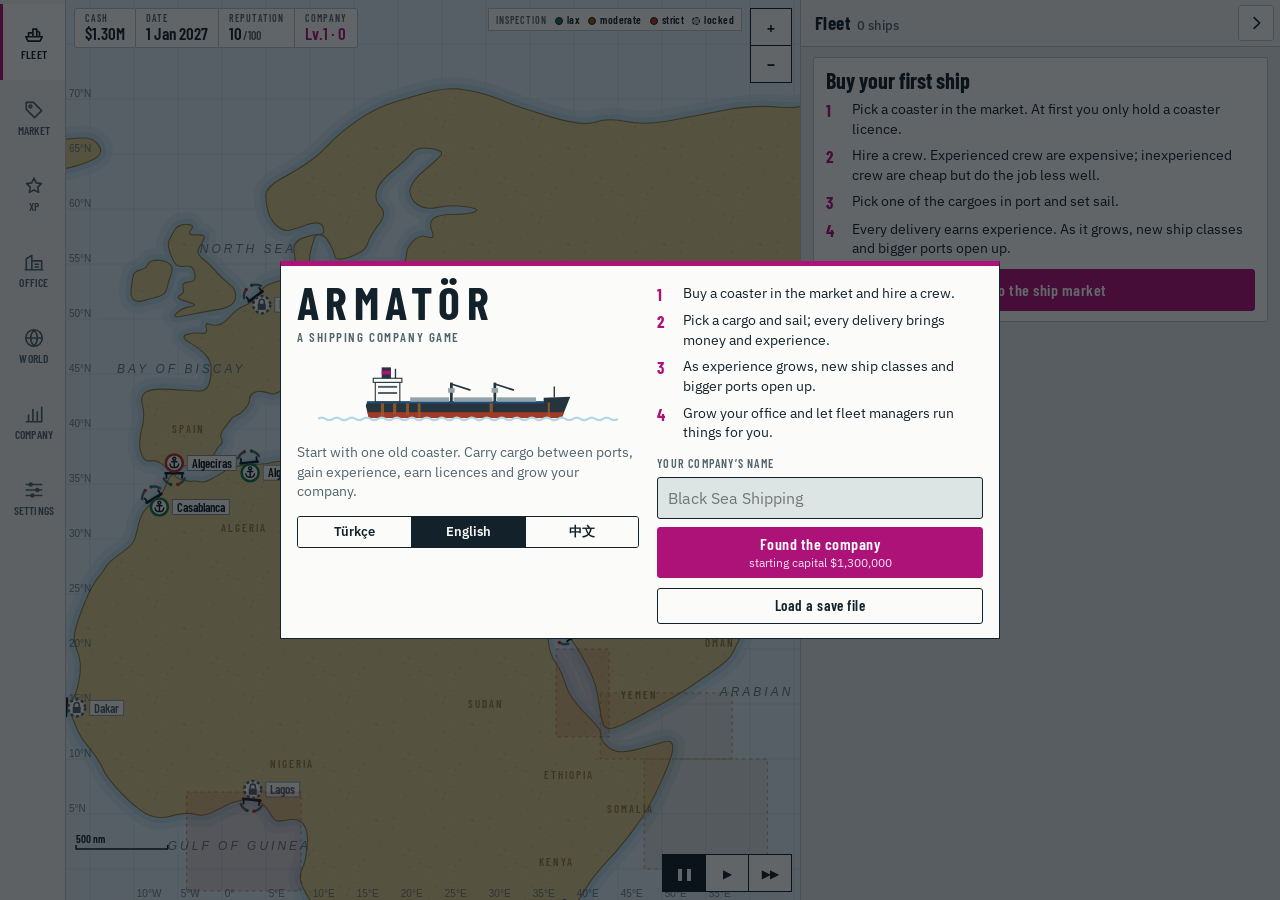
==== commit dae6ce27: "Add files via upload" ====
--- a/index.html
+++ b/index.html
@@ -394,6 +394,14 @@
 #tut .tbs{display:flex;gap:8px;align-items:center;flex-wrap:wrap;margin-top:4px}#tut .ta{flex:1;font-size:13px;font-weight:600;color:var(--mag)}
 @keyframes tutp{50%{border-color:rgba(255,255,255,.15)}}
 @media (prefers-reduced-motion:reduce){#tut .th{animation:none;transition:none}}
+/* ipucu ve görevler */
+#tip{position:absolute;left:8px;bottom:54px;right:8px;max-width:440px;z-index:3;background:var(--card);color:var(--ink);border:1px solid var(--line);border-left:4px solid var(--mag);padding:9px 11px 8px;box-shadow:0 4px 14px rgba(0,0,0,.18);font-size:13px;line-height:1.4}
+#tip b{display:block;font-size:13px}#tip b small{font-weight:400;color:var(--mute)}#tip p{margin:4px 0 6px}#tip .btns{margin:0;display:flex;flex-wrap:wrap;gap:6px}#tip .btns .btn{flex:1 1 auto;min-width:0;padding-left:10px;padding-right:10px}
+html.pwa #tip,html.rot #tip{bottom:calc(54px + var(--mb))}
+.msn{padding:6px 0;border-top:1px solid var(--line)}.msn:first-of-type{border-top:0}.msn .mt{display:flex;justify-content:space-between;gap:8px;align-items:baseline}.msn .mt .num{color:var(--ok);font-size:12px;white-space:nowrap}
+.msn.ok b{color:var(--mute);font-weight:500}.msn .bar{margin:5px 0 2px}.msn small{color:var(--mute);font-size:11px}.msn .btns{margin:6px 0 0}.msn .note{margin:6px 0 0}
+.msnc{border-left:3px solid var(--mag)}
+.prow.emp.off{opacity:.75}
 
 </style>
 </head>
@@ -410,6 +418,7 @@
     </header>
     <div id="legend"><span class="lg" data-i="insp">Denetim</span><span><i class="dot sa"></i><b data-i="lax">gevşek</b></span><span><i class="dot sb"></i><b data-i="mid">orta</b></span><span><i class="dot sc"></i><b data-i="strict">sıkı</b></span><span><i class="dot sx"></i><b data-i="locked">kilitli</b></span></div>
     <div id="toasts" aria-live="polite"></div>
+    <div id="tip" role="status" hidden></div>
     <div id="zoom"><button type="button" data-a="zin" aria-label="Yakınlaştır" data-ia="zin">+</button><button type="button" data-a="zout" aria-label="Uzaklaştır" data-ia="zout">−</button><button type="button" class="otg" data-a="oriTog" aria-label="Dikey ya da yatay düzene geç" data-ia="otg"><svg viewBox="0 0 20 20" width="20" height="20" aria-hidden="true"><g fill="none" stroke="currentColor" stroke-width="1.5" stroke-linecap="round" stroke-linejoin="round"><rect x="3" y="7.5" width="9.5" height="6" rx="1.2"/><rect x="11" y="2.5" width="5.5" height="9" rx="1.2"/><path d="M5 4.5a4 4 0 0 1 4-2M8 1.2 9.2 2.6 7.6 3.6M15.5 15.5a4 4 0 0 1-4 2.2M12.6 18.9l-1.2-1.3 1.6-1"/></g></svg></button></div>
     <button type="button" id="idlePill" data-a="nextIdle" hidden><svg viewBox="0 0 20 20" width="16" height="16" aria-hidden="true"><g fill="none" stroke="currentColor" stroke-width="1.8" stroke-linecap="round"><circle cx="10" cy="3.6" r="1.8"/><path d="M10 5.4v11.2M6 8h8M3.2 11.5c.5 3.4 3 5.1 6.8 5.1s6.3-1.7 6.8-5.1"/></g></svg><span id="idleTxt"></span></button>
     <div id="speed" role="group" aria-label="Oyun hızı" data-ia="speed"><button type="button" data-a="speed" data-v="0" aria-label="Duraklat" data-ia="s0">❚❚</button><button type="button" data-a="speed" data-v="1" aria-label="Normal hız" data-ia="s1">▶</button><button type="button" data-a="speed" data-v="2" aria-label="Hızlı" data-ia="s2">▶▶</button></div>
@@ -748,16 +757,16 @@
  s.voy={from:s.port,to,path:r.path,cum,nm:r.nm,done:0,trig,lastEv:S.day,t0:S.day,fu:0};
  if(o){S.offers[s.port]=S.offers[s.port].filter(x=>x.id!==oid);s.cargo={kind:o.kind,tons:o.tons,freight:Math.round(o.freight*frMul(s)*(by?MNEG[by.skill-1]:1)/100)*100,by:by?by.id:0,sz:o.sz,to:o.to,from:o.from,due:S.day+o.days,claim:0,t0:S.day};s.state='load';s.op=opsDays(s,o.tons);{const w1=waitAt(s.port);s.op+=w1;Object.assign(s.cargo,{lt:layTime(o),dr:demRate(s.cls),used:0,w1});}
   const c=s.cargo;logMsg(()=>L(s.name+': '+kindN(c.kind)+' '+N(c.tons)+' t, '+PORT[c.from].n+' → '+PORT[c.to].n+', navlun '+USD(c.freight),s.name+': '+kindN(c.kind)+' '+N(c.tons)+' t, '+PORT[c.from].n+' → '+PORT[c.to].n+', freight '+USD(c.freight),s.name+'：'+kindN(c.kind)+' '+N(c.tons)+'吨，'+PORT[c.from].n+' → '+PORT[c.to].n+'，运费'+USD(c.freight)));}
- else{s.cargo=null;s.state='sea';s.port=null;logMsg(()=>L(s.name+' boş olarak '+PORT[to].n+' limanına gidiyor',s.name+' sailing in ballast to '+PORT[to].n,s.name+'空载驶往'+PORT[to].n));}
+ else{if(!by)S.done.ballastGo=1;s.cargo=null;s.state='sea';s.port=null;logMsg(()=>L(s.name+' boş olarak '+PORT[to].n+' limanına gidiyor',s.name+' sailing in ballast to '+PORT[to].n,s.name+'空载驶往'+PORT[to].n));}
  S.stat.voy++;s.ack=false;resume();save();return true;}
 function idleList(){return S.ships.filter(s=>s.state==='idle'&&!s.ack&&!managed(s));}
 function resume(){if(S.speed>0)return;if(S.opt.autoPause&&idleList().length)return;S.speed=S.lastSpd||1;}
-function goIdle(s,why){s.state='idle';s.op=0;s.ack=false;s.idleAt=S.day;if(managed(s)){R();return;}maintCheck(s);
+function goIdle(s,why){s.state='idle';s.op=0;s.ack=false;s.idleAt=S.day;if(managed(s)){R();return;}tip('port');maintCheck(s);
  toast(L(s.name+': '+PORT[s.port].n+' limanında emir bekliyor',s.name+': awaiting orders at '+PORT[s.port].n,s.name+'：在'+PORT[s.port].n+'等待指令')+(why?L(' ('+why+')',' ('+why+')','（'+why+'）'):''),s.id,'warn');if(S.opt.autoPause)S.speed=0;R();save();}
 function psc(s,P){const st=P.st;
- if(s.flags.dump){s.flags.dump=0;if(Math.random()<[.05,.1,.2,.4,.6][st-1]){const fine=Math.round((60000+s.dwt*3)/1000)*1000;pay(fine,'ceza',s);addRep(-15);addRel(P.c,-10);s.state='held';s.op=5;
+ if(s.flags.dump){s.flags.dump=0;const ct=Math.random()<[.05,.1,.2,.4,.6][st-1];if(!ct)lawWhistle(s);if(ct){const fine=Math.round((60000+s.dwt*3)/1000)*1000;pay(fine,'ceza',s);addRep(-15);addRel(P.c,-10);s.state='held';s.op=5;
    pushInfo(()=>L('MARPOL ihlali: ','MARPOL violation: ','违反MARPOL公约：')+s.name,()=>L(P.n+' liman devleti kontrolü yağ kayıt defterindeki tutarsızlığı fark etti. Ceza '+USD(fine)+', gemi 5 gün tutuldu ve şirketin itibarı ağır yara aldı.','Port State Control at '+P.n+' found inconsistencies in the oil record book. Fine '+USD(fine)+'; the ship is detained for 5 days and the company’s reputation has taken a heavy blow.',P.n+'的港口国监督检查发现油类记录簿有出入。罚款'+USD(fine)+'，船舶被滞留5天，公司声誉严重受损。'));
-   logMsg(()=>L(s.name+' MARPOL ihlalinden tutuldu, ceza '+USD(fine),s.name+' detained for a MARPOL violation, fine '+USD(fine),s.name+'因违反MARPOL被滞留，罚款'+USD(fine)));return 'held';}}
+   logMsg(()=>L(s.name+' MARPOL ihlalinden tutuldu, ceza '+USD(fine),s.name+' detained for a MARPOL violation, fine '+USD(fine),s.name+'因违反MARPOL被滞留，罚款'+USD(fine)));tip('psc');lawOpen('marpol',s,fine*1.5,0.2,()=>L(P.n+' liman devleti kontrolünün raporu üzerine bayrak devleti, kaptan ve çarkçıbaşı hakkında MARPOL ihlalinden kovuşturma başlattı.','Following the Port State Control report at '+P.n+', the flag state has opened a MARPOL prosecution against the master and chief engineer.','根据'+P.n+'港口国监督的报告，船旗国对船长和轮机长提起MARPOL刑事诉讼。'));return 'held';}}
  const pI=Math.min(0.92,(PSC_P[st-1]+(s.age>20?0.12:0))*relPsc(P.id));if(Math.random()>pI)return 'none';
  const thr=PSC_T[st-1]+(TPSC[s.type]||0),score=s.cond+(sk(s,'kap')+sk(s,'cb')-6)*3+pscB(s)+rnd(-7,7)-(svOver(s)?15:0);
  if(score>=thr){if(st>=4)addRep(1);if(!managed(s))toast(L(s.name+': liman devleti denetimi temiz geçti',s.name+': passed the Port State Control inspection',s.name+'：顺利通过港口国监督检查'),s.id,'ok');return 'ok';}
@@ -769,7 +778,7 @@
   'Port State Control at '+P.n+' found serious deficiencies. The ship will be detained for '+days+' days. Fine '+USD(fine)+(fix?', mandatory repairs '+USD(fix):'')+'. Taking a ship in this condition to strictly inspected ports is expensive: get it maintained or trade to laxer ports.',
   P.n+'的港口国监督检查发现严重缺陷。船舶将被滞留'+days+'天。罚款'+USD(fine)+(fix?'，强制修理'+USD(fix):'')+'。以这种船况前往检查严格的港口代价高昂：请先维修，或改跑检查宽松的港口。'));
  logMsg(()=>L(s.name+' '+P.n+' limanında tutuldu ('+days+' gün)',s.name+' detained at '+P.n+' ('+days+' days)',s.name+'在'+P.n+'被滞留（'+days+'天）'));return 'held';}
-function arrive(s){const P=PORT[s.voy.to],v0=s.voy;s.port=P.id;s.voy=null;etsArrive(s,v0);s.hold=0;deepArrive(s);pay(portFee(s,P.id),'liman',s);logMsg(()=>L(s.name+' '+P.n+' limanına vardı',s.name+' arrived at '+P.n,s.name+'抵达'+P.n));
+function arrive(s){const P=PORT[s.voy.to],v0=s.voy;s.port=P.id;s.voy=null;etsArrive(s,v0);lawArrive(s,P);quayRoll(s,P);s.hold=0;deepArrive(s);pay(portFee(s,P.id),'liman',s);logMsg(()=>L(s.name+' '+P.n+' limanına vardı',s.name+' arrived at '+P.n,s.name+'抵达'+P.n));
  if(P.c==='IR'&&S.pol.cr.hormuz)addRel('US',-2);
  if(s.morale<30&&Math.random()<0.4){const rs=ROLES.filter(r=>s.crew[r.k]);if(rs.length){const r=pick(rs),p=s.crew[r.k];delete s.crew[r.k];
   toast(L(p.name+' ('+r.n+') moral bozukluğundan istifa etti',p.name+' ('+r.n+') resigned over low morale',p.name+'（'+r.n+'）因士气低落辞职'),s.id,'bad');logMsg(()=>L(s.name+': '+r.n+' '+p.name+' istifa etti',s.name+': '+r.n+' '+p.name+' resigned',s.name+'：'+r.n+p.name+'辞职'));}}
@@ -778,7 +787,9 @@
  if(res!=='held'&&P.st===1&&Math.random()<0.06)evBribe(s,P);
  R();}
 function completeCargo(s){const c=s.cargo,late=Math.max(0,S.day-c.due);let pen=0;if(late>0.5)pen=Math.min(0.4,0.02*Math.ceil(late))*c.freight;
- const cr=(c.claim||0)+(Math.random()<Math.max(0.02,0.14-0.028*sk(s,'zab'))?rnd(0.03,0.08):0),claim=cr*c.freight,net=Math.round(c.freight-pen-claim);
+ const cr=(c.claim||0)+(Math.random()<Math.max(0.02,0.14-0.028*sk(s,'zab'))?rnd(0.03,0.08):0);let claim=cr*c.freight;
+ if(claim>25000&&Math.random()<0.5){const a=claim*1.4,kn=kindN(c.kind),Pn=PORT[c.to].n;lawOpen('cargo',s,a,0.45+0.05*sk(s,'zab'),()=>L(Pn+' limanında alıcı, '+kn+' yükünün hasarlı teslim edildiğini söyleyerek tazminat davası açtı.','At '+Pn+' the receiver has sued, saying the '+kn+' cargo was delivered damaged.','在'+Pn+'，收货人起诉称'+kn+'货物交付时已受损。'));claim=0;}
+ const net=Math.round(c.freight-pen-claim);
  earn(net,'navlun');const prof=Math.round(net-(s.vc||0));s.vc=0;addRel(PORT[c.to].c,late>0.5?-1:0.6);addRel(PORT[c.from].c,0.3);
  if(c.by){const m=S.staff.find(x=>x.id===c.by);if(m){m.stat.voy++;m.stat.profit+=prof;if(late>0.5)m.stat.late++;m.stat.hist.unshift({n:s.name,k:c.kind,f:c.from,t:c.to,p:prof});if(m.stat.hist.length>8)m.stat.hist.length=8;}}
  S.stat.cargo++;S.stat.tons+=c.tons;addRep(late>0.5?-2:({X:0.5,S:0.6,M:1,L:1.5}[c.sz]+(PORT[c.to].st>=4?0.5:0)));const gx=voyXP(c,late>0.5);c.xp=gx;
@@ -791,7 +802,7 @@
    başlık, metin ve seçenekler kapanış olarak verilir; olay kaydedilmeden önce üç dile çevrilir */
 const OK3=()=>L('Tamam','OK','好的');
 function evText(ev){ev.title=LX(ev.title);ev.body=LX(ev.body);ev.opts=ev.opts.map(o=>({l:LX(o.l),s:LX(o.s)}));return ev;}
-function pushEv(ev){evText(ev);const a=S.auto[ev.k];
+function pushEv(ev){if(ev.k!=='info'&&ev.k!=='lvl')tip('ev');evText(ev);const a=S.auto[ev.k];
  if(a!==undefined&&ev.k!=='over'&&ev.k!=='pol'){const i=Math.min(a,ev.opts.length-1);
   if(ev.k==='info'||ev.k==='lvl'){toast(tx(ev.title),ev.sid,ev.k==='lvl'?'ok':'bad');logMsg(()=>tx(ev.title)+'. '+tx(ev.body));}
   else toast(tx(ev.title)+': '+tx(ev.opts[i].l)+L(' (otomatik)',' (automatic)','（自动）'),ev.sid);applyEv(ev,i);return;}
@@ -800,14 +811,14 @@
 function evBribe(s,P){const amt=Math.round((1200+s.dwt*0.05)/100)*100;pushEv({k:'bribe',sid:s.id,title:()=>L('Limanda ek ödeme talebi: ','Request for an extra payment in port: ','港口索要额外费用：')+s.name,
  body:()=>L(P.n+' limanında bir görevli, evrak işlerini “hızlandırmak” için '+USD(amt)+' istiyor. Ödenmezse işlemler ağırdan alınacak.','An official at '+P.n+' wants '+USD(amt)+' to “speed up” the paperwork. If you don’t pay, things will move slowly.',P.n+'的一名官员索要'+USD(amt)+'来“加快”办理手续。不付的话，手续会被拖延。'),d:{amt},
  opts:[{l:()=>L('Öde, iş yürüsün','Pay and keep things moving','付钱，让事情顺利进行'),s:()=>USD(amt)+L(' · gecikme olmaz · duyulursa itibar zedelenir',' · no delay · reputation suffers if it gets out',' · 不会延误 · 若传出去会损害声誉')},{l:()=>L('Reddet','Refuse','拒绝'),s:()=>L('2 gün gecikme · itibar artar','2-day delay · reputation improves','延误2天 · 声誉提升')}]});}
-function evBreakdown(s){const major=Math.random()<0.15+Math.max(0,70-s.cond)/200,sev=major?2.5:1,avg=(sk(s,'cb')+sk(s,'c2'))/2,pOk=clamp(0.22+0.14*avg-(major?0.2:0),0.1,0.95),
+function evBreakdown(s){tip('bd');const major=Math.random()<0.15+Math.max(0,70-s.cond)/200,sev=major?2.5:1,avg=(sk(s,'cb')+sk(s,'c2'))/2,pOk=clamp(0.22+0.14*avg-(major?0.2:0),0.1,0.95),
  svc=Math.round((9000+s.dwt*0.9)*sev/100)*100,parts=Math.round((1500+s.dwt*0.1)*sev/100)*100,v=s.voy,bi=ri(0,BD3.length-1),pct=Math.floor(v.done/v.nm*100);
  s.state='broken';s.op=99;s.cond=Math.max(15,s.cond-0.5);v.lastEv=S.day;
  pushEv({k:'bd',sid:s.id,title:()=>(major?L('Ciddi arıza: ','Major breakdown: ','严重故障：'):L('Arıza: ','Breakdown: ','故障：'))+s.name,
   body:()=>BD3[bi][LI]+L('. Gemi '+PORT[v.from].n+' – '+PORT[v.to].n+' seferinde, yolun %'+pct+' noktasında sürükleniyor.','. The ship is drifting '+pct+'% of the way through the '+PORT[v.from].n+'–'+PORT[v.to].n+' voyage.','。船舶在'+PORT[v.from].n+'至'+PORT[v.to].n+'航次中、航程'+pct+'%处漂航。'),d:{pOk,svc,parts,sev,avg},
   opts:[{l:()=>L('Kendi mürettebatım tamir etsin','Let my crew fix it','让我的船员自己修'),s:()=>L('Parça ','Parts ','零件')+USD(parts)+L(' · başarı ihtimali ',' · chance of success ',' · 成功率')+PC(Math.round(pOk*100))},
    {l:()=>L('Servis çağır','Call a service team','叫维修服务'),s:()=>USD(svc)+' · '+D1(1.5*sev)+L(' gün · garantili',' days · guaranteed','天 · 保证修好')}]});}
-function evStorm(s){const v=s.voy;v.lastStorm=S.day;v.lastEv=S.day;const pOk=clamp(0.3+0.13*sk(s,'kap')+(up(s,'nav')?0.2:0),0.2,0.97),delay=Math.round(rnd(0.8,2)*10)/10,kn=s.crew.kap?s.crew.kap.name:'';
+function evStorm(s){tip('storm');const v=s.voy;v.lastStorm=S.day;v.lastEv=S.day;const pOk=clamp(0.3+0.13*sk(s,'kap')+(up(s,'nav')?0.2:0),0.2,0.97),delay=Math.round(rnd(0.8,2)*10)/10,kn=s.crew.kap?s.crew.kap.name:'';
  pushEv({k:'storm',sid:s.id,title:()=>L('Fırtına uyarısı: ','Storm warning: ','风暴预警：')+s.name,body:()=>(v.wxn?v.wxn+'. ':'')+L('Rota üzerinde 9 bofor fırtına bekleniyor. Kaptan '+(kn?kn+' ':'')+'talimat bekliyor.','A force 9 gale is forecast on the route. '+(kn?'Captain '+kn:'The captain')+' is waiting for instructions.','航线上预计有9级大风。船长'+kn+'正在等待指示。'),d:{pOk,delay},
   opts:[{l:()=>L('Rotayı değiştir','Change course','改变航线'),s:()=>L('+'+D1(delay)+' gün gecikme · güvenli','+'+D1(delay)+' days delay · safe','延误'+D1(delay)+'天 · 安全')},{l:()=>L('Rotada kal','Stay on course','保持航线'),s:()=>L('%'+Math.round(pOk*100)+' ihtimalle sorunsuz · aksi halde hasar',Math.round(pOk*100)+'% chance of no trouble · otherwise damage',Math.round(pOk*100)+'%的概率平安无事 · 否则会受损')}]});}
 function evBilge(s){s.voy.lastEv=S.day;const slop=Math.round((2500+s.dwt*0.15)/100)*100,pFix=clamp(0.2+0.15*sk(s,'c2'),0.2,0.95);
@@ -886,7 +897,7 @@
   case 'tc':tcStep(s,d);break;
  }}
 function newDay(){const day=Math.floor(S.day);
- PORTS.forEach(p=>fillOffers(p.id));corpDay(day);deepDay(day);deep2Day(day);deep3Day(day);
+ PORTS.forEach(p=>fillOffers(p.id));corpDay(day);deepDay(day);deep2Day(day);deep3Day(day);deep4Day(day);
  if(day-S.fuelDay>=10){S.fuelDay=day;S.fuelIdx=clamp(S.fuelIdx*rnd(0.93,1.08),0.75,1.35);}
  if(day-S.mktDay>=45){genMarket();toast(L('Gemi pazarına yeni ilanlar geldi','New listings in the ship market','船舶市场有新挂牌'));R();}
  if(day-S.poolDay>=30)refreshPool();
@@ -903,10 +914,11 @@
 const FLEETS=[{k:'koster',n:'',sh:'',cls:['koster']},{k:'gcargo',n:'',sh:'',cls:['gcargo']},{k:'bulk',n:'',sh:'',cls:['handy','supra','pmax']},{k:'tank',n:'',sh:'',cls:['ctank','mr','afra']},{k:'box',n:'',sh:'',cls:['feeder','cbox']},{k:'roro',n:'',sh:'',cls:['pctc']},{k:'gas',n:'',sh:'',cls:['lng']}];
 const FLEET3={koster:[['Koster filosu','Coaster fleet','沿海货船船队'],['Koster','Coaster','沿海货船']],gcargo:[['Genel kargo filosu','General cargo fleet','杂货船船队'],['Genel kargo','General cargo','杂货船']],bulk:[['Dökme yük filosu','Bulk carrier fleet','散货船队'],['Dökme yük','Bulk','散货']],tank:[['Tanker filosu','Tanker fleet','油轮船队'],['Tanker','Tanker','油轮']],box:[['Konteyner filosu','Container fleet','集装箱船队'],['Konteyner','Container','集装箱']],roro:[['Ro-Ro filosu','Ro-Ro fleet','滚装船队'],['Ro-Ro','Ro-Ro','滚装']],gas:[['LNG filosu','LNG fleet','LNG船队'],['LNG','LNG','LNG']]};
 const FLEETOF={},FLEET={};FLEETS.forEach(f=>{FLEET[f.k]=f;f.cls.forEach(c=>FLEETOF[c]=f.k);});
-const SROLE={mgr:{n:'',base:6500,d:''},insp:{n:'',base:7000,d:''},dip:{n:'',base:7500,d:''}};
+const SROLE={mgr:{n:'',base:6500,d:''},insp:{n:'',base:7000,d:''},dip:{n:'',base:7500,d:''},law:{n:'',base:8000,d:''}};
 const SROLE3={
  mgr:[['Filo müdürü','Fleet manager','船队经理'],['Filosundaki gemilere yük bulur, ikmali yapar ve sefere çıkarır. İyisi kârlı iş bağlar, kötüsü zarar ettirir. Becerisi özgeçmişten tam anlaşılmaz; yaptığı işlere bak.','Finds cargo for the ships in the fleet, arranges supplies and sends them to sea. A good one closes profitable deals, a bad one loses you money. The CV doesn’t really show skill; judge by results.','为船队中的船舶寻找货源、安排补给并派船出航。好的经理能谈成赚钱的生意，差的会让你亏钱。简历看不出真实能力，要看实际业绩。']],
  insp:[['Makine enspektörü','Technical superintendent','机务主管'],['Gemilerin durumunu izler, bakım zamanı gelince sana sorar. İyisi sorunu erken görür, arızayı azaltır ve bakımı ucuza bağlar.','Monitors the ships’ condition and asks you when maintenance is due. A good one spots trouble early, reduces breakdowns and gets maintenance done cheaply.','监控船舶状况，到了维修时间会征求你的意见。好的机务主管能及早发现问题、减少故障，并以较低成本完成维修。']],
+ law:[['Hukuk müşaviri','Legal counsel','法律顾问'],['Şirkete açılan davaları yürütür. İyisi mahkemede kazanma şansını artırır, uzlaşmaları ucuzlatır ve avukatlık masrafını düşürür. Müşavir yoksa her dava dışarıdan pahalı bir büroya gider.','Handles lawsuits against the company. A good one improves your chances in court, makes settlements cheaper and cuts legal fees. Without counsel every case goes to an expensive outside firm.','负责公司的诉讼案件。好的法律顾问能提高胜诉几率、降低和解金额并减少律师费。没有顾问时，每个案件都要交给昂贵的外部律所。']],
  dip:[['Dış ilişkiler müdürü','External relations manager','对外关系经理'],['Ülkelerle ilişkileri yürütür. İlişki kazanımlarını artırır, ticaret heyetlerini ucuzlatır.','Handles relations with countries. Increases relation gains and makes trade delegations cheaper.','负责与各国的关系。提高关系增幅，并降低贸易代表团的费用。']]};
 const HQ=[null,
  {n:'',slots:1,cost:0,nw:0,rent:1500,d:''},
@@ -935,6 +947,8 @@
  sar:[['İmdat çağrısı','Distress call','求救信号'],[['yardıma gidilsin','go and help','前往救援'],['sahil güvenliğe bildirilsin','alert the coast guard','通知海岸警卫队']]],
  ga:[['Kaza masrafı','Casualty costs','事故费用'],[['müşterek avarya','general average','共同海损'],['masraf üstlenilsin','bear the cost','承担费用']]],
  grad:[['Kadet mezuniyeti','Cadet graduation','实习生结业'],[['gemide başlasın','start on board','在船任职'],['acentede beklesin','wait at the agency','在中介待命']]],
+ case:[['Davalar','Lawsuits','诉讼'],[['uzlaşılsın','settle','和解'],['mahkemeye gidilsin','go to court','诉诸法庭'],['müşavir karar versin','counsel decides','顾问决定']]],
+ arrest:[['Gemi tutuklaması','Ship arrest','船舶扣押'],[['teminat yatırılsın','post security','提供担保'],['uzlaşılsın','settle','和解']]],
  svy:[['Sörvey önerisi','Survey proposal','检验建议'],[['yaptırılsın','do it','执行'],['sonraya kalsın','later','以后再说']]],
  poach:[['Rakiplerin personel teklifi','Rivals poaching crew','对手挖角船员'],[['teklif eşlensin','match the offer','跟进报价'],['%15 zam teklif edilsin','offer a 15% raise','提出加薪15%'],['gitmesine izin verilsin','let them go','让他走']]],
  war:[['Navlun savaşı','Freight war','运费战'],[['fiyat kırılsın','cut prices','降价'],['çekilinsin','pull out','退出']]],
@@ -945,20 +959,20 @@
 function initCorp(){S.hq=S.hq||1;S.staff=S.staff||[];S.fleet=S.fleet||{};FLEETS.forEach(f=>{if(!S.fleet[f.k])S.fleet[f.k]={open:true,crew:'cheap'};});
  S.rel=S.rel||{};Object.keys(CNAME).forEach(c=>{if(S.rel[c]===undefined)S.rel[c]=c==='TR'?65:Math.round(rnd(44,58));});
  S.ban=S.ban||{};S.boy=S.boy||{};S.auto=S.auto||{};S.dipCd=S.dipCd||{};S.pol=S.pol||{next:S.day+rnd(25,45),cr:{},last:{},n:0};S.lastSpd=S.lastSpd||1;
- if(!S.spool)refreshStaff();initProg();PORTS.forEach(p=>{if(!S.offers[p.id]){S.offers[p.id]=[];fillOffers(p.id);}});setRouting();initDeep();initDeep2();initDeep3();}
+ if(!S.spool)refreshStaff();initProg();PORTS.forEach(p=>{if(!S.offers[p.id]){S.offers[p.id]=[];fillOffers(p.id);}});setRouting();initDeep();initDeep2();initDeep3();initDeep4();}
 function setRouting(){RTc=(S&&((S.pol&&S.pol.cr.redsea&&S.pol.cr.redsea.mode===0)||(S.rpol&&S.rpol.avoid)))?RT2:RT;}
 
 /* ---------- çalışanlar ---------- */
 function mkStaff(role){const skill=rndSkill(),nat=wpick(NATS,NATW),[f,l]=NAMES[nat],fn=pick(f),ln=pick(l),tier=Math.random()<0.65?(skill>=4?'hi':skill<=2?'lo':'mid'):pick(['hi','mid','lo']);
  return {id:S.nid++,role,skill,nat,name:nat==='CN'?ln+' '+fn:fn+' '+ln,exp:clamp(skill*4+ri(-5,5),0,32),cv:pick(CV[tier]),wage:Math.round(SROLE[role].base*(0.55+0.22*skill)*rnd(0.85,1.2)/50)*50,stat:{voy:0,profit:0,late:0,det:0,jobs:0,hist:[]}};}
-function refreshStaff(){S.spool={mgr:[],insp:[],dip:[]};for(let i=0;i<5;i++)S.spool.mgr.push(mkStaff('mgr'));for(let i=0;i<3;i++){S.spool.insp.push(mkStaff('insp'));S.spool.dip.push(mkStaff('dip'));}S.spoolDay=Math.floor(S.day);}
+function refreshStaff(){S.spool={mgr:[],insp:[],dip:[],law:[]};for(let i=0;i<5;i++)S.spool.mgr.push(mkStaff('mgr'));for(let i=0;i<3;i++){S.spool.insp.push(mkStaff('insp'));S.spool.dip.push(mkStaff('dip'));S.spool.law.push(mkStaff('law'));}S.spoolDay=Math.floor(S.day);}
 const staffOf=(role,fleet)=>S.staff.find(x=>x.role===role&&(role!=='mgr'||x.fleet===fleet));
 const inspector=()=>staffOf('insp'),diplomat=()=>staffOf('dip');
 function mgrOf(s){return staffOf('mgr',FLEETOF[s.cls]);}
 function managed(s){return !s.manual&&!!mgrOf(s);}
 function fireStaff(id){const i=S.staff.findIndex(x=>x.id===id);if(i<0)return;const m=S.staff[i];pay(m.wage,'ofis');S.staff.splice(i,1);
  logMsg(()=>L(m.name+' ('+SROLE[m.role].n+') işten çıkarıldı',m.name+' ('+SROLE[m.role].n+') dismissed',m.name+'（'+SROLE[m.role].n+'）被解雇'));}
-function hireStaff(role,pid,fleet){const pool=S.spool[role],i=pool.findIndex(x=>x.id===pid);if(i<0)return false;const cur=staffOf(role,fleet);
+function hireStaff(role,pid,fleet){if(role==='mgr'&&!mgrUnl()){toast(L('Filo müdürü '+MGRN+' teslimattan sonra açılır','Fleet managers open after '+MGRN+' deliveries','完成'+MGRN+'次交货后可任命船队经理'),'','bad');return false;}const pool=S.spool[role],i=pool.findIndex(x=>x.id===pid);if(i<0)return false;const cur=staffOf(role,fleet);
  if(!cur&&S.staff.length>=HQ[S.hq].slots){toast(L('Kadro dolu. Daha büyük bir binaya taşınman gerekiyor.','No free positions. You need to move to a bigger building.','编制已满，需要搬到更大的办公楼。'),'','bad');return false;}
  const m=pool[i];if(!canPay(m.wage)){toast(L('İmza parası için nakit yetmiyor','Not enough cash for the signing bonus','现金不足以支付签约金'),'','bad');return false;}
  if(cur)fireStaff(cur.id);pool.splice(i,1);pool.push(mkStaff(role));pay(m.wage,'ofis');m.since=Math.floor(S.day);if(role==='mgr')m.fleet=fleet;S.staff.push(m);
@@ -1208,7 +1222,7 @@
  const mc=s.type==='lng'?70:s.type==='tank'?65:55;if(s.cond<mc)return L('kiracı en az %'+mc+' durum istiyor','the charterer wants at least '+mc+'% condition','租家要求船况至少'+mc+'%');
  if(S.rep<TCREP[s.cls])return L('itibar '+TCREP[s.cls]+' gerekli','reputation '+TCREP[s.cls]+' required','需要声誉'+TCREP[s.cls]);
  if(s.svD-S.day<o.mo*30+10)return L('klas sörveyi kiralama süresine denk geliyor, önce sörveyi yaptır','the class survey falls due during the charter; do the survey first','船级检验将在租期内到期，请先完成检验');return '';}
-function tcFix(sid,oid){const s=S.ships.find(x=>x.id===sid),o=S.tco.find(x=>x.id===oid);if(!s||!o)return false;const w=tcWhy(s,o);if(w){toast(w,s.id,'bad');return false;}
+function tcFix(sid,oid){S.done.tcDone=1;const s=S.ships.find(x=>x.id===sid),o=S.tco.find(x=>x.id===oid);if(!s||!o)return false;const w=tcWhy(s,o);if(w){toast(w,s.id,'bad');return false;}
  const rate=tcRate(s,o);S.tco=S.tco.filter(x=>x!==o);if(s.prov<60){pay((60-s.prov)*provRate(s),'kumanya',s);s.prov=60;}s.state='tc';s.op=0;s.ack=false;s.tc={who:o.who,rate,mo:o.mo,end:S.day+o.mo*30,t0:S.day,off:0,offT:0,earned:0,xpa:0,stay:rnd(1,2)};
  logMsg(()=>L(s.name+', '+o.who+' firmasına '+o.mo+' aylığına kiralandı: günlük '+USD(rate),s.name+' fixed on a '+o.mo+'-month time charter to '+o.who+': '+USD(rate)+' a day',s.name+'以期租方式租给'+o.who+'，租期'+o.mo+'个月：日租金'+USD(rate)));
  toast(L(s.name+' kiralandı',s.name+' is on charter',s.name+'已出租'),s.id,'ok');fillTC();resume();save();return true;}
@@ -1235,7 +1249,7 @@
 function svInfo(s){const P=s.port?PORT[s.port]:null;if(!P||!P.yard)return null;const base=(6000+s.dwt*0.5)*P.yard*inspCf();
  if(s.svK==='ozel'){const d=dockInfo(s),steel=s.cond<65?Math.round((65-s.cond)*ppCost(s)*2):0;return {cost:Math.round((d.cost+base*1.2+steel)/100)*100,steel,days:Math.round(10+(steel?3:0)),to:maxCond(s)};}
  return {cost:Math.round(base*0.9/100)*100,steel:0,days:3,to:Math.min(maxCond(s),Math.max(s.cond,s.cond+4))};}
-function doSurvey(s){if(s.state!=='idle'||!svOpen(s))return false;const f=svInfo(s);if(!f){toast(L('Sörvey tersaneli bir limanda yapılır','Surveys are done at a port with a shipyard','检验须在有船厂的港口进行'),'','bad');return false;}
+function doSurvey(s){if(s.state!=='idle'||!svOpen(s))return false;S.done.svy=1;const f=svInfo(s);if(!f){toast(L('Sörvey tersaneli bir limanda yapılır','Surveys are done at a port with a shipyard','检验须在有船厂的港口进行'),'','bad');return false;}
  if(!canPay(f.cost)){toast(L('Sörvey için nakit yetmiyor','Not enough cash for the survey','现金不足，无法检验'),'','bad');return false;}
  pay(f.cost,'bakım',s);s.state='maint';s.op=f.days;s.maintTo=Math.max(s.cond,f.to);s.svP=s.svK;s.ack=false;const k=s.svK;
  logMsg(()=>L(s.name+': klas '+svName(k)+' başladı, '+USD(f.cost)+(f.steel?' (sac yenileme dahil)':''),s.name+': class '+svName(k)+' started, '+USD(f.cost)+(f.steel?' (incl. steel renewal)':''),s.name+'：开始船级'+svName(k)+'，'+USD(f.cost)+(f.steel?'（含换板）':'')));resume();save();return true;}
@@ -1316,7 +1330,7 @@
  if(S.pw&&S.pw.mode===1){PORTS.filter(p=>p.c===S.pw.c).forEach(p=>{if(S.offers[p.id])S.offers[p.id]=S.offers[p.id].slice(0,4);});}
  if(Math.floor(day/30)!==S.rivM){S.rivM=Math.floor(day/30);rivMonth();S.tcIdx=clamp(S.tcIdx*rnd(0.95,1.06),0.8,1.25);}
  if(day>=S.rivNext&&!S.ev.some(e=>['poach','war','take'].includes(e.k))){S.rivNext=day+ri(55,110);rivEvent();}}
-function deepEv(ev,i,s,d){if(deep3Ev(ev,i,s,d))return;switch(ev.k){
+function deepEv(ev,i,s,d){if(deep3Ev(ev,i,s,d)||lawEv(ev,i,s,d))return;switch(ev.k){
  case 'svy':if(s){if(i===0)doSurvey(s);}return true;
  case 'poach':{let rk=d.rk;const sh=S.ships.find(x=>x.crew[rk]&&x.crew[rk].id===d.pid);if(!sh)return true;const p=sh.crew[rk],r=riv(d.rid),nm=r?r.n:'';
   if(i===0){p.wage=d.w;p.loy=Math.min(100,p.loy+10);toast(L(p.name+' kalıyor',p.name+' is staying',p.name+'留下了'),sh.id,'ok');}
@@ -1352,7 +1366,7 @@
 function nbDays(y,cls){const big=CLS[cls].base>=30e6?1.12:CLS[cls].base<10e6?0.75:1;return Math.round(y.mo*30*big);}
 function nbWhy(y,cls){if(coLv()<y.lv)return L('şirket seviyesi '+y.lv+' gerekli','company level '+y.lv+' required','需要公司等级'+y.lv);if(!licOk(cls))return L('ruhsat yok: ','no licence: ','没有执照：')+licTxt(cls);
  if(S.ships.length+S.nb.length>=shipCap())return L('ofis kapasitesi dolu (siparişler de sayılır)','office capacity is full (orders count too)','办公室容量已满（订单也计入）');return '';}
-function nbOrder(yk,cls,o,name){const y=YARD(yk),w=nbWhy(y,cls);if(w){toast(w,'','bad');return null;}const price=nbPrice(y,cls,o),dep=Math.round(price*0.2);
+function nbOrder(yk,cls,o,name){const y=YARD(yk),w=nbWhy(y,cls);if(w){toast(w,'','bad');return null;}S.done.nbDone=1;const price=nbPrice(y,cls,o),dep=Math.round(price*0.2);
  if(!canPay(dep)){toast(L('Peşinat için nakit yetmiyor','Not enough cash for the down payment','现金不足以支付首付'),'','bad');return null;}
  const type=CLS[cls].t,nm=(name||'').replace(/\s+/g,' ').trim().slice(0,22),days=nbDays(y,cls)+ri(-10,25);
  pay(dep,'gemi');const n={id:S.nid++,yard:yk,cls,type,o:{eco:!!(o&&o.eco),scr:!!(o&&o.scr),imo:!!(o&&o.imo&&type==='box'),lngf:!!(o&&o.lngf)},name:nm.length>=2?shipPre(type)+nm:shipName(type),price,paid:dep,t0:Math.floor(S.day),due:Math.floor(S.day)+days,half:0};S.nb.push(n);
@@ -1421,7 +1435,8 @@
 function demRate(cls){return Math.round((TCH[cls]||5000)*1.1/100)*100;}
 function waitAt(pid){if(hasTerm(pid))return 0;return Math.round(cong(pid)*rnd(0.5,1.2)*10)/10;}
 function layCalc(c){const dif=c.lt-(c.used||0);return dif<0?-dif*c.dr:-dif*c.dr*0.5;}
-function laySettle(s){const c=s.cargo;if(!c||c.lt===undefined)return 0;const v=Math.round(layCalc(c)/100)*100,u=c.used||0,lt=c.lt;if(!v)return 0;
+function laySettle(s){const c=s.cargo;if(!c||c.lt===undefined)return 0;const v=Math.round(layCalc(c)/100)*100,u=c.used||0,lt=c.lt;if(!v)return 0;tip('lay');
+ if(v>40000&&Math.random()<0.25){const Pn=PORT[c.to].n;lawOpen('dem',s,v,0.62,()=>L(s.name+' '+Pn+' limanında laytime’ı aştı ama kiracı demurajı ödemeyi reddediyor; gecikmenin gemiden kaynaklandığını iddia ediyor.',s.name+' went over laytime at '+Pn+', but the charterer refuses to pay demurrage, claiming the delay was the ship’s fault.',s.name+'在'+Pn+'超出装卸时间，但租船人拒付滞期费，声称延误是船方造成的。'));return 0;}
  if(v>0)earn(v,'demuraj');else pay(-v,'demuraj',s);
  logMsg(()=>v>0?L(s.name+': demuraj '+USD(v)+' (laytime '+D1(lt)+' gün, kullanılan '+D1(u)+')',s.name+': demurrage '+USD(v)+' (laytime '+D1(lt)+' days, used '+D1(u)+')',s.name+'：滞期费'+USD(v)+'（装卸时间'+D1(lt)+'天，实用'+D1(u)+'天）'):L(s.name+': dispeç '+USD(-v)+' ödendi (laytime '+D1(lt)+' gün, kullanılan '+D1(u)+')',s.name+': despatch of '+USD(-v)+' paid (laytime '+D1(lt)+' days, used '+D1(u)+')',s.name+'：支付速遣费'+USD(-v)+'（装卸时间'+D1(lt)+'天，实用'+D1(u)+'天）'));return v;}
 
@@ -1453,7 +1468,7 @@
 const ciiOf=s=>s.cii===undefined?2:s.cii;
 function ciiMul(s){return [1.04,1.02,1,0.96,0.9][ciiOf(s)];}
 function ciiBanned(s){return ciiOf(s)===4;}
-function ciiYear(){const y=gameYear()-1,A=[0,0,0,0,0];for(const s of S.ships){const b=ciiBand(ciiRatio(s,y));s.cii=b;s.ciiY=y;s.cf=0;s.cd=0;s.sdy=0;s.sly=0;A[b]++;}
+function ciiYear(){tip('cii');const y=gameYear()-1,A=[0,0,0,0,0];for(const s of S.ships){const b=ciiBand(ciiRatio(s,y));s.cii=b;s.ciiY=y;s.cf=0;s.cd=0;s.sdy=0;s.sly=0;A[b]++;}
  if(!S.ships.length)return;const ban=S.ships.filter(ciiBanned).map(s=>s.name);
  pushInfo(()=>L(y+' karbon notları',y+' carbon ratings',y+'年碳强度评级'),()=>L('Gemilerinin '+y+' yılı karbon yoğunluğu notları (CII): '+CIIB.map((b,i)=>A[i]?b+' '+A[i]:'').filter(Boolean).join(', ')+'. A ve B notlu gemilere yük sahipleri biraz fazla öder, D ve E notlulara daha az. '+(ban.length?ban.join(', ')+' E notu yüzünden Avrupa Birliği limanlarına giremez. ':'')+'Kurallar her yıl yaklaşık %2 sıkılaşıyor; ekonomik seyir, makine revizyonu ve yeni gemiler notu iyileştirir.',
   'Your ships’ carbon intensity ratings (CII) for '+y+': '+CIIB.map((b,i)=>A[i]?b+' '+A[i]:'').filter(Boolean).join(', ')+'. Cargo owners pay a little more for A and B ships and less for D and E. '+(ban.length?ban.join(', ')+' cannot enter EU ports because of an E rating. ':'')+'The rules tighten by about 2% a year; slow steaming, engine overhauls and new ships improve the rating.',
@@ -1522,7 +1537,7 @@
   if(Math.floor(lf)===0&&!managed(s))toast(L(s.name+': '+ROLE[r.k].n.toLocaleLowerCase('tr')+' '+p.name+' sözleşmesi doldu',s.name+': '+p.name+' ('+ROLE[r.k].n.toLowerCase()+') has finished the contract',s.name+'：'+ROLE[r.k].n+p.name+'合同期满'),s.id,'warn');
   if(lf<0){s.morale=Math.max(0,s.morale-0.35);p.loy=Math.max(0,p.loy-0.1);}}
   if(s.port&&crewAir(s.port)&&managed(s)&&dueCrew(s).length)crewChangeAll(s);
-  if(s.port&&s.state!=='sea'){for(const r of ROLES){const p=s.crew[r.k];if(p&&ceLeft(p)<-45){const c=travelCost(p,s.port)*2+10000;pay(c,'ceza',s);addRep(-2);delete s.crew[r.k];S.leave.push({p,back:Math.floor(S.day)+120});p.loy=20;
+  if(s.port&&s.state!=='sea'){for(const r of ROLES){const p=s.crew[r.k];if(p&&ceLeft(p)<-45){const c=travelCost(p,s.port)*2+10000;pay(c,'ceza',s);addRep(-2);delete s.crew[r.k];if(Math.random()<0.5){const pn=p.name;lawOpen('crew',s,p.wage*rnd(4,7)+15000,0.25,()=>L(pn+', sözleşmesi bittiği hâlde gemide tutulduğu için ücret ve tazminat davası açtı.',pn+' has sued for wages and compensation after being kept on board past the end of the contract.',pn+'因合同期满后仍被留在船上，起诉索要工资和赔偿。'));}S.leave.push({p,back:Math.floor(S.day)+120});p.loy=20;
    pushInfo(()=>L('Personel gemiyi terk etti: ','Crew walked off: ','船员离船：')+s.name,()=>L(p.name+' ('+ROLE[r.k].n+') sözleşmesi 45 günden fazla uzatıldığı için ITF’ye şikâyette bulundu ve gemiden ayrıldı. Ceza ve dönüş masrafı '+USD(c)+'. Yerine personel ata.',p.name+' ('+ROLE[r.k].n.toLowerCase()+') complained to the ITF after being kept on more than 45 days past the contract, and left the ship. Fine and repatriation '+USD(c)+'. Hire a replacement.',p.name+'（'+ROLE[r.k].n+'）因合同超期45天以上向国际运输工人联合会投诉并离船。罚款和遣返费用'+USD(c)+'。请招募替补。'));}}}}
  for(const l of S.leave.slice()){if(S.day>=l.back){S.leave.splice(S.leave.indexOf(l),1);const p=l.p;if(p.loy>=45){p.ret=1;p.poolT=S.day;S.pool.push(p);}}}
  S.pool=S.pool.filter(p=>!((p.own||p.ret)&&p.poolT!==undefined&&S.day-p.poolT>180));}
@@ -1543,7 +1558,7 @@
   if(ok){earn(d.rw,'kurtarma');pushInfo(()=>L('Kurtarma başarılı','Rescue successful','救援成功'),()=>L(s.name+' mürettebatı '+d.nm+' gemisindeki '+d.crew+' kişiyi kurtardı ve gemiyi yedeğe alıp limana çekti. Kurtarma ödülü '+USD(d.rw)+'.','The crew of '+s.name+' rescued all '+d.crew+' people on '+d.nm+' and towed her to port. Salvage award '+USD(d.rw)+'.',s.name+'的船员救起了'+d.nm+'上的'+d.crew+'人，并把该船拖回港口。救助报酬'+USD(d.rw)+'。'));}
   else pushInfo(()=>L('Can kurtarıldı','Lives saved','人员获救'),()=>L(d.nm+' battı ama '+s.name+' mürettebatı '+d.crew+' kişiyi kurtardı. Denizcilik basını olayı övgüyle yazdı.',d.nm+' sank, but the crew of '+s.name+' rescued all '+d.crew+' people. The shipping press praised them.',d.nm+'沉没了，但'+s.name+'的船员救起了全部'+d.crew+'人。航运媒体对此大加赞扬。'));
   s.morale=Math.min(100,s.morale+10);logMsg(()=>L(s.name+' '+d.nm+' gemisinin imdat çağrısına yanıt verdi',s.name+' answered the distress call of '+d.nm,s.name+'响应了'+d.nm+'的求救'));}
- else{addRep(-2);if(Math.random()<0.35){pay(25000,'ceza',s);addRep(-3);pushInfo(()=>L('Soruşturma: ','Inquiry: ','调查：')+s.name,()=>L('Bayrak devleti, imdat çağrısına yanıt vermediği için gemiye 25.000 $ ceza kesti. Olay basına yansıdı.','The flag state fined the ship $25,000 for failing to answer a distress call. The story reached the press.','船旗国因未响应求救对该船罚款25,000美元，事件见诸报端。'));}}}
+ else{addRep(-2);if(Math.random()<0.35){const nm=d.nm;lawOpen('sar',s,rnd(80000,180000),0.3,()=>L('Bayrak devleti, '+s.name+' gemisinin '+nm+' gemisinin imdat çağrısına yanıt vermediğini tespit etti ve SOLAS’a aykırılıktan soruşturma açtı. Olay basına yansıdı.','The flag state found that '+s.name+' failed to answer the distress call of '+nm+' and opened an inquiry for breaching SOLAS. The story reached the press.','船旗国查明'+s.name+'未响应'+nm+'的求救，以违反SOLAS公约为由展开调查，事件见诸报端。'));}}}
 function gaApply(s,d,i){if(i===0){pay(Math.round(d.C*0.6),'bakım',s);addRep(-1);logMsg(()=>L(s.name+': müşterek avarya ilan edildi',s.name+': general average declared',s.name+'：宣布共同海损'));}else{pay(d.C,'bakım',s);addRep(2);}}
 
 /* ---------- riskli bölgeler ---------- */
@@ -1580,6 +1595,109 @@
  case 'ga':if(s)gaApply(s,d,i);return true;
  case 'grad':{if(!s)return true;const c=(s.cad||[]).find(x=>x.id===d.cid);if(c)gradApply(s,c,i);return true;}}
  return false;}
+
+/* ================= DERİNLİK 4: deniz hukuku, filo müdürü kilidi, görevler ve ipuçları ================= */
+const MGRN=15;
+const mgrUnl=()=>!!(S.mgrOk||S.stat.cargo>=MGRN);
+const lawyer=()=>staffOf('law');
+function initDeep4(){S.cases=S.cases||[];S.cnid=S.cnid||1;S.done=S.done||{};S.tips=S.tips||{};S.tipQ=S.tipQ||[];S.msn=S.msn||{};S.whq=S.whq||[];
+ if(S.spool&&!S.spool.law){S.spool.law=[];for(let i=0;i<3;i++)S.spool.law.push(mkStaff('law'));}
+ if(S.staff.some(x=>x.role==='mgr'))S.mgrOk=1;
+ if(S.v20===undefined){S.v20=1;if(S.day>2&&S.ships.length){for(const m of MSN)if(m.ok())S.msn[m.id]=1;
+  pushInfo(()=>L('Yenilikler: deniz hukuku ve görevler','What’s new: maritime law and missions','新内容：海事法与任务'),()=>L('Deniz kurallarına aykırı davranırsan (yağlı su basmak, imdat çağrısına uymamak, sözleşmesi dolan denizciyi tutmak) ya da yük hasar görürse, gemin çatışırsa şirketine dava açılabilir. Ofis’e hukuk müşaviri alırsan davaları o yürütür. Şirket sekmesinde adım adım görevler var; her biri oyunun bir bölümünü öğretir ve ödül verir.','If you break the rules of the sea (pumping oily water overboard, ignoring a distress call, keeping seafarers past their contract) or cargo is damaged or your ship is in a collision, your company can be sued. Hire a legal counsel in the Office to handle the cases. The Company tab now has step-by-step missions; each one teaches a part of the game and pays a reward.','如果违反海上规则（向海里排放含油污水、不响应求救、让合同到期的船员继续工作），或者货物受损、船舶发生碰撞，公司就可能被起诉。在办公室聘请法律顾问来处理案件。公司页面现在有分步任务，每个任务都会教你游戏的一部分并给予奖励。'));}}}
+
+/* ---------- davalar ---------- */
+const LAWK={
+ marpol:{n:['MARPOL kovuşturması','MARPOL prosecution','MARPOL刑事诉讼'],by:['bayrak devleti savcılığı','the flag state prosecutor','船旗国检察官'],rep:6},
+ sar:{n:['SOLAS soruşturması','SOLAS inquiry','SOLAS调查'],by:['bayrak devleti','the flag state','船旗国'],rep:4},
+ crew:{n:['Denizci alacak davası','Seafarer’s claim','船员索赔'],by:['ITF ve denizcinin avukatı','the ITF and the seafarer’s lawyer','国际运输工人联合会和船员律师'],rep:3},
+ cargo:{n:['Yük hasarı davası','Cargo damage claim','货损索赔'],by:['yük alıcısının sigortacısı','the cargo receiver’s insurer','收货人的保险公司'],rep:1},
+ coll:{n:['Çatışma davası','Collision claim','碰撞索赔'],by:['diğer geminin sahibi','the other ship’s owner','对方船东'],rep:2},
+ quay:{n:['Rıhtım hasarı davası','Quay damage claim','码头损坏索赔'],by:['liman idaresi','the port authority','港务局'],rep:1},
+ dem:{n:['Demuraj alacağı','Demurrage claim','滞期费追讨'],by:['sen (kiracıya karşı)','you (against the charterer)','你（起诉租船人）'],rep:0,us:1}};
+const lawSk=()=>{const l=lawyer();return l?l.skill:0;};
+function caseP(c){return clamp(c.p0+0.07*lawSk(),0.05,0.92);}
+function caseFee(c){return lawyer()?Math.round((3000+c.amt*0.01)/100)*100:Math.round((9000+c.amt*0.07)/100)*100;}
+function caseSet(c){const k=lawSk();return Math.round(c.amt*(LAWK[c.k].us?0.42+0.06*k:0.72-0.05*k)/100)*100;}
+function caseDays(c){return Math.max(45,ri(80,160)-8*lawSk());}
+function lawOpen(k,s,amt,p0,story){amt=Math.round(amt/1000)*1000;const c={id:S.cnid++,k,sid:s?s.id:0,sn:s?s.name:'',amt,p0,t0:Math.floor(S.day),st:'new',story:LX(story)};S.cases.push(c);tip('case');
+ const K=LAWK[k],us=!!K.us;
+ pushEv({k:'case',sid:c.sid,title:()=>tx(K.n)+(c.sn?': '+c.sn:''),body:()=>tx(c.story)+' '+(us?L('Alacağın '+USD(c.amt)+'. Kiracı ödemiyor.','You are owed '+USD(c.amt)+'. The charterer refuses to pay.','应收'+USD(c.amt)+'，租船人拒绝支付。'):L('Talep edilen '+USD(c.amt)+'. Davayı açan: '+tx(K.by)+'.','The claim is '+USD(c.amt)+', brought by '+tx(K.by)+'.','索赔金额'+USD(c.amt)+'，起诉方：'+tx(K.by)+'。'))+' '+(lawyer()?L('Hukuk müşavirin '+lawyer().name+' mahkemede kazanma şansını yaklaşık %'+Math.round(caseP(c)*100)+' görüyor.','Your legal counsel '+lawyer().name+' puts the chance of winning in court at about '+Math.round(caseP(c)*100)+'%.','你的法律顾问'+lawyer().name+'认为胜诉几率约为'+Math.round(caseP(c)*100)+'%。'):L('Hukuk müşavirin olmadığı için davayı dışarıdan bir büroya vermen gerekir; kazanma şansını kestiremiyorsun.','You have no legal counsel, so the case would go to an outside law firm, and you can’t judge the chances.','你没有法律顾问，案件只能交给外部律所，也无法判断胜算。')),d:{cid:c.id},
+  opts:[{l:()=>us?L('Uzlaş','Settle','和解'):L('Uzlaş','Settle','和解'),s:()=>us?L(USD(caseSet(c))+' tahsil edilir · hemen kapanır',USD(caseSet(c))+' collected · closed at once','收回'+USD(caseSet(c))+' · 立即结案'):L(USD(caseSet(c))+' ödenir · hemen kapanır',USD(caseSet(c))+' paid · closed at once','支付'+USD(caseSet(c))+' · 立即结案')},
+   {l:()=>us?L('Dava aç','Sue','起诉'):L('Mahkemede savun','Defend in court','出庭应诉'),s:()=>L('avukatlık ve mahkeme masrafı '+USD(caseFee(c))+' · karar '+caseDays(c)+' gün civarı','legal fees '+USD(caseFee(c))+' · ruling in about '+caseDays(c)+' days','律师和诉讼费'+USD(caseFee(c))+' · 约'+caseDays(c)+'天后判决')+(us?'':L(' · kaybedersen '+USD(c.amt),' · '+USD(c.amt)+' if you lose',' · 败诉需付'+USD(c.amt)))}]
+   .concat(lawyer()?[{l:()=>L('Hukuk müşavirine bırak','Leave it to your counsel','交给法律顾问'),s:()=>L('en akıllıca yolu o seçer','they choose the wisest course','由其选择最明智的做法')}]:[])});
+ return c;}
+function lawDecide(c,i){if(i===2){const p=caseP(c),f=caseFee(c),us=!!LAWK[c.k].us;i=us?(p*c.amt-f>caseSet(c)?1:0):((1-p)*c.amt+f<caseSet(c)?1:0);
+  const l=lawyer();if(l){l.stat.jobs++;}logMsg(()=>L((l?l.name:'')+': '+tx(LAWK[c.k].n)+' için '+(i?'mahkeme':'uzlaşma')+' yolunu seçti',(l?l.name:'')+' chose to '+(i?'go to court':'settle')+' in the '+tx(LAWK[c.k].n).toLowerCase(),(l?l.name:'')+'决定'+tx(LAWK[c.k].n)+(i?'诉诸法庭':'和解')));}
+ const us=!!LAWK[c.k].us;
+ if(i===0){const v=caseSet(c);if(us)earn(v,'hukuk');else{pay(v,'hukuk');addRep(-Math.ceil(LAWK[c.k].rep/2));}c.st='done';c.res='set';c.paid=us?-v:v;c.end=Math.floor(S.day);
+  logMsg(()=>L(tx(LAWK[c.k].n)+' uzlaşmayla kapandı: '+USD(v),tx(LAWK[c.k].n)+' settled: '+USD(v),tx(LAWK[c.k].n)+'和解结案：'+USD(v)));}
+ else{const f=caseFee(c);pay(f,'hukuk');c.st='court';c.fee=f;c.due=Math.floor(S.day)+caseDays(c);c.p=caseP(c);if(lawyer())lawyer().stat.jobs++;}}
+function lawVerdict(c){const win=Math.random()<c.p,us=!!LAWK[c.k].us,l=lawyer();c.st='done';c.end=Math.floor(S.day);c.res=win?'won':'lost';
+ if(us){if(win){earn(c.amt,'hukuk');c.paid=-c.amt;}}
+ else if(win){addRep(1);if(c.sec){earn(c.sec,'hukuk');c.sec=0;}c.paid=0;}
+ else{const owe=Math.max(0,c.amt-(c.sec||0));pay(owe,'hukuk');c.paid=c.amt;c.sec=0;addRep(-LAWK[c.k].rep);}
+ if(l&&win)l.stat.won=(l.stat.won||0)+1;
+ pushInfo(()=>L('Karar: ','Ruling: ','判决：')+tx(LAWK[c.k].n),()=>win?(us?L('Mahkeme haklı buldu, kiracı '+USD(c.amt)+' ödeyecek.','The court found in your favour; the charterer must pay '+USD(c.amt)+'.','法院判你胜诉，租船人须支付'+USD(c.amt)+'。'):L('Mahkeme şirketini haklı buldu, tazminat ödenmeyecek.'+(c.secd?' Yatırdığın teminat geri döndü.':''),'The court found in your company’s favour; no damages are due.'+(c.secd?' Your security has been returned.':''),'法院判你公司胜诉，无需赔偿。'+(c.secd?'你缴纳的担保金已退还。':''))):(us?L('Mahkeme kiracıyı haklı buldu, alacağını tahsil edemedin.','The court sided with the charterer; you could not recover the money.','法院支持租船人，你没能追回款项。'):L('Mahkeme şirketini kusurlu buldu: '+USD(c.amt)+' tazminat. İtibarın zarar gördü.','The court found your company at fault: '+USD(c.amt)+' in damages. Your reputation has suffered.','法院判你公司有过错：赔偿'+USD(c.amt)+'，声誉受损。')));}
+/* bekleyen davası olan gemi limanda tutuklanabilir */
+function lawArrive(s,P){const c=S.cases.find(x=>x.st==='court'&&x.sid===s.id&&!x.secd&&!LAWK[x.k].us&&['cargo','coll','quay','crew'].includes(x.k));if(!c||Math.random()>0.3||S.ev.some(e=>e.sid===s.id))return;
+ pushEv({k:'arrest',sid:s.id,title:()=>L('Gemi tutuklandı: ','Ship arrested: ','船舶被扣押：')+s.name,body:()=>L(P.n+' mahkemesi, '+tx(LAWK[c.k].n).toLocaleLowerCase('tr')+' için davacının talebiyle gemiyi tutukladı. Teminat yatırmadan ya da uzlaşmadan gemi limandan çıkamaz.','At the claimant’s request, the court in '+P.n+' has arrested the ship over the '+tx(LAWK[c.k].n).toLowerCase()+'. She cannot leave port until you post security or settle.',P.n+'法院应原告申请，就'+tx(LAWK[c.k].n)+'扣押了该船。在提供担保或和解之前，船舶不得离港。'),d:{cid:c.id},
+  opts:[{l:()=>L('Teminat yatır','Post security','提供担保'),s:()=>USD(c.amt)+L(' · davayı kazanırsan geri döner',' · returned if you win',' · 胜诉后退还')},{l:()=>L('Uzlaş','Settle','和解'),s:()=>USD(caseSet(c))+L(' · dava kapanır',' · the case is closed',' · 结案')}]});}
+function lawArrest(c,i,s){if(i===0){pay(c.amt,'hukuk');c.sec=c.amt;c.secd=1;}else{const v=caseSet(c);pay(v,'hukuk');addRep(-1);c.st='done';c.res='set';c.paid=v;c.end=Math.floor(S.day);}if(s){s.op=(s.op||0)+1;}addRep(-1);}
+function lawWhistle(s){if(Math.random()<(s.morale<40?0.3:0.16))S.whq.push({sid:s.id,sn:s.name,at:Math.floor(S.day)+ri(20,120),amt:(60000+s.dwt*3)*1.6});}
+const TSS=[[0.5,50.5,2.5,51.6],[98,0.8,104.5,6],[28.8,40.9,29.3,41.3],[-6.2,35.7,-5.2,36.2],[32.2,29.8,32.7,31.4],[121,23,123,26]];
+function inTSS(lon,lat){return TSS.some(b=>lon>=b[0]&&lon<=b[2]&&lat>=b[1]&&lat<=b[3]);}
+function collRoll(s){if(s.state!=='sea'||!s.voy||S.ev.some(e=>e.sid===s.id))return;const p=posOn(s.voy);if(!inTSS(p.lon,p.lat))return;
+ const pr=0.012*(1.6-0.15*sk(s,'kap'))*(s.morale<30?1.5:1)*(dueCrew(s).length?1.4:1);if(Math.random()>pr)return;
+ const nm=pick(SHIPS2),dmg=Math.round((40000+s.dwt*1.2)/1000)*1000;pay(dmg,'bakım',s);s.cond=Math.max(15,s.cond-10);s.hold=(s.hold||0)+3;s.morale=Math.max(0,s.morale-10);
+ lawOpen('coll',s,(120000+s.dwt*6)*rnd(0.7,1.4),0.3+0.06*sk(s,'kap'),()=>L(s.name+', trafik ayırım düzeninde '+nm+' ile çatıştı. Kendi hasarın '+USD(dmg)+', 3 gün kayıp. Diğer gemi kusurun bizde olduğunu iddia ediyor.',s.name+' collided with '+nm+' in a traffic separation scheme. Your own damage is '+USD(dmg)+' and 3 days are lost. The other ship says we were at fault.',s.name+'在分道通航区与'+nm+'相撞。本船损失'+USD(dmg)+'，耽误3天。对方声称过错在我方。'));}
+function quayRoll(s,P){if(cong(P.id)<2||Math.random()>0.02*(1.5-0.1*sk(s,'kap')))return;const a=(30000+s.dwt*1.5)*rnd(0.8,1.3);
+ lawOpen('quay',s,a,0.35,()=>L(s.name+' '+P.n+' limanında yanaşırken rıhtıma sert çarptı ve iskeleye zarar verdi.',s.name+' struck the quay hard while berthing at '+P.n+' and damaged it.',s.name+'在'+P.n+'靠泊时重重撞上码头，造成损坏。'));}
+function lawDay(){for(const c of S.cases)if(c.st==='court'&&S.day>=c.due)lawVerdict(c);
+ for(const w of S.whq.slice())if(S.day>=w.at){S.whq.splice(S.whq.indexOf(w),1);const s=S.ships.find(x=>x.id===w.sid);
+  lawOpen('marpol',s||null,w.amt,0.3,()=>L('Eski bir denizci, '+w.sn+' gemisinden denize yağlı su basıldığını belge ve fotoğraflarla ihbar etti.','A former seafarer has reported, with documents and photos, that oily water was pumped overboard from '+w.sn+'.','一名前船员举报'+w.sn+'向海里排放含油污水，并提供了文件和照片。'));}
+ for(const s of S.ships)collRoll(s);
+ S.cases=S.cases.filter(c=>c.st!=='done'||S.day-c.end<200);}
+function lawEv(ev,i,s,d){if(ev.k==='case'){const c=S.cases.find(x=>x.id===d.cid);if(c)lawDecide(c,i);return true;}
+ if(ev.k==='arrest'){const c=S.cases.find(x=>x.id===d.cid);if(c)lawArrest(c,i,s);return true;}return false;}
+
+/* ---------- görevler ---------- */
+const did=k=>!!(S.done&&S.done[k]);
+const MSN=[
+ {id:'m1',t:['İlk yükünü teslim et','Deliver your first cargo','交付第一批货物'],h:['Filo’da gemine dokun, “Yük seç” ile bir yük al. Gemi yükler, seyreder ve tahliye eder; navlun teslimde ödenir.','Tap your ship in the Fleet tab and take a cargo with “Choose cargo”. The ship loads, sails and discharges; freight is paid on delivery.','在船队页面点你的船，用“选货”接一票货。船会装货、航行、卸货；运费在交货时支付。'],ok:()=>S.stat.cargo>=1,pr:()=>[S.stat.cargo,1],r:15000,go:'fleet'},
+ {id:'m2',t:['Yakıt ya da kumanya al','Buy fuel or provisions','购买燃油或伙食'],h:['Gemi limandayken İkmal sekmesinden yakıt ve kumanya alabilirsin. Yakıt fiyatı limana göre değişir; ucuz limanda depoyu doldur.','In port, buy fuel and provisions on the ship’s Supplies tab. Fuel prices vary by port, so fill up where it’s cheap.','船在港时，在“补给”页购买燃油和伙食。各港油价不同，便宜的地方多加点。'],ok:()=>did('fuel')||did('prov'),r:5000,go:'fleet'},
+ {id:'m3',t:['Personelini değiştir','Change a crew member','更换一名船员'],h:['Personel sekmesinde bir göreve “Değiştir” de. İyi kaptan hızlı gider, iyi çarkçıbaşı yakıtı ve arızayı azaltır, iyi aşçı morali tutar.','On the Crew tab press “Replace” on a post. A good master is faster, a good chief engineer saves fuel and breakdowns, a good cook keeps morale up.','在“船员”页点某个岗位的“更换”。好船长航速快，好轮机长省油少故障，好厨师能稳住士气。'],ok:()=>did('hire'),r:5000,go:'fleet'},
+ {id:'m4',t:['5 yük teslim et','Deliver 5 cargoes','交付5批货物'],h:['Yük listesinde kârı ve süreyi karşılaştır. Geç kalırsan ceza var; büyük yük daha çok tecrübe getirir.','Compare profit and time in the cargo list. Late delivery is penalised; bigger cargoes bring more experience.','在货物列表中比较利润和用时。延误会被罚款；大票货经验更多。'],ok:()=>S.stat.cargo>=5,pr:()=>[S.stat.cargo,5],r:25000,go:'fleet'},
+ {id:'m5',t:['Boş sefer yap','Make a ballast voyage','空载航行一次'],h:['Limanda iyi yük yoksa gemi sayfasından “Boş sefer” ile yükün bol olduğu bir limana git.','If there’s no good cargo in port, use “Ballast voyage” on the ship page to move to a port with more cargo.','港口没有好货时，在船舶页用“空载航行”去货多的港口。'],ok:()=>did('ballastGo'),r:5000,go:'fleet'},
+ {id:'m6',t:['Bakım yaptır','Get maintenance done','进行维修'],h:['Durum %60’ın altına inince İkmal sekmesinden bakım ya da havuz yaptır. Kötü durumdaki gemi arıza yapar ve sıkı limanlarda tutulur.','When condition drops below 60%, get maintenance or drydocking on the Supplies tab. A ship in poor condition breaks down and gets detained at strict ports.','船况低于60%时，在“补给”页进行维修或进坞。船况差会故障，并在严格的港口被滞留。'],ok:()=>did('repair'),r:10000,go:'fleet'},
+ {id:'m7',t:['İkinci gemini al','Buy your second ship','购买第二艘船'],h:['Pazar sekmesinden bir gemi al. Para yetmezse Şirket › Banka’dan yarı peşin yarı krediyle alabilirsin.','Buy a ship in the Market tab. If cash is short, buy half in cash and half on a loan via Company › Bank.','在市场页买船。钱不够时，可以通过 公司 › 银行 一半现金一半贷款购买。'],ok:()=>S.ships.length>=2,r:20000,go:'market'},
+ {id:'m8',t:['Makine enspektörü ata','Hire a technical superintendent','聘请机务主管'],h:['Ofis sekmesinde boş enspektör yerine dokun. Enspektör bakım zamanını haber verir, arızayı ve bakım masrafını azaltır.','In the Office tab tap the empty superintendent post. They tell you when maintenance is due and cut breakdowns and repair costs.','在办公室页点空缺的机务主管岗位。机务主管会提醒维修时间，减少故障和维修费用。'],ok:()=>!!inspector(),r:10000,go:'office'},
+ {id:'m9',t:['Gemine bir geliştirme tak','Fit an upgrade to a ship','给船加装改装'],h:['Gemi sayfasının Geliştir sekmesinde pervane, makine revizyonu ya da kapak gibi parçalar var. Tecrübe arttıkça yenileri açılır.','The ship’s Upgrade tab has items such as a new propeller, an engine overhaul or new hatch covers. More open up with experience.','船舶的“改装”页有螺旋桨、主机大修、舱盖等。经验越多，开放的越多。'],ok:()=>S.ships.some(s=>Object.keys(s.up||{}).length>0),r:15000,go:'fleet'},
+ {id:'m10',t:['Ticaret heyeti gönder','Send a trade delegation','派出贸易代表团'],h:['Dünya › Ülkeler’de bir ülke seç ve heyet gönder. İlişki iyi olunca o ülkede navlun artar, masraf ve denetim azalır.','Pick a country under World › Countries and send a delegation. Good relations mean higher freight and lower costs and inspections there.','在 世界 › 国家 中选择一个国家派出代表团。关系好时，那里的运费更高，费用和检查更少。'],ok:()=>did('heyet'),r:10000,go:'world'},
+ {id:'m11',t:['15 yük teslim et','Deliver 15 cargoes','交付15批货物'],h:['Bu görev bitince filo müdürü atayabilirsin. O zamana kadar yükü kendin seçerek işin inceliklerini öğren.','When this is done you can appoint fleet managers. Until then, learn the trade by choosing cargoes yourself.','完成后即可任命船队经理。在那之前，自己选货来学习这一行。'],ok:()=>S.stat.cargo>=MGRN,pr:()=>[S.stat.cargo,MGRN],r:40000,go:'fleet'},
+ {id:'m12',t:['Filo müdürü ata','Appoint a fleet manager','任命船队经理'],h:['Ofis’te bir filoya müdür ata. Müdür o filonun gemilerine yük bulur. Karnesine bak: zarar ettiriyorsa değiştir.','Appoint a manager to a fleet in the Office. They find cargo for that fleet. Check their record and replace them if they lose money.','在办公室为船队任命经理。经理会为该船队找货。看看业绩，亏钱就换人。'],ok:()=>S.staff.some(x=>x.role==='mgr'),r:20000,go:'office'},
+ {id:'m13',t:['Gemini zaman çarterine ver','Put a ship on time charter','把船期租出去'],h:['Limanda bekleyen geminin sayfasında “Kirala” de. Kiracı yakıtı ve limanı öder, sen günlük kira alırsın; arıza olursa kira kesilir.','On an idle ship’s page press “Charter out”. The charterer pays fuel and port costs and you get daily hire; breakdowns stop the hire.','在待命船的页面点“出租”。租家付燃油和港口费，你收日租金；故障时停租。'],ok:()=>did('tcFix')&&(S.ships.some(s=>s.state==='tc')||did('tcDone')),r:20000,go:'fleet'},
+ {id:'m14',t:['Ekonomik seyri dene','Try slow steaming','试试经济航速'],h:['Gemi › Durum’da ekonomik seyri aç. Gemi yavaşlar ama yakıt ve karbon notu iyileşir; acelesi olmayan yüklerde kullan.','Turn on slow steaming under ship › Status. The ship is slower but saves fuel and improves its carbon rating; use it for cargoes with time to spare.','在 船舶 › 状态 中开启经济航速。船变慢，但省油并改善碳评级；适合不赶时间的货。'],ok:()=>did('slow')||S.ships.some(s=>s.slow),r:5000,go:'fleet'},
+ {id:'m15',t:['İş hanına taşın','Move into an office floor','搬进写字楼'],h:['Ofis sekmesinde “Sonraki bina” kartı gereken net değeri ve parayı gösterir. Büyük bina daha çok çalışan ve gemi demek.','The “Next building” card in the Office shows the net worth and cash you need. A bigger building means more staff and ships.','办公室页的“下一栋楼”卡片显示所需净资产和资金。楼越大，员工和船越多。'],ok:()=>S.hq>=2,r:30000,go:'office'},
+ {id:'m16',t:['Hukuk müşaviri ata','Hire a legal counsel','聘请法律顾问'],h:['Ofis’te hukuk müşaviri yerine dokun. Müşavir davalarda kazanma şansını artırır, uzlaşmayı ucuzlatır ve dava masrafını azaltır.','Tap the legal counsel post in the Office. Counsel improves your chances in court, makes settlements cheaper and cuts legal fees.','在办公室点法律顾问岗位。法律顾问能提高胜诉几率、降低和解金额并减少诉讼费用。'],ok:()=>!!lawyer(),r:15000,go:'office'},
+ {id:'m17',t:['Sörvey yaptır','Complete a class survey','完成船级检验'],h:['Durum sekmesinde Klas satırı sörvey tarihini gösterir. Zamanı yaklaşınca tersanesi olan bir limana git ve sörvey yaptır; kaçırırsan klas askıya alınır.','The Class line on the Status tab shows the survey date. When it’s near, go to a port with a shipyard and do the survey; miss it and class is suspended.','状态页的“船级”行显示检验日期。临近时去有船厂的港口检验；错过会暂停船级。'],ok:()=>did('svy'),r:15000,go:'fleet'},
+ {id:'m18',t:['Kadet programını başlat','Start the cadet programme','启动实习生计划'],h:['Ofis’te kadet programını aç, sonra gemi › Personel’den kadet al. Bir yıl sonra kendi yetiştirdiğin zabitlerin olur.','Start the programme in the Office, then take cadets on ship › Crew. A year later you have officers you trained yourself.','在办公室启动计划，然后在 船舶 › 船员 招收实习生。一年后就有自己培养的驾驶员。'],ok:()=>!!S.cprog,r:10000,go:'office'},
+ {id:'m19',t:['50 yük teslim et','Deliver 50 cargoes','交付50批货物'],h:['Filoyu büyüt, farklı gemi sınıflarında tecrübe kazan. Her sınıfın seviyesi yeni ruhsatlar ve limanlar açar.','Grow the fleet and gain experience in different ship classes. Each class level opens new licences and ports.','扩大船队，在不同船型积累经验。每个船型等级都会开放新执照和港口。'],ok:()=>S.stat.cargo>=50,pr:()=>[S.stat.cargo,50],r:100000,go:'xp'},
+ {id:'m20',t:['Rıhtım satın al','Buy a berth','购买泊位'],h:['Şirket seviyesi 3’te yoğun bir limanın sayfasından rıhtım al. Gemilerin orada kuyruk beklemez ve terminal her ay gelir getirir.','At company level 3, buy a berth from a busy port’s page. Your ships skip the queue there and the terminal earns every month.','公司等级3时，在繁忙港口页面购买泊位。你的船在那里无需排队，码头每月有收入。'],ok:()=>Object.keys(S.term||{}).length>0,r:100000,go:'world'},
+ {id:'m21',t:['Yeni gemi siparişi ver','Order a newbuilding','订造新船'],h:['Pazar › Yeni inşa’dan bir tersane seç. Sıfır gemi pahalıdır ama az yakar, az arıza yapar ve karbon notu iyidir.','Pick a yard under Market › Newbuilding. A new ship is expensive but burns less, breaks down less and has a good carbon rating.','在 市场 › 新造船 选择船厂。新船贵，但省油、少故障、碳评级好。'],ok:()=>S.nb.length>0||did('nbDone'),r:150000,go:'market'},
+ {id:'m22',t:['Müstakil ofise taşın','Move into an office building','搬进独栋办公楼'],h:['Daha büyük bina daha çok müdür, daha çok gemi ve daha yüksek kredi limiti demek.','A bigger building means more managers, more ships and a higher credit limit.','更大的办公楼意味着更多经理、更多船和更高的信用额度。'],ok:()=>S.hq>=3,r:100000,go:'office'}];
+const msnCur=()=>MSN.filter(m=>!S.msn[m.id]);
+function msnCheck(){if(!S||!S.msn)return;let n=0;for(const m of MSN){if(S.msn[m.id]||!m.ok())continue;S.msn[m.id]=1;n++;earn(m.r,'görev');addRep(1);
+  const t=()=>L('Görev tamam: '+tx(m.t)+' · ödül '+USD(m.r),'Mission complete: '+tx(m.t)+' · reward '+USD(m.r),'任务完成：'+tx(m.t)+' · 奖励'+USD(m.r));logMsg(t);if(typeof toast==='function')toast(t(),'','ok');
+  if(m.id==='m11')tip('mgr');}return n;}
+function msnAct(a){if(!S||!S.done)return;S.done[a]=1;msnCheck();}
+
+/* ---------- ipuçları ---------- */
+function tipsOn(){return typeof PREF==='undefined'||PREF.tips!==0;}
+function tip(k){if(!S||!S.tips||S.tips[k]||!tipsOn())return;S.tips[k]=1;S.tipQ.push(k);if(typeof tipRender==='function')tipRender();}
+
+function deep4Day(day){lawDay();msnCheck();
+ if(S.cash<0)tip('cash');if(coLv()>=3)tip('term');for(const s of S.ships){if(!s.svP&&svLeft(s)<=60)tip('svy');if(dueCrew(s).length)tip('ce');if(s.state==='sea'&&s.voy){const p=posOn(s.voy),z=rzAt(p.lon,p.lat);if(z&&rzLvl(z))tip('rz');}}}
 
 /* ================= HARİTA ================= */
 const $=q=>document.querySelector(q);
@@ -1880,16 +1998,16 @@
 
 /* ---------- filo ---------- */
 function rowShip(s){const man=managed(s),need=s.state==='idle'&&!man;
- return `<div class="srow ${s.type}${need?' need':''}${ui.sel===s.id?' sel':''}"><button type="button" class="srm" data-a="ship" data-id="${s.id}">${shipSVG(s,0,1)}<span class="sn"><b>${esc(s.name.slice(4))}</b><small data-l="st:${s.id}">${stLine(s)}</small></span><span class="sc ${s.cond<50?'neg':''}" data-l="tc:${s.id}">${PC(Math.round(s.cond))}</span></button>${need?`<button type="button" class="btn xs pri qk" data-a="quick" data-id="${s.id}">${L('Sevk et','Dispatch','派船')}</button>`:''}</div>`;}
+ return `<div class="srow ${s.type}${need?' need':''}${ui.sel===s.id?' sel':''}"><button type="button" class="srm" data-a="ship" data-id="${s.id}">${shipSVG(s,0,1)}<span class="sn"><b>${esc(s.name.slice(4))}</b><small data-l="st:${s.id}">${stLine(s)}</small></span><span class="sc ${s.cond<50?'neg':''}" data-l="tc:${s.id}">${PC(Math.round(s.cond))}</span></button>${need?`<button type="button" class="btn xs pri qk" data-a="offers" data-id="${s.id}">${L('Yük seç','Cargo','选货')}</button>`:''}</div>`;}
 function fleetSec(f){const ss=S.ships.filter(s=>FLEETOF[s.cls]===f.k);if(!ss.length&&!staffOf('mgr',f.k))return '';const m=staffOf('mgr',f.k),st=S.fleet[f.k],n=q=>ss.filter(q).length,idle=n(s=>s.state==='idle'&&!managed(s)),sea=n(s=>s.state==='sea'||s.state==='broken'),care=n(s=>s.cond<50);
  ss.sort((a,b)=>((b.state==='idle'&&!managed(b))-(a.state==='idle'&&!managed(a))));
  const sum=L(ss.length+' gemi · '+sea+' seyirde',ss.length+' '+pl(ss.length,'ship','ships')+' · '+sea+' at sea',ss.length+'艘船 · '+sea+'艘在航')+(idle?` · <em class="wrn">${L(idle+' emir bekliyor',idle+' awaiting orders',idle+'艘待命')}</em>`:'')+(care?` · <em class="neg">${L(care+' bakım gerek',care+' need maintenance',care+'艘需维修')}</em>`:'');
  return `<div class="fsec"><button type="button" class="fhead" data-a="fopen" data-k="${f.k}" aria-expanded="${!!st.open}"><b>${f.n}</b><span>${sum}</span><span class="lvt">${L('Sv.','Lv.','等级')}${catLv(f.k)}</span><i>${st.open?'−':'+'}</i></button>
- ${m?`<button type="button" class="fmgr" data-a="emp" data-id="${m.id}">${avatar(m,30)}<span><b>${esc(m.name)}</b><small>${SROLE.mgr.n} · ${L(m.stat.voy+' sefer',m.stat.voy+' '+pl(m.stat.voy,'voyage','voyages'),m.stat.voy+'个航次')} · ${L('kâr','profit','利润')} ${MUSD(m.stat.profit)}</small></span><i>›</i></button>`:`<button type="button" class="fmgr none" data-a="staffPick" data-r="mgr" data-k="${f.k}"><span><b>${L('Filo müdürü yok','No fleet manager','没有船队经理')}</b><small>${L('Emirleri sen veriyorsun. Müdür atamak için dokun.','You give the orders. Tap to appoint a manager.','由你下达指令。点击任命经理。')}</small></span><i>›</i></button>`}
+ ${m?`<button type="button" class="fmgr" data-a="emp" data-id="${m.id}">${avatar(m,30)}<span><b>${esc(m.name)}</b><small>${SROLE.mgr.n} · ${L(m.stat.voy+' sefer',m.stat.voy+' '+pl(m.stat.voy,'voyage','voyages'),m.stat.voy+'个航次')} · ${L('kâr','profit','利润')} ${MUSD(m.stat.profit)}</small></span><i>›</i></button>`:mgrUnl()?`<button type="button" class="fmgr none" data-a="staffPick" data-r="mgr" data-k="${f.k}"><span><b>${L('Filo müdürü yok','No fleet manager','没有船队经理')}</b><small>${L('Emirleri sen veriyorsun. Müdür atamak için dokun.','You give the orders. Tap to appoint a manager.','由你下达指令。点击任命经理。')}</small></span><i>›</i></button>`:`<div class="fmgr none"><span><b>${L('Emirleri sen veriyorsun','You give the orders','由你下达指令')}</b><small>${L('Filo müdürü '+MGRN+' teslimattan sonra açılır · '+S.stat.cargo+' / '+MGRN,'Fleet managers open after '+MGRN+' deliveries · '+S.stat.cargo+' / '+MGRN,'完成'+MGRN+'次交货后可任命船队经理 · '+S.stat.cargo+' / '+MGRN)}</small></span></div>`}
  ${st.open?ss.map(rowShip).join(''):''}</div>`;}
-function vFleet(){if(!S.ships.length)return `<div class="card empty"><h2>${L('İlk gemini al','Buy your first ship','购买你的第一艘船')}</h2><ol class="steps"><li>${L('Pazardan bir koster seç. Başta yalnızca koster ruhsatın var.','Pick a coaster in the market. At first you only hold a coaster licence.','在市场上挑一艘沿海货船。起初你只有沿海货船执照。')}</li><li>${L('Personel ata. Tecrübeli personel pahalıdır; tecrübesiz ucuzdur ama işini daha zor yapar.','Hire a crew. Experienced crew are expensive; inexperienced crew are cheap but do the job less well.','招募船员。有经验的船员贵；没经验的便宜，但干活更吃力。')}</li><li>${L('Gemiyi sevk et ya da limandaki yüklerden birini seç.','Dispatch the ship or pick one of the cargoes in port.','派船出航，或从港口的货物中挑选一批。')}</li><li>${L('Her teslimat tecrübe kazandırır. Tecrübe arttıkça yeni gemi sınıfları ve büyük limanlar açılır.','Every delivery earns experience. As it grows, new ship classes and bigger ports open up.','每次交货都能获得经验。经验越多，就能解锁新的船型和更大的港口。')}</li></ol><button type="button" class="btn pri" data-a="tab" data-t="market">${L('Gemi pazarına git','Go to the ship market','前往船舶市场')}</button></div>`;
+function vFleet(){if(!S.ships.length)return `<div class="card empty"><h2>${L('İlk gemini al','Buy your first ship','购买你的第一艘船')}</h2><ol class="steps"><li>${L('Pazardan bir koster seç. Başta yalnızca koster ruhsatın var.','Pick a coaster in the market. At first you only hold a coaster licence.','在市场上挑一艘沿海货船。起初你只有沿海货船执照。')}</li><li>${L('Personel ata. Tecrübeli personel pahalıdır; tecrübesiz ucuzdur ama işini daha zor yapar.','Hire a crew. Experienced crew are expensive; inexperienced crew are cheap but do the job less well.','招募船员。有经验的船员贵；没经验的便宜，但干活更吃力。')}</li><li>${L('Limandaki yüklerden birini seç ve gemiyi yola çıkar.','Pick one of the cargoes in port and set sail.','从港口的货物中挑选一批，然后开航。')}</li><li>${L('Her teslimat tecrübe kazandırır. Tecrübe arttıkça yeni gemi sınıfları ve büyük limanlar açılır.','Every delivery earns experience. As it grows, new ship classes and bigger ports open up.','每次交货都能获得经验。经验越多，就能解锁新的船型和更大的港口。')}</li></ol><button type="button" class="btn pri" data-a="tab" data-t="market">${L('Gemi pazarına git','Go to the ship market','前往船舶市场')}</button></div>`;
  const n=k=>S.ships.filter(k).length,idle=n(s=>s.state==='idle'&&!managed(s)),sea=n(s=>s.state==='sea'||s.state==='broken'),tcn=n(s=>s.state==='tc'),port=S.ships.length-idle-sea-tcn;
- return `<div class="sum"><span class="${idle?'wrn':''}"><b>${idle}</b> ${L('emir bekliyor','awaiting orders','待命')}</span><span><b>${sea}</b> ${L('seyirde','at sea','在航')}</span><span><b>${port}</b> ${L('limanda','in port','在港')}</span>${tcn?`<span><b>${tcn}</b> ${L('kirada','on charter','出租中')}</span>`:''}</div>`+FLEETS.map(fleetSec).join('')+(S.nb.length?`<button type="button" class="btn sm" data-a="mtabGo">${L('Tersanede '+S.nb.length+' sipariş','Shipyard orders: '+S.nb.length,'船厂订单：'+S.nb.length)}<small>${LJ(S.nb.map(n=>esc(n.name.slice(4))+' · '+fmtDate(n.due)))}</small></button>`:'')+(inspector()?'':`<p class="note">${L('Makine enspektörün yok. Bakım zamanını kendin takip etmen gerekiyor; Ofis sekmesinden atayabilirsin.','You have no technical superintendent. You need to keep track of maintenance yourself; you can hire one in the Office tab.','你没有机务主管，需要自己留意维修时间；可以在办公室页面聘用。')}</p>`)+`<button type="button" class="btn sm" data-a="tab" data-t="market">${L('Filoya gemi ekle','Add a ship to the fleet','为船队添船')}</button>`;}
+ return msnStrip()+`<div class="sum"><span class="${idle?'wrn':''}"><b>${idle}</b> ${L('emir bekliyor','awaiting orders','待命')}</span><span><b>${sea}</b> ${L('seyirde','at sea','在航')}</span><span><b>${port}</b> ${L('limanda','in port','在港')}</span>${tcn?`<span><b>${tcn}</b> ${L('kirada','on charter','出租中')}</span>`:''}</div>`+FLEETS.map(fleetSec).join('')+(S.nb.length?`<button type="button" class="btn sm" data-a="mtabGo">${L('Tersanede '+S.nb.length+' sipariş','Shipyard orders: '+S.nb.length,'船厂订单：'+S.nb.length)}<small>${LJ(S.nb.map(n=>esc(n.name.slice(4))+' · '+fmtDate(n.due)))}</small></button>`:'')+(inspector()?'':`<p class="note">${L('Makine enspektörün yok. Bakım zamanını kendin takip etmen gerekiyor; Ofis sekmesinden atayabilirsin.','You have no technical superintendent. You need to keep track of maintenance yourself; you can hire one in the Office tab.','你没有机务主管，需要自己留意维修时间；可以在办公室页面聘用。')}</p>`)+`<button type="button" class="btn sm" data-a="tab" data-t="market">${L('Filoya gemi ekle','Add a ship to the fleet','为船队添船')}</button>`;}
 function quickSend(s,say){if(svOver(s)){if(say){toast(L(s.name+': klas askıda, önce sörvey',s.name+': class suspended, survey first',s.name+'：船级暂停，请先检验'),s.id,'bad');openShip(s.id,'ikmal');}return false;}if(missingRoles(s).length){if(say){toast(L(s.name+': önce personel ata',s.name+': hire a crew first',s.name+'：请先招募船员'),s.id,'bad');openShip(s.id,'personel');}return false;}const o=quickBest(s);
  if(!o){if(say){if(s.cond<45){toast(L(s.name+': durumu %'+Math.round(s.cond)+', denetim riski yüksek. Önce bakım yaptır.',s.name+': condition '+Math.round(s.cond)+'%, high inspection risk. Get maintenance first.',s.name+'：船况'+Math.round(s.cond)+'%，检查风险高。请先维修。'),s.id,'warn');openShip(s.id,'ikmal');}
   else{toast(L(s.name+': güvenli ve kârlı yük yok. Yük listesine bak ya da boş sefer seç.',s.name+': no safe, profitable cargo. Check the cargo list or choose a ballast voyage.',s.name+'：没有安全又赚钱的货物。请查看货物列表或选择空载航行。'),s.id,'warn');openShip(s.id);}}return false;}return depart(s,o.to,o.id,true);}
@@ -1925,15 +2043,15 @@
 
 /* ---------- ofis ---------- */
 function vOffice(){const h=HQ[S.hq],nx=hqNext();
- const slot=(role,k,label)=>{const m=staffOf(role,k);return m?`<button type="button" class="prow emp" data-a="emp" data-id="${m.id}">${avatar(m,34)}<span class="pn">${esc(m.name)}<small>${label}</small></span><span class="num">${USD(m.wage)}${L('/ay','/mo','/月')}</span></button>`:`<button type="button" class="prow emp" data-a="staffPick" data-r="${role}" data-k="${k||''}"><span class="avx">+</span><span class="pn">${label}<small>${L('boş · atamak için dokun','vacant · tap to appoint','空缺 · 点击任命')}</small></span><span></span></button>`;};
+ const slot=(role,k,label)=>{const m=staffOf(role,k);if(!m&&role==='mgr'&&!mgrUnl())return `<div class="prow emp off"><span class="avx">🔒</span><span class="pn">${label}<small>${L(MGRN+' teslimattan sonra açılır · '+S.stat.cargo+' / '+MGRN,'opens after '+MGRN+' deliveries · '+S.stat.cargo+' / '+MGRN,'完成'+MGRN+'次交货后开放 · '+S.stat.cargo+' / '+MGRN)}</small></span><span></span></div>`;return m?`<button type="button" class="prow emp" data-a="emp" data-id="${m.id}">${avatar(m,34)}<span class="pn">${esc(m.name)}<small>${label}</small></span><span class="num">${USD(m.wage)}${L('/ay','/mo','/月')}</span></button>`:`<button type="button" class="prow emp" data-a="staffPick" data-r="${role}" data-k="${k||''}"><span class="avx">+</span><span class="pn">${label}<small>${L('boş · atamak için dokun','vacant · tap to appoint','空缺 · 点击任命')}</small></span><span></span></button>`;};
  let o=`<div class="card"><div class="row"><b class="nm big">${h.n}</b><span class="sub">${L('seviye '+S.hq+' / 5','level '+S.hq+' / 5','等级 '+S.hq+' / 5')}</span></div><p class="sub">${h.d}</p><div class="hqs">${hqSVG(S.hq,S.name)}${officeSVG(S.hq)}</div>${kv(L('Kadro','Staff','编制'),L(S.staff.length+' / '+h.slots+' çalışan',S.staff.length+' / '+h.slots+' staff',S.staff.length+' / '+h.slots+'人'))}${kv(L('Filo kapasitesi','Fleet capacity','船队容量'),L(S.ships.length+' / '+shipCap()+' gemi',S.ships.length+' / '+shipCap()+' ships',S.ships.length+' / '+shipCap()+'艘'))}${kv(L('Aylık kira ve gider','Monthly rent and costs','每月租金和开支'),USD(h.rent))}${S.hq>1?kv(L('Kredi limitine katkı','Added credit limit','增加的信用额度'),USD(400000*(S.hq-1))):''}</div>`;
  if(nx){const okL=coLv()>=nx.lv,ok=netWorth()>=nx.nw,can=okL&&ok&&canPay(nx.cost);
   o+=`<div class="card"><h3 class="h">${L('Sonraki bina','Next building','下一栋楼')} · ${nx.n}</h3><p class="note">${nx.d} ${L('Kadro '+nx.slots+' kişiye, filo kapasitesi '+SHIPCAP[S.hq+1]+' gemiye çıkar; kredi limiti, itibar tabanı ve ilişki kazanımların artar.','Staff rises to '+nx.slots+' and fleet capacity to '+SHIPCAP[S.hq+1]+' ships; your credit limit, reputation floor and relation gains go up.','编制增至'+nx.slots+'人，船队容量增至'+SHIPCAP[S.hq+1]+'艘；信用额度、声誉下限和关系增幅都会提高。')}</p>${kv(L('Gereken şirket seviyesi','Required company level','所需公司等级'),L('Sv.','Lv.','等级')+nx.lv,okL?'pos':'neg')}${kv(L('Gereken şirket değeri','Required company value','所需公司价值'),USD(nx.nw),ok?'pos':'neg')}${kv(L('Taşınma bedeli','Moving cost','搬迁费用'),USD(nx.cost),can||!ok||!okL?'':'neg')}${can?`<button type="button" class="btn pri" data-a="hqUp">${L('Taşın','Move','搬迁')}<small>${USD(nx.cost)}</small></button>`:''}</div>`;}
- o+=`<div class="card"><h3 class="h">${L('Çalışanlar','Staff','员工')}</h3>${slot('insp','',SROLE.insp.n)}${FLEETS.map(f=>slot('mgr',f.k,SROLE.mgr.n+' · '+f.n)).join('')}${slot('dip','',SROLE.dip.n)}<p class="note">${L('Çalışanların becerisi özgeçmişte yazmaz. Filo müdürünün karnesine bak; zarar ettiriyorsa değiştir.','Staff skill isn’t written on the CV. Check a fleet manager’s record; replace them if they lose money.','员工的能力不会写在简历上。看看船队经理的业绩；如果亏钱就换人。')}</p></div>`;
+ o+=`<div class="card"><h3 class="h">${L('Çalışanlar','Staff','员工')}</h3>${slot('insp','',SROLE.insp.n)}${FLEETS.map(f=>slot('mgr',f.k,SROLE.mgr.n+' · '+f.n)).join('')}${slot('dip','',SROLE.dip.n)}${slot('law','',SROLE.law.n)}<p class="note">${L('Çalışanların becerisi özgeçmişte yazmaz. Filo müdürünün karnesine bak; zarar ettiriyorsa değiştir.','Staff skill isn’t written on the CV. Check a fleet manager’s record; replace them if they lose money.','员工的能力不会写在简历上。看看船队经理的业绩；如果亏钱就换人。')}</p></div>`;
  const ks=Object.keys(S.auto).filter(k=>AUTOLBL[k]);
- return o+policyCards()+`<div class="card"><h3 class="h">${L('Otomatik kararlar','Automatic decisions','自动决策')}</h3>${ks.length?ks.map(k=>`<div class="prow"><span class="pn">${tx(AUTOLBL[k][0])}<small>${tx(AUTOLBL[k][1][Math.min(S.auto[k],AUTOLBL[k][1].length-1)])}</small></span><span></span><button type="button" class="btn xs" data-a="autoReset" data-k="${k}">${L('Bana sor','Ask me','问我')}</button></div>`).join(''):`<p class="note">${L('Bir olay penceresinde “bir daha sorma” kutusunu işaretlersen verdiğin karar burada listelenir ve oyun o olay için bir daha durmaz.','If you tick “don’t ask again” in an event window, your decision is listed here and the game won’t stop for that event again.','如果在事件窗口中勾选“不再询问”，你的决定会列在这里，游戏遇到该事件时不会再暂停。')}</p>`}</div>`;}
-function vStaff(sh){const R0=SROLE[sh.r],cur=staffOf(sh.r,sh.k),full=!cur&&S.staff.length>=HQ[S.hq].slots;
- return `<p class="note">${R0.d}</p>${full?`<p class="note neg">${L('Kadro dolu ('+S.staff.length+' / '+HQ[S.hq].slots+'). Yeni çalışan için daha büyük bir binaya taşınman gerekiyor.','No free positions ('+S.staff.length+' / '+HQ[S.hq].slots+'). To hire more you need to move to a bigger building.','编制已满（'+S.staff.length+' / '+HQ[S.hq].slots+'）。要招人需要搬到更大的办公楼。')}</p>`:''}${cur?`<p class="note">${L('Şu an görevde: '+esc(cur.name)+'. Yeni birini alırsan o çıkarılır ve bir maaş tazminat ödenir.','Currently in post: '+esc(cur.name)+'. If you hire someone new, they are dismissed with one month’s pay as severance.','现任：'+esc(cur.name)+'。如果聘用新人，现任将被解雇，并支付一个月工资作为补偿。')}</p>`:''}<div class="card"><h3 class="h">${L('Adaylar','Candidates','候选人')}${sh.r==='mgr'?' · '+FLEET[sh.k].n:''}</h3>${S.spool[sh.r].map(p=>`<div class="cand">${avatar(p,42)}<div class="cr1"><b>${esc(p.name)}</b><span>${L(p.exp+' yıl tecrübe',p.exp+' years’ experience',p.exp+'年经验')} · ${USD(p.wage)}${L('/ay','/mo','/月')}</span><span class="cv">${cvN(p.cv)}</span></div>${full?'':`<button type="button" class="btn xs pri" data-a="hireStaff" data-r="${sh.r}" data-k="${sh.k||''}" data-p="${p.id}">${L('İşe al','Hire','聘用')}</button>`}</div>`).join('')}<p class="note">${L('İşe alırken bir maaş imza parası ödenir. Adaylar ayda bir değişir.','Hiring costs one month’s pay as a signing bonus. Candidates change once a month.','聘用时需支付一个月工资作为签约金。候选人每月更换一次。')}</p></div>`;}
+ return o+lawCard()+policyCards()+`<div class="card"><h3 class="h">${L('Otomatik kararlar','Automatic decisions','自动决策')}</h3>${ks.length?ks.map(k=>`<div class="prow"><span class="pn">${tx(AUTOLBL[k][0])}<small>${tx(AUTOLBL[k][1][Math.min(S.auto[k],AUTOLBL[k][1].length-1)])}</small></span><span></span><button type="button" class="btn xs" data-a="autoReset" data-k="${k}">${L('Bana sor','Ask me','问我')}</button></div>`).join(''):`<p class="note">${L('Bir olay penceresinde “bir daha sorma” kutusunu işaretlersen verdiğin karar burada listelenir ve oyun o olay için bir daha durmaz.','If you tick “don’t ask again” in an event window, your decision is listed here and the game won’t stop for that event again.','如果在事件窗口中勾选“不再询问”，你的决定会列在这里，游戏遇到该事件时不会再暂停。')}</p>`}</div>`;}
+function vStaff(sh){const R0=SROLE[sh.r],cur=staffOf(sh.r,sh.k),full=(!cur&&S.staff.length>=HQ[S.hq].slots)||(sh.r==='mgr'&&!mgrUnl());
+ return `<p class="note">${R0.d}</p>${sh.r==='mgr'&&!mgrUnl()?`<p class="note wrn">${L('Filo müdürü '+MGRN+' teslimattan sonra atanabilir ('+S.stat.cargo+' / '+MGRN+'). O zamana kadar yükü kendin seç; işin inceliklerini öğren.','Fleet managers can be appointed after '+MGRN+' deliveries ('+S.stat.cargo+' / '+MGRN+'). Until then choose cargoes yourself and learn the trade.','完成'+MGRN+'次交货后才能任命船队经理（'+S.stat.cargo+' / '+MGRN+'）。在那之前自己选货，学习这一行。')}</p>`:''}${full&&!(sh.r==='mgr'&&!mgrUnl())?`<p class="note neg">${L('Kadro dolu ('+S.staff.length+' / '+HQ[S.hq].slots+'). Yeni çalışan için daha büyük bir binaya taşınman gerekiyor.','No free positions ('+S.staff.length+' / '+HQ[S.hq].slots+'). To hire more you need to move to a bigger building.','编制已满（'+S.staff.length+' / '+HQ[S.hq].slots+'）。要招人需要搬到更大的办公楼。')}</p>`:''}${cur?`<p class="note">${L('Şu an görevde: '+esc(cur.name)+'. Yeni birini alırsan o çıkarılır ve bir maaş tazminat ödenir.','Currently in post: '+esc(cur.name)+'. If you hire someone new, they are dismissed with one month’s pay as severance.','现任：'+esc(cur.name)+'。如果聘用新人，现任将被解雇，并支付一个月工资作为补偿。')}</p>`:''}<div class="card"><h3 class="h">${L('Adaylar','Candidates','候选人')}${sh.r==='mgr'?' · '+FLEET[sh.k].n:''}</h3>${S.spool[sh.r].map(p=>`<div class="cand">${avatar(p,42)}<div class="cr1"><b>${esc(p.name)}</b><span>${L(p.exp+' yıl tecrübe',p.exp+' years’ experience',p.exp+'年经验')} · ${USD(p.wage)}${L('/ay','/mo','/月')}</span><span class="cv">${cvN(p.cv)}</span></div>${full?'':`<button type="button" class="btn xs pri" data-a="hireStaff" data-r="${sh.r}" data-k="${sh.k||''}" data-p="${p.id}">${L('İşe al','Hire','聘用')}</button>`}</div>`).join('')}<p class="note">${L('İşe alırken bir maaş imza parası ödenir. Adaylar ayda bir değişir.','Hiring costs one month’s pay as a signing bonus. Candidates change once a month.','聘用时需支付一个月工资作为签约金。候选人每月更换一次。')}</p></div>`;}
 function vEmp(sh){const m=S.staff.find(x=>x.id===sh.id),R0=SROLE[m.role],days=Math.max(1,Math.floor(S.day)-m.since),st=m.stat;
  let o=`<div class="card"><div class="cand">${avatar(m,52)}<div class="cr1"><b class="nm">${esc(m.name)}</b><span>${R0.n}${m.role==='mgr'?' · '+FLEET[m.fleet].n:''}</span><span>${L(m.exp+' yıl tecrübe',m.exp+' years’ experience',m.exp+'年经验')} · ${USD(m.wage)}${L('/ay','/mo','/月')} · ${L(days+' gündür şirkette','with the company for '+days+' '+pl(days,'day','days'),'入职'+days+'天')}</span><span class="cv">${cvN(m.cv)}</span></div><span></span></div></div>`;
  if(m.role==='mgr'){const f=S.fleet[m.fleet];
@@ -1941,6 +2059,7 @@
   <div class="card"><h3 class="h">${L('Son işleri','Recent deals','最近的业务')}</h3>${st.hist.length?`<div class="tbl">${st.hist.map(x=>`<div class="prow"><span class="pn">${kindN(x.k)}<small>${esc(x.n)} · ${PORT[x.f].n} → ${PORT[x.t].n}</small></span><span></span><span class="num ${x.p<0?'neg':'pos'}">${USD(x.p)}</span></div>`).join('')}</div>`:`<p class="note">${L('Henüz tamamlanan seferi yok.','No completed voyages yet.','还没有完成的航次。')}</p>`}</div>
   <div class="card"><h3 class="h">${L('Talimat','Instructions','指示')}</h3><button type="button" class="btn sm" data-a="crewPol" data-k="${m.fleet}">${L('Boşalan kadro: ','Vacant crew posts: ','船员空缺：')}${f.crew==='best'?L('en iyi personel','best crew','最好的船员'):L('en ucuz personel','cheapest crew','最便宜的船员')}<small>${L('değiştirmek için dokun','tap to change','点击更改')}</small></button></div>`;}
  else if(m.role==='insp')o+=`<div class="card"><h3 class="h">${L('Görevi','Role','职责')}</h3><p class="note">${L('Limandaki gemilerin durumuna bakar, gerektiğinde bakım ya da havuz önerir. İşte olduğu sürece bakım masrafı ve arıza sıklığı becerisine göre değişir.','Checks the condition of ships in port and proposes maintenance or drydocking when needed. While employed, maintenance costs and breakdown frequency depend on their skill.','检查在港船舶的状况，需要时建议维修或进坞。在职期间，维修费用和故障频率取决于其能力。')}</p>${kv(L('Yaptığı bakım önerisi','Maintenance proposals made','提出的维修建议'),st.jobs)}</div>`;
+ else if(m.role==='law')o+=`<div class="card"><h3 class="h">${L('Karnesi','Record','业绩')}</h3>${kv(L('Yürüttüğü dava','Cases handled','处理的案件'),st.jobs)}${kv(L('Kazandığı dava','Cases won','胜诉案件'),st.won||0,'pos')}<p class="note">${R0.d}</p></div>`;
  else o+=`<div class="card"><h3 class="h">${L('Görevi','Role','职责')}</h3><p class="note">${L('İşte olduğu sürece ülkelerle ilişki kazanımların artar, ticaret heyetleri dörtte bir ucuzlar.','While employed, relation gains with countries increase and trade delegations cost a quarter less.','在职期间，与各国的关系增幅提高，贸易代表团费用降低四分之一。')}</p></div>`;
  return o+`<div class="btns"><button type="button" class="btn sm" data-a="staffPick" data-r="${m.role}" data-k="${m.fleet||''}">${L('Yerine aday bak','Look for a replacement','寻找替代人选')}</button><button type="button" class="btn sm" data-a="fireStaff" data-id="${m.id}">${L('İşten çıkar','Dismiss','解雇')}<small>${L('tazminat ','severance ','补偿')}${USD(m.wage)}</small></button></div>`;}
 
@@ -1975,7 +2094,7 @@
  const who=m?`<div class="who">${avatar(m,46)}<div><b>${esc(m.name)}</b><small>${SROLE[m.role].n}</small></div></div>`:ev.k==='pol'?`<div class="who">${GLOBE}<div><b>${L('Gündem','Agenda','时事')}</b><small>${fmtDate(S.day)}</small></div></div>`:ev.k==='lvl'?`<div class="who">${MEDAL}<div><b>${L('Tecrübe','Experience','经验')}</b><small>${fmtDate(S.day)}</small></div></div>`:'';
  const opts=`<div class="opts">${ev.opts.map((o,i)=>`<button type="button" class="btn opt ${ev.opts.length===1||(ev.k==='maint'&&i===0)?'pri':''}" data-a="ev" data-i="${i}">${esc(tx(o.l))}${o.s?`<small>${esc(tx(o.s))}</small>`:''}</button>`).join('')}</div>${canAuto?`<button type="button" class="chk" data-a="evAuto" aria-pressed="${!!ui.evAuto}"><i>${ui.evAuto?'✓':''}</i><span>${L('Bu tür durumlarda bir daha sorma, aynı kararı uygula','Don’t ask again in this kind of situation, apply the same decision','遇到此类情况不再询问，采用同样的决定')}</span></button>`:''}`;
  return `<div class="dlg ${two?'two ':''}${ev.k==='pol'?'pold':ev.k==='maint'?'warnd':ev.k==='lvl'?'lvd':''}" role="dialog" aria-modal="true" aria-labelledby="evT"><div class="dl">${who}<h2 id="evT">${esc(tx(ev.title))}</h2><p>${esc(tx(ev.body))}</p></div><div class="dr">${opts}</div></div>`;}
-function vAsk(A){return `<div class="dlg two warnd" role="dialog" aria-modal="true" aria-labelledby="akT"><div class="dl"><h2 id="akT">${L(A.length+' gemin emir bekliyor',A.length+' '+pl(A.length,'ship is','ships are')+' awaiting orders',A.length+'艘船在等待指令')}</h2><p>${L('Zaman başlatılmadı. Boşta bekleyen gemi her gün maaş ve işletme gideri yazar.','Time hasn’t started. An idle ship still costs wages and running costs every day.','时间尚未开始。闲置的船每天仍要支付工资和运营费用。')}</p><button type="button" class="btn pri" data-a="askQuick">${L('Hepsini hızlı sevk et','Quick-dispatch all','全部快速派船')}<small>${L('her gemiye en kârlı güvenli yük','the most profitable safe cargo for each ship','为每艘船选最赚钱的安全货物')}</small></button></div><div class="dr"><div class="opts">${A.map(s=>`<button type="button" class="btn opt sm" data-a="askShip" data-id="${s.id}">${esc(s.name)}<small>${L(PORT[s.port].n+' limanında · emir ver','at '+PORT[s.port].n+' · give orders','在'+PORT[s.port].n+' · 下达指令')}</small></button>`).join('')}<button type="button" class="btn opt sm" data-a="askGo">${L('Yine de zamanı başlat','Start time anyway','仍然开始计时')}<small>${L('bu gemiler limanda bekler','these ships wait in port','这些船在港等待')}</small></button><button type="button" class="btn opt xs" data-a="askClose">${L('Kapat','Close','关闭')}</button></div></div></div>`;}
+function vAsk(A){return `<div class="dlg two warnd" role="dialog" aria-modal="true" aria-labelledby="akT"><div class="dl"><h2 id="akT">${L(A.length+' gemin emir bekliyor',A.length+' '+pl(A.length,'ship is','ships are')+' awaiting orders',A.length+'艘船在等待指令')}</h2><p>${L('Zaman başlatılmadı. Boşta bekleyen gemi her gün maaş ve işletme gideri yazar.','Time hasn’t started. An idle ship still costs wages and running costs every day.','时间尚未开始。闲置的船每天仍要支付工资和运营费用。')}</p></div><div class="dr"><div class="opts">${A.map(s=>`<button type="button" class="btn opt sm" data-a="askShip" data-id="${s.id}">${esc(s.name)}<small>${L(PORT[s.port].n+' limanında · emir ver','at '+PORT[s.port].n+' · give orders','在'+PORT[s.port].n+' · 下达指令')}</small></button>`).join('')}<button type="button" class="btn opt sm" data-a="askGo">${L('Yine de zamanı başlat','Start time anyway','仍然开始计时')}<small>${L('bu gemiler limanda bekler','these ships wait in port','这些船在港等待')}</small></button><button type="button" class="btn opt xs" data-a="askClose">${L('Kapat','Close','关闭')}</button></div></div></div>`;}
 
 /* ================= ARAYÜZ: banka, kiralama, klas, rakipler ================= */
 
@@ -2032,7 +2151,7 @@
  ${fsCan()?`<button type="button" class="btn sm" data-a="fs">${fsOn()?L('Tam ekrandan çık','Exit full screen','退出全屏'):L('Tam ekran','Full screen','全屏')}</button>`:''}</div>`;
  h+=`<div class="card"><h3 class="h">${L('Dil','Language','语言')}</h3>${langBtns()}</div>`;
  h+=`<div class="card"><h3 class="h">${L('Oyun','Game','游戏')}</h3>${tg('opt',S.opt.autoPause,L('Emir bekleyen gemide duraklat','Pause when a ship awaits orders','船舶待命时暂停'),L('sen yönettiğin bir gemi limanda emir beklerken oyun durur ve uyarır','the game stops and warns you when a ship you manage is waiting in port','你管理的船在港待命时，游戏会暂停并提醒你'))}
- <button type="button" class="btn sm" data-a="help">${L('Nasıl oynanır','How to play','玩法说明')}</button><button type="button" class="btn sm" data-a="tutGo">${L('Rehberli turu başlat','Start the guided tour','开始新手引导')}<small>${L('düğmeleri adım adım gösterir','shows the buttons step by step','逐步介绍各个按钮')}</small></button><p class="note">${L('Bilgisayarda 1–7 tuşları bölümler arasında geçer, boşluk tuşu zamanı durdurur ve başlatır, Esc açık pencereyi kapatır.','On a computer, keys 1–7 switch sections, the space bar stops and starts time, and Esc closes the open window.','在电脑上，1–7键切换栏目，空格键暂停或继续时间，Esc键关闭当前窗口。')}</p></div>`;
+ ${tg('tips',PREF.tips!==0,L('Görevler ve ipuçları','Missions and tips','任务与提示'),L('yeni bir şeyle ilk karşılaştığında kısa açıklama','a short explanation the first time you meet something new','第一次遇到新情况时给出简短说明'))}<button type="button" class="btn sm" data-a="tipReset">${L('İpuçlarını sıfırla','Reset tips','重置提示')}<small>${L('hepsi yeniden gösterilir','all are shown again','全部重新显示')}</small></button><button type="button" class="btn sm" data-a="help">${L('Nasıl oynanır','How to play','玩法说明')}</button><button type="button" class="btn sm" data-a="tutGo">${L('Rehberli turu başlat','Start the guided tour','开始新手引导')}<small>${L('düğmeleri adım adım gösterir','shows the buttons step by step','逐步介绍各个按钮')}</small></button><p class="note">${L('Bilgisayarda 1–7 tuşları bölümler arasında geçer, boşluk tuşu zamanı durdurur ve başlatır, Esc açık pencereyi kapatır.','On a computer, keys 1–7 switch sections, the space bar stops and starts time, and Esc closes the open window.','在电脑上，1–7键切换栏目，空格键暂停或继续时间，Esc键关闭当前窗口。')}</p></div>`;
  h+=`<div class="card"><h3 class="h">${L('Kayıt','Save','存档')}</h3><p class="note">${L('Oyun bu tarayıcıda kendiliğinden kaydedilir.','The game saves automatically in this browser.','游戏会自动保存在此浏览器中。')}${REL?' '+L('Kaydını dosya olarak indirip başka bir cihazda ya da tarayıcıda yükleyebilirsin. Tarayıcı verilerini silersen kayıt da silinir; arada bir yedek al.','You can download your save as a file and load it on another device or browser. Clearing browser data deletes the save too, so back it up now and then.','可以把存档下载为文件，在其他设备或浏览器上载入。清除浏览器数据也会删除存档，请不时备份。'):''}</p>
  ${REL?`<div class="btns"><button type="button" class="btn sm" data-a="exp">${L('Kaydı indir','Download save','下载存档')}</button><label class="btn sm">${L('Kayıt yükle','Load save','载入存档')}<input type="file" accept=".json,application/json" data-f="imp" hidden></label></div>`:''}
  <button type="button" class="btn sm" data-a="askNew">${L('Yeni oyun','New game','新游戏')}<small>${L('mevcut şirket silinir','the current company is deleted','当前公司将被删除')}</small></button></div>`;
@@ -2091,14 +2210,14 @@
  {sel:'.mrow:not(.lk)',h:['Bir koster seç','Pick a coaster','选一艘沿海货船'],t:['Başta yalnızca koster ruhsatın var. Listedeki ilk kostere dokun; fiyatı, yaşı ve durumu orada.','At first you only hold a coaster licence. Tap the first coaster in the list to see its price, age and condition.','起初你只有沿海货船执照。点击列表中的第一艘沿海货船，查看价格、船龄和船况。'],done:()=>S.ships.length>0||ui.sheet.some(x=>x.t==='buy'),act:1,pre:()=>{ui.tab='market';ui.mtab='used';ui.pc=false;R();}},
  {sel:'[data-a=buyok]',h:['Satın al','Buy her','买下它'],t:['Gemi beğendiysen Satın al’a bas. Satın alınca gemi teslim limanında seni bekler.','If you like her, press Buy. The ship then waits for you at her delivery port.','满意的话点击“购买”。买下后，船会在交船港等你。'],done:()=>S.ships.length>0,act:1},
  {sel:'[data-a=auto][data-m=cheap]',h:['Personel','Crew','船员'],t:['Gemi personelsiz kalkamaz. Hızlıca başlamak için boşları en ucuzla doldur. Sonra daha iyi kaptan ve çarkçılar alabilirsin.','A ship can’t sail without a crew. To start quickly, fill the vacancies with the cheapest crew. You can hire better officers later.','没有船员船就不能开航。想快速开始，就用最便宜的船员补齐空缺。之后可以再招更好的高级船员。'],done:()=>S.ships.some(s=>!missingRoles(s).length),act:1,pre:()=>{const s=S.ships[0];if(s&&missingRoles(s).length&&!ui.sheet.some(x=>x.t==='ship')){openShip(s.id,'personel');}}},
- {sel:()=>{const s=S.ships[0],top=ui.sheet[ui.sheet.length-1];if(top&&top.t==='trip')return '[data-a=go]';if(top&&top.t==='ballast')return '.prow[data-a=trip]';if(top&&top.t==='offers')return document.querySelector('.orow [data-a=send]')?'.orow [data-a=send]':'#sheetBody [data-a=ballast]';return s&&quickBest(s)?'.acts [data-a=quick]':'.acts [data-a=offers]';},h:['İlk sefer','First voyage','首个航次'],
+ {sel:()=>{const s=S.ships[0],top=ui.sheet[ui.sheet.length-1];if(top&&top.t==='trip')return '[data-a=go]';if(top&&top.t==='ballast')return '.prow[data-a=trip]';if(top&&top.t==='offers')return document.querySelector('.orow [data-a=send]')?'.orow [data-a=send]':'#sheetBody [data-a=ballast]';return '.acts [data-a=offers]';},h:['İlk sefer','First voyage','首个航次'],
   t:()=>{const s=S.ships[0],top=ui.sheet[ui.sheet.length-1];if(top&&(top.t==='offers'||top.t==='ballast'||top.t==='trip'))return ['Listeden bir yük seçip Gönder’e bas. Uygun yük yoksa boş seferle yük olan başka bir limana git.','Pick a cargo from the list and press Send. If nothing fits, sail empty to another port that has cargo.','从列表中选一批货物并点击“出发”。如果没有合适的货，就空载前往有货的其他港口。'];
-   return s&&quickBest(s)?['Sevk et, limandaki en kârlı ve güvenli yükü seçer, eksik yakıtı ve kumanyayı alıp yola çıkar. İstersen “Yük seç” ile kendin de seçebilirsin.','Dispatch picks the most profitable safe cargo in port, buys any missing fuel and provisions and sets sail. You can also pick a cargo yourself with “Choose cargo”.','“派船”会挑选港口中最赚钱且安全的货物，补足燃油和伙食后开航。也可以用“选择货物”自己挑选。']:['Bu limanda şu an güvenli ve kârlı bir yük yok. Yük seç’e dokunup listeye bak.','There is no safe, profitable cargo in this port right now. Tap Choose cargo to look at the list.','这个港口目前没有安全又赚钱的货物。点击“选择货物”查看列表。'];},
+   return s&&quickBest(s)?['Yük seç’e dokun ve listeden bir yük al. Her yükün kârı, süresi ve gideceği liman yazar.','Tap Choose cargo and take a cargo from the list. Each one shows its profit, time and destination.','点击“选择货物”，从列表中接一票货。每票货都会显示利润、用时和目的港。']:['Bu limanda şu an güvenli ve kârlı bir yük yok. Yük seç’e dokunup listeye bak.','There is no safe, profitable cargo in this port right now. Tap Choose cargo to look at the list.','这个港口目前没有安全又赚钱的货物。点击“选择货物”查看列表。'];},
   done:()=>S.ships.some(s=>s.state!=='idle'),act:1,pre:()=>{const s=S.ships[0];if(s&&s.state==='idle'&&!ui.sheet.some(x=>x.t==='ship'))openShip(s.id);}},
  {sel:'#speed',h:['Zaman','Time','时间'],t:['Zaman akıyor. Buradan durdurup hızlandırabilirsin. Gemi yükü teslim edince navlun ve tecrübe kazanırsın; maaş ve giderler her gün işler.','Time is running. Pause or speed it up here. When the ship delivers, you earn the freight and experience; wages and running costs accrue every day.','时间开始流动。可以在这里暂停或加速。船舶交货后你会获得运费和经验；工资和运营费用每天都在产生。']},
  {sel:'#rail [data-t=fleet]',h:['Filo','Fleet','船队'],t:['Gemilerin burada. Sen yönettiğin bir gemi limanda emir beklerken oyun durur ve haritanın sol altında bekleyen gemiye götüren bir düğme çıkar.','Your ships are listed here. When a ship you manage waits in port, the game pauses and a button at the bottom left of the map takes you to it.','你的船都在这里。你管理的船在港待命时，游戏会暂停，地图左下角会出现一个按钮带你过去。']},
  {sel:'#rail [data-t=xp]',h:['Tecrübe','Experience','经验'],t:['Her teslimat o gemi sınıfında tecrübe kazandırır. Tecrübeyle yeni ruhsatlar, büyük limanlar ve gemi geliştirmeleri açılır.','Every delivery earns experience in that ship class. Experience unlocks new licences, bigger ports and ship upgrades.','每次交货都会为该船型积累经验。经验能解锁新执照、更大的港口和船舶改装。']},
- {sel:'#rail [data-t=office]',h:['Ofis','Office','办公室'],t:['Büyüdükçe daha büyük binaya taşınır, filo müdürü ve makine enspektörü atayıp işi otomatiğe bağlarsın.','As you grow, you move to bigger buildings and appoint fleet managers and a technical superintendent to automate the work.','随着发展，你可以搬到更大的办公楼，任命船队经理和机务主管来自动打理生意。']},
+ {sel:'#rail [data-t=office]',h:['Ofis','Office','办公室'],t:['Büyüdükçe daha büyük binaya taşınır, makine enspektörü, hukuk müşaviri ve 15 teslimattan sonra filo müdürü atayıp işi otomatiğe bağlarsın.','As you grow, you move to bigger buildings and appoint a technical superintendent, a legal counsel and, after 15 deliveries, fleet managers to automate the work.','随着发展，你可以搬到更大的办公楼，任命机务主管、法律顾问，并在完成15次交货后任命船队经理，让生意自动运转。']},
  {sel:'#rail [data-t=set]',h:['Ayarlar','Settings','设置'],t:['Ses, tema, dil, kayıt ve “Nasıl oynanır” burada. Bu turu da buradan yeniden başlatabilirsin. İyi seyirler!','Sound, theme, language, saves and “How to play” are here. You can restart this tour from here too. Fair winds!','声音、主题、语言、存档和“玩法说明”都在这里，也可以在这里重新开始本引导。一路顺风！'],b:['Bitir','Finish','完成']}];
 function tutStart(){if(!S)return;S.tut=0;tutEnter();}
 function tutEnter(){const st=TUT[S.tut];if(!st){tutEnd(true);return;}if(st.done&&st.done()){S.tut++;tutEnter();return;}if(st.pre)st.pre();R();requestAnimationFrame(tutTick);}
@@ -2162,6 +2281,40 @@
   cx.globalAlpha=0.05+0.04*l;cx.fillStyle=l>=2?TH.bad:TH.warn;cx.fillRect(x0,y0,x1-x0,y1-y0);cx.globalAlpha=0.5;cx.strokeStyle=l>=2?TH.bad:TH.warn;cx.setLineDash([3,4]);cx.lineWidth=1;cx.strokeRect(x0,y0,x1-x0,y1-y0);cx.setLineDash([]);}}
  if(S.term)for(const pid in S.term){const P=PORT[pid];if(!P||!P._on)continue;cx.globalAlpha=1;cx.fillStyle=TH.mag;const r=(P._r||4)+2.5;cx.fillRect(P._bx+r,P._by-r-4,5,5);}
  cx.restore();}
+
+/* ================= ARAYÜZ 7: davalar, görevler, ipuçları ================= */
+const CST={new:['karar bekliyor','awaiting decision','待决定'],court:['mahkemede','in court','审理中'],done:['kapandı','closed','已结案']};
+const CRES={set:['uzlaşma','settled','和解'],won:['kazanıldı','won','胜诉'],lost:['kaybedildi','lost','败诉']};
+function lawCard(){const O=S.cases.filter(c=>c.st!=='done'),D=S.cases.filter(c=>c.st==='done').slice(-5).reverse(),l=lawyer();
+ return `<div class="card"><h3 class="h">${L('Hukuk','Legal','法务')}</h3>${kv(L('Hukuk müşaviri','Legal counsel','法律顾问'),l?esc(l.name):L('yok · dava dışarıdan büroya gider','none · cases go to an outside firm','无 · 案件交给外部律所'),l?'pos':'wrn')}
+ ${O.length?O.map(c=>`<div class="prow"><span class="pn">${tx(LAWK[c.k].n)}<small>${c.sn?esc(c.sn)+' · ':''}${tx(CST[c.st])}${c.st==='court'?' · '+L('karar ','ruling ','判决')+fmtDate(c.due):''}${c.secd?L(' · teminat yatırıldı',' · security posted',' · 已提供担保'):''}</small></span><span></span><span class="num ${LAWK[c.k].us?'pos':'neg'}">${USD(c.amt)}</span></div>`).join(''):`<p class="note">${L('Açık dava yok.','No open cases.','没有未结案件。')}</p>`}
+ ${D.length?`<h3 class="h">${L('Son kapanan davalar','Recently closed','最近结案')}</h3>`+D.map(c=>`<div class="prow"><span class="pn">${tx(LAWK[c.k].n)}<small>${c.sn?esc(c.sn)+' · ':''}${tx(CRES[c.res]||CRES.set)}</small></span><span></span><span class="num ${(c.paid||0)>0?'neg':'pos'}">${c.paid?USD(-c.paid):'–'}</span></div>`).join(''):''}
+ <p class="note">${L('Yağlı su basmak, imdat çağrısına uymamak, sözleşmesi dolan denizciyi tutmak dava getirir. Yük hasarı, çatışma ve rıhtım kazaları da mahkemeye gidebilir. Davası süren gemi limanda tutuklanabilir.','Pumping oily water overboard, ignoring a distress call or keeping seafarers past their contract leads to lawsuits. Cargo damage, collisions and quay accidents can also go to court. A ship with a pending case can be arrested in port.','向海里排放含油污水、不响应求救、让合同到期的船员继续工作都会招来诉讼。货损、碰撞和码头事故也可能闹上法庭。有未决案件的船可能在港口被扣押。')}</p></div>`;}
+function msnRow(m,open){const pr=m.pr?m.pr():null,done=!!S.msn[m.id];
+ return `<div class="msn${done?' ok':''}"><div class="mt"><b>${done?'✓ ':''}${tx(m.t)}</b><span class="num">${USD(m.r)}</span></div>${pr&&!done?`<span class="bar"><b style="width:${Math.min(100,pr[0]/pr[1]*100)}%"></b></span><small>${Math.min(pr[0],pr[1])} / ${pr[1]}</small>`:''}
+ ${done?'':`${open?`<p class="note">${tx(m.h)}</p>`:''}<div class="btns"><button type="button" class="btn xs" data-a="msnHow" data-m="${m.id}">${open?L('Kapat','Close','收起'):L('Nasıl?','How?','怎么做？')}</button><button type="button" class="btn xs" data-a="msnGo" data-t="${m.go}">${L('Git ›','Go ›','前往 ›')}</button></div>`}</div>`;}
+function msnStrip(){if(!tipsOn())return '';const C=msnCur();if(!C.length)return '';const m=C[0],n=MSN.length-C.length;
+ return `<div class="card msnc"><h3 class="h">${L('Görev','Mission','任务')} · ${n+1} / ${MSN.length}</h3>${msnRow(m,ui.msnO===m.id)}</div>`;}
+function msnList(){const C=msnCur(),n=MSN.length-C.length,all=!!ui.msnAll,list=all?MSN:C.slice(0,4);
+ return `<div class="card"><h3 class="h">${L('Görevler','Missions','任务')} · ${n} / ${MSN.length}</h3>${C.length?'':`<p class="note pos">${L('Bütün görevleri bitirdin. Artık gerçek bir armatörsün.','You have finished every mission. You are a real shipowner now.','你已完成所有任务，现在是真正的船东了。')}</p>`}${list.map(m=>msnRow(m,ui.msnO===m.id)).join('')}
+ <button type="button" class="btn sm" data-a="msnAll">${all?L('Yalnız sıradakiler','Only the next ones','只看接下来的'):L('Hepsini göster','Show all','显示全部')}</button><p class="note">${L('Görevler sırayla oyunun bir bölümünü öğretir. İstediğin sırayla yapabilirsin; her biri ödül ve itibar getirir.','Each mission teaches a part of the game. Do them in any order; each pays a reward and reputation.','每个任务教你游戏的一部分。可以按任意顺序完成，每个都有奖励和声誉。')}</p></div>`;}
+const TIPS={
+ port:[['Gemi limanda','Ship in port','船舶在港'],['Emir bekleyen gemiye dokun ve “Yük seç” ile listeden bir yük al. Yük yoksa boş seferle başka limana git. Boş bekleyen gemi her gün maaş ve masraf yakar.','Tap the ship that awaits orders and take a cargo with “Choose cargo”. If there is none, sail empty to another port. An idle ship burns wages and costs every day.','点击待命的船，用“选货”从列表中接一票货。没有货就空载去别的港口。闲置的船每天都在烧工资和费用。'],'fleet'],
+ ev:[['Karar anı','Decision time','做决定'],['Seçimin sonucu değiştirir. Aynı olayda hep aynı kararı vereceksen “bir daha sorma” kutusunu işaretle; Ofis’ten geri alabilirsin.','Your choice changes the outcome. If you always decide the same way for an event, tick “don’t ask again”; you can undo it in the Office.','你的选择会改变结果。如果某类事件你总是做同样的决定，可以勾选“不再询问”；之后可在办公室撤销。']],
+ bd:[['Arıza','Breakdown','故障'],['Arızalar gemi yıprandıkça ve çarkçıbaşı zayıfsa sıklaşır. Düzenli bakım, iyi çarkçıbaşı ve makine enspektörü en iyi sigortadır.','Breakdowns get more frequent as a ship wears out and when the chief engineer is weak. Regular maintenance, a good chief engineer and a superintendent are the best insurance.','船越旧、轮机长越弱，故障越频繁。定期维修、好轮机长和机务主管是最好的保障。']],
+ storm:[['Fırtına','Storm','风暴'],['Haritadaki kırmızı girdaplar fırtınadır. Sefer planı rotadaki havayı gösterir; muson aylarında Hint Okyanusu’na dikkat et.','The red swirls on the map are storms. The voyage plan shows the weather on the route; watch the Indian Ocean in monsoon months.','地图上的红色漩涡是风暴。航次计划会显示航线上的天气；季风月份要留意印度洋。'],'world'],
+ psc:[['Liman devleti denetimi','Port State Control','港口国监督'],['Haritadaki liman renkleri denetim sıkılığını gösterir: yeşil gevşek, kırmızı sıkı. Kötü durumdaki gemiyle sıkı limana gitme.','Port colours on the map show how strict inspections are: green is lax, red is strict. Don’t take a ship in poor condition to a strict port.','地图上港口的颜色表示检查松紧：绿色宽松，红色严格。船况差就别去严格的港口。']],
+ svy:[['Sörvey yaklaşıyor','Survey due soon','检验即将到期'],['Klas sörveyi tersanesi olan limanda yapılır. Kaçırırsan klas askıya alınır, gemi yük alamaz.','Class surveys are done at ports with a shipyard. Miss one and class is suspended, so the ship can’t take cargo.','船级检验在有船厂的港口进行。错过会暂停船级，船就不能接货。'],'fleet'],
+ ce:[['Sözleşme doldu','Contract over','合同到期'],['Sözleşmesi dolan denizciyi havalimanı olan bir limanda değiştir (gemi › Personel). 45 günü geçerse gemiyi terk eder ve dava açabilir.','Relieve seafarers whose contract is over at a port with an airport (ship › Crew). After 45 days overdue they walk off and may sue.','合同到期的船员要在有机场的港口换班（船舶 › 船员）。超期45天会离船，还可能起诉。'],'fleet'],
+ cii:[['Karbon notu','Carbon rating','碳评级'],['Her yıl sonunda gemilerin karbon notu açıklanır. E notlu gemi AB’ye giremez; ekonomik seyir ve bakım notu iyileştirir.','Ship carbon ratings are announced at the end of each year. An E-rated ship cannot enter the EU; slow steaming and maintenance improve the rating.','每年年底公布船舶碳评级。E级船不能进入欧盟；经济航速和维修可以改善评级。'],'fleet'],
+ case:[['Dava açıldı','A lawsuit','诉讼'],['Uzlaşma hızlı ve kesin; mahkeme daha ucuza gelebilir ama risklidir. Hukuk müşaviri kazanma şansını gösterir ve artırır.','Settling is quick and certain; court may cost less but is a gamble. A legal counsel shows and improves your chances.','和解快速且确定；打官司可能更便宜，但有风险。法律顾问会显示并提高胜诉几率。'],'office'],
+ rz:[['Riskli bölge','High-risk area','高风险海域'],['Gemin riskli bir bölgede. Ofis’teki politikana göre sigorta ve koruma alınır; sigortasız saldırıda bütün zarar senin.','Your ship is in a high-risk area. Insurance and guards follow your policy in the Office; without insurance you bear the full damage of an attack.','你的船在高风险海域。保险和护卫按办公室里的政策执行；没有保险时袭击损失全部由你承担。'],'office'],
+ mgr:[['Filo müdürü açıldı','Fleet managers unlocked','船队经理已解锁'],['Artık Ofis’ten filolara müdür atayabilirsin. Müdür yükü senin yerine bulur; karnesine bak, iyi olanı tut.','You can now appoint fleet managers in the Office. They find cargo for you; check their record and keep the good ones.','现在可以在办公室为船队任命经理。经理替你找货；看看业绩，留下好的。'],'office'],
+ term:[['Terminal','Terminals','码头'],['Şirket seviyesi 3’e ulaştın: yoğun bir limanın sayfasından rıhtım alabilirsin. Gemilerin orada kuyruk beklemez.','You’ve reached company level 3: you can buy a berth from a busy port’s page. Your ships won’t queue there.','公司达到3级：可以在繁忙港口的页面购买泊位，你的船在那里无需排队。'],'world'],
+ cash:[['Nakit eksiye düştü','Cash below zero','现金为负'],['Kredi limitini aşarsan şirket batar. Şirket › Banka’dan kredi çekebilir ya da boş bir gemiyi kiraya verebilirsin.','If you go past your credit limit the company goes bankrupt. Take a loan under Company › Bank or charter out an idle ship.','超出信用额度公司就会破产。可以在 公司 › 银行 贷款，或把闲置的船租出去。'],'co'],
+ lay:[['Laytime ve demuraj','Laytime and demurrage','装卸时间与滞期费'],['Liman işi laytime’ı aşarsa kiracı demuraj öder, erken biterse sen dispeç ödersin. Kuyruğu kısa limanlar seç.','If port work runs over laytime the charterer pays demurrage; if it finishes early you pay despatch. Prefer ports with short queues.','港口作业超出装卸时间由租船人付滞期费；提前完成则你付速遣费。尽量选排队短的港口。']]};
+function tipRender(){const el=$('#tip');if(!el)return;const k=S&&S.tipQ&&S.tipQ[0];if(!k||!TIPS[k]||!tipsOn()||S.tut){el.hidden=true;return;}const T=TIPS[k],n=S.tipQ.length;
+ el.hidden=false;el.innerHTML=`<b>${L('İpucu','Tip','提示')} · ${tx(T[0])}${n>1?` <small>+${n-1}</small>`:''}</b><p>${tx(T[1])}</p><div class="btns">${T[2]?`<button type="button" class="btn xs" data-a="tipGo" data-t="${T[2]}">${L('Göster','Show me','带我去')}</button>`:''}<button type="button" class="btn xs pri" data-a="tipOk">${L('Anladım','Got it','知道了')}</button><button type="button" class="btn xs" data-a="tipsOff">${L('İpuçlarını kapat','Turn off tips','关闭提示')}</button></div>`;}
 
 /* ================= TERCİHLER, TEMA ve SES =================
    Tercihler kayıttan ayrı tutulur: yeni oyun açılınca silinmez.
@@ -2301,21 +2454,21 @@
 const langBtns=()=>`<div class="segs langs" role="group" aria-label="Language">${LANGN.map((n,i)=>`<button type="button" class="${i===LI?'on':''}" data-a="lang" data-i="${i}" lang="${['tr','en','zh-CN'][i]}">${n}</button>`).join('')}</div>`;
 
 /* ---------- şirket sekmesi ---------- */
-const FCAT=[['ofis',['Ofis ve çalışanlar','Office and staff','办公室和员工']],['diplomasi',['Dış ilişkiler','External relations','对外关系']],['navlun',['Navlun geliri','Freight income','运费收入']],['kira',['Kiralama geliri','Charter hire','期租租金']],['gemi',['Gemi alım satım','Ship sale and purchase','船舶买卖']],['geliştirme',['Gemi geliştirme','Ship upgrades','船舶改装']],['yakıt',['Yakıt','Fuel','燃油']],['personel',['Personel','Crew','船员']],['işletme',['İşletme ve sigorta','Running costs and insurance','运营和保险']],['liman',['Liman masrafları','Port costs','港口费用']],['kanal',['Kanal geçişleri','Canal transits','运河通行']],['bakım',['Bakım ve onarım','Maintenance and repairs','维护和修理']],['kumanya',['Kumanya','Provisions','伙食']],['demuraj',['Demuraj ve dispeç','Demurrage and despatch','滞期费与速遣费']],['karbon',['Karbon bedeli','Carbon charges','碳排放费']],['sigorta',['Savaş riski ve koruma','War risk and guards','战争险和护卫']],['terminal',['Terminal','Terminal','码头']],['kurtarma',['Kurtarma ödülü','Salvage awards','救助报酬']],['ceza',['Cezalar','Fines','罚款']],['faiz',['Faiz','Interest','利息']],['kredi',['Kredi çekme ve geri ödeme','Loan drawdowns and repayments','贷款借入与偿还']]];
+const FCAT=[['ofis',['Ofis ve çalışanlar','Office and staff','办公室和员工']],['diplomasi',['Dış ilişkiler','External relations','对外关系']],['navlun',['Navlun geliri','Freight income','运费收入']],['kira',['Kiralama geliri','Charter hire','期租租金']],['gemi',['Gemi alım satım','Ship sale and purchase','船舶买卖']],['geliştirme',['Gemi geliştirme','Ship upgrades','船舶改装']],['yakıt',['Yakıt','Fuel','燃油']],['personel',['Personel','Crew','船员']],['işletme',['İşletme ve sigorta','Running costs and insurance','运营和保险']],['liman',['Liman masrafları','Port costs','港口费用']],['kanal',['Kanal geçişleri','Canal transits','运河通行']],['bakım',['Bakım ve onarım','Maintenance and repairs','维护和修理']],['kumanya',['Kumanya','Provisions','伙食']],['demuraj',['Demuraj ve dispeç','Demurrage and despatch','滞期费与速遣费']],['karbon',['Karbon bedeli','Carbon charges','碳排放费']],['sigorta',['Savaş riski ve koruma','War risk and guards','战争险和护卫']],['terminal',['Terminal','Terminal','码头']],['kurtarma',['Kurtarma ödülü','Salvage awards','救助报酬']],['hukuk',['Hukuk ve davalar','Legal and lawsuits','法务与诉讼']],['görev',['Görev ödülleri','Mission rewards','任务奖励']],['ceza',['Cezalar','Fines','罚款']],['faiz',['Faiz','Interest','利息']],['kredi',['Kredi çekme ve geri ödeme','Loan drawdowns and repayments','贷款借入与偿还']]];
 function vCo(){const f=S.fin,sum=o=>Object.values(o).reduce((a,b)=>a+b,0),cell=x=>x?`<td class="${x<0?'neg':'pos'}">${USD(x)}</td>`:'<td>–</td>';
  return `<div class="card"><div class="row"><b class="nm big">${esc(S.name)}</b></div><div class="sub">${level()} · ${L(S.ships.length+' gemi',S.ships.length+' '+pl(S.ships.length,'ship','ships'),S.ships.length+'艘船')} · ${CLVN[coLv()-1]}</div>${kv(L('Nakit','Cash','现金'),USD(S.cash),S.cash<0?'neg':'')}${kv(L('Filo değeri','Fleet value','船队价值'),USD(fleetValue()))}${debt()?kv(L('Kredi borcu','Loan debt','贷款'),USD(-debt()),'neg'):''}${kv(L('Net değer','Net worth','净资产'),USD(netWorth()),'tot')}${kv(L('Kredi limiti','Credit limit','信用额度'),USD(creditLimit()))}${kv(L('İtibar','Reputation','声誉'),Math.round(S.rep)+' / 100')}${kv(L('Teslim edilen yük','Cargoes delivered','已交付货物'),L(S.stat.cargo+' sefer · '+N(S.stat.tons)+' t',S.stat.cargo+' '+pl(S.stat.cargo,'voyage','voyages')+' · '+N(S.stat.tons)+' t',S.stat.cargo+'个航次 · '+N(S.stat.tons)+'吨'))}</div>
- <div class="card"><h3 class="h">${L('Gelir gider','Income and expenses','收支')}</h3><table class="fin"><thead><tr><th></th><th>${L('Bu ay','This month','本月')}</th><th>${L('Geçen ay','Last month','上月')}</th></tr></thead><tbody>${FCAT.filter(c=>f.cur[c[0]]||f.prev[c[0]]).map(c=>`<tr><th>${tx(c[1])}</th>${cell(f.cur[c[0]])}${cell(f.prev[c[0]])}</tr>`).join('')}<tr class="tot"><th>${L('Net','Net','净额')}</th>${cell(sum(f.cur))}${cell(sum(f.prev))}</tr></tbody></table></div>${vBank()}
+ <div class="card"><h3 class="h">${L('Gelir gider','Income and expenses','收支')}</h3><table class="fin"><thead><tr><th></th><th>${L('Bu ay','This month','本月')}</th><th>${L('Geçen ay','Last month','上月')}</th></tr></thead><tbody>${FCAT.filter(c=>f.cur[c[0]]||f.prev[c[0]]).map(c=>`<tr><th>${tx(c[1])}</th>${cell(f.cur[c[0]])}${cell(f.prev[c[0]])}</tr>`).join('')}<tr class="tot"><th>${L('Net','Net','净额')}</th>${cell(sum(f.cur))}${cell(sum(f.prev))}</tr></tbody></table></div>${msnList()}${vBank()}
  <div class="card"><h3 class="h">${L('Seyir defteri','Logbook','航海日志')}</h3><ul class="log">${S.log.slice(0,30).map(l=>`<li><time>${fmtDate(l.d)}</time>${esc(tx(l.t))}</li>`).join('')}</ul></div>`;}
 const VIEW={fleet:vFleet,market:vMarket,xp:vXP,office:vOffice,world:vWorld,co:vCo,set:vSet};
 const TABT={fleet:['Filo','Fleet','船队'],market:['Gemi pazarı','Ship market','船舶市场'],xp:['Tecrübe','Experience','经验'],office:['Ofis','Office','办公室'],world:['Dünya','World','世界'],co:['Şirket','Company','公司'],set:['Ayarlar','Settings','设置']};
 function headSub(){switch(ui.tab){case 'fleet':{const n=S.ships.length;return L(n+' gemi',n+' '+pl(n,'ship','ships'),n+'艘船');}case 'market':{const n=S.market.length;return L(n+' ilan',n+' '+pl(n,'listing','listings'),n+'条挂牌');}case 'xp':return L('şirket seviyesi ','company level ','公司等级')+coLv();case 'office':return HQ[S.hq].n;case 'co':return esc(S.name);case 'set':return 'Armatör '+VER;}return '';}
-function headAct(){if(ui.tab==='fleet'){const n=idleList().length;if(n)return `<button type="button" class="btn xs pri" data-a="quickAll">${L('Hepsini sevk et','Dispatch all','全部派船')} (${n})</button>`;}return '';}
+function headAct(){if(ui.tab==='fleet'){const n=idleList().length;}return '';}
 
 /* ---------- gemi ekranı ---------- */
 function vShip(sh){const s=ship(sh.id),c=CLS[s.cls],inPort=!!s.port,idle=s.state==='idle',tab=sh.tab||'durum',miss=missingRoles(s).length,care=s.cond<50||s.prov<4;
  const tb=(k,t,w)=>`<button type="button" role="tab" aria-selected="${tab===k}" class="${tab===k?'on':''}" data-a="stab" data-v="${k}">${t}${w?'<i class="bdg">!</i>':''}</button>`;
  let h=tab!=='durum'&&!ui.port?`<div class="sline ${s.type}"><span class="st" data-l="st:${s.id}">${stLine(s)}</span>${chips(s)}</div>`:`<div class="card ship shd ${s.type}">${shipSVG(s,1)}<div class="shi"><div class="sub">${c.n} · ${N(s.dwt)} DWT · ${L(Math.floor(s.age)+' yaşında',Math.floor(s.age)+' years old',Math.floor(s.age)+'年船龄')} · ${D1(seaSpeed(s))} ${L('kn','kn','节')} · ${FLEET[FLEETOF[s.cls]].sh} ${L('Sv.','Lv.','等级')}${catLv(FLEETOF[s.cls])}</div><div class="st" data-l="st:${s.id}">${stLine(s)}</div>${chips(s)}</div>${vprog(s)}${s.cargo?`<div class="sub shc">${kindN(s.cargo.kind)} · ${N(s.cargo.tons)}${TU()} → ${PORT[s.cargo.to].n} · ${L('navlun','freight','运费')} ${USD(s.cargo.freight)} · ${L('teslim','due','交货期')} ${fmtDate(s.cargo.due)}</div>`:''}</div>`;
- if(idle)h+=`<div class="acts"><button type="button" class="btn pri" data-a="quick" data-id="${s.id}">${L('Sevk et','Dispatch','派船')}</button><button type="button" class="btn" data-a="offers" data-id="${s.id}">${L('Yük seç','Choose cargo','选择货物')}</button><button type="button" class="btn" data-a="ballast" data-id="${s.id}">${L('Boş sefer','Ballast','空载航行')}</button><button type="button" class="btn" data-a="tcList" data-id="${s.id}">${L('Kirala','Charter','出租')}</button></div>`;
+ if(idle)h+=`<div class="acts"><button type="button" class="btn pri" data-a="offers" data-id="${s.id}">${L('Yük seç','Choose cargo','选择货物')}</button><button type="button" class="btn" data-a="ballast" data-id="${s.id}">${L('Boş sefer','Ballast','空载航行')}</button><button type="button" class="btn" data-a="tcList" data-id="${s.id}">${L('Kirala','Charter','出租')}</button></div>`;
  h+=`<div class="segs" role="tablist">${tb('durum',L('Durum','Status','状态'),0)}${tb('personel',L('Personel','Crew','船员'),miss)}${tb('ikmal',L('İkmal','Supplies','补给'),care)}${tb('gelistir',L('Geliştir','Upgrade','改装'),0)}</div>`;
  if(tab==='durum'){
   h+=`<div class="card">${gauges(s)}${kv(L('Klas','Class','船级'),svText(s),svCls(s))}</div>`+tcCard(s)+carbonCard(s);
@@ -2373,7 +2526,7 @@
 function vAskNew(){return `<div class="card"><p>${L('Mevcut şirket silinecek ve sıfırdan başlayacaksın.','Your current company will be deleted and you’ll start from scratch.','当前公司将被删除，你将从头开始。')}</p></div><button type="button" class="btn pri" data-a="newgame">${L('Yeni oyuna başla','Start a new game','开始新游戏')}</button>`;}
 const HELP=[
  [['Ekran','Screen','界面'],['İki düzen var: dikeyde harita üstte, listeler ve gemi resimleri altta; yatayda solda bölümler, ortada harita, sağda panel. Haritanın sağ üstündeki döndürme düğmesiyle ya da Ayarlar sekmesinden geçiş yapabilirsin. Yatayda paneli sağ üstteki okla kapatıp haritayı büyütebilirsin. Haritada gemiye ya da limana dokununca ayrıntısı panelde açılır.','There are two layouts: in portrait the map is on top with lists and ship pictures below; in landscape the sections are on the left, the map in the middle and the panel on the right. Switch with the rotate button at the top right of the map or in the Settings tab. In landscape you can close the panel with the arrow at its top right to enlarge the map. Tap a ship or port on the map to open its details in the panel.','有两种布局：竖屏时地图在上，列表和船舶图片在下；横屏时栏目在左，地图居中，面板在右。可以用地图右上角的旋转按钮或在“设置”页面中切换。横屏时，可以用面板右上角的箭头关闭面板以放大地图。在地图上点击船舶或港口，会在面板中打开详情。']],
- [['Döngü','The loop','基本玩法'],['Gemi al, personel ata, yük seç, sefere çık. Navlun yük teslim edilince ödenir. Maaşlar ve işletme giderleri her gün işler; gemi boş beklerse para kaybedersin. “Sevk et” geminin limanındaki en kârlı güvenli yükü seçip yola çıkarır.','Buy a ship, hire a crew, pick a cargo, set sail. Freight is paid on delivery. Wages and running costs accrue every day, so an idle ship loses money. “Dispatch” picks the most profitable safe cargo in the ship’s port and sails.','买船、招船员、选货、开航。运费在交货时支付。工资和运营费用每天都在产生，船闲着就会亏钱。“派船”会在船所在港口挑选最赚钱的安全货物并开航。']],
+ [['Döngü','The loop','基本玩法'],['Gemi al, personel ata, yük seç, sefere çık. Navlun yük teslim edilince ödenir. Maaşlar ve işletme giderleri her gün işler; gemi boş beklerse para kaybedersin.','Buy a ship, hire a crew, pick a cargo, set sail. Freight is paid on delivery. Wages and running costs accrue every day, so an idle ship loses money.','买船、招船员、选货、开航。运费在交货时支付。工资和运营费用每天都在产生，船闲着就会亏钱。']],
  [['Tecrübe','Experience','经验'],['Her teslimat, geminin sınıfında tecrübe kazandırır. Sınıf seviyesi arttıkça o sınıfta navlun artar, liman işleri hızlanır ve yeni gemi ruhsatları açılır. Şirket seviyesi bütün sınıfların toplamıdır; büyük limanlar ve büyük binalar şirket seviyesiyle açılır.','Every delivery earns experience in the ship’s class. As a class levels up, freight in that class rises, port work speeds up and new ship licences open. The company level is the sum of all classes; big ports and big buildings open with the company level.','每次交货都会为该船型积累经验。船型等级越高，该船型的运费越高，港口作业越快，并会解锁新的船舶执照。公司等级是所有船型的总和；大港口和大办公楼随公司等级开放。']],
  [['Büyümek','Growing','发展'],['Gemi almak için para yetmez: o sınıfın ruhsatı ve ofiste yer gerekir. Ofisin yönetebileceği gemi sayısı binaya bağlıdır.','Money alone won’t buy a ship: you need the licence for that class and room in your office. The number of ships your office can manage depends on the building.','光有钱买不了船：还需要该船型的执照和办公室的管理容量。办公室能管理的船舶数量取决于办公楼。']],
  [['Personel','Crew','船员'],['Yıldız sayısı beceriyi gösterir. Kaptan hızı ve denetimleri, çarkçıbaşı arızaları ve yakıtı, 2. kaptan yükleme süresini ve yük hasarını, 2. çarkçı gemide tamiri, aşçı morali etkiler. Personel denizde geçen günlerle tecrübe kazanır.','Stars show skill. The captain affects speed and inspections, the chief engineer breakdowns and fuel, the chief officer loading time and cargo damage, the second engineer repairs on board, and the cook morale. Crew gain experience with days at sea.','星级代表能力。船长影响航速和检查，轮机长影响故障和油耗，大副影响装卸时间和货损，大管轮影响船上修理，厨师影响士气。船员会随着海上天数积累经验。']],
@@ -2392,8 +2545,10 @@
  [['Terminaller','Terminals','码头'],['Şirket seviyesi 3’ten sonra bir limanın sayfasından rıhtım satın alabilir, sonra terminale büyütebilirsin. Kendi terminalinde gemilerin kuyruk beklemez, liman masrafı %60 azalır, liman işleri %25 hızlanır. Başka şirketlerin gemileri de terminalini kullanır; her ay gelir getirir, grev olursa geliri düşer.','From company level 3 you can buy a berth from a port’s page and later grow it into a terminal. At your own terminal your ships skip the queue, port costs fall by 60% and cargo work is 25% faster. Other companies’ ships use it too, so it earns income every month; strikes cut that income.','公司等级达到3后，可以在港口页面购买泊位，之后扩建为码头。在自有码头，你的船无需排队，港口费用减少60%，装卸快25%。其他公司的船也会使用你的码头，每月带来收入；罢工时收入下降。']],
  [['Sözleşmeler ve kadetler','Contracts and cadets','合同与实习生'],['Denizciler 4–8 aylık sözleşmeyle çalışır. Süre dolunca havalimanı bağlantısı olan bir limanda yol masrafını ödeyip değişim yapmalısın; değişen kişi izne çıkar ve sana bağlıysa birkaç ay sonra acenteye geri döner. Süre geçtikçe moral ve sadakat düşer, 45 günden sonra denizci gemiyi terk eder. Ofis’ten kadet programını başlatırsan gemilere kadet alabilirsin; 300 gün deniz stajından sonra ucuz ve sadık 2. kaptan ya da 2. çarkçı olurlar.','Seafarers work on 4–8 month contracts. When a contract ends, change the crew member at a port with an airport and pay their travel; the one relieved goes on leave and, if loyal, comes back to the agency a few months later. Overdue contracts drain morale and loyalty, and after 45 days the seafarer walks off. Start the cadet programme in the Office to put cadets on your ships; after 300 days at sea they become cheap, loyal officers or engineers.','船员签4到8个月的合同。合同到期后，须在有机场的港口支付差旅费换班；换下的人去休假，如果忠诚，几个月后会回到中介。合同超期会降低士气和忠诚度，超过45天船员会离船。在办公室启动实习生计划后，可以让实习生上船；海上实习300天后，他们会成为便宜又忠诚的驾驶员或轮机员。']],
  [['Riskli bölgeler','High-risk areas','高风险海域'],['Güney Kızıldeniz, Aden Körfezi, Gine Körfezi, Hürmüz ve Kuzey Karadeniz’in risk seviyeleri zamanla değişir; Dünya › Gündem’de görünür ve haritada işaretlidir. Ofis’ten şirket politikasını seçersin: savaş riski sigortası bölgeye girerken prim alır ve zararın çoğunu karşılar; silahlı koruma korsan saldırılarının çoğunu önler; Kızıldeniz’den kaçınırsan gemiler Ümit Burnu’ndan dolaşır. Denizde imdat çağrısı alırsan yardıma gitmek zaman kaybettirir ama ödül ve itibar getirir. Ağır bir kazada müşterek avarya ilan edersen masrafı yük sahipleriyle paylaşırsın.','The risk levels of the southern Red Sea, the Gulf of Aden, the Gulf of Guinea, Hormuz and the northern Black Sea change over time; they are shown under World › Agenda and marked on the map. You set company policy in the Office: war-risk insurance charges a premium on entry and covers most of the damage; armed guards stop most pirate attacks; avoiding the Red Sea sends ships round the Cape of Good Hope. If you receive a distress call at sea, helping costs time but brings a reward and reputation. After a serious casualty you can declare general average and share the cost with the cargo owners.','红海南部、亚丁湾、几内亚湾、霍尔木兹和黑海北部的风险等级会随时间变化；可在 世界 › 时事 中查看，地图上也有标示。你在办公室设定公司政策：战争险在进入时收取保费并赔付大部分损失；武装护卫可阻止大部分海盗袭击；避开红海则船舶绕行好望角。海上收到求救信号时，前往救援会耽误时间，但能获得报酬和声誉。发生严重事故后，可以宣布共同海损，与货主分担费用。']],
+ [['Deniz hukuku','Maritime law','海事法'],['Deniz kurallarına aykırı davranırsan şirketine dava açılır: denize yağlı su basmak (MARPOL), imdat çağrısına uymamak (SOLAS), sözleşmesi dolan denizciyi tutmak. Yük hasarı, trafik ayırım düzenlerinde çatışma ve rıhtım kazaları da mahkemeye gidebilir; kiracı demurajı ödemezse sen dava açarsın. Her davada uzlaşabilir ya da mahkemeye gidebilirsin. Ofis’e hukuk müşaviri alırsan kazanma şansını görürsün, şansın artar, uzlaşma ve avukatlık masrafı azalır. Davası süren gemi limanda tutuklanabilir; teminat yatırınca serbest kalır.','Breaking the rules of the sea gets your company sued: pumping oily water overboard (MARPOL), ignoring a distress call (SOLAS), keeping seafarers past their contract. Cargo damage, collisions in traffic separation schemes and quay accidents can also go to court; if a charterer won’t pay demurrage, you sue them. In every case you can settle or go to court. With a legal counsel in the Office you see your chances, they improve, and settlements and legal fees are lower. A ship with a pending case can be arrested in port; posting security releases her.','违反海上规则会让公司被起诉：向海里排放含油污水（MARPOL）、不响应求救（SOLAS）、让合同到期的船员继续工作。货损、分道通航区内的碰撞和码头事故也可能闹上法庭；租船人不付滞期费时，你可以起诉对方。每个案件都可以和解或打官司。办公室有法律顾问时，你能看到胜算，胜算更高，和解金额和律师费也更低。有未决案件的船可能在港口被扣押；提供担保即可放行。']],
+ [['Görevler ve ipuçları','Missions and tips','任务与提示'],['Şirket sekmesindeki görevler oyunu adım adım öğretir ve her biri ödül verir; Filo sekmesinin üstünde sıradaki görev görünür. Bir şeyle ilk kez karşılaştığında haritanın altında kısa bir ipucu çıkar. İkisini de Ayarlar’dan kapatabilir, ipuçlarını sıfırlayabilirsin. Filo müdürleri 15 teslimattan sonra açılır; o zamana kadar yükü kendin seçerek işi öğrenirsin.','Missions in the Company tab teach the game step by step and each pays a reward; the next one is shown at the top of the Fleet tab. The first time you meet something new, a short tip appears below the map. You can turn both off in Settings and reset the tips. Fleet managers unlock after 15 deliveries; until then you learn the trade by choosing cargoes yourself.','公司页面的任务会一步步教你玩法，每个都有奖励；下一个任务显示在船队页面顶部。第一次遇到新情况时，地图下方会出现简短提示。两者都可以在设置中关闭，提示也可以重置。完成15次交货后才能任命船队经理；在那之前，你要自己选货来学习这一行。']],
  [['Zaman','Time','时间'],['Sen yönettiğin bir gemi emir bekliyorsa oyun durur ve uyarır. Haritanın sol altındaki düğme bekleyen gemiye götürür.','When a ship you manage awaits orders, the game pauses and warns you. The button at the bottom left of the map takes you to the waiting ship.','你管理的船等待指令时，游戏会暂停并提醒你。地图左下角的按钮会带你到等待中的船。']],
- [['Otomasyon','Automation','自动化'],['Bir filoya müdür atarsan o filonun gemilerine yükü o bulur. İyi müdür kârlı iş bağlar, kötüsü zarar ettirir. Makine enspektörü bakım zamanı gelince sorar.','Appoint a manager to a fleet and they find cargo for its ships. A good manager makes profitable deals, a bad one loses money. The technical superintendent asks you when maintenance is due.','为船队任命经理后，经理会为船队的船寻找货源。好的经理能谈成赚钱的生意，差的会让你亏钱。机务主管会在需要维修时征求你的意见。']],
+ [['Otomasyon','Automation','自动化'],['15 teslimattan sonra bir filoya müdür atayabilirsin; o filonun gemilerine yükü o bulur. İyi müdür kârlı iş bağlar, kötüsü zarar ettirir. Makine enspektörü bakım zamanı gelince sorar.','After 15 deliveries you can appoint a manager to a fleet, and they find cargo for its ships. A good manager makes profitable deals, a bad one loses money. The technical superintendent asks you when maintenance is due.','完成15次交货后可以为船队任命经理，经理会为船队的船寻找货源。好的经理能谈成赚钱的生意，差的会让你亏钱。机务主管会在需要维修时征求你的意见。']],
  [['Ülkeler','Countries','国家'],['İlişki iyiyse o ülkenin limanlarında navlun artar, masraf ve denetim azalır; çok kötüyse limanlar kapanır. Gündem olayları kurgusaldır.','Good relations mean higher freight, lower costs and fewer inspections in that country’s ports; very bad relations close them. Agenda events are fictional.','关系好时，该国港口运费更高、费用和检查更少；关系很差时港口会关闭。时事事件均为虚构。']]];
 function vHelp(){return `<div class="card help">${HELP.map(x=>`<h3 class="h">${tx(x[0])}</h3><p>${tx(x[1])}</p>`).join('')}</div>`;}
 const SHEET={cad:vCad,nbo:vNBOrder,tc:vTC,ship:vShip,crew:vCrew,offers:vOffers,ballast:vBallast,trip:vTrip,port:vPort,buy:vBuy,sell:vSell,asknew:vAskNew,help:vHelp,staff:vStaff,emp:vEmp,country:vCountry};
@@ -2401,7 +2556,7 @@
 function validSheet(sh){if(['ship','crew','offers','ballast','trip','sell','tc','cad'].includes(sh.t)){const s=ship(sh.id);if(!s)return false;if(['offers','ballast','trip','sell','tc'].includes(sh.t)&&s.state!=='idle')return false;if(sh.t==='crew'&&!s.port)return false;}if(sh.t==='emp'&&!S.staff.some(x=>x.id===sh.id))return false;return true;}
 
 /* ---------- çizim ---------- */
-function renderAll(){if(!S)return;
+function renderAll(){if(!S)return;tipRender();
  while(ui.sheet.length&&!validSheet(ui.sheet[ui.sheet.length-1]))ui.sheet.pop();
  if(ui.sheet.length)ui.pc=false;document.documentElement.classList.toggle('pc',ui.pc&&!ui.port);
  document.querySelectorAll('#rail button').forEach(b=>b.classList.toggle('on',b.dataset.t===ui.tab&&(!ui.pc||ui.port)));
@@ -2419,7 +2574,7 @@
 function setSpeed(v){if(!S||S.over)return;v=Math.min(2,v|0);if(v>0){if(S.opt.autoPause&&idleList().length){ui.ask={v};R();return;}S.lastSpd=v;}S.speed=v;updateLive();}
 function afterOrder(){if(S.speed===0&&S.opt.autoPause&&idleList().length)ui.ask={v:S.lastSpd||1};}
 function showIntro(){ui.intro=true;ui.ask=null;if(!S)newGame('');const el=$('#intro'),prev=$('#coInp')?$('#coInp').value:'';el.hidden=false;
- el.innerHTML=`<div class="dlg two intro" role="dialog" aria-modal="true" aria-labelledby="inT"><div class="dl"><div class="logo" id="inT">Armatör</div><p class="tag sub2">${L('Denizcilik şirketi oyunu','A shipping company game','航运公司经营游戏')}</p>${shipSVG({id:3,cls:'gcargo',type:'dry',cond:62},1)}<p class="tag">${L('Tek bir eski kosterle başla. Limanlar arasında yük taşı, tecrübe kazan, ruhsat al, şirketini büyüt.','Start with one old coaster. Carry cargo between ports, gain experience, earn licences and grow your company.','从一艘旧沿海货船起步。在港口之间运货，积累经验，获得执照，发展你的公司。')}</p>${langBtns()}</div><div class="dr"><ol class="steps"><li>${L('Pazardan koster al, personel ata.','Buy a coaster in the market and hire a crew.','在市场上买一艘沿海货船，招募船员。')}</li><li>${L('Gemiyi sevk et; her teslimat para ve tecrübe getirir.','Dispatch the ship; every delivery brings money and experience.','派船出航；每次交货都会带来收入和经验。')}</li><li>${L('Tecrübe arttıkça yeni gemi sınıfları ve büyük limanlar açılır.','As experience grows, new ship classes and bigger ports open up.','经验越多，就能解锁新的船型和更大的港口。')}</li><li>${L('Ofisini büyüt, filo müdürleriyle işi otomatiğe bağla.','Grow your office and let fleet managers run things for you.','扩大办公室，让船队经理帮你打理生意。')}</li></ol><form id="fNew"><label for="coInp">${L('Şirketinin adı','Your company’s name','公司名称')}</label><input id="coInp" name="co" maxlength="28" placeholder="${L('Karadeniz Denizcilik','Black Sea Shipping','黑海航运')}" autocomplete="off"><button class="btn pri" type="submit">${L('Şirketi kur','Found the company','创办公司')}<small>${L('başlangıç sermayesi ','starting capital ','启动资金')}${USD(S.cash)}</small></button></form>${REL?`<label class="btn sm">${L('Kayıt dosyası yükle','Load a save file','载入存档文件')}<input type="file" accept=".json,application/json" data-f="imp" hidden></label>`:''}</div></div>`;
+ el.innerHTML=`<div class="dlg two intro" role="dialog" aria-modal="true" aria-labelledby="inT"><div class="dl"><div class="logo" id="inT">Armatör</div><p class="tag sub2">${L('Denizcilik şirketi oyunu','A shipping company game','航运公司经营游戏')}</p>${shipSVG({id:3,cls:'gcargo',type:'dry',cond:62},1)}<p class="tag">${L('Tek bir eski kosterle başla. Limanlar arasında yük taşı, tecrübe kazan, ruhsat al, şirketini büyüt.','Start with one old coaster. Carry cargo between ports, gain experience, earn licences and grow your company.','从一艘旧沿海货船起步。在港口之间运货，积累经验，获得执照，发展你的公司。')}</p>${langBtns()}</div><div class="dr"><ol class="steps"><li>${L('Pazardan koster al, personel ata.','Buy a coaster in the market and hire a crew.','在市场上买一艘沿海货船，招募船员。')}</li><li>${L('Yük seç ve yola çık; her teslimat para ve tecrübe getirir.','Pick a cargo and sail; every delivery brings money and experience.','选货出航；每次交货都会带来收入和经验。')}</li><li>${L('Tecrübe arttıkça yeni gemi sınıfları ve büyük limanlar açılır.','As experience grows, new ship classes and bigger ports open up.','经验越多，就能解锁新的船型和更大的港口。')}</li><li>${L('Ofisini büyüt, filo müdürleriyle işi otomatiğe bağla.','Grow your office and let fleet managers run things for you.','扩大办公室，让船队经理帮你打理生意。')}</li></ol><form id="fNew"><label for="coInp">${L('Şirketinin adı','Your company’s name','公司名称')}</label><input id="coInp" name="co" maxlength="28" placeholder="${L('Karadeniz Denizcilik','Black Sea Shipping','黑海航运')}" autocomplete="off"><button class="btn pri" type="submit">${L('Şirketi kur','Found the company','创办公司')}<small>${L('başlangıç sermayesi ','starting capital ','启动资金')}${USD(S.cash)}</small></button></form>${REL?`<label class="btn sm">${L('Kayıt dosyası yükle','Load a save file','载入存档文件')}<input type="file" accept=".json,application/json" data-f="imp" hidden></label>`:''}</div></div>`;
  if(prev)$('#coInp').value=prev;
  $('#fNew').addEventListener('submit',e=>{e.preventDefault();S.name=$('#coInp').value.trim()||L('Karadeniz Denizcilik','Black Sea Shipping','黑海航运');S.log=[];logFounded();el.hidden=true;el.innerHTML='';ui.intro=false;if(!PREF.tut)setTimeout(tutStart,400);ui.tab='market';ui.sheet=[];ui.pc=false;view.lon=24;view.lat=38.5;view.z=11;clampView();save();R();});R();}
 
@@ -2435,7 +2590,7 @@
 function setLang(i){setLangIdx(i);try{localStorage.setItem('armator_lang',LANGS[LI]);}catch(e){}applyStatic();renderRot();if(ui.intro&&S)showIntro();R();}
 
 /* ---------- sürüm, tam ekran, kayıt yedeği ---------- */
-const VER='1.9',REL=!!document.querySelector('link[rel=manifest]');
+const VER='2.1',REL=!!document.querySelector('link[rel=manifest]');
 function fsOn(){return !!(document.fullscreenElement||document.webkitFullscreenElement);}
 function fsCan(){return !!(document.fullscreenEnabled||document.webkitFullscreenEnabled);}
 async function goLand(){if(!fsCan())return false;try{const el=document.documentElement;if(!fsOn())await (el.requestFullscreen?el.requestFullscreen({navigationUI:'hide'}):el.webkitRequestFullscreen());if(screen.orientation&&screen.orientation.lock)await screen.orientation.lock('landscape');return true;}catch(e){return false;}}
@@ -2469,6 +2624,14 @@
 
 /* ---------- eylemler ---------- */
 const ACT={
+ tipOk(){S.tipQ.shift();tipRender();},
+ tipGo(d){S.tipQ.shift();ui.tab=d.t;ui.sheet=[];ui.pc=false;R();tipRender();},
+ tipsOff(){PREF.tips=0;prefSave();S.tipQ=[];tipRender();R();toast(L('İpuçları kapandı. Ayarlar’dan yeniden açabilirsin.','Tips are off. You can turn them back on in Settings.','提示已关闭，可在设置中重新开启。'));},
+ tips(){PREF.tips=PREF.tips===0?1:0;prefSave();if(PREF.tips===0)S.tipQ=[];tipRender();R();},
+ tipReset(){S.tips={};S.tipQ=[];PREF.tips=1;prefSave();toast(L('İpuçları sıfırlandı','Tips reset','提示已重置'),'','ok');R();},
+ msnHow(d){ui.msnO=ui.msnO===d.m?null:d.m;R();},
+ msnGo(d){ui.tab=d.t;ui.sheet=[];ui.pc=false;$('#panel').scrollTop=0;R();requestAnimationFrame(resizeMap);},
+ msnAll(){ui.msnAll=!ui.msnAll;R();},
  slow(d){const s=ship(+d.id);s.slow=s.slow?0:1;save();R();},
  cchg(d){const s=ship(+d.id),n=crewChangeAll(s);toast(n?L(n+' kişi değişti',n+' crew relieved',n+'人已换班'):L('Acentede uygun aday yok','No suitable candidates at the agency','中介没有合适人选'),s.id,n?'ok':'bad');save();R();},
  cext(d){const s=ship(+d.id);extendAll(s);save();R();},
@@ -2547,7 +2710,7 @@
  help(){ui.pc=false;ui.sheet.push({t:'help'});R();},askNew(){ui.sheet.push({t:'asknew'});R();},
  newgame(){clearSave();S=null;ui.sheet=[];ui.sel=null;showIntro();}
 };
-document.addEventListener('click',e=>{const el=e.target.closest('[data-a]');if(!el)return;const a=el.dataset.a;if(!S&&a!=='ori'&&a!=='lang'&&a!=='theme')return;const f=ACT[a];if(f)f(el.dataset,el);});
+document.addEventListener('click',e=>{const el=e.target.closest('[data-a]');if(!el)return;const a=el.dataset.a;if(!S&&a!=='ori'&&a!=='lang'&&a!=='theme')return;const f=ACT[a];if(f){f(el.dataset,el);if(S&&S.done&&!['tab','back','close','ptog','speed','zin','zout','ship','port','stab','tipOk','tipGo','msnHow','msnGo','msnAll'].includes(a))msnAct(a);}});
 document.addEventListener('submit',e=>{const f=e.target;if(!f.dataset||f.dataset.f!=='rename')return;e.preventDefault();const s=ship(+f.dataset.id);if(s&&renameShip(s,f.elements.nm.value)){toast(L('Yeni ad: ','New name: ','新船名：')+s.name,s.id,'ok');}R();});
 document.addEventListener('pointerdown',()=>{ui.ptr=performance.now();},true);
 const ptrOff=()=>{ui.ptr=0;};document.addEventListener('pointerup',ptrOff,true);document.addEventListener('pointercancel',ptrOff,true);
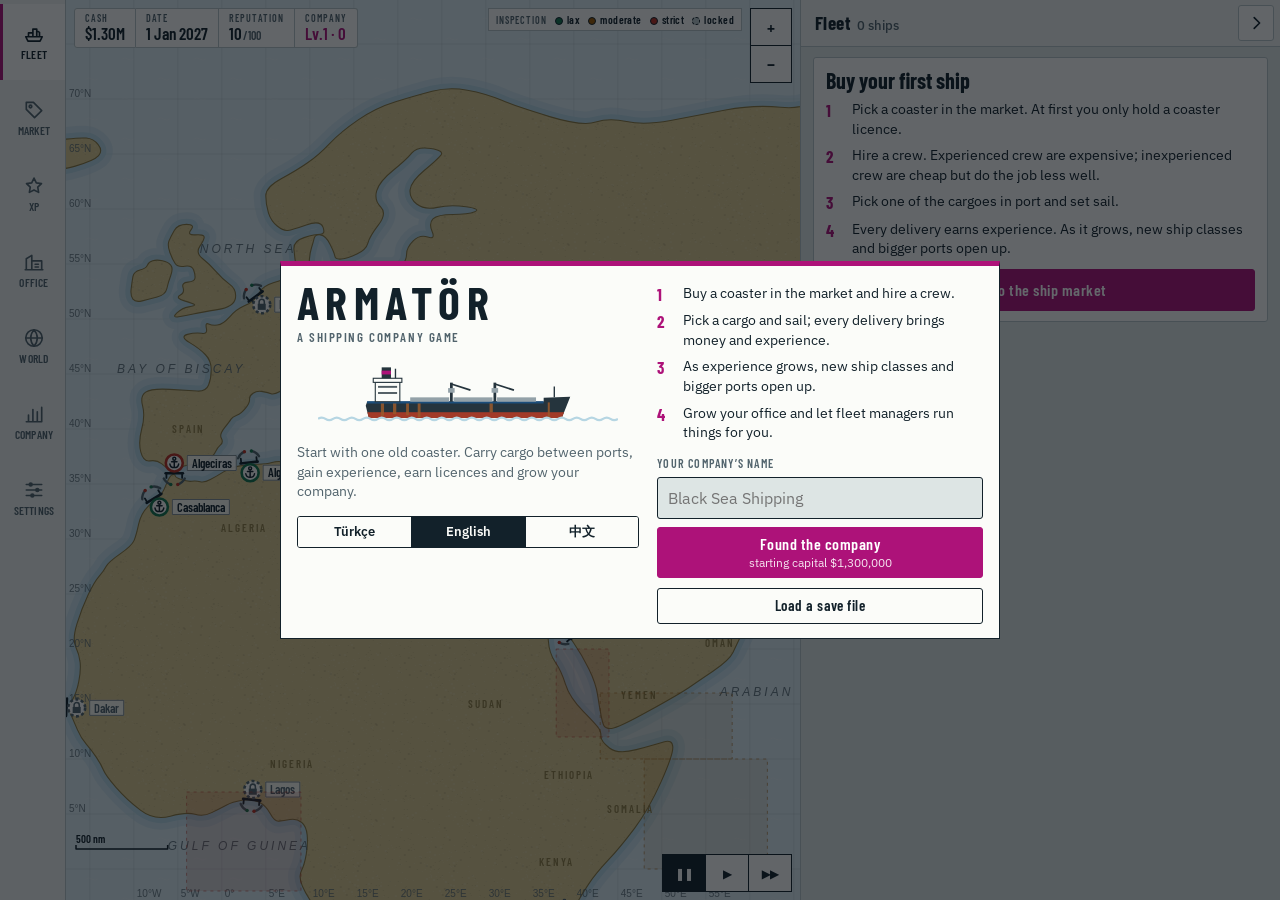
==== commit a183a6e3: "Add files via upload" ====
--- a/index.html
+++ b/index.html
@@ -402,6 +402,7 @@
 .msn.ok b{color:var(--mute);font-weight:500}.msn .bar{margin:5px 0 2px}.msn small{color:var(--mute);font-size:11px}.msn .btns{margin:6px 0 0}.msn .note{margin:6px 0 0}
 .msnc{border-left:3px solid var(--mag)}
 .prow.emp.off{opacity:.75}
+.trophies{display:grid;gap:6px;margin-bottom:6px}.tro{display:flex;gap:9px;align-items:center;padding:6px 8px;border:1px solid var(--line);background:var(--bg2,transparent)}.tro .tri{font-size:20px}.tro b{display:block;font-size:13px}.tro small{color:var(--mute);font-size:11px}
 
 </style>
 </head>
@@ -742,11 +743,11 @@
  if(TPORTS.roro.includes(pid))while(cnt('roro','M')<2)A.push(mkOffer(pid,'roro','M'));
  if(TPORTS.lngx.includes(pid))while(cnt('lng','L')<2)A.push(mkOffer(pid,'lng','L'));
  while(A.filter(o=>o.type==='dry'||o.type==='tank').length<10){const k=wpick(['dryX','dryS','dryM','dryL','tankS','tankM','tankL'],[14,14,24,14,10,14,10]);A.push(mkOffer(pid,k.slice(0,-1),k.slice(-1)));}}
-function fits(s,o){return s.type===o.type&&o.tons<=s.dwt&&S.rep>=o.rep&&portOpen(o.to)&&!svOver(s)&&(!o.imo||up(s,'imo'));}
+function fits(s,o){return s.type===o.type&&o.tons<=s.dwt&&S.rep>=o.rep&&portOpen(o.to)&&!svOver(s)&&(!o.imo||up(s,'imo'))&&!(ciiBanned(s)&&isEU(o.to));}
 
 /* ---------- sefer ---------- */
 function depart(s,to,oid,top,by){if(s.state!=='idle'||to===s.port||!PORT[to])return false;if(!portOpen(to)){if(!by)toast(PORT[to].n+': '+portWhy(to),'','bad');return false;}let o=null;
- if(ciiBanned(s)&&(isEU(to)||isEU(s.port))&&!by){toast(L(s.name+': karbon notu yüzünden AB limanlarına giremez',s.name+': barred from EU ports by its carbon rating',s.name+'：因碳强度评级不得进入欧盟港口'),s.id,'bad');return false;}
+ if(ciiBanned(s)&&isEU(to)&&!by){toast(L(s.name+': karbon notu yüzünden AB limanlarına giremez',s.name+': barred from EU ports by its carbon rating',s.name+'：因碳强度评级不得进入欧盟港口'),s.id,'bad');return false;}
  if(ciiBanned(s)&&isEU(to))return false;
  if(oid){o=(S.offers[s.port]||[]).find(x=>x.id===oid);if(!o){toast(L('Bu yük artık piyasada yok','This cargo is no longer on the market','这批货已不在市场上'),'','bad');return false;}}
  const p=planTrip(s,to,o);if(p.miss.length){toast(L('Personel eksik: ','Crew missing: ','缺少船员：')+LJ(p.miss),s.id,'bad');return false;}
@@ -811,7 +812,7 @@
 function evBribe(s,P){const amt=Math.round((1200+s.dwt*0.05)/100)*100;pushEv({k:'bribe',sid:s.id,title:()=>L('Limanda ek ödeme talebi: ','Request for an extra payment in port: ','港口索要额外费用：')+s.name,
  body:()=>L(P.n+' limanında bir görevli, evrak işlerini “hızlandırmak” için '+USD(amt)+' istiyor. Ödenmezse işlemler ağırdan alınacak.','An official at '+P.n+' wants '+USD(amt)+' to “speed up” the paperwork. If you don’t pay, things will move slowly.',P.n+'的一名官员索要'+USD(amt)+'来“加快”办理手续。不付的话，手续会被拖延。'),d:{amt},
  opts:[{l:()=>L('Öde, iş yürüsün','Pay and keep things moving','付钱，让事情顺利进行'),s:()=>USD(amt)+L(' · gecikme olmaz · duyulursa itibar zedelenir',' · no delay · reputation suffers if it gets out',' · 不会延误 · 若传出去会损害声誉')},{l:()=>L('Reddet','Refuse','拒绝'),s:()=>L('2 gün gecikme · itibar artar','2-day delay · reputation improves','延误2天 · 声誉提升')}]});}
-function evBreakdown(s){tip('bd');const major=Math.random()<0.15+Math.max(0,70-s.cond)/200,sev=major?2.5:1,avg=(sk(s,'cb')+sk(s,'c2'))/2,pOk=clamp(0.22+0.14*avg-(major?0.2:0),0.1,0.95),
+function evBreakdown(s){tip('bd');if(S.yr)S.yr.bd++;const major=Math.random()<0.15+Math.max(0,70-s.cond)/200,sev=major?2.5:1,avg=(sk(s,'cb')+sk(s,'c2'))/2,pOk=clamp(0.22+0.14*avg-(major?0.2:0),0.1,0.95),
  svc=Math.round((9000+s.dwt*0.9)*sev/100)*100,parts=Math.round((1500+s.dwt*0.1)*sev/100)*100,v=s.voy,bi=ri(0,BD3.length-1),pct=Math.floor(v.done/v.nm*100);
  s.state='broken';s.op=99;s.cond=Math.max(15,s.cond-0.5);v.lastEv=S.day;
  pushEv({k:'bd',sid:s.id,title:()=>(major?L('Ciddi arıza: ','Major breakdown: ','严重故障：'):L('Arıza: ','Breakdown: ','故障：'))+s.name,
@@ -1537,7 +1538,7 @@
   if(Math.floor(lf)===0&&!managed(s))toast(L(s.name+': '+ROLE[r.k].n.toLocaleLowerCase('tr')+' '+p.name+' sözleşmesi doldu',s.name+': '+p.name+' ('+ROLE[r.k].n.toLowerCase()+') has finished the contract',s.name+'：'+ROLE[r.k].n+p.name+'合同期满'),s.id,'warn');
   if(lf<0){s.morale=Math.max(0,s.morale-0.35);p.loy=Math.max(0,p.loy-0.1);}}
   if(s.port&&crewAir(s.port)&&managed(s)&&dueCrew(s).length)crewChangeAll(s);
-  if(s.port&&s.state!=='sea'){for(const r of ROLES){const p=s.crew[r.k];if(p&&ceLeft(p)<-45){const c=travelCost(p,s.port)*2+10000;pay(c,'ceza',s);addRep(-2);delete s.crew[r.k];if(Math.random()<0.5){const pn=p.name;lawOpen('crew',s,p.wage*rnd(4,7)+15000,0.25,()=>L(pn+', sözleşmesi bittiği hâlde gemide tutulduğu için ücret ve tazminat davası açtı.',pn+' has sued for wages and compensation after being kept on board past the end of the contract.',pn+'因合同期满后仍被留在船上，起诉索要工资和赔偿。'));}S.leave.push({p,back:Math.floor(S.day)+120});p.loy=20;
+  if(s.port&&s.state!=='sea'){for(const r of ROLES){const p=s.crew[r.k];if(p&&ceLeft(p)<-45){const c=travelCost(p,s.port)*2+10000;pay(c,'ceza',s);addRep(-2);if(S.yr)S.yr.walk++;delete s.crew[r.k];if(Math.random()<0.5){const pn=p.name;lawOpen('crew',s,p.wage*rnd(4,7)+15000,0.25,()=>L(pn+', sözleşmesi bittiği hâlde gemide tutulduğu için ücret ve tazminat davası açtı.',pn+' has sued for wages and compensation after being kept on board past the end of the contract.',pn+'因合同期满后仍被留在船上，起诉索要工资和赔偿。'));}S.leave.push({p,back:Math.floor(S.day)+120});p.loy=20;
    pushInfo(()=>L('Personel gemiyi terk etti: ','Crew walked off: ','船员离船：')+s.name,()=>L(p.name+' ('+ROLE[r.k].n+') sözleşmesi 45 günden fazla uzatıldığı için ITF’ye şikâyette bulundu ve gemiden ayrıldı. Ceza ve dönüş masrafı '+USD(c)+'. Yerine personel ata.',p.name+' ('+ROLE[r.k].n.toLowerCase()+') complained to the ITF after being kept on more than 45 days past the contract, and left the ship. Fine and repatriation '+USD(c)+'. Hire a replacement.',p.name+'（'+ROLE[r.k].n+'）因合同超期45天以上向国际运输工人联合会投诉并离船。罚款和遣返费用'+USD(c)+'。请招募替补。'));}}}}
  for(const l of S.leave.slice()){if(S.day>=l.back){S.leave.splice(S.leave.indexOf(l),1);const p=l.p;if(p.loy>=45){p.ret=1;p.poolT=S.day;S.pool.push(p);}}}
  S.pool=S.pool.filter(p=>!((p.own||p.ret)&&p.poolT!==undefined&&S.day-p.poolT>180));}
@@ -1550,7 +1551,7 @@
   opts:[{l:()=>L('Rotayı değiştir, yardıma git','Change course and help','改变航向前往救援'),s:()=>L('gemi kurtarılırsa kurtarma ödülü, her durumda itibar','a salvage award if the ship is saved, reputation either way','若救下船舶可获救助报酬，无论结果都提升声誉')},{l:()=>L('Sahil güvenliğe haber ver, devam et','Alert the coast guard and carry on','通知海岸警卫队并继续航行'),s:()=>L('denizcilik kurallarına aykırı; soruşturma olabilir','against the rules of the sea; there may be an inquiry','违反海上救助义务，可能被调查')}]});}
 function gaRoll(s){if(s.state!=='sea'||!s.voy||S.ev.some(e=>e.sid===s.id))return;const p=0.0005*(s.cond<50?2:1)*(up(s,'eng')?0.7:1);if(Math.random()>p)return;
  const k=pick(['fire','ground']),C=Math.round((80000+s.dwt*3)*(1.25-s.cond/100)/1000)*1000,dl=ri(6,12),what={fire:['makine dairesinde yangın','an engine-room fire','机舱火灾'],ground:['karaya oturma','a grounding','搁浅']}[k];
- if(!s.cargo){pay(C,'bakım',s);s.hold=(s.hold||0)+dl;s.cond=Math.max(15,s.cond-18);pushInfo(()=>L('Kaza: ','Casualty: ','事故：')+s.name,()=>L(s.name+' gemisinde '+what[0]+'. Hasar '+USD(C)+', '+dl+' gün kayıp.','Casualty on '+s.name+': '+what[1]+'. Damage '+USD(C)+', '+dl+' days lost.',s.name+'发生'+what[2]+'。损失'+USD(C)+'，耽误'+dl+'天。'));return;}
+ if(S.yr)S.yr.acc++;if(!s.cargo){pay(C,'bakım',s);s.hold=(s.hold||0)+dl;s.cond=Math.max(15,s.cond-18);pushInfo(()=>L('Kaza: ','Casualty: ','事故：')+s.name,()=>L(s.name+' gemisinde '+what[0]+'. Hasar '+USD(C)+', '+dl+' gün kayıp.','Casualty on '+s.name+': '+what[1]+'. Damage '+USD(C)+', '+dl+' days lost.',s.name+'发生'+what[2]+'。损失'+USD(C)+'，耽误'+dl+'天。'));return;}
  s.hold=(s.hold||0)+dl;s.cond=Math.max(15,s.cond-18);
  pushEv({k:'ga',sid:s.id,title:()=>L('Kaza: ','Casualty: ','事故：')+s.name,body:()=>L(s.name+' gemisinde '+what[0]+'. Gemi ve yük kurtarıldı ama kurtarma ve onarım masrafı '+USD(C)+', '+dl+' gün kayıp. Müşterek avarya ilan edersen bu masrafın bir kısmını yük sahipleri öder.','Casualty on '+s.name+': '+what[1]+'. Ship and cargo were saved, but salvage and repairs cost '+USD(C)+' and '+dl+' days are lost. If you declare general average, the cargo owners pay part of the cost.',s.name+'发生'+what[2]+'。船货均已保住，但救助和修理费用'+USD(C)+'，耽误'+dl+'天。如果宣布共同海损，货主将分担部分费用。'),d:{C},
   opts:[{l:()=>L('Müşterek avarya ilan et','Declare general average','宣布共同海损'),s:()=>L('sen '+USD(Math.round(C*0.6))+' ödersin (eksper dahil) · yük sahipleri kızar','you pay '+USD(Math.round(C*0.6))+' (incl. adjusters) · cargo owners are unhappy','你承担'+USD(Math.round(C*0.6))+'（含理算费）· 货主不满')},{l:()=>L('Tüm masrafı üstlen','Bear the whole cost','承担全部费用'),s:()=>USD(C)+L(' · itibar artar',' · reputation rises',' · 声誉提升')}]});}
@@ -1602,7 +1603,7 @@
 const lawyer=()=>staffOf('law');
 function initDeep4(){S.cases=S.cases||[];S.cnid=S.cnid||1;S.done=S.done||{};S.tips=S.tips||{};S.tipQ=S.tipQ||[];S.msn=S.msn||{};S.whq=S.whq||[];
  if(S.spool&&!S.spool.law){S.spool.law=[];for(let i=0;i<3;i++)S.spool.law.push(mkStaff('law'));}
- if(S.staff.some(x=>x.role==='mgr'))S.mgrOk=1;
+ if(S.staff.some(x=>x.role==='mgr'))S.mgrOk=1;awInit();
  if(S.v20===undefined){S.v20=1;if(S.day>2&&S.ships.length){for(const m of MSN)if(m.ok())S.msn[m.id]=1;
   pushInfo(()=>L('Yenilikler: deniz hukuku ve görevler','What’s new: maritime law and missions','新内容：海事法与任务'),()=>L('Deniz kurallarına aykırı davranırsan (yağlı su basmak, imdat çağrısına uymamak, sözleşmesi dolan denizciyi tutmak) ya da yük hasar görürse, gemin çatışırsa şirketine dava açılabilir. Ofis’e hukuk müşaviri alırsan davaları o yürütür. Şirket sekmesinde adım adım görevler var; her biri oyunun bir bölümünü öğretir ve ödül verir.','If you break the rules of the sea (pumping oily water overboard, ignoring a distress call, keeping seafarers past their contract) or cargo is damaged or your ship is in a collision, your company can be sued. Hire a legal counsel in the Office to handle the cases. The Company tab now has step-by-step missions; each one teaches a part of the game and pays a reward.','如果违反海上规则（向海里排放含油污水、不响应求救、让合同到期的船员继续工作），或者货物受损、船舶发生碰撞，公司就可能被起诉。在办公室聘请法律顾问来处理案件。公司页面现在有分步任务，每个任务都会教你游戏的一部分并给予奖励。'));}}}
 
@@ -1620,7 +1621,7 @@
 function caseFee(c){return lawyer()?Math.round((3000+c.amt*0.01)/100)*100:Math.round((9000+c.amt*0.07)/100)*100;}
 function caseSet(c){const k=lawSk();return Math.round(c.amt*(LAWK[c.k].us?0.42+0.06*k:0.72-0.05*k)/100)*100;}
 function caseDays(c){return Math.max(45,ri(80,160)-8*lawSk());}
-function lawOpen(k,s,amt,p0,story){amt=Math.round(amt/1000)*1000;const c={id:S.cnid++,k,sid:s?s.id:0,sn:s?s.name:'',amt,p0,t0:Math.floor(S.day),st:'new',story:LX(story)};S.cases.push(c);tip('case');
+function lawOpen(k,s,amt,p0,story){amt=Math.round(amt/1000)*1000;if(S.yr){if(k==='coll'||k==='quay')S.yr.acc++;if(k==='marpol')S.yr.dump++;if(k==='crew')S.yr.walk++;}const c={id:S.cnid++,k,sid:s?s.id:0,sn:s?s.name:'',amt,p0,t0:Math.floor(S.day),st:'new',story:LX(story)};S.cases.push(c);tip('case');
  const K=LAWK[k],us=!!K.us;
  pushEv({k:'case',sid:c.sid,title:()=>tx(K.n)+(c.sn?': '+c.sn:''),body:()=>tx(c.story)+' '+(us?L('Alacağın '+USD(c.amt)+'. Kiracı ödemiyor.','You are owed '+USD(c.amt)+'. The charterer refuses to pay.','应收'+USD(c.amt)+'，租船人拒绝支付。'):L('Talep edilen '+USD(c.amt)+'. Davayı açan: '+tx(K.by)+'.','The claim is '+USD(c.amt)+', brought by '+tx(K.by)+'.','索赔金额'+USD(c.amt)+'，起诉方：'+tx(K.by)+'。'))+' '+(lawyer()?L('Hukuk müşavirin '+lawyer().name+' mahkemede kazanma şansını yaklaşık %'+Math.round(caseP(c)*100)+' görüyor.','Your legal counsel '+lawyer().name+' puts the chance of winning in court at about '+Math.round(caseP(c)*100)+'%.','你的法律顾问'+lawyer().name+'认为胜诉几率约为'+Math.round(caseP(c)*100)+'%。'):L('Hukuk müşavirin olmadığı için davayı dışarıdan bir büroya vermen gerekir; kazanma şansını kestiremiyorsun.','You have no legal counsel, so the case would go to an outside law firm, and you can’t judge the chances.','你没有法律顾问，案件只能交给外部律所，也无法判断胜算。')),d:{cid:c.id},
   opts:[{l:()=>us?L('Uzlaş','Settle','和解'):L('Uzlaş','Settle','和解'),s:()=>us?L(USD(caseSet(c))+' tahsil edilir · hemen kapanır',USD(caseSet(c))+' collected · closed at once','收回'+USD(caseSet(c))+' · 立即结案'):L(USD(caseSet(c))+' ödenir · hemen kapanır',USD(caseSet(c))+' paid · closed at once','支付'+USD(caseSet(c))+' · 立即结案')},
@@ -1636,7 +1637,7 @@
 function lawVerdict(c){const win=Math.random()<c.p,us=!!LAWK[c.k].us,l=lawyer();c.st='done';c.end=Math.floor(S.day);c.res=win?'won':'lost';
  if(us){if(win){earn(c.amt,'hukuk');c.paid=-c.amt;}}
  else if(win){addRep(1);if(c.sec){earn(c.sec,'hukuk');c.sec=0;}c.paid=0;}
- else{const owe=Math.max(0,c.amt-(c.sec||0));pay(owe,'hukuk');c.paid=c.amt;c.sec=0;addRep(-LAWK[c.k].rep);}
+ else{const owe=Math.max(0,c.amt-(c.sec||0));pay(owe,'hukuk');c.paid=c.amt;c.sec=0;addRep(-LAWK[c.k].rep);if(S.yr)S.yr.lost++;}
  if(l&&win)l.stat.won=(l.stat.won||0)+1;
  pushInfo(()=>L('Karar: ','Ruling: ','判决：')+tx(LAWK[c.k].n),()=>win?(us?L('Mahkeme haklı buldu, kiracı '+USD(c.amt)+' ödeyecek.','The court found in your favour; the charterer must pay '+USD(c.amt)+'.','法院判你胜诉，租船人须支付'+USD(c.amt)+'。'):L('Mahkeme şirketini haklı buldu, tazminat ödenmeyecek.'+(c.secd?' Yatırdığın teminat geri döndü.':''),'The court found in your company’s favour; no damages are due.'+(c.secd?' Your security has been returned.':''),'法院判你公司胜诉，无需赔偿。'+(c.secd?'你缴纳的担保金已退还。':''))):(us?L('Mahkeme kiracıyı haklı buldu, alacağını tahsil edemedin.','The court sided with the charterer; you could not recover the money.','法院支持租船人，你没能追回款项。'):L('Mahkeme şirketini kusurlu buldu: '+USD(c.amt)+' tazminat. İtibarın zarar gördü.','The court found your company at fault: '+USD(c.amt)+' in damages. Your reputation has suffered.','法院判你公司有过错：赔偿'+USD(c.amt)+'，声誉受损。')));}
 /* bekleyen davası olan gemi limanda tutuklanabilir */
@@ -1696,8 +1697,31 @@
 function tipsOn(){return typeof PREF==='undefined'||PREF.tips!==0;}
 function tip(k){if(!S||!S.tips||S.tips[k]||!tipsOn())return;S.tips[k]=1;S.tipQ.push(k);if(typeof tipRender==='function')tipRender();}
 
-function deep4Day(day){lawDay();msnCheck();
+function deep4Day(day){lawDay();msnCheck();awTrack();if(day%365===0&&day>0&&S.awDone!==day){S.awDone=day;awYear();}
  if(S.cash<0)tip('cash');if(coLv()>=3)tip('term');for(const s of S.ships){if(!s.svP&&svLeft(s)<=60)tip('svy');if(dueCrew(s).length)tip('ce');if(s.state==='sea'&&s.voy){const p=posOn(s.voy),z=rzAt(p.lon,p.lat);if(z&&rzLvl(z))tip('rz');}}}
+
+/* ---------- yıl sonu denizcilik ödülleri ---------- */
+const AWK={
+ own:{n:['Yılın Armatörü','Shipowner of the Year','年度船东'],why:['yılın en hızlı büyüyen şirketi','the fastest-growing company of the year','年度增长最快的公司'],rep:5},
+ safe:{n:['Güvenlik Ödülü','Safety Award','安全奖'],why:['tutulma, kaza ve ihlal olmadan geçen bir yıl','a year without detentions, accidents or violations','全年无滞留、无事故、无违规'],rep:4},
+ green:{n:['Yeşil Denizcilik Ödülü','Green Shipping Award','绿色航运奖'],why:['filonun karbon notları','the fleet’s carbon ratings','船队的碳评级'],rep:3},
+ crew:{n:['Yılın İşvereni','Employer of the Year','年度雇主'],why:['denizcilere iyi bakan şirket','the company that looks after its seafarers','善待船员的公司'],rep:3}};
+function awInit(){S.awards=S.awards||[];if(!S.yr)awYearStart();}
+function awYearStart(){S.yr={det:0,acc:0,lost:0,walk:0,bd:0,dump:0,nw0:Math.max(1,netWorth())};for(const r of S.riv||[])r.v0=r.v;}
+function awTrack(){const y=S.yr;if(!y)return;for(const s of S.ships){if(s.state==='held'){if(!s.hC){s.hC=1;y.det++;}}else if(s.hC)s.hC=0;}}
+function awYear(){const y=S.yr,yr=gameYear()-1,n=S.ships.length;if(!y)return awYearStart();const out=[],R=(S.riv||[]).filter(r=>r.st!=='gone'),rp=()=>R.length?pick(R).n:'Aegean Star Shipping';
+ /* yılın armatörü */
+ const g=(netWorth()-y.nw0)/Math.max(y.nw0,2e6),best=R.reduce((a,r)=>Math.max(a,(r.v/(r.v0||r.v))-1),-1),bestR=R.find(r=>(r.v/(r.v0||r.v))-1===best);
+ out.push(['own',n>=2&&g>best&&g>0.15,bestR?bestR.n:rp()]);
+ out.push(['safe',n>=2&&!y.det&&!y.acc&&!y.lost&&!y.dump&&y.bd<=n*2&&Math.random()<0.75,rp()]);
+ const cs=S.ships.map(ciiOf),avg=cs.reduce((a,b)=>a+b,0)/Math.max(1,n);
+ out.push(['green',n>=2&&avg<=1.2&&!cs.includes(4)&&Math.random()<0.75,rp()]);
+ const mor=S.ships.reduce((a,s)=>a+s.morale,0)/Math.max(1,n);
+ out.push(['crew',n>=2&&mor>=70&&!y.walk&&Math.random()<(S.cprog?0.9:0.55),rp()]);
+ let won=0;for(const [k,w] of out)if(w){won++;S.awards.push({y:yr,k});addRep(AWK[k].rep);if(k==='crew')for(const s of S.ships)for(const r of ROLES){const p=s.crew[r.k];if(p)p.loy=Math.min(100,p.loy+5);}}
+ const co=S.name;
+ pushInfo(()=>L(yr+' Denizcilik Ödülleri',yr+' Shipping Awards',yr+'年度航运大奖'),()=>L('Liman ve Gemi dergisinin '+yr+' ödülleri açıklandı. '+out.map(([k,w,r])=>tx(AWK[k].n)+': '+(w?co+' ★':r)).join(' · ')+'. '+(won?'Ödüller itibarını artırdı.':'Bu yıl ödül çıkmadı; ödüller iki ve daha fazla gemisi olan şirketlere veriliyor.'),'Harbour & Ship magazine has announced its '+yr+' awards. '+out.map(([k,w,r])=>tx(AWK[k].n)+': '+(w?co+' ★':r)).join(' · ')+'. '+(won?'The awards have raised your reputation.':'No award for you this year; awards go to companies with two or more ships.'),'《港口与船舶》杂志公布了'+yr+'年度奖项。'+out.map(([k,w,r])=>tx(AWK[k].n)+'：'+(w?co+' ★':r)).join(' · ')+'。'+(won?'获奖提升了你的声誉。':'今年没有获奖；奖项只颁给拥有两艘及以上船舶的公司。')));
+ logMsg(()=>L(yr+' ödülleri: '+won+' ödül',yr+' awards: '+won+' '+pl(won,'award','awards'),yr+'年度奖项：获得'+won+'项'));awYearStart();}
 
 /* ================= HARİTA ================= */
 const $=q=>document.querySelector(q);
@@ -2315,6 +2339,8 @@
  lay:[['Laytime ve demuraj','Laytime and demurrage','装卸时间与滞期费'],['Liman işi laytime’ı aşarsa kiracı demuraj öder, erken biterse sen dispeç ödersin. Kuyruğu kısa limanlar seç.','If port work runs over laytime the charterer pays demurrage; if it finishes early you pay despatch. Prefer ports with short queues.','港口作业超出装卸时间由租船人付滞期费；提前完成则你付速遣费。尽量选排队短的港口。']]};
 function tipRender(){const el=$('#tip');if(!el)return;const k=S&&S.tipQ&&S.tipQ[0];if(!k||!TIPS[k]||!tipsOn()||S.tut){el.hidden=true;return;}const T=TIPS[k],n=S.tipQ.length;
  el.hidden=false;el.innerHTML=`<b>${L('İpucu','Tip','提示')} · ${tx(T[0])}${n>1?` <small>+${n-1}</small>`:''}</b><p>${tx(T[1])}</p><div class="btns">${T[2]?`<button type="button" class="btn xs" data-a="tipGo" data-t="${T[2]}">${L('Göster','Show me','带我去')}</button>`:''}<button type="button" class="btn xs pri" data-a="tipOk">${L('Anladım','Got it','知道了')}</button><button type="button" class="btn xs" data-a="tipsOff">${L('İpuçlarını kapat','Turn off tips','关闭提示')}</button></div>`;}
+function awCard(){const A=S.awards||[];
+ return `<div class="card"><h3 class="h">${L('Ödüller','Awards','奖项')} · ${A.length}</h3>${A.length?`<div class="trophies">${A.slice().reverse().map(a=>`<div class="tro"><span class="tri">🏆</span><span><b>${tx(AWK[a.k].n)}</b><small>${a.y} · ${tx(AWK[a.k].why)}</small></span></div>`).join('')}</div>`:''}<p class="note">${L('Her yıl sonunda Liman ve Gemi dergisi dört ödül verir: Yılın Armatörü (en hızlı büyüme), Güvenlik Ödülü (tutulma, kaza, ihlal yok), Yeşil Denizcilik (iyi karbon notları) ve Yılın İşvereni (yüksek moral, sözleşme ihlali yok). Ödüller iki ve daha fazla gemisi olan şirketlere verilir ve itibar getirir.','At the end of each year Harbour & Ship magazine gives four awards: Shipowner of the Year (fastest growth), Safety Award (no detentions, accidents or violations), Green Shipping (good carbon ratings) and Employer of the Year (high morale, no contract breaches). They go to companies with two or more ships and bring reputation.','每年年底，《港口与船舶》杂志颁发四个奖项：年度船东（增长最快）、安全奖（无滞留、无事故、无违规）、绿色航运奖（碳评级好）和年度雇主（士气高、无合同违规）。奖项只颁给拥有两艘及以上船舶的公司，并带来声誉。')}</p>${S.yr&&S.ships.length>=2?`${kv(L('Bu yıl tutulma','Detentions this year','今年滞留'),S.yr.det,S.yr.det?'neg':'pos')}${kv(L('Bu yıl kaza ve ihlal','Accidents and violations this year','今年事故与违规'),S.yr.acc+S.yr.dump+S.yr.lost,(S.yr.acc+S.yr.dump+S.yr.lost)?'neg':'pos')}`:''}</div>`;}
 
 /* ================= TERCİHLER, TEMA ve SES =================
    Tercihler kayıttan ayrı tutulur: yeni oyun açılınca silinmez.
@@ -2457,7 +2483,7 @@
 const FCAT=[['ofis',['Ofis ve çalışanlar','Office and staff','办公室和员工']],['diplomasi',['Dış ilişkiler','External relations','对外关系']],['navlun',['Navlun geliri','Freight income','运费收入']],['kira',['Kiralama geliri','Charter hire','期租租金']],['gemi',['Gemi alım satım','Ship sale and purchase','船舶买卖']],['geliştirme',['Gemi geliştirme','Ship upgrades','船舶改装']],['yakıt',['Yakıt','Fuel','燃油']],['personel',['Personel','Crew','船员']],['işletme',['İşletme ve sigorta','Running costs and insurance','运营和保险']],['liman',['Liman masrafları','Port costs','港口费用']],['kanal',['Kanal geçişleri','Canal transits','运河通行']],['bakım',['Bakım ve onarım','Maintenance and repairs','维护和修理']],['kumanya',['Kumanya','Provisions','伙食']],['demuraj',['Demuraj ve dispeç','Demurrage and despatch','滞期费与速遣费']],['karbon',['Karbon bedeli','Carbon charges','碳排放费']],['sigorta',['Savaş riski ve koruma','War risk and guards','战争险和护卫']],['terminal',['Terminal','Terminal','码头']],['kurtarma',['Kurtarma ödülü','Salvage awards','救助报酬']],['hukuk',['Hukuk ve davalar','Legal and lawsuits','法务与诉讼']],['görev',['Görev ödülleri','Mission rewards','任务奖励']],['ceza',['Cezalar','Fines','罚款']],['faiz',['Faiz','Interest','利息']],['kredi',['Kredi çekme ve geri ödeme','Loan drawdowns and repayments','贷款借入与偿还']]];
 function vCo(){const f=S.fin,sum=o=>Object.values(o).reduce((a,b)=>a+b,0),cell=x=>x?`<td class="${x<0?'neg':'pos'}">${USD(x)}</td>`:'<td>–</td>';
  return `<div class="card"><div class="row"><b class="nm big">${esc(S.name)}</b></div><div class="sub">${level()} · ${L(S.ships.length+' gemi',S.ships.length+' '+pl(S.ships.length,'ship','ships'),S.ships.length+'艘船')} · ${CLVN[coLv()-1]}</div>${kv(L('Nakit','Cash','现金'),USD(S.cash),S.cash<0?'neg':'')}${kv(L('Filo değeri','Fleet value','船队价值'),USD(fleetValue()))}${debt()?kv(L('Kredi borcu','Loan debt','贷款'),USD(-debt()),'neg'):''}${kv(L('Net değer','Net worth','净资产'),USD(netWorth()),'tot')}${kv(L('Kredi limiti','Credit limit','信用额度'),USD(creditLimit()))}${kv(L('İtibar','Reputation','声誉'),Math.round(S.rep)+' / 100')}${kv(L('Teslim edilen yük','Cargoes delivered','已交付货物'),L(S.stat.cargo+' sefer · '+N(S.stat.tons)+' t',S.stat.cargo+' '+pl(S.stat.cargo,'voyage','voyages')+' · '+N(S.stat.tons)+' t',S.stat.cargo+'个航次 · '+N(S.stat.tons)+'吨'))}</div>
- <div class="card"><h3 class="h">${L('Gelir gider','Income and expenses','收支')}</h3><table class="fin"><thead><tr><th></th><th>${L('Bu ay','This month','本月')}</th><th>${L('Geçen ay','Last month','上月')}</th></tr></thead><tbody>${FCAT.filter(c=>f.cur[c[0]]||f.prev[c[0]]).map(c=>`<tr><th>${tx(c[1])}</th>${cell(f.cur[c[0]])}${cell(f.prev[c[0]])}</tr>`).join('')}<tr class="tot"><th>${L('Net','Net','净额')}</th>${cell(sum(f.cur))}${cell(sum(f.prev))}</tr></tbody></table></div>${msnList()}${vBank()}
+ <div class="card"><h3 class="h">${L('Gelir gider','Income and expenses','收支')}</h3><table class="fin"><thead><tr><th></th><th>${L('Bu ay','This month','本月')}</th><th>${L('Geçen ay','Last month','上月')}</th></tr></thead><tbody>${FCAT.filter(c=>f.cur[c[0]]||f.prev[c[0]]).map(c=>`<tr><th>${tx(c[1])}</th>${cell(f.cur[c[0]])}${cell(f.prev[c[0]])}</tr>`).join('')}<tr class="tot"><th>${L('Net','Net','净额')}</th>${cell(sum(f.cur))}${cell(sum(f.prev))}</tr></tbody></table></div>${msnList()}${awCard()}${vBank()}
  <div class="card"><h3 class="h">${L('Seyir defteri','Logbook','航海日志')}</h3><ul class="log">${S.log.slice(0,30).map(l=>`<li><time>${fmtDate(l.d)}</time>${esc(tx(l.t))}</li>`).join('')}</ul></div>`;}
 const VIEW={fleet:vFleet,market:vMarket,xp:vXP,office:vOffice,world:vWorld,co:vCo,set:vSet};
 const TABT={fleet:['Filo','Fleet','船队'],market:['Gemi pazarı','Ship market','船舶市场'],xp:['Tecrübe','Experience','经验'],office:['Ofis','Office','办公室'],world:['Dünya','World','世界'],co:['Şirket','Company','公司'],set:['Ayarlar','Settings','设置']};
@@ -2547,6 +2573,7 @@
  [['Riskli bölgeler','High-risk areas','高风险海域'],['Güney Kızıldeniz, Aden Körfezi, Gine Körfezi, Hürmüz ve Kuzey Karadeniz’in risk seviyeleri zamanla değişir; Dünya › Gündem’de görünür ve haritada işaretlidir. Ofis’ten şirket politikasını seçersin: savaş riski sigortası bölgeye girerken prim alır ve zararın çoğunu karşılar; silahlı koruma korsan saldırılarının çoğunu önler; Kızıldeniz’den kaçınırsan gemiler Ümit Burnu’ndan dolaşır. Denizde imdat çağrısı alırsan yardıma gitmek zaman kaybettirir ama ödül ve itibar getirir. Ağır bir kazada müşterek avarya ilan edersen masrafı yük sahipleriyle paylaşırsın.','The risk levels of the southern Red Sea, the Gulf of Aden, the Gulf of Guinea, Hormuz and the northern Black Sea change over time; they are shown under World › Agenda and marked on the map. You set company policy in the Office: war-risk insurance charges a premium on entry and covers most of the damage; armed guards stop most pirate attacks; avoiding the Red Sea sends ships round the Cape of Good Hope. If you receive a distress call at sea, helping costs time but brings a reward and reputation. After a serious casualty you can declare general average and share the cost with the cargo owners.','红海南部、亚丁湾、几内亚湾、霍尔木兹和黑海北部的风险等级会随时间变化；可在 世界 › 时事 中查看，地图上也有标示。你在办公室设定公司政策：战争险在进入时收取保费并赔付大部分损失；武装护卫可阻止大部分海盗袭击；避开红海则船舶绕行好望角。海上收到求救信号时，前往救援会耽误时间，但能获得报酬和声誉。发生严重事故后，可以宣布共同海损，与货主分担费用。']],
  [['Deniz hukuku','Maritime law','海事法'],['Deniz kurallarına aykırı davranırsan şirketine dava açılır: denize yağlı su basmak (MARPOL), imdat çağrısına uymamak (SOLAS), sözleşmesi dolan denizciyi tutmak. Yük hasarı, trafik ayırım düzenlerinde çatışma ve rıhtım kazaları da mahkemeye gidebilir; kiracı demurajı ödemezse sen dava açarsın. Her davada uzlaşabilir ya da mahkemeye gidebilirsin. Ofis’e hukuk müşaviri alırsan kazanma şansını görürsün, şansın artar, uzlaşma ve avukatlık masrafı azalır. Davası süren gemi limanda tutuklanabilir; teminat yatırınca serbest kalır.','Breaking the rules of the sea gets your company sued: pumping oily water overboard (MARPOL), ignoring a distress call (SOLAS), keeping seafarers past their contract. Cargo damage, collisions in traffic separation schemes and quay accidents can also go to court; if a charterer won’t pay demurrage, you sue them. In every case you can settle or go to court. With a legal counsel in the Office you see your chances, they improve, and settlements and legal fees are lower. A ship with a pending case can be arrested in port; posting security releases her.','违反海上规则会让公司被起诉：向海里排放含油污水（MARPOL）、不响应求救（SOLAS）、让合同到期的船员继续工作。货损、分道通航区内的碰撞和码头事故也可能闹上法庭；租船人不付滞期费时，你可以起诉对方。每个案件都可以和解或打官司。办公室有法律顾问时，你能看到胜算，胜算更高，和解金额和律师费也更低。有未决案件的船可能在港口被扣押；提供担保即可放行。']],
  [['Görevler ve ipuçları','Missions and tips','任务与提示'],['Şirket sekmesindeki görevler oyunu adım adım öğretir ve her biri ödül verir; Filo sekmesinin üstünde sıradaki görev görünür. Bir şeyle ilk kez karşılaştığında haritanın altında kısa bir ipucu çıkar. İkisini de Ayarlar’dan kapatabilir, ipuçlarını sıfırlayabilirsin. Filo müdürleri 15 teslimattan sonra açılır; o zamana kadar yükü kendin seçerek işi öğrenirsin.','Missions in the Company tab teach the game step by step and each pays a reward; the next one is shown at the top of the Fleet tab. The first time you meet something new, a short tip appears below the map. You can turn both off in Settings and reset the tips. Fleet managers unlock after 15 deliveries; until then you learn the trade by choosing cargoes yourself.','公司页面的任务会一步步教你玩法，每个都有奖励；下一个任务显示在船队页面顶部。第一次遇到新情况时，地图下方会出现简短提示。两者都可以在设置中关闭，提示也可以重置。完成15次交货后才能任命船队经理；在那之前，你要自己选货来学习这一行。']],
+ [['Ödüller','Awards','奖项'],['Her yıl sonunda bir denizcilik dergisi dört ödül verir: Yılın Armatörü en hızlı büyüyen şirkete, Güvenlik Ödülü yıl boyunca tutulma, kaza ve ihlal yaşamayan filoya, Yeşil Denizcilik Ödülü karbon notları iyi olan filoya, Yılın İşvereni de denizcilerine iyi bakan şirkete gider. Ödüller iki ve daha fazla gemisi olan şirketlere verilir, itibar getirir; Yılın İşvereni personelin sadakatini de artırır. Kazandıkların Şirket sekmesinde durur.','At the end of each year a shipping magazine gives four awards: Shipowner of the Year to the fastest-growing company, the Safety Award to a fleet with no detentions, accidents or violations all year, the Green Shipping Award to a fleet with good carbon ratings, and Employer of the Year to the company that looks after its seafarers. They go to companies with two or more ships and bring reputation; Employer of the Year also raises crew loyalty. Your trophies are kept in the Company tab.','每年年底，一家航运杂志会颁发四个奖项：年度船东颁给增长最快的公司，安全奖颁给全年无滞留、无事故、无违规的船队，绿色航运奖颁给碳评级好的船队，年度雇主颁给善待船员的公司。奖项只颁给拥有两艘及以上船舶的公司，并带来声誉；年度雇主还会提高船员忠诚度。获得的奖杯显示在公司页面。']],
  [['Zaman','Time','时间'],['Sen yönettiğin bir gemi emir bekliyorsa oyun durur ve uyarır. Haritanın sol altındaki düğme bekleyen gemiye götürür.','When a ship you manage awaits orders, the game pauses and warns you. The button at the bottom left of the map takes you to the waiting ship.','你管理的船等待指令时，游戏会暂停并提醒你。地图左下角的按钮会带你到等待中的船。']],
  [['Otomasyon','Automation','自动化'],['15 teslimattan sonra bir filoya müdür atayabilirsin; o filonun gemilerine yükü o bulur. İyi müdür kârlı iş bağlar, kötüsü zarar ettirir. Makine enspektörü bakım zamanı gelince sorar.','After 15 deliveries you can appoint a manager to a fleet, and they find cargo for its ships. A good manager makes profitable deals, a bad one loses money. The technical superintendent asks you when maintenance is due.','完成15次交货后可以为船队任命经理，经理会为船队的船寻找货源。好的经理能谈成赚钱的生意，差的会让你亏钱。机务主管会在需要维修时征求你的意见。']],
  [['Ülkeler','Countries','国家'],['İlişki iyiyse o ülkenin limanlarında navlun artar, masraf ve denetim azalır; çok kötüyse limanlar kapanır. Gündem olayları kurgusaldır.','Good relations mean higher freight, lower costs and fewer inspections in that country’s ports; very bad relations close them. Agenda events are fictional.','关系好时，该国港口运费更高、费用和检查更少；关系很差时港口会关闭。时事事件均为虚构。']]];
@@ -2590,7 +2617,7 @@
 function setLang(i){setLangIdx(i);try{localStorage.setItem('armator_lang',LANGS[LI]);}catch(e){}applyStatic();renderRot();if(ui.intro&&S)showIntro();R();}
 
 /* ---------- sürüm, tam ekran, kayıt yedeği ---------- */
-const VER='2.1',REL=!!document.querySelector('link[rel=manifest]');
+const VER='2.2',REL=!!document.querySelector('link[rel=manifest]');
 function fsOn(){return !!(document.fullscreenElement||document.webkitFullscreenElement);}
 function fsCan(){return !!(document.fullscreenEnabled||document.webkitFullscreenEnabled);}
 async function goLand(){if(!fsCan())return false;try{const el=document.documentElement;if(!fsOn())await (el.requestFullscreen?el.requestFullscreen({navigationUI:'hide'}):el.webkitRequestFullscreen());if(screen.orientation&&screen.orientation.lock)await screen.orientation.lock('landscape');return true;}catch(e){return false;}}
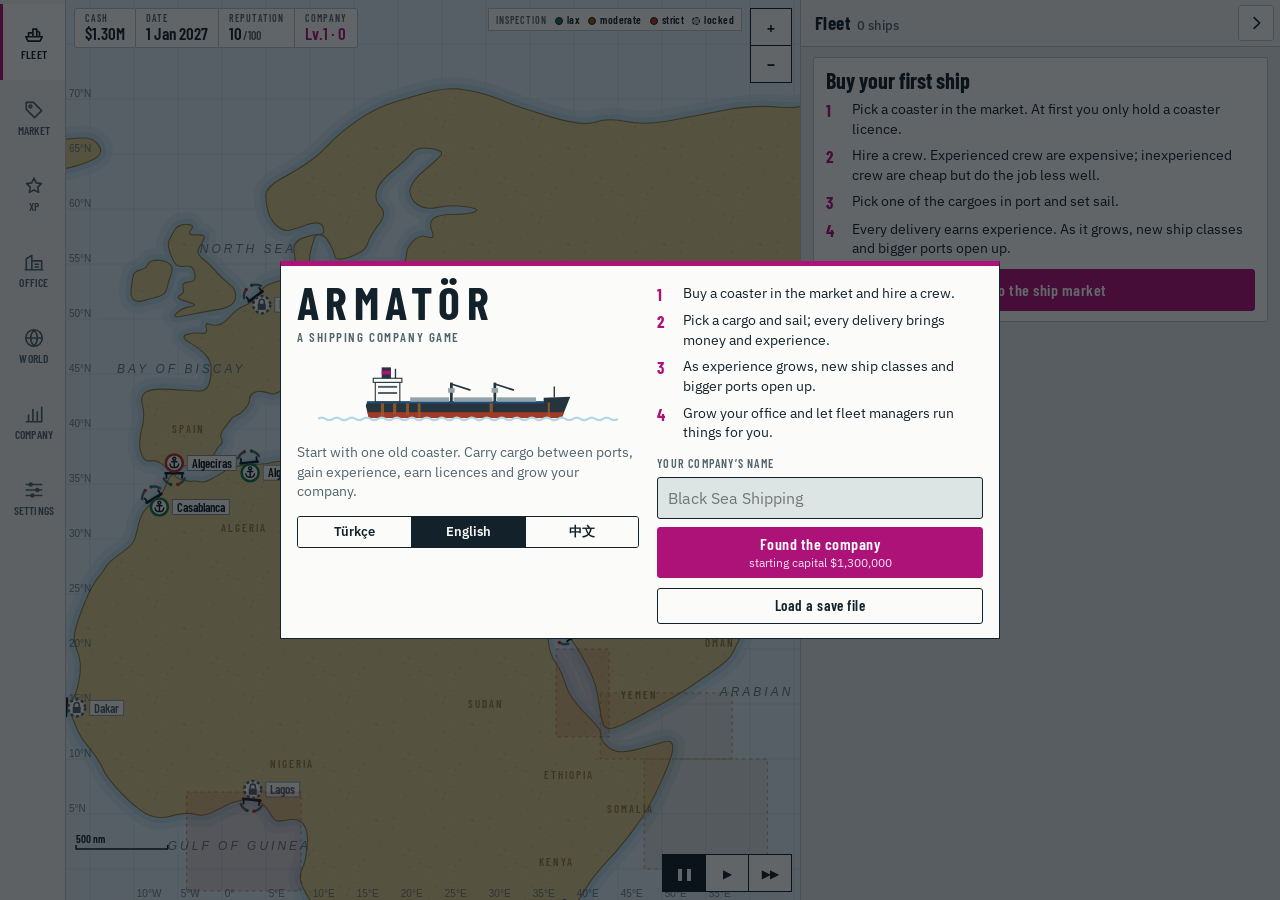
==== commit d92aaf4e: "Add files via upload" ====
--- a/index.html
+++ b/index.html
@@ -404,6 +404,17 @@
 .prow.emp.off{opacity:.75}
 .trophies{display:grid;gap:6px;margin-bottom:6px}.tro{display:flex;gap:9px;align-items:center;padding:6px 8px;border:1px solid var(--line);background:var(--bg2,transparent)}.tro .tri{font-size:20px}.tro b{display:block;font-size:13px}.tro small{color:var(--mute);font-size:11px}
 
+.dlg.awd{display:block;padding:0;overflow:auto;border-top:4px solid #c9a227}
+.awd .awh{text-align:center;padding:16px 14px 12px;background:linear-gradient(180deg,#1b2a41,#24395a);color:#f4e3a1}
+.awd .awh h2{margin:4px 0 2px;color:#fff;font-size:21px}.awd .awl{font-size:11px;letter-spacing:.14em;text-transform:uppercase}.awd .aws{letter-spacing:.4em;font-size:12px;color:#e3c45a}
+.awd .awr{display:grid;gap:8px;padding:12px 14px 4px}
+.awi{display:flex;align-items:center;gap:10px;padding:9px 10px;border:1px solid var(--line);opacity:.8}
+.awi.win{opacity:1;border-color:#c9a227;background:rgba(201,162,39,.12);box-shadow:inset 3px 0 0 #c9a227}
+.awi .awt{font-size:26px;line-height:1}.awi .awn{flex:1;min-width:0}.awi small{display:block;font-size:11px;letter-spacing:.06em;text-transform:uppercase;color:var(--mute)}.awi b{display:block;font-size:15px}.awi em{display:block;font-style:normal;font-size:11px;color:var(--mute)}
+.awi .awp{font-size:12px;font-weight:700;color:var(--ok);white-space:nowrap}
+.awd .awm{margin:8px 14px 4px;text-align:center;font-size:13px}.awd .opts{padding:8px 14px 14px}
+.trophies{grid-template-columns:repeat(auto-fill,minmax(150px,1fr))}.tro{border-color:#c9a227;background:rgba(201,162,39,.1);flex-direction:column;text-align:center;padding:10px 8px}.tro .tri{font-size:30px}
+
 </style>
 </head>
 <body>
@@ -767,7 +778,7 @@
 function psc(s,P){const st=P.st;
  if(s.flags.dump){s.flags.dump=0;const ct=Math.random()<[.05,.1,.2,.4,.6][st-1];if(!ct)lawWhistle(s);if(ct){const fine=Math.round((60000+s.dwt*3)/1000)*1000;pay(fine,'ceza',s);addRep(-15);addRel(P.c,-10);s.state='held';s.op=5;
    pushInfo(()=>L('MARPOL ihlali: ','MARPOL violation: ','违反MARPOL公约：')+s.name,()=>L(P.n+' liman devleti kontrolü yağ kayıt defterindeki tutarsızlığı fark etti. Ceza '+USD(fine)+', gemi 5 gün tutuldu ve şirketin itibarı ağır yara aldı.','Port State Control at '+P.n+' found inconsistencies in the oil record book. Fine '+USD(fine)+'; the ship is detained for 5 days and the company’s reputation has taken a heavy blow.',P.n+'的港口国监督检查发现油类记录簿有出入。罚款'+USD(fine)+'，船舶被滞留5天，公司声誉严重受损。'));
-   logMsg(()=>L(s.name+' MARPOL ihlalinden tutuldu, ceza '+USD(fine),s.name+' detained for a MARPOL violation, fine '+USD(fine),s.name+'因违反MARPOL被滞留，罚款'+USD(fine)));tip('psc');lawOpen('marpol',s,fine*1.5,0.2,()=>L(P.n+' liman devleti kontrolünün raporu üzerine bayrak devleti, kaptan ve çarkçıbaşı hakkında MARPOL ihlalinden kovuşturma başlattı.','Following the Port State Control report at '+P.n+', the flag state has opened a MARPOL prosecution against the master and chief engineer.','根据'+P.n+'港口国监督的报告，船旗国对船长和轮机长提起MARPOL刑事诉讼。'));return 'held';}}
+   logMsg(()=>L(s.name+' MARPOL ihlalinden tutuldu, ceza '+USD(fine),s.name+' detained for a MARPOL violation, fine '+USD(fine),s.name+'因违反MARPOL被滞留，罚款'+USD(fine)));tip('psc');lawOpen('marpol',s,fine*2+(150000+s.dwt*18)*rnd(0.8,1.4),0.2,()=>L(P.n+' liman devleti kontrolünün raporu üzerine bayrak devleti, kaptan ve çarkçıbaşı hakkında MARPOL ihlalinden kovuşturma başlattı.','Following the Port State Control report at '+P.n+', the flag state has opened a MARPOL prosecution against the master and chief engineer.','根据'+P.n+'港口国监督的报告，船旗国对船长和轮机长提起MARPOL刑事诉讼。'));return 'held';}}
  const pI=Math.min(0.92,(PSC_P[st-1]+(s.age>20?0.12:0))*relPsc(P.id));if(Math.random()>pI)return 'none';
  const thr=PSC_T[st-1]+(TPSC[s.type]||0),score=s.cond+(sk(s,'kap')+sk(s,'cb')-6)*3+pscB(s)+rnd(-7,7)-(svOver(s)?15:0);
  if(score>=thr){if(st>=4)addRep(1);if(!managed(s))toast(L(s.name+': liman devleti denetimi temiz geçti',s.name+': passed the Port State Control inspection',s.name+'：顺利通过港口国监督检查'),s.id,'ok');return 'ok';}
@@ -789,7 +800,7 @@
  R();}
 function completeCargo(s){const c=s.cargo,late=Math.max(0,S.day-c.due);let pen=0;if(late>0.5)pen=Math.min(0.4,0.02*Math.ceil(late))*c.freight;
  const cr=(c.claim||0)+(Math.random()<Math.max(0.02,0.14-0.028*sk(s,'zab'))?rnd(0.03,0.08):0);let claim=cr*c.freight;
- if(claim>25000&&Math.random()<0.5){const a=claim*1.4,kn=kindN(c.kind),Pn=PORT[c.to].n;lawOpen('cargo',s,a,0.45+0.05*sk(s,'zab'),()=>L(Pn+' limanında alıcı, '+kn+' yükünün hasarlı teslim edildiğini söyleyerek tazminat davası açtı.','At '+Pn+' the receiver has sued, saying the '+kn+' cargo was delivered damaged.','在'+Pn+'，收货人起诉称'+kn+'货物交付时已受损。'));claim=0;}
+ if(claim>25000&&Math.random()<0.5){const a=claim*2.6+s.dwt*2,kn=kindN(c.kind),Pn=PORT[c.to].n;lawOpen('cargo',s,a,0.45+0.05*sk(s,'zab'),()=>L(Pn+' limanında alıcı, '+kn+' yükünün hasarlı teslim edildiğini söyleyerek tazminat davası açtı.','At '+Pn+' the receiver has sued, saying the '+kn+' cargo was delivered damaged.','在'+Pn+'，收货人起诉称'+kn+'货物交付时已受损。'));claim=0;}
  const net=Math.round(c.freight-pen-claim);
  earn(net,'navlun');const prof=Math.round(net-(s.vc||0));s.vc=0;addRel(PORT[c.to].c,late>0.5?-1:0.6);addRel(PORT[c.from].c,0.3);
  if(c.by){const m=S.staff.find(x=>x.id===c.by);if(m){m.stat.voy++;m.stat.profit+=prof;if(late>0.5)m.stat.late++;m.stat.hist.unshift({n:s.name,k:c.kind,f:c.from,t:c.to,p:prof});if(m.stat.hist.length>8)m.stat.hist.length=8;}}
@@ -803,7 +814,7 @@
    başlık, metin ve seçenekler kapanış olarak verilir; olay kaydedilmeden önce üç dile çevrilir */
 const OK3=()=>L('Tamam','OK','好的');
 function evText(ev){ev.title=LX(ev.title);ev.body=LX(ev.body);ev.opts=ev.opts.map(o=>({l:LX(o.l),s:LX(o.s)}));return ev;}
-function pushEv(ev){if(ev.k!=='info'&&ev.k!=='lvl')tip('ev');evText(ev);const a=S.auto[ev.k];
+function pushEv(ev){if(ev.k!=='info'&&ev.k!=='lvl'&&ev.k!=='award')tip('ev');evText(ev);const a=S.auto[ev.k];
  if(a!==undefined&&ev.k!=='over'&&ev.k!=='pol'){const i=Math.min(a,ev.opts.length-1);
   if(ev.k==='info'||ev.k==='lvl'){toast(tx(ev.title),ev.sid,ev.k==='lvl'?'ok':'bad');logMsg(()=>tx(ev.title)+'. '+tx(ev.body));}
   else toast(tx(ev.title)+': '+tx(ev.opts[i].l)+L(' (otomatik)',' (automatic)','（自动）'),ev.sid);applyEv(ev,i);return;}
@@ -915,7 +926,7 @@
 const FLEETS=[{k:'koster',n:'',sh:'',cls:['koster']},{k:'gcargo',n:'',sh:'',cls:['gcargo']},{k:'bulk',n:'',sh:'',cls:['handy','supra','pmax']},{k:'tank',n:'',sh:'',cls:['ctank','mr','afra']},{k:'box',n:'',sh:'',cls:['feeder','cbox']},{k:'roro',n:'',sh:'',cls:['pctc']},{k:'gas',n:'',sh:'',cls:['lng']}];
 const FLEET3={koster:[['Koster filosu','Coaster fleet','沿海货船船队'],['Koster','Coaster','沿海货船']],gcargo:[['Genel kargo filosu','General cargo fleet','杂货船船队'],['Genel kargo','General cargo','杂货船']],bulk:[['Dökme yük filosu','Bulk carrier fleet','散货船队'],['Dökme yük','Bulk','散货']],tank:[['Tanker filosu','Tanker fleet','油轮船队'],['Tanker','Tanker','油轮']],box:[['Konteyner filosu','Container fleet','集装箱船队'],['Konteyner','Container','集装箱']],roro:[['Ro-Ro filosu','Ro-Ro fleet','滚装船队'],['Ro-Ro','Ro-Ro','滚装']],gas:[['LNG filosu','LNG fleet','LNG船队'],['LNG','LNG','LNG']]};
 const FLEETOF={},FLEET={};FLEETS.forEach(f=>{FLEET[f.k]=f;f.cls.forEach(c=>FLEETOF[c]=f.k);});
-const SROLE={mgr:{n:'',base:6500,d:''},insp:{n:'',base:7000,d:''},dip:{n:'',base:7500,d:''},law:{n:'',base:8000,d:''}};
+const SROLE={mgr:{n:'',base:21000,d:''},insp:{n:'',base:7000,d:''},dip:{n:'',base:7500,d:''},law:{n:'',base:8000,d:''}};
 const SROLE3={
  mgr:[['Filo müdürü','Fleet manager','船队经理'],['Filosundaki gemilere yük bulur, ikmali yapar ve sefere çıkarır. İyisi kârlı iş bağlar, kötüsü zarar ettirir. Becerisi özgeçmişten tam anlaşılmaz; yaptığı işlere bak.','Finds cargo for the ships in the fleet, arranges supplies and sends them to sea. A good one closes profitable deals, a bad one loses you money. The CV doesn’t really show skill; judge by results.','为船队中的船舶寻找货源、安排补给并派船出航。好的经理能谈成赚钱的生意，差的会让你亏钱。简历看不出真实能力，要看实际业绩。']],
  insp:[['Makine enspektörü','Technical superintendent','机务主管'],['Gemilerin durumunu izler, bakım zamanı gelince sana sorar. İyisi sorunu erken görür, arızayı azaltır ve bakımı ucuza bağlar.','Monitors the ships’ condition and asks you when maintenance is due. A good one spots trouble early, reduces breakdowns and gets maintenance done cheaply.','监控船舶状况，到了维修时间会征求你的意见。好的机务主管能及早发现问题、减少故障，并以较低成本完成维修。']],
@@ -923,10 +934,10 @@
  dip:[['Dış ilişkiler müdürü','External relations manager','对外关系经理'],['Ülkelerle ilişkileri yürütür. İlişki kazanımlarını artırır, ticaret heyetlerini ucuzlatır.','Handles relations with countries. Increases relation gains and makes trade delegations cheaper.','负责与各国的关系。提高关系增幅，并降低贸易代表团的费用。']]};
 const HQ=[null,
  {n:'',slots:1,cost:0,nw:0,rent:1500,d:''},
- {n:'',slots:3,cost:350000,nw:2.2e6,lv:1,rent:6000,d:''},
- {n:'',slots:4,cost:1.4e6,nw:7e6,lv:2,rent:15000,d:''},
- {n:'',slots:5,cost:5e6,nw:2.5e7,lv:3,rent:40000,d:''},
- {n:'',slots:6,cost:1.6e7,nw:7e7,lv:4,rent:90000,d:''}];
+ {n:'',slots:3,cost:1.2e6,nw:5e6,lv:1,rent:10000,d:''},
+ {n:'',slots:4,cost:6e6,nw:2e7,lv:2,rent:30000,d:''},
+ {n:'',slots:5,cost:2.5e7,nw:7e7,lv:3,rent:90000,d:''},
+ {n:'',slots:6,cost:9e7,nw:2.2e8,lv:4,rent:220000,d:''}];
 const HQ3=[null,
  [['Liman bürosu','Harbour office','港口办事处'],['Rıhtımda kiralık tek oda.','A single rented room on the quay.','码头边租来的一个单间。']],
  [['İş hanında kat','Office floor','写字楼楼层'],['Eski bir iş hanında bütün bir kat.','A whole floor in an old office block.','一栋老写字楼里的整整一层。']],
@@ -935,7 +946,7 @@
  [['Denizcilik kulesi','Maritime tower','航运大厦'],['Şehrin siluetine giren kule.','A tower that has joined the city skyline.','跻身城市天际线的摩天大楼。']]];
 const EU=['GR','IT','ES','NL','DE','RO'];
 const CV={hi:['Büyük bir armatörde yıllarca çalıştı','Yirmi yıldır aynı işi yapıyor, piyasayı ezbere bilir','Önceki şirketinde iyi iş çıkardı, referansları sağlam','Yurt dışında uzun süre çalıştı'],mid:['Orta ölçekli bir şirkette çalıştı','Limanları iyi tanır','İşini bilir, parlak değil','Denizden karaya yeni geçti'],lo:['Yeni mezun, çok hevesli','Bir tanıdığın tavsiyesiyle geldi','Son üç işinden kısa sürede ayrıldı','Sektöre yeni girdi']};
-const MSIG=[0.85,0.55,0.28,0.14,0.05],MNEG=[0.84,0.92,1,1.05,1.1],MDLY=[1.6,1,0.6,0.35,0.2],ITHR=[38,43,48,52,55],ICF=[1.1,1.03,0.96,0.9,0.84],IBF=[1,0.97,0.93,0.88,0.82],DMUL=[1.1,1.2,1.3,1.45,1.6];
+const MSIG=[0.85,0.55,0.28,0.14,0.05],MNEG=[0.84,0.92,1,1.05,1.1],MDLY=[1.6,1,0.6,0.35,0.2],ITHR=[56,58,60,62,64],ICF=[1.1,1.03,0.96,0.9,0.84],IBF=[1,0.97,0.93,0.88,0.82],DMUL=[1.1,1.2,1.3,1.45,1.6];
 const NOWIN=['pencere açılmasın, bildirim yeter','no window, a notification is enough','不弹窗，通知即可'];
 const AUTOLBL={bd:[['Seyirde arıza','Breakdown at sea','航行中故障'],[['mürettebat tamir etsin','crew repairs it','船员自修'],['servis çağrılsın','call a service team','叫维修服务']]],
  storm:[['Fırtına uyarısı','Storm warning','风暴预警'],[['rota değişsin','change course','改变航线'],['rotada kalınsın','stay on course','保持航线']]],
@@ -1119,7 +1130,7 @@
 const pscB=s=>1.5*catB(s)+(up(s,'nav')?4:0);
 
 /* tecrübe kazanımı: oyun uzun soluklu olsun diye düşük tutulur */
-const XPM=0.4;
+const XPM=0.24;
 function voyXP(c,late){const d=clamp(S.day-(c.t0===undefined?S.day-10:c.t0),2,80);let x=4+1.2*d;if(late)x*=0.5;if(PORT[c.to].st>=4)x*=1.2;return Math.max(1,Math.round(x*XPM));}
 function addXP(k,x){if(!(x>0))return;const l0=catLv(k),c0=coLv();S.xp[k]=xpOf(k)+x;const l1=catLv(k),c1=coLv();
  if(l1>l0){const lic=CLSORD.filter(c=>LIC[c]&&LIC[c][0]===k&&LIC[c][1]===l1),ups=UPGK.filter(u=>UPG[u].lv===l1),F=FLEET[k];
@@ -1231,7 +1242,7 @@
 function crewXp(s,d){for(const r of ROLES){const p=s.crew[r.k];if(!p)continue;p.xp=(p.xp||0)+d;if(p.skill<5&&p.xp>=120*p.skill){p.xp=0;p.skill++;p.wage=Math.round(p.wage*1.15/50)*50;toast(L(p.name+' ('+r.n+') tecrübe kazandı',p.name+' ('+r.n+') gained experience',p.name+'（'+r.n+'）经验提升'),s.id,'ok');R();}}}
 function tcStep(s,d){const t=s.tc;if(!t){goIdle(s);return;}
  if(t.off>0){t.off-=d;if(t.off<=0&&!managed(s))toast(L(s.name+' tamir edildi, kira yeniden işliyor',s.name+' repaired and back on hire',s.name+'已修好，恢复计租'),s.id,'ok');return;}
- earn(t.rate*d,'kira');t.earned+=t.rate*d;t.xpa+=0.28*d;if(t.xpa>=5){const g=Math.floor(t.xpa);t.xpa-=g;addXP(FLEETOF[s.cls],g);}
+ earn(t.rate*d,'kira');t.earned+=t.rate*d;t.xpa+=0.17*d;if(t.xpa>=5){const g=Math.floor(t.xpa);t.xpa-=g;addXP(FLEETOF[s.cls],g);}
  if(s.voy){const v=s.voy,dn=seaSpeed(s)*24*d*wxSea(s,d,true);v.done+=dn;s.cf=(s.cf||0)+consSea(s)*d;s.cd=(s.cd||0)+dn*s.dwt;s.cond=Math.max(15,s.cond-0.08*(1+s.age/20)*(1.3-0.1*sk(s,'c2'))*(up(s,'eng')?0.8:1)*d);crewXp(s,d);
   if(Math.random()<pBreak(s)*d*0.8){const days=Math.round(rnd(1,3.5)*10)/10,c=Math.round((4000+s.dwt*0.4)/100)*100;pay(c,'bakım',s);t.off=days;t.offT+=days;
    toast(L(s.name+' arıza yaptı: '+D1(days)+' gün kira kesildi (off-hire), tamir '+USD(c),s.name+' broke down: '+D1(days)+' days off-hire, repairs '+USD(c),s.name+'发生故障：停租'+D1(days)+'天，修理费'+USD(c)),s.id,'bad');
@@ -1538,7 +1549,7 @@
   if(Math.floor(lf)===0&&!managed(s))toast(L(s.name+': '+ROLE[r.k].n.toLocaleLowerCase('tr')+' '+p.name+' sözleşmesi doldu',s.name+': '+p.name+' ('+ROLE[r.k].n.toLowerCase()+') has finished the contract',s.name+'：'+ROLE[r.k].n+p.name+'合同期满'),s.id,'warn');
   if(lf<0){s.morale=Math.max(0,s.morale-0.35);p.loy=Math.max(0,p.loy-0.1);}}
   if(s.port&&crewAir(s.port)&&managed(s)&&dueCrew(s).length)crewChangeAll(s);
-  if(s.port&&s.state!=='sea'){for(const r of ROLES){const p=s.crew[r.k];if(p&&ceLeft(p)<-45){const c=travelCost(p,s.port)*2+10000;pay(c,'ceza',s);addRep(-2);if(S.yr)S.yr.walk++;delete s.crew[r.k];if(Math.random()<0.5){const pn=p.name;lawOpen('crew',s,p.wage*rnd(4,7)+15000,0.25,()=>L(pn+', sözleşmesi bittiği hâlde gemide tutulduğu için ücret ve tazminat davası açtı.',pn+' has sued for wages and compensation after being kept on board past the end of the contract.',pn+'因合同期满后仍被留在船上，起诉索要工资和赔偿。'));}S.leave.push({p,back:Math.floor(S.day)+120});p.loy=20;
+  if(s.port&&s.state!=='sea'){for(const r of ROLES){const p=s.crew[r.k];if(p&&ceLeft(p)<-45){const c=travelCost(p,s.port)*2+10000;pay(c,'ceza',s);addRep(-2);if(S.yr)S.yr.walk++;delete s.crew[r.k];if(Math.random()<0.5){const pn=p.name;lawOpen('crew',s,p.wage*rnd(6,10)+45000,0.25,()=>L(pn+', sözleşmesi bittiği hâlde gemide tutulduğu için ücret ve tazminat davası açtı.',pn+' has sued for wages and compensation after being kept on board past the end of the contract.',pn+'因合同期满后仍被留在船上，起诉索要工资和赔偿。'));}S.leave.push({p,back:Math.floor(S.day)+120});p.loy=20;
    pushInfo(()=>L('Personel gemiyi terk etti: ','Crew walked off: ','船员离船：')+s.name,()=>L(p.name+' ('+ROLE[r.k].n+') sözleşmesi 45 günden fazla uzatıldığı için ITF’ye şikâyette bulundu ve gemiden ayrıldı. Ceza ve dönüş masrafı '+USD(c)+'. Yerine personel ata.',p.name+' ('+ROLE[r.k].n.toLowerCase()+') complained to the ITF after being kept on more than 45 days past the contract, and left the ship. Fine and repatriation '+USD(c)+'. Hire a replacement.',p.name+'（'+ROLE[r.k].n+'）因合同超期45天以上向国际运输工人联合会投诉并离船。罚款和遣返费用'+USD(c)+'。请招募替补。'));}}}}
  for(const l of S.leave.slice()){if(S.day>=l.back){S.leave.splice(S.leave.indexOf(l),1);const p=l.p;if(p.loy>=45){p.ret=1;p.poolT=S.day;S.pool.push(p);}}}
  S.pool=S.pool.filter(p=>!((p.own||p.ret)&&p.poolT!==undefined&&S.day-p.poolT>180));}
@@ -1559,7 +1570,7 @@
   if(ok){earn(d.rw,'kurtarma');pushInfo(()=>L('Kurtarma başarılı','Rescue successful','救援成功'),()=>L(s.name+' mürettebatı '+d.nm+' gemisindeki '+d.crew+' kişiyi kurtardı ve gemiyi yedeğe alıp limana çekti. Kurtarma ödülü '+USD(d.rw)+'.','The crew of '+s.name+' rescued all '+d.crew+' people on '+d.nm+' and towed her to port. Salvage award '+USD(d.rw)+'.',s.name+'的船员救起了'+d.nm+'上的'+d.crew+'人，并把该船拖回港口。救助报酬'+USD(d.rw)+'。'));}
   else pushInfo(()=>L('Can kurtarıldı','Lives saved','人员获救'),()=>L(d.nm+' battı ama '+s.name+' mürettebatı '+d.crew+' kişiyi kurtardı. Denizcilik basını olayı övgüyle yazdı.',d.nm+' sank, but the crew of '+s.name+' rescued all '+d.crew+' people. The shipping press praised them.',d.nm+'沉没了，但'+s.name+'的船员救起了全部'+d.crew+'人。航运媒体对此大加赞扬。'));
   s.morale=Math.min(100,s.morale+10);logMsg(()=>L(s.name+' '+d.nm+' gemisinin imdat çağrısına yanıt verdi',s.name+' answered the distress call of '+d.nm,s.name+'响应了'+d.nm+'的求救'));}
- else{addRep(-2);if(Math.random()<0.35){const nm=d.nm;lawOpen('sar',s,rnd(80000,180000),0.3,()=>L('Bayrak devleti, '+s.name+' gemisinin '+nm+' gemisinin imdat çağrısına yanıt vermediğini tespit etti ve SOLAS’a aykırılıktan soruşturma açtı. Olay basına yansıdı.','The flag state found that '+s.name+' failed to answer the distress call of '+nm+' and opened an inquiry for breaching SOLAS. The story reached the press.','船旗国查明'+s.name+'未响应'+nm+'的求救，以违反SOLAS公约为由展开调查，事件见诸报端。'));}}}
+ else{addRep(-2);if(Math.random()<0.35){const nm=d.nm;lawOpen('sar',s,rnd(220000,520000)+s.dwt*6,0.3,()=>L('Bayrak devleti, '+s.name+' gemisinin '+nm+' gemisinin imdat çağrısına yanıt vermediğini tespit etti ve SOLAS’a aykırılıktan soruşturma açtı. Olay basına yansıdı.','The flag state found that '+s.name+' failed to answer the distress call of '+nm+' and opened an inquiry for breaching SOLAS. The story reached the press.','船旗国查明'+s.name+'未响应'+nm+'的求救，以违反SOLAS公约为由展开调查，事件见诸报端。'));}}}
 function gaApply(s,d,i){if(i===0){pay(Math.round(d.C*0.6),'bakım',s);addRep(-1);logMsg(()=>L(s.name+': müşterek avarya ilan edildi',s.name+': general average declared',s.name+'：宣布共同海损'));}else{pay(d.C,'bakım',s);addRep(2);}}
 
 /* ---------- riskli bölgeler ---------- */
@@ -1645,14 +1656,14 @@
  pushEv({k:'arrest',sid:s.id,title:()=>L('Gemi tutuklandı: ','Ship arrested: ','船舶被扣押：')+s.name,body:()=>L(P.n+' mahkemesi, '+tx(LAWK[c.k].n).toLocaleLowerCase('tr')+' için davacının talebiyle gemiyi tutukladı. Teminat yatırmadan ya da uzlaşmadan gemi limandan çıkamaz.','At the claimant’s request, the court in '+P.n+' has arrested the ship over the '+tx(LAWK[c.k].n).toLowerCase()+'. She cannot leave port until you post security or settle.',P.n+'法院应原告申请，就'+tx(LAWK[c.k].n)+'扣押了该船。在提供担保或和解之前，船舶不得离港。'),d:{cid:c.id},
   opts:[{l:()=>L('Teminat yatır','Post security','提供担保'),s:()=>USD(c.amt)+L(' · davayı kazanırsan geri döner',' · returned if you win',' · 胜诉后退还')},{l:()=>L('Uzlaş','Settle','和解'),s:()=>USD(caseSet(c))+L(' · dava kapanır',' · the case is closed',' · 结案')}]});}
 function lawArrest(c,i,s){if(i===0){pay(c.amt,'hukuk');c.sec=c.amt;c.secd=1;}else{const v=caseSet(c);pay(v,'hukuk');addRep(-1);c.st='done';c.res='set';c.paid=v;c.end=Math.floor(S.day);}if(s){s.op=(s.op||0)+1;}addRep(-1);}
-function lawWhistle(s){if(Math.random()<(s.morale<40?0.3:0.16))S.whq.push({sid:s.id,sn:s.name,at:Math.floor(S.day)+ri(20,120),amt:(60000+s.dwt*3)*1.6});}
+function lawWhistle(s){if(Math.random()<(s.morale<40?0.3:0.16))S.whq.push({sid:s.id,sn:s.name,at:Math.floor(S.day)+ri(20,120),amt:(180000+s.dwt*22)*rnd(0.8,1.5)});}
 const TSS=[[0.5,50.5,2.5,51.6],[98,0.8,104.5,6],[28.8,40.9,29.3,41.3],[-6.2,35.7,-5.2,36.2],[32.2,29.8,32.7,31.4],[121,23,123,26]];
 function inTSS(lon,lat){return TSS.some(b=>lon>=b[0]&&lon<=b[2]&&lat>=b[1]&&lat<=b[3]);}
 function collRoll(s){if(s.state!=='sea'||!s.voy||S.ev.some(e=>e.sid===s.id))return;const p=posOn(s.voy);if(!inTSS(p.lon,p.lat))return;
  const pr=0.012*(1.6-0.15*sk(s,'kap'))*(s.morale<30?1.5:1)*(dueCrew(s).length?1.4:1);if(Math.random()>pr)return;
  const nm=pick(SHIPS2),dmg=Math.round((40000+s.dwt*1.2)/1000)*1000;pay(dmg,'bakım',s);s.cond=Math.max(15,s.cond-10);s.hold=(s.hold||0)+3;s.morale=Math.max(0,s.morale-10);
- lawOpen('coll',s,(120000+s.dwt*6)*rnd(0.7,1.4),0.3+0.06*sk(s,'kap'),()=>L(s.name+', trafik ayırım düzeninde '+nm+' ile çatıştı. Kendi hasarın '+USD(dmg)+', 3 gün kayıp. Diğer gemi kusurun bizde olduğunu iddia ediyor.',s.name+' collided with '+nm+' in a traffic separation scheme. Your own damage is '+USD(dmg)+' and 3 days are lost. The other ship says we were at fault.',s.name+'在分道通航区与'+nm+'相撞。本船损失'+USD(dmg)+'，耽误3天。对方声称过错在我方。'));}
-function quayRoll(s,P){if(cong(P.id)<2||Math.random()>0.02*(1.5-0.1*sk(s,'kap')))return;const a=(30000+s.dwt*1.5)*rnd(0.8,1.3);
+ lawOpen('coll',s,(160000+s.dwt*26)*rnd(0.7,1.5),0.3+0.06*sk(s,'kap'),()=>L(s.name+', trafik ayırım düzeninde '+nm+' ile çatıştı. Kendi hasarın '+USD(dmg)+', 3 gün kayıp. Diğer gemi kusurun bizde olduğunu iddia ediyor.',s.name+' collided with '+nm+' in a traffic separation scheme. Your own damage is '+USD(dmg)+' and 3 days are lost. The other ship says we were at fault.',s.name+'在分道通航区与'+nm+'相撞。本船损失'+USD(dmg)+'，耽误3天。对方声称过错在我方。'));}
+function quayRoll(s,P){if(cong(P.id)<2||Math.random()>0.02*(1.5-0.1*sk(s,'kap')))return;const a=(70000+s.dwt*5)*rnd(0.8,1.4);
  lawOpen('quay',s,a,0.35,()=>L(s.name+' '+P.n+' limanında yanaşırken rıhtıma sert çarptı ve iskeleye zarar verdi.',s.name+' struck the quay hard while berthing at '+P.n+' and damaged it.',s.name+'在'+P.n+'靠泊时重重撞上码头，造成损坏。'));}
 function lawDay(){for(const c of S.cases)if(c.st==='court'&&S.day>=c.due)lawVerdict(c);
  for(const w of S.whq.slice())if(S.day>=w.at){S.whq.splice(S.whq.indexOf(w),1);const s=S.ships.find(x=>x.id===w.sid);
@@ -1660,6 +1671,7 @@
  for(const s of S.ships)collRoll(s);
  S.cases=S.cases.filter(c=>c.st!=='done'||S.day-c.end<200);}
 function lawEv(ev,i,s,d){if(ev.k==='case'){const c=S.cases.find(x=>x.id===d.cid);if(c)lawDecide(c,i);return true;}
+ if(ev.k==='award')return true;
  if(ev.k==='arrest'){const c=S.cases.find(x=>x.id===d.cid);if(c)lawArrest(c,i,s);return true;}return false;}
 
 /* ---------- görevler ---------- */
@@ -1720,7 +1732,7 @@
  out.push(['crew',n>=2&&mor>=70&&!y.walk&&Math.random()<(S.cprog?0.9:0.55),rp()]);
  let won=0;for(const [k,w] of out)if(w){won++;S.awards.push({y:yr,k});addRep(AWK[k].rep);if(k==='crew')for(const s of S.ships)for(const r of ROLES){const p=s.crew[r.k];if(p)p.loy=Math.min(100,p.loy+5);}}
  const co=S.name;
- pushInfo(()=>L(yr+' Denizcilik Ödülleri',yr+' Shipping Awards',yr+'年度航运大奖'),()=>L('Liman ve Gemi dergisinin '+yr+' ödülleri açıklandı. '+out.map(([k,w,r])=>tx(AWK[k].n)+': '+(w?co+' ★':r)).join(' · ')+'. '+(won?'Ödüller itibarını artırdı.':'Bu yıl ödül çıkmadı; ödüller iki ve daha fazla gemisi olan şirketlere veriliyor.'),'Harbour & Ship magazine has announced its '+yr+' awards. '+out.map(([k,w,r])=>tx(AWK[k].n)+': '+(w?co+' ★':r)).join(' · ')+'. '+(won?'The awards have raised your reputation.':'No award for you this year; awards go to companies with two or more ships.'),'《港口与船舶》杂志公布了'+yr+'年度奖项。'+out.map(([k,w,r])=>tx(AWK[k].n)+'：'+(w?co+' ★':r)).join(' · ')+'。'+(won?'获奖提升了你的声誉。':'今年没有获奖；奖项只颁给拥有两艘及以上船舶的公司。')));
+ pushEv({k:'award',title:()=>L(yr+' Denizcilik Ödülleri',yr+' Shipping Awards',yr+'年度航运大奖'),body:()=>'',d:{yr,won,rows:out.map(([k,w,r])=>[k,w?1:0,w?co:r])},opts:[{l:OK3}]});
  logMsg(()=>L(yr+' ödülleri: '+won+' ödül',yr+' awards: '+won+' '+pl(won,'award','awards'),yr+'年度奖项：获得'+won+'项'));awYearStart();}
 
 /* ================= HARİTA ================= */
@@ -2114,7 +2126,7 @@
 /* ---------- olay penceresi ---------- */
 const GLOBE='<svg class="av" viewBox="0 0 48 48" width="46" height="46" aria-hidden="true"><rect width="48" height="48" fill="var(--shal)"/><g fill="none" stroke="var(--hull)" stroke-width="2"><circle cx="24" cy="24" r="14"/><path d="M10 24h28M24 10c-8 8-8 20 0 28M24 10c8 8 8 20 0 28"/></g></svg>';
 const MEDAL='<svg class="av" viewBox="0 0 48 48" width="46" height="46" aria-hidden="true"><rect width="48" height="48" fill="var(--shal)"/><path d="M24 11l3.8 7.7 8.5 1.2-6.1 6 1.4 8.4L24 30.3l-7.6 4 1.4-8.4-6.1-6 8.5-1.2z" fill="var(--mag)" stroke="var(--hull)" stroke-width="1.2" stroke-linejoin="round"/></svg>';
-function vEvent(ev){const m=ev.who?S.staff.find(x=>x.id===ev.who):null,canAuto=ev.k!=='pol'&&ev.k!=='over'&&ev.k!=='take',two=ev.opts.length>1;
+function vEvent(ev){if(ev.k==='award')return vAward(ev);const m=ev.who?S.staff.find(x=>x.id===ev.who):null,canAuto=ev.k!=='pol'&&ev.k!=='over'&&ev.k!=='take',two=ev.opts.length>1;
  const who=m?`<div class="who">${avatar(m,46)}<div><b>${esc(m.name)}</b><small>${SROLE[m.role].n}</small></div></div>`:ev.k==='pol'?`<div class="who">${GLOBE}<div><b>${L('Gündem','Agenda','时事')}</b><small>${fmtDate(S.day)}</small></div></div>`:ev.k==='lvl'?`<div class="who">${MEDAL}<div><b>${L('Tecrübe','Experience','经验')}</b><small>${fmtDate(S.day)}</small></div></div>`:'';
  const opts=`<div class="opts">${ev.opts.map((o,i)=>`<button type="button" class="btn opt ${ev.opts.length===1||(ev.k==='maint'&&i===0)?'pri':''}" data-a="ev" data-i="${i}">${esc(tx(o.l))}${o.s?`<small>${esc(tx(o.s))}</small>`:''}</button>`).join('')}</div>${canAuto?`<button type="button" class="chk" data-a="evAuto" aria-pressed="${!!ui.evAuto}"><i>${ui.evAuto?'✓':''}</i><span>${L('Bu tür durumlarda bir daha sorma, aynı kararı uygula','Don’t ask again in this kind of situation, apply the same decision','遇到此类情况不再询问，采用同样的决定')}</span></button>`:''}`;
  return `<div class="dlg ${two?'two ':''}${ev.k==='pol'?'pold':ev.k==='maint'?'warnd':ev.k==='lvl'?'lvd':''}" role="dialog" aria-modal="true" aria-labelledby="evT"><div class="dl">${who}<h2 id="evT">${esc(tx(ev.title))}</h2><p>${esc(tx(ev.body))}</p></div><div class="dr">${opts}</div></div>`;}
@@ -2333,7 +2345,7 @@
  cii:[['Karbon notu','Carbon rating','碳评级'],['Her yıl sonunda gemilerin karbon notu açıklanır. E notlu gemi AB’ye giremez; ekonomik seyir ve bakım notu iyileştirir.','Ship carbon ratings are announced at the end of each year. An E-rated ship cannot enter the EU; slow steaming and maintenance improve the rating.','每年年底公布船舶碳评级。E级船不能进入欧盟；经济航速和维修可以改善评级。'],'fleet'],
  case:[['Dava açıldı','A lawsuit','诉讼'],['Uzlaşma hızlı ve kesin; mahkeme daha ucuza gelebilir ama risklidir. Hukuk müşaviri kazanma şansını gösterir ve artırır.','Settling is quick and certain; court may cost less but is a gamble. A legal counsel shows and improves your chances.','和解快速且确定；打官司可能更便宜，但有风险。法律顾问会显示并提高胜诉几率。'],'office'],
  rz:[['Riskli bölge','High-risk area','高风险海域'],['Gemin riskli bir bölgede. Ofis’teki politikana göre sigorta ve koruma alınır; sigortasız saldırıda bütün zarar senin.','Your ship is in a high-risk area. Insurance and guards follow your policy in the Office; without insurance you bear the full damage of an attack.','你的船在高风险海域。保险和护卫按办公室里的政策执行；没有保险时袭击损失全部由你承担。'],'office'],
- mgr:[['Filo müdürü açıldı','Fleet managers unlocked','船队经理已解锁'],['Artık Ofis’ten filolara müdür atayabilirsin. Müdür yükü senin yerine bulur; karnesine bak, iyi olanı tut.','You can now appoint fleet managers in the Office. They find cargo for you; check their record and keep the good ones.','现在可以在办公室为船队任命经理。经理替你找货；看看业绩，留下好的。'],'office'],
+ mgr:[['Filo müdürü açıldı','Fleet managers unlocked','船队经理已解锁'],['Artık Ofis’ten filolara müdür atayabilirsin. Müdür yükü senin yerine bulur ama maaşı yüksektir: tek gemili filoda kârı yer, filo büyüdükçe kendini öder.','You can now appoint fleet managers in the Office. They find cargo for you, but their pay is high: with one ship it eats the profit, and it pays for itself as the fleet grows.','现在可以在办公室为船队任命经理。经理替你找货，但工资很高：只有一艘船时会吃掉利润，船队变大后才划算。'],'office'],
  term:[['Terminal','Terminals','码头'],['Şirket seviyesi 3’e ulaştın: yoğun bir limanın sayfasından rıhtım alabilirsin. Gemilerin orada kuyruk beklemez.','You’ve reached company level 3: you can buy a berth from a busy port’s page. Your ships won’t queue there.','公司达到3级：可以在繁忙港口的页面购买泊位，你的船在那里无需排队。'],'world'],
  cash:[['Nakit eksiye düştü','Cash below zero','现金为负'],['Kredi limitini aşarsan şirket batar. Şirket › Banka’dan kredi çekebilir ya da boş bir gemiyi kiraya verebilirsin.','If you go past your credit limit the company goes bankrupt. Take a loan under Company › Bank or charter out an idle ship.','超出信用额度公司就会破产。可以在 公司 › 银行 贷款，或把闲置的船租出去。'],'co'],
  lay:[['Laytime ve demuraj','Laytime and demurrage','装卸时间与滞期费'],['Liman işi laytime’ı aşarsa kiracı demuraj öder, erken biterse sen dispeç ödersin. Kuyruğu kısa limanlar seç.','If port work runs over laytime the charterer pays demurrage; if it finishes early you pay despatch. Prefer ports with short queues.','港口作业超出装卸时间由租船人付滞期费；提前完成则你付速遣费。尽量选排队短的港口。']]};
@@ -2341,6 +2353,12 @@
  el.hidden=false;el.innerHTML=`<b>${L('İpucu','Tip','提示')} · ${tx(T[0])}${n>1?` <small>+${n-1}</small>`:''}</b><p>${tx(T[1])}</p><div class="btns">${T[2]?`<button type="button" class="btn xs" data-a="tipGo" data-t="${T[2]}">${L('Göster','Show me','带我去')}</button>`:''}<button type="button" class="btn xs pri" data-a="tipOk">${L('Anladım','Got it','知道了')}</button><button type="button" class="btn xs" data-a="tipsOff">${L('İpuçlarını kapat','Turn off tips','关闭提示')}</button></div>`;}
 function awCard(){const A=S.awards||[];
  return `<div class="card"><h3 class="h">${L('Ödüller','Awards','奖项')} · ${A.length}</h3>${A.length?`<div class="trophies">${A.slice().reverse().map(a=>`<div class="tro"><span class="tri">🏆</span><span><b>${tx(AWK[a.k].n)}</b><small>${a.y} · ${tx(AWK[a.k].why)}</small></span></div>`).join('')}</div>`:''}<p class="note">${L('Her yıl sonunda Liman ve Gemi dergisi dört ödül verir: Yılın Armatörü (en hızlı büyüme), Güvenlik Ödülü (tutulma, kaza, ihlal yok), Yeşil Denizcilik (iyi karbon notları) ve Yılın İşvereni (yüksek moral, sözleşme ihlali yok). Ödüller iki ve daha fazla gemisi olan şirketlere verilir ve itibar getirir.','At the end of each year Harbour & Ship magazine gives four awards: Shipowner of the Year (fastest growth), Safety Award (no detentions, accidents or violations), Green Shipping (good carbon ratings) and Employer of the Year (high morale, no contract breaches). They go to companies with two or more ships and bring reputation.','每年年底，《港口与船舶》杂志颁发四个奖项：年度船东（增长最快）、安全奖（无滞留、无事故、无违规）、绿色航运奖（碳评级好）和年度雇主（士气高、无合同违规）。奖项只颁给拥有两艘及以上船舶的公司，并带来声誉。')}</p>${S.yr&&S.ships.length>=2?`${kv(L('Bu yıl tutulma','Detentions this year','今年滞留'),S.yr.det,S.yr.det?'neg':'pos')}${kv(L('Bu yıl kaza ve ihlal','Accidents and violations this year','今年事故与违规'),S.yr.acc+S.yr.dump+S.yr.lost,(S.yr.acc+S.yr.dump+S.yr.lost)?'neg':'pos')}`:''}</div>`;}
+
+function vAward(ev){const d=ev.d,n=d.won;
+ return `<div class="dlg awd" role="dialog" aria-modal="true" aria-labelledby="evT"><div class="awh"><span class="awl">${L('Liman ve Gemi dergisi','Harbour & Ship magazine','《港口与船舶》杂志')}</span><h2 id="evT">${d.yr} ${L('Denizcilik Ödülleri','Shipping Awards','年度航运大奖')}</h2><span class="aws">★ ★ ★</span></div>
+ <div class="awr">${d.rows.map(([k,w,nm])=>`<div class="awi${w?' win':''}"><span class="awt">${w?'🏆':'🎖️'}</span><span class="awn"><small>${tx(AWK[k].n)}</small><b>${esc(nm)}</b><em>${tx(AWK[k].why)}</em></span>${w?`<span class="awp">+${AWK[k].rep} ${L('itibar','reputation','声誉')}</span>`:''}</div>`).join('')}</div>
+ <p class="awm">${n?L('Tebrikler! Bu yıl '+n+' ödül şirketinin vitrinine girdi.','Congratulations! '+n+' '+pl(n,'award goes','awards go')+' into your trophy cabinet this year.','恭喜！今年有'+n+'个奖项进入你的奖杯陈列柜。'):S.ships.length<2?L('Ödüller iki ve daha fazla gemisi olan şirketlere veriliyor.','Awards go to companies with two or more ships.','奖项只颁给拥有两艘及以上船舶的公司。'):L('Bu yıl ödül çıkmadı. Seneye görüşürüz.','No award this year. See you next year.','今年没有获奖，明年再见。')}</p>
+ <div class="opts"><button type="button" class="btn opt pri" data-a="ev" data-i="0">${esc(tx(ev.opts[0].l))}</button></div></div>`;}
 
 /* ================= TERCİHLER, TEMA ve SES =================
    Tercihler kayıttan ayrı tutulur: yeni oyun açılınca silinmez.
@@ -2617,7 +2635,7 @@
 function setLang(i){setLangIdx(i);try{localStorage.setItem('armator_lang',LANGS[LI]);}catch(e){}applyStatic();renderRot();if(ui.intro&&S)showIntro();R();}
 
 /* ---------- sürüm, tam ekran, kayıt yedeği ---------- */
-const VER='2.2',REL=!!document.querySelector('link[rel=manifest]');
+const VER='2.3',REL=!!document.querySelector('link[rel=manifest]');
 function fsOn(){return !!(document.fullscreenElement||document.webkitFullscreenElement);}
 function fsCan(){return !!(document.fullscreenEnabled||document.webkitFullscreenEnabled);}
 async function goLand(){if(!fsCan())return false;try{const el=document.documentElement;if(!fsOn())await (el.requestFullscreen?el.requestFullscreen({navigationUI:'hide'}):el.webkitRequestFullscreen());if(screen.orientation&&screen.orientation.lock)await screen.orientation.lock('landscape');return true;}catch(e){return false;}}
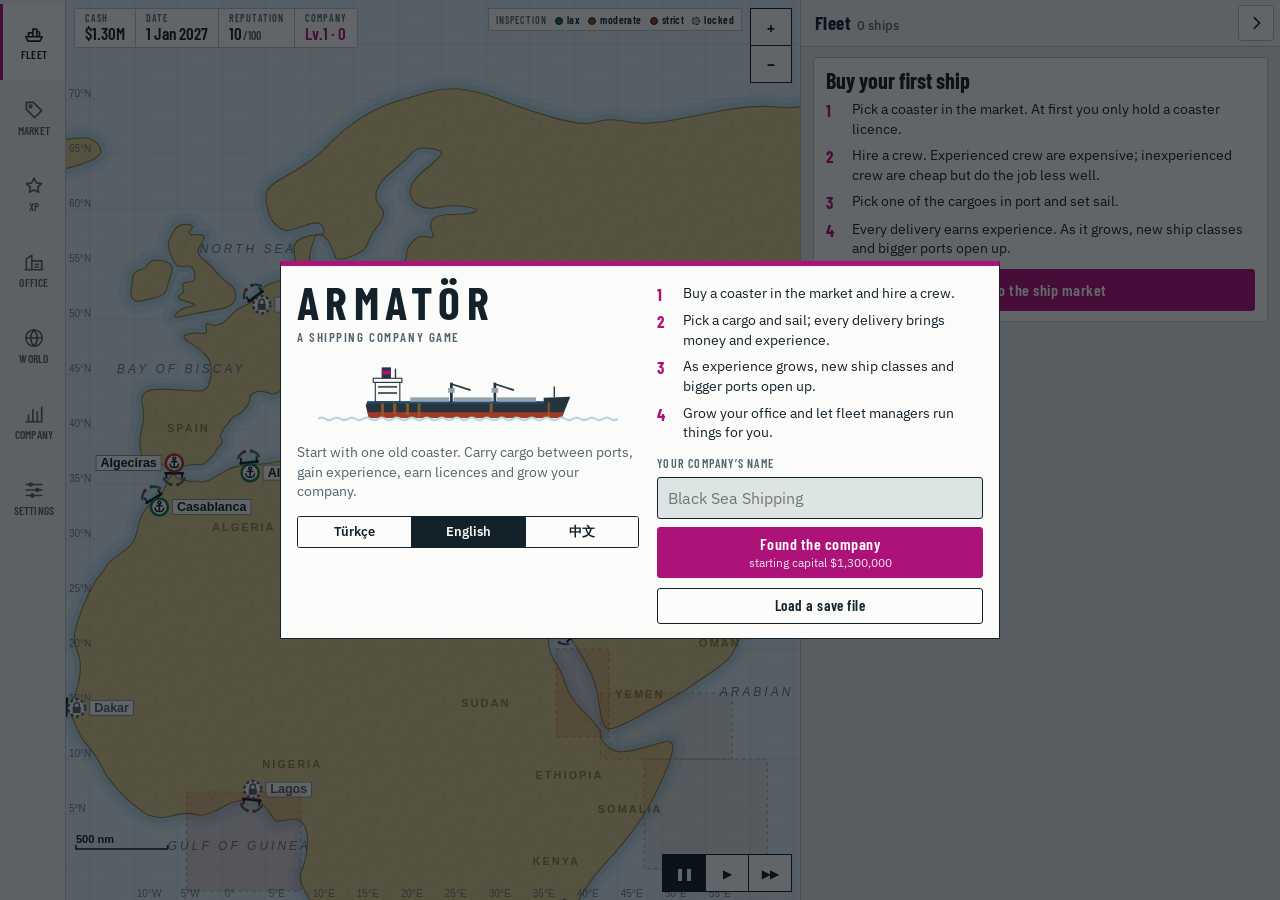
==== commit fb036f17: "Add files via upload" ====
--- a/index.html
+++ b/index.html
@@ -414,6 +414,7 @@
 .awi .awp{font-size:12px;font-weight:700;color:var(--ok);white-space:nowrap}
 .awd .awm{margin:8px 14px 4px;text-align:center;font-size:13px}.awd .opts{padding:8px 14px 14px}
 .trophies{grid-template-columns:repeat(auto-fill,minmax(150px,1fr))}.tro{border-color:#c9a227;background:rgba(201,162,39,.1);flex-direction:column;text-align:center;padding:10px 8px}.tro .tri{font-size:30px}
+.card.due{border-left:5px solid var(--warn)}
 
 </style>
 </head>
@@ -2291,7 +2292,7 @@
 function ceText(p){const l=ceLeft(p);if(l>900)return '';const d=Math.ceil(Math.abs(l));
  return l>0?`<span class="${l<=14?'wrn':''}">${L('sözleşme '+d+' gün','contract '+d+' '+pl(d,'day','days'),'合同剩'+d+'天')}</span>`:`<span class="neg">${L('sözleşme '+d+' gün geçti','contract '+d+' '+pl(d,'day','days')+' overdue','合同超期'+d+'天')}</span>`;}
 function crewBox(s){const due=dueCrew(s);if(!due.length)return '';const air=s.port&&crewAir(s.port),cost=air?due.reduce((a,r)=>a+travelCost(s.crew[r.k],s.port)*2,0):0;
- return `<div class="card lk"><h3 class="h">${L('Personel değişimi','Crew change','船员换班')}</h3><p class="note">${L(LJ(due.map(r=>r.n))+' için sözleşme doldu. Süresi geçtikçe moral ve sadakat düşer; 45 günü geçerse denizci ITF’ye şikâyet edip gemiyi limanda terk eder.','The contract is over for: '+LJ(due.map(r=>r.n.toLowerCase()))+'. The longer it runs over, the more morale and loyalty fall; after 45 days the seafarer complains to the ITF and walks off in port.',LJ(due.map(r=>r.n))+'合同已到期。超期越久，士气和忠诚度下降越多；超过45天船员会向国际运输工人联合会投诉并在港口离船。')}</p>
+ return `<div class="card due"><h3 class="h">${L('Personel değişimi','Crew change','船员换班')}</h3><p class="note">${L(LJ(due.map(r=>r.n))+' için sözleşme doldu. Süresi geçtikçe moral ve sadakat düşer; 45 günü geçerse denizci ITF’ye şikâyet edip gemiyi limanda terk eder.','The contract is over for: '+LJ(due.map(r=>r.n.toLowerCase()))+'. The longer it runs over, the more morale and loyalty fall; after 45 days the seafarer complains to the ITF and walks off in port.',LJ(due.map(r=>r.n))+'合同已到期。超期越久，士气和忠诚度下降越多；超过45天船员会向国际运输工人联合会投诉并在港口离船。')}</p>
  ${s.port?(air?`<div class="btns"><button type="button" class="btn sm pri" data-a="cchg" data-id="${s.id}">${L('Süresi dolanları değiştir','Relieve the crew due','为到期船员换班')}<small>${L('yol masrafı yaklaşık ','travel about ','差旅约')}${USD(cost)}</small></button><button type="button" class="btn sm" data-a="cext" data-id="${s.id}">${L('30 gün uzat','Extend 30 days','延长30天')}<small>${L('moral ve sadakat düşer','morale and loyalty drop','士气和忠诚度下降')}</small></button></div>`:`<p class="note wrn">${L('Bu limanda havalimanı bağlantısı yok ya da vize zor; değişim büyük bir limanda yapılır.','This port has no airport link or visas are hard to get; change crew at a bigger port.','该港口没有机场或签证困难；请在较大港口换班。')}</p>`):`<p class="note">${L('Değişim limanda yapılır.','Crew changes are made in port.','只能在港口换班。')}</p>`}</div>`;}
 function cadetCard(s){const C=s.cad||[];if(!S.cprog&&!C.length)return '';const inPort=!!s.port;
  return `<div class="card"><h3 class="h">${L('Kadetler','Cadets','实习生')} · ${C.length} / 2</h3>${C.map(c=>`<div class="crew"><div class="cr1"><b>${esc(c.name)}</b><span>${natN(c.nat)} · ${c.track==='deck'?L('güverte','deck','甲板'):L('makine','engine','轮机')}</span><span class="cm">${L('deniz stajı ','sea time ','海上实习')}${Math.floor(c.sd)} / 300 ${L('gün','days','天')}</span></div><div class="cr2"><span class="bar"><b style="width:${Math.min(100,c.sd/3)}%"></b></span><span class="num">${USD(CADW)}${PER_MO()}</span></div></div>`).join('')}
@@ -2635,7 +2636,7 @@
 function setLang(i){setLangIdx(i);try{localStorage.setItem('armator_lang',LANGS[LI]);}catch(e){}applyStatic();renderRot();if(ui.intro&&S)showIntro();R();}
 
 /* ---------- sürüm, tam ekran, kayıt yedeği ---------- */
-const VER='2.3',REL=!!document.querySelector('link[rel=manifest]');
+const VER='2.4',REL=!!document.querySelector('link[rel=manifest]');
 function fsOn(){return !!(document.fullscreenElement||document.webkitFullscreenElement);}
 function fsCan(){return !!(document.fullscreenEnabled||document.webkitFullscreenEnabled);}
 async function goLand(){if(!fsCan())return false;try{const el=document.documentElement;if(!fsOn())await (el.requestFullscreen?el.requestFullscreen({navigationUI:'hide'}):el.webkitRequestFullscreen());if(screen.orientation&&screen.orientation.lock)await screen.orientation.lock('landscape');return true;}catch(e){return false;}}
